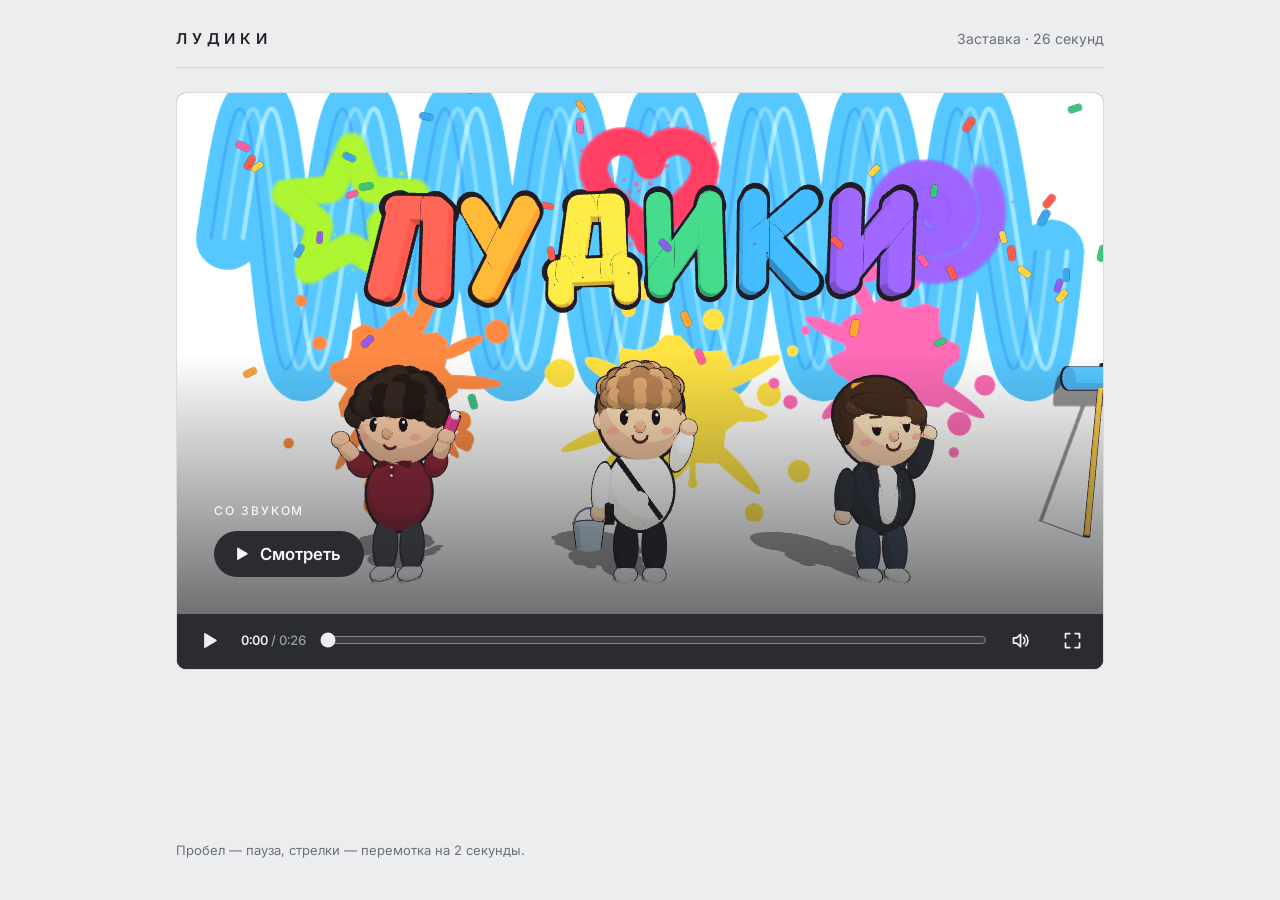
==== index.html @ fb8e396e "Добавить сайт ЛУДИКИ Co-Authored-By: Claude Sonnet 5.5 <noreply@anthropic.com> Claude-Session: https" ====
<!doctype html>
<html lang="ru">
<head>
<meta charset="utf-8">
<meta name="viewport" content="width=device-width,initial-scale=1,viewport-fit=cover">
<meta name="description" content="ЛУДИКИ — анимированная заставка со звуком, 26 секунд.">
<meta name="theme-color" content="#ECEDEF" media="(prefers-color-scheme: light)">
<meta name="theme-color" content="#151618" media="(prefers-color-scheme: dark)">
<meta property="og:title" content="ЛУДИКИ">
<meta property="og:description" content="Анимированная заставка со звуком, 26 секунд.">
<link rel="icon" href="data:image/svg+xml,%3Csvg xmlns='http://www.w3.org/2000/svg' viewBox='0 0 64 64'%3E%3Crect width='64' height='64' rx='14' fill='%232A2C30'/%3E%3Cpath d='M24 18v28l22-14z' fill='%23F6F6F7'/%3E%3C/svg%3E">
<title>ЛУДИКИ — заставка</title>
<link rel="preconnect" href="https://fonts.googleapis.com">
<link rel="preconnect" href="https://fonts.gstatic.com" crossorigin>
<link rel="stylesheet" href="https://fonts.googleapis.com/css2?family=Inter:wght@400;500;600&display=swap" media="print" onload="this.media='all'">
<noscript><link rel="stylesheet" href="https://fonts.googleapis.com/css2?family=Inter:wght@400;500;600&display=swap"></noscript>
<style>
html{color-scheme:light}
body{margin:0}
/* Minimal grey page: small wordmark, one 16:9 player, one line of footer */
:root{
  --bg:#ECEDEF; --surface:#F6F6F7; --fg:#1F2124; --muted:#6B6F76; --line:#D8DADE;
  --chrome:#2A2C30; --chrome-fg:#EDEEF0; --chrome-muted:#9A9EA6; --chrome-hover:#3A3D42;
  --btn:#2A2C30; --btn-fg:#F6F6F7; --scrim:rgba(24,25,28,.62); --stage-bg:#FFFFFF;
  --font:"Inter","Segoe UI",system-ui,-apple-system,"Helvetica Neue",Arial,sans-serif;
}
@media (prefers-color-scheme: dark){
  :root:not([data-theme="light"]){ --bg:#151618; --surface:#1D1E21; --fg:#E9EAEC; --muted:#8E929A; --line:#2B2D31; --chrome:#202225; --chrome-hover:#2E3034; --btn:#E9EAEC; --btn-fg:#1A1B1E; color-scheme:dark; }
}
:root[data-theme="dark"]{ --bg:#151618; --surface:#1D1E21; --fg:#E9EAEC; --muted:#8E929A; --line:#2B2D31; --chrome:#202225; --chrome-hover:#2E3034; --btn:#E9EAEC; --btn-fg:#1A1B1E; color-scheme:dark; }
*{box-sizing:border-box}
[hidden]{display:none!important}
body{background:var(--bg);color:var(--fg);font-family:var(--font);font-size:16px;line-height:1.5}
.page{max-width:960px;margin:0 auto;padding-left:max(16px,env(safe-area-inset-left,0px));padding-right:max(16px,env(safe-area-inset-right,0px));padding-block:28px 40px;display:flex;flex-direction:column;gap:24px;min-height:100vh}
.top{display:flex;align-items:baseline;justify-content:space-between;gap:8px 24px;flex-wrap:wrap;padding-bottom:16px;border-bottom:1px solid var(--line)}
.brand{margin:0;font-weight:600;font-size:15px;letter-spacing:.32em;text-transform:uppercase}
.sub{margin:0;font-size:14px;color:var(--muted)}
.player{border-radius:10px;overflow:hidden;background:var(--chrome);border:1px solid var(--line)}
.stage{position:relative;width:100%;max-width:100%;aspect-ratio:16/9;overflow:hidden;background:var(--stage-bg);container-type:inline-size;cursor:pointer;user-select:none;-webkit-user-select:none}
.stage canvas{position:absolute;inset:0;width:100%;height:100%;display:block}
.player:fullscreen{display:flex;flex-direction:column;justify-content:center;border-radius:0;border:0;background:#000}
.player:fullscreen .stage{width:min(100vw,calc((100vh - 60px) * 16 / 9));margin-inline:auto}
.poster{position:absolute;inset:0;display:flex;flex-direction:column;justify-content:flex-end;align-items:flex-start;gap:1.2cqw;padding:4cqw;background:linear-gradient(180deg,rgba(24,25,28,0) 50%,var(--scrim) 100%);color:#fff;cursor:default}
.poster p{margin:0}
.poster .ep{font-weight:500;letter-spacing:.16em;text-transform:uppercase;font-size:clamp(10px,1.3cqw,14px);opacity:.9}
.bigplay{display:inline-flex;align-items:center;gap:.6em;border:0;border-radius:999px;background:var(--btn);color:var(--btn-fg);font:600 clamp(14px,1.8cqw,19px)/1 var(--font);padding:.85em 1.4em .85em 1.1em;cursor:pointer}
.bigplay svg{width:1.05em;height:1.05em;fill:currentColor}
.bigplay:hover{opacity:.9}
.bigplay:focus-visible{outline:2px solid #fff;outline-offset:3px}
.fail{position:absolute;inset:0;display:grid;place-content:center;padding:24px;text-align:center;background:var(--chrome);color:var(--chrome-fg);font-weight:500}
.controls{display:flex;align-items:center;gap:10px 14px;padding:8px 12px 10px;color:var(--chrome-fg);background:var(--chrome)}
.ctl{flex:none;display:grid;place-items:center;width:38px;height:38px;border:0;border-radius:8px;background:transparent;color:var(--chrome-fg);cursor:pointer}
.ctl svg{width:21px;height:21px;fill:currentColor}
.ctl:hover{background:var(--chrome-hover)}
.ctl:focus-visible{outline:2px solid var(--chrome-fg);outline-offset:1px}
.time{flex:none;font-variant-numeric:tabular-nums;font-weight:500;font-size:13px;color:var(--chrome-muted);min-width:7.6ch}
.time b{color:var(--chrome-fg);font-weight:600}
.scrub{position:relative;flex:1;min-width:0;height:38px;display:flex;align-items:center}
.scrub input{width:100%;margin:0;accent-color:var(--chrome-fg);cursor:pointer}
.ticks{display:none}
.foot{margin:auto 0 0;font-size:13px;color:var(--muted)}
@media (hover:none){ .foot{display:none} }
@media (max-width:520px){ .controls{flex-wrap:wrap;padding:6px 8px 8px} .scrub{order:-1;flex-basis:100%} .time{margin-right:auto} .player{border-radius:8px} }
</style>
</head>
<body>


<div class="page">
  <header class="top">
    <h1 class="brand">Лудики</h1>
    <p class="sub">Заставка · 26 секунд</p>
  </header>

  <section class="player" id="player" aria-label="Заставка Лудики">
    <div class="stage" id="stage">
      <canvas id="scene" aria-label="Анимированная заставка ЛУДИКИ"></canvas>
      <div class="poster" id="poster">
        <p class="ep" id="posterEp">Со звуком</p>
        <button class="bigplay" id="start" type="button"><svg viewBox="0 0 24 24" aria-hidden="true"><path d="M7 4.5v15a1 1 0 0 0 1.5.86l12.4-7.5a1 1 0 0 0 0-1.72L8.5 3.64A1 1 0 0 0 7 4.5z"/></svg><span id="startLabel">Смотреть</span></button>
      </div>
    </div>
    <div class="controls">
      <button class="ctl" id="play" type="button" aria-label="Смотреть"><svg viewBox="0 0 24 24" aria-hidden="true"><path id="playIcon" d="M7 4.5v15a1 1 0 0 0 1.5.86l12.4-7.5a1 1 0 0 0 0-1.72L8.5 3.64A1 1 0 0 0 7 4.5z"/></svg></button>
      <div class="time" id="time"><b>0:00</b> / 0:26</div>
      <div class="scrub"><div class="ticks" id="ticks"></div><input id="scrub" type="range" min="0" max="260" step="1" value="0" aria-label="Перемотка"></div>
      <button class="ctl" id="sound" type="button" aria-label="Выключить звук" aria-pressed="false"><svg viewBox="0 0 24 24" aria-hidden="true"><path id="soundIcon" d="M4 9h3.5L12 5v14l-4.5-4H4zM15.5 8.5a5 5 0 0 1 0 7M18 6a8.5 8.5 0 0 1 0 12" style="fill:none;stroke:currentColor;stroke-width:2;stroke-linecap:round;stroke-linejoin:round"/></svg></button>
      <button class="ctl" id="fs" type="button" aria-label="Во весь экран"><svg viewBox="0 0 24 24" aria-hidden="true"><path d="M4 9V4h5M20 9V4h-5M4 15v5h5M20 15v5h-5" style="fill:none;stroke:currentColor;stroke-width:2;stroke-linecap:round;stroke-linejoin:round"/></svg></button>
    </div>
  </section>

  <p class="foot">Пробел — пауза, стрелки — перемотка на 2 секунды.</p>
</div>
<script>
window.__report=function(msg){ try{ var h=document.getElementById('stage')||document.body; if(h.querySelector('.fail[data-r]')) return; var d=document.createElement('div'); d.className='fail'; d.setAttribute('data-r','1'); d.textContent='Ошибка: '+msg; h.appendChild(d); }catch(e){} };
window.addEventListener('error',function(e){ window.__report((e.message||'неизвестная')+(e.lineno?' (строка '+e.lineno+')':'')); });
window.addEventListener('unhandledrejection',function(e){ window.__report(String(e.reason&&e.reason.message||e.reason)); });
</script>
<script>/* three.js r128 (MIT), встроен, чтобы не зависеть от CDN */
/**
 * @license
 * Copyright 2010-2021 Three.js Authors
 * SPDX-License-Identifier: MIT
 */
!function(t,e){"object"==typeof exports&&"undefined"!=typeof module?e(exports):"function"==typeof define&&define.amd?define(["exports"],e):e((t="undefined"!=typeof globalThis?globalThis:t||self).THREE={})}(this,(function(t){"use strict";const e="128",n=100,i=300,r=301,s=302,a=303,o=304,l=306,c=307,h=1e3,u=1001,d=1002,p=1003,m=1004,f=1005,g=1006,v=1007,y=1008,x=1009,_=1012,w=1014,b=1015,M=1016,S=1020,T=1022,E=1023,A=1026,L=1027,R=33776,C=33777,P=33778,D=33779,I=35840,N=35841,B=35842,z=35843,F=37492,O=37496,H=2300,G=2301,U=2302,k=2400,V=2401,W=2402,j=2500,q=2501,X=3e3,Y=3001,Z=3007,J=3002,Q=3004,K=3005,$=3006,tt=7680,et=35044,nt=35048,it="300 es";class rt{addEventListener(t,e){void 0===this._listeners&&(this._listeners={});const n=this._listeners;void 0===n[t]&&(n[t]=[]),-1===n[t].indexOf(e)&&n[t].push(e)}hasEventListener(t,e){if(void 0===this._listeners)return!1;const n=this._listeners;return void 0!==n[t]&&-1!==n[t].indexOf(e)}removeEventListener(t,e){if(void 0===this._listeners)return;const n=this._listeners[t];if(void 0!==n){const t=n.indexOf(e);-1!==t&&n.splice(t,1)}}dispatchEvent(t){if(void 0===this._listeners)return;const e=this._listeners[t.type];if(void 0!==e){t.target=this;const n=e.slice(0);for(let e=0,i=n.length;e<i;e++)n[e].call(this,t);t.target=null}}}const st=[];for(let t=0;t<256;t++)st[t]=(t<16?"0":"")+t.toString(16);let at=1234567;const ot=Math.PI/180,lt=180/Math.PI;function ct(){const t=4294967295*Math.random()|0,e=4294967295*Math.random()|0,n=4294967295*Math.random()|0,i=4294967295*Math.random()|0;return(st[255&t]+st[t>>8&255]+st[t>>16&255]+st[t>>24&255]+"-"+st[255&e]+st[e>>8&255]+"-"+st[e>>16&15|64]+st[e>>24&255]+"-"+st[63&n|128]+st[n>>8&255]+"-"+st[n>>16&255]+st[n>>24&255]+st[255&i]+st[i>>8&255]+st[i>>16&255]+st[i>>24&255]).toUpperCase()}function ht(t,e,n){return Math.max(e,Math.min(n,t))}function ut(t,e){return(t%e+e)%e}function dt(t,e,n){return(1-n)*t+n*e}function pt(t){return 0==(t&t-1)&&0!==t}function mt(t){return Math.pow(2,Math.ceil(Math.log(t)/Math.LN2))}function ft(t){return Math.pow(2,Math.floor(Math.log(t)/Math.LN2))}var gt=Object.freeze({__proto__:null,DEG2RAD:ot,RAD2DEG:lt,generateUUID:ct,clamp:ht,euclideanModulo:ut,mapLinear:function(t,e,n,i,r){return i+(t-e)*(r-i)/(n-e)},inverseLerp:function(t,e,n){return t!==e?(n-t)/(e-t):0},lerp:dt,damp:function(t,e,n,i){return dt(t,e,1-Math.exp(-n*i))},pingpong:function(t,e=1){return e-Math.abs(ut(t,2*e)-e)},smoothstep:function(t,e,n){return t<=e?0:t>=n?1:(t=(t-e)/(n-e))*t*(3-2*t)},smootherstep:function(t,e,n){return t<=e?0:t>=n?1:(t=(t-e)/(n-e))*t*t*(t*(6*t-15)+10)},randInt:function(t,e){return t+Math.floor(Math.random()*(e-t+1))},randFloat:function(t,e){return t+Math.random()*(e-t)},randFloatSpread:function(t){return t*(.5-Math.random())},seededRandom:function(t){return void 0!==t&&(at=t%2147483647),at=16807*at%2147483647,(at-1)/2147483646},degToRad:function(t){return t*ot},radToDeg:function(t){return t*lt},isPowerOfTwo:pt,ceilPowerOfTwo:mt,floorPowerOfTwo:ft,setQuaternionFromProperEuler:function(t,e,n,i,r){const s=Math.cos,a=Math.sin,o=s(n/2),l=a(n/2),c=s((e+i)/2),h=a((e+i)/2),u=s((e-i)/2),d=a((e-i)/2),p=s((i-e)/2),m=a((i-e)/2);switch(r){case"XYX":t.set(o*h,l*u,l*d,o*c);break;case"YZY":t.set(l*d,o*h,l*u,o*c);break;case"ZXZ":t.set(l*u,l*d,o*h,o*c);break;case"XZX":t.set(o*h,l*m,l*p,o*c);break;case"YXY":t.set(l*p,o*h,l*m,o*c);break;case"ZYZ":t.set(l*m,l*p,o*h,o*c);break;default:console.warn("THREE.MathUtils: .setQuaternionFromProperEuler() encountered an unknown order: "+r)}}});class vt{constructor(t=0,e=0){this.x=t,this.y=e}get width(){return this.x}set width(t){this.x=t}get height(){return this.y}set height(t){this.y=t}set(t,e){return this.x=t,this.y=e,this}setScalar(t){return this.x=t,this.y=t,this}setX(t){return this.x=t,this}setY(t){return this.y=t,this}setComponent(t,e){switch(t){case 0:this.x=e;break;case 1:this.y=e;break;default:throw new Error("index is out of range: "+t)}return this}getComponent(t){switch(t){case 0:return this.x;case 1:return this.y;default:throw new Error("index is out of range: "+t)}}clone(){return new this.constructor(this.x,this.y)}copy(t){return this.x=t.x,this.y=t.y,this}add(t,e){return void 0!==e?(console.warn("THREE.Vector2: .add() now only accepts one argument. Use .addVectors( a, b ) instead."),this.addVectors(t,e)):(this.x+=t.x,this.y+=t.y,this)}addScalar(t){return this.x+=t,this.y+=t,this}addVectors(t,e){return this.x=t.x+e.x,this.y=t.y+e.y,this}addScaledVector(t,e){return this.x+=t.x*e,this.y+=t.y*e,this}sub(t,e){return void 0!==e?(console.warn("THREE.Vector2: .sub() now only accepts one argument. Use .subVectors( a, b ) instead."),this.subVectors(t,e)):(this.x-=t.x,this.y-=t.y,this)}subScalar(t){return this.x-=t,this.y-=t,this}subVectors(t,e){return this.x=t.x-e.x,this.y=t.y-e.y,this}multiply(t){return this.x*=t.x,this.y*=t.y,this}multiplyScalar(t){return this.x*=t,this.y*=t,this}divide(t){return this.x/=t.x,this.y/=t.y,this}divideScalar(t){return this.multiplyScalar(1/t)}applyMatrix3(t){const e=this.x,n=this.y,i=t.elements;return this.x=i[0]*e+i[3]*n+i[6],this.y=i[1]*e+i[4]*n+i[7],this}min(t){return this.x=Math.min(this.x,t.x),this.y=Math.min(this.y,t.y),this}max(t){return this.x=Math.max(this.x,t.x),this.y=Math.max(this.y,t.y),this}clamp(t,e){return this.x=Math.max(t.x,Math.min(e.x,this.x)),this.y=Math.max(t.y,Math.min(e.y,this.y)),this}clampScalar(t,e){return this.x=Math.max(t,Math.min(e,this.x)),this.y=Math.max(t,Math.min(e,this.y)),this}clampLength(t,e){const n=this.length();return this.divideScalar(n||1).multiplyScalar(Math.max(t,Math.min(e,n)))}floor(){return this.x=Math.floor(this.x),this.y=Math.floor(this.y),this}ceil(){return this.x=Math.ceil(this.x),this.y=Math.ceil(this.y),this}round(){return this.x=Math.round(this.x),this.y=Math.round(this.y),this}roundToZero(){return this.x=this.x<0?Math.ceil(this.x):Math.floor(this.x),this.y=this.y<0?Math.ceil(this.y):Math.floor(this.y),this}negate(){return this.x=-this.x,this.y=-this.y,this}dot(t){return this.x*t.x+this.y*t.y}cross(t){return this.x*t.y-this.y*t.x}lengthSq(){return this.x*this.x+this.y*this.y}length(){return Math.sqrt(this.x*this.x+this.y*this.y)}manhattanLength(){return Math.abs(this.x)+Math.abs(this.y)}normalize(){return this.divideScalar(this.length()||1)}angle(){return Math.atan2(-this.y,-this.x)+Math.PI}distanceTo(t){return Math.sqrt(this.distanceToSquared(t))}distanceToSquared(t){const e=this.x-t.x,n=this.y-t.y;return e*e+n*n}manhattanDistanceTo(t){return Math.abs(this.x-t.x)+Math.abs(this.y-t.y)}setLength(t){return this.normalize().multiplyScalar(t)}lerp(t,e){return this.x+=(t.x-this.x)*e,this.y+=(t.y-this.y)*e,this}lerpVectors(t,e,n){return this.x=t.x+(e.x-t.x)*n,this.y=t.y+(e.y-t.y)*n,this}equals(t){return t.x===this.x&&t.y===this.y}fromArray(t,e=0){return this.x=t[e],this.y=t[e+1],this}toArray(t=[],e=0){return t[e]=this.x,t[e+1]=this.y,t}fromBufferAttribute(t,e,n){return void 0!==n&&console.warn("THREE.Vector2: offset has been removed from .fromBufferAttribute()."),this.x=t.getX(e),this.y=t.getY(e),this}rotateAround(t,e){const n=Math.cos(e),i=Math.sin(e),r=this.x-t.x,s=this.y-t.y;return this.x=r*n-s*i+t.x,this.y=r*i+s*n+t.y,this}random(){return this.x=Math.random(),this.y=Math.random(),this}}vt.prototype.isVector2=!0;class yt{constructor(){this.elements=[1,0,0,0,1,0,0,0,1],arguments.length>0&&console.error("THREE.Matrix3: the constructor no longer reads arguments. use .set() instead.")}set(t,e,n,i,r,s,a,o,l){const c=this.elements;return c[0]=t,c[1]=i,c[2]=a,c[3]=e,c[4]=r,c[5]=o,c[6]=n,c[7]=s,c[8]=l,this}identity(){return this.set(1,0,0,0,1,0,0,0,1),this}copy(t){const e=this.elements,n=t.elements;return e[0]=n[0],e[1]=n[1],e[2]=n[2],e[3]=n[3],e[4]=n[4],e[5]=n[5],e[6]=n[6],e[7]=n[7],e[8]=n[8],this}extractBasis(t,e,n){return t.setFromMatrix3Column(this,0),e.setFromMatrix3Column(this,1),n.setFromMatrix3Column(this,2),this}setFromMatrix4(t){const e=t.elements;return this.set(e[0],e[4],e[8],e[1],e[5],e[9],e[2],e[6],e[10]),this}multiply(t){return this.multiplyMatrices(this,t)}premultiply(t){return this.multiplyMatrices(t,this)}multiplyMatrices(t,e){const n=t.elements,i=e.elements,r=this.elements,s=n[0],a=n[3],o=n[6],l=n[1],c=n[4],h=n[7],u=n[2],d=n[5],p=n[8],m=i[0],f=i[3],g=i[6],v=i[1],y=i[4],x=i[7],_=i[2],w=i[5],b=i[8];return r[0]=s*m+a*v+o*_,r[3]=s*f+a*y+o*w,r[6]=s*g+a*x+o*b,r[1]=l*m+c*v+h*_,r[4]=l*f+c*y+h*w,r[7]=l*g+c*x+h*b,r[2]=u*m+d*v+p*_,r[5]=u*f+d*y+p*w,r[8]=u*g+d*x+p*b,this}multiplyScalar(t){const e=this.elements;return e[0]*=t,e[3]*=t,e[6]*=t,e[1]*=t,e[4]*=t,e[7]*=t,e[2]*=t,e[5]*=t,e[8]*=t,this}determinant(){const t=this.elements,e=t[0],n=t[1],i=t[2],r=t[3],s=t[4],a=t[5],o=t[6],l=t[7],c=t[8];return e*s*c-e*a*l-n*r*c+n*a*o+i*r*l-i*s*o}invert(){const t=this.elements,e=t[0],n=t[1],i=t[2],r=t[3],s=t[4],a=t[5],o=t[6],l=t[7],c=t[8],h=c*s-a*l,u=a*o-c*r,d=l*r-s*o,p=e*h+n*u+i*d;if(0===p)return this.set(0,0,0,0,0,0,0,0,0);const m=1/p;return t[0]=h*m,t[1]=(i*l-c*n)*m,t[2]=(a*n-i*s)*m,t[3]=u*m,t[4]=(c*e-i*o)*m,t[5]=(i*r-a*e)*m,t[6]=d*m,t[7]=(n*o-l*e)*m,t[8]=(s*e-n*r)*m,this}transpose(){let t;const e=this.elements;return t=e[1],e[1]=e[3],e[3]=t,t=e[2],e[2]=e[6],e[6]=t,t=e[5],e[5]=e[7],e[7]=t,this}getNormalMatrix(t){return this.setFromMatrix4(t).invert().transpose()}transposeIntoArray(t){const e=this.elements;return t[0]=e[0],t[1]=e[3],t[2]=e[6],t[3]=e[1],t[4]=e[4],t[5]=e[7],t[6]=e[2],t[7]=e[5],t[8]=e[8],this}setUvTransform(t,e,n,i,r,s,a){const o=Math.cos(r),l=Math.sin(r);return this.set(n*o,n*l,-n*(o*s+l*a)+s+t,-i*l,i*o,-i*(-l*s+o*a)+a+e,0,0,1),this}scale(t,e){const n=this.elements;return n[0]*=t,n[3]*=t,n[6]*=t,n[1]*=e,n[4]*=e,n[7]*=e,this}rotate(t){const e=Math.cos(t),n=Math.sin(t),i=this.elements,r=i[0],s=i[3],a=i[6],o=i[1],l=i[4],c=i[7];return i[0]=e*r+n*o,i[3]=e*s+n*l,i[6]=e*a+n*c,i[1]=-n*r+e*o,i[4]=-n*s+e*l,i[7]=-n*a+e*c,this}translate(t,e){const n=this.elements;return n[0]+=t*n[2],n[3]+=t*n[5],n[6]+=t*n[8],n[1]+=e*n[2],n[4]+=e*n[5],n[7]+=e*n[8],this}equals(t){const e=this.elements,n=t.elements;for(let t=0;t<9;t++)if(e[t]!==n[t])return!1;return!0}fromArray(t,e=0){for(let n=0;n<9;n++)this.elements[n]=t[n+e];return this}toArray(t=[],e=0){const n=this.elements;return t[e]=n[0],t[e+1]=n[1],t[e+2]=n[2],t[e+3]=n[3],t[e+4]=n[4],t[e+5]=n[5],t[e+6]=n[6],t[e+7]=n[7],t[e+8]=n[8],t}clone(){return(new this.constructor).fromArray(this.elements)}}let xt;yt.prototype.isMatrix3=!0;class _t{static getDataURL(t){if(/^data:/i.test(t.src))return t.src;if("undefined"==typeof HTMLCanvasElement)return t.src;let e;if(t instanceof HTMLCanvasElement)e=t;else{void 0===xt&&(xt=document.createElementNS("http://www.w3.org/1999/xhtml","canvas")),xt.width=t.width,xt.height=t.height;const n=xt.getContext("2d");t instanceof ImageData?n.putImageData(t,0,0):n.drawImage(t,0,0,t.width,t.height),e=xt}return e.width>2048||e.height>2048?(console.warn("THREE.ImageUtils.getDataURL: Image converted to jpg for performance reasons",t),e.toDataURL("image/jpeg",.6)):e.toDataURL("image/png")}}let wt=0;class bt extends rt{constructor(t=bt.DEFAULT_IMAGE,e=bt.DEFAULT_MAPPING,n=1001,i=1001,r=1006,s=1008,a=1023,o=1009,l=1,c=3e3){super(),Object.defineProperty(this,"id",{value:wt++}),this.uuid=ct(),this.name="",this.image=t,this.mipmaps=[],this.mapping=e,this.wrapS=n,this.wrapT=i,this.magFilter=r,this.minFilter=s,this.anisotropy=l,this.format=a,this.internalFormat=null,this.type=o,this.offset=new vt(0,0),this.repeat=new vt(1,1),this.center=new vt(0,0),this.rotation=0,this.matrixAutoUpdate=!0,this.matrix=new yt,this.generateMipmaps=!0,this.premultiplyAlpha=!1,this.flipY=!0,this.unpackAlignment=4,this.encoding=c,this.version=0,this.onUpdate=null}updateMatrix(){this.matrix.setUvTransform(this.offset.x,this.offset.y,this.repeat.x,this.repeat.y,this.rotation,this.center.x,this.center.y)}clone(){return(new this.constructor).copy(this)}copy(t){return this.name=t.name,this.image=t.image,this.mipmaps=t.mipmaps.slice(0),this.mapping=t.mapping,this.wrapS=t.wrapS,this.wrapT=t.wrapT,this.magFilter=t.magFilter,this.minFilter=t.minFilter,this.anisotropy=t.anisotropy,this.format=t.format,this.internalFormat=t.internalFormat,this.type=t.type,this.offset.copy(t.offset),this.repeat.copy(t.repeat),this.center.copy(t.center),this.rotation=t.rotation,this.matrixAutoUpdate=t.matrixAutoUpdate,this.matrix.copy(t.matrix),this.generateMipmaps=t.generateMipmaps,this.premultiplyAlpha=t.premultiplyAlpha,this.flipY=t.flipY,this.unpackAlignment=t.unpackAlignment,this.encoding=t.encoding,this}toJSON(t){const e=void 0===t||"string"==typeof t;if(!e&&void 0!==t.textures[this.uuid])return t.textures[this.uuid];const n={metadata:{version:4.5,type:"Texture",generator:"Texture.toJSON"},uuid:this.uuid,name:this.name,mapping:this.mapping,repeat:[this.repeat.x,this.repeat.y],offset:[this.offset.x,this.offset.y],center:[this.center.x,this.center.y],rotation:this.rotation,wrap:[this.wrapS,this.wrapT],format:this.format,type:this.type,encoding:this.encoding,minFilter:this.minFilter,magFilter:this.magFilter,anisotropy:this.anisotropy,flipY:this.flipY,premultiplyAlpha:this.premultiplyAlpha,unpackAlignment:this.unpackAlignment};if(void 0!==this.image){const i=this.image;if(void 0===i.uuid&&(i.uuid=ct()),!e&&void 0===t.images[i.uuid]){let e;if(Array.isArray(i)){e=[];for(let t=0,n=i.length;t<n;t++)i[t].isDataTexture?e.push(Mt(i[t].image)):e.push(Mt(i[t]))}else e=Mt(i);t.images[i.uuid]={uuid:i.uuid,url:e}}n.image=i.uuid}return e||(t.textures[this.uuid]=n),n}dispose(){this.dispatchEvent({type:"dispose"})}transformUv(t){if(this.mapping!==i)return t;if(t.applyMatrix3(this.matrix),t.x<0||t.x>1)switch(this.wrapS){case h:t.x=t.x-Math.floor(t.x);break;case u:t.x=t.x<0?0:1;break;case d:1===Math.abs(Math.floor(t.x)%2)?t.x=Math.ceil(t.x)-t.x:t.x=t.x-Math.floor(t.x)}if(t.y<0||t.y>1)switch(this.wrapT){case h:t.y=t.y-Math.floor(t.y);break;case u:t.y=t.y<0?0:1;break;case d:1===Math.abs(Math.floor(t.y)%2)?t.y=Math.ceil(t.y)-t.y:t.y=t.y-Math.floor(t.y)}return this.flipY&&(t.y=1-t.y),t}set needsUpdate(t){!0===t&&this.version++}}function Mt(t){return"undefined"!=typeof HTMLImageElement&&t instanceof HTMLImageElement||"undefined"!=typeof HTMLCanvasElement&&t instanceof HTMLCanvasElement||"undefined"!=typeof ImageBitmap&&t instanceof ImageBitmap?_t.getDataURL(t):t.data?{data:Array.prototype.slice.call(t.data),width:t.width,height:t.height,type:t.data.constructor.name}:(console.warn("THREE.Texture: Unable to serialize Texture."),{})}bt.DEFAULT_IMAGE=void 0,bt.DEFAULT_MAPPING=i,bt.prototype.isTexture=!0;class St{constructor(t=0,e=0,n=0,i=1){this.x=t,this.y=e,this.z=n,this.w=i}get width(){return this.z}set width(t){this.z=t}get height(){return this.w}set height(t){this.w=t}set(t,e,n,i){return this.x=t,this.y=e,this.z=n,this.w=i,this}setScalar(t){return this.x=t,this.y=t,this.z=t,this.w=t,this}setX(t){return this.x=t,this}setY(t){return this.y=t,this}setZ(t){return this.z=t,this}setW(t){return this.w=t,this}setComponent(t,e){switch(t){case 0:this.x=e;break;case 1:this.y=e;break;case 2:this.z=e;break;case 3:this.w=e;break;default:throw new Error("index is out of range: "+t)}return this}getComponent(t){switch(t){case 0:return this.x;case 1:return this.y;case 2:return this.z;case 3:return this.w;default:throw new Error("index is out of range: "+t)}}clone(){return new this.constructor(this.x,this.y,this.z,this.w)}copy(t){return this.x=t.x,this.y=t.y,this.z=t.z,this.w=void 0!==t.w?t.w:1,this}add(t,e){return void 0!==e?(console.warn("THREE.Vector4: .add() now only accepts one argument. Use .addVectors( a, b ) instead."),this.addVectors(t,e)):(this.x+=t.x,this.y+=t.y,this.z+=t.z,this.w+=t.w,this)}addScalar(t){return this.x+=t,this.y+=t,this.z+=t,this.w+=t,this}addVectors(t,e){return this.x=t.x+e.x,this.y=t.y+e.y,this.z=t.z+e.z,this.w=t.w+e.w,this}addScaledVector(t,e){return this.x+=t.x*e,this.y+=t.y*e,this.z+=t.z*e,this.w+=t.w*e,this}sub(t,e){return void 0!==e?(console.warn("THREE.Vector4: .sub() now only accepts one argument. Use .subVectors( a, b ) instead."),this.subVectors(t,e)):(this.x-=t.x,this.y-=t.y,this.z-=t.z,this.w-=t.w,this)}subScalar(t){return this.x-=t,this.y-=t,this.z-=t,this.w-=t,this}subVectors(t,e){return this.x=t.x-e.x,this.y=t.y-e.y,this.z=t.z-e.z,this.w=t.w-e.w,this}multiply(t){return this.x*=t.x,this.y*=t.y,this.z*=t.z,this.w*=t.w,this}multiplyScalar(t){return this.x*=t,this.y*=t,this.z*=t,this.w*=t,this}applyMatrix4(t){const e=this.x,n=this.y,i=this.z,r=this.w,s=t.elements;return this.x=s[0]*e+s[4]*n+s[8]*i+s[12]*r,this.y=s[1]*e+s[5]*n+s[9]*i+s[13]*r,this.z=s[2]*e+s[6]*n+s[10]*i+s[14]*r,this.w=s[3]*e+s[7]*n+s[11]*i+s[15]*r,this}divideScalar(t){return this.multiplyScalar(1/t)}setAxisAngleFromQuaternion(t){this.w=2*Math.acos(t.w);const e=Math.sqrt(1-t.w*t.w);return e<1e-4?(this.x=1,this.y=0,this.z=0):(this.x=t.x/e,this.y=t.y/e,this.z=t.z/e),this}setAxisAngleFromRotationMatrix(t){let e,n,i,r;const s=.01,a=.1,o=t.elements,l=o[0],c=o[4],h=o[8],u=o[1],d=o[5],p=o[9],m=o[2],f=o[6],g=o[10];if(Math.abs(c-u)<s&&Math.abs(h-m)<s&&Math.abs(p-f)<s){if(Math.abs(c+u)<a&&Math.abs(h+m)<a&&Math.abs(p+f)<a&&Math.abs(l+d+g-3)<a)return this.set(1,0,0,0),this;e=Math.PI;const t=(l+1)/2,o=(d+1)/2,v=(g+1)/2,y=(c+u)/4,x=(h+m)/4,_=(p+f)/4;return t>o&&t>v?t<s?(n=0,i=.707106781,r=.707106781):(n=Math.sqrt(t),i=y/n,r=x/n):o>v?o<s?(n=.707106781,i=0,r=.707106781):(i=Math.sqrt(o),n=y/i,r=_/i):v<s?(n=.707106781,i=.707106781,r=0):(r=Math.sqrt(v),n=x/r,i=_/r),this.set(n,i,r,e),this}let v=Math.sqrt((f-p)*(f-p)+(h-m)*(h-m)+(u-c)*(u-c));return Math.abs(v)<.001&&(v=1),this.x=(f-p)/v,this.y=(h-m)/v,this.z=(u-c)/v,this.w=Math.acos((l+d+g-1)/2),this}min(t){return this.x=Math.min(this.x,t.x),this.y=Math.min(this.y,t.y),this.z=Math.min(this.z,t.z),this.w=Math.min(this.w,t.w),this}max(t){return this.x=Math.max(this.x,t.x),this.y=Math.max(this.y,t.y),this.z=Math.max(this.z,t.z),this.w=Math.max(this.w,t.w),this}clamp(t,e){return this.x=Math.max(t.x,Math.min(e.x,this.x)),this.y=Math.max(t.y,Math.min(e.y,this.y)),this.z=Math.max(t.z,Math.min(e.z,this.z)),this.w=Math.max(t.w,Math.min(e.w,this.w)),this}clampScalar(t,e){return this.x=Math.max(t,Math.min(e,this.x)),this.y=Math.max(t,Math.min(e,this.y)),this.z=Math.max(t,Math.min(e,this.z)),this.w=Math.max(t,Math.min(e,this.w)),this}clampLength(t,e){const n=this.length();return this.divideScalar(n||1).multiplyScalar(Math.max(t,Math.min(e,n)))}floor(){return this.x=Math.floor(this.x),this.y=Math.floor(this.y),this.z=Math.floor(this.z),this.w=Math.floor(this.w),this}ceil(){return this.x=Math.ceil(this.x),this.y=Math.ceil(this.y),this.z=Math.ceil(this.z),this.w=Math.ceil(this.w),this}round(){return this.x=Math.round(this.x),this.y=Math.round(this.y),this.z=Math.round(this.z),this.w=Math.round(this.w),this}roundToZero(){return this.x=this.x<0?Math.ceil(this.x):Math.floor(this.x),this.y=this.y<0?Math.ceil(this.y):Math.floor(this.y),this.z=this.z<0?Math.ceil(this.z):Math.floor(this.z),this.w=this.w<0?Math.ceil(this.w):Math.floor(this.w),this}negate(){return this.x=-this.x,this.y=-this.y,this.z=-this.z,this.w=-this.w,this}dot(t){return this.x*t.x+this.y*t.y+this.z*t.z+this.w*t.w}lengthSq(){return this.x*this.x+this.y*this.y+this.z*this.z+this.w*this.w}length(){return Math.sqrt(this.x*this.x+this.y*this.y+this.z*this.z+this.w*this.w)}manhattanLength(){return Math.abs(this.x)+Math.abs(this.y)+Math.abs(this.z)+Math.abs(this.w)}normalize(){return this.divideScalar(this.length()||1)}setLength(t){return this.normalize().multiplyScalar(t)}lerp(t,e){return this.x+=(t.x-this.x)*e,this.y+=(t.y-this.y)*e,this.z+=(t.z-this.z)*e,this.w+=(t.w-this.w)*e,this}lerpVectors(t,e,n){return this.x=t.x+(e.x-t.x)*n,this.y=t.y+(e.y-t.y)*n,this.z=t.z+(e.z-t.z)*n,this.w=t.w+(e.w-t.w)*n,this}equals(t){return t.x===this.x&&t.y===this.y&&t.z===this.z&&t.w===this.w}fromArray(t,e=0){return this.x=t[e],this.y=t[e+1],this.z=t[e+2],this.w=t[e+3],this}toArray(t=[],e=0){return t[e]=this.x,t[e+1]=this.y,t[e+2]=this.z,t[e+3]=this.w,t}fromBufferAttribute(t,e,n){return void 0!==n&&console.warn("THREE.Vector4: offset has been removed from .fromBufferAttribute()."),this.x=t.getX(e),this.y=t.getY(e),this.z=t.getZ(e),this.w=t.getW(e),this}random(){return this.x=Math.random(),this.y=Math.random(),this.z=Math.random(),this.w=Math.random(),this}}St.prototype.isVector4=!0;class Tt extends rt{constructor(t,e,n){super(),this.width=t,this.height=e,this.depth=1,this.scissor=new St(0,0,t,e),this.scissorTest=!1,this.viewport=new St(0,0,t,e),n=n||{},this.texture=new bt(void 0,n.mapping,n.wrapS,n.wrapT,n.magFilter,n.minFilter,n.format,n.type,n.anisotropy,n.encoding),this.texture.image={},this.texture.image.width=t,this.texture.image.height=e,this.texture.image.depth=1,this.texture.generateMipmaps=void 0!==n.generateMipmaps&&n.generateMipmaps,this.texture.minFilter=void 0!==n.minFilter?n.minFilter:g,this.depthBuffer=void 0===n.depthBuffer||n.depthBuffer,this.stencilBuffer=void 0!==n.stencilBuffer&&n.stencilBuffer,this.depthTexture=void 0!==n.depthTexture?n.depthTexture:null}setTexture(t){t.image={width:this.width,height:this.height,depth:this.depth},this.texture=t}setSize(t,e,n=1){this.width===t&&this.height===e&&this.depth===n||(this.width=t,this.height=e,this.depth=n,this.texture.image.width=t,this.texture.image.height=e,this.texture.image.depth=n,this.dispose()),this.viewport.set(0,0,t,e),this.scissor.set(0,0,t,e)}clone(){return(new this.constructor).copy(this)}copy(t){return this.width=t.width,this.height=t.height,this.depth=t.depth,this.viewport.copy(t.viewport),this.texture=t.texture.clone(),this.depthBuffer=t.depthBuffer,this.stencilBuffer=t.stencilBuffer,this.depthTexture=t.depthTexture,this}dispose(){this.dispatchEvent({type:"dispose"})}}Tt.prototype.isWebGLRenderTarget=!0;class Et extends Tt{constructor(t,e,n){super(t,e,n),this.samples=4}copy(t){return super.copy.call(this,t),this.samples=t.samples,this}}Et.prototype.isWebGLMultisampleRenderTarget=!0;class At{constructor(t=0,e=0,n=0,i=1){this._x=t,this._y=e,this._z=n,this._w=i}static slerp(t,e,n,i){return console.warn("THREE.Quaternion: Static .slerp() has been deprecated. Use qm.slerpQuaternions( qa, qb, t ) instead."),n.slerpQuaternions(t,e,i)}static slerpFlat(t,e,n,i,r,s,a){let o=n[i+0],l=n[i+1],c=n[i+2],h=n[i+3];const u=r[s+0],d=r[s+1],p=r[s+2],m=r[s+3];if(0===a)return t[e+0]=o,t[e+1]=l,t[e+2]=c,void(t[e+3]=h);if(1===a)return t[e+0]=u,t[e+1]=d,t[e+2]=p,void(t[e+3]=m);if(h!==m||o!==u||l!==d||c!==p){let t=1-a;const e=o*u+l*d+c*p+h*m,n=e>=0?1:-1,i=1-e*e;if(i>Number.EPSILON){const r=Math.sqrt(i),s=Math.atan2(r,e*n);t=Math.sin(t*s)/r,a=Math.sin(a*s)/r}const r=a*n;if(o=o*t+u*r,l=l*t+d*r,c=c*t+p*r,h=h*t+m*r,t===1-a){const t=1/Math.sqrt(o*o+l*l+c*c+h*h);o*=t,l*=t,c*=t,h*=t}}t[e]=o,t[e+1]=l,t[e+2]=c,t[e+3]=h}static multiplyQuaternionsFlat(t,e,n,i,r,s){const a=n[i],o=n[i+1],l=n[i+2],c=n[i+3],h=r[s],u=r[s+1],d=r[s+2],p=r[s+3];return t[e]=a*p+c*h+o*d-l*u,t[e+1]=o*p+c*u+l*h-a*d,t[e+2]=l*p+c*d+a*u-o*h,t[e+3]=c*p-a*h-o*u-l*d,t}get x(){return this._x}set x(t){this._x=t,this._onChangeCallback()}get y(){return this._y}set y(t){this._y=t,this._onChangeCallback()}get z(){return this._z}set z(t){this._z=t,this._onChangeCallback()}get w(){return this._w}set w(t){this._w=t,this._onChangeCallback()}set(t,e,n,i){return this._x=t,this._y=e,this._z=n,this._w=i,this._onChangeCallback(),this}clone(){return new this.constructor(this._x,this._y,this._z,this._w)}copy(t){return this._x=t.x,this._y=t.y,this._z=t.z,this._w=t.w,this._onChangeCallback(),this}setFromEuler(t,e){if(!t||!t.isEuler)throw new Error("THREE.Quaternion: .setFromEuler() now expects an Euler rotation rather than a Vector3 and order.");const n=t._x,i=t._y,r=t._z,s=t._order,a=Math.cos,o=Math.sin,l=a(n/2),c=a(i/2),h=a(r/2),u=o(n/2),d=o(i/2),p=o(r/2);switch(s){case"XYZ":this._x=u*c*h+l*d*p,this._y=l*d*h-u*c*p,this._z=l*c*p+u*d*h,this._w=l*c*h-u*d*p;break;case"YXZ":this._x=u*c*h+l*d*p,this._y=l*d*h-u*c*p,this._z=l*c*p-u*d*h,this._w=l*c*h+u*d*p;break;case"ZXY":this._x=u*c*h-l*d*p,this._y=l*d*h+u*c*p,this._z=l*c*p+u*d*h,this._w=l*c*h-u*d*p;break;case"ZYX":this._x=u*c*h-l*d*p,this._y=l*d*h+u*c*p,this._z=l*c*p-u*d*h,this._w=l*c*h+u*d*p;break;case"YZX":this._x=u*c*h+l*d*p,this._y=l*d*h+u*c*p,this._z=l*c*p-u*d*h,this._w=l*c*h-u*d*p;break;case"XZY":this._x=u*c*h-l*d*p,this._y=l*d*h-u*c*p,this._z=l*c*p+u*d*h,this._w=l*c*h+u*d*p;break;default:console.warn("THREE.Quaternion: .setFromEuler() encountered an unknown order: "+s)}return!1!==e&&this._onChangeCallback(),this}setFromAxisAngle(t,e){const n=e/2,i=Math.sin(n);return this._x=t.x*i,this._y=t.y*i,this._z=t.z*i,this._w=Math.cos(n),this._onChangeCallback(),this}setFromRotationMatrix(t){const e=t.elements,n=e[0],i=e[4],r=e[8],s=e[1],a=e[5],o=e[9],l=e[2],c=e[6],h=e[10],u=n+a+h;if(u>0){const t=.5/Math.sqrt(u+1);this._w=.25/t,this._x=(c-o)*t,this._y=(r-l)*t,this._z=(s-i)*t}else if(n>a&&n>h){const t=2*Math.sqrt(1+n-a-h);this._w=(c-o)/t,this._x=.25*t,this._y=(i+s)/t,this._z=(r+l)/t}else if(a>h){const t=2*Math.sqrt(1+a-n-h);this._w=(r-l)/t,this._x=(i+s)/t,this._y=.25*t,this._z=(o+c)/t}else{const t=2*Math.sqrt(1+h-n-a);this._w=(s-i)/t,this._x=(r+l)/t,this._y=(o+c)/t,this._z=.25*t}return this._onChangeCallback(),this}setFromUnitVectors(t,e){let n=t.dot(e)+1;return n<Number.EPSILON?(n=0,Math.abs(t.x)>Math.abs(t.z)?(this._x=-t.y,this._y=t.x,this._z=0,this._w=n):(this._x=0,this._y=-t.z,this._z=t.y,this._w=n)):(this._x=t.y*e.z-t.z*e.y,this._y=t.z*e.x-t.x*e.z,this._z=t.x*e.y-t.y*e.x,this._w=n),this.normalize()}angleTo(t){return 2*Math.acos(Math.abs(ht(this.dot(t),-1,1)))}rotateTowards(t,e){const n=this.angleTo(t);if(0===n)return this;const i=Math.min(1,e/n);return this.slerp(t,i),this}identity(){return this.set(0,0,0,1)}invert(){return this.conjugate()}conjugate(){return this._x*=-1,this._y*=-1,this._z*=-1,this._onChangeCallback(),this}dot(t){return this._x*t._x+this._y*t._y+this._z*t._z+this._w*t._w}lengthSq(){return this._x*this._x+this._y*this._y+this._z*this._z+this._w*this._w}length(){return Math.sqrt(this._x*this._x+this._y*this._y+this._z*this._z+this._w*this._w)}normalize(){let t=this.length();return 0===t?(this._x=0,this._y=0,this._z=0,this._w=1):(t=1/t,this._x=this._x*t,this._y=this._y*t,this._z=this._z*t,this._w=this._w*t),this._onChangeCallback(),this}multiply(t,e){return void 0!==e?(console.warn("THREE.Quaternion: .multiply() now only accepts one argument. Use .multiplyQuaternions( a, b ) instead."),this.multiplyQuaternions(t,e)):this.multiplyQuaternions(this,t)}premultiply(t){return this.multiplyQuaternions(t,this)}multiplyQuaternions(t,e){const n=t._x,i=t._y,r=t._z,s=t._w,a=e._x,o=e._y,l=e._z,c=e._w;return this._x=n*c+s*a+i*l-r*o,this._y=i*c+s*o+r*a-n*l,this._z=r*c+s*l+n*o-i*a,this._w=s*c-n*a-i*o-r*l,this._onChangeCallback(),this}slerp(t,e){if(0===e)return this;if(1===e)return this.copy(t);const n=this._x,i=this._y,r=this._z,s=this._w;let a=s*t._w+n*t._x+i*t._y+r*t._z;if(a<0?(this._w=-t._w,this._x=-t._x,this._y=-t._y,this._z=-t._z,a=-a):this.copy(t),a>=1)return this._w=s,this._x=n,this._y=i,this._z=r,this;const o=1-a*a;if(o<=Number.EPSILON){const t=1-e;return this._w=t*s+e*this._w,this._x=t*n+e*this._x,this._y=t*i+e*this._y,this._z=t*r+e*this._z,this.normalize(),this._onChangeCallback(),this}const l=Math.sqrt(o),c=Math.atan2(l,a),h=Math.sin((1-e)*c)/l,u=Math.sin(e*c)/l;return this._w=s*h+this._w*u,this._x=n*h+this._x*u,this._y=i*h+this._y*u,this._z=r*h+this._z*u,this._onChangeCallback(),this}slerpQuaternions(t,e,n){this.copy(t).slerp(e,n)}equals(t){return t._x===this._x&&t._y===this._y&&t._z===this._z&&t._w===this._w}fromArray(t,e=0){return this._x=t[e],this._y=t[e+1],this._z=t[e+2],this._w=t[e+3],this._onChangeCallback(),this}toArray(t=[],e=0){return t[e]=this._x,t[e+1]=this._y,t[e+2]=this._z,t[e+3]=this._w,t}fromBufferAttribute(t,e){return this._x=t.getX(e),this._y=t.getY(e),this._z=t.getZ(e),this._w=t.getW(e),this}_onChange(t){return this._onChangeCallback=t,this}_onChangeCallback(){}}At.prototype.isQuaternion=!0;class Lt{constructor(t=0,e=0,n=0){this.x=t,this.y=e,this.z=n}set(t,e,n){return void 0===n&&(n=this.z),this.x=t,this.y=e,this.z=n,this}setScalar(t){return this.x=t,this.y=t,this.z=t,this}setX(t){return this.x=t,this}setY(t){return this.y=t,this}setZ(t){return this.z=t,this}setComponent(t,e){switch(t){case 0:this.x=e;break;case 1:this.y=e;break;case 2:this.z=e;break;default:throw new Error("index is out of range: "+t)}return this}getComponent(t){switch(t){case 0:return this.x;case 1:return this.y;case 2:return this.z;default:throw new Error("index is out of range: "+t)}}clone(){return new this.constructor(this.x,this.y,this.z)}copy(t){return this.x=t.x,this.y=t.y,this.z=t.z,this}add(t,e){return void 0!==e?(console.warn("THREE.Vector3: .add() now only accepts one argument. Use .addVectors( a, b ) instead."),this.addVectors(t,e)):(this.x+=t.x,this.y+=t.y,this.z+=t.z,this)}addScalar(t){return this.x+=t,this.y+=t,this.z+=t,this}addVectors(t,e){return this.x=t.x+e.x,this.y=t.y+e.y,this.z=t.z+e.z,this}addScaledVector(t,e){return this.x+=t.x*e,this.y+=t.y*e,this.z+=t.z*e,this}sub(t,e){return void 0!==e?(console.warn("THREE.Vector3: .sub() now only accepts one argument. Use .subVectors( a, b ) instead."),this.subVectors(t,e)):(this.x-=t.x,this.y-=t.y,this.z-=t.z,this)}subScalar(t){return this.x-=t,this.y-=t,this.z-=t,this}subVectors(t,e){return this.x=t.x-e.x,this.y=t.y-e.y,this.z=t.z-e.z,this}multiply(t,e){return void 0!==e?(console.warn("THREE.Vector3: .multiply() now only accepts one argument. Use .multiplyVectors( a, b ) instead."),this.multiplyVectors(t,e)):(this.x*=t.x,this.y*=t.y,this.z*=t.z,this)}multiplyScalar(t){return this.x*=t,this.y*=t,this.z*=t,this}multiplyVectors(t,e){return this.x=t.x*e.x,this.y=t.y*e.y,this.z=t.z*e.z,this}applyEuler(t){return t&&t.isEuler||console.error("THREE.Vector3: .applyEuler() now expects an Euler rotation rather than a Vector3 and order."),this.applyQuaternion(Ct.setFromEuler(t))}applyAxisAngle(t,e){return this.applyQuaternion(Ct.setFromAxisAngle(t,e))}applyMatrix3(t){const e=this.x,n=this.y,i=this.z,r=t.elements;return this.x=r[0]*e+r[3]*n+r[6]*i,this.y=r[1]*e+r[4]*n+r[7]*i,this.z=r[2]*e+r[5]*n+r[8]*i,this}applyNormalMatrix(t){return this.applyMatrix3(t).normalize()}applyMatrix4(t){const e=this.x,n=this.y,i=this.z,r=t.elements,s=1/(r[3]*e+r[7]*n+r[11]*i+r[15]);return this.x=(r[0]*e+r[4]*n+r[8]*i+r[12])*s,this.y=(r[1]*e+r[5]*n+r[9]*i+r[13])*s,this.z=(r[2]*e+r[6]*n+r[10]*i+r[14])*s,this}applyQuaternion(t){const e=this.x,n=this.y,i=this.z,r=t.x,s=t.y,a=t.z,o=t.w,l=o*e+s*i-a*n,c=o*n+a*e-r*i,h=o*i+r*n-s*e,u=-r*e-s*n-a*i;return this.x=l*o+u*-r+c*-a-h*-s,this.y=c*o+u*-s+h*-r-l*-a,this.z=h*o+u*-a+l*-s-c*-r,this}project(t){return this.applyMatrix4(t.matrixWorldInverse).applyMatrix4(t.projectionMatrix)}unproject(t){return this.applyMatrix4(t.projectionMatrixInverse).applyMatrix4(t.matrixWorld)}transformDirection(t){const e=this.x,n=this.y,i=this.z,r=t.elements;return this.x=r[0]*e+r[4]*n+r[8]*i,this.y=r[1]*e+r[5]*n+r[9]*i,this.z=r[2]*e+r[6]*n+r[10]*i,this.normalize()}divide(t){return this.x/=t.x,this.y/=t.y,this.z/=t.z,this}divideScalar(t){return this.multiplyScalar(1/t)}min(t){return this.x=Math.min(this.x,t.x),this.y=Math.min(this.y,t.y),this.z=Math.min(this.z,t.z),this}max(t){return this.x=Math.max(this.x,t.x),this.y=Math.max(this.y,t.y),this.z=Math.max(this.z,t.z),this}clamp(t,e){return this.x=Math.max(t.x,Math.min(e.x,this.x)),this.y=Math.max(t.y,Math.min(e.y,this.y)),this.z=Math.max(t.z,Math.min(e.z,this.z)),this}clampScalar(t,e){return this.x=Math.max(t,Math.min(e,this.x)),this.y=Math.max(t,Math.min(e,this.y)),this.z=Math.max(t,Math.min(e,this.z)),this}clampLength(t,e){const n=this.length();return this.divideScalar(n||1).multiplyScalar(Math.max(t,Math.min(e,n)))}floor(){return this.x=Math.floor(this.x),this.y=Math.floor(this.y),this.z=Math.floor(this.z),this}ceil(){return this.x=Math.ceil(this.x),this.y=Math.ceil(this.y),this.z=Math.ceil(this.z),this}round(){return this.x=Math.round(this.x),this.y=Math.round(this.y),this.z=Math.round(this.z),this}roundToZero(){return this.x=this.x<0?Math.ceil(this.x):Math.floor(this.x),this.y=this.y<0?Math.ceil(this.y):Math.floor(this.y),this.z=this.z<0?Math.ceil(this.z):Math.floor(this.z),this}negate(){return this.x=-this.x,this.y=-this.y,this.z=-this.z,this}dot(t){return this.x*t.x+this.y*t.y+this.z*t.z}lengthSq(){return this.x*this.x+this.y*this.y+this.z*this.z}length(){return Math.sqrt(this.x*this.x+this.y*this.y+this.z*this.z)}manhattanLength(){return Math.abs(this.x)+Math.abs(this.y)+Math.abs(this.z)}normalize(){return this.divideScalar(this.length()||1)}setLength(t){return this.normalize().multiplyScalar(t)}lerp(t,e){return this.x+=(t.x-this.x)*e,this.y+=(t.y-this.y)*e,this.z+=(t.z-this.z)*e,this}lerpVectors(t,e,n){return this.x=t.x+(e.x-t.x)*n,this.y=t.y+(e.y-t.y)*n,this.z=t.z+(e.z-t.z)*n,this}cross(t,e){return void 0!==e?(console.warn("THREE.Vector3: .cross() now only accepts one argument. Use .crossVectors( a, b ) instead."),this.crossVectors(t,e)):this.crossVectors(this,t)}crossVectors(t,e){const n=t.x,i=t.y,r=t.z,s=e.x,a=e.y,o=e.z;return this.x=i*o-r*a,this.y=r*s-n*o,this.z=n*a-i*s,this}projectOnVector(t){const e=t.lengthSq();if(0===e)return this.set(0,0,0);const n=t.dot(this)/e;return this.copy(t).multiplyScalar(n)}projectOnPlane(t){return Rt.copy(this).projectOnVector(t),this.sub(Rt)}reflect(t){return this.sub(Rt.copy(t).multiplyScalar(2*this.dot(t)))}angleTo(t){const e=Math.sqrt(this.lengthSq()*t.lengthSq());if(0===e)return Math.PI/2;const n=this.dot(t)/e;return Math.acos(ht(n,-1,1))}distanceTo(t){return Math.sqrt(this.distanceToSquared(t))}distanceToSquared(t){const e=this.x-t.x,n=this.y-t.y,i=this.z-t.z;return e*e+n*n+i*i}manhattanDistanceTo(t){return Math.abs(this.x-t.x)+Math.abs(this.y-t.y)+Math.abs(this.z-t.z)}setFromSpherical(t){return this.setFromSphericalCoords(t.radius,t.phi,t.theta)}setFromSphericalCoords(t,e,n){const i=Math.sin(e)*t;return this.x=i*Math.sin(n),this.y=Math.cos(e)*t,this.z=i*Math.cos(n),this}setFromCylindrical(t){return this.setFromCylindricalCoords(t.radius,t.theta,t.y)}setFromCylindricalCoords(t,e,n){return this.x=t*Math.sin(e),this.y=n,this.z=t*Math.cos(e),this}setFromMatrixPosition(t){const e=t.elements;return this.x=e[12],this.y=e[13],this.z=e[14],this}setFromMatrixScale(t){const e=this.setFromMatrixColumn(t,0).length(),n=this.setFromMatrixColumn(t,1).length(),i=this.setFromMatrixColumn(t,2).length();return this.x=e,this.y=n,this.z=i,this}setFromMatrixColumn(t,e){return this.fromArray(t.elements,4*e)}setFromMatrix3Column(t,e){return this.fromArray(t.elements,3*e)}equals(t){return t.x===this.x&&t.y===this.y&&t.z===this.z}fromArray(t,e=0){return this.x=t[e],this.y=t[e+1],this.z=t[e+2],this}toArray(t=[],e=0){return t[e]=this.x,t[e+1]=this.y,t[e+2]=this.z,t}fromBufferAttribute(t,e,n){return void 0!==n&&console.warn("THREE.Vector3: offset has been removed from .fromBufferAttribute()."),this.x=t.getX(e),this.y=t.getY(e),this.z=t.getZ(e),this}random(){return this.x=Math.random(),this.y=Math.random(),this.z=Math.random(),this}}Lt.prototype.isVector3=!0;const Rt=new Lt,Ct=new At;class Pt{constructor(t=new Lt(1/0,1/0,1/0),e=new Lt(-1/0,-1/0,-1/0)){this.min=t,this.max=e}set(t,e){return this.min.copy(t),this.max.copy(e),this}setFromArray(t){let e=1/0,n=1/0,i=1/0,r=-1/0,s=-1/0,a=-1/0;for(let o=0,l=t.length;o<l;o+=3){const l=t[o],c=t[o+1],h=t[o+2];l<e&&(e=l),c<n&&(n=c),h<i&&(i=h),l>r&&(r=l),c>s&&(s=c),h>a&&(a=h)}return this.min.set(e,n,i),this.max.set(r,s,a),this}setFromBufferAttribute(t){let e=1/0,n=1/0,i=1/0,r=-1/0,s=-1/0,a=-1/0;for(let o=0,l=t.count;o<l;o++){const l=t.getX(o),c=t.getY(o),h=t.getZ(o);l<e&&(e=l),c<n&&(n=c),h<i&&(i=h),l>r&&(r=l),c>s&&(s=c),h>a&&(a=h)}return this.min.set(e,n,i),this.max.set(r,s,a),this}setFromPoints(t){this.makeEmpty();for(let e=0,n=t.length;e<n;e++)this.expandByPoint(t[e]);return this}setFromCenterAndSize(t,e){const n=It.copy(e).multiplyScalar(.5);return this.min.copy(t).sub(n),this.max.copy(t).add(n),this}setFromObject(t){return this.makeEmpty(),this.expandByObject(t)}clone(){return(new this.constructor).copy(this)}copy(t){return this.min.copy(t.min),this.max.copy(t.max),this}makeEmpty(){return this.min.x=this.min.y=this.min.z=1/0,this.max.x=this.max.y=this.max.z=-1/0,this}isEmpty(){return this.max.x<this.min.x||this.max.y<this.min.y||this.max.z<this.min.z}getCenter(t){return void 0===t&&(console.warn("THREE.Box3: .getCenter() target is now required"),t=new Lt),this.isEmpty()?t.set(0,0,0):t.addVectors(this.min,this.max).multiplyScalar(.5)}getSize(t){return void 0===t&&(console.warn("THREE.Box3: .getSize() target is now required"),t=new Lt),this.isEmpty()?t.set(0,0,0):t.subVectors(this.max,this.min)}expandByPoint(t){return this.min.min(t),this.max.max(t),this}expandByVector(t){return this.min.sub(t),this.max.add(t),this}expandByScalar(t){return this.min.addScalar(-t),this.max.addScalar(t),this}expandByObject(t){t.updateWorldMatrix(!1,!1);const e=t.geometry;void 0!==e&&(null===e.boundingBox&&e.computeBoundingBox(),Nt.copy(e.boundingBox),Nt.applyMatrix4(t.matrixWorld),this.union(Nt));const n=t.children;for(let t=0,e=n.length;t<e;t++)this.expandByObject(n[t]);return this}containsPoint(t){return!(t.x<this.min.x||t.x>this.max.x||t.y<this.min.y||t.y>this.max.y||t.z<this.min.z||t.z>this.max.z)}containsBox(t){return this.min.x<=t.min.x&&t.max.x<=this.max.x&&this.min.y<=t.min.y&&t.max.y<=this.max.y&&this.min.z<=t.min.z&&t.max.z<=this.max.z}getParameter(t,e){return void 0===e&&(console.warn("THREE.Box3: .getParameter() target is now required"),e=new Lt),e.set((t.x-this.min.x)/(this.max.x-this.min.x),(t.y-this.min.y)/(this.max.y-this.min.y),(t.z-this.min.z)/(this.max.z-this.min.z))}intersectsBox(t){return!(t.max.x<this.min.x||t.min.x>this.max.x||t.max.y<this.min.y||t.min.y>this.max.y||t.max.z<this.min.z||t.min.z>this.max.z)}intersectsSphere(t){return this.clampPoint(t.center,It),It.distanceToSquared(t.center)<=t.radius*t.radius}intersectsPlane(t){let e,n;return t.normal.x>0?(e=t.normal.x*this.min.x,n=t.normal.x*this.max.x):(e=t.normal.x*this.max.x,n=t.normal.x*this.min.x),t.normal.y>0?(e+=t.normal.y*this.min.y,n+=t.normal.y*this.max.y):(e+=t.normal.y*this.max.y,n+=t.normal.y*this.min.y),t.normal.z>0?(e+=t.normal.z*this.min.z,n+=t.normal.z*this.max.z):(e+=t.normal.z*this.max.z,n+=t.normal.z*this.min.z),e<=-t.constant&&n>=-t.constant}intersectsTriangle(t){if(this.isEmpty())return!1;this.getCenter(Ut),kt.subVectors(this.max,Ut),Bt.subVectors(t.a,Ut),zt.subVectors(t.b,Ut),Ft.subVectors(t.c,Ut),Ot.subVectors(zt,Bt),Ht.subVectors(Ft,zt),Gt.subVectors(Bt,Ft);let e=[0,-Ot.z,Ot.y,0,-Ht.z,Ht.y,0,-Gt.z,Gt.y,Ot.z,0,-Ot.x,Ht.z,0,-Ht.x,Gt.z,0,-Gt.x,-Ot.y,Ot.x,0,-Ht.y,Ht.x,0,-Gt.y,Gt.x,0];return!!jt(e,Bt,zt,Ft,kt)&&(e=[1,0,0,0,1,0,0,0,1],!!jt(e,Bt,zt,Ft,kt)&&(Vt.crossVectors(Ot,Ht),e=[Vt.x,Vt.y,Vt.z],jt(e,Bt,zt,Ft,kt)))}clampPoint(t,e){return void 0===e&&(console.warn("THREE.Box3: .clampPoint() target is now required"),e=new Lt),e.copy(t).clamp(this.min,this.max)}distanceToPoint(t){return It.copy(t).clamp(this.min,this.max).sub(t).length()}getBoundingSphere(t){return void 0===t&&console.error("THREE.Box3: .getBoundingSphere() target is now required"),this.getCenter(t.center),t.radius=.5*this.getSize(It).length(),t}intersect(t){return this.min.max(t.min),this.max.min(t.max),this.isEmpty()&&this.makeEmpty(),this}union(t){return this.min.min(t.min),this.max.max(t.max),this}applyMatrix4(t){return this.isEmpty()||(Dt[0].set(this.min.x,this.min.y,this.min.z).applyMatrix4(t),Dt[1].set(this.min.x,this.min.y,this.max.z).applyMatrix4(t),Dt[2].set(this.min.x,this.max.y,this.min.z).applyMatrix4(t),Dt[3].set(this.min.x,this.max.y,this.max.z).applyMatrix4(t),Dt[4].set(this.max.x,this.min.y,this.min.z).applyMatrix4(t),Dt[5].set(this.max.x,this.min.y,this.max.z).applyMatrix4(t),Dt[6].set(this.max.x,this.max.y,this.min.z).applyMatrix4(t),Dt[7].set(this.max.x,this.max.y,this.max.z).applyMatrix4(t),this.setFromPoints(Dt)),this}translate(t){return this.min.add(t),this.max.add(t),this}equals(t){return t.min.equals(this.min)&&t.max.equals(this.max)}}Pt.prototype.isBox3=!0;const Dt=[new Lt,new Lt,new Lt,new Lt,new Lt,new Lt,new Lt,new Lt],It=new Lt,Nt=new Pt,Bt=new Lt,zt=new Lt,Ft=new Lt,Ot=new Lt,Ht=new Lt,Gt=new Lt,Ut=new Lt,kt=new Lt,Vt=new Lt,Wt=new Lt;function jt(t,e,n,i,r){for(let s=0,a=t.length-3;s<=a;s+=3){Wt.fromArray(t,s);const a=r.x*Math.abs(Wt.x)+r.y*Math.abs(Wt.y)+r.z*Math.abs(Wt.z),o=e.dot(Wt),l=n.dot(Wt),c=i.dot(Wt);if(Math.max(-Math.max(o,l,c),Math.min(o,l,c))>a)return!1}return!0}const qt=new Pt,Xt=new Lt,Yt=new Lt,Zt=new Lt;class Jt{constructor(t=new Lt,e=-1){this.center=t,this.radius=e}set(t,e){return this.center.copy(t),this.radius=e,this}setFromPoints(t,e){const n=this.center;void 0!==e?n.copy(e):qt.setFromPoints(t).getCenter(n);let i=0;for(let e=0,r=t.length;e<r;e++)i=Math.max(i,n.distanceToSquared(t[e]));return this.radius=Math.sqrt(i),this}copy(t){return this.center.copy(t.center),this.radius=t.radius,this}isEmpty(){return this.radius<0}makeEmpty(){return this.center.set(0,0,0),this.radius=-1,this}containsPoint(t){return t.distanceToSquared(this.center)<=this.radius*this.radius}distanceToPoint(t){return t.distanceTo(this.center)-this.radius}intersectsSphere(t){const e=this.radius+t.radius;return t.center.distanceToSquared(this.center)<=e*e}intersectsBox(t){return t.intersectsSphere(this)}intersectsPlane(t){return Math.abs(t.distanceToPoint(this.center))<=this.radius}clampPoint(t,e){const n=this.center.distanceToSquared(t);return void 0===e&&(console.warn("THREE.Sphere: .clampPoint() target is now required"),e=new Lt),e.copy(t),n>this.radius*this.radius&&(e.sub(this.center).normalize(),e.multiplyScalar(this.radius).add(this.center)),e}getBoundingBox(t){return void 0===t&&(console.warn("THREE.Sphere: .getBoundingBox() target is now required"),t=new Pt),this.isEmpty()?(t.makeEmpty(),t):(t.set(this.center,this.center),t.expandByScalar(this.radius),t)}applyMatrix4(t){return this.center.applyMatrix4(t),this.radius=this.radius*t.getMaxScaleOnAxis(),this}translate(t){return this.center.add(t),this}expandByPoint(t){Zt.subVectors(t,this.center);const e=Zt.lengthSq();if(e>this.radius*this.radius){const t=Math.sqrt(e),n=.5*(t-this.radius);this.center.add(Zt.multiplyScalar(n/t)),this.radius+=n}return this}union(t){return Yt.subVectors(t.center,this.center).normalize().multiplyScalar(t.radius),this.expandByPoint(Xt.copy(t.center).add(Yt)),this.expandByPoint(Xt.copy(t.center).sub(Yt)),this}equals(t){return t.center.equals(this.center)&&t.radius===this.radius}clone(){return(new this.constructor).copy(this)}}const Qt=new Lt,Kt=new Lt,$t=new Lt,te=new Lt,ee=new Lt,ne=new Lt,ie=new Lt;class re{constructor(t=new Lt,e=new Lt(0,0,-1)){this.origin=t,this.direction=e}set(t,e){return this.origin.copy(t),this.direction.copy(e),this}copy(t){return this.origin.copy(t.origin),this.direction.copy(t.direction),this}at(t,e){return void 0===e&&(console.warn("THREE.Ray: .at() target is now required"),e=new Lt),e.copy(this.direction).multiplyScalar(t).add(this.origin)}lookAt(t){return this.direction.copy(t).sub(this.origin).normalize(),this}recast(t){return this.origin.copy(this.at(t,Qt)),this}closestPointToPoint(t,e){void 0===e&&(console.warn("THREE.Ray: .closestPointToPoint() target is now required"),e=new Lt),e.subVectors(t,this.origin);const n=e.dot(this.direction);return n<0?e.copy(this.origin):e.copy(this.direction).multiplyScalar(n).add(this.origin)}distanceToPoint(t){return Math.sqrt(this.distanceSqToPoint(t))}distanceSqToPoint(t){const e=Qt.subVectors(t,this.origin).dot(this.direction);return e<0?this.origin.distanceToSquared(t):(Qt.copy(this.direction).multiplyScalar(e).add(this.origin),Qt.distanceToSquared(t))}distanceSqToSegment(t,e,n,i){Kt.copy(t).add(e).multiplyScalar(.5),$t.copy(e).sub(t).normalize(),te.copy(this.origin).sub(Kt);const r=.5*t.distanceTo(e),s=-this.direction.dot($t),a=te.dot(this.direction),o=-te.dot($t),l=te.lengthSq(),c=Math.abs(1-s*s);let h,u,d,p;if(c>0)if(h=s*o-a,u=s*a-o,p=r*c,h>=0)if(u>=-p)if(u<=p){const t=1/c;h*=t,u*=t,d=h*(h+s*u+2*a)+u*(s*h+u+2*o)+l}else u=r,h=Math.max(0,-(s*u+a)),d=-h*h+u*(u+2*o)+l;else u=-r,h=Math.max(0,-(s*u+a)),d=-h*h+u*(u+2*o)+l;else u<=-p?(h=Math.max(0,-(-s*r+a)),u=h>0?-r:Math.min(Math.max(-r,-o),r),d=-h*h+u*(u+2*o)+l):u<=p?(h=0,u=Math.min(Math.max(-r,-o),r),d=u*(u+2*o)+l):(h=Math.max(0,-(s*r+a)),u=h>0?r:Math.min(Math.max(-r,-o),r),d=-h*h+u*(u+2*o)+l);else u=s>0?-r:r,h=Math.max(0,-(s*u+a)),d=-h*h+u*(u+2*o)+l;return n&&n.copy(this.direction).multiplyScalar(h).add(this.origin),i&&i.copy($t).multiplyScalar(u).add(Kt),d}intersectSphere(t,e){Qt.subVectors(t.center,this.origin);const n=Qt.dot(this.direction),i=Qt.dot(Qt)-n*n,r=t.radius*t.radius;if(i>r)return null;const s=Math.sqrt(r-i),a=n-s,o=n+s;return a<0&&o<0?null:a<0?this.at(o,e):this.at(a,e)}intersectsSphere(t){return this.distanceSqToPoint(t.center)<=t.radius*t.radius}distanceToPlane(t){const e=t.normal.dot(this.direction);if(0===e)return 0===t.distanceToPoint(this.origin)?0:null;const n=-(this.origin.dot(t.normal)+t.constant)/e;return n>=0?n:null}intersectPlane(t,e){const n=this.distanceToPlane(t);return null===n?null:this.at(n,e)}intersectsPlane(t){const e=t.distanceToPoint(this.origin);if(0===e)return!0;return t.normal.dot(this.direction)*e<0}intersectBox(t,e){let n,i,r,s,a,o;const l=1/this.direction.x,c=1/this.direction.y,h=1/this.direction.z,u=this.origin;return l>=0?(n=(t.min.x-u.x)*l,i=(t.max.x-u.x)*l):(n=(t.max.x-u.x)*l,i=(t.min.x-u.x)*l),c>=0?(r=(t.min.y-u.y)*c,s=(t.max.y-u.y)*c):(r=(t.max.y-u.y)*c,s=(t.min.y-u.y)*c),n>s||r>i?null:((r>n||n!=n)&&(n=r),(s<i||i!=i)&&(i=s),h>=0?(a=(t.min.z-u.z)*h,o=(t.max.z-u.z)*h):(a=(t.max.z-u.z)*h,o=(t.min.z-u.z)*h),n>o||a>i?null:((a>n||n!=n)&&(n=a),(o<i||i!=i)&&(i=o),i<0?null:this.at(n>=0?n:i,e)))}intersectsBox(t){return null!==this.intersectBox(t,Qt)}intersectTriangle(t,e,n,i,r){ee.subVectors(e,t),ne.subVectors(n,t),ie.crossVectors(ee,ne);let s,a=this.direction.dot(ie);if(a>0){if(i)return null;s=1}else{if(!(a<0))return null;s=-1,a=-a}te.subVectors(this.origin,t);const o=s*this.direction.dot(ne.crossVectors(te,ne));if(o<0)return null;const l=s*this.direction.dot(ee.cross(te));if(l<0)return null;if(o+l>a)return null;const c=-s*te.dot(ie);return c<0?null:this.at(c/a,r)}applyMatrix4(t){return this.origin.applyMatrix4(t),this.direction.transformDirection(t),this}equals(t){return t.origin.equals(this.origin)&&t.direction.equals(this.direction)}clone(){return(new this.constructor).copy(this)}}class se{constructor(){this.elements=[1,0,0,0,0,1,0,0,0,0,1,0,0,0,0,1],arguments.length>0&&console.error("THREE.Matrix4: the constructor no longer reads arguments. use .set() instead.")}set(t,e,n,i,r,s,a,o,l,c,h,u,d,p,m,f){const g=this.elements;return g[0]=t,g[4]=e,g[8]=n,g[12]=i,g[1]=r,g[5]=s,g[9]=a,g[13]=o,g[2]=l,g[6]=c,g[10]=h,g[14]=u,g[3]=d,g[7]=p,g[11]=m,g[15]=f,this}identity(){return this.set(1,0,0,0,0,1,0,0,0,0,1,0,0,0,0,1),this}clone(){return(new se).fromArray(this.elements)}copy(t){const e=this.elements,n=t.elements;return e[0]=n[0],e[1]=n[1],e[2]=n[2],e[3]=n[3],e[4]=n[4],e[5]=n[5],e[6]=n[6],e[7]=n[7],e[8]=n[8],e[9]=n[9],e[10]=n[10],e[11]=n[11],e[12]=n[12],e[13]=n[13],e[14]=n[14],e[15]=n[15],this}copyPosition(t){const e=this.elements,n=t.elements;return e[12]=n[12],e[13]=n[13],e[14]=n[14],this}setFromMatrix3(t){const e=t.elements;return this.set(e[0],e[3],e[6],0,e[1],e[4],e[7],0,e[2],e[5],e[8],0,0,0,0,1),this}extractBasis(t,e,n){return t.setFromMatrixColumn(this,0),e.setFromMatrixColumn(this,1),n.setFromMatrixColumn(this,2),this}makeBasis(t,e,n){return this.set(t.x,e.x,n.x,0,t.y,e.y,n.y,0,t.z,e.z,n.z,0,0,0,0,1),this}extractRotation(t){const e=this.elements,n=t.elements,i=1/ae.setFromMatrixColumn(t,0).length(),r=1/ae.setFromMatrixColumn(t,1).length(),s=1/ae.setFromMatrixColumn(t,2).length();return e[0]=n[0]*i,e[1]=n[1]*i,e[2]=n[2]*i,e[3]=0,e[4]=n[4]*r,e[5]=n[5]*r,e[6]=n[6]*r,e[7]=0,e[8]=n[8]*s,e[9]=n[9]*s,e[10]=n[10]*s,e[11]=0,e[12]=0,e[13]=0,e[14]=0,e[15]=1,this}makeRotationFromEuler(t){t&&t.isEuler||console.error("THREE.Matrix4: .makeRotationFromEuler() now expects a Euler rotation rather than a Vector3 and order.");const e=this.elements,n=t.x,i=t.y,r=t.z,s=Math.cos(n),a=Math.sin(n),o=Math.cos(i),l=Math.sin(i),c=Math.cos(r),h=Math.sin(r);if("XYZ"===t.order){const t=s*c,n=s*h,i=a*c,r=a*h;e[0]=o*c,e[4]=-o*h,e[8]=l,e[1]=n+i*l,e[5]=t-r*l,e[9]=-a*o,e[2]=r-t*l,e[6]=i+n*l,e[10]=s*o}else if("YXZ"===t.order){const t=o*c,n=o*h,i=l*c,r=l*h;e[0]=t+r*a,e[4]=i*a-n,e[8]=s*l,e[1]=s*h,e[5]=s*c,e[9]=-a,e[2]=n*a-i,e[6]=r+t*a,e[10]=s*o}else if("ZXY"===t.order){const t=o*c,n=o*h,i=l*c,r=l*h;e[0]=t-r*a,e[4]=-s*h,e[8]=i+n*a,e[1]=n+i*a,e[5]=s*c,e[9]=r-t*a,e[2]=-s*l,e[6]=a,e[10]=s*o}else if("ZYX"===t.order){const t=s*c,n=s*h,i=a*c,r=a*h;e[0]=o*c,e[4]=i*l-n,e[8]=t*l+r,e[1]=o*h,e[5]=r*l+t,e[9]=n*l-i,e[2]=-l,e[6]=a*o,e[10]=s*o}else if("YZX"===t.order){const t=s*o,n=s*l,i=a*o,r=a*l;e[0]=o*c,e[4]=r-t*h,e[8]=i*h+n,e[1]=h,e[5]=s*c,e[9]=-a*c,e[2]=-l*c,e[6]=n*h+i,e[10]=t-r*h}else if("XZY"===t.order){const t=s*o,n=s*l,i=a*o,r=a*l;e[0]=o*c,e[4]=-h,e[8]=l*c,e[1]=t*h+r,e[5]=s*c,e[9]=n*h-i,e[2]=i*h-n,e[6]=a*c,e[10]=r*h+t}return e[3]=0,e[7]=0,e[11]=0,e[12]=0,e[13]=0,e[14]=0,e[15]=1,this}makeRotationFromQuaternion(t){return this.compose(le,t,ce)}lookAt(t,e,n){const i=this.elements;return de.subVectors(t,e),0===de.lengthSq()&&(de.z=1),de.normalize(),he.crossVectors(n,de),0===he.lengthSq()&&(1===Math.abs(n.z)?de.x+=1e-4:de.z+=1e-4,de.normalize(),he.crossVectors(n,de)),he.normalize(),ue.crossVectors(de,he),i[0]=he.x,i[4]=ue.x,i[8]=de.x,i[1]=he.y,i[5]=ue.y,i[9]=de.y,i[2]=he.z,i[6]=ue.z,i[10]=de.z,this}multiply(t,e){return void 0!==e?(console.warn("THREE.Matrix4: .multiply() now only accepts one argument. Use .multiplyMatrices( a, b ) instead."),this.multiplyMatrices(t,e)):this.multiplyMatrices(this,t)}premultiply(t){return this.multiplyMatrices(t,this)}multiplyMatrices(t,e){const n=t.elements,i=e.elements,r=this.elements,s=n[0],a=n[4],o=n[8],l=n[12],c=n[1],h=n[5],u=n[9],d=n[13],p=n[2],m=n[6],f=n[10],g=n[14],v=n[3],y=n[7],x=n[11],_=n[15],w=i[0],b=i[4],M=i[8],S=i[12],T=i[1],E=i[5],A=i[9],L=i[13],R=i[2],C=i[6],P=i[10],D=i[14],I=i[3],N=i[7],B=i[11],z=i[15];return r[0]=s*w+a*T+o*R+l*I,r[4]=s*b+a*E+o*C+l*N,r[8]=s*M+a*A+o*P+l*B,r[12]=s*S+a*L+o*D+l*z,r[1]=c*w+h*T+u*R+d*I,r[5]=c*b+h*E+u*C+d*N,r[9]=c*M+h*A+u*P+d*B,r[13]=c*S+h*L+u*D+d*z,r[2]=p*w+m*T+f*R+g*I,r[6]=p*b+m*E+f*C+g*N,r[10]=p*M+m*A+f*P+g*B,r[14]=p*S+m*L+f*D+g*z,r[3]=v*w+y*T+x*R+_*I,r[7]=v*b+y*E+x*C+_*N,r[11]=v*M+y*A+x*P+_*B,r[15]=v*S+y*L+x*D+_*z,this}multiplyScalar(t){const e=this.elements;return e[0]*=t,e[4]*=t,e[8]*=t,e[12]*=t,e[1]*=t,e[5]*=t,e[9]*=t,e[13]*=t,e[2]*=t,e[6]*=t,e[10]*=t,e[14]*=t,e[3]*=t,e[7]*=t,e[11]*=t,e[15]*=t,this}determinant(){const t=this.elements,e=t[0],n=t[4],i=t[8],r=t[12],s=t[1],a=t[5],o=t[9],l=t[13],c=t[2],h=t[6],u=t[10],d=t[14];return t[3]*(+r*o*h-i*l*h-r*a*u+n*l*u+i*a*d-n*o*d)+t[7]*(+e*o*d-e*l*u+r*s*u-i*s*d+i*l*c-r*o*c)+t[11]*(+e*l*h-e*a*d-r*s*h+n*s*d+r*a*c-n*l*c)+t[15]*(-i*a*c-e*o*h+e*a*u+i*s*h-n*s*u+n*o*c)}transpose(){const t=this.elements;let e;return e=t[1],t[1]=t[4],t[4]=e,e=t[2],t[2]=t[8],t[8]=e,e=t[6],t[6]=t[9],t[9]=e,e=t[3],t[3]=t[12],t[12]=e,e=t[7],t[7]=t[13],t[13]=e,e=t[11],t[11]=t[14],t[14]=e,this}setPosition(t,e,n){const i=this.elements;return t.isVector3?(i[12]=t.x,i[13]=t.y,i[14]=t.z):(i[12]=t,i[13]=e,i[14]=n),this}invert(){const t=this.elements,e=t[0],n=t[1],i=t[2],r=t[3],s=t[4],a=t[5],o=t[6],l=t[7],c=t[8],h=t[9],u=t[10],d=t[11],p=t[12],m=t[13],f=t[14],g=t[15],v=h*f*l-m*u*l+m*o*d-a*f*d-h*o*g+a*u*g,y=p*u*l-c*f*l-p*o*d+s*f*d+c*o*g-s*u*g,x=c*m*l-p*h*l+p*a*d-s*m*d-c*a*g+s*h*g,_=p*h*o-c*m*o-p*a*u+s*m*u+c*a*f-s*h*f,w=e*v+n*y+i*x+r*_;if(0===w)return this.set(0,0,0,0,0,0,0,0,0,0,0,0,0,0,0,0);const b=1/w;return t[0]=v*b,t[1]=(m*u*r-h*f*r-m*i*d+n*f*d+h*i*g-n*u*g)*b,t[2]=(a*f*r-m*o*r+m*i*l-n*f*l-a*i*g+n*o*g)*b,t[3]=(h*o*r-a*u*r-h*i*l+n*u*l+a*i*d-n*o*d)*b,t[4]=y*b,t[5]=(c*f*r-p*u*r+p*i*d-e*f*d-c*i*g+e*u*g)*b,t[6]=(p*o*r-s*f*r-p*i*l+e*f*l+s*i*g-e*o*g)*b,t[7]=(s*u*r-c*o*r+c*i*l-e*u*l-s*i*d+e*o*d)*b,t[8]=x*b,t[9]=(p*h*r-c*m*r-p*n*d+e*m*d+c*n*g-e*h*g)*b,t[10]=(s*m*r-p*a*r+p*n*l-e*m*l-s*n*g+e*a*g)*b,t[11]=(c*a*r-s*h*r-c*n*l+e*h*l+s*n*d-e*a*d)*b,t[12]=_*b,t[13]=(c*m*i-p*h*i+p*n*u-e*m*u-c*n*f+e*h*f)*b,t[14]=(p*a*i-s*m*i-p*n*o+e*m*o+s*n*f-e*a*f)*b,t[15]=(s*h*i-c*a*i+c*n*o-e*h*o-s*n*u+e*a*u)*b,this}scale(t){const e=this.elements,n=t.x,i=t.y,r=t.z;return e[0]*=n,e[4]*=i,e[8]*=r,e[1]*=n,e[5]*=i,e[9]*=r,e[2]*=n,e[6]*=i,e[10]*=r,e[3]*=n,e[7]*=i,e[11]*=r,this}getMaxScaleOnAxis(){const t=this.elements,e=t[0]*t[0]+t[1]*t[1]+t[2]*t[2],n=t[4]*t[4]+t[5]*t[5]+t[6]*t[6],i=t[8]*t[8]+t[9]*t[9]+t[10]*t[10];return Math.sqrt(Math.max(e,n,i))}makeTranslation(t,e,n){return this.set(1,0,0,t,0,1,0,e,0,0,1,n,0,0,0,1),this}makeRotationX(t){const e=Math.cos(t),n=Math.sin(t);return this.set(1,0,0,0,0,e,-n,0,0,n,e,0,0,0,0,1),this}makeRotationY(t){const e=Math.cos(t),n=Math.sin(t);return this.set(e,0,n,0,0,1,0,0,-n,0,e,0,0,0,0,1),this}makeRotationZ(t){const e=Math.cos(t),n=Math.sin(t);return this.set(e,-n,0,0,n,e,0,0,0,0,1,0,0,0,0,1),this}makeRotationAxis(t,e){const n=Math.cos(e),i=Math.sin(e),r=1-n,s=t.x,a=t.y,o=t.z,l=r*s,c=r*a;return this.set(l*s+n,l*a-i*o,l*o+i*a,0,l*a+i*o,c*a+n,c*o-i*s,0,l*o-i*a,c*o+i*s,r*o*o+n,0,0,0,0,1),this}makeScale(t,e,n){return this.set(t,0,0,0,0,e,0,0,0,0,n,0,0,0,0,1),this}makeShear(t,e,n){return this.set(1,e,n,0,t,1,n,0,t,e,1,0,0,0,0,1),this}compose(t,e,n){const i=this.elements,r=e._x,s=e._y,a=e._z,o=e._w,l=r+r,c=s+s,h=a+a,u=r*l,d=r*c,p=r*h,m=s*c,f=s*h,g=a*h,v=o*l,y=o*c,x=o*h,_=n.x,w=n.y,b=n.z;return i[0]=(1-(m+g))*_,i[1]=(d+x)*_,i[2]=(p-y)*_,i[3]=0,i[4]=(d-x)*w,i[5]=(1-(u+g))*w,i[6]=(f+v)*w,i[7]=0,i[8]=(p+y)*b,i[9]=(f-v)*b,i[10]=(1-(u+m))*b,i[11]=0,i[12]=t.x,i[13]=t.y,i[14]=t.z,i[15]=1,this}decompose(t,e,n){const i=this.elements;let r=ae.set(i[0],i[1],i[2]).length();const s=ae.set(i[4],i[5],i[6]).length(),a=ae.set(i[8],i[9],i[10]).length();this.determinant()<0&&(r=-r),t.x=i[12],t.y=i[13],t.z=i[14],oe.copy(this);const o=1/r,l=1/s,c=1/a;return oe.elements[0]*=o,oe.elements[1]*=o,oe.elements[2]*=o,oe.elements[4]*=l,oe.elements[5]*=l,oe.elements[6]*=l,oe.elements[8]*=c,oe.elements[9]*=c,oe.elements[10]*=c,e.setFromRotationMatrix(oe),n.x=r,n.y=s,n.z=a,this}makePerspective(t,e,n,i,r,s){void 0===s&&console.warn("THREE.Matrix4: .makePerspective() has been redefined and has a new signature. Please check the docs.");const a=this.elements,o=2*r/(e-t),l=2*r/(n-i),c=(e+t)/(e-t),h=(n+i)/(n-i),u=-(s+r)/(s-r),d=-2*s*r/(s-r);return a[0]=o,a[4]=0,a[8]=c,a[12]=0,a[1]=0,a[5]=l,a[9]=h,a[13]=0,a[2]=0,a[6]=0,a[10]=u,a[14]=d,a[3]=0,a[7]=0,a[11]=-1,a[15]=0,this}makeOrthographic(t,e,n,i,r,s){const a=this.elements,o=1/(e-t),l=1/(n-i),c=1/(s-r),h=(e+t)*o,u=(n+i)*l,d=(s+r)*c;return a[0]=2*o,a[4]=0,a[8]=0,a[12]=-h,a[1]=0,a[5]=2*l,a[9]=0,a[13]=-u,a[2]=0,a[6]=0,a[10]=-2*c,a[14]=-d,a[3]=0,a[7]=0,a[11]=0,a[15]=1,this}equals(t){const e=this.elements,n=t.elements;for(let t=0;t<16;t++)if(e[t]!==n[t])return!1;return!0}fromArray(t,e=0){for(let n=0;n<16;n++)this.elements[n]=t[n+e];return this}toArray(t=[],e=0){const n=this.elements;return t[e]=n[0],t[e+1]=n[1],t[e+2]=n[2],t[e+3]=n[3],t[e+4]=n[4],t[e+5]=n[5],t[e+6]=n[6],t[e+7]=n[7],t[e+8]=n[8],t[e+9]=n[9],t[e+10]=n[10],t[e+11]=n[11],t[e+12]=n[12],t[e+13]=n[13],t[e+14]=n[14],t[e+15]=n[15],t}}se.prototype.isMatrix4=!0;const ae=new Lt,oe=new se,le=new Lt(0,0,0),ce=new Lt(1,1,1),he=new Lt,ue=new Lt,de=new Lt,pe=new se,me=new At;class fe{constructor(t=0,e=0,n=0,i=fe.DefaultOrder){this._x=t,this._y=e,this._z=n,this._order=i}get x(){return this._x}set x(t){this._x=t,this._onChangeCallback()}get y(){return this._y}set y(t){this._y=t,this._onChangeCallback()}get z(){return this._z}set z(t){this._z=t,this._onChangeCallback()}get order(){return this._order}set order(t){this._order=t,this._onChangeCallback()}set(t,e,n,i){return this._x=t,this._y=e,this._z=n,this._order=i||this._order,this._onChangeCallback(),this}clone(){return new this.constructor(this._x,this._y,this._z,this._order)}copy(t){return this._x=t._x,this._y=t._y,this._z=t._z,this._order=t._order,this._onChangeCallback(),this}setFromRotationMatrix(t,e,n){const i=t.elements,r=i[0],s=i[4],a=i[8],o=i[1],l=i[5],c=i[9],h=i[2],u=i[6],d=i[10];switch(e=e||this._order){case"XYZ":this._y=Math.asin(ht(a,-1,1)),Math.abs(a)<.9999999?(this._x=Math.atan2(-c,d),this._z=Math.atan2(-s,r)):(this._x=Math.atan2(u,l),this._z=0);break;case"YXZ":this._x=Math.asin(-ht(c,-1,1)),Math.abs(c)<.9999999?(this._y=Math.atan2(a,d),this._z=Math.atan2(o,l)):(this._y=Math.atan2(-h,r),this._z=0);break;case"ZXY":this._x=Math.asin(ht(u,-1,1)),Math.abs(u)<.9999999?(this._y=Math.atan2(-h,d),this._z=Math.atan2(-s,l)):(this._y=0,this._z=Math.atan2(o,r));break;case"ZYX":this._y=Math.asin(-ht(h,-1,1)),Math.abs(h)<.9999999?(this._x=Math.atan2(u,d),this._z=Math.atan2(o,r)):(this._x=0,this._z=Math.atan2(-s,l));break;case"YZX":this._z=Math.asin(ht(o,-1,1)),Math.abs(o)<.9999999?(this._x=Math.atan2(-c,l),this._y=Math.atan2(-h,r)):(this._x=0,this._y=Math.atan2(a,d));break;case"XZY":this._z=Math.asin(-ht(s,-1,1)),Math.abs(s)<.9999999?(this._x=Math.atan2(u,l),this._y=Math.atan2(a,r)):(this._x=Math.atan2(-c,d),this._y=0);break;default:console.warn("THREE.Euler: .setFromRotationMatrix() encountered an unknown order: "+e)}return this._order=e,!1!==n&&this._onChangeCallback(),this}setFromQuaternion(t,e,n){return pe.makeRotationFromQuaternion(t),this.setFromRotationMatrix(pe,e,n)}setFromVector3(t,e){return this.set(t.x,t.y,t.z,e||this._order)}reorder(t){return me.setFromEuler(this),this.setFromQuaternion(me,t)}equals(t){return t._x===this._x&&t._y===this._y&&t._z===this._z&&t._order===this._order}fromArray(t){return this._x=t[0],this._y=t[1],this._z=t[2],void 0!==t[3]&&(this._order=t[3]),this._onChangeCallback(),this}toArray(t=[],e=0){return t[e]=this._x,t[e+1]=this._y,t[e+2]=this._z,t[e+3]=this._order,t}toVector3(t){return t?t.set(this._x,this._y,this._z):new Lt(this._x,this._y,this._z)}_onChange(t){return this._onChangeCallback=t,this}_onChangeCallback(){}}fe.prototype.isEuler=!0,fe.DefaultOrder="XYZ",fe.RotationOrders=["XYZ","YZX","ZXY","XZY","YXZ","ZYX"];class ge{constructor(){this.mask=1}set(t){this.mask=1<<t|0}enable(t){this.mask|=1<<t|0}enableAll(){this.mask=-1}toggle(t){this.mask^=1<<t|0}disable(t){this.mask&=~(1<<t|0)}disableAll(){this.mask=0}test(t){return 0!=(this.mask&t.mask)}}let ve=0;const ye=new Lt,xe=new At,_e=new se,we=new Lt,be=new Lt,Me=new Lt,Se=new At,Te=new Lt(1,0,0),Ee=new Lt(0,1,0),Ae=new Lt(0,0,1),Le={type:"added"},Re={type:"removed"};class Ce extends rt{constructor(){super(),Object.defineProperty(this,"id",{value:ve++}),this.uuid=ct(),this.name="",this.type="Object3D",this.parent=null,this.children=[],this.up=Ce.DefaultUp.clone();const t=new Lt,e=new fe,n=new At,i=new Lt(1,1,1);e._onChange((function(){n.setFromEuler(e,!1)})),n._onChange((function(){e.setFromQuaternion(n,void 0,!1)})),Object.defineProperties(this,{position:{configurable:!0,enumerable:!0,value:t},rotation:{configurable:!0,enumerable:!0,value:e},quaternion:{configurable:!0,enumerable:!0,value:n},scale:{configurable:!0,enumerable:!0,value:i},modelViewMatrix:{value:new se},normalMatrix:{value:new yt}}),this.matrix=new se,this.matrixWorld=new se,this.matrixAutoUpdate=Ce.DefaultMatrixAutoUpdate,this.matrixWorldNeedsUpdate=!1,this.layers=new ge,this.visible=!0,this.castShadow=!1,this.receiveShadow=!1,this.frustumCulled=!0,this.renderOrder=0,this.animations=[],this.userData={}}onBeforeRender(){}onAfterRender(){}applyMatrix4(t){this.matrixAutoUpdate&&this.updateMatrix(),this.matrix.premultiply(t),this.matrix.decompose(this.position,this.quaternion,this.scale)}applyQuaternion(t){return this.quaternion.premultiply(t),this}setRotationFromAxisAngle(t,e){this.quaternion.setFromAxisAngle(t,e)}setRotationFromEuler(t){this.quaternion.setFromEuler(t,!0)}setRotationFromMatrix(t){this.quaternion.setFromRotationMatrix(t)}setRotationFromQuaternion(t){this.quaternion.copy(t)}rotateOnAxis(t,e){return xe.setFromAxisAngle(t,e),this.quaternion.multiply(xe),this}rotateOnWorldAxis(t,e){return xe.setFromAxisAngle(t,e),this.quaternion.premultiply(xe),this}rotateX(t){return this.rotateOnAxis(Te,t)}rotateY(t){return this.rotateOnAxis(Ee,t)}rotateZ(t){return this.rotateOnAxis(Ae,t)}translateOnAxis(t,e){return ye.copy(t).applyQuaternion(this.quaternion),this.position.add(ye.multiplyScalar(e)),this}translateX(t){return this.translateOnAxis(Te,t)}translateY(t){return this.translateOnAxis(Ee,t)}translateZ(t){return this.translateOnAxis(Ae,t)}localToWorld(t){return t.applyMatrix4(this.matrixWorld)}worldToLocal(t){return t.applyMatrix4(_e.copy(this.matrixWorld).invert())}lookAt(t,e,n){t.isVector3?we.copy(t):we.set(t,e,n);const i=this.parent;this.updateWorldMatrix(!0,!1),be.setFromMatrixPosition(this.matrixWorld),this.isCamera||this.isLight?_e.lookAt(be,we,this.up):_e.lookAt(we,be,this.up),this.quaternion.setFromRotationMatrix(_e),i&&(_e.extractRotation(i.matrixWorld),xe.setFromRotationMatrix(_e),this.quaternion.premultiply(xe.invert()))}add(t){if(arguments.length>1){for(let t=0;t<arguments.length;t++)this.add(arguments[t]);return this}return t===this?(console.error("THREE.Object3D.add: object can't be added as a child of itself.",t),this):(t&&t.isObject3D?(null!==t.parent&&t.parent.remove(t),t.parent=this,this.children.push(t),t.dispatchEvent(Le)):console.error("THREE.Object3D.add: object not an instance of THREE.Object3D.",t),this)}remove(t){if(arguments.length>1){for(let t=0;t<arguments.length;t++)this.remove(arguments[t]);return this}const e=this.children.indexOf(t);return-1!==e&&(t.parent=null,this.children.splice(e,1),t.dispatchEvent(Re)),this}clear(){for(let t=0;t<this.children.length;t++){const e=this.children[t];e.parent=null,e.dispatchEvent(Re)}return this.children.length=0,this}attach(t){return this.updateWorldMatrix(!0,!1),_e.copy(this.matrixWorld).invert(),null!==t.parent&&(t.parent.updateWorldMatrix(!0,!1),_e.multiply(t.parent.matrixWorld)),t.applyMatrix4(_e),this.add(t),t.updateWorldMatrix(!1,!0),this}getObjectById(t){return this.getObjectByProperty("id",t)}getObjectByName(t){return this.getObjectByProperty("name",t)}getObjectByProperty(t,e){if(this[t]===e)return this;for(let n=0,i=this.children.length;n<i;n++){const i=this.children[n].getObjectByProperty(t,e);if(void 0!==i)return i}}getWorldPosition(t){return void 0===t&&(console.warn("THREE.Object3D: .getWorldPosition() target is now required"),t=new Lt),this.updateWorldMatrix(!0,!1),t.setFromMatrixPosition(this.matrixWorld)}getWorldQuaternion(t){return void 0===t&&(console.warn("THREE.Object3D: .getWorldQuaternion() target is now required"),t=new At),this.updateWorldMatrix(!0,!1),this.matrixWorld.decompose(be,t,Me),t}getWorldScale(t){return void 0===t&&(console.warn("THREE.Object3D: .getWorldScale() target is now required"),t=new Lt),this.updateWorldMatrix(!0,!1),this.matrixWorld.decompose(be,Se,t),t}getWorldDirection(t){void 0===t&&(console.warn("THREE.Object3D: .getWorldDirection() target is now required"),t=new Lt),this.updateWorldMatrix(!0,!1);const e=this.matrixWorld.elements;return t.set(e[8],e[9],e[10]).normalize()}raycast(){}traverse(t){t(this);const e=this.children;for(let n=0,i=e.length;n<i;n++)e[n].traverse(t)}traverseVisible(t){if(!1===this.visible)return;t(this);const e=this.children;for(let n=0,i=e.length;n<i;n++)e[n].traverseVisible(t)}traverseAncestors(t){const e=this.parent;null!==e&&(t(e),e.traverseAncestors(t))}updateMatrix(){this.matrix.compose(this.position,this.quaternion,this.scale),this.matrixWorldNeedsUpdate=!0}updateMatrixWorld(t){this.matrixAutoUpdate&&this.updateMatrix(),(this.matrixWorldNeedsUpdate||t)&&(null===this.parent?this.matrixWorld.copy(this.matrix):this.matrixWorld.multiplyMatrices(this.parent.matrixWorld,this.matrix),this.matrixWorldNeedsUpdate=!1,t=!0);const e=this.children;for(let n=0,i=e.length;n<i;n++)e[n].updateMatrixWorld(t)}updateWorldMatrix(t,e){const n=this.parent;if(!0===t&&null!==n&&n.updateWorldMatrix(!0,!1),this.matrixAutoUpdate&&this.updateMatrix(),null===this.parent?this.matrixWorld.copy(this.matrix):this.matrixWorld.multiplyMatrices(this.parent.matrixWorld,this.matrix),!0===e){const t=this.children;for(let e=0,n=t.length;e<n;e++)t[e].updateWorldMatrix(!1,!0)}}toJSON(t){const e=void 0===t||"string"==typeof t,n={};e&&(t={geometries:{},materials:{},textures:{},images:{},shapes:{},skeletons:{},animations:{}},n.metadata={version:4.5,type:"Object",generator:"Object3D.toJSON"});const i={};function r(e,n){return void 0===e[n.uuid]&&(e[n.uuid]=n.toJSON(t)),n.uuid}if(i.uuid=this.uuid,i.type=this.type,""!==this.name&&(i.name=this.name),!0===this.castShadow&&(i.castShadow=!0),!0===this.receiveShadow&&(i.receiveShadow=!0),!1===this.visible&&(i.visible=!1),!1===this.frustumCulled&&(i.frustumCulled=!1),0!==this.renderOrder&&(i.renderOrder=this.renderOrder),"{}"!==JSON.stringify(this.userData)&&(i.userData=this.userData),i.layers=this.layers.mask,i.matrix=this.matrix.toArray(),!1===this.matrixAutoUpdate&&(i.matrixAutoUpdate=!1),this.isInstancedMesh&&(i.type="InstancedMesh",i.count=this.count,i.instanceMatrix=this.instanceMatrix.toJSON(),null!==this.instanceColor&&(i.instanceColor=this.instanceColor.toJSON())),this.isMesh||this.isLine||this.isPoints){i.geometry=r(t.geometries,this.geometry);const e=this.geometry.parameters;if(void 0!==e&&void 0!==e.shapes){const n=e.shapes;if(Array.isArray(n))for(let e=0,i=n.length;e<i;e++){const i=n[e];r(t.shapes,i)}else r(t.shapes,n)}}if(this.isSkinnedMesh&&(i.bindMode=this.bindMode,i.bindMatrix=this.bindMatrix.toArray(),void 0!==this.skeleton&&(r(t.skeletons,this.skeleton),i.skeleton=this.skeleton.uuid)),void 0!==this.material)if(Array.isArray(this.material)){const e=[];for(let n=0,i=this.material.length;n<i;n++)e.push(r(t.materials,this.material[n]));i.material=e}else i.material=r(t.materials,this.material);if(this.children.length>0){i.children=[];for(let e=0;e<this.children.length;e++)i.children.push(this.children[e].toJSON(t).object)}if(this.animations.length>0){i.animations=[];for(let e=0;e<this.animations.length;e++){const n=this.animations[e];i.animations.push(r(t.animations,n))}}if(e){const e=s(t.geometries),i=s(t.materials),r=s(t.textures),a=s(t.images),o=s(t.shapes),l=s(t.skeletons),c=s(t.animations);e.length>0&&(n.geometries=e),i.length>0&&(n.materials=i),r.length>0&&(n.textures=r),a.length>0&&(n.images=a),o.length>0&&(n.shapes=o),l.length>0&&(n.skeletons=l),c.length>0&&(n.animations=c)}return n.object=i,n;function s(t){const e=[];for(const n in t){const i=t[n];delete i.metadata,e.push(i)}return e}}clone(t){return(new this.constructor).copy(this,t)}copy(t,e=!0){if(this.name=t.name,this.up.copy(t.up),this.position.copy(t.position),this.rotation.order=t.rotation.order,this.quaternion.copy(t.quaternion),this.scale.copy(t.scale),this.matrix.copy(t.matrix),this.matrixWorld.copy(t.matrixWorld),this.matrixAutoUpdate=t.matrixAutoUpdate,this.matrixWorldNeedsUpdate=t.matrixWorldNeedsUpdate,this.layers.mask=t.layers.mask,this.visible=t.visible,this.castShadow=t.castShadow,this.receiveShadow=t.receiveShadow,this.frustumCulled=t.frustumCulled,this.renderOrder=t.renderOrder,this.userData=JSON.parse(JSON.stringify(t.userData)),!0===e)for(let e=0;e<t.children.length;e++){const n=t.children[e];this.add(n.clone())}return this}}Ce.DefaultUp=new Lt(0,1,0),Ce.DefaultMatrixAutoUpdate=!0,Ce.prototype.isObject3D=!0;const Pe=new Lt,De=new Lt,Ie=new yt;class Ne{constructor(t=new Lt(1,0,0),e=0){this.normal=t,this.constant=e}set(t,e){return this.normal.copy(t),this.constant=e,this}setComponents(t,e,n,i){return this.normal.set(t,e,n),this.constant=i,this}setFromNormalAndCoplanarPoint(t,e){return this.normal.copy(t),this.constant=-e.dot(this.normal),this}setFromCoplanarPoints(t,e,n){const i=Pe.subVectors(n,e).cross(De.subVectors(t,e)).normalize();return this.setFromNormalAndCoplanarPoint(i,t),this}copy(t){return this.normal.copy(t.normal),this.constant=t.constant,this}normalize(){const t=1/this.normal.length();return this.normal.multiplyScalar(t),this.constant*=t,this}negate(){return this.constant*=-1,this.normal.negate(),this}distanceToPoint(t){return this.normal.dot(t)+this.constant}distanceToSphere(t){return this.distanceToPoint(t.center)-t.radius}projectPoint(t,e){return void 0===e&&(console.warn("THREE.Plane: .projectPoint() target is now required"),e=new Lt),e.copy(this.normal).multiplyScalar(-this.distanceToPoint(t)).add(t)}intersectLine(t,e){void 0===e&&(console.warn("THREE.Plane: .intersectLine() target is now required"),e=new Lt);const n=t.delta(Pe),i=this.normal.dot(n);if(0===i)return 0===this.distanceToPoint(t.start)?e.copy(t.start):null;const r=-(t.start.dot(this.normal)+this.constant)/i;return r<0||r>1?null:e.copy(n).multiplyScalar(r).add(t.start)}intersectsLine(t){const e=this.distanceToPoint(t.start),n=this.distanceToPoint(t.end);return e<0&&n>0||n<0&&e>0}intersectsBox(t){return t.intersectsPlane(this)}intersectsSphere(t){return t.intersectsPlane(this)}coplanarPoint(t){return void 0===t&&(console.warn("THREE.Plane: .coplanarPoint() target is now required"),t=new Lt),t.copy(this.normal).multiplyScalar(-this.constant)}applyMatrix4(t,e){const n=e||Ie.getNormalMatrix(t),i=this.coplanarPoint(Pe).applyMatrix4(t),r=this.normal.applyMatrix3(n).normalize();return this.constant=-i.dot(r),this}translate(t){return this.constant-=t.dot(this.normal),this}equals(t){return t.normal.equals(this.normal)&&t.constant===this.constant}clone(){return(new this.constructor).copy(this)}}Ne.prototype.isPlane=!0;const Be=new Lt,ze=new Lt,Fe=new Lt,Oe=new Lt,He=new Lt,Ge=new Lt,Ue=new Lt,ke=new Lt,Ve=new Lt,We=new Lt;class je{constructor(t=new Lt,e=new Lt,n=new Lt){this.a=t,this.b=e,this.c=n}static getNormal(t,e,n,i){void 0===i&&(console.warn("THREE.Triangle: .getNormal() target is now required"),i=new Lt),i.subVectors(n,e),Be.subVectors(t,e),i.cross(Be);const r=i.lengthSq();return r>0?i.multiplyScalar(1/Math.sqrt(r)):i.set(0,0,0)}static getBarycoord(t,e,n,i,r){Be.subVectors(i,e),ze.subVectors(n,e),Fe.subVectors(t,e);const s=Be.dot(Be),a=Be.dot(ze),o=Be.dot(Fe),l=ze.dot(ze),c=ze.dot(Fe),h=s*l-a*a;if(void 0===r&&(console.warn("THREE.Triangle: .getBarycoord() target is now required"),r=new Lt),0===h)return r.set(-2,-1,-1);const u=1/h,d=(l*o-a*c)*u,p=(s*c-a*o)*u;return r.set(1-d-p,p,d)}static containsPoint(t,e,n,i){return this.getBarycoord(t,e,n,i,Oe),Oe.x>=0&&Oe.y>=0&&Oe.x+Oe.y<=1}static getUV(t,e,n,i,r,s,a,o){return this.getBarycoord(t,e,n,i,Oe),o.set(0,0),o.addScaledVector(r,Oe.x),o.addScaledVector(s,Oe.y),o.addScaledVector(a,Oe.z),o}static isFrontFacing(t,e,n,i){return Be.subVectors(n,e),ze.subVectors(t,e),Be.cross(ze).dot(i)<0}set(t,e,n){return this.a.copy(t),this.b.copy(e),this.c.copy(n),this}setFromPointsAndIndices(t,e,n,i){return this.a.copy(t[e]),this.b.copy(t[n]),this.c.copy(t[i]),this}clone(){return(new this.constructor).copy(this)}copy(t){return this.a.copy(t.a),this.b.copy(t.b),this.c.copy(t.c),this}getArea(){return Be.subVectors(this.c,this.b),ze.subVectors(this.a,this.b),.5*Be.cross(ze).length()}getMidpoint(t){return void 0===t&&(console.warn("THREE.Triangle: .getMidpoint() target is now required"),t=new Lt),t.addVectors(this.a,this.b).add(this.c).multiplyScalar(1/3)}getNormal(t){return je.getNormal(this.a,this.b,this.c,t)}getPlane(t){return void 0===t&&(console.warn("THREE.Triangle: .getPlane() target is now required"),t=new Ne),t.setFromCoplanarPoints(this.a,this.b,this.c)}getBarycoord(t,e){return je.getBarycoord(t,this.a,this.b,this.c,e)}getUV(t,e,n,i,r){return je.getUV(t,this.a,this.b,this.c,e,n,i,r)}containsPoint(t){return je.containsPoint(t,this.a,this.b,this.c)}isFrontFacing(t){return je.isFrontFacing(this.a,this.b,this.c,t)}intersectsBox(t){return t.intersectsTriangle(this)}closestPointToPoint(t,e){void 0===e&&(console.warn("THREE.Triangle: .closestPointToPoint() target is now required"),e=new Lt);const n=this.a,i=this.b,r=this.c;let s,a;He.subVectors(i,n),Ge.subVectors(r,n),ke.subVectors(t,n);const o=He.dot(ke),l=Ge.dot(ke);if(o<=0&&l<=0)return e.copy(n);Ve.subVectors(t,i);const c=He.dot(Ve),h=Ge.dot(Ve);if(c>=0&&h<=c)return e.copy(i);const u=o*h-c*l;if(u<=0&&o>=0&&c<=0)return s=o/(o-c),e.copy(n).addScaledVector(He,s);We.subVectors(t,r);const d=He.dot(We),p=Ge.dot(We);if(p>=0&&d<=p)return e.copy(r);const m=d*l-o*p;if(m<=0&&l>=0&&p<=0)return a=l/(l-p),e.copy(n).addScaledVector(Ge,a);const f=c*p-d*h;if(f<=0&&h-c>=0&&d-p>=0)return Ue.subVectors(r,i),a=(h-c)/(h-c+(d-p)),e.copy(i).addScaledVector(Ue,a);const g=1/(f+m+u);return s=m*g,a=u*g,e.copy(n).addScaledVector(He,s).addScaledVector(Ge,a)}equals(t){return t.a.equals(this.a)&&t.b.equals(this.b)&&t.c.equals(this.c)}}let qe=0;function Xe(){Object.defineProperty(this,"id",{value:qe++}),this.uuid=ct(),this.name="",this.type="Material",this.fog=!0,this.blending=1,this.side=0,this.vertexColors=!1,this.opacity=1,this.transparent=!1,this.blendSrc=204,this.blendDst=205,this.blendEquation=n,this.blendSrcAlpha=null,this.blendDstAlpha=null,this.blendEquationAlpha=null,this.depthFunc=3,this.depthTest=!0,this.depthWrite=!0,this.stencilWriteMask=255,this.stencilFunc=519,this.stencilRef=0,this.stencilFuncMask=255,this.stencilFail=tt,this.stencilZFail=tt,this.stencilZPass=tt,this.stencilWrite=!1,this.clippingPlanes=null,this.clipIntersection=!1,this.clipShadows=!1,this.shadowSide=null,this.colorWrite=!0,this.precision=null,this.polygonOffset=!1,this.polygonOffsetFactor=0,this.polygonOffsetUnits=0,this.dithering=!1,this.alphaTest=0,this.alphaToCoverage=!1,this.premultipliedAlpha=!1,this.visible=!0,this.toneMapped=!0,this.userData={},this.version=0}Xe.prototype=Object.assign(Object.create(rt.prototype),{constructor:Xe,isMaterial:!0,onBuild:function(){},onBeforeCompile:function(){},customProgramCacheKey:function(){return this.onBeforeCompile.toString()},setValues:function(t){if(void 0!==t)for(const e in t){const n=t[e];if(void 0===n){console.warn("THREE.Material: '"+e+"' parameter is undefined.");continue}if("shading"===e){console.warn("THREE."+this.type+": .shading has been removed. Use the boolean .flatShading instead."),this.flatShading=1===n;continue}const i=this[e];void 0!==i?i&&i.isColor?i.set(n):i&&i.isVector3&&n&&n.isVector3?i.copy(n):this[e]=n:console.warn("THREE."+this.type+": '"+e+"' is not a property of this material.")}},toJSON:function(t){const e=void 0===t||"string"==typeof t;e&&(t={textures:{},images:{}});const n={metadata:{version:4.5,type:"Material",generator:"Material.toJSON"}};function i(t){const e=[];for(const n in t){const i=t[n];delete i.metadata,e.push(i)}return e}if(n.uuid=this.uuid,n.type=this.type,""!==this.name&&(n.name=this.name),this.color&&this.color.isColor&&(n.color=this.color.getHex()),void 0!==this.roughness&&(n.roughness=this.roughness),void 0!==this.metalness&&(n.metalness=this.metalness),this.sheen&&this.sheen.isColor&&(n.sheen=this.sheen.getHex()),this.emissive&&this.emissive.isColor&&(n.emissive=this.emissive.getHex()),this.emissiveIntensity&&1!==this.emissiveIntensity&&(n.emissiveIntensity=this.emissiveIntensity),this.specular&&this.specular.isColor&&(n.specular=this.specular.getHex()),void 0!==this.shininess&&(n.shininess=this.shininess),void 0!==this.clearcoat&&(n.clearcoat=this.clearcoat),void 0!==this.clearcoatRoughness&&(n.clearcoatRoughness=this.clearcoatRoughness),this.clearcoatMap&&this.clearcoatMap.isTexture&&(n.clearcoatMap=this.clearcoatMap.toJSON(t).uuid),this.clearcoatRoughnessMap&&this.clearcoatRoughnessMap.isTexture&&(n.clearcoatRoughnessMap=this.clearcoatRoughnessMap.toJSON(t).uuid),this.clearcoatNormalMap&&this.clearcoatNormalMap.isTexture&&(n.clearcoatNormalMap=this.clearcoatNormalMap.toJSON(t).uuid,n.clearcoatNormalScale=this.clearcoatNormalScale.toArray()),this.map&&this.map.isTexture&&(n.map=this.map.toJSON(t).uuid),this.matcap&&this.matcap.isTexture&&(n.matcap=this.matcap.toJSON(t).uuid),this.alphaMap&&this.alphaMap.isTexture&&(n.alphaMap=this.alphaMap.toJSON(t).uuid),this.lightMap&&this.lightMap.isTexture&&(n.lightMap=this.lightMap.toJSON(t).uuid,n.lightMapIntensity=this.lightMapIntensity),this.aoMap&&this.aoMap.isTexture&&(n.aoMap=this.aoMap.toJSON(t).uuid,n.aoMapIntensity=this.aoMapIntensity),this.bumpMap&&this.bumpMap.isTexture&&(n.bumpMap=this.bumpMap.toJSON(t).uuid,n.bumpScale=this.bumpScale),this.normalMap&&this.normalMap.isTexture&&(n.normalMap=this.normalMap.toJSON(t).uuid,n.normalMapType=this.normalMapType,n.normalScale=this.normalScale.toArray()),this.displacementMap&&this.displacementMap.isTexture&&(n.displacementMap=this.displacementMap.toJSON(t).uuid,n.displacementScale=this.displacementScale,n.displacementBias=this.displacementBias),this.roughnessMap&&this.roughnessMap.isTexture&&(n.roughnessMap=this.roughnessMap.toJSON(t).uuid),this.metalnessMap&&this.metalnessMap.isTexture&&(n.metalnessMap=this.metalnessMap.toJSON(t).uuid),this.emissiveMap&&this.emissiveMap.isTexture&&(n.emissiveMap=this.emissiveMap.toJSON(t).uuid),this.specularMap&&this.specularMap.isTexture&&(n.specularMap=this.specularMap.toJSON(t).uuid),this.envMap&&this.envMap.isTexture&&(n.envMap=this.envMap.toJSON(t).uuid,void 0!==this.combine&&(n.combine=this.combine)),void 0!==this.envMapIntensity&&(n.envMapIntensity=this.envMapIntensity),void 0!==this.reflectivity&&(n.reflectivity=this.reflectivity),void 0!==this.refractionRatio&&(n.refractionRatio=this.refractionRatio),this.gradientMap&&this.gradientMap.isTexture&&(n.gradientMap=this.gradientMap.toJSON(t).uuid),void 0!==this.size&&(n.size=this.size),null!==this.shadowSide&&(n.shadowSide=this.shadowSide),void 0!==this.sizeAttenuation&&(n.sizeAttenuation=this.sizeAttenuation),1!==this.blending&&(n.blending=this.blending),0!==this.side&&(n.side=this.side),this.vertexColors&&(n.vertexColors=!0),this.opacity<1&&(n.opacity=this.opacity),!0===this.transparent&&(n.transparent=this.transparent),n.depthFunc=this.depthFunc,n.depthTest=this.depthTest,n.depthWrite=this.depthWrite,n.colorWrite=this.colorWrite,n.stencilWrite=this.stencilWrite,n.stencilWriteMask=this.stencilWriteMask,n.stencilFunc=this.stencilFunc,n.stencilRef=this.stencilRef,n.stencilFuncMask=this.stencilFuncMask,n.stencilFail=this.stencilFail,n.stencilZFail=this.stencilZFail,n.stencilZPass=this.stencilZPass,this.rotation&&0!==this.rotation&&(n.rotation=this.rotation),!0===this.polygonOffset&&(n.polygonOffset=!0),0!==this.polygonOffsetFactor&&(n.polygonOffsetFactor=this.polygonOffsetFactor),0!==this.polygonOffsetUnits&&(n.polygonOffsetUnits=this.polygonOffsetUnits),this.linewidth&&1!==this.linewidth&&(n.linewidth=this.linewidth),void 0!==this.dashSize&&(n.dashSize=this.dashSize),void 0!==this.gapSize&&(n.gapSize=this.gapSize),void 0!==this.scale&&(n.scale=this.scale),!0===this.dithering&&(n.dithering=!0),this.alphaTest>0&&(n.alphaTest=this.alphaTest),!0===this.alphaToCoverage&&(n.alphaToCoverage=this.alphaToCoverage),!0===this.premultipliedAlpha&&(n.premultipliedAlpha=this.premultipliedAlpha),!0===this.wireframe&&(n.wireframe=this.wireframe),this.wireframeLinewidth>1&&(n.wireframeLinewidth=this.wireframeLinewidth),"round"!==this.wireframeLinecap&&(n.wireframeLinecap=this.wireframeLinecap),"round"!==this.wireframeLinejoin&&(n.wireframeLinejoin=this.wireframeLinejoin),!0===this.morphTargets&&(n.morphTargets=!0),!0===this.morphNormals&&(n.morphNormals=!0),!0===this.skinning&&(n.skinning=!0),!0===this.flatShading&&(n.flatShading=this.flatShading),!1===this.visible&&(n.visible=!1),!1===this.toneMapped&&(n.toneMapped=!1),"{}"!==JSON.stringify(this.userData)&&(n.userData=this.userData),e){const e=i(t.textures),r=i(t.images);e.length>0&&(n.textures=e),r.length>0&&(n.images=r)}return n},clone:function(){return(new this.constructor).copy(this)},copy:function(t){this.name=t.name,this.fog=t.fog,this.blending=t.blending,this.side=t.side,this.vertexColors=t.vertexColors,this.opacity=t.opacity,this.transparent=t.transparent,this.blendSrc=t.blendSrc,this.blendDst=t.blendDst,this.blendEquation=t.blendEquation,this.blendSrcAlpha=t.blendSrcAlpha,this.blendDstAlpha=t.blendDstAlpha,this.blendEquationAlpha=t.blendEquationAlpha,this.depthFunc=t.depthFunc,this.depthTest=t.depthTest,this.depthWrite=t.depthWrite,this.stencilWriteMask=t.stencilWriteMask,this.stencilFunc=t.stencilFunc,this.stencilRef=t.stencilRef,this.stencilFuncMask=t.stencilFuncMask,this.stencilFail=t.stencilFail,this.stencilZFail=t.stencilZFail,this.stencilZPass=t.stencilZPass,this.stencilWrite=t.stencilWrite;const e=t.clippingPlanes;let n=null;if(null!==e){const t=e.length;n=new Array(t);for(let i=0;i!==t;++i)n[i]=e[i].clone()}return this.clippingPlanes=n,this.clipIntersection=t.clipIntersection,this.clipShadows=t.clipShadows,this.shadowSide=t.shadowSide,this.colorWrite=t.colorWrite,this.precision=t.precision,this.polygonOffset=t.polygonOffset,this.polygonOffsetFactor=t.polygonOffsetFactor,this.polygonOffsetUnits=t.polygonOffsetUnits,this.dithering=t.dithering,this.alphaTest=t.alphaTest,this.alphaToCoverage=t.alphaToCoverage,this.premultipliedAlpha=t.premultipliedAlpha,this.visible=t.visible,this.toneMapped=t.toneMapped,this.userData=JSON.parse(JSON.stringify(t.userData)),this},dispose:function(){this.dispatchEvent({type:"dispose"})}}),Object.defineProperty(Xe.prototype,"needsUpdate",{set:function(t){!0===t&&this.version++}});const Ye={aliceblue:15792383,antiquewhite:16444375,aqua:65535,aquamarine:8388564,azure:15794175,beige:16119260,bisque:16770244,black:0,blanchedalmond:16772045,blue:255,blueviolet:9055202,brown:10824234,burlywood:14596231,cadetblue:6266528,chartreuse:8388352,chocolate:13789470,coral:16744272,cornflowerblue:6591981,cornsilk:16775388,crimson:14423100,cyan:65535,darkblue:139,darkcyan:35723,darkgoldenrod:12092939,darkgray:11119017,darkgreen:25600,darkgrey:11119017,darkkhaki:12433259,darkmagenta:9109643,darkolivegreen:5597999,darkorange:16747520,darkorchid:10040012,darkred:9109504,darksalmon:15308410,darkseagreen:9419919,darkslateblue:4734347,darkslategray:3100495,darkslategrey:3100495,darkturquoise:52945,darkviolet:9699539,deeppink:16716947,deepskyblue:49151,dimgray:6908265,dimgrey:6908265,dodgerblue:2003199,firebrick:11674146,floralwhite:16775920,forestgreen:2263842,fuchsia:16711935,gainsboro:14474460,ghostwhite:16316671,gold:16766720,goldenrod:14329120,gray:8421504,green:32768,greenyellow:11403055,grey:8421504,honeydew:15794160,hotpink:16738740,indianred:13458524,indigo:4915330,ivory:16777200,khaki:15787660,lavender:15132410,lavenderblush:16773365,lawngreen:8190976,lemonchiffon:16775885,lightblue:11393254,lightcoral:15761536,lightcyan:14745599,lightgoldenrodyellow:16448210,lightgray:13882323,lightgreen:9498256,lightgrey:13882323,lightpink:16758465,lightsalmon:16752762,lightseagreen:2142890,lightskyblue:8900346,lightslategray:7833753,lightslategrey:7833753,lightsteelblue:11584734,lightyellow:16777184,lime:65280,limegreen:3329330,linen:16445670,magenta:16711935,maroon:8388608,mediumaquamarine:6737322,mediumblue:205,mediumorchid:12211667,mediumpurple:9662683,mediumseagreen:3978097,mediumslateblue:8087790,mediumspringgreen:64154,mediumturquoise:4772300,mediumvioletred:13047173,midnightblue:1644912,mintcream:16121850,mistyrose:16770273,moccasin:16770229,navajowhite:16768685,navy:128,oldlace:16643558,olive:8421376,olivedrab:7048739,orange:16753920,orangered:16729344,orchid:14315734,palegoldenrod:15657130,palegreen:10025880,paleturquoise:11529966,palevioletred:14381203,papayawhip:16773077,peachpuff:16767673,peru:13468991,pink:16761035,plum:14524637,powderblue:11591910,purple:8388736,rebeccapurple:6697881,red:16711680,rosybrown:12357519,royalblue:4286945,saddlebrown:9127187,salmon:16416882,sandybrown:16032864,seagreen:3050327,seashell:16774638,sienna:10506797,silver:12632256,skyblue:8900331,slateblue:6970061,slategray:7372944,slategrey:7372944,snow:16775930,springgreen:65407,steelblue:4620980,tan:13808780,teal:32896,thistle:14204888,tomato:16737095,turquoise:4251856,violet:15631086,wheat:16113331,white:16777215,whitesmoke:16119285,yellow:16776960,yellowgreen:10145074},Ze={h:0,s:0,l:0},Je={h:0,s:0,l:0};function Qe(t,e,n){return n<0&&(n+=1),n>1&&(n-=1),n<1/6?t+6*(e-t)*n:n<.5?e:n<2/3?t+6*(e-t)*(2/3-n):t}function Ke(t){return t<.04045?.0773993808*t:Math.pow(.9478672986*t+.0521327014,2.4)}function $e(t){return t<.0031308?12.92*t:1.055*Math.pow(t,.41666)-.055}class tn{constructor(t,e,n){return void 0===e&&void 0===n?this.set(t):this.setRGB(t,e,n)}set(t){return t&&t.isColor?this.copy(t):"number"==typeof t?this.setHex(t):"string"==typeof t&&this.setStyle(t),this}setScalar(t){return this.r=t,this.g=t,this.b=t,this}setHex(t){return t=Math.floor(t),this.r=(t>>16&255)/255,this.g=(t>>8&255)/255,this.b=(255&t)/255,this}setRGB(t,e,n){return this.r=t,this.g=e,this.b=n,this}setHSL(t,e,n){if(t=ut(t,1),e=ht(e,0,1),n=ht(n,0,1),0===e)this.r=this.g=this.b=n;else{const i=n<=.5?n*(1+e):n+e-n*e,r=2*n-i;this.r=Qe(r,i,t+1/3),this.g=Qe(r,i,t),this.b=Qe(r,i,t-1/3)}return this}setStyle(t){function e(e){void 0!==e&&parseFloat(e)<1&&console.warn("THREE.Color: Alpha component of "+t+" will be ignored.")}let n;if(n=/^((?:rgb|hsl)a?)\(([^\)]*)\)/.exec(t)){let t;const i=n[1],r=n[2];switch(i){case"rgb":case"rgba":if(t=/^\s*(\d+)\s*,\s*(\d+)\s*,\s*(\d+)\s*(?:,\s*(\d*\.?\d+)\s*)?$/.exec(r))return this.r=Math.min(255,parseInt(t[1],10))/255,this.g=Math.min(255,parseInt(t[2],10))/255,this.b=Math.min(255,parseInt(t[3],10))/255,e(t[4]),this;if(t=/^\s*(\d+)\%\s*,\s*(\d+)\%\s*,\s*(\d+)\%\s*(?:,\s*(\d*\.?\d+)\s*)?$/.exec(r))return this.r=Math.min(100,parseInt(t[1],10))/100,this.g=Math.min(100,parseInt(t[2],10))/100,this.b=Math.min(100,parseInt(t[3],10))/100,e(t[4]),this;break;case"hsl":case"hsla":if(t=/^\s*(\d*\.?\d+)\s*,\s*(\d+)\%\s*,\s*(\d+)\%\s*(?:,\s*(\d*\.?\d+)\s*)?$/.exec(r)){const n=parseFloat(t[1])/360,i=parseInt(t[2],10)/100,r=parseInt(t[3],10)/100;return e(t[4]),this.setHSL(n,i,r)}}}else if(n=/^\#([A-Fa-f\d]+)$/.exec(t)){const t=n[1],e=t.length;if(3===e)return this.r=parseInt(t.charAt(0)+t.charAt(0),16)/255,this.g=parseInt(t.charAt(1)+t.charAt(1),16)/255,this.b=parseInt(t.charAt(2)+t.charAt(2),16)/255,this;if(6===e)return this.r=parseInt(t.charAt(0)+t.charAt(1),16)/255,this.g=parseInt(t.charAt(2)+t.charAt(3),16)/255,this.b=parseInt(t.charAt(4)+t.charAt(5),16)/255,this}return t&&t.length>0?this.setColorName(t):this}setColorName(t){const e=Ye[t.toLowerCase()];return void 0!==e?this.setHex(e):console.warn("THREE.Color: Unknown color "+t),this}clone(){return new this.constructor(this.r,this.g,this.b)}copy(t){return this.r=t.r,this.g=t.g,this.b=t.b,this}copyGammaToLinear(t,e=2){return this.r=Math.pow(t.r,e),this.g=Math.pow(t.g,e),this.b=Math.pow(t.b,e),this}copyLinearToGamma(t,e=2){const n=e>0?1/e:1;return this.r=Math.pow(t.r,n),this.g=Math.pow(t.g,n),this.b=Math.pow(t.b,n),this}convertGammaToLinear(t){return this.copyGammaToLinear(this,t),this}convertLinearToGamma(t){return this.copyLinearToGamma(this,t),this}copySRGBToLinear(t){return this.r=Ke(t.r),this.g=Ke(t.g),this.b=Ke(t.b),this}copyLinearToSRGB(t){return this.r=$e(t.r),this.g=$e(t.g),this.b=$e(t.b),this}convertSRGBToLinear(){return this.copySRGBToLinear(this),this}convertLinearToSRGB(){return this.copyLinearToSRGB(this),this}getHex(){return 255*this.r<<16^255*this.g<<8^255*this.b<<0}getHexString(){return("000000"+this.getHex().toString(16)).slice(-6)}getHSL(t){void 0===t&&(console.warn("THREE.Color: .getHSL() target is now required"),t={h:0,s:0,l:0});const e=this.r,n=this.g,i=this.b,r=Math.max(e,n,i),s=Math.min(e,n,i);let a,o;const l=(s+r)/2;if(s===r)a=0,o=0;else{const t=r-s;switch(o=l<=.5?t/(r+s):t/(2-r-s),r){case e:a=(n-i)/t+(n<i?6:0);break;case n:a=(i-e)/t+2;break;case i:a=(e-n)/t+4}a/=6}return t.h=a,t.s=o,t.l=l,t}getStyle(){return"rgb("+(255*this.r|0)+","+(255*this.g|0)+","+(255*this.b|0)+")"}offsetHSL(t,e,n){return this.getHSL(Ze),Ze.h+=t,Ze.s+=e,Ze.l+=n,this.setHSL(Ze.h,Ze.s,Ze.l),this}add(t){return this.r+=t.r,this.g+=t.g,this.b+=t.b,this}addColors(t,e){return this.r=t.r+e.r,this.g=t.g+e.g,this.b=t.b+e.b,this}addScalar(t){return this.r+=t,this.g+=t,this.b+=t,this}sub(t){return this.r=Math.max(0,this.r-t.r),this.g=Math.max(0,this.g-t.g),this.b=Math.max(0,this.b-t.b),this}multiply(t){return this.r*=t.r,this.g*=t.g,this.b*=t.b,this}multiplyScalar(t){return this.r*=t,this.g*=t,this.b*=t,this}lerp(t,e){return this.r+=(t.r-this.r)*e,this.g+=(t.g-this.g)*e,this.b+=(t.b-this.b)*e,this}lerpColors(t,e,n){return this.r=t.r+(e.r-t.r)*n,this.g=t.g+(e.g-t.g)*n,this.b=t.b+(e.b-t.b)*n,this}lerpHSL(t,e){this.getHSL(Ze),t.getHSL(Je);const n=dt(Ze.h,Je.h,e),i=dt(Ze.s,Je.s,e),r=dt(Ze.l,Je.l,e);return this.setHSL(n,i,r),this}equals(t){return t.r===this.r&&t.g===this.g&&t.b===this.b}fromArray(t,e=0){return this.r=t[e],this.g=t[e+1],this.b=t[e+2],this}toArray(t=[],e=0){return t[e]=this.r,t[e+1]=this.g,t[e+2]=this.b,t}fromBufferAttribute(t,e){return this.r=t.getX(e),this.g=t.getY(e),this.b=t.getZ(e),!0===t.normalized&&(this.r/=255,this.g/=255,this.b/=255),this}toJSON(){return this.getHex()}}tn.NAMES=Ye,tn.prototype.isColor=!0,tn.prototype.r=1,tn.prototype.g=1,tn.prototype.b=1;class en extends Xe{constructor(t){super(),this.type="MeshBasicMaterial",this.color=new tn(16777215),this.map=null,this.lightMap=null,this.lightMapIntensity=1,this.aoMap=null,this.aoMapIntensity=1,this.specularMap=null,this.alphaMap=null,this.envMap=null,this.combine=0,this.reflectivity=1,this.refractionRatio=.98,this.wireframe=!1,this.wireframeLinewidth=1,this.wireframeLinecap="round",this.wireframeLinejoin="round",this.skinning=!1,this.morphTargets=!1,this.setValues(t)}copy(t){return super.copy(t),this.color.copy(t.color),this.map=t.map,this.lightMap=t.lightMap,this.lightMapIntensity=t.lightMapIntensity,this.aoMap=t.aoMap,this.aoMapIntensity=t.aoMapIntensity,this.specularMap=t.specularMap,this.alphaMap=t.alphaMap,this.envMap=t.envMap,this.combine=t.combine,this.reflectivity=t.reflectivity,this.refractionRatio=t.refractionRatio,this.wireframe=t.wireframe,this.wireframeLinewidth=t.wireframeLinewidth,this.wireframeLinecap=t.wireframeLinecap,this.wireframeLinejoin=t.wireframeLinejoin,this.skinning=t.skinning,this.morphTargets=t.morphTargets,this}}en.prototype.isMeshBasicMaterial=!0;const nn=new Lt,rn=new vt;class sn{constructor(t,e,n){if(Array.isArray(t))throw new TypeError("THREE.BufferAttribute: array should be a Typed Array.");this.name="",this.array=t,this.itemSize=e,this.count=void 0!==t?t.length/e:0,this.normalized=!0===n,this.usage=et,this.updateRange={offset:0,count:-1},this.version=0,this.onUploadCallback=function(){}}set needsUpdate(t){!0===t&&this.version++}setUsage(t){return this.usage=t,this}copy(t){return this.name=t.name,this.array=new t.array.constructor(t.array),this.itemSize=t.itemSize,this.count=t.count,this.normalized=t.normalized,this.usage=t.usage,this}copyAt(t,e,n){t*=this.itemSize,n*=e.itemSize;for(let i=0,r=this.itemSize;i<r;i++)this.array[t+i]=e.array[n+i];return this}copyArray(t){return this.array.set(t),this}copyColorsArray(t){const e=this.array;let n=0;for(let i=0,r=t.length;i<r;i++){let r=t[i];void 0===r&&(console.warn("THREE.BufferAttribute.copyColorsArray(): color is undefined",i),r=new tn),e[n++]=r.r,e[n++]=r.g,e[n++]=r.b}return this}copyVector2sArray(t){const e=this.array;let n=0;for(let i=0,r=t.length;i<r;i++){let r=t[i];void 0===r&&(console.warn("THREE.BufferAttribute.copyVector2sArray(): vector is undefined",i),r=new vt),e[n++]=r.x,e[n++]=r.y}return this}copyVector3sArray(t){const e=this.array;let n=0;for(let i=0,r=t.length;i<r;i++){let r=t[i];void 0===r&&(console.warn("THREE.BufferAttribute.copyVector3sArray(): vector is undefined",i),r=new Lt),e[n++]=r.x,e[n++]=r.y,e[n++]=r.z}return this}copyVector4sArray(t){const e=this.array;let n=0;for(let i=0,r=t.length;i<r;i++){let r=t[i];void 0===r&&(console.warn("THREE.BufferAttribute.copyVector4sArray(): vector is undefined",i),r=new St),e[n++]=r.x,e[n++]=r.y,e[n++]=r.z,e[n++]=r.w}return this}applyMatrix3(t){if(2===this.itemSize)for(let e=0,n=this.count;e<n;e++)rn.fromBufferAttribute(this,e),rn.applyMatrix3(t),this.setXY(e,rn.x,rn.y);else if(3===this.itemSize)for(let e=0,n=this.count;e<n;e++)nn.fromBufferAttribute(this,e),nn.applyMatrix3(t),this.setXYZ(e,nn.x,nn.y,nn.z);return this}applyMatrix4(t){for(let e=0,n=this.count;e<n;e++)nn.x=this.getX(e),nn.y=this.getY(e),nn.z=this.getZ(e),nn.applyMatrix4(t),this.setXYZ(e,nn.x,nn.y,nn.z);return this}applyNormalMatrix(t){for(let e=0,n=this.count;e<n;e++)nn.x=this.getX(e),nn.y=this.getY(e),nn.z=this.getZ(e),nn.applyNormalMatrix(t),this.setXYZ(e,nn.x,nn.y,nn.z);return this}transformDirection(t){for(let e=0,n=this.count;e<n;e++)nn.x=this.getX(e),nn.y=this.getY(e),nn.z=this.getZ(e),nn.transformDirection(t),this.setXYZ(e,nn.x,nn.y,nn.z);return this}set(t,e=0){return this.array.set(t,e),this}getX(t){return this.array[t*this.itemSize]}setX(t,e){return this.array[t*this.itemSize]=e,this}getY(t){return this.array[t*this.itemSize+1]}setY(t,e){return this.array[t*this.itemSize+1]=e,this}getZ(t){return this.array[t*this.itemSize+2]}setZ(t,e){return this.array[t*this.itemSize+2]=e,this}getW(t){return this.array[t*this.itemSize+3]}setW(t,e){return this.array[t*this.itemSize+3]=e,this}setXY(t,e,n){return t*=this.itemSize,this.array[t+0]=e,this.array[t+1]=n,this}setXYZ(t,e,n,i){return t*=this.itemSize,this.array[t+0]=e,this.array[t+1]=n,this.array[t+2]=i,this}setXYZW(t,e,n,i,r){return t*=this.itemSize,this.array[t+0]=e,this.array[t+1]=n,this.array[t+2]=i,this.array[t+3]=r,this}onUpload(t){return this.onUploadCallback=t,this}clone(){return new this.constructor(this.array,this.itemSize).copy(this)}toJSON(){const t={itemSize:this.itemSize,type:this.array.constructor.name,array:Array.prototype.slice.call(this.array),normalized:this.normalized};return""!==this.name&&(t.name=this.name),this.usage!==et&&(t.usage=this.usage),0===this.updateRange.offset&&-1===this.updateRange.count||(t.updateRange=this.updateRange),t}}sn.prototype.isBufferAttribute=!0;class an extends sn{constructor(t,e,n){super(new Int8Array(t),e,n)}}class on extends sn{constructor(t,e,n){super(new Uint8Array(t),e,n)}}class ln extends sn{constructor(t,e,n){super(new Uint8ClampedArray(t),e,n)}}class cn extends sn{constructor(t,e,n){super(new Int16Array(t),e,n)}}class hn extends sn{constructor(t,e,n){super(new Uint16Array(t),e,n)}}class un extends sn{constructor(t,e,n){super(new Int32Array(t),e,n)}}class dn extends sn{constructor(t,e,n){super(new Uint32Array(t),e,n)}}class pn extends sn{constructor(t,e,n){super(new Uint16Array(t),e,n)}}pn.prototype.isFloat16BufferAttribute=!0;class mn extends sn{constructor(t,e,n){super(new Float32Array(t),e,n)}}class fn extends sn{constructor(t,e,n){super(new Float64Array(t),e,n)}}function gn(t){if(0===t.length)return-1/0;let e=t[0];for(let n=1,i=t.length;n<i;++n)t[n]>e&&(e=t[n]);return e}const vn={Int8Array:Int8Array,Uint8Array:Uint8Array,Uint8ClampedArray:Uint8ClampedArray,Int16Array:Int16Array,Uint16Array:Uint16Array,Int32Array:Int32Array,Uint32Array:Uint32Array,Float32Array:Float32Array,Float64Array:Float64Array};function yn(t,e){return new vn[t](e)}let xn=0;const _n=new se,wn=new Ce,bn=new Lt,Mn=new Pt,Sn=new Pt,Tn=new Lt;class En extends rt{constructor(){super(),Object.defineProperty(this,"id",{value:xn++}),this.uuid=ct(),this.name="",this.type="BufferGeometry",this.index=null,this.attributes={},this.morphAttributes={},this.morphTargetsRelative=!1,this.groups=[],this.boundingBox=null,this.boundingSphere=null,this.drawRange={start:0,count:1/0},this.userData={}}getIndex(){return this.index}setIndex(t){return Array.isArray(t)?this.index=new(gn(t)>65535?dn:hn)(t,1):this.index=t,this}getAttribute(t){return this.attributes[t]}setAttribute(t,e){return this.attributes[t]=e,this}deleteAttribute(t){return delete this.attributes[t],this}hasAttribute(t){return void 0!==this.attributes[t]}addGroup(t,e,n=0){this.groups.push({start:t,count:e,materialIndex:n})}clearGroups(){this.groups=[]}setDrawRange(t,e){this.drawRange.start=t,this.drawRange.count=e}applyMatrix4(t){const e=this.attributes.position;void 0!==e&&(e.applyMatrix4(t),e.needsUpdate=!0);const n=this.attributes.normal;if(void 0!==n){const e=(new yt).getNormalMatrix(t);n.applyNormalMatrix(e),n.needsUpdate=!0}const i=this.attributes.tangent;return void 0!==i&&(i.transformDirection(t),i.needsUpdate=!0),null!==this.boundingBox&&this.computeBoundingBox(),null!==this.boundingSphere&&this.computeBoundingSphere(),this}rotateX(t){return _n.makeRotationX(t),this.applyMatrix4(_n),this}rotateY(t){return _n.makeRotationY(t),this.applyMatrix4(_n),this}rotateZ(t){return _n.makeRotationZ(t),this.applyMatrix4(_n),this}translate(t,e,n){return _n.makeTranslation(t,e,n),this.applyMatrix4(_n),this}scale(t,e,n){return _n.makeScale(t,e,n),this.applyMatrix4(_n),this}lookAt(t){return wn.lookAt(t),wn.updateMatrix(),this.applyMatrix4(wn.matrix),this}center(){return this.computeBoundingBox(),this.boundingBox.getCenter(bn).negate(),this.translate(bn.x,bn.y,bn.z),this}setFromPoints(t){const e=[];for(let n=0,i=t.length;n<i;n++){const i=t[n];e.push(i.x,i.y,i.z||0)}return this.setAttribute("position",new mn(e,3)),this}computeBoundingBox(){null===this.boundingBox&&(this.boundingBox=new Pt);const t=this.attributes.position,e=this.morphAttributes.position;if(t&&t.isGLBufferAttribute)return console.error('THREE.BufferGeometry.computeBoundingBox(): GLBufferAttribute requires a manual bounding box. Alternatively set "mesh.frustumCulled" to "false".',this),void this.boundingBox.set(new Lt(-1/0,-1/0,-1/0),new Lt(1/0,1/0,1/0));if(void 0!==t){if(this.boundingBox.setFromBufferAttribute(t),e)for(let t=0,n=e.length;t<n;t++){const n=e[t];Mn.setFromBufferAttribute(n),this.morphTargetsRelative?(Tn.addVectors(this.boundingBox.min,Mn.min),this.boundingBox.expandByPoint(Tn),Tn.addVectors(this.boundingBox.max,Mn.max),this.boundingBox.expandByPoint(Tn)):(this.boundingBox.expandByPoint(Mn.min),this.boundingBox.expandByPoint(Mn.max))}}else this.boundingBox.makeEmpty();(isNaN(this.boundingBox.min.x)||isNaN(this.boundingBox.min.y)||isNaN(this.boundingBox.min.z))&&console.error('THREE.BufferGeometry.computeBoundingBox(): Computed min/max have NaN values. The "position" attribute is likely to have NaN values.',this)}computeBoundingSphere(){null===this.boundingSphere&&(this.boundingSphere=new Jt);const t=this.attributes.position,e=this.morphAttributes.position;if(t&&t.isGLBufferAttribute)return console.error('THREE.BufferGeometry.computeBoundingSphere(): GLBufferAttribute requires a manual bounding sphere. Alternatively set "mesh.frustumCulled" to "false".',this),void this.boundingSphere.set(new Lt,1/0);if(t){const n=this.boundingSphere.center;if(Mn.setFromBufferAttribute(t),e)for(let t=0,n=e.length;t<n;t++){const n=e[t];Sn.setFromBufferAttribute(n),this.morphTargetsRelative?(Tn.addVectors(Mn.min,Sn.min),Mn.expandByPoint(Tn),Tn.addVectors(Mn.max,Sn.max),Mn.expandByPoint(Tn)):(Mn.expandByPoint(Sn.min),Mn.expandByPoint(Sn.max))}Mn.getCenter(n);let i=0;for(let e=0,r=t.count;e<r;e++)Tn.fromBufferAttribute(t,e),i=Math.max(i,n.distanceToSquared(Tn));if(e)for(let r=0,s=e.length;r<s;r++){const s=e[r],a=this.morphTargetsRelative;for(let e=0,r=s.count;e<r;e++)Tn.fromBufferAttribute(s,e),a&&(bn.fromBufferAttribute(t,e),Tn.add(bn)),i=Math.max(i,n.distanceToSquared(Tn))}this.boundingSphere.radius=Math.sqrt(i),isNaN(this.boundingSphere.radius)&&console.error('THREE.BufferGeometry.computeBoundingSphere(): Computed radius is NaN. The "position" attribute is likely to have NaN values.',this)}}computeFaceNormals(){}computeTangents(){const t=this.index,e=this.attributes;if(null===t||void 0===e.position||void 0===e.normal||void 0===e.uv)return void console.error("THREE.BufferGeometry: .computeTangents() failed. Missing required attributes (index, position, normal or uv)");const n=t.array,i=e.position.array,r=e.normal.array,s=e.uv.array,a=i.length/3;void 0===e.tangent&&this.setAttribute("tangent",new sn(new Float32Array(4*a),4));const o=e.tangent.array,l=[],c=[];for(let t=0;t<a;t++)l[t]=new Lt,c[t]=new Lt;const h=new Lt,u=new Lt,d=new Lt,p=new vt,m=new vt,f=new vt,g=new Lt,v=new Lt;function y(t,e,n){h.fromArray(i,3*t),u.fromArray(i,3*e),d.fromArray(i,3*n),p.fromArray(s,2*t),m.fromArray(s,2*e),f.fromArray(s,2*n),u.sub(h),d.sub(h),m.sub(p),f.sub(p);const r=1/(m.x*f.y-f.x*m.y);isFinite(r)&&(g.copy(u).multiplyScalar(f.y).addScaledVector(d,-m.y).multiplyScalar(r),v.copy(d).multiplyScalar(m.x).addScaledVector(u,-f.x).multiplyScalar(r),l[t].add(g),l[e].add(g),l[n].add(g),c[t].add(v),c[e].add(v),c[n].add(v))}let x=this.groups;0===x.length&&(x=[{start:0,count:n.length}]);for(let t=0,e=x.length;t<e;++t){const e=x[t],i=e.start;for(let t=i,r=i+e.count;t<r;t+=3)y(n[t+0],n[t+1],n[t+2])}const _=new Lt,w=new Lt,b=new Lt,M=new Lt;function S(t){b.fromArray(r,3*t),M.copy(b);const e=l[t];_.copy(e),_.sub(b.multiplyScalar(b.dot(e))).normalize(),w.crossVectors(M,e);const n=w.dot(c[t])<0?-1:1;o[4*t]=_.x,o[4*t+1]=_.y,o[4*t+2]=_.z,o[4*t+3]=n}for(let t=0,e=x.length;t<e;++t){const e=x[t],i=e.start;for(let t=i,r=i+e.count;t<r;t+=3)S(n[t+0]),S(n[t+1]),S(n[t+2])}}computeVertexNormals(){const t=this.index,e=this.getAttribute("position");if(void 0!==e){let n=this.getAttribute("normal");if(void 0===n)n=new sn(new Float32Array(3*e.count),3),this.setAttribute("normal",n);else for(let t=0,e=n.count;t<e;t++)n.setXYZ(t,0,0,0);const i=new Lt,r=new Lt,s=new Lt,a=new Lt,o=new Lt,l=new Lt,c=new Lt,h=new Lt;if(t)for(let u=0,d=t.count;u<d;u+=3){const d=t.getX(u+0),p=t.getX(u+1),m=t.getX(u+2);i.fromBufferAttribute(e,d),r.fromBufferAttribute(e,p),s.fromBufferAttribute(e,m),c.subVectors(s,r),h.subVectors(i,r),c.cross(h),a.fromBufferAttribute(n,d),o.fromBufferAttribute(n,p),l.fromBufferAttribute(n,m),a.add(c),o.add(c),l.add(c),n.setXYZ(d,a.x,a.y,a.z),n.setXYZ(p,o.x,o.y,o.z),n.setXYZ(m,l.x,l.y,l.z)}else for(let t=0,a=e.count;t<a;t+=3)i.fromBufferAttribute(e,t+0),r.fromBufferAttribute(e,t+1),s.fromBufferAttribute(e,t+2),c.subVectors(s,r),h.subVectors(i,r),c.cross(h),n.setXYZ(t+0,c.x,c.y,c.z),n.setXYZ(t+1,c.x,c.y,c.z),n.setXYZ(t+2,c.x,c.y,c.z);this.normalizeNormals(),n.needsUpdate=!0}}merge(t,e){if(!t||!t.isBufferGeometry)return void console.error("THREE.BufferGeometry.merge(): geometry not an instance of THREE.BufferGeometry.",t);void 0===e&&(e=0,console.warn("THREE.BufferGeometry.merge(): Overwriting original geometry, starting at offset=0. Use BufferGeometryUtils.mergeBufferGeometries() for lossless merge."));const n=this.attributes;for(const i in n){if(void 0===t.attributes[i])continue;const r=n[i].array,s=t.attributes[i],a=s.array,o=s.itemSize*e,l=Math.min(a.length,r.length-o);for(let t=0,e=o;t<l;t++,e++)r[e]=a[t]}return this}normalizeNormals(){const t=this.attributes.normal;for(let e=0,n=t.count;e<n;e++)Tn.fromBufferAttribute(t,e),Tn.normalize(),t.setXYZ(e,Tn.x,Tn.y,Tn.z)}toNonIndexed(){function t(t,e){const n=t.array,i=t.itemSize,r=t.normalized,s=new n.constructor(e.length*i);let a=0,o=0;for(let t=0,r=e.length;t<r;t++){a=e[t]*i;for(let t=0;t<i;t++)s[o++]=n[a++]}return new sn(s,i,r)}if(null===this.index)return console.warn("THREE.BufferGeometry.toNonIndexed(): BufferGeometry is already non-indexed."),this;const e=new En,n=this.index.array,i=this.attributes;for(const r in i){const s=t(i[r],n);e.setAttribute(r,s)}const r=this.morphAttributes;for(const i in r){const s=[],a=r[i];for(let e=0,i=a.length;e<i;e++){const i=t(a[e],n);s.push(i)}e.morphAttributes[i]=s}e.morphTargetsRelative=this.morphTargetsRelative;const s=this.groups;for(let t=0,n=s.length;t<n;t++){const n=s[t];e.addGroup(n.start,n.count,n.materialIndex)}return e}toJSON(){const t={metadata:{version:4.5,type:"BufferGeometry",generator:"BufferGeometry.toJSON"}};if(t.uuid=this.uuid,t.type=this.type,""!==this.name&&(t.name=this.name),Object.keys(this.userData).length>0&&(t.userData=this.userData),void 0!==this.parameters){const e=this.parameters;for(const n in e)void 0!==e[n]&&(t[n]=e[n]);return t}t.data={attributes:{}};const e=this.index;null!==e&&(t.data.index={type:e.array.constructor.name,array:Array.prototype.slice.call(e.array)});const n=this.attributes;for(const e in n){const i=n[e];t.data.attributes[e]=i.toJSON(t.data)}const i={};let r=!1;for(const e in this.morphAttributes){const n=this.morphAttributes[e],s=[];for(let e=0,i=n.length;e<i;e++){const i=n[e];s.push(i.toJSON(t.data))}s.length>0&&(i[e]=s,r=!0)}r&&(t.data.morphAttributes=i,t.data.morphTargetsRelative=this.morphTargetsRelative);const s=this.groups;s.length>0&&(t.data.groups=JSON.parse(JSON.stringify(s)));const a=this.boundingSphere;return null!==a&&(t.data.boundingSphere={center:a.center.toArray(),radius:a.radius}),t}clone(){return(new En).copy(this)}copy(t){this.index=null,this.attributes={},this.morphAttributes={},this.groups=[],this.boundingBox=null,this.boundingSphere=null;const e={};this.name=t.name;const n=t.index;null!==n&&this.setIndex(n.clone(e));const i=t.attributes;for(const t in i){const n=i[t];this.setAttribute(t,n.clone(e))}const r=t.morphAttributes;for(const t in r){const n=[],i=r[t];for(let t=0,r=i.length;t<r;t++)n.push(i[t].clone(e));this.morphAttributes[t]=n}this.morphTargetsRelative=t.morphTargetsRelative;const s=t.groups;for(let t=0,e=s.length;t<e;t++){const e=s[t];this.addGroup(e.start,e.count,e.materialIndex)}const a=t.boundingBox;null!==a&&(this.boundingBox=a.clone());const o=t.boundingSphere;return null!==o&&(this.boundingSphere=o.clone()),this.drawRange.start=t.drawRange.start,this.drawRange.count=t.drawRange.count,this.userData=t.userData,this}dispose(){this.dispatchEvent({type:"dispose"})}}En.prototype.isBufferGeometry=!0;const An=new se,Ln=new re,Rn=new Jt,Cn=new Lt,Pn=new Lt,Dn=new Lt,In=new Lt,Nn=new Lt,Bn=new Lt,zn=new Lt,Fn=new Lt,On=new Lt,Hn=new vt,Gn=new vt,Un=new vt,kn=new Lt,Vn=new Lt;class Wn extends Ce{constructor(t=new En,e=new en){super(),this.type="Mesh",this.geometry=t,this.material=e,this.updateMorphTargets()}copy(t){return super.copy(t),void 0!==t.morphTargetInfluences&&(this.morphTargetInfluences=t.morphTargetInfluences.slice()),void 0!==t.morphTargetDictionary&&(this.morphTargetDictionary=Object.assign({},t.morphTargetDictionary)),this.material=t.material,this.geometry=t.geometry,this}updateMorphTargets(){const t=this.geometry;if(t.isBufferGeometry){const e=t.morphAttributes,n=Object.keys(e);if(n.length>0){const t=e[n[0]];if(void 0!==t){this.morphTargetInfluences=[],this.morphTargetDictionary={};for(let e=0,n=t.length;e<n;e++){const n=t[e].name||String(e);this.morphTargetInfluences.push(0),this.morphTargetDictionary[n]=e}}}}else{const e=t.morphTargets;void 0!==e&&e.length>0&&console.error("THREE.Mesh.updateMorphTargets() no longer supports THREE.Geometry. Use THREE.BufferGeometry instead.")}}raycast(t,e){const n=this.geometry,i=this.material,r=this.matrixWorld;if(void 0===i)return;if(null===n.boundingSphere&&n.computeBoundingSphere(),Rn.copy(n.boundingSphere),Rn.applyMatrix4(r),!1===t.ray.intersectsSphere(Rn))return;if(An.copy(r).invert(),Ln.copy(t.ray).applyMatrix4(An),null!==n.boundingBox&&!1===Ln.intersectsBox(n.boundingBox))return;let s;if(n.isBufferGeometry){const r=n.index,a=n.attributes.position,o=n.morphAttributes.position,l=n.morphTargetsRelative,c=n.attributes.uv,h=n.attributes.uv2,u=n.groups,d=n.drawRange;if(null!==r)if(Array.isArray(i))for(let n=0,p=u.length;n<p;n++){const p=u[n],m=i[p.materialIndex];for(let n=Math.max(p.start,d.start),i=Math.min(p.start+p.count,d.start+d.count);n<i;n+=3){const i=r.getX(n),u=r.getX(n+1),d=r.getX(n+2);s=jn(this,m,t,Ln,a,o,l,c,h,i,u,d),s&&(s.faceIndex=Math.floor(n/3),s.face.materialIndex=p.materialIndex,e.push(s))}}else{for(let n=Math.max(0,d.start),u=Math.min(r.count,d.start+d.count);n<u;n+=3){const u=r.getX(n),d=r.getX(n+1),p=r.getX(n+2);s=jn(this,i,t,Ln,a,o,l,c,h,u,d,p),s&&(s.faceIndex=Math.floor(n/3),e.push(s))}}else if(void 0!==a)if(Array.isArray(i))for(let n=0,r=u.length;n<r;n++){const r=u[n],p=i[r.materialIndex];for(let n=Math.max(r.start,d.start),i=Math.min(r.start+r.count,d.start+d.count);n<i;n+=3){s=jn(this,p,t,Ln,a,o,l,c,h,n,n+1,n+2),s&&(s.faceIndex=Math.floor(n/3),s.face.materialIndex=r.materialIndex,e.push(s))}}else{for(let n=Math.max(0,d.start),r=Math.min(a.count,d.start+d.count);n<r;n+=3){s=jn(this,i,t,Ln,a,o,l,c,h,n,n+1,n+2),s&&(s.faceIndex=Math.floor(n/3),e.push(s))}}}else n.isGeometry&&console.error("THREE.Mesh.raycast() no longer supports THREE.Geometry. Use THREE.BufferGeometry instead.")}}function jn(t,e,n,i,r,s,a,o,l,c,h,u){Cn.fromBufferAttribute(r,c),Pn.fromBufferAttribute(r,h),Dn.fromBufferAttribute(r,u);const d=t.morphTargetInfluences;if(e.morphTargets&&s&&d){zn.set(0,0,0),Fn.set(0,0,0),On.set(0,0,0);for(let t=0,e=s.length;t<e;t++){const e=d[t],n=s[t];0!==e&&(In.fromBufferAttribute(n,c),Nn.fromBufferAttribute(n,h),Bn.fromBufferAttribute(n,u),a?(zn.addScaledVector(In,e),Fn.addScaledVector(Nn,e),On.addScaledVector(Bn,e)):(zn.addScaledVector(In.sub(Cn),e),Fn.addScaledVector(Nn.sub(Pn),e),On.addScaledVector(Bn.sub(Dn),e)))}Cn.add(zn),Pn.add(Fn),Dn.add(On)}t.isSkinnedMesh&&e.skinning&&(t.boneTransform(c,Cn),t.boneTransform(h,Pn),t.boneTransform(u,Dn));const p=function(t,e,n,i,r,s,a,o){let l;if(l=1===e.side?i.intersectTriangle(a,s,r,!0,o):i.intersectTriangle(r,s,a,2!==e.side,o),null===l)return null;Vn.copy(o),Vn.applyMatrix4(t.matrixWorld);const c=n.ray.origin.distanceTo(Vn);return c<n.near||c>n.far?null:{distance:c,point:Vn.clone(),object:t}}(t,e,n,i,Cn,Pn,Dn,kn);if(p){o&&(Hn.fromBufferAttribute(o,c),Gn.fromBufferAttribute(o,h),Un.fromBufferAttribute(o,u),p.uv=je.getUV(kn,Cn,Pn,Dn,Hn,Gn,Un,new vt)),l&&(Hn.fromBufferAttribute(l,c),Gn.fromBufferAttribute(l,h),Un.fromBufferAttribute(l,u),p.uv2=je.getUV(kn,Cn,Pn,Dn,Hn,Gn,Un,new vt));const t={a:c,b:h,c:u,normal:new Lt,materialIndex:0};je.getNormal(Cn,Pn,Dn,t.normal),p.face=t}return p}Wn.prototype.isMesh=!0;class qn extends En{constructor(t=1,e=1,n=1,i=1,r=1,s=1){super(),this.type="BoxGeometry",this.parameters={width:t,height:e,depth:n,widthSegments:i,heightSegments:r,depthSegments:s};const a=this;i=Math.floor(i),r=Math.floor(r),s=Math.floor(s);const o=[],l=[],c=[],h=[];let u=0,d=0;function p(t,e,n,i,r,s,p,m,f,g,v){const y=s/f,x=p/g,_=s/2,w=p/2,b=m/2,M=f+1,S=g+1;let T=0,E=0;const A=new Lt;for(let s=0;s<S;s++){const a=s*x-w;for(let o=0;o<M;o++){const u=o*y-_;A[t]=u*i,A[e]=a*r,A[n]=b,l.push(A.x,A.y,A.z),A[t]=0,A[e]=0,A[n]=m>0?1:-1,c.push(A.x,A.y,A.z),h.push(o/f),h.push(1-s/g),T+=1}}for(let t=0;t<g;t++)for(let e=0;e<f;e++){const n=u+e+M*t,i=u+e+M*(t+1),r=u+(e+1)+M*(t+1),s=u+(e+1)+M*t;o.push(n,i,s),o.push(i,r,s),E+=6}a.addGroup(d,E,v),d+=E,u+=T}p("z","y","x",-1,-1,n,e,t,s,r,0),p("z","y","x",1,-1,n,e,-t,s,r,1),p("x","z","y",1,1,t,n,e,i,s,2),p("x","z","y",1,-1,t,n,-e,i,s,3),p("x","y","z",1,-1,t,e,n,i,r,4),p("x","y","z",-1,-1,t,e,-n,i,r,5),this.setIndex(o),this.setAttribute("position",new mn(l,3)),this.setAttribute("normal",new mn(c,3)),this.setAttribute("uv",new mn(h,2))}}function Xn(t){const e={};for(const n in t){e[n]={};for(const i in t[n]){const r=t[n][i];r&&(r.isColor||r.isMatrix3||r.isMatrix4||r.isVector2||r.isVector3||r.isVector4||r.isTexture||r.isQuaternion)?e[n][i]=r.clone():Array.isArray(r)?e[n][i]=r.slice():e[n][i]=r}}return e}function Yn(t){const e={};for(let n=0;n<t.length;n++){const i=Xn(t[n]);for(const t in i)e[t]=i[t]}return e}const Zn={clone:Xn,merge:Yn};class Jn extends Xe{constructor(t){super(),this.type="ShaderMaterial",this.defines={},this.uniforms={},this.vertexShader="void main() {\n\tgl_Position = projectionMatrix * modelViewMatrix * vec4( position, 1.0 );\n}",this.fragmentShader="void main() {\n\tgl_FragColor = vec4( 1.0, 0.0, 0.0, 1.0 );\n}",this.linewidth=1,this.wireframe=!1,this.wireframeLinewidth=1,this.fog=!1,this.lights=!1,this.clipping=!1,this.skinning=!1,this.morphTargets=!1,this.morphNormals=!1,this.extensions={derivatives:!1,fragDepth:!1,drawBuffers:!1,shaderTextureLOD:!1},this.defaultAttributeValues={color:[1,1,1],uv:[0,0],uv2:[0,0]},this.index0AttributeName=void 0,this.uniformsNeedUpdate=!1,this.glslVersion=null,void 0!==t&&(void 0!==t.attributes&&console.error("THREE.ShaderMaterial: attributes should now be defined in THREE.BufferGeometry instead."),this.setValues(t))}copy(t){return super.copy(t),this.fragmentShader=t.fragmentShader,this.vertexShader=t.vertexShader,this.uniforms=Xn(t.uniforms),this.defines=Object.assign({},t.defines),this.wireframe=t.wireframe,this.wireframeLinewidth=t.wireframeLinewidth,this.lights=t.lights,this.clipping=t.clipping,this.skinning=t.skinning,this.morphTargets=t.morphTargets,this.morphNormals=t.morphNormals,this.extensions=Object.assign({},t.extensions),this.glslVersion=t.glslVersion,this}toJSON(t){const e=super.toJSON(t);e.glslVersion=this.glslVersion,e.uniforms={};for(const n in this.uniforms){const i=this.uniforms[n].value;i&&i.isTexture?e.uniforms[n]={type:"t",value:i.toJSON(t).uuid}:i&&i.isColor?e.uniforms[n]={type:"c",value:i.getHex()}:i&&i.isVector2?e.uniforms[n]={type:"v2",value:i.toArray()}:i&&i.isVector3?e.uniforms[n]={type:"v3",value:i.toArray()}:i&&i.isVector4?e.uniforms[n]={type:"v4",value:i.toArray()}:i&&i.isMatrix3?e.uniforms[n]={type:"m3",value:i.toArray()}:i&&i.isMatrix4?e.uniforms[n]={type:"m4",value:i.toArray()}:e.uniforms[n]={value:i}}Object.keys(this.defines).length>0&&(e.defines=this.defines),e.vertexShader=this.vertexShader,e.fragmentShader=this.fragmentShader;const n={};for(const t in this.extensions)!0===this.extensions[t]&&(n[t]=!0);return Object.keys(n).length>0&&(e.extensions=n),e}}Jn.prototype.isShaderMaterial=!0;class Qn extends Ce{constructor(){super(),this.type="Camera",this.matrixWorldInverse=new se,this.projectionMatrix=new se,this.projectionMatrixInverse=new se}copy(t,e){return super.copy(t,e),this.matrixWorldInverse.copy(t.matrixWorldInverse),this.projectionMatrix.copy(t.projectionMatrix),this.projectionMatrixInverse.copy(t.projectionMatrixInverse),this}getWorldDirection(t){void 0===t&&(console.warn("THREE.Camera: .getWorldDirection() target is now required"),t=new Lt),this.updateWorldMatrix(!0,!1);const e=this.matrixWorld.elements;return t.set(-e[8],-e[9],-e[10]).normalize()}updateMatrixWorld(t){super.updateMatrixWorld(t),this.matrixWorldInverse.copy(this.matrixWorld).invert()}updateWorldMatrix(t,e){super.updateWorldMatrix(t,e),this.matrixWorldInverse.copy(this.matrixWorld).invert()}clone(){return(new this.constructor).copy(this)}}Qn.prototype.isCamera=!0;class Kn extends Qn{constructor(t=50,e=1,n=.1,i=2e3){super(),this.type="PerspectiveCamera",this.fov=t,this.zoom=1,this.near=n,this.far=i,this.focus=10,this.aspect=e,this.view=null,this.filmGauge=35,this.filmOffset=0,this.updateProjectionMatrix()}copy(t,e){return super.copy(t,e),this.fov=t.fov,this.zoom=t.zoom,this.near=t.near,this.far=t.far,this.focus=t.focus,this.aspect=t.aspect,this.view=null===t.view?null:Object.assign({},t.view),this.filmGauge=t.filmGauge,this.filmOffset=t.filmOffset,this}setFocalLength(t){const e=.5*this.getFilmHeight()/t;this.fov=2*lt*Math.atan(e),this.updateProjectionMatrix()}getFocalLength(){const t=Math.tan(.5*ot*this.fov);return.5*this.getFilmHeight()/t}getEffectiveFOV(){return 2*lt*Math.atan(Math.tan(.5*ot*this.fov)/this.zoom)}getFilmWidth(){return this.filmGauge*Math.min(this.aspect,1)}getFilmHeight(){return this.filmGauge/Math.max(this.aspect,1)}setViewOffset(t,e,n,i,r,s){this.aspect=t/e,null===this.view&&(this.view={enabled:!0,fullWidth:1,fullHeight:1,offsetX:0,offsetY:0,width:1,height:1}),this.view.enabled=!0,this.view.fullWidth=t,this.view.fullHeight=e,this.view.offsetX=n,this.view.offsetY=i,this.view.width=r,this.view.height=s,this.updateProjectionMatrix()}clearViewOffset(){null!==this.view&&(this.view.enabled=!1),this.updateProjectionMatrix()}updateProjectionMatrix(){const t=this.near;let e=t*Math.tan(.5*ot*this.fov)/this.zoom,n=2*e,i=this.aspect*n,r=-.5*i;const s=this.view;if(null!==this.view&&this.view.enabled){const t=s.fullWidth,a=s.fullHeight;r+=s.offsetX*i/t,e-=s.offsetY*n/a,i*=s.width/t,n*=s.height/a}const a=this.filmOffset;0!==a&&(r+=t*a/this.getFilmWidth()),this.projectionMatrix.makePerspective(r,r+i,e,e-n,t,this.far),this.projectionMatrixInverse.copy(this.projectionMatrix).invert()}toJSON(t){const e=super.toJSON(t);return e.object.fov=this.fov,e.object.zoom=this.zoom,e.object.near=this.near,e.object.far=this.far,e.object.focus=this.focus,e.object.aspect=this.aspect,null!==this.view&&(e.object.view=Object.assign({},this.view)),e.object.filmGauge=this.filmGauge,e.object.filmOffset=this.filmOffset,e}}Kn.prototype.isPerspectiveCamera=!0;const $n=90;class ti extends Ce{constructor(t,e,n){if(super(),this.type="CubeCamera",!0!==n.isWebGLCubeRenderTarget)return void console.error("THREE.CubeCamera: The constructor now expects an instance of WebGLCubeRenderTarget as third parameter.");this.renderTarget=n;const i=new Kn($n,1,t,e);i.layers=this.layers,i.up.set(0,-1,0),i.lookAt(new Lt(1,0,0)),this.add(i);const r=new Kn($n,1,t,e);r.layers=this.layers,r.up.set(0,-1,0),r.lookAt(new Lt(-1,0,0)),this.add(r);const s=new Kn($n,1,t,e);s.layers=this.layers,s.up.set(0,0,1),s.lookAt(new Lt(0,1,0)),this.add(s);const a=new Kn($n,1,t,e);a.layers=this.layers,a.up.set(0,0,-1),a.lookAt(new Lt(0,-1,0)),this.add(a);const o=new Kn($n,1,t,e);o.layers=this.layers,o.up.set(0,-1,0),o.lookAt(new Lt(0,0,1)),this.add(o);const l=new Kn($n,1,t,e);l.layers=this.layers,l.up.set(0,-1,0),l.lookAt(new Lt(0,0,-1)),this.add(l)}update(t,e){null===this.parent&&this.updateMatrixWorld();const n=this.renderTarget,[i,r,s,a,o,l]=this.children,c=t.xr.enabled,h=t.getRenderTarget();t.xr.enabled=!1;const u=n.texture.generateMipmaps;n.texture.generateMipmaps=!1,t.setRenderTarget(n,0),t.render(e,i),t.setRenderTarget(n,1),t.render(e,r),t.setRenderTarget(n,2),t.render(e,s),t.setRenderTarget(n,3),t.render(e,a),t.setRenderTarget(n,4),t.render(e,o),n.texture.generateMipmaps=u,t.setRenderTarget(n,5),t.render(e,l),t.setRenderTarget(h),t.xr.enabled=c}}class ei extends bt{constructor(t,e,n,i,s,a,o,l,c,h){super(t=void 0!==t?t:[],e=void 0!==e?e:r,n,i,s,a,o=void 0!==o?o:T,l,c,h),this._needsFlipEnvMap=!0,this.flipY=!1}get images(){return this.image}set images(t){this.image=t}}ei.prototype.isCubeTexture=!0;class ni extends Tt{constructor(t,e,n){Number.isInteger(e)&&(console.warn("THREE.WebGLCubeRenderTarget: constructor signature is now WebGLCubeRenderTarget( size, options )"),e=n),super(t,t,e),e=e||{},this.texture=new ei(void 0,e.mapping,e.wrapS,e.wrapT,e.magFilter,e.minFilter,e.format,e.type,e.anisotropy,e.encoding),this.texture.generateMipmaps=void 0!==e.generateMipmaps&&e.generateMipmaps,this.texture.minFilter=void 0!==e.minFilter?e.minFilter:g,this.texture._needsFlipEnvMap=!1}fromEquirectangularTexture(t,e){this.texture.type=e.type,this.texture.format=E,this.texture.encoding=e.encoding,this.texture.generateMipmaps=e.generateMipmaps,this.texture.minFilter=e.minFilter,this.texture.magFilter=e.magFilter;const n={uniforms:{tEquirect:{value:null}},vertexShader:"\n\n\t\t\t\tvarying vec3 vWorldDirection;\n\n\t\t\t\tvec3 transformDirection( in vec3 dir, in mat4 matrix ) {\n\n\t\t\t\t\treturn normalize( ( matrix * vec4( dir, 0.0 ) ).xyz );\n\n\t\t\t\t}\n\n\t\t\t\tvoid main() {\n\n\t\t\t\t\tvWorldDirection = transformDirection( position, modelMatrix );\n\n\t\t\t\t\t#include <begin_vertex>\n\t\t\t\t\t#include <project_vertex>\n\n\t\t\t\t}\n\t\t\t",fragmentShader:"\n\n\t\t\t\tuniform sampler2D tEquirect;\n\n\t\t\t\tvarying vec3 vWorldDirection;\n\n\t\t\t\t#include <common>\n\n\t\t\t\tvoid main() {\n\n\t\t\t\t\tvec3 direction = normalize( vWorldDirection );\n\n\t\t\t\t\tvec2 sampleUV = equirectUv( direction );\n\n\t\t\t\t\tgl_FragColor = texture2D( tEquirect, sampleUV );\n\n\t\t\t\t}\n\t\t\t"},i=new qn(5,5,5),r=new Jn({name:"CubemapFromEquirect",uniforms:Xn(n.uniforms),vertexShader:n.vertexShader,fragmentShader:n.fragmentShader,side:1,blending:0});r.uniforms.tEquirect.value=e;const s=new Wn(i,r),a=e.minFilter;e.minFilter===y&&(e.minFilter=g);return new ti(1,10,this).update(t,s),e.minFilter=a,s.geometry.dispose(),s.material.dispose(),this}clear(t,e,n,i){const r=t.getRenderTarget();for(let r=0;r<6;r++)t.setRenderTarget(this,r),t.clear(e,n,i);t.setRenderTarget(r)}}ni.prototype.isWebGLCubeRenderTarget=!0;class ii extends bt{constructor(t,e,n,i,r,s,a,o,l,c,h,u){super(null,s,a,o,l,c,i,r,h,u),this.image={data:t||null,width:e||1,height:n||1},this.magFilter=void 0!==l?l:p,this.minFilter=void 0!==c?c:p,this.generateMipmaps=!1,this.flipY=!1,this.unpackAlignment=1,this.needsUpdate=!0}}ii.prototype.isDataTexture=!0;const ri=new Jt,si=new Lt;class ai{constructor(t=new Ne,e=new Ne,n=new Ne,i=new Ne,r=new Ne,s=new Ne){this.planes=[t,e,n,i,r,s]}set(t,e,n,i,r,s){const a=this.planes;return a[0].copy(t),a[1].copy(e),a[2].copy(n),a[3].copy(i),a[4].copy(r),a[5].copy(s),this}copy(t){const e=this.planes;for(let n=0;n<6;n++)e[n].copy(t.planes[n]);return this}setFromProjectionMatrix(t){const e=this.planes,n=t.elements,i=n[0],r=n[1],s=n[2],a=n[3],o=n[4],l=n[5],c=n[6],h=n[7],u=n[8],d=n[9],p=n[10],m=n[11],f=n[12],g=n[13],v=n[14],y=n[15];return e[0].setComponents(a-i,h-o,m-u,y-f).normalize(),e[1].setComponents(a+i,h+o,m+u,y+f).normalize(),e[2].setComponents(a+r,h+l,m+d,y+g).normalize(),e[3].setComponents(a-r,h-l,m-d,y-g).normalize(),e[4].setComponents(a-s,h-c,m-p,y-v).normalize(),e[5].setComponents(a+s,h+c,m+p,y+v).normalize(),this}intersectsObject(t){const e=t.geometry;return null===e.boundingSphere&&e.computeBoundingSphere(),ri.copy(e.boundingSphere).applyMatrix4(t.matrixWorld),this.intersectsSphere(ri)}intersectsSprite(t){return ri.center.set(0,0,0),ri.radius=.7071067811865476,ri.applyMatrix4(t.matrixWorld),this.intersectsSphere(ri)}intersectsSphere(t){const e=this.planes,n=t.center,i=-t.radius;for(let t=0;t<6;t++){if(e[t].distanceToPoint(n)<i)return!1}return!0}intersectsBox(t){const e=this.planes;for(let n=0;n<6;n++){const i=e[n];if(si.x=i.normal.x>0?t.max.x:t.min.x,si.y=i.normal.y>0?t.max.y:t.min.y,si.z=i.normal.z>0?t.max.z:t.min.z,i.distanceToPoint(si)<0)return!1}return!0}containsPoint(t){const e=this.planes;for(let n=0;n<6;n++)if(e[n].distanceToPoint(t)<0)return!1;return!0}clone(){return(new this.constructor).copy(this)}}function oi(){let t=null,e=!1,n=null,i=null;function r(e,s){n(e,s),i=t.requestAnimationFrame(r)}return{start:function(){!0!==e&&null!==n&&(i=t.requestAnimationFrame(r),e=!0)},stop:function(){t.cancelAnimationFrame(i),e=!1},setAnimationLoop:function(t){n=t},setContext:function(e){t=e}}}function li(t,e){const n=e.isWebGL2,i=new WeakMap;return{get:function(t){return t.isInterleavedBufferAttribute&&(t=t.data),i.get(t)},remove:function(e){e.isInterleavedBufferAttribute&&(e=e.data);const n=i.get(e);n&&(t.deleteBuffer(n.buffer),i.delete(e))},update:function(e,r){if(e.isGLBufferAttribute){const t=i.get(e);return void((!t||t.version<e.version)&&i.set(e,{buffer:e.buffer,type:e.type,bytesPerElement:e.elementSize,version:e.version}))}e.isInterleavedBufferAttribute&&(e=e.data);const s=i.get(e);void 0===s?i.set(e,function(e,i){const r=e.array,s=e.usage,a=t.createBuffer();t.bindBuffer(i,a),t.bufferData(i,r,s),e.onUploadCallback();let o=5126;return r instanceof Float32Array?o=5126:r instanceof Float64Array?console.warn("THREE.WebGLAttributes: Unsupported data buffer format: Float64Array."):r instanceof Uint16Array?e.isFloat16BufferAttribute?n?o=5131:console.warn("THREE.WebGLAttributes: Usage of Float16BufferAttribute requires WebGL2."):o=5123:r instanceof Int16Array?o=5122:r instanceof Uint32Array?o=5125:r instanceof Int32Array?o=5124:r instanceof Int8Array?o=5120:r instanceof Uint8Array&&(o=5121),{buffer:a,type:o,bytesPerElement:r.BYTES_PER_ELEMENT,version:e.version}}(e,r)):s.version<e.version&&(!function(e,i,r){const s=i.array,a=i.updateRange;t.bindBuffer(r,e),-1===a.count?t.bufferSubData(r,0,s):(n?t.bufferSubData(r,a.offset*s.BYTES_PER_ELEMENT,s,a.offset,a.count):t.bufferSubData(r,a.offset*s.BYTES_PER_ELEMENT,s.subarray(a.offset,a.offset+a.count)),a.count=-1)}(s.buffer,e,r),s.version=e.version)}}}class ci extends En{constructor(t=1,e=1,n=1,i=1){super(),this.type="PlaneGeometry",this.parameters={width:t,height:e,widthSegments:n,heightSegments:i};const r=t/2,s=e/2,a=Math.floor(n),o=Math.floor(i),l=a+1,c=o+1,h=t/a,u=e/o,d=[],p=[],m=[],f=[];for(let t=0;t<c;t++){const e=t*u-s;for(let n=0;n<l;n++){const i=n*h-r;p.push(i,-e,0),m.push(0,0,1),f.push(n/a),f.push(1-t/o)}}for(let t=0;t<o;t++)for(let e=0;e<a;e++){const n=e+l*t,i=e+l*(t+1),r=e+1+l*(t+1),s=e+1+l*t;d.push(n,i,s),d.push(i,r,s)}this.setIndex(d),this.setAttribute("position",new mn(p,3)),this.setAttribute("normal",new mn(m,3)),this.setAttribute("uv",new mn(f,2))}}const hi={alphamap_fragment:"#ifdef USE_ALPHAMAP\n\tdiffuseColor.a *= texture2D( alphaMap, vUv ).g;\n#endif",alphamap_pars_fragment:"#ifdef USE_ALPHAMAP\n\tuniform sampler2D alphaMap;\n#endif",alphatest_fragment:"#ifdef ALPHATEST\n\tif ( diffuseColor.a < ALPHATEST ) discard;\n#endif",aomap_fragment:"#ifdef USE_AOMAP\n\tfloat ambientOcclusion = ( texture2D( aoMap, vUv2 ).r - 1.0 ) * aoMapIntensity + 1.0;\n\treflectedLight.indirectDiffuse *= ambientOcclusion;\n\t#if defined( USE_ENVMAP ) && defined( STANDARD )\n\t\tfloat dotNV = saturate( dot( geometry.normal, geometry.viewDir ) );\n\t\treflectedLight.indirectSpecular *= computeSpecularOcclusion( dotNV, ambientOcclusion, material.specularRoughness );\n\t#endif\n#endif",aomap_pars_fragment:"#ifdef USE_AOMAP\n\tuniform sampler2D aoMap;\n\tuniform float aoMapIntensity;\n#endif",begin_vertex:"vec3 transformed = vec3( position );",beginnormal_vertex:"vec3 objectNormal = vec3( normal );\n#ifdef USE_TANGENT\n\tvec3 objectTangent = vec3( tangent.xyz );\n#endif",bsdfs:"vec2 integrateSpecularBRDF( const in float dotNV, const in float roughness ) {\n\tconst vec4 c0 = vec4( - 1, - 0.0275, - 0.572, 0.022 );\n\tconst vec4 c1 = vec4( 1, 0.0425, 1.04, - 0.04 );\n\tvec4 r = roughness * c0 + c1;\n\tfloat a004 = min( r.x * r.x, exp2( - 9.28 * dotNV ) ) * r.x + r.y;\n\treturn vec2( -1.04, 1.04 ) * a004 + r.zw;\n}\nfloat punctualLightIntensityToIrradianceFactor( const in float lightDistance, const in float cutoffDistance, const in float decayExponent ) {\n#if defined ( PHYSICALLY_CORRECT_LIGHTS )\n\tfloat distanceFalloff = 1.0 / max( pow( lightDistance, decayExponent ), 0.01 );\n\tif( cutoffDistance > 0.0 ) {\n\t\tdistanceFalloff *= pow2( saturate( 1.0 - pow4( lightDistance / cutoffDistance ) ) );\n\t}\n\treturn distanceFalloff;\n#else\n\tif( cutoffDistance > 0.0 && decayExponent > 0.0 ) {\n\t\treturn pow( saturate( -lightDistance / cutoffDistance + 1.0 ), decayExponent );\n\t}\n\treturn 1.0;\n#endif\n}\nvec3 BRDF_Diffuse_Lambert( const in vec3 diffuseColor ) {\n\treturn RECIPROCAL_PI * diffuseColor;\n}\nvec3 F_Schlick( const in vec3 specularColor, const in float dotLH ) {\n\tfloat fresnel = exp2( ( -5.55473 * dotLH - 6.98316 ) * dotLH );\n\treturn ( 1.0 - specularColor ) * fresnel + specularColor;\n}\nvec3 F_Schlick_RoughnessDependent( const in vec3 F0, const in float dotNV, const in float roughness ) {\n\tfloat fresnel = exp2( ( -5.55473 * dotNV - 6.98316 ) * dotNV );\n\tvec3 Fr = max( vec3( 1.0 - roughness ), F0 ) - F0;\n\treturn Fr * fresnel + F0;\n}\nfloat G_GGX_Smith( const in float alpha, const in float dotNL, const in float dotNV ) {\n\tfloat a2 = pow2( alpha );\n\tfloat gl = dotNL + sqrt( a2 + ( 1.0 - a2 ) * pow2( dotNL ) );\n\tfloat gv = dotNV + sqrt( a2 + ( 1.0 - a2 ) * pow2( dotNV ) );\n\treturn 1.0 / ( gl * gv );\n}\nfloat G_GGX_SmithCorrelated( const in float alpha, const in float dotNL, const in float dotNV ) {\n\tfloat a2 = pow2( alpha );\n\tfloat gv = dotNL * sqrt( a2 + ( 1.0 - a2 ) * pow2( dotNV ) );\n\tfloat gl = dotNV * sqrt( a2 + ( 1.0 - a2 ) * pow2( dotNL ) );\n\treturn 0.5 / max( gv + gl, EPSILON );\n}\nfloat D_GGX( const in float alpha, const in float dotNH ) {\n\tfloat a2 = pow2( alpha );\n\tfloat denom = pow2( dotNH ) * ( a2 - 1.0 ) + 1.0;\n\treturn RECIPROCAL_PI * a2 / pow2( denom );\n}\nvec3 BRDF_Specular_GGX( const in IncidentLight incidentLight, const in vec3 viewDir, const in vec3 normal, const in vec3 specularColor, const in float roughness ) {\n\tfloat alpha = pow2( roughness );\n\tvec3 halfDir = normalize( incidentLight.direction + viewDir );\n\tfloat dotNL = saturate( dot( normal, incidentLight.direction ) );\n\tfloat dotNV = saturate( dot( normal, viewDir ) );\n\tfloat dotNH = saturate( dot( normal, halfDir ) );\n\tfloat dotLH = saturate( dot( incidentLight.direction, halfDir ) );\n\tvec3 F = F_Schlick( specularColor, dotLH );\n\tfloat G = G_GGX_SmithCorrelated( alpha, dotNL, dotNV );\n\tfloat D = D_GGX( alpha, dotNH );\n\treturn F * ( G * D );\n}\nvec2 LTC_Uv( const in vec3 N, const in vec3 V, const in float roughness ) {\n\tconst float LUT_SIZE = 64.0;\n\tconst float LUT_SCALE = ( LUT_SIZE - 1.0 ) / LUT_SIZE;\n\tconst float LUT_BIAS = 0.5 / LUT_SIZE;\n\tfloat dotNV = saturate( dot( N, V ) );\n\tvec2 uv = vec2( roughness, sqrt( 1.0 - dotNV ) );\n\tuv = uv * LUT_SCALE + LUT_BIAS;\n\treturn uv;\n}\nfloat LTC_ClippedSphereFormFactor( const in vec3 f ) {\n\tfloat l = length( f );\n\treturn max( ( l * l + f.z ) / ( l + 1.0 ), 0.0 );\n}\nvec3 LTC_EdgeVectorFormFactor( const in vec3 v1, const in vec3 v2 ) {\n\tfloat x = dot( v1, v2 );\n\tfloat y = abs( x );\n\tfloat a = 0.8543985 + ( 0.4965155 + 0.0145206 * y ) * y;\n\tfloat b = 3.4175940 + ( 4.1616724 + y ) * y;\n\tfloat v = a / b;\n\tfloat theta_sintheta = ( x > 0.0 ) ? v : 0.5 * inversesqrt( max( 1.0 - x * x, 1e-7 ) ) - v;\n\treturn cross( v1, v2 ) * theta_sintheta;\n}\nvec3 LTC_Evaluate( const in vec3 N, const in vec3 V, const in vec3 P, const in mat3 mInv, const in vec3 rectCoords[ 4 ] ) {\n\tvec3 v1 = rectCoords[ 1 ] - rectCoords[ 0 ];\n\tvec3 v2 = rectCoords[ 3 ] - rectCoords[ 0 ];\n\tvec3 lightNormal = cross( v1, v2 );\n\tif( dot( lightNormal, P - rectCoords[ 0 ] ) < 0.0 ) return vec3( 0.0 );\n\tvec3 T1, T2;\n\tT1 = normalize( V - N * dot( V, N ) );\n\tT2 = - cross( N, T1 );\n\tmat3 mat = mInv * transposeMat3( mat3( T1, T2, N ) );\n\tvec3 coords[ 4 ];\n\tcoords[ 0 ] = mat * ( rectCoords[ 0 ] - P );\n\tcoords[ 1 ] = mat * ( rectCoords[ 1 ] - P );\n\tcoords[ 2 ] = mat * ( rectCoords[ 2 ] - P );\n\tcoords[ 3 ] = mat * ( rectCoords[ 3 ] - P );\n\tcoords[ 0 ] = normalize( coords[ 0 ] );\n\tcoords[ 1 ] = normalize( coords[ 1 ] );\n\tcoords[ 2 ] = normalize( coords[ 2 ] );\n\tcoords[ 3 ] = normalize( coords[ 3 ] );\n\tvec3 vectorFormFactor = vec3( 0.0 );\n\tvectorFormFactor += LTC_EdgeVectorFormFactor( coords[ 0 ], coords[ 1 ] );\n\tvectorFormFactor += LTC_EdgeVectorFormFactor( coords[ 1 ], coords[ 2 ] );\n\tvectorFormFactor += LTC_EdgeVectorFormFactor( coords[ 2 ], coords[ 3 ] );\n\tvectorFormFactor += LTC_EdgeVectorFormFactor( coords[ 3 ], coords[ 0 ] );\n\tfloat result = LTC_ClippedSphereFormFactor( vectorFormFactor );\n\treturn vec3( result );\n}\nvec3 BRDF_Specular_GGX_Environment( const in vec3 viewDir, const in vec3 normal, const in vec3 specularColor, const in float roughness ) {\n\tfloat dotNV = saturate( dot( normal, viewDir ) );\n\tvec2 brdf = integrateSpecularBRDF( dotNV, roughness );\n\treturn specularColor * brdf.x + brdf.y;\n}\nvoid BRDF_Specular_Multiscattering_Environment( const in GeometricContext geometry, const in vec3 specularColor, const in float roughness, inout vec3 singleScatter, inout vec3 multiScatter ) {\n\tfloat dotNV = saturate( dot( geometry.normal, geometry.viewDir ) );\n\tvec3 F = F_Schlick_RoughnessDependent( specularColor, dotNV, roughness );\n\tvec2 brdf = integrateSpecularBRDF( dotNV, roughness );\n\tvec3 FssEss = F * brdf.x + brdf.y;\n\tfloat Ess = brdf.x + brdf.y;\n\tfloat Ems = 1.0 - Ess;\n\tvec3 Favg = specularColor + ( 1.0 - specularColor ) * 0.047619;\tvec3 Fms = FssEss * Favg / ( 1.0 - Ems * Favg );\n\tsingleScatter += FssEss;\n\tmultiScatter += Fms * Ems;\n}\nfloat G_BlinnPhong_Implicit( ) {\n\treturn 0.25;\n}\nfloat D_BlinnPhong( const in float shininess, const in float dotNH ) {\n\treturn RECIPROCAL_PI * ( shininess * 0.5 + 1.0 ) * pow( dotNH, shininess );\n}\nvec3 BRDF_Specular_BlinnPhong( const in IncidentLight incidentLight, const in GeometricContext geometry, const in vec3 specularColor, const in float shininess ) {\n\tvec3 halfDir = normalize( incidentLight.direction + geometry.viewDir );\n\tfloat dotNH = saturate( dot( geometry.normal, halfDir ) );\n\tfloat dotLH = saturate( dot( incidentLight.direction, halfDir ) );\n\tvec3 F = F_Schlick( specularColor, dotLH );\n\tfloat G = G_BlinnPhong_Implicit( );\n\tfloat D = D_BlinnPhong( shininess, dotNH );\n\treturn F * ( G * D );\n}\nfloat GGXRoughnessToBlinnExponent( const in float ggxRoughness ) {\n\treturn ( 2.0 / pow2( ggxRoughness + 0.0001 ) - 2.0 );\n}\nfloat BlinnExponentToGGXRoughness( const in float blinnExponent ) {\n\treturn sqrt( 2.0 / ( blinnExponent + 2.0 ) );\n}\n#if defined( USE_SHEEN )\nfloat D_Charlie(float roughness, float NoH) {\n\tfloat invAlpha = 1.0 / roughness;\n\tfloat cos2h = NoH * NoH;\n\tfloat sin2h = max(1.0 - cos2h, 0.0078125);\treturn (2.0 + invAlpha) * pow(sin2h, invAlpha * 0.5) / (2.0 * PI);\n}\nfloat V_Neubelt(float NoV, float NoL) {\n\treturn saturate(1.0 / (4.0 * (NoL + NoV - NoL * NoV)));\n}\nvec3 BRDF_Specular_Sheen( const in float roughness, const in vec3 L, const in GeometricContext geometry, vec3 specularColor ) {\n\tvec3 N = geometry.normal;\n\tvec3 V = geometry.viewDir;\n\tvec3 H = normalize( V + L );\n\tfloat dotNH = saturate( dot( N, H ) );\n\treturn specularColor * D_Charlie( roughness, dotNH ) * V_Neubelt( dot(N, V), dot(N, L) );\n}\n#endif",bumpmap_pars_fragment:"#ifdef USE_BUMPMAP\n\tuniform sampler2D bumpMap;\n\tuniform float bumpScale;\n\tvec2 dHdxy_fwd() {\n\t\tvec2 dSTdx = dFdx( vUv );\n\t\tvec2 dSTdy = dFdy( vUv );\n\t\tfloat Hll = bumpScale * texture2D( bumpMap, vUv ).x;\n\t\tfloat dBx = bumpScale * texture2D( bumpMap, vUv + dSTdx ).x - Hll;\n\t\tfloat dBy = bumpScale * texture2D( bumpMap, vUv + dSTdy ).x - Hll;\n\t\treturn vec2( dBx, dBy );\n\t}\n\tvec3 perturbNormalArb( vec3 surf_pos, vec3 surf_norm, vec2 dHdxy, float faceDirection ) {\n\t\tvec3 vSigmaX = vec3( dFdx( surf_pos.x ), dFdx( surf_pos.y ), dFdx( surf_pos.z ) );\n\t\tvec3 vSigmaY = vec3( dFdy( surf_pos.x ), dFdy( surf_pos.y ), dFdy( surf_pos.z ) );\n\t\tvec3 vN = surf_norm;\n\t\tvec3 R1 = cross( vSigmaY, vN );\n\t\tvec3 R2 = cross( vN, vSigmaX );\n\t\tfloat fDet = dot( vSigmaX, R1 ) * faceDirection;\n\t\tvec3 vGrad = sign( fDet ) * ( dHdxy.x * R1 + dHdxy.y * R2 );\n\t\treturn normalize( abs( fDet ) * surf_norm - vGrad );\n\t}\n#endif",clipping_planes_fragment:"#if NUM_CLIPPING_PLANES > 0\n\tvec4 plane;\n\t#pragma unroll_loop_start\n\tfor ( int i = 0; i < UNION_CLIPPING_PLANES; i ++ ) {\n\t\tplane = clippingPlanes[ i ];\n\t\tif ( dot( vClipPosition, plane.xyz ) > plane.w ) discard;\n\t}\n\t#pragma unroll_loop_end\n\t#if UNION_CLIPPING_PLANES < NUM_CLIPPING_PLANES\n\t\tbool clipped = true;\n\t\t#pragma unroll_loop_start\n\t\tfor ( int i = UNION_CLIPPING_PLANES; i < NUM_CLIPPING_PLANES; i ++ ) {\n\t\t\tplane = clippingPlanes[ i ];\n\t\t\tclipped = ( dot( vClipPosition, plane.xyz ) > plane.w ) && clipped;\n\t\t}\n\t\t#pragma unroll_loop_end\n\t\tif ( clipped ) discard;\n\t#endif\n#endif",clipping_planes_pars_fragment:"#if NUM_CLIPPING_PLANES > 0\n\tvarying vec3 vClipPosition;\n\tuniform vec4 clippingPlanes[ NUM_CLIPPING_PLANES ];\n#endif",clipping_planes_pars_vertex:"#if NUM_CLIPPING_PLANES > 0\n\tvarying vec3 vClipPosition;\n#endif",clipping_planes_vertex:"#if NUM_CLIPPING_PLANES > 0\n\tvClipPosition = - mvPosition.xyz;\n#endif",color_fragment:"#if defined( USE_COLOR_ALPHA )\n\tdiffuseColor *= vColor;\n#elif defined( USE_COLOR )\n\tdiffuseColor.rgb *= vColor;\n#endif",color_pars_fragment:"#if defined( USE_COLOR_ALPHA )\n\tvarying vec4 vColor;\n#elif defined( USE_COLOR )\n\tvarying vec3 vColor;\n#endif",color_pars_vertex:"#if defined( USE_COLOR_ALPHA )\n\tvarying vec4 vColor;\n#elif defined( USE_COLOR ) || defined( USE_INSTANCING_COLOR )\n\tvarying vec3 vColor;\n#endif",color_vertex:"#if defined( USE_COLOR_ALPHA )\n\tvColor = vec4( 1.0 );\n#elif defined( USE_COLOR ) || defined( USE_INSTANCING_COLOR )\n\tvColor = vec3( 1.0 );\n#endif\n#ifdef USE_COLOR\n\tvColor *= color;\n#endif\n#ifdef USE_INSTANCING_COLOR\n\tvColor.xyz *= instanceColor.xyz;\n#endif",common:"#define PI 3.141592653589793\n#define PI2 6.283185307179586\n#define PI_HALF 1.5707963267948966\n#define RECIPROCAL_PI 0.3183098861837907\n#define RECIPROCAL_PI2 0.15915494309189535\n#define EPSILON 1e-6\n#ifndef saturate\n#define saturate(a) clamp( a, 0.0, 1.0 )\n#endif\n#define whiteComplement(a) ( 1.0 - saturate( a ) )\nfloat pow2( const in float x ) { return x*x; }\nfloat pow3( const in float x ) { return x*x*x; }\nfloat pow4( const in float x ) { float x2 = x*x; return x2*x2; }\nfloat average( const in vec3 color ) { return dot( color, vec3( 0.3333 ) ); }\nhighp float rand( const in vec2 uv ) {\n\tconst highp float a = 12.9898, b = 78.233, c = 43758.5453;\n\thighp float dt = dot( uv.xy, vec2( a,b ) ), sn = mod( dt, PI );\n\treturn fract(sin(sn) * c);\n}\n#ifdef HIGH_PRECISION\n\tfloat precisionSafeLength( vec3 v ) { return length( v ); }\n#else\n\tfloat max3( vec3 v ) { return max( max( v.x, v.y ), v.z ); }\n\tfloat precisionSafeLength( vec3 v ) {\n\t\tfloat maxComponent = max3( abs( v ) );\n\t\treturn length( v / maxComponent ) * maxComponent;\n\t}\n#endif\nstruct IncidentLight {\n\tvec3 color;\n\tvec3 direction;\n\tbool visible;\n};\nstruct ReflectedLight {\n\tvec3 directDiffuse;\n\tvec3 directSpecular;\n\tvec3 indirectDiffuse;\n\tvec3 indirectSpecular;\n};\nstruct GeometricContext {\n\tvec3 position;\n\tvec3 normal;\n\tvec3 viewDir;\n#ifdef CLEARCOAT\n\tvec3 clearcoatNormal;\n#endif\n};\nvec3 transformDirection( in vec3 dir, in mat4 matrix ) {\n\treturn normalize( ( matrix * vec4( dir, 0.0 ) ).xyz );\n}\nvec3 inverseTransformDirection( in vec3 dir, in mat4 matrix ) {\n\treturn normalize( ( vec4( dir, 0.0 ) * matrix ).xyz );\n}\nvec3 projectOnPlane(in vec3 point, in vec3 pointOnPlane, in vec3 planeNormal ) {\n\tfloat distance = dot( planeNormal, point - pointOnPlane );\n\treturn - distance * planeNormal + point;\n}\nfloat sideOfPlane( in vec3 point, in vec3 pointOnPlane, in vec3 planeNormal ) {\n\treturn sign( dot( point - pointOnPlane, planeNormal ) );\n}\nvec3 linePlaneIntersect( in vec3 pointOnLine, in vec3 lineDirection, in vec3 pointOnPlane, in vec3 planeNormal ) {\n\treturn lineDirection * ( dot( planeNormal, pointOnPlane - pointOnLine ) / dot( planeNormal, lineDirection ) ) + pointOnLine;\n}\nmat3 transposeMat3( const in mat3 m ) {\n\tmat3 tmp;\n\ttmp[ 0 ] = vec3( m[ 0 ].x, m[ 1 ].x, m[ 2 ].x );\n\ttmp[ 1 ] = vec3( m[ 0 ].y, m[ 1 ].y, m[ 2 ].y );\n\ttmp[ 2 ] = vec3( m[ 0 ].z, m[ 1 ].z, m[ 2 ].z );\n\treturn tmp;\n}\nfloat linearToRelativeLuminance( const in vec3 color ) {\n\tvec3 weights = vec3( 0.2126, 0.7152, 0.0722 );\n\treturn dot( weights, color.rgb );\n}\nbool isPerspectiveMatrix( mat4 m ) {\n\treturn m[ 2 ][ 3 ] == - 1.0;\n}\nvec2 equirectUv( in vec3 dir ) {\n\tfloat u = atan( dir.z, dir.x ) * RECIPROCAL_PI2 + 0.5;\n\tfloat v = asin( clamp( dir.y, - 1.0, 1.0 ) ) * RECIPROCAL_PI + 0.5;\n\treturn vec2( u, v );\n}",cube_uv_reflection_fragment:"#ifdef ENVMAP_TYPE_CUBE_UV\n\t#define cubeUV_maxMipLevel 8.0\n\t#define cubeUV_minMipLevel 4.0\n\t#define cubeUV_maxTileSize 256.0\n\t#define cubeUV_minTileSize 16.0\n\tfloat getFace( vec3 direction ) {\n\t\tvec3 absDirection = abs( direction );\n\t\tfloat face = - 1.0;\n\t\tif ( absDirection.x > absDirection.z ) {\n\t\t\tif ( absDirection.x > absDirection.y )\n\t\t\t\tface = direction.x > 0.0 ? 0.0 : 3.0;\n\t\t\telse\n\t\t\t\tface = direction.y > 0.0 ? 1.0 : 4.0;\n\t\t} else {\n\t\t\tif ( absDirection.z > absDirection.y )\n\t\t\t\tface = direction.z > 0.0 ? 2.0 : 5.0;\n\t\t\telse\n\t\t\t\tface = direction.y > 0.0 ? 1.0 : 4.0;\n\t\t}\n\t\treturn face;\n\t}\n\tvec2 getUV( vec3 direction, float face ) {\n\t\tvec2 uv;\n\t\tif ( face == 0.0 ) {\n\t\t\tuv = vec2( direction.z, direction.y ) / abs( direction.x );\n\t\t} else if ( face == 1.0 ) {\n\t\t\tuv = vec2( - direction.x, - direction.z ) / abs( direction.y );\n\t\t} else if ( face == 2.0 ) {\n\t\t\tuv = vec2( - direction.x, direction.y ) / abs( direction.z );\n\t\t} else if ( face == 3.0 ) {\n\t\t\tuv = vec2( - direction.z, direction.y ) / abs( direction.x );\n\t\t} else if ( face == 4.0 ) {\n\t\t\tuv = vec2( - direction.x, direction.z ) / abs( direction.y );\n\t\t} else {\n\t\t\tuv = vec2( direction.x, direction.y ) / abs( direction.z );\n\t\t}\n\t\treturn 0.5 * ( uv + 1.0 );\n\t}\n\tvec3 bilinearCubeUV( sampler2D envMap, vec3 direction, float mipInt ) {\n\t\tfloat face = getFace( direction );\n\t\tfloat filterInt = max( cubeUV_minMipLevel - mipInt, 0.0 );\n\t\tmipInt = max( mipInt, cubeUV_minMipLevel );\n\t\tfloat faceSize = exp2( mipInt );\n\t\tfloat texelSize = 1.0 / ( 3.0 * cubeUV_maxTileSize );\n\t\tvec2 uv = getUV( direction, face ) * ( faceSize - 1.0 );\n\t\tvec2 f = fract( uv );\n\t\tuv += 0.5 - f;\n\t\tif ( face > 2.0 ) {\n\t\t\tuv.y += faceSize;\n\t\t\tface -= 3.0;\n\t\t}\n\t\tuv.x += face * faceSize;\n\t\tif ( mipInt < cubeUV_maxMipLevel ) {\n\t\t\tuv.y += 2.0 * cubeUV_maxTileSize;\n\t\t}\n\t\tuv.y += filterInt * 2.0 * cubeUV_minTileSize;\n\t\tuv.x += 3.0 * max( 0.0, cubeUV_maxTileSize - 2.0 * faceSize );\n\t\tuv *= texelSize;\n\t\tvec3 tl = envMapTexelToLinear( texture2D( envMap, uv ) ).rgb;\n\t\tuv.x += texelSize;\n\t\tvec3 tr = envMapTexelToLinear( texture2D( envMap, uv ) ).rgb;\n\t\tuv.y += texelSize;\n\t\tvec3 br = envMapTexelToLinear( texture2D( envMap, uv ) ).rgb;\n\t\tuv.x -= texelSize;\n\t\tvec3 bl = envMapTexelToLinear( texture2D( envMap, uv ) ).rgb;\n\t\tvec3 tm = mix( tl, tr, f.x );\n\t\tvec3 bm = mix( bl, br, f.x );\n\t\treturn mix( tm, bm, f.y );\n\t}\n\t#define r0 1.0\n\t#define v0 0.339\n\t#define m0 - 2.0\n\t#define r1 0.8\n\t#define v1 0.276\n\t#define m1 - 1.0\n\t#define r4 0.4\n\t#define v4 0.046\n\t#define m4 2.0\n\t#define r5 0.305\n\t#define v5 0.016\n\t#define m5 3.0\n\t#define r6 0.21\n\t#define v6 0.0038\n\t#define m6 4.0\n\tfloat roughnessToMip( float roughness ) {\n\t\tfloat mip = 0.0;\n\t\tif ( roughness >= r1 ) {\n\t\t\tmip = ( r0 - roughness ) * ( m1 - m0 ) / ( r0 - r1 ) + m0;\n\t\t} else if ( roughness >= r4 ) {\n\t\t\tmip = ( r1 - roughness ) * ( m4 - m1 ) / ( r1 - r4 ) + m1;\n\t\t} else if ( roughness >= r5 ) {\n\t\t\tmip = ( r4 - roughness ) * ( m5 - m4 ) / ( r4 - r5 ) + m4;\n\t\t} else if ( roughness >= r6 ) {\n\t\t\tmip = ( r5 - roughness ) * ( m6 - m5 ) / ( r5 - r6 ) + m5;\n\t\t} else {\n\t\t\tmip = - 2.0 * log2( 1.16 * roughness );\t\t}\n\t\treturn mip;\n\t}\n\tvec4 textureCubeUV( sampler2D envMap, vec3 sampleDir, float roughness ) {\n\t\tfloat mip = clamp( roughnessToMip( roughness ), m0, cubeUV_maxMipLevel );\n\t\tfloat mipF = fract( mip );\n\t\tfloat mipInt = floor( mip );\n\t\tvec3 color0 = bilinearCubeUV( envMap, sampleDir, mipInt );\n\t\tif ( mipF == 0.0 ) {\n\t\t\treturn vec4( color0, 1.0 );\n\t\t} else {\n\t\t\tvec3 color1 = bilinearCubeUV( envMap, sampleDir, mipInt + 1.0 );\n\t\t\treturn vec4( mix( color0, color1, mipF ), 1.0 );\n\t\t}\n\t}\n#endif",defaultnormal_vertex:"vec3 transformedNormal = objectNormal;\n#ifdef USE_INSTANCING\n\tmat3 m = mat3( instanceMatrix );\n\ttransformedNormal /= vec3( dot( m[ 0 ], m[ 0 ] ), dot( m[ 1 ], m[ 1 ] ), dot( m[ 2 ], m[ 2 ] ) );\n\ttransformedNormal = m * transformedNormal;\n#endif\ntransformedNormal = normalMatrix * transformedNormal;\n#ifdef FLIP_SIDED\n\ttransformedNormal = - transformedNormal;\n#endif\n#ifdef USE_TANGENT\n\tvec3 transformedTangent = ( modelViewMatrix * vec4( objectTangent, 0.0 ) ).xyz;\n\t#ifdef FLIP_SIDED\n\t\ttransformedTangent = - transformedTangent;\n\t#endif\n#endif",displacementmap_pars_vertex:"#ifdef USE_DISPLACEMENTMAP\n\tuniform sampler2D displacementMap;\n\tuniform float displacementScale;\n\tuniform float displacementBias;\n#endif",displacementmap_vertex:"#ifdef USE_DISPLACEMENTMAP\n\ttransformed += normalize( objectNormal ) * ( texture2D( displacementMap, vUv ).x * displacementScale + displacementBias );\n#endif",emissivemap_fragment:"#ifdef USE_EMISSIVEMAP\n\tvec4 emissiveColor = texture2D( emissiveMap, vUv );\n\temissiveColor.rgb = emissiveMapTexelToLinear( emissiveColor ).rgb;\n\ttotalEmissiveRadiance *= emissiveColor.rgb;\n#endif",emissivemap_pars_fragment:"#ifdef USE_EMISSIVEMAP\n\tuniform sampler2D emissiveMap;\n#endif",encodings_fragment:"gl_FragColor = linearToOutputTexel( gl_FragColor );",encodings_pars_fragment:"\nvec4 LinearToLinear( in vec4 value ) {\n\treturn value;\n}\nvec4 GammaToLinear( in vec4 value, in float gammaFactor ) {\n\treturn vec4( pow( value.rgb, vec3( gammaFactor ) ), value.a );\n}\nvec4 LinearToGamma( in vec4 value, in float gammaFactor ) {\n\treturn vec4( pow( value.rgb, vec3( 1.0 / gammaFactor ) ), value.a );\n}\nvec4 sRGBToLinear( in vec4 value ) {\n\treturn vec4( mix( pow( value.rgb * 0.9478672986 + vec3( 0.0521327014 ), vec3( 2.4 ) ), value.rgb * 0.0773993808, vec3( lessThanEqual( value.rgb, vec3( 0.04045 ) ) ) ), value.a );\n}\nvec4 LinearTosRGB( in vec4 value ) {\n\treturn vec4( mix( pow( value.rgb, vec3( 0.41666 ) ) * 1.055 - vec3( 0.055 ), value.rgb * 12.92, vec3( lessThanEqual( value.rgb, vec3( 0.0031308 ) ) ) ), value.a );\n}\nvec4 RGBEToLinear( in vec4 value ) {\n\treturn vec4( value.rgb * exp2( value.a * 255.0 - 128.0 ), 1.0 );\n}\nvec4 LinearToRGBE( in vec4 value ) {\n\tfloat maxComponent = max( max( value.r, value.g ), value.b );\n\tfloat fExp = clamp( ceil( log2( maxComponent ) ), -128.0, 127.0 );\n\treturn vec4( value.rgb / exp2( fExp ), ( fExp + 128.0 ) / 255.0 );\n}\nvec4 RGBMToLinear( in vec4 value, in float maxRange ) {\n\treturn vec4( value.rgb * value.a * maxRange, 1.0 );\n}\nvec4 LinearToRGBM( in vec4 value, in float maxRange ) {\n\tfloat maxRGB = max( value.r, max( value.g, value.b ) );\n\tfloat M = clamp( maxRGB / maxRange, 0.0, 1.0 );\n\tM = ceil( M * 255.0 ) / 255.0;\n\treturn vec4( value.rgb / ( M * maxRange ), M );\n}\nvec4 RGBDToLinear( in vec4 value, in float maxRange ) {\n\treturn vec4( value.rgb * ( ( maxRange / 255.0 ) / value.a ), 1.0 );\n}\nvec4 LinearToRGBD( in vec4 value, in float maxRange ) {\n\tfloat maxRGB = max( value.r, max( value.g, value.b ) );\n\tfloat D = max( maxRange / maxRGB, 1.0 );\n\tD = clamp( floor( D ) / 255.0, 0.0, 1.0 );\n\treturn vec4( value.rgb * ( D * ( 255.0 / maxRange ) ), D );\n}\nconst mat3 cLogLuvM = mat3( 0.2209, 0.3390, 0.4184, 0.1138, 0.6780, 0.7319, 0.0102, 0.1130, 0.2969 );\nvec4 LinearToLogLuv( in vec4 value ) {\n\tvec3 Xp_Y_XYZp = cLogLuvM * value.rgb;\n\tXp_Y_XYZp = max( Xp_Y_XYZp, vec3( 1e-6, 1e-6, 1e-6 ) );\n\tvec4 vResult;\n\tvResult.xy = Xp_Y_XYZp.xy / Xp_Y_XYZp.z;\n\tfloat Le = 2.0 * log2(Xp_Y_XYZp.y) + 127.0;\n\tvResult.w = fract( Le );\n\tvResult.z = ( Le - ( floor( vResult.w * 255.0 ) ) / 255.0 ) / 255.0;\n\treturn vResult;\n}\nconst mat3 cLogLuvInverseM = mat3( 6.0014, -2.7008, -1.7996, -1.3320, 3.1029, -5.7721, 0.3008, -1.0882, 5.6268 );\nvec4 LogLuvToLinear( in vec4 value ) {\n\tfloat Le = value.z * 255.0 + value.w;\n\tvec3 Xp_Y_XYZp;\n\tXp_Y_XYZp.y = exp2( ( Le - 127.0 ) / 2.0 );\n\tXp_Y_XYZp.z = Xp_Y_XYZp.y / value.y;\n\tXp_Y_XYZp.x = value.x * Xp_Y_XYZp.z;\n\tvec3 vRGB = cLogLuvInverseM * Xp_Y_XYZp.rgb;\n\treturn vec4( max( vRGB, 0.0 ), 1.0 );\n}",envmap_fragment:"#ifdef USE_ENVMAP\n\t#ifdef ENV_WORLDPOS\n\t\tvec3 cameraToFrag;\n\t\tif ( isOrthographic ) {\n\t\t\tcameraToFrag = normalize( vec3( - viewMatrix[ 0 ][ 2 ], - viewMatrix[ 1 ][ 2 ], - viewMatrix[ 2 ][ 2 ] ) );\n\t\t} else {\n\t\t\tcameraToFrag = normalize( vWorldPosition - cameraPosition );\n\t\t}\n\t\tvec3 worldNormal = inverseTransformDirection( normal, viewMatrix );\n\t\t#ifdef ENVMAP_MODE_REFLECTION\n\t\t\tvec3 reflectVec = reflect( cameraToFrag, worldNormal );\n\t\t#else\n\t\t\tvec3 reflectVec = refract( cameraToFrag, worldNormal, refractionRatio );\n\t\t#endif\n\t#else\n\t\tvec3 reflectVec = vReflect;\n\t#endif\n\t#ifdef ENVMAP_TYPE_CUBE\n\t\tvec4 envColor = textureCube( envMap, vec3( flipEnvMap * reflectVec.x, reflectVec.yz ) );\n\t#elif defined( ENVMAP_TYPE_CUBE_UV )\n\t\tvec4 envColor = textureCubeUV( envMap, reflectVec, 0.0 );\n\t#else\n\t\tvec4 envColor = vec4( 0.0 );\n\t#endif\n\t#ifndef ENVMAP_TYPE_CUBE_UV\n\t\tenvColor = envMapTexelToLinear( envColor );\n\t#endif\n\t#ifdef ENVMAP_BLENDING_MULTIPLY\n\t\toutgoingLight = mix( outgoingLight, outgoingLight * envColor.xyz, specularStrength * reflectivity );\n\t#elif defined( ENVMAP_BLENDING_MIX )\n\t\toutgoingLight = mix( outgoingLight, envColor.xyz, specularStrength * reflectivity );\n\t#elif defined( ENVMAP_BLENDING_ADD )\n\t\toutgoingLight += envColor.xyz * specularStrength * reflectivity;\n\t#endif\n#endif",envmap_common_pars_fragment:"#ifdef USE_ENVMAP\n\tuniform float envMapIntensity;\n\tuniform float flipEnvMap;\n\tuniform int maxMipLevel;\n\t#ifdef ENVMAP_TYPE_CUBE\n\t\tuniform samplerCube envMap;\n\t#else\n\t\tuniform sampler2D envMap;\n\t#endif\n\t\n#endif",envmap_pars_fragment:"#ifdef USE_ENVMAP\n\tuniform float reflectivity;\n\t#if defined( USE_BUMPMAP ) || defined( USE_NORMALMAP ) || defined( PHONG )\n\t\t#define ENV_WORLDPOS\n\t#endif\n\t#ifdef ENV_WORLDPOS\n\t\tvarying vec3 vWorldPosition;\n\t\tuniform float refractionRatio;\n\t#else\n\t\tvarying vec3 vReflect;\n\t#endif\n#endif",envmap_pars_vertex:"#ifdef USE_ENVMAP\n\t#if defined( USE_BUMPMAP ) || defined( USE_NORMALMAP ) ||defined( PHONG )\n\t\t#define ENV_WORLDPOS\n\t#endif\n\t#ifdef ENV_WORLDPOS\n\t\t\n\t\tvarying vec3 vWorldPosition;\n\t#else\n\t\tvarying vec3 vReflect;\n\t\tuniform float refractionRatio;\n\t#endif\n#endif",envmap_physical_pars_fragment:"#if defined( USE_ENVMAP )\n\t#ifdef ENVMAP_MODE_REFRACTION\n\t\tuniform float refractionRatio;\n\t#endif\n\tvec3 getLightProbeIndirectIrradiance( const in GeometricContext geometry, const in int maxMIPLevel ) {\n\t\tvec3 worldNormal = inverseTransformDirection( geometry.normal, viewMatrix );\n\t\t#ifdef ENVMAP_TYPE_CUBE\n\t\t\tvec3 queryVec = vec3( flipEnvMap * worldNormal.x, worldNormal.yz );\n\t\t\t#ifdef TEXTURE_LOD_EXT\n\t\t\t\tvec4 envMapColor = textureCubeLodEXT( envMap, queryVec, float( maxMIPLevel ) );\n\t\t\t#else\n\t\t\t\tvec4 envMapColor = textureCube( envMap, queryVec, float( maxMIPLevel ) );\n\t\t\t#endif\n\t\t\tenvMapColor.rgb = envMapTexelToLinear( envMapColor ).rgb;\n\t\t#elif defined( ENVMAP_TYPE_CUBE_UV )\n\t\t\tvec4 envMapColor = textureCubeUV( envMap, worldNormal, 1.0 );\n\t\t#else\n\t\t\tvec4 envMapColor = vec4( 0.0 );\n\t\t#endif\n\t\treturn PI * envMapColor.rgb * envMapIntensity;\n\t}\n\tfloat getSpecularMIPLevel( const in float roughness, const in int maxMIPLevel ) {\n\t\tfloat maxMIPLevelScalar = float( maxMIPLevel );\n\t\tfloat sigma = PI * roughness * roughness / ( 1.0 + roughness );\n\t\tfloat desiredMIPLevel = maxMIPLevelScalar + log2( sigma );\n\t\treturn clamp( desiredMIPLevel, 0.0, maxMIPLevelScalar );\n\t}\n\tvec3 getLightProbeIndirectRadiance( const in vec3 viewDir, const in vec3 normal, const in float roughness, const in int maxMIPLevel ) {\n\t\t#ifdef ENVMAP_MODE_REFLECTION\n\t\t\tvec3 reflectVec = reflect( -viewDir, normal );\n\t\t\treflectVec = normalize( mix( reflectVec, normal, roughness * roughness) );\n\t\t#else\n\t\t\tvec3 reflectVec = refract( -viewDir, normal, refractionRatio );\n\t\t#endif\n\t\treflectVec = inverseTransformDirection( reflectVec, viewMatrix );\n\t\tfloat specularMIPLevel = getSpecularMIPLevel( roughness, maxMIPLevel );\n\t\t#ifdef ENVMAP_TYPE_CUBE\n\t\t\tvec3 queryReflectVec = vec3( flipEnvMap * reflectVec.x, reflectVec.yz );\n\t\t\t#ifdef TEXTURE_LOD_EXT\n\t\t\t\tvec4 envMapColor = textureCubeLodEXT( envMap, queryReflectVec, specularMIPLevel );\n\t\t\t#else\n\t\t\t\tvec4 envMapColor = textureCube( envMap, queryReflectVec, specularMIPLevel );\n\t\t\t#endif\n\t\t\tenvMapColor.rgb = envMapTexelToLinear( envMapColor ).rgb;\n\t\t#elif defined( ENVMAP_TYPE_CUBE_UV )\n\t\t\tvec4 envMapColor = textureCubeUV( envMap, reflectVec, roughness );\n\t\t#endif\n\t\treturn envMapColor.rgb * envMapIntensity;\n\t}\n#endif",envmap_vertex:"#ifdef USE_ENVMAP\n\t#ifdef ENV_WORLDPOS\n\t\tvWorldPosition = worldPosition.xyz;\n\t#else\n\t\tvec3 cameraToVertex;\n\t\tif ( isOrthographic ) {\n\t\t\tcameraToVertex = normalize( vec3( - viewMatrix[ 0 ][ 2 ], - viewMatrix[ 1 ][ 2 ], - viewMatrix[ 2 ][ 2 ] ) );\n\t\t} else {\n\t\t\tcameraToVertex = normalize( worldPosition.xyz - cameraPosition );\n\t\t}\n\t\tvec3 worldNormal = inverseTransformDirection( transformedNormal, viewMatrix );\n\t\t#ifdef ENVMAP_MODE_REFLECTION\n\t\t\tvReflect = reflect( cameraToVertex, worldNormal );\n\t\t#else\n\t\t\tvReflect = refract( cameraToVertex, worldNormal, refractionRatio );\n\t\t#endif\n\t#endif\n#endif",fog_vertex:"#ifdef USE_FOG\n\tfogDepth = - mvPosition.z;\n#endif",fog_pars_vertex:"#ifdef USE_FOG\n\tvarying float fogDepth;\n#endif",fog_fragment:"#ifdef USE_FOG\n\t#ifdef FOG_EXP2\n\t\tfloat fogFactor = 1.0 - exp( - fogDensity * fogDensity * fogDepth * fogDepth );\n\t#else\n\t\tfloat fogFactor = smoothstep( fogNear, fogFar, fogDepth );\n\t#endif\n\tgl_FragColor.rgb = mix( gl_FragColor.rgb, fogColor, fogFactor );\n#endif",fog_pars_fragment:"#ifdef USE_FOG\n\tuniform vec3 fogColor;\n\tvarying float fogDepth;\n\t#ifdef FOG_EXP2\n\t\tuniform float fogDensity;\n\t#else\n\t\tuniform float fogNear;\n\t\tuniform float fogFar;\n\t#endif\n#endif",gradientmap_pars_fragment:"#ifdef USE_GRADIENTMAP\n\tuniform sampler2D gradientMap;\n#endif\nvec3 getGradientIrradiance( vec3 normal, vec3 lightDirection ) {\n\tfloat dotNL = dot( normal, lightDirection );\n\tvec2 coord = vec2( dotNL * 0.5 + 0.5, 0.0 );\n\t#ifdef USE_GRADIENTMAP\n\t\treturn texture2D( gradientMap, coord ).rgb;\n\t#else\n\t\treturn ( coord.x < 0.7 ) ? vec3( 0.7 ) : vec3( 1.0 );\n\t#endif\n}",lightmap_fragment:"#ifdef USE_LIGHTMAP\n\tvec4 lightMapTexel= texture2D( lightMap, vUv2 );\n\treflectedLight.indirectDiffuse += PI * lightMapTexelToLinear( lightMapTexel ).rgb * lightMapIntensity;\n#endif",lightmap_pars_fragment:"#ifdef USE_LIGHTMAP\n\tuniform sampler2D lightMap;\n\tuniform float lightMapIntensity;\n#endif",lights_lambert_vertex:"vec3 diffuse = vec3( 1.0 );\nGeometricContext geometry;\ngeometry.position = mvPosition.xyz;\ngeometry.normal = normalize( transformedNormal );\ngeometry.viewDir = ( isOrthographic ) ? vec3( 0, 0, 1 ) : normalize( -mvPosition.xyz );\nGeometricContext backGeometry;\nbackGeometry.position = geometry.position;\nbackGeometry.normal = -geometry.normal;\nbackGeometry.viewDir = geometry.viewDir;\nvLightFront = vec3( 0.0 );\nvIndirectFront = vec3( 0.0 );\n#ifdef DOUBLE_SIDED\n\tvLightBack = vec3( 0.0 );\n\tvIndirectBack = vec3( 0.0 );\n#endif\nIncidentLight directLight;\nfloat dotNL;\nvec3 directLightColor_Diffuse;\nvIndirectFront += getAmbientLightIrradiance( ambientLightColor );\nvIndirectFront += getLightProbeIrradiance( lightProbe, geometry );\n#ifdef DOUBLE_SIDED\n\tvIndirectBack += getAmbientLightIrradiance( ambientLightColor );\n\tvIndirectBack += getLightProbeIrradiance( lightProbe, backGeometry );\n#endif\n#if NUM_POINT_LIGHTS > 0\n\t#pragma unroll_loop_start\n\tfor ( int i = 0; i < NUM_POINT_LIGHTS; i ++ ) {\n\t\tgetPointDirectLightIrradiance( pointLights[ i ], geometry, directLight );\n\t\tdotNL = dot( geometry.normal, directLight.direction );\n\t\tdirectLightColor_Diffuse = PI * directLight.color;\n\t\tvLightFront += saturate( dotNL ) * directLightColor_Diffuse;\n\t\t#ifdef DOUBLE_SIDED\n\t\t\tvLightBack += saturate( -dotNL ) * directLightColor_Diffuse;\n\t\t#endif\n\t}\n\t#pragma unroll_loop_end\n#endif\n#if NUM_SPOT_LIGHTS > 0\n\t#pragma unroll_loop_start\n\tfor ( int i = 0; i < NUM_SPOT_LIGHTS; i ++ ) {\n\t\tgetSpotDirectLightIrradiance( spotLights[ i ], geometry, directLight );\n\t\tdotNL = dot( geometry.normal, directLight.direction );\n\t\tdirectLightColor_Diffuse = PI * directLight.color;\n\t\tvLightFront += saturate( dotNL ) * directLightColor_Diffuse;\n\t\t#ifdef DOUBLE_SIDED\n\t\t\tvLightBack += saturate( -dotNL ) * directLightColor_Diffuse;\n\t\t#endif\n\t}\n\t#pragma unroll_loop_end\n#endif\n#if NUM_DIR_LIGHTS > 0\n\t#pragma unroll_loop_start\n\tfor ( int i = 0; i < NUM_DIR_LIGHTS; i ++ ) {\n\t\tgetDirectionalDirectLightIrradiance( directionalLights[ i ], geometry, directLight );\n\t\tdotNL = dot( geometry.normal, directLight.direction );\n\t\tdirectLightColor_Diffuse = PI * directLight.color;\n\t\tvLightFront += saturate( dotNL ) * directLightColor_Diffuse;\n\t\t#ifdef DOUBLE_SIDED\n\t\t\tvLightBack += saturate( -dotNL ) * directLightColor_Diffuse;\n\t\t#endif\n\t}\n\t#pragma unroll_loop_end\n#endif\n#if NUM_HEMI_LIGHTS > 0\n\t#pragma unroll_loop_start\n\tfor ( int i = 0; i < NUM_HEMI_LIGHTS; i ++ ) {\n\t\tvIndirectFront += getHemisphereLightIrradiance( hemisphereLights[ i ], geometry );\n\t\t#ifdef DOUBLE_SIDED\n\t\t\tvIndirectBack += getHemisphereLightIrradiance( hemisphereLights[ i ], backGeometry );\n\t\t#endif\n\t}\n\t#pragma unroll_loop_end\n#endif",lights_pars_begin:"uniform bool receiveShadow;\nuniform vec3 ambientLightColor;\nuniform vec3 lightProbe[ 9 ];\nvec3 shGetIrradianceAt( in vec3 normal, in vec3 shCoefficients[ 9 ] ) {\n\tfloat x = normal.x, y = normal.y, z = normal.z;\n\tvec3 result = shCoefficients[ 0 ] * 0.886227;\n\tresult += shCoefficients[ 1 ] * 2.0 * 0.511664 * y;\n\tresult += shCoefficients[ 2 ] * 2.0 * 0.511664 * z;\n\tresult += shCoefficients[ 3 ] * 2.0 * 0.511664 * x;\n\tresult += shCoefficients[ 4 ] * 2.0 * 0.429043 * x * y;\n\tresult += shCoefficients[ 5 ] * 2.0 * 0.429043 * y * z;\n\tresult += shCoefficients[ 6 ] * ( 0.743125 * z * z - 0.247708 );\n\tresult += shCoefficients[ 7 ] * 2.0 * 0.429043 * x * z;\n\tresult += shCoefficients[ 8 ] * 0.429043 * ( x * x - y * y );\n\treturn result;\n}\nvec3 getLightProbeIrradiance( const in vec3 lightProbe[ 9 ], const in GeometricContext geometry ) {\n\tvec3 worldNormal = inverseTransformDirection( geometry.normal, viewMatrix );\n\tvec3 irradiance = shGetIrradianceAt( worldNormal, lightProbe );\n\treturn irradiance;\n}\nvec3 getAmbientLightIrradiance( const in vec3 ambientLightColor ) {\n\tvec3 irradiance = ambientLightColor;\n\t#ifndef PHYSICALLY_CORRECT_LIGHTS\n\t\tirradiance *= PI;\n\t#endif\n\treturn irradiance;\n}\n#if NUM_DIR_LIGHTS > 0\n\tstruct DirectionalLight {\n\t\tvec3 direction;\n\t\tvec3 color;\n\t};\n\tuniform DirectionalLight directionalLights[ NUM_DIR_LIGHTS ];\n\tvoid getDirectionalDirectLightIrradiance( const in DirectionalLight directionalLight, const in GeometricContext geometry, out IncidentLight directLight ) {\n\t\tdirectLight.color = directionalLight.color;\n\t\tdirectLight.direction = directionalLight.direction;\n\t\tdirectLight.visible = true;\n\t}\n#endif\n#if NUM_POINT_LIGHTS > 0\n\tstruct PointLight {\n\t\tvec3 position;\n\t\tvec3 color;\n\t\tfloat distance;\n\t\tfloat decay;\n\t};\n\tuniform PointLight pointLights[ NUM_POINT_LIGHTS ];\n\tvoid getPointDirectLightIrradiance( const in PointLight pointLight, const in GeometricContext geometry, out IncidentLight directLight ) {\n\t\tvec3 lVector = pointLight.position - geometry.position;\n\t\tdirectLight.direction = normalize( lVector );\n\t\tfloat lightDistance = length( lVector );\n\t\tdirectLight.color = pointLight.color;\n\t\tdirectLight.color *= punctualLightIntensityToIrradianceFactor( lightDistance, pointLight.distance, pointLight.decay );\n\t\tdirectLight.visible = ( directLight.color != vec3( 0.0 ) );\n\t}\n#endif\n#if NUM_SPOT_LIGHTS > 0\n\tstruct SpotLight {\n\t\tvec3 position;\n\t\tvec3 direction;\n\t\tvec3 color;\n\t\tfloat distance;\n\t\tfloat decay;\n\t\tfloat coneCos;\n\t\tfloat penumbraCos;\n\t};\n\tuniform SpotLight spotLights[ NUM_SPOT_LIGHTS ];\n\tvoid getSpotDirectLightIrradiance( const in SpotLight spotLight, const in GeometricContext geometry, out IncidentLight directLight ) {\n\t\tvec3 lVector = spotLight.position - geometry.position;\n\t\tdirectLight.direction = normalize( lVector );\n\t\tfloat lightDistance = length( lVector );\n\t\tfloat angleCos = dot( directLight.direction, spotLight.direction );\n\t\tif ( angleCos > spotLight.coneCos ) {\n\t\t\tfloat spotEffect = smoothstep( spotLight.coneCos, spotLight.penumbraCos, angleCos );\n\t\t\tdirectLight.color = spotLight.color;\n\t\t\tdirectLight.color *= spotEffect * punctualLightIntensityToIrradianceFactor( lightDistance, spotLight.distance, spotLight.decay );\n\t\t\tdirectLight.visible = true;\n\t\t} else {\n\t\t\tdirectLight.color = vec3( 0.0 );\n\t\t\tdirectLight.visible = false;\n\t\t}\n\t}\n#endif\n#if NUM_RECT_AREA_LIGHTS > 0\n\tstruct RectAreaLight {\n\t\tvec3 color;\n\t\tvec3 position;\n\t\tvec3 halfWidth;\n\t\tvec3 halfHeight;\n\t};\n\tuniform sampler2D ltc_1;\tuniform sampler2D ltc_2;\n\tuniform RectAreaLight rectAreaLights[ NUM_RECT_AREA_LIGHTS ];\n#endif\n#if NUM_HEMI_LIGHTS > 0\n\tstruct HemisphereLight {\n\t\tvec3 direction;\n\t\tvec3 skyColor;\n\t\tvec3 groundColor;\n\t};\n\tuniform HemisphereLight hemisphereLights[ NUM_HEMI_LIGHTS ];\n\tvec3 getHemisphereLightIrradiance( const in HemisphereLight hemiLight, const in GeometricContext geometry ) {\n\t\tfloat dotNL = dot( geometry.normal, hemiLight.direction );\n\t\tfloat hemiDiffuseWeight = 0.5 * dotNL + 0.5;\n\t\tvec3 irradiance = mix( hemiLight.groundColor, hemiLight.skyColor, hemiDiffuseWeight );\n\t\t#ifndef PHYSICALLY_CORRECT_LIGHTS\n\t\t\tirradiance *= PI;\n\t\t#endif\n\t\treturn irradiance;\n\t}\n#endif",lights_toon_fragment:"ToonMaterial material;\nmaterial.diffuseColor = diffuseColor.rgb;",lights_toon_pars_fragment:"varying vec3 vViewPosition;\n#ifndef FLAT_SHADED\n\tvarying vec3 vNormal;\n#endif\nstruct ToonMaterial {\n\tvec3 diffuseColor;\n};\nvoid RE_Direct_Toon( const in IncidentLight directLight, const in GeometricContext geometry, const in ToonMaterial material, inout ReflectedLight reflectedLight ) {\n\tvec3 irradiance = getGradientIrradiance( geometry.normal, directLight.direction ) * directLight.color;\n\t#ifndef PHYSICALLY_CORRECT_LIGHTS\n\t\tirradiance *= PI;\n\t#endif\n\treflectedLight.directDiffuse += irradiance * BRDF_Diffuse_Lambert( material.diffuseColor );\n}\nvoid RE_IndirectDiffuse_Toon( const in vec3 irradiance, const in GeometricContext geometry, const in ToonMaterial material, inout ReflectedLight reflectedLight ) {\n\treflectedLight.indirectDiffuse += irradiance * BRDF_Diffuse_Lambert( material.diffuseColor );\n}\n#define RE_Direct\t\t\t\tRE_Direct_Toon\n#define RE_IndirectDiffuse\t\tRE_IndirectDiffuse_Toon\n#define Material_LightProbeLOD( material )\t(0)",lights_phong_fragment:"BlinnPhongMaterial material;\nmaterial.diffuseColor = diffuseColor.rgb;\nmaterial.specularColor = specular;\nmaterial.specularShininess = shininess;\nmaterial.specularStrength = specularStrength;",lights_phong_pars_fragment:"varying vec3 vViewPosition;\n#ifndef FLAT_SHADED\n\tvarying vec3 vNormal;\n#endif\nstruct BlinnPhongMaterial {\n\tvec3 diffuseColor;\n\tvec3 specularColor;\n\tfloat specularShininess;\n\tfloat specularStrength;\n};\nvoid RE_Direct_BlinnPhong( const in IncidentLight directLight, const in GeometricContext geometry, const in BlinnPhongMaterial material, inout ReflectedLight reflectedLight ) {\n\tfloat dotNL = saturate( dot( geometry.normal, directLight.direction ) );\n\tvec3 irradiance = dotNL * directLight.color;\n\t#ifndef PHYSICALLY_CORRECT_LIGHTS\n\t\tirradiance *= PI;\n\t#endif\n\treflectedLight.directDiffuse += irradiance * BRDF_Diffuse_Lambert( material.diffuseColor );\n\treflectedLight.directSpecular += irradiance * BRDF_Specular_BlinnPhong( directLight, geometry, material.specularColor, material.specularShininess ) * material.specularStrength;\n}\nvoid RE_IndirectDiffuse_BlinnPhong( const in vec3 irradiance, const in GeometricContext geometry, const in BlinnPhongMaterial material, inout ReflectedLight reflectedLight ) {\n\treflectedLight.indirectDiffuse += irradiance * BRDF_Diffuse_Lambert( material.diffuseColor );\n}\n#define RE_Direct\t\t\t\tRE_Direct_BlinnPhong\n#define RE_IndirectDiffuse\t\tRE_IndirectDiffuse_BlinnPhong\n#define Material_LightProbeLOD( material )\t(0)",lights_physical_fragment:"PhysicalMaterial material;\nmaterial.diffuseColor = diffuseColor.rgb * ( 1.0 - metalnessFactor );\nvec3 dxy = max( abs( dFdx( geometryNormal ) ), abs( dFdy( geometryNormal ) ) );\nfloat geometryRoughness = max( max( dxy.x, dxy.y ), dxy.z );\nmaterial.specularRoughness = max( roughnessFactor, 0.0525 );material.specularRoughness += geometryRoughness;\nmaterial.specularRoughness = min( material.specularRoughness, 1.0 );\n#ifdef REFLECTIVITY\n\tmaterial.specularColor = mix( vec3( MAXIMUM_SPECULAR_COEFFICIENT * pow2( reflectivity ) ), diffuseColor.rgb, metalnessFactor );\n#else\n\tmaterial.specularColor = mix( vec3( DEFAULT_SPECULAR_COEFFICIENT ), diffuseColor.rgb, metalnessFactor );\n#endif\n#ifdef CLEARCOAT\n\tmaterial.clearcoat = clearcoat;\n\tmaterial.clearcoatRoughness = clearcoatRoughness;\n\t#ifdef USE_CLEARCOATMAP\n\t\tmaterial.clearcoat *= texture2D( clearcoatMap, vUv ).x;\n\t#endif\n\t#ifdef USE_CLEARCOAT_ROUGHNESSMAP\n\t\tmaterial.clearcoatRoughness *= texture2D( clearcoatRoughnessMap, vUv ).y;\n\t#endif\n\tmaterial.clearcoat = saturate( material.clearcoat );\tmaterial.clearcoatRoughness = max( material.clearcoatRoughness, 0.0525 );\n\tmaterial.clearcoatRoughness += geometryRoughness;\n\tmaterial.clearcoatRoughness = min( material.clearcoatRoughness, 1.0 );\n#endif\n#ifdef USE_SHEEN\n\tmaterial.sheenColor = sheen;\n#endif",lights_physical_pars_fragment:"struct PhysicalMaterial {\n\tvec3 diffuseColor;\n\tfloat specularRoughness;\n\tvec3 specularColor;\n#ifdef CLEARCOAT\n\tfloat clearcoat;\n\tfloat clearcoatRoughness;\n#endif\n#ifdef USE_SHEEN\n\tvec3 sheenColor;\n#endif\n};\n#define MAXIMUM_SPECULAR_COEFFICIENT 0.16\n#define DEFAULT_SPECULAR_COEFFICIENT 0.04\nfloat clearcoatDHRApprox( const in float roughness, const in float dotNL ) {\n\treturn DEFAULT_SPECULAR_COEFFICIENT + ( 1.0 - DEFAULT_SPECULAR_COEFFICIENT ) * ( pow( 1.0 - dotNL, 5.0 ) * pow( 1.0 - roughness, 2.0 ) );\n}\n#if NUM_RECT_AREA_LIGHTS > 0\n\tvoid RE_Direct_RectArea_Physical( const in RectAreaLight rectAreaLight, const in GeometricContext geometry, const in PhysicalMaterial material, inout ReflectedLight reflectedLight ) {\n\t\tvec3 normal = geometry.normal;\n\t\tvec3 viewDir = geometry.viewDir;\n\t\tvec3 position = geometry.position;\n\t\tvec3 lightPos = rectAreaLight.position;\n\t\tvec3 halfWidth = rectAreaLight.halfWidth;\n\t\tvec3 halfHeight = rectAreaLight.halfHeight;\n\t\tvec3 lightColor = rectAreaLight.color;\n\t\tfloat roughness = material.specularRoughness;\n\t\tvec3 rectCoords[ 4 ];\n\t\trectCoords[ 0 ] = lightPos + halfWidth - halfHeight;\t\trectCoords[ 1 ] = lightPos - halfWidth - halfHeight;\n\t\trectCoords[ 2 ] = lightPos - halfWidth + halfHeight;\n\t\trectCoords[ 3 ] = lightPos + halfWidth + halfHeight;\n\t\tvec2 uv = LTC_Uv( normal, viewDir, roughness );\n\t\tvec4 t1 = texture2D( ltc_1, uv );\n\t\tvec4 t2 = texture2D( ltc_2, uv );\n\t\tmat3 mInv = mat3(\n\t\t\tvec3( t1.x, 0, t1.y ),\n\t\t\tvec3(\t\t0, 1,\t\t0 ),\n\t\t\tvec3( t1.z, 0, t1.w )\n\t\t);\n\t\tvec3 fresnel = ( material.specularColor * t2.x + ( vec3( 1.0 ) - material.specularColor ) * t2.y );\n\t\treflectedLight.directSpecular += lightColor * fresnel * LTC_Evaluate( normal, viewDir, position, mInv, rectCoords );\n\t\treflectedLight.directDiffuse += lightColor * material.diffuseColor * LTC_Evaluate( normal, viewDir, position, mat3( 1.0 ), rectCoords );\n\t}\n#endif\nvoid RE_Direct_Physical( const in IncidentLight directLight, const in GeometricContext geometry, const in PhysicalMaterial material, inout ReflectedLight reflectedLight ) {\n\tfloat dotNL = saturate( dot( geometry.normal, directLight.direction ) );\n\tvec3 irradiance = dotNL * directLight.color;\n\t#ifndef PHYSICALLY_CORRECT_LIGHTS\n\t\tirradiance *= PI;\n\t#endif\n\t#ifdef CLEARCOAT\n\t\tfloat ccDotNL = saturate( dot( geometry.clearcoatNormal, directLight.direction ) );\n\t\tvec3 ccIrradiance = ccDotNL * directLight.color;\n\t\t#ifndef PHYSICALLY_CORRECT_LIGHTS\n\t\t\tccIrradiance *= PI;\n\t\t#endif\n\t\tfloat clearcoatDHR = material.clearcoat * clearcoatDHRApprox( material.clearcoatRoughness, ccDotNL );\n\t\treflectedLight.directSpecular += ccIrradiance * material.clearcoat * BRDF_Specular_GGX( directLight, geometry.viewDir, geometry.clearcoatNormal, vec3( DEFAULT_SPECULAR_COEFFICIENT ), material.clearcoatRoughness );\n\t#else\n\t\tfloat clearcoatDHR = 0.0;\n\t#endif\n\t#ifdef USE_SHEEN\n\t\treflectedLight.directSpecular += ( 1.0 - clearcoatDHR ) * irradiance * BRDF_Specular_Sheen(\n\t\t\tmaterial.specularRoughness,\n\t\t\tdirectLight.direction,\n\t\t\tgeometry,\n\t\t\tmaterial.sheenColor\n\t\t);\n\t#else\n\t\treflectedLight.directSpecular += ( 1.0 - clearcoatDHR ) * irradiance * BRDF_Specular_GGX( directLight, geometry.viewDir, geometry.normal, material.specularColor, material.specularRoughness);\n\t#endif\n\treflectedLight.directDiffuse += ( 1.0 - clearcoatDHR ) * irradiance * BRDF_Diffuse_Lambert( material.diffuseColor );\n}\nvoid RE_IndirectDiffuse_Physical( const in vec3 irradiance, const in GeometricContext geometry, const in PhysicalMaterial material, inout ReflectedLight reflectedLight ) {\n\treflectedLight.indirectDiffuse += irradiance * BRDF_Diffuse_Lambert( material.diffuseColor );\n}\nvoid RE_IndirectSpecular_Physical( const in vec3 radiance, const in vec3 irradiance, const in vec3 clearcoatRadiance, const in GeometricContext geometry, const in PhysicalMaterial material, inout ReflectedLight reflectedLight) {\n\t#ifdef CLEARCOAT\n\t\tfloat ccDotNV = saturate( dot( geometry.clearcoatNormal, geometry.viewDir ) );\n\t\treflectedLight.indirectSpecular += clearcoatRadiance * material.clearcoat * BRDF_Specular_GGX_Environment( geometry.viewDir, geometry.clearcoatNormal, vec3( DEFAULT_SPECULAR_COEFFICIENT ), material.clearcoatRoughness );\n\t\tfloat ccDotNL = ccDotNV;\n\t\tfloat clearcoatDHR = material.clearcoat * clearcoatDHRApprox( material.clearcoatRoughness, ccDotNL );\n\t#else\n\t\tfloat clearcoatDHR = 0.0;\n\t#endif\n\tfloat clearcoatInv = 1.0 - clearcoatDHR;\n\tvec3 singleScattering = vec3( 0.0 );\n\tvec3 multiScattering = vec3( 0.0 );\n\tvec3 cosineWeightedIrradiance = irradiance * RECIPROCAL_PI;\n\tBRDF_Specular_Multiscattering_Environment( geometry, material.specularColor, material.specularRoughness, singleScattering, multiScattering );\n\tvec3 diffuse = material.diffuseColor * ( 1.0 - ( singleScattering + multiScattering ) );\n\treflectedLight.indirectSpecular += clearcoatInv * radiance * singleScattering;\n\treflectedLight.indirectSpecular += multiScattering * cosineWeightedIrradiance;\n\treflectedLight.indirectDiffuse += diffuse * cosineWeightedIrradiance;\n}\n#define RE_Direct\t\t\t\tRE_Direct_Physical\n#define RE_Direct_RectArea\t\tRE_Direct_RectArea_Physical\n#define RE_IndirectDiffuse\t\tRE_IndirectDiffuse_Physical\n#define RE_IndirectSpecular\t\tRE_IndirectSpecular_Physical\nfloat computeSpecularOcclusion( const in float dotNV, const in float ambientOcclusion, const in float roughness ) {\n\treturn saturate( pow( dotNV + ambientOcclusion, exp2( - 16.0 * roughness - 1.0 ) ) - 1.0 + ambientOcclusion );\n}",lights_fragment_begin:"\nGeometricContext geometry;\ngeometry.position = - vViewPosition;\ngeometry.normal = normal;\ngeometry.viewDir = ( isOrthographic ) ? vec3( 0, 0, 1 ) : normalize( vViewPosition );\n#ifdef CLEARCOAT\n\tgeometry.clearcoatNormal = clearcoatNormal;\n#endif\nIncidentLight directLight;\n#if ( NUM_POINT_LIGHTS > 0 ) && defined( RE_Direct )\n\tPointLight pointLight;\n\t#if defined( USE_SHADOWMAP ) && NUM_POINT_LIGHT_SHADOWS > 0\n\tPointLightShadow pointLightShadow;\n\t#endif\n\t#pragma unroll_loop_start\n\tfor ( int i = 0; i < NUM_POINT_LIGHTS; i ++ ) {\n\t\tpointLight = pointLights[ i ];\n\t\tgetPointDirectLightIrradiance( pointLight, geometry, directLight );\n\t\t#if defined( USE_SHADOWMAP ) && ( UNROLLED_LOOP_INDEX < NUM_POINT_LIGHT_SHADOWS )\n\t\tpointLightShadow = pointLightShadows[ i ];\n\t\tdirectLight.color *= all( bvec2( directLight.visible, receiveShadow ) ) ? getPointShadow( pointShadowMap[ i ], pointLightShadow.shadowMapSize, pointLightShadow.shadowBias, pointLightShadow.shadowRadius, vPointShadowCoord[ i ], pointLightShadow.shadowCameraNear, pointLightShadow.shadowCameraFar ) : 1.0;\n\t\t#endif\n\t\tRE_Direct( directLight, geometry, material, reflectedLight );\n\t}\n\t#pragma unroll_loop_end\n#endif\n#if ( NUM_SPOT_LIGHTS > 0 ) && defined( RE_Direct )\n\tSpotLight spotLight;\n\t#if defined( USE_SHADOWMAP ) && NUM_SPOT_LIGHT_SHADOWS > 0\n\tSpotLightShadow spotLightShadow;\n\t#endif\n\t#pragma unroll_loop_start\n\tfor ( int i = 0; i < NUM_SPOT_LIGHTS; i ++ ) {\n\t\tspotLight = spotLights[ i ];\n\t\tgetSpotDirectLightIrradiance( spotLight, geometry, directLight );\n\t\t#if defined( USE_SHADOWMAP ) && ( UNROLLED_LOOP_INDEX < NUM_SPOT_LIGHT_SHADOWS )\n\t\tspotLightShadow = spotLightShadows[ i ];\n\t\tdirectLight.color *= all( bvec2( directLight.visible, receiveShadow ) ) ? getShadow( spotShadowMap[ i ], spotLightShadow.shadowMapSize, spotLightShadow.shadowBias, spotLightShadow.shadowRadius, vSpotShadowCoord[ i ] ) : 1.0;\n\t\t#endif\n\t\tRE_Direct( directLight, geometry, material, reflectedLight );\n\t}\n\t#pragma unroll_loop_end\n#endif\n#if ( NUM_DIR_LIGHTS > 0 ) && defined( RE_Direct )\n\tDirectionalLight directionalLight;\n\t#if defined( USE_SHADOWMAP ) && NUM_DIR_LIGHT_SHADOWS > 0\n\tDirectionalLightShadow directionalLightShadow;\n\t#endif\n\t#pragma unroll_loop_start\n\tfor ( int i = 0; i < NUM_DIR_LIGHTS; i ++ ) {\n\t\tdirectionalLight = directionalLights[ i ];\n\t\tgetDirectionalDirectLightIrradiance( directionalLight, geometry, directLight );\n\t\t#if defined( USE_SHADOWMAP ) && ( UNROLLED_LOOP_INDEX < NUM_DIR_LIGHT_SHADOWS )\n\t\tdirectionalLightShadow = directionalLightShadows[ i ];\n\t\tdirectLight.color *= all( bvec2( directLight.visible, receiveShadow ) ) ? getShadow( directionalShadowMap[ i ], directionalLightShadow.shadowMapSize, directionalLightShadow.shadowBias, directionalLightShadow.shadowRadius, vDirectionalShadowCoord[ i ] ) : 1.0;\n\t\t#endif\n\t\tRE_Direct( directLight, geometry, material, reflectedLight );\n\t}\n\t#pragma unroll_loop_end\n#endif\n#if ( NUM_RECT_AREA_LIGHTS > 0 ) && defined( RE_Direct_RectArea )\n\tRectAreaLight rectAreaLight;\n\t#pragma unroll_loop_start\n\tfor ( int i = 0; i < NUM_RECT_AREA_LIGHTS; i ++ ) {\n\t\trectAreaLight = rectAreaLights[ i ];\n\t\tRE_Direct_RectArea( rectAreaLight, geometry, material, reflectedLight );\n\t}\n\t#pragma unroll_loop_end\n#endif\n#if defined( RE_IndirectDiffuse )\n\tvec3 iblIrradiance = vec3( 0.0 );\n\tvec3 irradiance = getAmbientLightIrradiance( ambientLightColor );\n\tirradiance += getLightProbeIrradiance( lightProbe, geometry );\n\t#if ( NUM_HEMI_LIGHTS > 0 )\n\t\t#pragma unroll_loop_start\n\t\tfor ( int i = 0; i < NUM_HEMI_LIGHTS; i ++ ) {\n\t\t\tirradiance += getHemisphereLightIrradiance( hemisphereLights[ i ], geometry );\n\t\t}\n\t\t#pragma unroll_loop_end\n\t#endif\n#endif\n#if defined( RE_IndirectSpecular )\n\tvec3 radiance = vec3( 0.0 );\n\tvec3 clearcoatRadiance = vec3( 0.0 );\n#endif",lights_fragment_maps:"#if defined( RE_IndirectDiffuse )\n\t#ifdef USE_LIGHTMAP\n\t\tvec4 lightMapTexel= texture2D( lightMap, vUv2 );\n\t\tvec3 lightMapIrradiance = lightMapTexelToLinear( lightMapTexel ).rgb * lightMapIntensity;\n\t\t#ifndef PHYSICALLY_CORRECT_LIGHTS\n\t\t\tlightMapIrradiance *= PI;\n\t\t#endif\n\t\tirradiance += lightMapIrradiance;\n\t#endif\n\t#if defined( USE_ENVMAP ) && defined( STANDARD ) && defined( ENVMAP_TYPE_CUBE_UV )\n\t\tiblIrradiance += getLightProbeIndirectIrradiance( geometry, maxMipLevel );\n\t#endif\n#endif\n#if defined( USE_ENVMAP ) && defined( RE_IndirectSpecular )\n\tradiance += getLightProbeIndirectRadiance( geometry.viewDir, geometry.normal, material.specularRoughness, maxMipLevel );\n\t#ifdef CLEARCOAT\n\t\tclearcoatRadiance += getLightProbeIndirectRadiance( geometry.viewDir, geometry.clearcoatNormal, material.clearcoatRoughness, maxMipLevel );\n\t#endif\n#endif",lights_fragment_end:"#if defined( RE_IndirectDiffuse )\n\tRE_IndirectDiffuse( irradiance, geometry, material, reflectedLight );\n#endif\n#if defined( RE_IndirectSpecular )\n\tRE_IndirectSpecular( radiance, iblIrradiance, clearcoatRadiance, geometry, material, reflectedLight );\n#endif",logdepthbuf_fragment:"#if defined( USE_LOGDEPTHBUF ) && defined( USE_LOGDEPTHBUF_EXT )\n\tgl_FragDepthEXT = vIsPerspective == 0.0 ? gl_FragCoord.z : log2( vFragDepth ) * logDepthBufFC * 0.5;\n#endif",logdepthbuf_pars_fragment:"#if defined( USE_LOGDEPTHBUF ) && defined( USE_LOGDEPTHBUF_EXT )\n\tuniform float logDepthBufFC;\n\tvarying float vFragDepth;\n\tvarying float vIsPerspective;\n#endif",logdepthbuf_pars_vertex:"#ifdef USE_LOGDEPTHBUF\n\t#ifdef USE_LOGDEPTHBUF_EXT\n\t\tvarying float vFragDepth;\n\t\tvarying float vIsPerspective;\n\t#else\n\t\tuniform float logDepthBufFC;\n\t#endif\n#endif",logdepthbuf_vertex:"#ifdef USE_LOGDEPTHBUF\n\t#ifdef USE_LOGDEPTHBUF_EXT\n\t\tvFragDepth = 1.0 + gl_Position.w;\n\t\tvIsPerspective = float( isPerspectiveMatrix( projectionMatrix ) );\n\t#else\n\t\tif ( isPerspectiveMatrix( projectionMatrix ) ) {\n\t\t\tgl_Position.z = log2( max( EPSILON, gl_Position.w + 1.0 ) ) * logDepthBufFC - 1.0;\n\t\t\tgl_Position.z *= gl_Position.w;\n\t\t}\n\t#endif\n#endif",map_fragment:"#ifdef USE_MAP\n\tvec4 texelColor = texture2D( map, vUv );\n\ttexelColor = mapTexelToLinear( texelColor );\n\tdiffuseColor *= texelColor;\n#endif",map_pars_fragment:"#ifdef USE_MAP\n\tuniform sampler2D map;\n#endif",map_particle_fragment:"#if defined( USE_MAP ) || defined( USE_ALPHAMAP )\n\tvec2 uv = ( uvTransform * vec3( gl_PointCoord.x, 1.0 - gl_PointCoord.y, 1 ) ).xy;\n#endif\n#ifdef USE_MAP\n\tvec4 mapTexel = texture2D( map, uv );\n\tdiffuseColor *= mapTexelToLinear( mapTexel );\n#endif\n#ifdef USE_ALPHAMAP\n\tdiffuseColor.a *= texture2D( alphaMap, uv ).g;\n#endif",map_particle_pars_fragment:"#if defined( USE_MAP ) || defined( USE_ALPHAMAP )\n\tuniform mat3 uvTransform;\n#endif\n#ifdef USE_MAP\n\tuniform sampler2D map;\n#endif\n#ifdef USE_ALPHAMAP\n\tuniform sampler2D alphaMap;\n#endif",metalnessmap_fragment:"float metalnessFactor = metalness;\n#ifdef USE_METALNESSMAP\n\tvec4 texelMetalness = texture2D( metalnessMap, vUv );\n\tmetalnessFactor *= texelMetalness.b;\n#endif",metalnessmap_pars_fragment:"#ifdef USE_METALNESSMAP\n\tuniform sampler2D metalnessMap;\n#endif",morphnormal_vertex:"#ifdef USE_MORPHNORMALS\n\tobjectNormal *= morphTargetBaseInfluence;\n\tobjectNormal += morphNormal0 * morphTargetInfluences[ 0 ];\n\tobjectNormal += morphNormal1 * morphTargetInfluences[ 1 ];\n\tobjectNormal += morphNormal2 * morphTargetInfluences[ 2 ];\n\tobjectNormal += morphNormal3 * morphTargetInfluences[ 3 ];\n#endif",morphtarget_pars_vertex:"#ifdef USE_MORPHTARGETS\n\tuniform float morphTargetBaseInfluence;\n\t#ifndef USE_MORPHNORMALS\n\t\tuniform float morphTargetInfluences[ 8 ];\n\t#else\n\t\tuniform float morphTargetInfluences[ 4 ];\n\t#endif\n#endif",morphtarget_vertex:"#ifdef USE_MORPHTARGETS\n\ttransformed *= morphTargetBaseInfluence;\n\ttransformed += morphTarget0 * morphTargetInfluences[ 0 ];\n\ttransformed += morphTarget1 * morphTargetInfluences[ 1 ];\n\ttransformed += morphTarget2 * morphTargetInfluences[ 2 ];\n\ttransformed += morphTarget3 * morphTargetInfluences[ 3 ];\n\t#ifndef USE_MORPHNORMALS\n\t\ttransformed += morphTarget4 * morphTargetInfluences[ 4 ];\n\t\ttransformed += morphTarget5 * morphTargetInfluences[ 5 ];\n\t\ttransformed += morphTarget6 * morphTargetInfluences[ 6 ];\n\t\ttransformed += morphTarget7 * morphTargetInfluences[ 7 ];\n\t#endif\n#endif",normal_fragment_begin:"float faceDirection = gl_FrontFacing ? 1.0 : - 1.0;\n#ifdef FLAT_SHADED\n\tvec3 fdx = vec3( dFdx( vViewPosition.x ), dFdx( vViewPosition.y ), dFdx( vViewPosition.z ) );\n\tvec3 fdy = vec3( dFdy( vViewPosition.x ), dFdy( vViewPosition.y ), dFdy( vViewPosition.z ) );\n\tvec3 normal = normalize( cross( fdx, fdy ) );\n#else\n\tvec3 normal = normalize( vNormal );\n\t#ifdef DOUBLE_SIDED\n\t\tnormal = normal * faceDirection;\n\t#endif\n\t#ifdef USE_TANGENT\n\t\tvec3 tangent = normalize( vTangent );\n\t\tvec3 bitangent = normalize( vBitangent );\n\t\t#ifdef DOUBLE_SIDED\n\t\t\ttangent = tangent * faceDirection;\n\t\t\tbitangent = bitangent * faceDirection;\n\t\t#endif\n\t\t#if defined( TANGENTSPACE_NORMALMAP ) || defined( USE_CLEARCOAT_NORMALMAP )\n\t\t\tmat3 vTBN = mat3( tangent, bitangent, normal );\n\t\t#endif\n\t#endif\n#endif\nvec3 geometryNormal = normal;",normal_fragment_maps:"#ifdef OBJECTSPACE_NORMALMAP\n\tnormal = texture2D( normalMap, vUv ).xyz * 2.0 - 1.0;\n\t#ifdef FLIP_SIDED\n\t\tnormal = - normal;\n\t#endif\n\t#ifdef DOUBLE_SIDED\n\t\tnormal = normal * faceDirection;\n\t#endif\n\tnormal = normalize( normalMatrix * normal );\n#elif defined( TANGENTSPACE_NORMALMAP )\n\tvec3 mapN = texture2D( normalMap, vUv ).xyz * 2.0 - 1.0;\n\tmapN.xy *= normalScale;\n\t#ifdef USE_TANGENT\n\t\tnormal = normalize( vTBN * mapN );\n\t#else\n\t\tnormal = perturbNormal2Arb( -vViewPosition, normal, mapN, faceDirection );\n\t#endif\n#elif defined( USE_BUMPMAP )\n\tnormal = perturbNormalArb( -vViewPosition, normal, dHdxy_fwd(), faceDirection );\n#endif",normalmap_pars_fragment:"#ifdef USE_NORMALMAP\n\tuniform sampler2D normalMap;\n\tuniform vec2 normalScale;\n#endif\n#ifdef OBJECTSPACE_NORMALMAP\n\tuniform mat3 normalMatrix;\n#endif\n#if ! defined ( USE_TANGENT ) && ( defined ( TANGENTSPACE_NORMALMAP ) || defined ( USE_CLEARCOAT_NORMALMAP ) )\n\tvec3 perturbNormal2Arb( vec3 eye_pos, vec3 surf_norm, vec3 mapN, float faceDirection ) {\n\t\tvec3 q0 = vec3( dFdx( eye_pos.x ), dFdx( eye_pos.y ), dFdx( eye_pos.z ) );\n\t\tvec3 q1 = vec3( dFdy( eye_pos.x ), dFdy( eye_pos.y ), dFdy( eye_pos.z ) );\n\t\tvec2 st0 = dFdx( vUv.st );\n\t\tvec2 st1 = dFdy( vUv.st );\n\t\tvec3 N = surf_norm;\n\t\tvec3 q1perp = cross( q1, N );\n\t\tvec3 q0perp = cross( N, q0 );\n\t\tvec3 T = q1perp * st0.x + q0perp * st1.x;\n\t\tvec3 B = q1perp * st0.y + q0perp * st1.y;\n\t\tfloat det = max( dot( T, T ), dot( B, B ) );\n\t\tfloat scale = ( det == 0.0 ) ? 0.0 : faceDirection * inversesqrt( det );\n\t\treturn normalize( T * ( mapN.x * scale ) + B * ( mapN.y * scale ) + N * mapN.z );\n\t}\n#endif",clearcoat_normal_fragment_begin:"#ifdef CLEARCOAT\n\tvec3 clearcoatNormal = geometryNormal;\n#endif",clearcoat_normal_fragment_maps:"#ifdef USE_CLEARCOAT_NORMALMAP\n\tvec3 clearcoatMapN = texture2D( clearcoatNormalMap, vUv ).xyz * 2.0 - 1.0;\n\tclearcoatMapN.xy *= clearcoatNormalScale;\n\t#ifdef USE_TANGENT\n\t\tclearcoatNormal = normalize( vTBN * clearcoatMapN );\n\t#else\n\t\tclearcoatNormal = perturbNormal2Arb( - vViewPosition, clearcoatNormal, clearcoatMapN, faceDirection );\n\t#endif\n#endif",clearcoat_pars_fragment:"#ifdef USE_CLEARCOATMAP\n\tuniform sampler2D clearcoatMap;\n#endif\n#ifdef USE_CLEARCOAT_ROUGHNESSMAP\n\tuniform sampler2D clearcoatRoughnessMap;\n#endif\n#ifdef USE_CLEARCOAT_NORMALMAP\n\tuniform sampler2D clearcoatNormalMap;\n\tuniform vec2 clearcoatNormalScale;\n#endif",packing:"vec3 packNormalToRGB( const in vec3 normal ) {\n\treturn normalize( normal ) * 0.5 + 0.5;\n}\nvec3 unpackRGBToNormal( const in vec3 rgb ) {\n\treturn 2.0 * rgb.xyz - 1.0;\n}\nconst float PackUpscale = 256. / 255.;const float UnpackDownscale = 255. / 256.;\nconst vec3 PackFactors = vec3( 256. * 256. * 256., 256. * 256., 256. );\nconst vec4 UnpackFactors = UnpackDownscale / vec4( PackFactors, 1. );\nconst float ShiftRight8 = 1. / 256.;\nvec4 packDepthToRGBA( const in float v ) {\n\tvec4 r = vec4( fract( v * PackFactors ), v );\n\tr.yzw -= r.xyz * ShiftRight8;\treturn r * PackUpscale;\n}\nfloat unpackRGBAToDepth( const in vec4 v ) {\n\treturn dot( v, UnpackFactors );\n}\nvec4 pack2HalfToRGBA( vec2 v ) {\n\tvec4 r = vec4( v.x, fract( v.x * 255.0 ), v.y, fract( v.y * 255.0 ));\n\treturn vec4( r.x - r.y / 255.0, r.y, r.z - r.w / 255.0, r.w);\n}\nvec2 unpackRGBATo2Half( vec4 v ) {\n\treturn vec2( v.x + ( v.y / 255.0 ), v.z + ( v.w / 255.0 ) );\n}\nfloat viewZToOrthographicDepth( const in float viewZ, const in float near, const in float far ) {\n\treturn ( viewZ + near ) / ( near - far );\n}\nfloat orthographicDepthToViewZ( const in float linearClipZ, const in float near, const in float far ) {\n\treturn linearClipZ * ( near - far ) - near;\n}\nfloat viewZToPerspectiveDepth( const in float viewZ, const in float near, const in float far ) {\n\treturn (( near + viewZ ) * far ) / (( far - near ) * viewZ );\n}\nfloat perspectiveDepthToViewZ( const in float invClipZ, const in float near, const in float far ) {\n\treturn ( near * far ) / ( ( far - near ) * invClipZ - far );\n}",premultiplied_alpha_fragment:"#ifdef PREMULTIPLIED_ALPHA\n\tgl_FragColor.rgb *= gl_FragColor.a;\n#endif",project_vertex:"vec4 mvPosition = vec4( transformed, 1.0 );\n#ifdef USE_INSTANCING\n\tmvPosition = instanceMatrix * mvPosition;\n#endif\nmvPosition = modelViewMatrix * mvPosition;\ngl_Position = projectionMatrix * mvPosition;",dithering_fragment:"#ifdef DITHERING\n\tgl_FragColor.rgb = dithering( gl_FragColor.rgb );\n#endif",dithering_pars_fragment:"#ifdef DITHERING\n\tvec3 dithering( vec3 color ) {\n\t\tfloat grid_position = rand( gl_FragCoord.xy );\n\t\tvec3 dither_shift_RGB = vec3( 0.25 / 255.0, -0.25 / 255.0, 0.25 / 255.0 );\n\t\tdither_shift_RGB = mix( 2.0 * dither_shift_RGB, -2.0 * dither_shift_RGB, grid_position );\n\t\treturn color + dither_shift_RGB;\n\t}\n#endif",roughnessmap_fragment:"float roughnessFactor = roughness;\n#ifdef USE_ROUGHNESSMAP\n\tvec4 texelRoughness = texture2D( roughnessMap, vUv );\n\troughnessFactor *= texelRoughness.g;\n#endif",roughnessmap_pars_fragment:"#ifdef USE_ROUGHNESSMAP\n\tuniform sampler2D roughnessMap;\n#endif",shadowmap_pars_fragment:"#ifdef USE_SHADOWMAP\n\t#if NUM_DIR_LIGHT_SHADOWS > 0\n\t\tuniform sampler2D directionalShadowMap[ NUM_DIR_LIGHT_SHADOWS ];\n\t\tvarying vec4 vDirectionalShadowCoord[ NUM_DIR_LIGHT_SHADOWS ];\n\t\tstruct DirectionalLightShadow {\n\t\t\tfloat shadowBias;\n\t\t\tfloat shadowNormalBias;\n\t\t\tfloat shadowRadius;\n\t\t\tvec2 shadowMapSize;\n\t\t};\n\t\tuniform DirectionalLightShadow directionalLightShadows[ NUM_DIR_LIGHT_SHADOWS ];\n\t#endif\n\t#if NUM_SPOT_LIGHT_SHADOWS > 0\n\t\tuniform sampler2D spotShadowMap[ NUM_SPOT_LIGHT_SHADOWS ];\n\t\tvarying vec4 vSpotShadowCoord[ NUM_SPOT_LIGHT_SHADOWS ];\n\t\tstruct SpotLightShadow {\n\t\t\tfloat shadowBias;\n\t\t\tfloat shadowNormalBias;\n\t\t\tfloat shadowRadius;\n\t\t\tvec2 shadowMapSize;\n\t\t};\n\t\tuniform SpotLightShadow spotLightShadows[ NUM_SPOT_LIGHT_SHADOWS ];\n\t#endif\n\t#if NUM_POINT_LIGHT_SHADOWS > 0\n\t\tuniform sampler2D pointShadowMap[ NUM_POINT_LIGHT_SHADOWS ];\n\t\tvarying vec4 vPointShadowCoord[ NUM_POINT_LIGHT_SHADOWS ];\n\t\tstruct PointLightShadow {\n\t\t\tfloat shadowBias;\n\t\t\tfloat shadowNormalBias;\n\t\t\tfloat shadowRadius;\n\t\t\tvec2 shadowMapSize;\n\t\t\tfloat shadowCameraNear;\n\t\t\tfloat shadowCameraFar;\n\t\t};\n\t\tuniform PointLightShadow pointLightShadows[ NUM_POINT_LIGHT_SHADOWS ];\n\t#endif\n\tfloat texture2DCompare( sampler2D depths, vec2 uv, float compare ) {\n\t\treturn step( compare, unpackRGBAToDepth( texture2D( depths, uv ) ) );\n\t}\n\tvec2 texture2DDistribution( sampler2D shadow, vec2 uv ) {\n\t\treturn unpackRGBATo2Half( texture2D( shadow, uv ) );\n\t}\n\tfloat VSMShadow (sampler2D shadow, vec2 uv, float compare ){\n\t\tfloat occlusion = 1.0;\n\t\tvec2 distribution = texture2DDistribution( shadow, uv );\n\t\tfloat hard_shadow = step( compare , distribution.x );\n\t\tif (hard_shadow != 1.0 ) {\n\t\t\tfloat distance = compare - distribution.x ;\n\t\t\tfloat variance = max( 0.00000, distribution.y * distribution.y );\n\t\t\tfloat softness_probability = variance / (variance + distance * distance );\t\t\tsoftness_probability = clamp( ( softness_probability - 0.3 ) / ( 0.95 - 0.3 ), 0.0, 1.0 );\t\t\tocclusion = clamp( max( hard_shadow, softness_probability ), 0.0, 1.0 );\n\t\t}\n\t\treturn occlusion;\n\t}\n\tfloat getShadow( sampler2D shadowMap, vec2 shadowMapSize, float shadowBias, float shadowRadius, vec4 shadowCoord ) {\n\t\tfloat shadow = 1.0;\n\t\tshadowCoord.xyz /= shadowCoord.w;\n\t\tshadowCoord.z += shadowBias;\n\t\tbvec4 inFrustumVec = bvec4 ( shadowCoord.x >= 0.0, shadowCoord.x <= 1.0, shadowCoord.y >= 0.0, shadowCoord.y <= 1.0 );\n\t\tbool inFrustum = all( inFrustumVec );\n\t\tbvec2 frustumTestVec = bvec2( inFrustum, shadowCoord.z <= 1.0 );\n\t\tbool frustumTest = all( frustumTestVec );\n\t\tif ( frustumTest ) {\n\t\t#if defined( SHADOWMAP_TYPE_PCF )\n\t\t\tvec2 texelSize = vec2( 1.0 ) / shadowMapSize;\n\t\t\tfloat dx0 = - texelSize.x * shadowRadius;\n\t\t\tfloat dy0 = - texelSize.y * shadowRadius;\n\t\t\tfloat dx1 = + texelSize.x * shadowRadius;\n\t\t\tfloat dy1 = + texelSize.y * shadowRadius;\n\t\t\tfloat dx2 = dx0 / 2.0;\n\t\t\tfloat dy2 = dy0 / 2.0;\n\t\t\tfloat dx3 = dx1 / 2.0;\n\t\t\tfloat dy3 = dy1 / 2.0;\n\t\t\tshadow = (\n\t\t\t\ttexture2DCompare( shadowMap, shadowCoord.xy + vec2( dx0, dy0 ), shadowCoord.z ) +\n\t\t\t\ttexture2DCompare( shadowMap, shadowCoord.xy + vec2( 0.0, dy0 ), shadowCoord.z ) +\n\t\t\t\ttexture2DCompare( shadowMap, shadowCoord.xy + vec2( dx1, dy0 ), shadowCoord.z ) +\n\t\t\t\ttexture2DCompare( shadowMap, shadowCoord.xy + vec2( dx2, dy2 ), shadowCoord.z ) +\n\t\t\t\ttexture2DCompare( shadowMap, shadowCoord.xy + vec2( 0.0, dy2 ), shadowCoord.z ) +\n\t\t\t\ttexture2DCompare( shadowMap, shadowCoord.xy + vec2( dx3, dy2 ), shadowCoord.z ) +\n\t\t\t\ttexture2DCompare( shadowMap, shadowCoord.xy + vec2( dx0, 0.0 ), shadowCoord.z ) +\n\t\t\t\ttexture2DCompare( shadowMap, shadowCoord.xy + vec2( dx2, 0.0 ), shadowCoord.z ) +\n\t\t\t\ttexture2DCompare( shadowMap, shadowCoord.xy, shadowCoord.z ) +\n\t\t\t\ttexture2DCompare( shadowMap, shadowCoord.xy + vec2( dx3, 0.0 ), shadowCoord.z ) +\n\t\t\t\ttexture2DCompare( shadowMap, shadowCoord.xy + vec2( dx1, 0.0 ), shadowCoord.z ) +\n\t\t\t\ttexture2DCompare( shadowMap, shadowCoord.xy + vec2( dx2, dy3 ), shadowCoord.z ) +\n\t\t\t\ttexture2DCompare( shadowMap, shadowCoord.xy + vec2( 0.0, dy3 ), shadowCoord.z ) +\n\t\t\t\ttexture2DCompare( shadowMap, shadowCoord.xy + vec2( dx3, dy3 ), shadowCoord.z ) +\n\t\t\t\ttexture2DCompare( shadowMap, shadowCoord.xy + vec2( dx0, dy1 ), shadowCoord.z ) +\n\t\t\t\ttexture2DCompare( shadowMap, shadowCoord.xy + vec2( 0.0, dy1 ), shadowCoord.z ) +\n\t\t\t\ttexture2DCompare( shadowMap, shadowCoord.xy + vec2( dx1, dy1 ), shadowCoord.z )\n\t\t\t) * ( 1.0 / 17.0 );\n\t\t#elif defined( SHADOWMAP_TYPE_PCF_SOFT )\n\t\t\tvec2 texelSize = vec2( 1.0 ) / shadowMapSize;\n\t\t\tfloat dx = texelSize.x;\n\t\t\tfloat dy = texelSize.y;\n\t\t\tvec2 uv = shadowCoord.xy;\n\t\t\tvec2 f = fract( uv * shadowMapSize + 0.5 );\n\t\t\tuv -= f * texelSize;\n\t\t\tshadow = (\n\t\t\t\ttexture2DCompare( shadowMap, uv, shadowCoord.z ) +\n\t\t\t\ttexture2DCompare( shadowMap, uv + vec2( dx, 0.0 ), shadowCoord.z ) +\n\t\t\t\ttexture2DCompare( shadowMap, uv + vec2( 0.0, dy ), shadowCoord.z ) +\n\t\t\t\ttexture2DCompare( shadowMap, uv + texelSize, shadowCoord.z ) +\n\t\t\t\tmix( texture2DCompare( shadowMap, uv + vec2( -dx, 0.0 ), shadowCoord.z ), \n\t\t\t\t\t texture2DCompare( shadowMap, uv + vec2( 2.0 * dx, 0.0 ), shadowCoord.z ),\n\t\t\t\t\t f.x ) +\n\t\t\t\tmix( texture2DCompare( shadowMap, uv + vec2( -dx, dy ), shadowCoord.z ), \n\t\t\t\t\t texture2DCompare( shadowMap, uv + vec2( 2.0 * dx, dy ), shadowCoord.z ),\n\t\t\t\t\t f.x ) +\n\t\t\t\tmix( texture2DCompare( shadowMap, uv + vec2( 0.0, -dy ), shadowCoord.z ), \n\t\t\t\t\t texture2DCompare( shadowMap, uv + vec2( 0.0, 2.0 * dy ), shadowCoord.z ),\n\t\t\t\t\t f.y ) +\n\t\t\t\tmix( texture2DCompare( shadowMap, uv + vec2( dx, -dy ), shadowCoord.z ), \n\t\t\t\t\t texture2DCompare( shadowMap, uv + vec2( dx, 2.0 * dy ), shadowCoord.z ),\n\t\t\t\t\t f.y ) +\n\t\t\t\tmix( mix( texture2DCompare( shadowMap, uv + vec2( -dx, -dy ), shadowCoord.z ), \n\t\t\t\t\t\t\ttexture2DCompare( shadowMap, uv + vec2( 2.0 * dx, -dy ), shadowCoord.z ),\n\t\t\t\t\t\t\tf.x ),\n\t\t\t\t\t mix( texture2DCompare( shadowMap, uv + vec2( -dx, 2.0 * dy ), shadowCoord.z ), \n\t\t\t\t\t\t\ttexture2DCompare( shadowMap, uv + vec2( 2.0 * dx, 2.0 * dy ), shadowCoord.z ),\n\t\t\t\t\t\t\tf.x ),\n\t\t\t\t\t f.y )\n\t\t\t) * ( 1.0 / 9.0 );\n\t\t#elif defined( SHADOWMAP_TYPE_VSM )\n\t\t\tshadow = VSMShadow( shadowMap, shadowCoord.xy, shadowCoord.z );\n\t\t#else\n\t\t\tshadow = texture2DCompare( shadowMap, shadowCoord.xy, shadowCoord.z );\n\t\t#endif\n\t\t}\n\t\treturn shadow;\n\t}\n\tvec2 cubeToUV( vec3 v, float texelSizeY ) {\n\t\tvec3 absV = abs( v );\n\t\tfloat scaleToCube = 1.0 / max( absV.x, max( absV.y, absV.z ) );\n\t\tabsV *= scaleToCube;\n\t\tv *= scaleToCube * ( 1.0 - 2.0 * texelSizeY );\n\t\tvec2 planar = v.xy;\n\t\tfloat almostATexel = 1.5 * texelSizeY;\n\t\tfloat almostOne = 1.0 - almostATexel;\n\t\tif ( absV.z >= almostOne ) {\n\t\t\tif ( v.z > 0.0 )\n\t\t\t\tplanar.x = 4.0 - v.x;\n\t\t} else if ( absV.x >= almostOne ) {\n\t\t\tfloat signX = sign( v.x );\n\t\t\tplanar.x = v.z * signX + 2.0 * signX;\n\t\t} else if ( absV.y >= almostOne ) {\n\t\t\tfloat signY = sign( v.y );\n\t\t\tplanar.x = v.x + 2.0 * signY + 2.0;\n\t\t\tplanar.y = v.z * signY - 2.0;\n\t\t}\n\t\treturn vec2( 0.125, 0.25 ) * planar + vec2( 0.375, 0.75 );\n\t}\n\tfloat getPointShadow( sampler2D shadowMap, vec2 shadowMapSize, float shadowBias, float shadowRadius, vec4 shadowCoord, float shadowCameraNear, float shadowCameraFar ) {\n\t\tvec2 texelSize = vec2( 1.0 ) / ( shadowMapSize * vec2( 4.0, 2.0 ) );\n\t\tvec3 lightToPosition = shadowCoord.xyz;\n\t\tfloat dp = ( length( lightToPosition ) - shadowCameraNear ) / ( shadowCameraFar - shadowCameraNear );\t\tdp += shadowBias;\n\t\tvec3 bd3D = normalize( lightToPosition );\n\t\t#if defined( SHADOWMAP_TYPE_PCF ) || defined( SHADOWMAP_TYPE_PCF_SOFT ) || defined( SHADOWMAP_TYPE_VSM )\n\t\t\tvec2 offset = vec2( - 1, 1 ) * shadowRadius * texelSize.y;\n\t\t\treturn (\n\t\t\t\ttexture2DCompare( shadowMap, cubeToUV( bd3D + offset.xyy, texelSize.y ), dp ) +\n\t\t\t\ttexture2DCompare( shadowMap, cubeToUV( bd3D + offset.yyy, texelSize.y ), dp ) +\n\t\t\t\ttexture2DCompare( shadowMap, cubeToUV( bd3D + offset.xyx, texelSize.y ), dp ) +\n\t\t\t\ttexture2DCompare( shadowMap, cubeToUV( bd3D + offset.yyx, texelSize.y ), dp ) +\n\t\t\t\ttexture2DCompare( shadowMap, cubeToUV( bd3D, texelSize.y ), dp ) +\n\t\t\t\ttexture2DCompare( shadowMap, cubeToUV( bd3D + offset.xxy, texelSize.y ), dp ) +\n\t\t\t\ttexture2DCompare( shadowMap, cubeToUV( bd3D + offset.yxy, texelSize.y ), dp ) +\n\t\t\t\ttexture2DCompare( shadowMap, cubeToUV( bd3D + offset.xxx, texelSize.y ), dp ) +\n\t\t\t\ttexture2DCompare( shadowMap, cubeToUV( bd3D + offset.yxx, texelSize.y ), dp )\n\t\t\t) * ( 1.0 / 9.0 );\n\t\t#else\n\t\t\treturn texture2DCompare( shadowMap, cubeToUV( bd3D, texelSize.y ), dp );\n\t\t#endif\n\t}\n#endif",shadowmap_pars_vertex:"#ifdef USE_SHADOWMAP\n\t#if NUM_DIR_LIGHT_SHADOWS > 0\n\t\tuniform mat4 directionalShadowMatrix[ NUM_DIR_LIGHT_SHADOWS ];\n\t\tvarying vec4 vDirectionalShadowCoord[ NUM_DIR_LIGHT_SHADOWS ];\n\t\tstruct DirectionalLightShadow {\n\t\t\tfloat shadowBias;\n\t\t\tfloat shadowNormalBias;\n\t\t\tfloat shadowRadius;\n\t\t\tvec2 shadowMapSize;\n\t\t};\n\t\tuniform DirectionalLightShadow directionalLightShadows[ NUM_DIR_LIGHT_SHADOWS ];\n\t#endif\n\t#if NUM_SPOT_LIGHT_SHADOWS > 0\n\t\tuniform mat4 spotShadowMatrix[ NUM_SPOT_LIGHT_SHADOWS ];\n\t\tvarying vec4 vSpotShadowCoord[ NUM_SPOT_LIGHT_SHADOWS ];\n\t\tstruct SpotLightShadow {\n\t\t\tfloat shadowBias;\n\t\t\tfloat shadowNormalBias;\n\t\t\tfloat shadowRadius;\n\t\t\tvec2 shadowMapSize;\n\t\t};\n\t\tuniform SpotLightShadow spotLightShadows[ NUM_SPOT_LIGHT_SHADOWS ];\n\t#endif\n\t#if NUM_POINT_LIGHT_SHADOWS > 0\n\t\tuniform mat4 pointShadowMatrix[ NUM_POINT_LIGHT_SHADOWS ];\n\t\tvarying vec4 vPointShadowCoord[ NUM_POINT_LIGHT_SHADOWS ];\n\t\tstruct PointLightShadow {\n\t\t\tfloat shadowBias;\n\t\t\tfloat shadowNormalBias;\n\t\t\tfloat shadowRadius;\n\t\t\tvec2 shadowMapSize;\n\t\t\tfloat shadowCameraNear;\n\t\t\tfloat shadowCameraFar;\n\t\t};\n\t\tuniform PointLightShadow pointLightShadows[ NUM_POINT_LIGHT_SHADOWS ];\n\t#endif\n#endif",shadowmap_vertex:"#ifdef USE_SHADOWMAP\n\t#if NUM_DIR_LIGHT_SHADOWS > 0 || NUM_SPOT_LIGHT_SHADOWS > 0 || NUM_POINT_LIGHT_SHADOWS > 0\n\t\tvec3 shadowWorldNormal = inverseTransformDirection( transformedNormal, viewMatrix );\n\t\tvec4 shadowWorldPosition;\n\t#endif\n\t#if NUM_DIR_LIGHT_SHADOWS > 0\n\t#pragma unroll_loop_start\n\tfor ( int i = 0; i < NUM_DIR_LIGHT_SHADOWS; i ++ ) {\n\t\tshadowWorldPosition = worldPosition + vec4( shadowWorldNormal * directionalLightShadows[ i ].shadowNormalBias, 0 );\n\t\tvDirectionalShadowCoord[ i ] = directionalShadowMatrix[ i ] * shadowWorldPosition;\n\t}\n\t#pragma unroll_loop_end\n\t#endif\n\t#if NUM_SPOT_LIGHT_SHADOWS > 0\n\t#pragma unroll_loop_start\n\tfor ( int i = 0; i < NUM_SPOT_LIGHT_SHADOWS; i ++ ) {\n\t\tshadowWorldPosition = worldPosition + vec4( shadowWorldNormal * spotLightShadows[ i ].shadowNormalBias, 0 );\n\t\tvSpotShadowCoord[ i ] = spotShadowMatrix[ i ] * shadowWorldPosition;\n\t}\n\t#pragma unroll_loop_end\n\t#endif\n\t#if NUM_POINT_LIGHT_SHADOWS > 0\n\t#pragma unroll_loop_start\n\tfor ( int i = 0; i < NUM_POINT_LIGHT_SHADOWS; i ++ ) {\n\t\tshadowWorldPosition = worldPosition + vec4( shadowWorldNormal * pointLightShadows[ i ].shadowNormalBias, 0 );\n\t\tvPointShadowCoord[ i ] = pointShadowMatrix[ i ] * shadowWorldPosition;\n\t}\n\t#pragma unroll_loop_end\n\t#endif\n#endif",shadowmask_pars_fragment:"float getShadowMask() {\n\tfloat shadow = 1.0;\n\t#ifdef USE_SHADOWMAP\n\t#if NUM_DIR_LIGHT_SHADOWS > 0\n\tDirectionalLightShadow directionalLight;\n\t#pragma unroll_loop_start\n\tfor ( int i = 0; i < NUM_DIR_LIGHT_SHADOWS; i ++ ) {\n\t\tdirectionalLight = directionalLightShadows[ i ];\n\t\tshadow *= receiveShadow ? getShadow( directionalShadowMap[ i ], directionalLight.shadowMapSize, directionalLight.shadowBias, directionalLight.shadowRadius, vDirectionalShadowCoord[ i ] ) : 1.0;\n\t}\n\t#pragma unroll_loop_end\n\t#endif\n\t#if NUM_SPOT_LIGHT_SHADOWS > 0\n\tSpotLightShadow spotLight;\n\t#pragma unroll_loop_start\n\tfor ( int i = 0; i < NUM_SPOT_LIGHT_SHADOWS; i ++ ) {\n\t\tspotLight = spotLightShadows[ i ];\n\t\tshadow *= receiveShadow ? getShadow( spotShadowMap[ i ], spotLight.shadowMapSize, spotLight.shadowBias, spotLight.shadowRadius, vSpotShadowCoord[ i ] ) : 1.0;\n\t}\n\t#pragma unroll_loop_end\n\t#endif\n\t#if NUM_POINT_LIGHT_SHADOWS > 0\n\tPointLightShadow pointLight;\n\t#pragma unroll_loop_start\n\tfor ( int i = 0; i < NUM_POINT_LIGHT_SHADOWS; i ++ ) {\n\t\tpointLight = pointLightShadows[ i ];\n\t\tshadow *= receiveShadow ? getPointShadow( pointShadowMap[ i ], pointLight.shadowMapSize, pointLight.shadowBias, pointLight.shadowRadius, vPointShadowCoord[ i ], pointLight.shadowCameraNear, pointLight.shadowCameraFar ) : 1.0;\n\t}\n\t#pragma unroll_loop_end\n\t#endif\n\t#endif\n\treturn shadow;\n}",skinbase_vertex:"#ifdef USE_SKINNING\n\tmat4 boneMatX = getBoneMatrix( skinIndex.x );\n\tmat4 boneMatY = getBoneMatrix( skinIndex.y );\n\tmat4 boneMatZ = getBoneMatrix( skinIndex.z );\n\tmat4 boneMatW = getBoneMatrix( skinIndex.w );\n#endif",skinning_pars_vertex:"#ifdef USE_SKINNING\n\tuniform mat4 bindMatrix;\n\tuniform mat4 bindMatrixInverse;\n\t#ifdef BONE_TEXTURE\n\t\tuniform highp sampler2D boneTexture;\n\t\tuniform int boneTextureSize;\n\t\tmat4 getBoneMatrix( const in float i ) {\n\t\t\tfloat j = i * 4.0;\n\t\t\tfloat x = mod( j, float( boneTextureSize ) );\n\t\t\tfloat y = floor( j / float( boneTextureSize ) );\n\t\t\tfloat dx = 1.0 / float( boneTextureSize );\n\t\t\tfloat dy = 1.0 / float( boneTextureSize );\n\t\t\ty = dy * ( y + 0.5 );\n\t\t\tvec4 v1 = texture2D( boneTexture, vec2( dx * ( x + 0.5 ), y ) );\n\t\t\tvec4 v2 = texture2D( boneTexture, vec2( dx * ( x + 1.5 ), y ) );\n\t\t\tvec4 v3 = texture2D( boneTexture, vec2( dx * ( x + 2.5 ), y ) );\n\t\t\tvec4 v4 = texture2D( boneTexture, vec2( dx * ( x + 3.5 ), y ) );\n\t\t\tmat4 bone = mat4( v1, v2, v3, v4 );\n\t\t\treturn bone;\n\t\t}\n\t#else\n\t\tuniform mat4 boneMatrices[ MAX_BONES ];\n\t\tmat4 getBoneMatrix( const in float i ) {\n\t\t\tmat4 bone = boneMatrices[ int(i) ];\n\t\t\treturn bone;\n\t\t}\n\t#endif\n#endif",skinning_vertex:"#ifdef USE_SKINNING\n\tvec4 skinVertex = bindMatrix * vec4( transformed, 1.0 );\n\tvec4 skinned = vec4( 0.0 );\n\tskinned += boneMatX * skinVertex * skinWeight.x;\n\tskinned += boneMatY * skinVertex * skinWeight.y;\n\tskinned += boneMatZ * skinVertex * skinWeight.z;\n\tskinned += boneMatW * skinVertex * skinWeight.w;\n\ttransformed = ( bindMatrixInverse * skinned ).xyz;\n#endif",skinnormal_vertex:"#ifdef USE_SKINNING\n\tmat4 skinMatrix = mat4( 0.0 );\n\tskinMatrix += skinWeight.x * boneMatX;\n\tskinMatrix += skinWeight.y * boneMatY;\n\tskinMatrix += skinWeight.z * boneMatZ;\n\tskinMatrix += skinWeight.w * boneMatW;\n\tskinMatrix = bindMatrixInverse * skinMatrix * bindMatrix;\n\tobjectNormal = vec4( skinMatrix * vec4( objectNormal, 0.0 ) ).xyz;\n\t#ifdef USE_TANGENT\n\t\tobjectTangent = vec4( skinMatrix * vec4( objectTangent, 0.0 ) ).xyz;\n\t#endif\n#endif",specularmap_fragment:"float specularStrength;\n#ifdef USE_SPECULARMAP\n\tvec4 texelSpecular = texture2D( specularMap, vUv );\n\tspecularStrength = texelSpecular.r;\n#else\n\tspecularStrength = 1.0;\n#endif",specularmap_pars_fragment:"#ifdef USE_SPECULARMAP\n\tuniform sampler2D specularMap;\n#endif",tonemapping_fragment:"#if defined( TONE_MAPPING )\n\tgl_FragColor.rgb = toneMapping( gl_FragColor.rgb );\n#endif",tonemapping_pars_fragment:"#ifndef saturate\n#define saturate(a) clamp( a, 0.0, 1.0 )\n#endif\nuniform float toneMappingExposure;\nvec3 LinearToneMapping( vec3 color ) {\n\treturn toneMappingExposure * color;\n}\nvec3 ReinhardToneMapping( vec3 color ) {\n\tcolor *= toneMappingExposure;\n\treturn saturate( color / ( vec3( 1.0 ) + color ) );\n}\nvec3 OptimizedCineonToneMapping( vec3 color ) {\n\tcolor *= toneMappingExposure;\n\tcolor = max( vec3( 0.0 ), color - 0.004 );\n\treturn pow( ( color * ( 6.2 * color + 0.5 ) ) / ( color * ( 6.2 * color + 1.7 ) + 0.06 ), vec3( 2.2 ) );\n}\nvec3 RRTAndODTFit( vec3 v ) {\n\tvec3 a = v * ( v + 0.0245786 ) - 0.000090537;\n\tvec3 b = v * ( 0.983729 * v + 0.4329510 ) + 0.238081;\n\treturn a / b;\n}\nvec3 ACESFilmicToneMapping( vec3 color ) {\n\tconst mat3 ACESInputMat = mat3(\n\t\tvec3( 0.59719, 0.07600, 0.02840 ),\t\tvec3( 0.35458, 0.90834, 0.13383 ),\n\t\tvec3( 0.04823, 0.01566, 0.83777 )\n\t);\n\tconst mat3 ACESOutputMat = mat3(\n\t\tvec3(\t1.60475, -0.10208, -0.00327 ),\t\tvec3( -0.53108,\t1.10813, -0.07276 ),\n\t\tvec3( -0.07367, -0.00605,\t1.07602 )\n\t);\n\tcolor *= toneMappingExposure / 0.6;\n\tcolor = ACESInputMat * color;\n\tcolor = RRTAndODTFit( color );\n\tcolor = ACESOutputMat * color;\n\treturn saturate( color );\n}\nvec3 CustomToneMapping( vec3 color ) { return color; }",transmissionmap_fragment:"#ifdef USE_TRANSMISSIONMAP\n\ttotalTransmission *= texture2D( transmissionMap, vUv ).r;\n#endif",transmissionmap_pars_fragment:"#ifdef USE_TRANSMISSIONMAP\n\tuniform sampler2D transmissionMap;\n#endif",uv_pars_fragment:"#if ( defined( USE_UV ) && ! defined( UVS_VERTEX_ONLY ) )\n\tvarying vec2 vUv;\n#endif",uv_pars_vertex:"#ifdef USE_UV\n\t#ifdef UVS_VERTEX_ONLY\n\t\tvec2 vUv;\n\t#else\n\t\tvarying vec2 vUv;\n\t#endif\n\tuniform mat3 uvTransform;\n#endif",uv_vertex:"#ifdef USE_UV\n\tvUv = ( uvTransform * vec3( uv, 1 ) ).xy;\n#endif",uv2_pars_fragment:"#if defined( USE_LIGHTMAP ) || defined( USE_AOMAP )\n\tvarying vec2 vUv2;\n#endif",uv2_pars_vertex:"#if defined( USE_LIGHTMAP ) || defined( USE_AOMAP )\n\tattribute vec2 uv2;\n\tvarying vec2 vUv2;\n\tuniform mat3 uv2Transform;\n#endif",uv2_vertex:"#if defined( USE_LIGHTMAP ) || defined( USE_AOMAP )\n\tvUv2 = ( uv2Transform * vec3( uv2, 1 ) ).xy;\n#endif",worldpos_vertex:"#if defined( USE_ENVMAP ) || defined( DISTANCE ) || defined ( USE_SHADOWMAP )\n\tvec4 worldPosition = vec4( transformed, 1.0 );\n\t#ifdef USE_INSTANCING\n\t\tworldPosition = instanceMatrix * worldPosition;\n\t#endif\n\tworldPosition = modelMatrix * worldPosition;\n#endif",background_frag:"uniform sampler2D t2D;\nvarying vec2 vUv;\nvoid main() {\n\tvec4 texColor = texture2D( t2D, vUv );\n\tgl_FragColor = mapTexelToLinear( texColor );\n\t#include <tonemapping_fragment>\n\t#include <encodings_fragment>\n}",background_vert:"varying vec2 vUv;\nuniform mat3 uvTransform;\nvoid main() {\n\tvUv = ( uvTransform * vec3( uv, 1 ) ).xy;\n\tgl_Position = vec4( position.xy, 1.0, 1.0 );\n}",cube_frag:"#include <envmap_common_pars_fragment>\nuniform float opacity;\nvarying vec3 vWorldDirection;\n#include <cube_uv_reflection_fragment>\nvoid main() {\n\tvec3 vReflect = vWorldDirection;\n\t#include <envmap_fragment>\n\tgl_FragColor = envColor;\n\tgl_FragColor.a *= opacity;\n\t#include <tonemapping_fragment>\n\t#include <encodings_fragment>\n}",cube_vert:"varying vec3 vWorldDirection;\n#include <common>\nvoid main() {\n\tvWorldDirection = transformDirection( position, modelMatrix );\n\t#include <begin_vertex>\n\t#include <project_vertex>\n\tgl_Position.z = gl_Position.w;\n}",depth_frag:"#if DEPTH_PACKING == 3200\n\tuniform float opacity;\n#endif\n#include <common>\n#include <packing>\n#include <uv_pars_fragment>\n#include <map_pars_fragment>\n#include <alphamap_pars_fragment>\n#include <logdepthbuf_pars_fragment>\n#include <clipping_planes_pars_fragment>\nvarying vec2 vHighPrecisionZW;\nvoid main() {\n\t#include <clipping_planes_fragment>\n\tvec4 diffuseColor = vec4( 1.0 );\n\t#if DEPTH_PACKING == 3200\n\t\tdiffuseColor.a = opacity;\n\t#endif\n\t#include <map_fragment>\n\t#include <alphamap_fragment>\n\t#include <alphatest_fragment>\n\t#include <logdepthbuf_fragment>\n\tfloat fragCoordZ = 0.5 * vHighPrecisionZW[0] / vHighPrecisionZW[1] + 0.5;\n\t#if DEPTH_PACKING == 3200\n\t\tgl_FragColor = vec4( vec3( 1.0 - fragCoordZ ), opacity );\n\t#elif DEPTH_PACKING == 3201\n\t\tgl_FragColor = packDepthToRGBA( fragCoordZ );\n\t#endif\n}",depth_vert:"#include <common>\n#include <uv_pars_vertex>\n#include <displacementmap_pars_vertex>\n#include <morphtarget_pars_vertex>\n#include <skinning_pars_vertex>\n#include <logdepthbuf_pars_vertex>\n#include <clipping_planes_pars_vertex>\nvarying vec2 vHighPrecisionZW;\nvoid main() {\n\t#include <uv_vertex>\n\t#include <skinbase_vertex>\n\t#ifdef USE_DISPLACEMENTMAP\n\t\t#include <beginnormal_vertex>\n\t\t#include <morphnormal_vertex>\n\t\t#include <skinnormal_vertex>\n\t#endif\n\t#include <begin_vertex>\n\t#include <morphtarget_vertex>\n\t#include <skinning_vertex>\n\t#include <displacementmap_vertex>\n\t#include <project_vertex>\n\t#include <logdepthbuf_vertex>\n\t#include <clipping_planes_vertex>\n\tvHighPrecisionZW = gl_Position.zw;\n}",distanceRGBA_frag:"#define DISTANCE\nuniform vec3 referencePosition;\nuniform float nearDistance;\nuniform float farDistance;\nvarying vec3 vWorldPosition;\n#include <common>\n#include <packing>\n#include <uv_pars_fragment>\n#include <map_pars_fragment>\n#include <alphamap_pars_fragment>\n#include <clipping_planes_pars_fragment>\nvoid main () {\n\t#include <clipping_planes_fragment>\n\tvec4 diffuseColor = vec4( 1.0 );\n\t#include <map_fragment>\n\t#include <alphamap_fragment>\n\t#include <alphatest_fragment>\n\tfloat dist = length( vWorldPosition - referencePosition );\n\tdist = ( dist - nearDistance ) / ( farDistance - nearDistance );\n\tdist = saturate( dist );\n\tgl_FragColor = packDepthToRGBA( dist );\n}",distanceRGBA_vert:"#define DISTANCE\nvarying vec3 vWorldPosition;\n#include <common>\n#include <uv_pars_vertex>\n#include <displacementmap_pars_vertex>\n#include <morphtarget_pars_vertex>\n#include <skinning_pars_vertex>\n#include <clipping_planes_pars_vertex>\nvoid main() {\n\t#include <uv_vertex>\n\t#include <skinbase_vertex>\n\t#ifdef USE_DISPLACEMENTMAP\n\t\t#include <beginnormal_vertex>\n\t\t#include <morphnormal_vertex>\n\t\t#include <skinnormal_vertex>\n\t#endif\n\t#include <begin_vertex>\n\t#include <morphtarget_vertex>\n\t#include <skinning_vertex>\n\t#include <displacementmap_vertex>\n\t#include <project_vertex>\n\t#include <worldpos_vertex>\n\t#include <clipping_planes_vertex>\n\tvWorldPosition = worldPosition.xyz;\n}",equirect_frag:"uniform sampler2D tEquirect;\nvarying vec3 vWorldDirection;\n#include <common>\nvoid main() {\n\tvec3 direction = normalize( vWorldDirection );\n\tvec2 sampleUV = equirectUv( direction );\n\tvec4 texColor = texture2D( tEquirect, sampleUV );\n\tgl_FragColor = mapTexelToLinear( texColor );\n\t#include <tonemapping_fragment>\n\t#include <encodings_fragment>\n}",equirect_vert:"varying vec3 vWorldDirection;\n#include <common>\nvoid main() {\n\tvWorldDirection = transformDirection( position, modelMatrix );\n\t#include <begin_vertex>\n\t#include <project_vertex>\n}",linedashed_frag:"uniform vec3 diffuse;\nuniform float opacity;\nuniform float dashSize;\nuniform float totalSize;\nvarying float vLineDistance;\n#include <common>\n#include <color_pars_fragment>\n#include <fog_pars_fragment>\n#include <logdepthbuf_pars_fragment>\n#include <clipping_planes_pars_fragment>\nvoid main() {\n\t#include <clipping_planes_fragment>\n\tif ( mod( vLineDistance, totalSize ) > dashSize ) {\n\t\tdiscard;\n\t}\n\tvec3 outgoingLight = vec3( 0.0 );\n\tvec4 diffuseColor = vec4( diffuse, opacity );\n\t#include <logdepthbuf_fragment>\n\t#include <color_fragment>\n\toutgoingLight = diffuseColor.rgb;\n\tgl_FragColor = vec4( outgoingLight, diffuseColor.a );\n\t#include <tonemapping_fragment>\n\t#include <encodings_fragment>\n\t#include <fog_fragment>\n\t#include <premultiplied_alpha_fragment>\n}",linedashed_vert:"uniform float scale;\nattribute float lineDistance;\nvarying float vLineDistance;\n#include <common>\n#include <color_pars_vertex>\n#include <fog_pars_vertex>\n#include <morphtarget_pars_vertex>\n#include <logdepthbuf_pars_vertex>\n#include <clipping_planes_pars_vertex>\nvoid main() {\n\tvLineDistance = scale * lineDistance;\n\t#include <color_vertex>\n\t#include <begin_vertex>\n\t#include <morphtarget_vertex>\n\t#include <project_vertex>\n\t#include <logdepthbuf_vertex>\n\t#include <clipping_planes_vertex>\n\t#include <fog_vertex>\n}",meshbasic_frag:"uniform vec3 diffuse;\nuniform float opacity;\n#ifndef FLAT_SHADED\n\tvarying vec3 vNormal;\n#endif\n#include <common>\n#include <dithering_pars_fragment>\n#include <color_pars_fragment>\n#include <uv_pars_fragment>\n#include <uv2_pars_fragment>\n#include <map_pars_fragment>\n#include <alphamap_pars_fragment>\n#include <aomap_pars_fragment>\n#include <lightmap_pars_fragment>\n#include <envmap_common_pars_fragment>\n#include <envmap_pars_fragment>\n#include <cube_uv_reflection_fragment>\n#include <fog_pars_fragment>\n#include <specularmap_pars_fragment>\n#include <logdepthbuf_pars_fragment>\n#include <clipping_planes_pars_fragment>\nvoid main() {\n\t#include <clipping_planes_fragment>\n\tvec4 diffuseColor = vec4( diffuse, opacity );\n\t#include <logdepthbuf_fragment>\n\t#include <map_fragment>\n\t#include <color_fragment>\n\t#include <alphamap_fragment>\n\t#include <alphatest_fragment>\n\t#include <specularmap_fragment>\n\tReflectedLight reflectedLight = ReflectedLight( vec3( 0.0 ), vec3( 0.0 ), vec3( 0.0 ), vec3( 0.0 ) );\n\t#ifdef USE_LIGHTMAP\n\t\n\t\tvec4 lightMapTexel= texture2D( lightMap, vUv2 );\n\t\treflectedLight.indirectDiffuse += lightMapTexelToLinear( lightMapTexel ).rgb * lightMapIntensity;\n\t#else\n\t\treflectedLight.indirectDiffuse += vec3( 1.0 );\n\t#endif\n\t#include <aomap_fragment>\n\treflectedLight.indirectDiffuse *= diffuseColor.rgb;\n\tvec3 outgoingLight = reflectedLight.indirectDiffuse;\n\t#include <envmap_fragment>\n\tgl_FragColor = vec4( outgoingLight, diffuseColor.a );\n\t#include <tonemapping_fragment>\n\t#include <encodings_fragment>\n\t#include <fog_fragment>\n\t#include <premultiplied_alpha_fragment>\n\t#include <dithering_fragment>\n}",meshbasic_vert:"#include <common>\n#include <uv_pars_vertex>\n#include <uv2_pars_vertex>\n#include <envmap_pars_vertex>\n#include <color_pars_vertex>\n#include <fog_pars_vertex>\n#include <morphtarget_pars_vertex>\n#include <skinning_pars_vertex>\n#include <logdepthbuf_pars_vertex>\n#include <clipping_planes_pars_vertex>\nvoid main() {\n\t#include <uv_vertex>\n\t#include <uv2_vertex>\n\t#include <color_vertex>\n\t#include <skinbase_vertex>\n\t#ifdef USE_ENVMAP\n\t#include <beginnormal_vertex>\n\t#include <morphnormal_vertex>\n\t#include <skinnormal_vertex>\n\t#include <defaultnormal_vertex>\n\t#endif\n\t#include <begin_vertex>\n\t#include <morphtarget_vertex>\n\t#include <skinning_vertex>\n\t#include <project_vertex>\n\t#include <logdepthbuf_vertex>\n\t#include <worldpos_vertex>\n\t#include <clipping_planes_vertex>\n\t#include <envmap_vertex>\n\t#include <fog_vertex>\n}",meshlambert_frag:"uniform vec3 diffuse;\nuniform vec3 emissive;\nuniform float opacity;\nvarying vec3 vLightFront;\nvarying vec3 vIndirectFront;\n#ifdef DOUBLE_SIDED\n\tvarying vec3 vLightBack;\n\tvarying vec3 vIndirectBack;\n#endif\n#include <common>\n#include <packing>\n#include <dithering_pars_fragment>\n#include <color_pars_fragment>\n#include <uv_pars_fragment>\n#include <uv2_pars_fragment>\n#include <map_pars_fragment>\n#include <alphamap_pars_fragment>\n#include <aomap_pars_fragment>\n#include <lightmap_pars_fragment>\n#include <emissivemap_pars_fragment>\n#include <envmap_common_pars_fragment>\n#include <envmap_pars_fragment>\n#include <cube_uv_reflection_fragment>\n#include <bsdfs>\n#include <lights_pars_begin>\n#include <fog_pars_fragment>\n#include <shadowmap_pars_fragment>\n#include <shadowmask_pars_fragment>\n#include <specularmap_pars_fragment>\n#include <logdepthbuf_pars_fragment>\n#include <clipping_planes_pars_fragment>\nvoid main() {\n\t#include <clipping_planes_fragment>\n\tvec4 diffuseColor = vec4( diffuse, opacity );\n\tReflectedLight reflectedLight = ReflectedLight( vec3( 0.0 ), vec3( 0.0 ), vec3( 0.0 ), vec3( 0.0 ) );\n\tvec3 totalEmissiveRadiance = emissive;\n\t#include <logdepthbuf_fragment>\n\t#include <map_fragment>\n\t#include <color_fragment>\n\t#include <alphamap_fragment>\n\t#include <alphatest_fragment>\n\t#include <specularmap_fragment>\n\t#include <emissivemap_fragment>\n\t#ifdef DOUBLE_SIDED\n\t\treflectedLight.indirectDiffuse += ( gl_FrontFacing ) ? vIndirectFront : vIndirectBack;\n\t#else\n\t\treflectedLight.indirectDiffuse += vIndirectFront;\n\t#endif\n\t#include <lightmap_fragment>\n\treflectedLight.indirectDiffuse *= BRDF_Diffuse_Lambert( diffuseColor.rgb );\n\t#ifdef DOUBLE_SIDED\n\t\treflectedLight.directDiffuse = ( gl_FrontFacing ) ? vLightFront : vLightBack;\n\t#else\n\t\treflectedLight.directDiffuse = vLightFront;\n\t#endif\n\treflectedLight.directDiffuse *= BRDF_Diffuse_Lambert( diffuseColor.rgb ) * getShadowMask();\n\t#include <aomap_fragment>\n\tvec3 outgoingLight = reflectedLight.directDiffuse + reflectedLight.indirectDiffuse + totalEmissiveRadiance;\n\t#include <envmap_fragment>\n\tgl_FragColor = vec4( outgoingLight, diffuseColor.a );\n\t#include <tonemapping_fragment>\n\t#include <encodings_fragment>\n\t#include <fog_fragment>\n\t#include <premultiplied_alpha_fragment>\n\t#include <dithering_fragment>\n}",meshlambert_vert:"#define LAMBERT\nvarying vec3 vLightFront;\nvarying vec3 vIndirectFront;\n#ifdef DOUBLE_SIDED\n\tvarying vec3 vLightBack;\n\tvarying vec3 vIndirectBack;\n#endif\n#include <common>\n#include <uv_pars_vertex>\n#include <uv2_pars_vertex>\n#include <envmap_pars_vertex>\n#include <bsdfs>\n#include <lights_pars_begin>\n#include <color_pars_vertex>\n#include <fog_pars_vertex>\n#include <morphtarget_pars_vertex>\n#include <skinning_pars_vertex>\n#include <shadowmap_pars_vertex>\n#include <logdepthbuf_pars_vertex>\n#include <clipping_planes_pars_vertex>\nvoid main() {\n\t#include <uv_vertex>\n\t#include <uv2_vertex>\n\t#include <color_vertex>\n\t#include <beginnormal_vertex>\n\t#include <morphnormal_vertex>\n\t#include <skinbase_vertex>\n\t#include <skinnormal_vertex>\n\t#include <defaultnormal_vertex>\n\t#include <begin_vertex>\n\t#include <morphtarget_vertex>\n\t#include <skinning_vertex>\n\t#include <project_vertex>\n\t#include <logdepthbuf_vertex>\n\t#include <clipping_planes_vertex>\n\t#include <worldpos_vertex>\n\t#include <envmap_vertex>\n\t#include <lights_lambert_vertex>\n\t#include <shadowmap_vertex>\n\t#include <fog_vertex>\n}",meshmatcap_frag:"#define MATCAP\nuniform vec3 diffuse;\nuniform float opacity;\nuniform sampler2D matcap;\nvarying vec3 vViewPosition;\n#ifndef FLAT_SHADED\n\tvarying vec3 vNormal;\n#endif\n#include <common>\n#include <dithering_pars_fragment>\n#include <color_pars_fragment>\n#include <uv_pars_fragment>\n#include <map_pars_fragment>\n#include <alphamap_pars_fragment>\n#include <fog_pars_fragment>\n#include <bumpmap_pars_fragment>\n#include <normalmap_pars_fragment>\n#include <logdepthbuf_pars_fragment>\n#include <clipping_planes_pars_fragment>\nvoid main() {\n\t#include <clipping_planes_fragment>\n\tvec4 diffuseColor = vec4( diffuse, opacity );\n\t#include <logdepthbuf_fragment>\n\t#include <map_fragment>\n\t#include <color_fragment>\n\t#include <alphamap_fragment>\n\t#include <alphatest_fragment>\n\t#include <normal_fragment_begin>\n\t#include <normal_fragment_maps>\n\tvec3 viewDir = normalize( vViewPosition );\n\tvec3 x = normalize( vec3( viewDir.z, 0.0, - viewDir.x ) );\n\tvec3 y = cross( viewDir, x );\n\tvec2 uv = vec2( dot( x, normal ), dot( y, normal ) ) * 0.495 + 0.5;\n\t#ifdef USE_MATCAP\n\t\tvec4 matcapColor = texture2D( matcap, uv );\n\t\tmatcapColor = matcapTexelToLinear( matcapColor );\n\t#else\n\t\tvec4 matcapColor = vec4( 1.0 );\n\t#endif\n\tvec3 outgoingLight = diffuseColor.rgb * matcapColor.rgb;\n\tgl_FragColor = vec4( outgoingLight, diffuseColor.a );\n\t#include <tonemapping_fragment>\n\t#include <encodings_fragment>\n\t#include <fog_fragment>\n\t#include <premultiplied_alpha_fragment>\n\t#include <dithering_fragment>\n}",meshmatcap_vert:"#define MATCAP\nvarying vec3 vViewPosition;\n#ifndef FLAT_SHADED\n\tvarying vec3 vNormal;\n#endif\n#include <common>\n#include <uv_pars_vertex>\n#include <color_pars_vertex>\n#include <displacementmap_pars_vertex>\n#include <fog_pars_vertex>\n#include <morphtarget_pars_vertex>\n#include <skinning_pars_vertex>\n#include <logdepthbuf_pars_vertex>\n#include <clipping_planes_pars_vertex>\nvoid main() {\n\t#include <uv_vertex>\n\t#include <color_vertex>\n\t#include <beginnormal_vertex>\n\t#include <morphnormal_vertex>\n\t#include <skinbase_vertex>\n\t#include <skinnormal_vertex>\n\t#include <defaultnormal_vertex>\n\t#ifndef FLAT_SHADED\n\t\tvNormal = normalize( transformedNormal );\n\t#endif\n\t#include <begin_vertex>\n\t#include <morphtarget_vertex>\n\t#include <skinning_vertex>\n\t#include <displacementmap_vertex>\n\t#include <project_vertex>\n\t#include <logdepthbuf_vertex>\n\t#include <clipping_planes_vertex>\n\t#include <fog_vertex>\n\tvViewPosition = - mvPosition.xyz;\n}",meshtoon_frag:"#define TOON\nuniform vec3 diffuse;\nuniform vec3 emissive;\nuniform float opacity;\n#include <common>\n#include <packing>\n#include <dithering_pars_fragment>\n#include <color_pars_fragment>\n#include <uv_pars_fragment>\n#include <uv2_pars_fragment>\n#include <map_pars_fragment>\n#include <alphamap_pars_fragment>\n#include <aomap_pars_fragment>\n#include <lightmap_pars_fragment>\n#include <emissivemap_pars_fragment>\n#include <gradientmap_pars_fragment>\n#include <fog_pars_fragment>\n#include <bsdfs>\n#include <lights_pars_begin>\n#include <lights_toon_pars_fragment>\n#include <shadowmap_pars_fragment>\n#include <bumpmap_pars_fragment>\n#include <normalmap_pars_fragment>\n#include <logdepthbuf_pars_fragment>\n#include <clipping_planes_pars_fragment>\nvoid main() {\n\t#include <clipping_planes_fragment>\n\tvec4 diffuseColor = vec4( diffuse, opacity );\n\tReflectedLight reflectedLight = ReflectedLight( vec3( 0.0 ), vec3( 0.0 ), vec3( 0.0 ), vec3( 0.0 ) );\n\tvec3 totalEmissiveRadiance = emissive;\n\t#include <logdepthbuf_fragment>\n\t#include <map_fragment>\n\t#include <color_fragment>\n\t#include <alphamap_fragment>\n\t#include <alphatest_fragment>\n\t#include <normal_fragment_begin>\n\t#include <normal_fragment_maps>\n\t#include <emissivemap_fragment>\n\t#include <lights_toon_fragment>\n\t#include <lights_fragment_begin>\n\t#include <lights_fragment_maps>\n\t#include <lights_fragment_end>\n\t#include <aomap_fragment>\n\tvec3 outgoingLight = reflectedLight.directDiffuse + reflectedLight.indirectDiffuse + totalEmissiveRadiance;\n\tgl_FragColor = vec4( outgoingLight, diffuseColor.a );\n\t#include <tonemapping_fragment>\n\t#include <encodings_fragment>\n\t#include <fog_fragment>\n\t#include <premultiplied_alpha_fragment>\n\t#include <dithering_fragment>\n}",meshtoon_vert:"#define TOON\nvarying vec3 vViewPosition;\n#ifndef FLAT_SHADED\n\tvarying vec3 vNormal;\n#endif\n#include <common>\n#include <uv_pars_vertex>\n#include <uv2_pars_vertex>\n#include <displacementmap_pars_vertex>\n#include <color_pars_vertex>\n#include <fog_pars_vertex>\n#include <morphtarget_pars_vertex>\n#include <skinning_pars_vertex>\n#include <shadowmap_pars_vertex>\n#include <logdepthbuf_pars_vertex>\n#include <clipping_planes_pars_vertex>\nvoid main() {\n\t#include <uv_vertex>\n\t#include <uv2_vertex>\n\t#include <color_vertex>\n\t#include <beginnormal_vertex>\n\t#include <morphnormal_vertex>\n\t#include <skinbase_vertex>\n\t#include <skinnormal_vertex>\n\t#include <defaultnormal_vertex>\n#ifndef FLAT_SHADED\n\tvNormal = normalize( transformedNormal );\n#endif\n\t#include <begin_vertex>\n\t#include <morphtarget_vertex>\n\t#include <skinning_vertex>\n\t#include <displacementmap_vertex>\n\t#include <project_vertex>\n\t#include <logdepthbuf_vertex>\n\t#include <clipping_planes_vertex>\n\tvViewPosition = - mvPosition.xyz;\n\t#include <worldpos_vertex>\n\t#include <shadowmap_vertex>\n\t#include <fog_vertex>\n}",meshphong_frag:"#define PHONG\nuniform vec3 diffuse;\nuniform vec3 emissive;\nuniform vec3 specular;\nuniform float shininess;\nuniform float opacity;\n#include <common>\n#include <packing>\n#include <dithering_pars_fragment>\n#include <color_pars_fragment>\n#include <uv_pars_fragment>\n#include <uv2_pars_fragment>\n#include <map_pars_fragment>\n#include <alphamap_pars_fragment>\n#include <aomap_pars_fragment>\n#include <lightmap_pars_fragment>\n#include <emissivemap_pars_fragment>\n#include <envmap_common_pars_fragment>\n#include <envmap_pars_fragment>\n#include <cube_uv_reflection_fragment>\n#include <fog_pars_fragment>\n#include <bsdfs>\n#include <lights_pars_begin>\n#include <lights_phong_pars_fragment>\n#include <shadowmap_pars_fragment>\n#include <bumpmap_pars_fragment>\n#include <normalmap_pars_fragment>\n#include <specularmap_pars_fragment>\n#include <logdepthbuf_pars_fragment>\n#include <clipping_planes_pars_fragment>\nvoid main() {\n\t#include <clipping_planes_fragment>\n\tvec4 diffuseColor = vec4( diffuse, opacity );\n\tReflectedLight reflectedLight = ReflectedLight( vec3( 0.0 ), vec3( 0.0 ), vec3( 0.0 ), vec3( 0.0 ) );\n\tvec3 totalEmissiveRadiance = emissive;\n\t#include <logdepthbuf_fragment>\n\t#include <map_fragment>\n\t#include <color_fragment>\n\t#include <alphamap_fragment>\n\t#include <alphatest_fragment>\n\t#include <specularmap_fragment>\n\t#include <normal_fragment_begin>\n\t#include <normal_fragment_maps>\n\t#include <emissivemap_fragment>\n\t#include <lights_phong_fragment>\n\t#include <lights_fragment_begin>\n\t#include <lights_fragment_maps>\n\t#include <lights_fragment_end>\n\t#include <aomap_fragment>\n\tvec3 outgoingLight = reflectedLight.directDiffuse + reflectedLight.indirectDiffuse + reflectedLight.directSpecular + reflectedLight.indirectSpecular + totalEmissiveRadiance;\n\t#include <envmap_fragment>\n\tgl_FragColor = vec4( outgoingLight, diffuseColor.a );\n\t#include <tonemapping_fragment>\n\t#include <encodings_fragment>\n\t#include <fog_fragment>\n\t#include <premultiplied_alpha_fragment>\n\t#include <dithering_fragment>\n}",meshphong_vert:"#define PHONG\nvarying vec3 vViewPosition;\n#ifndef FLAT_SHADED\n\tvarying vec3 vNormal;\n#endif\n#include <common>\n#include <uv_pars_vertex>\n#include <uv2_pars_vertex>\n#include <displacementmap_pars_vertex>\n#include <envmap_pars_vertex>\n#include <color_pars_vertex>\n#include <fog_pars_vertex>\n#include <morphtarget_pars_vertex>\n#include <skinning_pars_vertex>\n#include <shadowmap_pars_vertex>\n#include <logdepthbuf_pars_vertex>\n#include <clipping_planes_pars_vertex>\nvoid main() {\n\t#include <uv_vertex>\n\t#include <uv2_vertex>\n\t#include <color_vertex>\n\t#include <beginnormal_vertex>\n\t#include <morphnormal_vertex>\n\t#include <skinbase_vertex>\n\t#include <skinnormal_vertex>\n\t#include <defaultnormal_vertex>\n#ifndef FLAT_SHADED\n\tvNormal = normalize( transformedNormal );\n#endif\n\t#include <begin_vertex>\n\t#include <morphtarget_vertex>\n\t#include <skinning_vertex>\n\t#include <displacementmap_vertex>\n\t#include <project_vertex>\n\t#include <logdepthbuf_vertex>\n\t#include <clipping_planes_vertex>\n\tvViewPosition = - mvPosition.xyz;\n\t#include <worldpos_vertex>\n\t#include <envmap_vertex>\n\t#include <shadowmap_vertex>\n\t#include <fog_vertex>\n}",meshphysical_frag:"#define STANDARD\n#ifdef PHYSICAL\n\t#define REFLECTIVITY\n\t#define CLEARCOAT\n\t#define TRANSMISSION\n#endif\nuniform vec3 diffuse;\nuniform vec3 emissive;\nuniform float roughness;\nuniform float metalness;\nuniform float opacity;\n#ifdef TRANSMISSION\n\tuniform float transmission;\n#endif\n#ifdef REFLECTIVITY\n\tuniform float reflectivity;\n#endif\n#ifdef CLEARCOAT\n\tuniform float clearcoat;\n\tuniform float clearcoatRoughness;\n#endif\n#ifdef USE_SHEEN\n\tuniform vec3 sheen;\n#endif\nvarying vec3 vViewPosition;\n#ifndef FLAT_SHADED\n\tvarying vec3 vNormal;\n\t#ifdef USE_TANGENT\n\t\tvarying vec3 vTangent;\n\t\tvarying vec3 vBitangent;\n\t#endif\n#endif\n#include <common>\n#include <packing>\n#include <dithering_pars_fragment>\n#include <color_pars_fragment>\n#include <uv_pars_fragment>\n#include <uv2_pars_fragment>\n#include <map_pars_fragment>\n#include <alphamap_pars_fragment>\n#include <aomap_pars_fragment>\n#include <lightmap_pars_fragment>\n#include <emissivemap_pars_fragment>\n#include <transmissionmap_pars_fragment>\n#include <bsdfs>\n#include <cube_uv_reflection_fragment>\n#include <envmap_common_pars_fragment>\n#include <envmap_physical_pars_fragment>\n#include <fog_pars_fragment>\n#include <lights_pars_begin>\n#include <lights_physical_pars_fragment>\n#include <shadowmap_pars_fragment>\n#include <bumpmap_pars_fragment>\n#include <normalmap_pars_fragment>\n#include <clearcoat_pars_fragment>\n#include <roughnessmap_pars_fragment>\n#include <metalnessmap_pars_fragment>\n#include <logdepthbuf_pars_fragment>\n#include <clipping_planes_pars_fragment>\nvoid main() {\n\t#include <clipping_planes_fragment>\n\tvec4 diffuseColor = vec4( diffuse, opacity );\n\tReflectedLight reflectedLight = ReflectedLight( vec3( 0.0 ), vec3( 0.0 ), vec3( 0.0 ), vec3( 0.0 ) );\n\tvec3 totalEmissiveRadiance = emissive;\n\t#ifdef TRANSMISSION\n\t\tfloat totalTransmission = transmission;\n\t#endif\n\t#include <logdepthbuf_fragment>\n\t#include <map_fragment>\n\t#include <color_fragment>\n\t#include <alphamap_fragment>\n\t#include <alphatest_fragment>\n\t#include <roughnessmap_fragment>\n\t#include <metalnessmap_fragment>\n\t#include <normal_fragment_begin>\n\t#include <normal_fragment_maps>\n\t#include <clearcoat_normal_fragment_begin>\n\t#include <clearcoat_normal_fragment_maps>\n\t#include <emissivemap_fragment>\n\t#include <transmissionmap_fragment>\n\t#include <lights_physical_fragment>\n\t#include <lights_fragment_begin>\n\t#include <lights_fragment_maps>\n\t#include <lights_fragment_end>\n\t#include <aomap_fragment>\n\tvec3 outgoingLight = reflectedLight.directDiffuse + reflectedLight.indirectDiffuse + reflectedLight.directSpecular + reflectedLight.indirectSpecular + totalEmissiveRadiance;\n\t#ifdef TRANSMISSION\n\t\tdiffuseColor.a *= mix( saturate( 1. - totalTransmission + linearToRelativeLuminance( reflectedLight.directSpecular + reflectedLight.indirectSpecular ) ), 1.0, metalness );\n\t#endif\n\tgl_FragColor = vec4( outgoingLight, diffuseColor.a );\n\t#include <tonemapping_fragment>\n\t#include <encodings_fragment>\n\t#include <fog_fragment>\n\t#include <premultiplied_alpha_fragment>\n\t#include <dithering_fragment>\n}",meshphysical_vert:"#define STANDARD\nvarying vec3 vViewPosition;\n#ifndef FLAT_SHADED\n\tvarying vec3 vNormal;\n\t#ifdef USE_TANGENT\n\t\tvarying vec3 vTangent;\n\t\tvarying vec3 vBitangent;\n\t#endif\n#endif\n#include <common>\n#include <uv_pars_vertex>\n#include <uv2_pars_vertex>\n#include <displacementmap_pars_vertex>\n#include <color_pars_vertex>\n#include <fog_pars_vertex>\n#include <morphtarget_pars_vertex>\n#include <skinning_pars_vertex>\n#include <shadowmap_pars_vertex>\n#include <logdepthbuf_pars_vertex>\n#include <clipping_planes_pars_vertex>\nvoid main() {\n\t#include <uv_vertex>\n\t#include <uv2_vertex>\n\t#include <color_vertex>\n\t#include <beginnormal_vertex>\n\t#include <morphnormal_vertex>\n\t#include <skinbase_vertex>\n\t#include <skinnormal_vertex>\n\t#include <defaultnormal_vertex>\n#ifndef FLAT_SHADED\n\tvNormal = normalize( transformedNormal );\n\t#ifdef USE_TANGENT\n\t\tvTangent = normalize( transformedTangent );\n\t\tvBitangent = normalize( cross( vNormal, vTangent ) * tangent.w );\n\t#endif\n#endif\n\t#include <begin_vertex>\n\t#include <morphtarget_vertex>\n\t#include <skinning_vertex>\n\t#include <displacementmap_vertex>\n\t#include <project_vertex>\n\t#include <logdepthbuf_vertex>\n\t#include <clipping_planes_vertex>\n\tvViewPosition = - mvPosition.xyz;\n\t#include <worldpos_vertex>\n\t#include <shadowmap_vertex>\n\t#include <fog_vertex>\n}",normal_frag:"#define NORMAL\nuniform float opacity;\n#if defined( FLAT_SHADED ) || defined( USE_BUMPMAP ) || defined( TANGENTSPACE_NORMALMAP )\n\tvarying vec3 vViewPosition;\n#endif\n#ifndef FLAT_SHADED\n\tvarying vec3 vNormal;\n\t#ifdef USE_TANGENT\n\t\tvarying vec3 vTangent;\n\t\tvarying vec3 vBitangent;\n\t#endif\n#endif\n#include <packing>\n#include <uv_pars_fragment>\n#include <bumpmap_pars_fragment>\n#include <normalmap_pars_fragment>\n#include <logdepthbuf_pars_fragment>\n#include <clipping_planes_pars_fragment>\nvoid main() {\n\t#include <clipping_planes_fragment>\n\t#include <logdepthbuf_fragment>\n\t#include <normal_fragment_begin>\n\t#include <normal_fragment_maps>\n\tgl_FragColor = vec4( packNormalToRGB( normal ), opacity );\n}",normal_vert:"#define NORMAL\n#if defined( FLAT_SHADED ) || defined( USE_BUMPMAP ) || defined( TANGENTSPACE_NORMALMAP )\n\tvarying vec3 vViewPosition;\n#endif\n#ifndef FLAT_SHADED\n\tvarying vec3 vNormal;\n\t#ifdef USE_TANGENT\n\t\tvarying vec3 vTangent;\n\t\tvarying vec3 vBitangent;\n\t#endif\n#endif\n#include <common>\n#include <uv_pars_vertex>\n#include <displacementmap_pars_vertex>\n#include <morphtarget_pars_vertex>\n#include <skinning_pars_vertex>\n#include <logdepthbuf_pars_vertex>\n#include <clipping_planes_pars_vertex>\nvoid main() {\n\t#include <uv_vertex>\n\t#include <beginnormal_vertex>\n\t#include <morphnormal_vertex>\n\t#include <skinbase_vertex>\n\t#include <skinnormal_vertex>\n\t#include <defaultnormal_vertex>\n#ifndef FLAT_SHADED\n\tvNormal = normalize( transformedNormal );\n\t#ifdef USE_TANGENT\n\t\tvTangent = normalize( transformedTangent );\n\t\tvBitangent = normalize( cross( vNormal, vTangent ) * tangent.w );\n\t#endif\n#endif\n\t#include <begin_vertex>\n\t#include <morphtarget_vertex>\n\t#include <skinning_vertex>\n\t#include <displacementmap_vertex>\n\t#include <project_vertex>\n\t#include <logdepthbuf_vertex>\n\t#include <clipping_planes_vertex>\n#if defined( FLAT_SHADED ) || defined( USE_BUMPMAP ) || defined( TANGENTSPACE_NORMALMAP )\n\tvViewPosition = - mvPosition.xyz;\n#endif\n}",points_frag:"uniform vec3 diffuse;\nuniform float opacity;\n#include <common>\n#include <color_pars_fragment>\n#include <map_particle_pars_fragment>\n#include <fog_pars_fragment>\n#include <logdepthbuf_pars_fragment>\n#include <clipping_planes_pars_fragment>\nvoid main() {\n\t#include <clipping_planes_fragment>\n\tvec3 outgoingLight = vec3( 0.0 );\n\tvec4 diffuseColor = vec4( diffuse, opacity );\n\t#include <logdepthbuf_fragment>\n\t#include <map_particle_fragment>\n\t#include <color_fragment>\n\t#include <alphatest_fragment>\n\toutgoingLight = diffuseColor.rgb;\n\tgl_FragColor = vec4( outgoingLight, diffuseColor.a );\n\t#include <tonemapping_fragment>\n\t#include <encodings_fragment>\n\t#include <fog_fragment>\n\t#include <premultiplied_alpha_fragment>\n}",points_vert:"uniform float size;\nuniform float scale;\n#include <common>\n#include <color_pars_vertex>\n#include <fog_pars_vertex>\n#include <morphtarget_pars_vertex>\n#include <logdepthbuf_pars_vertex>\n#include <clipping_planes_pars_vertex>\nvoid main() {\n\t#include <color_vertex>\n\t#include <begin_vertex>\n\t#include <morphtarget_vertex>\n\t#include <project_vertex>\n\tgl_PointSize = size;\n\t#ifdef USE_SIZEATTENUATION\n\t\tbool isPerspective = isPerspectiveMatrix( projectionMatrix );\n\t\tif ( isPerspective ) gl_PointSize *= ( scale / - mvPosition.z );\n\t#endif\n\t#include <logdepthbuf_vertex>\n\t#include <clipping_planes_vertex>\n\t#include <worldpos_vertex>\n\t#include <fog_vertex>\n}",shadow_frag:"uniform vec3 color;\nuniform float opacity;\n#include <common>\n#include <packing>\n#include <fog_pars_fragment>\n#include <bsdfs>\n#include <lights_pars_begin>\n#include <shadowmap_pars_fragment>\n#include <shadowmask_pars_fragment>\nvoid main() {\n\tgl_FragColor = vec4( color, opacity * ( 1.0 - getShadowMask() ) );\n\t#include <tonemapping_fragment>\n\t#include <encodings_fragment>\n\t#include <fog_fragment>\n}",shadow_vert:"#include <common>\n#include <fog_pars_vertex>\n#include <shadowmap_pars_vertex>\nvoid main() {\n\t#include <begin_vertex>\n\t#include <project_vertex>\n\t#include <worldpos_vertex>\n\t#include <beginnormal_vertex>\n\t#include <morphnormal_vertex>\n\t#include <skinbase_vertex>\n\t#include <skinnormal_vertex>\n\t#include <defaultnormal_vertex>\n\t#include <shadowmap_vertex>\n\t#include <fog_vertex>\n}",sprite_frag:"uniform vec3 diffuse;\nuniform float opacity;\n#include <common>\n#include <uv_pars_fragment>\n#include <map_pars_fragment>\n#include <alphamap_pars_fragment>\n#include <fog_pars_fragment>\n#include <logdepthbuf_pars_fragment>\n#include <clipping_planes_pars_fragment>\nvoid main() {\n\t#include <clipping_planes_fragment>\n\tvec3 outgoingLight = vec3( 0.0 );\n\tvec4 diffuseColor = vec4( diffuse, opacity );\n\t#include <logdepthbuf_fragment>\n\t#include <map_fragment>\n\t#include <alphamap_fragment>\n\t#include <alphatest_fragment>\n\toutgoingLight = diffuseColor.rgb;\n\tgl_FragColor = vec4( outgoingLight, diffuseColor.a );\n\t#include <tonemapping_fragment>\n\t#include <encodings_fragment>\n\t#include <fog_fragment>\n}",sprite_vert:"uniform float rotation;\nuniform vec2 center;\n#include <common>\n#include <uv_pars_vertex>\n#include <fog_pars_vertex>\n#include <logdepthbuf_pars_vertex>\n#include <clipping_planes_pars_vertex>\nvoid main() {\n\t#include <uv_vertex>\n\tvec4 mvPosition = modelViewMatrix * vec4( 0.0, 0.0, 0.0, 1.0 );\n\tvec2 scale;\n\tscale.x = length( vec3( modelMatrix[ 0 ].x, modelMatrix[ 0 ].y, modelMatrix[ 0 ].z ) );\n\tscale.y = length( vec3( modelMatrix[ 1 ].x, modelMatrix[ 1 ].y, modelMatrix[ 1 ].z ) );\n\t#ifndef USE_SIZEATTENUATION\n\t\tbool isPerspective = isPerspectiveMatrix( projectionMatrix );\n\t\tif ( isPerspective ) scale *= - mvPosition.z;\n\t#endif\n\tvec2 alignedPosition = ( position.xy - ( center - vec2( 0.5 ) ) ) * scale;\n\tvec2 rotatedPosition;\n\trotatedPosition.x = cos( rotation ) * alignedPosition.x - sin( rotation ) * alignedPosition.y;\n\trotatedPosition.y = sin( rotation ) * alignedPosition.x + cos( rotation ) * alignedPosition.y;\n\tmvPosition.xy += rotatedPosition;\n\tgl_Position = projectionMatrix * mvPosition;\n\t#include <logdepthbuf_vertex>\n\t#include <clipping_planes_vertex>\n\t#include <fog_vertex>\n}"},ui={common:{diffuse:{value:new tn(15658734)},opacity:{value:1},map:{value:null},uvTransform:{value:new yt},uv2Transform:{value:new yt},alphaMap:{value:null}},specularmap:{specularMap:{value:null}},envmap:{envMap:{value:null},flipEnvMap:{value:-1},reflectivity:{value:1},refractionRatio:{value:.98},maxMipLevel:{value:0}},aomap:{aoMap:{value:null},aoMapIntensity:{value:1}},lightmap:{lightMap:{value:null},lightMapIntensity:{value:1}},emissivemap:{emissiveMap:{value:null}},bumpmap:{bumpMap:{value:null},bumpScale:{value:1}},normalmap:{normalMap:{value:null},normalScale:{value:new vt(1,1)}},displacementmap:{displacementMap:{value:null},displacementScale:{value:1},displacementBias:{value:0}},roughnessmap:{roughnessMap:{value:null}},metalnessmap:{metalnessMap:{value:null}},gradientmap:{gradientMap:{value:null}},fog:{fogDensity:{value:25e-5},fogNear:{value:1},fogFar:{value:2e3},fogColor:{value:new tn(16777215)}},lights:{ambientLightColor:{value:[]},lightProbe:{value:[]},directionalLights:{value:[],properties:{direction:{},color:{}}},directionalLightShadows:{value:[],properties:{shadowBias:{},shadowNormalBias:{},shadowRadius:{},shadowMapSize:{}}},directionalShadowMap:{value:[]},directionalShadowMatrix:{value:[]},spotLights:{value:[],properties:{color:{},position:{},direction:{},distance:{},coneCos:{},penumbraCos:{},decay:{}}},spotLightShadows:{value:[],properties:{shadowBias:{},shadowNormalBias:{},shadowRadius:{},shadowMapSize:{}}},spotShadowMap:{value:[]},spotShadowMatrix:{value:[]},pointLights:{value:[],properties:{color:{},position:{},decay:{},distance:{}}},pointLightShadows:{value:[],properties:{shadowBias:{},shadowNormalBias:{},shadowRadius:{},shadowMapSize:{},shadowCameraNear:{},shadowCameraFar:{}}},pointShadowMap:{value:[]},pointShadowMatrix:{value:[]},hemisphereLights:{value:[],properties:{direction:{},skyColor:{},groundColor:{}}},rectAreaLights:{value:[],properties:{color:{},position:{},width:{},height:{}}},ltc_1:{value:null},ltc_2:{value:null}},points:{diffuse:{value:new tn(15658734)},opacity:{value:1},size:{value:1},scale:{value:1},map:{value:null},alphaMap:{value:null},uvTransform:{value:new yt}},sprite:{diffuse:{value:new tn(15658734)},opacity:{value:1},center:{value:new vt(.5,.5)},rotation:{value:0},map:{value:null},alphaMap:{value:null},uvTransform:{value:new yt}}},di={basic:{uniforms:Yn([ui.common,ui.specularmap,ui.envmap,ui.aomap,ui.lightmap,ui.fog]),vertexShader:hi.meshbasic_vert,fragmentShader:hi.meshbasic_frag},lambert:{uniforms:Yn([ui.common,ui.specularmap,ui.envmap,ui.aomap,ui.lightmap,ui.emissivemap,ui.fog,ui.lights,{emissive:{value:new tn(0)}}]),vertexShader:hi.meshlambert_vert,fragmentShader:hi.meshlambert_frag},phong:{uniforms:Yn([ui.common,ui.specularmap,ui.envmap,ui.aomap,ui.lightmap,ui.emissivemap,ui.bumpmap,ui.normalmap,ui.displacementmap,ui.fog,ui.lights,{emissive:{value:new tn(0)},specular:{value:new tn(1118481)},shininess:{value:30}}]),vertexShader:hi.meshphong_vert,fragmentShader:hi.meshphong_frag},standard:{uniforms:Yn([ui.common,ui.envmap,ui.aomap,ui.lightmap,ui.emissivemap,ui.bumpmap,ui.normalmap,ui.displacementmap,ui.roughnessmap,ui.metalnessmap,ui.fog,ui.lights,{emissive:{value:new tn(0)},roughness:{value:1},metalness:{value:0},envMapIntensity:{value:1}}]),vertexShader:hi.meshphysical_vert,fragmentShader:hi.meshphysical_frag},toon:{uniforms:Yn([ui.common,ui.aomap,ui.lightmap,ui.emissivemap,ui.bumpmap,ui.normalmap,ui.displacementmap,ui.gradientmap,ui.fog,ui.lights,{emissive:{value:new tn(0)}}]),vertexShader:hi.meshtoon_vert,fragmentShader:hi.meshtoon_frag},matcap:{uniforms:Yn([ui.common,ui.bumpmap,ui.normalmap,ui.displacementmap,ui.fog,{matcap:{value:null}}]),vertexShader:hi.meshmatcap_vert,fragmentShader:hi.meshmatcap_frag},points:{uniforms:Yn([ui.points,ui.fog]),vertexShader:hi.points_vert,fragmentShader:hi.points_frag},dashed:{uniforms:Yn([ui.common,ui.fog,{scale:{value:1},dashSize:{value:1},totalSize:{value:2}}]),vertexShader:hi.linedashed_vert,fragmentShader:hi.linedashed_frag},depth:{uniforms:Yn([ui.common,ui.displacementmap]),vertexShader:hi.depth_vert,fragmentShader:hi.depth_frag},normal:{uniforms:Yn([ui.common,ui.bumpmap,ui.normalmap,ui.displacementmap,{opacity:{value:1}}]),vertexShader:hi.normal_vert,fragmentShader:hi.normal_frag},sprite:{uniforms:Yn([ui.sprite,ui.fog]),vertexShader:hi.sprite_vert,fragmentShader:hi.sprite_frag},background:{uniforms:{uvTransform:{value:new yt},t2D:{value:null}},vertexShader:hi.background_vert,fragmentShader:hi.background_frag},cube:{uniforms:Yn([ui.envmap,{opacity:{value:1}}]),vertexShader:hi.cube_vert,fragmentShader:hi.cube_frag},equirect:{uniforms:{tEquirect:{value:null}},vertexShader:hi.equirect_vert,fragmentShader:hi.equirect_frag},distanceRGBA:{uniforms:Yn([ui.common,ui.displacementmap,{referencePosition:{value:new Lt},nearDistance:{value:1},farDistance:{value:1e3}}]),vertexShader:hi.distanceRGBA_vert,fragmentShader:hi.distanceRGBA_frag},shadow:{uniforms:Yn([ui.lights,ui.fog,{color:{value:new tn(0)},opacity:{value:1}}]),vertexShader:hi.shadow_vert,fragmentShader:hi.shadow_frag}};function pi(t,e,n,i,r){const s=new tn(0);let a,o,c=0,h=null,u=0,d=null;function p(t,e){n.buffers.color.setClear(t.r,t.g,t.b,e,r)}return{getClearColor:function(){return s},setClearColor:function(t,e=1){s.set(t),c=e,p(s,c)},getClearAlpha:function(){return c},setClearAlpha:function(t){c=t,p(s,c)},render:function(n,r,m,f){let g=!0===r.isScene?r.background:null;g&&g.isTexture&&(g=e.get(g));const v=t.xr,y=v.getSession&&v.getSession();y&&"additive"===y.environmentBlendMode&&(g=null),null===g?p(s,c):g&&g.isColor&&(p(g,1),f=!0),(t.autoClear||f)&&t.clear(t.autoClearColor,t.autoClearDepth,t.autoClearStencil),g&&(g.isCubeTexture||g.mapping===l)?(void 0===o&&(o=new Wn(new qn(1,1,1),new Jn({name:"BackgroundCubeMaterial",uniforms:Xn(di.cube.uniforms),vertexShader:di.cube.vertexShader,fragmentShader:di.cube.fragmentShader,side:1,depthTest:!1,depthWrite:!1,fog:!1})),o.geometry.deleteAttribute("normal"),o.geometry.deleteAttribute("uv"),o.onBeforeRender=function(t,e,n){this.matrixWorld.copyPosition(n.matrixWorld)},Object.defineProperty(o.material,"envMap",{get:function(){return this.uniforms.envMap.value}}),i.update(o)),o.material.uniforms.envMap.value=g,o.material.uniforms.flipEnvMap.value=g.isCubeTexture&&g._needsFlipEnvMap?-1:1,h===g&&u===g.version&&d===t.toneMapping||(o.material.needsUpdate=!0,h=g,u=g.version,d=t.toneMapping),n.unshift(o,o.geometry,o.material,0,0,null)):g&&g.isTexture&&(void 0===a&&(a=new Wn(new ci(2,2),new Jn({name:"BackgroundMaterial",uniforms:Xn(di.background.uniforms),vertexShader:di.background.vertexShader,fragmentShader:di.background.fragmentShader,side:0,depthTest:!1,depthWrite:!1,fog:!1})),a.geometry.deleteAttribute("normal"),Object.defineProperty(a.material,"map",{get:function(){return this.uniforms.t2D.value}}),i.update(a)),a.material.uniforms.t2D.value=g,!0===g.matrixAutoUpdate&&g.updateMatrix(),a.material.uniforms.uvTransform.value.copy(g.matrix),h===g&&u===g.version&&d===t.toneMapping||(a.material.needsUpdate=!0,h=g,u=g.version,d=t.toneMapping),n.unshift(a,a.geometry,a.material,0,0,null))}}}function mi(t,e,n,i){const r=t.getParameter(34921),s=i.isWebGL2?null:e.get("OES_vertex_array_object"),a=i.isWebGL2||null!==s,o={},l=d(null);let c=l;function h(e){return i.isWebGL2?t.bindVertexArray(e):s.bindVertexArrayOES(e)}function u(e){return i.isWebGL2?t.deleteVertexArray(e):s.deleteVertexArrayOES(e)}function d(t){const e=[],n=[],i=[];for(let t=0;t<r;t++)e[t]=0,n[t]=0,i[t]=0;return{geometry:null,program:null,wireframe:!1,newAttributes:e,enabledAttributes:n,attributeDivisors:i,object:t,attributes:{},index:null}}function p(){const t=c.newAttributes;for(let e=0,n=t.length;e<n;e++)t[e]=0}function m(t){f(t,0)}function f(n,r){const s=c.newAttributes,a=c.enabledAttributes,o=c.attributeDivisors;if(s[n]=1,0===a[n]&&(t.enableVertexAttribArray(n),a[n]=1),o[n]!==r){(i.isWebGL2?t:e.get("ANGLE_instanced_arrays"))[i.isWebGL2?"vertexAttribDivisor":"vertexAttribDivisorANGLE"](n,r),o[n]=r}}function g(){const e=c.newAttributes,n=c.enabledAttributes;for(let i=0,r=n.length;i<r;i++)n[i]!==e[i]&&(t.disableVertexAttribArray(i),n[i]=0)}function v(e,n,r,s,a,o){!0!==i.isWebGL2||5124!==r&&5125!==r?t.vertexAttribPointer(e,n,r,s,a,o):t.vertexAttribIPointer(e,n,r,a,o)}function y(){x(),c!==l&&(c=l,h(c.object))}function x(){l.geometry=null,l.program=null,l.wireframe=!1}return{setup:function(r,l,u,y,x){let _=!1;if(a){const e=function(e,n,r){const a=!0===r.wireframe;let l=o[e.id];void 0===l&&(l={},o[e.id]=l);let c=l[n.id];void 0===c&&(c={},l[n.id]=c);let h=c[a];void 0===h&&(h=d(i.isWebGL2?t.createVertexArray():s.createVertexArrayOES()),c[a]=h);return h}(y,u,l);c!==e&&(c=e,h(c.object)),_=function(t,e){const n=c.attributes,i=t.attributes;let r=0;for(const t in i){const e=n[t],s=i[t];if(void 0===e)return!0;if(e.attribute!==s)return!0;if(e.data!==s.data)return!0;r++}return c.attributesNum!==r||c.index!==e}(y,x),_&&function(t,e){const n={},i=t.attributes;let r=0;for(const t in i){const e=i[t],s={};s.attribute=e,e.data&&(s.data=e.data),n[t]=s,r++}c.attributes=n,c.attributesNum=r,c.index=e}(y,x)}else{const t=!0===l.wireframe;c.geometry===y.id&&c.program===u.id&&c.wireframe===t||(c.geometry=y.id,c.program=u.id,c.wireframe=t,_=!0)}!0===r.isInstancedMesh&&(_=!0),null!==x&&n.update(x,34963),_&&(!function(r,s,a,o){if(!1===i.isWebGL2&&(r.isInstancedMesh||o.isInstancedBufferGeometry)&&null===e.get("ANGLE_instanced_arrays"))return;p();const l=o.attributes,c=a.getAttributes(),h=s.defaultAttributeValues;for(const e in c){const i=c[e];if(i>=0){const s=l[e];if(void 0!==s){const e=s.normalized,r=s.itemSize,a=n.get(s);if(void 0===a)continue;const l=a.buffer,c=a.type,h=a.bytesPerElement;if(s.isInterleavedBufferAttribute){const n=s.data,a=n.stride,u=s.offset;n&&n.isInstancedInterleavedBuffer?(f(i,n.meshPerAttribute),void 0===o._maxInstanceCount&&(o._maxInstanceCount=n.meshPerAttribute*n.count)):m(i),t.bindBuffer(34962,l),v(i,r,c,e,a*h,u*h)}else s.isInstancedBufferAttribute?(f(i,s.meshPerAttribute),void 0===o._maxInstanceCount&&(o._maxInstanceCount=s.meshPerAttribute*s.count)):m(i),t.bindBuffer(34962,l),v(i,r,c,e,0,0)}else if("instanceMatrix"===e){const e=n.get(r.instanceMatrix);if(void 0===e)continue;const s=e.buffer,a=e.type;f(i+0,1),f(i+1,1),f(i+2,1),f(i+3,1),t.bindBuffer(34962,s),t.vertexAttribPointer(i+0,4,a,!1,64,0),t.vertexAttribPointer(i+1,4,a,!1,64,16),t.vertexAttribPointer(i+2,4,a,!1,64,32),t.vertexAttribPointer(i+3,4,a,!1,64,48)}else if("instanceColor"===e){const e=n.get(r.instanceColor);if(void 0===e)continue;const s=e.buffer,a=e.type;f(i,1),t.bindBuffer(34962,s),t.vertexAttribPointer(i,3,a,!1,12,0)}else if(void 0!==h){const n=h[e];if(void 0!==n)switch(n.length){case 2:t.vertexAttrib2fv(i,n);break;case 3:t.vertexAttrib3fv(i,n);break;case 4:t.vertexAttrib4fv(i,n);break;default:t.vertexAttrib1fv(i,n)}}}}g()}(r,l,u,y),null!==x&&t.bindBuffer(34963,n.get(x).buffer))},reset:y,resetDefaultState:x,dispose:function(){y();for(const t in o){const e=o[t];for(const t in e){const n=e[t];for(const t in n)u(n[t].object),delete n[t];delete e[t]}delete o[t]}},releaseStatesOfGeometry:function(t){if(void 0===o[t.id])return;const e=o[t.id];for(const t in e){const n=e[t];for(const t in n)u(n[t].object),delete n[t];delete e[t]}delete o[t.id]},releaseStatesOfProgram:function(t){for(const e in o){const n=o[e];if(void 0===n[t.id])continue;const i=n[t.id];for(const t in i)u(i[t].object),delete i[t];delete n[t.id]}},initAttributes:p,enableAttribute:m,disableUnusedAttributes:g}}function fi(t,e,n,i){const r=i.isWebGL2;let s;this.setMode=function(t){s=t},this.render=function(e,i){t.drawArrays(s,e,i),n.update(i,s,1)},this.renderInstances=function(i,a,o){if(0===o)return;let l,c;if(r)l=t,c="drawArraysInstanced";else if(l=e.get("ANGLE_instanced_arrays"),c="drawArraysInstancedANGLE",null===l)return void console.error("THREE.WebGLBufferRenderer: using THREE.InstancedBufferGeometry but hardware does not support extension ANGLE_instanced_arrays.");l[c](s,i,a,o),n.update(a,s,o)}}function gi(t,e,n){let i;function r(e){if("highp"===e){if(t.getShaderPrecisionFormat(35633,36338).precision>0&&t.getShaderPrecisionFormat(35632,36338).precision>0)return"highp";e="mediump"}return"mediump"===e&&t.getShaderPrecisionFormat(35633,36337).precision>0&&t.getShaderPrecisionFormat(35632,36337).precision>0?"mediump":"lowp"}const s="undefined"!=typeof WebGL2RenderingContext&&t instanceof WebGL2RenderingContext||"undefined"!=typeof WebGL2ComputeRenderingContext&&t instanceof WebGL2ComputeRenderingContext;let a=void 0!==n.precision?n.precision:"highp";const o=r(a);o!==a&&(console.warn("THREE.WebGLRenderer:",a,"not supported, using",o,"instead."),a=o);const l=!0===n.logarithmicDepthBuffer,c=t.getParameter(34930),h=t.getParameter(35660),u=t.getParameter(3379),d=t.getParameter(34076),p=t.getParameter(34921),m=t.getParameter(36347),f=t.getParameter(36348),g=t.getParameter(36349),v=h>0,y=s||e.has("OES_texture_float");return{isWebGL2:s,getMaxAnisotropy:function(){if(void 0!==i)return i;if(!0===e.has("EXT_texture_filter_anisotropic")){const n=e.get("EXT_texture_filter_anisotropic");i=t.getParameter(n.MAX_TEXTURE_MAX_ANISOTROPY_EXT)}else i=0;return i},getMaxPrecision:r,precision:a,logarithmicDepthBuffer:l,maxTextures:c,maxVertexTextures:h,maxTextureSize:u,maxCubemapSize:d,maxAttributes:p,maxVertexUniforms:m,maxVaryings:f,maxFragmentUniforms:g,vertexTextures:v,floatFragmentTextures:y,floatVertexTextures:v&&y,maxSamples:s?t.getParameter(36183):0}}function vi(t){const e=this;let n=null,i=0,r=!1,s=!1;const a=new Ne,o=new yt,l={value:null,needsUpdate:!1};function c(){l.value!==n&&(l.value=n,l.needsUpdate=i>0),e.numPlanes=i,e.numIntersection=0}function h(t,n,i,r){const s=null!==t?t.length:0;let c=null;if(0!==s){if(c=l.value,!0!==r||null===c){const e=i+4*s,r=n.matrixWorldInverse;o.getNormalMatrix(r),(null===c||c.length<e)&&(c=new Float32Array(e));for(let e=0,n=i;e!==s;++e,n+=4)a.copy(t[e]).applyMatrix4(r,o),a.normal.toArray(c,n),c[n+3]=a.constant}l.value=c,l.needsUpdate=!0}return e.numPlanes=s,e.numIntersection=0,c}this.uniform=l,this.numPlanes=0,this.numIntersection=0,this.init=function(t,e,s){const a=0!==t.length||e||0!==i||r;return r=e,n=h(t,s,0),i=t.length,a},this.beginShadows=function(){s=!0,h(null)},this.endShadows=function(){s=!1,c()},this.setState=function(e,a,o){const u=e.clippingPlanes,d=e.clipIntersection,p=e.clipShadows,m=t.get(e);if(!r||null===u||0===u.length||s&&!p)s?h(null):c();else{const t=s?0:i,e=4*t;let r=m.clippingState||null;l.value=r,r=h(u,a,e,o);for(let t=0;t!==e;++t)r[t]=n[t];m.clippingState=r,this.numIntersection=d?this.numPlanes:0,this.numPlanes+=t}}}function yi(t){let e=new WeakMap;function n(t,e){return e===a?t.mapping=r:e===o&&(t.mapping=s),t}function i(t){const n=t.target;n.removeEventListener("dispose",i);const r=e.get(n);void 0!==r&&(e.delete(n),r.dispose())}return{get:function(r){if(r&&r.isTexture){const s=r.mapping;if(s===a||s===o){if(e.has(r)){return n(e.get(r).texture,r.mapping)}{const s=r.image;if(s&&s.height>0){const a=t.getRenderTarget(),o=new ni(s.height/2);return o.fromEquirectangularTexture(t,r),e.set(r,o),t.setRenderTarget(a),r.addEventListener("dispose",i),n(o.texture,r.mapping)}return null}}}return r},dispose:function(){e=new WeakMap}}}function xi(t){const e={};function n(n){if(void 0!==e[n])return e[n];let i;switch(n){case"WEBGL_depth_texture":i=t.getExtension("WEBGL_depth_texture")||t.getExtension("MOZ_WEBGL_depth_texture")||t.getExtension("WEBKIT_WEBGL_depth_texture");break;case"EXT_texture_filter_anisotropic":i=t.getExtension("EXT_texture_filter_anisotropic")||t.getExtension("MOZ_EXT_texture_filter_anisotropic")||t.getExtension("WEBKIT_EXT_texture_filter_anisotropic");break;case"WEBGL_compressed_texture_s3tc":i=t.getExtension("WEBGL_compressed_texture_s3tc")||t.getExtension("MOZ_WEBGL_compressed_texture_s3tc")||t.getExtension("WEBKIT_WEBGL_compressed_texture_s3tc");break;case"WEBGL_compressed_texture_pvrtc":i=t.getExtension("WEBGL_compressed_texture_pvrtc")||t.getExtension("WEBKIT_WEBGL_compressed_texture_pvrtc");break;default:i=t.getExtension(n)}return e[n]=i,i}return{has:function(t){return null!==n(t)},init:function(t){t.isWebGL2?n("EXT_color_buffer_float"):(n("WEBGL_depth_texture"),n("OES_texture_float"),n("OES_texture_half_float"),n("OES_texture_half_float_linear"),n("OES_standard_derivatives"),n("OES_element_index_uint"),n("OES_vertex_array_object"),n("ANGLE_instanced_arrays")),n("OES_texture_float_linear"),n("EXT_color_buffer_half_float")},get:function(t){const e=n(t);return null===e&&console.warn("THREE.WebGLRenderer: "+t+" extension not supported."),e}}}function _i(t,e,n,i){const r={},s=new WeakMap;function a(t){const o=t.target;null!==o.index&&e.remove(o.index);for(const t in o.attributes)e.remove(o.attributes[t]);o.removeEventListener("dispose",a),delete r[o.id];const l=s.get(o);l&&(e.remove(l),s.delete(o)),i.releaseStatesOfGeometry(o),!0===o.isInstancedBufferGeometry&&delete o._maxInstanceCount,n.memory.geometries--}function o(t){const n=[],i=t.index,r=t.attributes.position;let a=0;if(null!==i){const t=i.array;a=i.version;for(let e=0,i=t.length;e<i;e+=3){const i=t[e+0],r=t[e+1],s=t[e+2];n.push(i,r,r,s,s,i)}}else{const t=r.array;a=r.version;for(let e=0,i=t.length/3-1;e<i;e+=3){const t=e+0,i=e+1,r=e+2;n.push(t,i,i,r,r,t)}}const o=new(gn(n)>65535?dn:hn)(n,1);o.version=a;const l=s.get(t);l&&e.remove(l),s.set(t,o)}return{get:function(t,e){return!0===r[e.id]||(e.addEventListener("dispose",a),r[e.id]=!0,n.memory.geometries++),e},update:function(t){const n=t.attributes;for(const t in n)e.update(n[t],34962);const i=t.morphAttributes;for(const t in i){const n=i[t];for(let t=0,i=n.length;t<i;t++)e.update(n[t],34962)}},getWireframeAttribute:function(t){const e=s.get(t);if(e){const n=t.index;null!==n&&e.version<n.version&&o(t)}else o(t);return s.get(t)}}}function wi(t,e,n,i){const r=i.isWebGL2;let s,a,o;this.setMode=function(t){s=t},this.setIndex=function(t){a=t.type,o=t.bytesPerElement},this.render=function(e,i){t.drawElements(s,i,a,e*o),n.update(i,s,1)},this.renderInstances=function(i,l,c){if(0===c)return;let h,u;if(r)h=t,u="drawElementsInstanced";else if(h=e.get("ANGLE_instanced_arrays"),u="drawElementsInstancedANGLE",null===h)return void console.error("THREE.WebGLIndexedBufferRenderer: using THREE.InstancedBufferGeometry but hardware does not support extension ANGLE_instanced_arrays.");h[u](s,l,a,i*o,c),n.update(l,s,c)}}function bi(t){const e={frame:0,calls:0,triangles:0,points:0,lines:0};return{memory:{geometries:0,textures:0},render:e,programs:null,autoReset:!0,reset:function(){e.frame++,e.calls=0,e.triangles=0,e.points=0,e.lines=0},update:function(t,n,i){switch(e.calls++,n){case 4:e.triangles+=i*(t/3);break;case 1:e.lines+=i*(t/2);break;case 3:e.lines+=i*(t-1);break;case 2:e.lines+=i*t;break;case 0:e.points+=i*t;break;default:console.error("THREE.WebGLInfo: Unknown draw mode:",n)}}}}function Mi(t,e){return t[0]-e[0]}function Si(t,e){return Math.abs(e[1])-Math.abs(t[1])}function Ti(t){const e={},n=new Float32Array(8),i=[];for(let t=0;t<8;t++)i[t]=[t,0];return{update:function(r,s,a,o){const l=r.morphTargetInfluences,c=void 0===l?0:l.length;let h=e[s.id];if(void 0===h){h=[];for(let t=0;t<c;t++)h[t]=[t,0];e[s.id]=h}for(let t=0;t<c;t++){const e=h[t];e[0]=t,e[1]=l[t]}h.sort(Si);for(let t=0;t<8;t++)t<c&&h[t][1]?(i[t][0]=h[t][0],i[t][1]=h[t][1]):(i[t][0]=Number.MAX_SAFE_INTEGER,i[t][1]=0);i.sort(Mi);const u=a.morphTargets&&s.morphAttributes.position,d=a.morphNormals&&s.morphAttributes.normal;let p=0;for(let t=0;t<8;t++){const e=i[t],r=e[0],a=e[1];r!==Number.MAX_SAFE_INTEGER&&a?(u&&s.getAttribute("morphTarget"+t)!==u[r]&&s.setAttribute("morphTarget"+t,u[r]),d&&s.getAttribute("morphNormal"+t)!==d[r]&&s.setAttribute("morphNormal"+t,d[r]),n[t]=a,p+=a):(u&&!0===s.hasAttribute("morphTarget"+t)&&s.deleteAttribute("morphTarget"+t),d&&!0===s.hasAttribute("morphNormal"+t)&&s.deleteAttribute("morphNormal"+t),n[t]=0)}const m=s.morphTargetsRelative?1:1-p;o.getUniforms().setValue(t,"morphTargetBaseInfluence",m),o.getUniforms().setValue(t,"morphTargetInfluences",n)}}}function Ei(t,e,n,i){let r=new WeakMap;function s(t){const e=t.target;e.removeEventListener("dispose",s),n.remove(e.instanceMatrix),null!==e.instanceColor&&n.remove(e.instanceColor)}return{update:function(t){const a=i.render.frame,o=t.geometry,l=e.get(t,o);return r.get(l)!==a&&(e.update(l),r.set(l,a)),t.isInstancedMesh&&(!1===t.hasEventListener("dispose",s)&&t.addEventListener("dispose",s),n.update(t.instanceMatrix,34962),null!==t.instanceColor&&n.update(t.instanceColor,34962)),l},dispose:function(){r=new WeakMap}}}di.physical={uniforms:Yn([di.standard.uniforms,{clearcoat:{value:0},clearcoatMap:{value:null},clearcoatRoughness:{value:0},clearcoatRoughnessMap:{value:null},clearcoatNormalScale:{value:new vt(1,1)},clearcoatNormalMap:{value:null},sheen:{value:new tn(0)},transmission:{value:0},transmissionMap:{value:null}}]),vertexShader:hi.meshphysical_vert,fragmentShader:hi.meshphysical_frag};class Ai extends bt{constructor(t=null,e=1,n=1,i=1){super(null),this.image={data:t,width:e,height:n,depth:i},this.magFilter=p,this.minFilter=p,this.wrapR=u,this.generateMipmaps=!1,this.flipY=!1,this.unpackAlignment=1,this.needsUpdate=!0}}Ai.prototype.isDataTexture2DArray=!0;class Li extends bt{constructor(t=null,e=1,n=1,i=1){super(null),this.image={data:t,width:e,height:n,depth:i},this.magFilter=p,this.minFilter=p,this.wrapR=u,this.generateMipmaps=!1,this.flipY=!1,this.unpackAlignment=1,this.needsUpdate=!0}}Li.prototype.isDataTexture3D=!0;const Ri=new bt,Ci=new Ai,Pi=new Li,Di=new ei,Ii=[],Ni=[],Bi=new Float32Array(16),zi=new Float32Array(9),Fi=new Float32Array(4);function Oi(t,e,n){const i=t[0];if(i<=0||i>0)return t;const r=e*n;let s=Ii[r];if(void 0===s&&(s=new Float32Array(r),Ii[r]=s),0!==e){i.toArray(s,0);for(let i=1,r=0;i!==e;++i)r+=n,t[i].toArray(s,r)}return s}function Hi(t,e){if(t.length!==e.length)return!1;for(let n=0,i=t.length;n<i;n++)if(t[n]!==e[n])return!1;return!0}function Gi(t,e){for(let n=0,i=e.length;n<i;n++)t[n]=e[n]}function Ui(t,e){let n=Ni[e];void 0===n&&(n=new Int32Array(e),Ni[e]=n);for(let i=0;i!==e;++i)n[i]=t.allocateTextureUnit();return n}function ki(t,e){const n=this.cache;n[0]!==e&&(t.uniform1f(this.addr,e),n[0]=e)}function Vi(t,e){const n=this.cache;if(void 0!==e.x)n[0]===e.x&&n[1]===e.y||(t.uniform2f(this.addr,e.x,e.y),n[0]=e.x,n[1]=e.y);else{if(Hi(n,e))return;t.uniform2fv(this.addr,e),Gi(n,e)}}function Wi(t,e){const n=this.cache;if(void 0!==e.x)n[0]===e.x&&n[1]===e.y&&n[2]===e.z||(t.uniform3f(this.addr,e.x,e.y,e.z),n[0]=e.x,n[1]=e.y,n[2]=e.z);else if(void 0!==e.r)n[0]===e.r&&n[1]===e.g&&n[2]===e.b||(t.uniform3f(this.addr,e.r,e.g,e.b),n[0]=e.r,n[1]=e.g,n[2]=e.b);else{if(Hi(n,e))return;t.uniform3fv(this.addr,e),Gi(n,e)}}function ji(t,e){const n=this.cache;if(void 0!==e.x)n[0]===e.x&&n[1]===e.y&&n[2]===e.z&&n[3]===e.w||(t.uniform4f(this.addr,e.x,e.y,e.z,e.w),n[0]=e.x,n[1]=e.y,n[2]=e.z,n[3]=e.w);else{if(Hi(n,e))return;t.uniform4fv(this.addr,e),Gi(n,e)}}function qi(t,e){const n=this.cache,i=e.elements;if(void 0===i){if(Hi(n,e))return;t.uniformMatrix2fv(this.addr,!1,e),Gi(n,e)}else{if(Hi(n,i))return;Fi.set(i),t.uniformMatrix2fv(this.addr,!1,Fi),Gi(n,i)}}function Xi(t,e){const n=this.cache,i=e.elements;if(void 0===i){if(Hi(n,e))return;t.uniformMatrix3fv(this.addr,!1,e),Gi(n,e)}else{if(Hi(n,i))return;zi.set(i),t.uniformMatrix3fv(this.addr,!1,zi),Gi(n,i)}}function Yi(t,e){const n=this.cache,i=e.elements;if(void 0===i){if(Hi(n,e))return;t.uniformMatrix4fv(this.addr,!1,e),Gi(n,e)}else{if(Hi(n,i))return;Bi.set(i),t.uniformMatrix4fv(this.addr,!1,Bi),Gi(n,i)}}function Zi(t,e){const n=this.cache;n[0]!==e&&(t.uniform1i(this.addr,e),n[0]=e)}function Ji(t,e){const n=this.cache;Hi(n,e)||(t.uniform2iv(this.addr,e),Gi(n,e))}function Qi(t,e){const n=this.cache;Hi(n,e)||(t.uniform3iv(this.addr,e),Gi(n,e))}function Ki(t,e){const n=this.cache;Hi(n,e)||(t.uniform4iv(this.addr,e),Gi(n,e))}function $i(t,e){const n=this.cache;n[0]!==e&&(t.uniform1ui(this.addr,e),n[0]=e)}function tr(t,e){const n=this.cache;Hi(n,e)||(t.uniform2uiv(this.addr,e),Gi(n,e))}function er(t,e){const n=this.cache;Hi(n,e)||(t.uniform3uiv(this.addr,e),Gi(n,e))}function nr(t,e){const n=this.cache;Hi(n,e)||(t.uniform4uiv(this.addr,e),Gi(n,e))}function ir(t,e,n){const i=this.cache,r=n.allocateTextureUnit();i[0]!==r&&(t.uniform1i(this.addr,r),i[0]=r),n.safeSetTexture2D(e||Ri,r)}function rr(t,e,n){const i=this.cache,r=n.allocateTextureUnit();i[0]!==r&&(t.uniform1i(this.addr,r),i[0]=r),n.setTexture3D(e||Pi,r)}function sr(t,e,n){const i=this.cache,r=n.allocateTextureUnit();i[0]!==r&&(t.uniform1i(this.addr,r),i[0]=r),n.safeSetTextureCube(e||Di,r)}function ar(t,e,n){const i=this.cache,r=n.allocateTextureUnit();i[0]!==r&&(t.uniform1i(this.addr,r),i[0]=r),n.setTexture2DArray(e||Ci,r)}function or(t,e){t.uniform1fv(this.addr,e)}function lr(t,e){const n=Oi(e,this.size,2);t.uniform2fv(this.addr,n)}function cr(t,e){const n=Oi(e,this.size,3);t.uniform3fv(this.addr,n)}function hr(t,e){const n=Oi(e,this.size,4);t.uniform4fv(this.addr,n)}function ur(t,e){const n=Oi(e,this.size,4);t.uniformMatrix2fv(this.addr,!1,n)}function dr(t,e){const n=Oi(e,this.size,9);t.uniformMatrix3fv(this.addr,!1,n)}function pr(t,e){const n=Oi(e,this.size,16);t.uniformMatrix4fv(this.addr,!1,n)}function mr(t,e){t.uniform1iv(this.addr,e)}function fr(t,e){t.uniform2iv(this.addr,e)}function gr(t,e){t.uniform3iv(this.addr,e)}function vr(t,e){t.uniform4iv(this.addr,e)}function yr(t,e){t.uniform1uiv(this.addr,e)}function xr(t,e){t.uniform2uiv(this.addr,e)}function _r(t,e){t.uniform3uiv(this.addr,e)}function wr(t,e){t.uniform4uiv(this.addr,e)}function br(t,e,n){const i=e.length,r=Ui(n,i);t.uniform1iv(this.addr,r);for(let t=0;t!==i;++t)n.safeSetTexture2D(e[t]||Ri,r[t])}function Mr(t,e,n){const i=e.length,r=Ui(n,i);t.uniform1iv(this.addr,r);for(let t=0;t!==i;++t)n.safeSetTextureCube(e[t]||Di,r[t])}function Sr(t,e,n){this.id=t,this.addr=n,this.cache=[],this.setValue=function(t){switch(t){case 5126:return ki;case 35664:return Vi;case 35665:return Wi;case 35666:return ji;case 35674:return qi;case 35675:return Xi;case 35676:return Yi;case 5124:case 35670:return Zi;case 35667:case 35671:return Ji;case 35668:case 35672:return Qi;case 35669:case 35673:return Ki;case 5125:return $i;case 36294:return tr;case 36295:return er;case 36296:return nr;case 35678:case 36198:case 36298:case 36306:case 35682:return ir;case 35679:case 36299:case 36307:return rr;case 35680:case 36300:case 36308:case 36293:return sr;case 36289:case 36303:case 36311:case 36292:return ar}}(e.type)}function Tr(t,e,n){this.id=t,this.addr=n,this.cache=[],this.size=e.size,this.setValue=function(t){switch(t){case 5126:return or;case 35664:return lr;case 35665:return cr;case 35666:return hr;case 35674:return ur;case 35675:return dr;case 35676:return pr;case 5124:case 35670:return mr;case 35667:case 35671:return fr;case 35668:case 35672:return gr;case 35669:case 35673:return vr;case 5125:return yr;case 36294:return xr;case 36295:return _r;case 36296:return wr;case 35678:case 36198:case 36298:case 36306:case 35682:return br;case 35680:case 36300:case 36308:case 36293:return Mr}}(e.type)}function Er(t){this.id=t,this.seq=[],this.map={}}Tr.prototype.updateCache=function(t){const e=this.cache;t instanceof Float32Array&&e.length!==t.length&&(this.cache=new Float32Array(t.length)),Gi(e,t)},Er.prototype.setValue=function(t,e,n){const i=this.seq;for(let r=0,s=i.length;r!==s;++r){const s=i[r];s.setValue(t,e[s.id],n)}};const Ar=/(\w+)(\])?(\[|\.)?/g;function Lr(t,e){t.seq.push(e),t.map[e.id]=e}function Rr(t,e,n){const i=t.name,r=i.length;for(Ar.lastIndex=0;;){const s=Ar.exec(i),a=Ar.lastIndex;let o=s[1];const l="]"===s[2],c=s[3];if(l&&(o|=0),void 0===c||"["===c&&a+2===r){Lr(n,void 0===c?new Sr(o,t,e):new Tr(o,t,e));break}{let t=n.map[o];void 0===t&&(t=new Er(o),Lr(n,t)),n=t}}}function Cr(t,e){this.seq=[],this.map={};const n=t.getProgramParameter(e,35718);for(let i=0;i<n;++i){const n=t.getActiveUniform(e,i);Rr(n,t.getUniformLocation(e,n.name),this)}}function Pr(t,e,n){const i=t.createShader(e);return t.shaderSource(i,n),t.compileShader(i),i}Cr.prototype.setValue=function(t,e,n,i){const r=this.map[e];void 0!==r&&r.setValue(t,n,i)},Cr.prototype.setOptional=function(t,e,n){const i=e[n];void 0!==i&&this.setValue(t,n,i)},Cr.upload=function(t,e,n,i){for(let r=0,s=e.length;r!==s;++r){const s=e[r],a=n[s.id];!1!==a.needsUpdate&&s.setValue(t,a.value,i)}},Cr.seqWithValue=function(t,e){const n=[];for(let i=0,r=t.length;i!==r;++i){const r=t[i];r.id in e&&n.push(r)}return n};let Dr=0;function Ir(t){switch(t){case X:return["Linear","( value )"];case Y:return["sRGB","( value )"];case J:return["RGBE","( value )"];case Q:return["RGBM","( value, 7.0 )"];case K:return["RGBM","( value, 16.0 )"];case $:return["RGBD","( value, 256.0 )"];case Z:return["Gamma","( value, float( GAMMA_FACTOR ) )"];case 3003:return["LogLuv","( value )"];default:return console.warn("THREE.WebGLProgram: Unsupported encoding:",t),["Linear","( value )"]}}function Nr(t,e,n){const i=t.getShaderParameter(e,35713),r=t.getShaderInfoLog(e).trim();if(i&&""===r)return"";return"THREE.WebGLShader: gl.getShaderInfoLog() "+n+"\n"+r+function(t){const e=t.split("\n");for(let t=0;t<e.length;t++)e[t]=t+1+": "+e[t];return e.join("\n")}(t.getShaderSource(e))}function Br(t,e){const n=Ir(e);return"vec4 "+t+"( vec4 value ) { return "+n[0]+"ToLinear"+n[1]+"; }"}function zr(t,e){const n=Ir(e);return"vec4 "+t+"( vec4 value ) { return LinearTo"+n[0]+n[1]+"; }"}function Fr(t,e){let n;switch(e){case 1:n="Linear";break;case 2:n="Reinhard";break;case 3:n="OptimizedCineon";break;case 4:n="ACESFilmic";break;case 5:n="Custom";break;default:console.warn("THREE.WebGLProgram: Unsupported toneMapping:",e),n="Linear"}return"vec3 "+t+"( vec3 color ) { return "+n+"ToneMapping( color ); }"}function Or(t){return""!==t}function Hr(t,e){return t.replace(/NUM_DIR_LIGHTS/g,e.numDirLights).replace(/NUM_SPOT_LIGHTS/g,e.numSpotLights).replace(/NUM_RECT_AREA_LIGHTS/g,e.numRectAreaLights).replace(/NUM_POINT_LIGHTS/g,e.numPointLights).replace(/NUM_HEMI_LIGHTS/g,e.numHemiLights).replace(/NUM_DIR_LIGHT_SHADOWS/g,e.numDirLightShadows).replace(/NUM_SPOT_LIGHT_SHADOWS/g,e.numSpotLightShadows).replace(/NUM_POINT_LIGHT_SHADOWS/g,e.numPointLightShadows)}function Gr(t,e){return t.replace(/NUM_CLIPPING_PLANES/g,e.numClippingPlanes).replace(/UNION_CLIPPING_PLANES/g,e.numClippingPlanes-e.numClipIntersection)}const Ur=/^[ \t]*#include +<([\w\d./]+)>/gm;function kr(t){return t.replace(Ur,Vr)}function Vr(t,e){const n=hi[e];if(void 0===n)throw new Error("Can not resolve #include <"+e+">");return kr(n)}const Wr=/#pragma unroll_loop[\s]+?for \( int i \= (\d+)\; i < (\d+)\; i \+\+ \) \{([\s\S]+?)(?=\})\}/g,jr=/#pragma unroll_loop_start\s+for\s*\(\s*int\s+i\s*=\s*(\d+)\s*;\s*i\s*<\s*(\d+)\s*;\s*i\s*\+\+\s*\)\s*{([\s\S]+?)}\s+#pragma unroll_loop_end/g;function qr(t){return t.replace(jr,Yr).replace(Wr,Xr)}function Xr(t,e,n,i){return console.warn("WebGLProgram: #pragma unroll_loop shader syntax is deprecated. Please use #pragma unroll_loop_start syntax instead."),Yr(t,e,n,i)}function Yr(t,e,n,i){let r="";for(let t=parseInt(e);t<parseInt(n);t++)r+=i.replace(/\[\s*i\s*\]/g,"[ "+t+" ]").replace(/UNROLLED_LOOP_INDEX/g,t);return r}function Zr(t){let e="precision "+t.precision+" float;\nprecision "+t.precision+" int;";return"highp"===t.precision?e+="\n#define HIGH_PRECISION":"mediump"===t.precision?e+="\n#define MEDIUM_PRECISION":"lowp"===t.precision&&(e+="\n#define LOW_PRECISION"),e}function Jr(t,e,n,i){const a=t.getContext(),o=n.defines;let h=n.vertexShader,u=n.fragmentShader;const d=function(t){let e="SHADOWMAP_TYPE_BASIC";return 1===t.shadowMapType?e="SHADOWMAP_TYPE_PCF":2===t.shadowMapType?e="SHADOWMAP_TYPE_PCF_SOFT":3===t.shadowMapType&&(e="SHADOWMAP_TYPE_VSM"),e}(n),p=function(t){let e="ENVMAP_TYPE_CUBE";if(t.envMap)switch(t.envMapMode){case r:case s:e="ENVMAP_TYPE_CUBE";break;case l:case c:e="ENVMAP_TYPE_CUBE_UV"}return e}(n),m=function(t){let e="ENVMAP_MODE_REFLECTION";if(t.envMap)switch(t.envMapMode){case s:case c:e="ENVMAP_MODE_REFRACTION"}return e}(n),f=function(t){let e="ENVMAP_BLENDING_NONE";if(t.envMap)switch(t.combine){case 0:e="ENVMAP_BLENDING_MULTIPLY";break;case 1:e="ENVMAP_BLENDING_MIX";break;case 2:e="ENVMAP_BLENDING_ADD"}return e}(n),g=t.gammaFactor>0?t.gammaFactor:1,v=n.isWebGL2?"":function(t){return[t.extensionDerivatives||t.envMapCubeUV||t.bumpMap||t.tangentSpaceNormalMap||t.clearcoatNormalMap||t.flatShading||"physical"===t.shaderID?"#extension GL_OES_standard_derivatives : enable":"",(t.extensionFragDepth||t.logarithmicDepthBuffer)&&t.rendererExtensionFragDepth?"#extension GL_EXT_frag_depth : enable":"",t.extensionDrawBuffers&&t.rendererExtensionDrawBuffers?"#extension GL_EXT_draw_buffers : require":"",(t.extensionShaderTextureLOD||t.envMap)&&t.rendererExtensionShaderTextureLod?"#extension GL_EXT_shader_texture_lod : enable":""].filter(Or).join("\n")}(n),y=function(t){const e=[];for(const n in t){const i=t[n];!1!==i&&e.push("#define "+n+" "+i)}return e.join("\n")}(o),x=a.createProgram();let _,w,b=n.glslVersion?"#version "+n.glslVersion+"\n":"";n.isRawShaderMaterial?(_=[y].filter(Or).join("\n"),_.length>0&&(_+="\n"),w=[v,y].filter(Or).join("\n"),w.length>0&&(w+="\n")):(_=[Zr(n),"#define SHADER_NAME "+n.shaderName,y,n.instancing?"#define USE_INSTANCING":"",n.instancingColor?"#define USE_INSTANCING_COLOR":"",n.supportsVertexTextures?"#define VERTEX_TEXTURES":"","#define GAMMA_FACTOR "+g,"#define MAX_BONES "+n.maxBones,n.useFog&&n.fog?"#define USE_FOG":"",n.useFog&&n.fogExp2?"#define FOG_EXP2":"",n.map?"#define USE_MAP":"",n.envMap?"#define USE_ENVMAP":"",n.envMap?"#define "+m:"",n.lightMap?"#define USE_LIGHTMAP":"",n.aoMap?"#define USE_AOMAP":"",n.emissiveMap?"#define USE_EMISSIVEMAP":"",n.bumpMap?"#define USE_BUMPMAP":"",n.normalMap?"#define USE_NORMALMAP":"",n.normalMap&&n.objectSpaceNormalMap?"#define OBJECTSPACE_NORMALMAP":"",n.normalMap&&n.tangentSpaceNormalMap?"#define TANGENTSPACE_NORMALMAP":"",n.clearcoatMap?"#define USE_CLEARCOATMAP":"",n.clearcoatRoughnessMap?"#define USE_CLEARCOAT_ROUGHNESSMAP":"",n.clearcoatNormalMap?"#define USE_CLEARCOAT_NORMALMAP":"",n.displacementMap&&n.supportsVertexTextures?"#define USE_DISPLACEMENTMAP":"",n.specularMap?"#define USE_SPECULARMAP":"",n.roughnessMap?"#define USE_ROUGHNESSMAP":"",n.metalnessMap?"#define USE_METALNESSMAP":"",n.alphaMap?"#define USE_ALPHAMAP":"",n.transmissionMap?"#define USE_TRANSMISSIONMAP":"",n.vertexTangents?"#define USE_TANGENT":"",n.vertexColors?"#define USE_COLOR":"",n.vertexAlphas?"#define USE_COLOR_ALPHA":"",n.vertexUvs?"#define USE_UV":"",n.uvsVertexOnly?"#define UVS_VERTEX_ONLY":"",n.flatShading?"#define FLAT_SHADED":"",n.skinning?"#define USE_SKINNING":"",n.useVertexTexture?"#define BONE_TEXTURE":"",n.morphTargets?"#define USE_MORPHTARGETS":"",n.morphNormals&&!1===n.flatShading?"#define USE_MORPHNORMALS":"",n.doubleSided?"#define DOUBLE_SIDED":"",n.flipSided?"#define FLIP_SIDED":"",n.shadowMapEnabled?"#define USE_SHADOWMAP":"",n.shadowMapEnabled?"#define "+d:"",n.sizeAttenuation?"#define USE_SIZEATTENUATION":"",n.logarithmicDepthBuffer?"#define USE_LOGDEPTHBUF":"",n.logarithmicDepthBuffer&&n.rendererExtensionFragDepth?"#define USE_LOGDEPTHBUF_EXT":"","uniform mat4 modelMatrix;","uniform mat4 modelViewMatrix;","uniform mat4 projectionMatrix;","uniform mat4 viewMatrix;","uniform mat3 normalMatrix;","uniform vec3 cameraPosition;","uniform bool isOrthographic;","#ifdef USE_INSTANCING","\tattribute mat4 instanceMatrix;","#endif","#ifdef USE_INSTANCING_COLOR","\tattribute vec3 instanceColor;","#endif","attribute vec3 position;","attribute vec3 normal;","attribute vec2 uv;","#ifdef USE_TANGENT","\tattribute vec4 tangent;","#endif","#if defined( USE_COLOR_ALPHA )","\tattribute vec4 color;","#elif defined( USE_COLOR )","\tattribute vec3 color;","#endif","#ifdef USE_MORPHTARGETS","\tattribute vec3 morphTarget0;","\tattribute vec3 morphTarget1;","\tattribute vec3 morphTarget2;","\tattribute vec3 morphTarget3;","\t#ifdef USE_MORPHNORMALS","\t\tattribute vec3 morphNormal0;","\t\tattribute vec3 morphNormal1;","\t\tattribute vec3 morphNormal2;","\t\tattribute vec3 morphNormal3;","\t#else","\t\tattribute vec3 morphTarget4;","\t\tattribute vec3 morphTarget5;","\t\tattribute vec3 morphTarget6;","\t\tattribute vec3 morphTarget7;","\t#endif","#endif","#ifdef USE_SKINNING","\tattribute vec4 skinIndex;","\tattribute vec4 skinWeight;","#endif","\n"].filter(Or).join("\n"),w=[v,Zr(n),"#define SHADER_NAME "+n.shaderName,y,n.alphaTest?"#define ALPHATEST "+n.alphaTest+(n.alphaTest%1?"":".0"):"","#define GAMMA_FACTOR "+g,n.useFog&&n.fog?"#define USE_FOG":"",n.useFog&&n.fogExp2?"#define FOG_EXP2":"",n.map?"#define USE_MAP":"",n.matcap?"#define USE_MATCAP":"",n.envMap?"#define USE_ENVMAP":"",n.envMap?"#define "+p:"",n.envMap?"#define "+m:"",n.envMap?"#define "+f:"",n.lightMap?"#define USE_LIGHTMAP":"",n.aoMap?"#define USE_AOMAP":"",n.emissiveMap?"#define USE_EMISSIVEMAP":"",n.bumpMap?"#define USE_BUMPMAP":"",n.normalMap?"#define USE_NORMALMAP":"",n.normalMap&&n.objectSpaceNormalMap?"#define OBJECTSPACE_NORMALMAP":"",n.normalMap&&n.tangentSpaceNormalMap?"#define TANGENTSPACE_NORMALMAP":"",n.clearcoatMap?"#define USE_CLEARCOATMAP":"",n.clearcoatRoughnessMap?"#define USE_CLEARCOAT_ROUGHNESSMAP":"",n.clearcoatNormalMap?"#define USE_CLEARCOAT_NORMALMAP":"",n.specularMap?"#define USE_SPECULARMAP":"",n.roughnessMap?"#define USE_ROUGHNESSMAP":"",n.metalnessMap?"#define USE_METALNESSMAP":"",n.alphaMap?"#define USE_ALPHAMAP":"",n.sheen?"#define USE_SHEEN":"",n.transmissionMap?"#define USE_TRANSMISSIONMAP":"",n.vertexTangents?"#define USE_TANGENT":"",n.vertexColors||n.instancingColor?"#define USE_COLOR":"",n.vertexAlphas?"#define USE_COLOR_ALPHA":"",n.vertexUvs?"#define USE_UV":"",n.uvsVertexOnly?"#define UVS_VERTEX_ONLY":"",n.gradientMap?"#define USE_GRADIENTMAP":"",n.flatShading?"#define FLAT_SHADED":"",n.doubleSided?"#define DOUBLE_SIDED":"",n.flipSided?"#define FLIP_SIDED":"",n.shadowMapEnabled?"#define USE_SHADOWMAP":"",n.shadowMapEnabled?"#define "+d:"",n.premultipliedAlpha?"#define PREMULTIPLIED_ALPHA":"",n.physicallyCorrectLights?"#define PHYSICALLY_CORRECT_LIGHTS":"",n.logarithmicDepthBuffer?"#define USE_LOGDEPTHBUF":"",n.logarithmicDepthBuffer&&n.rendererExtensionFragDepth?"#define USE_LOGDEPTHBUF_EXT":"",(n.extensionShaderTextureLOD||n.envMap)&&n.rendererExtensionShaderTextureLod?"#define TEXTURE_LOD_EXT":"","uniform mat4 viewMatrix;","uniform vec3 cameraPosition;","uniform bool isOrthographic;",0!==n.toneMapping?"#define TONE_MAPPING":"",0!==n.toneMapping?hi.tonemapping_pars_fragment:"",0!==n.toneMapping?Fr("toneMapping",n.toneMapping):"",n.dithering?"#define DITHERING":"",hi.encodings_pars_fragment,n.map?Br("mapTexelToLinear",n.mapEncoding):"",n.matcap?Br("matcapTexelToLinear",n.matcapEncoding):"",n.envMap?Br("envMapTexelToLinear",n.envMapEncoding):"",n.emissiveMap?Br("emissiveMapTexelToLinear",n.emissiveMapEncoding):"",n.lightMap?Br("lightMapTexelToLinear",n.lightMapEncoding):"",zr("linearToOutputTexel",n.outputEncoding),n.depthPacking?"#define DEPTH_PACKING "+n.depthPacking:"","\n"].filter(Or).join("\n")),h=kr(h),h=Hr(h,n),h=Gr(h,n),u=kr(u),u=Hr(u,n),u=Gr(u,n),h=qr(h),u=qr(u),n.isWebGL2&&!0!==n.isRawShaderMaterial&&(b="#version 300 es\n",_=["#define attribute in","#define varying out","#define texture2D texture"].join("\n")+"\n"+_,w=["#define varying in",n.glslVersion===it?"":"out highp vec4 pc_fragColor;",n.glslVersion===it?"":"#define gl_FragColor pc_fragColor","#define gl_FragDepthEXT gl_FragDepth","#define texture2D texture","#define textureCube texture","#define texture2DProj textureProj","#define texture2DLodEXT textureLod","#define texture2DProjLodEXT textureProjLod","#define textureCubeLodEXT textureLod","#define texture2DGradEXT textureGrad","#define texture2DProjGradEXT textureProjGrad","#define textureCubeGradEXT textureGrad"].join("\n")+"\n"+w);const M=b+w+u,S=Pr(a,35633,b+_+h),T=Pr(a,35632,M);if(a.attachShader(x,S),a.attachShader(x,T),void 0!==n.index0AttributeName?a.bindAttribLocation(x,0,n.index0AttributeName):!0===n.morphTargets&&a.bindAttribLocation(x,0,"position"),a.linkProgram(x),t.debug.checkShaderErrors){const t=a.getProgramInfoLog(x).trim(),e=a.getShaderInfoLog(S).trim(),n=a.getShaderInfoLog(T).trim();let i=!0,r=!0;if(!1===a.getProgramParameter(x,35714)){i=!1;const e=Nr(a,S,"vertex"),n=Nr(a,T,"fragment");console.error("THREE.WebGLProgram: shader error: ",a.getError(),"35715",a.getProgramParameter(x,35715),"gl.getProgramInfoLog",t,e,n)}else""!==t?console.warn("THREE.WebGLProgram: gl.getProgramInfoLog()",t):""!==e&&""!==n||(r=!1);r&&(this.diagnostics={runnable:i,programLog:t,vertexShader:{log:e,prefix:_},fragmentShader:{log:n,prefix:w}})}let E,A;return a.deleteShader(S),a.deleteShader(T),this.getUniforms=function(){return void 0===E&&(E=new Cr(a,x)),E},this.getAttributes=function(){return void 0===A&&(A=function(t,e){const n={},i=t.getProgramParameter(e,35721);for(let r=0;r<i;r++){const i=t.getActiveAttrib(e,r).name;n[i]=t.getAttribLocation(e,i)}return n}(a,x)),A},this.destroy=function(){i.releaseStatesOfProgram(this),a.deleteProgram(x),this.program=void 0},this.name=n.shaderName,this.id=Dr++,this.cacheKey=e,this.usedTimes=1,this.program=x,this.vertexShader=S,this.fragmentShader=T,this}function Qr(t,e,n,i,r,s){const a=[],o=i.isWebGL2,h=i.logarithmicDepthBuffer,u=i.floatVertexTextures,d=i.maxVertexUniforms,p=i.vertexTextures;let m=i.precision;const f={MeshDepthMaterial:"depth",MeshDistanceMaterial:"distanceRGBA",MeshNormalMaterial:"normal",MeshBasicMaterial:"basic",MeshLambertMaterial:"lambert",MeshPhongMaterial:"phong",MeshToonMaterial:"toon",MeshStandardMaterial:"physical",MeshPhysicalMaterial:"physical",MeshMatcapMaterial:"matcap",LineBasicMaterial:"basic",LineDashedMaterial:"dashed",PointsMaterial:"points",ShadowMaterial:"shadow",SpriteMaterial:"sprite"},g=["precision","isWebGL2","supportsVertexTextures","outputEncoding","instancing","instancingColor","map","mapEncoding","matcap","matcapEncoding","envMap","envMapMode","envMapEncoding","envMapCubeUV","lightMap","lightMapEncoding","aoMap","emissiveMap","emissiveMapEncoding","bumpMap","normalMap","objectSpaceNormalMap","tangentSpaceNormalMap","clearcoatMap","clearcoatRoughnessMap","clearcoatNormalMap","displacementMap","specularMap","roughnessMap","metalnessMap","gradientMap","alphaMap","combine","vertexColors","vertexAlphas","vertexTangents","vertexUvs","uvsVertexOnly","fog","useFog","fogExp2","flatShading","sizeAttenuation","logarithmicDepthBuffer","skinning","maxBones","useVertexTexture","morphTargets","morphNormals","premultipliedAlpha","numDirLights","numPointLights","numSpotLights","numHemiLights","numRectAreaLights","numDirLightShadows","numPointLightShadows","numSpotLightShadows","shadowMapEnabled","shadowMapType","toneMapping","physicallyCorrectLights","alphaTest","doubleSided","flipSided","numClippingPlanes","numClipIntersection","depthPacking","dithering","sheen","transmissionMap"];function v(t){let e;return t&&t.isTexture?e=t.encoding:t&&t.isWebGLRenderTarget?(console.warn("THREE.WebGLPrograms.getTextureEncodingFromMap: don't use render targets as textures. Use their .texture property instead."),e=t.texture.encoding):e=X,e}return{getParameters:function(r,a,g,y,x){const _=y.fog,w=r.isMeshStandardMaterial?y.environment:null,b=e.get(r.envMap||w),M=f[r.type],S=x.isSkinnedMesh?function(t){const e=t.skeleton.bones;if(u)return 1024;{const t=d,n=Math.floor((t-20)/4),i=Math.min(n,e.length);return i<e.length?(console.warn("THREE.WebGLRenderer: Skeleton has "+e.length+" bones. This GPU supports "+i+"."),0):i}}(x):0;let T,E;if(null!==r.precision&&(m=i.getMaxPrecision(r.precision),m!==r.precision&&console.warn("THREE.WebGLProgram.getParameters:",r.precision,"not supported, using",m,"instead.")),M){const t=di[M];T=t.vertexShader,E=t.fragmentShader}else T=r.vertexShader,E=r.fragmentShader;const A=t.getRenderTarget();return{isWebGL2:o,shaderID:M,shaderName:r.type,vertexShader:T,fragmentShader:E,defines:r.defines,isRawShaderMaterial:!0===r.isRawShaderMaterial,glslVersion:r.glslVersion,precision:m,instancing:!0===x.isInstancedMesh,instancingColor:!0===x.isInstancedMesh&&null!==x.instanceColor,supportsVertexTextures:p,outputEncoding:null!==A?v(A.texture):t.outputEncoding,map:!!r.map,mapEncoding:v(r.map),matcap:!!r.matcap,matcapEncoding:v(r.matcap),envMap:!!b,envMapMode:b&&b.mapping,envMapEncoding:v(b),envMapCubeUV:!!b&&(b.mapping===l||b.mapping===c),lightMap:!!r.lightMap,lightMapEncoding:v(r.lightMap),aoMap:!!r.aoMap,emissiveMap:!!r.emissiveMap,emissiveMapEncoding:v(r.emissiveMap),bumpMap:!!r.bumpMap,normalMap:!!r.normalMap,objectSpaceNormalMap:1===r.normalMapType,tangentSpaceNormalMap:0===r.normalMapType,clearcoatMap:!!r.clearcoatMap,clearcoatRoughnessMap:!!r.clearcoatRoughnessMap,clearcoatNormalMap:!!r.clearcoatNormalMap,displacementMap:!!r.displacementMap,roughnessMap:!!r.roughnessMap,metalnessMap:!!r.metalnessMap,specularMap:!!r.specularMap,alphaMap:!!r.alphaMap,gradientMap:!!r.gradientMap,sheen:!!r.sheen,transmissionMap:!!r.transmissionMap,combine:r.combine,vertexTangents:r.normalMap&&r.vertexTangents,vertexColors:r.vertexColors,vertexAlphas:!0===r.vertexColors&&x.geometry&&x.geometry.attributes.color&&4===x.geometry.attributes.color.itemSize,vertexUvs:!!(r.map||r.bumpMap||r.normalMap||r.specularMap||r.alphaMap||r.emissiveMap||r.roughnessMap||r.metalnessMap||r.clearcoatMap||r.clearcoatRoughnessMap||r.clearcoatNormalMap||r.displacementMap||r.transmissionMap),uvsVertexOnly:!(r.map||r.bumpMap||r.normalMap||r.specularMap||r.alphaMap||r.emissiveMap||r.roughnessMap||r.metalnessMap||r.clearcoatNormalMap||r.transmissionMap||!r.displacementMap),fog:!!_,useFog:r.fog,fogExp2:_&&_.isFogExp2,flatShading:!!r.flatShading,sizeAttenuation:r.sizeAttenuation,logarithmicDepthBuffer:h,skinning:r.skinning&&S>0,maxBones:S,useVertexTexture:u,morphTargets:r.morphTargets,morphNormals:r.morphNormals,numDirLights:a.directional.length,numPointLights:a.point.length,numSpotLights:a.spot.length,numRectAreaLights:a.rectArea.length,numHemiLights:a.hemi.length,numDirLightShadows:a.directionalShadowMap.length,numPointLightShadows:a.pointShadowMap.length,numSpotLightShadows:a.spotShadowMap.length,numClippingPlanes:s.numPlanes,numClipIntersection:s.numIntersection,dithering:r.dithering,shadowMapEnabled:t.shadowMap.enabled&&g.length>0,shadowMapType:t.shadowMap.type,toneMapping:r.toneMapped?t.toneMapping:0,physicallyCorrectLights:t.physicallyCorrectLights,premultipliedAlpha:r.premultipliedAlpha,alphaTest:r.alphaTest,doubleSided:2===r.side,flipSided:1===r.side,depthPacking:void 0!==r.depthPacking&&r.depthPacking,index0AttributeName:r.index0AttributeName,extensionDerivatives:r.extensions&&r.extensions.derivatives,extensionFragDepth:r.extensions&&r.extensions.fragDepth,extensionDrawBuffers:r.extensions&&r.extensions.drawBuffers,extensionShaderTextureLOD:r.extensions&&r.extensions.shaderTextureLOD,rendererExtensionFragDepth:o||n.has("EXT_frag_depth"),rendererExtensionDrawBuffers:o||n.has("WEBGL_draw_buffers"),rendererExtensionShaderTextureLod:o||n.has("EXT_shader_texture_lod"),customProgramCacheKey:r.customProgramCacheKey()}},getProgramCacheKey:function(e){const n=[];if(e.shaderID?n.push(e.shaderID):(n.push(e.fragmentShader),n.push(e.vertexShader)),void 0!==e.defines)for(const t in e.defines)n.push(t),n.push(e.defines[t]);if(!1===e.isRawShaderMaterial){for(let t=0;t<g.length;t++)n.push(e[g[t]]);n.push(t.outputEncoding),n.push(t.gammaFactor)}return n.push(e.customProgramCacheKey),n.join()},getUniforms:function(t){const e=f[t.type];let n;if(e){const t=di[e];n=Zn.clone(t.uniforms)}else n=t.uniforms;return n},acquireProgram:function(e,n){let i;for(let t=0,e=a.length;t<e;t++){const e=a[t];if(e.cacheKey===n){i=e,++i.usedTimes;break}}return void 0===i&&(i=new Jr(t,n,e,r),a.push(i)),i},releaseProgram:function(t){if(0==--t.usedTimes){const e=a.indexOf(t);a[e]=a[a.length-1],a.pop(),t.destroy()}},programs:a}}function Kr(){let t=new WeakMap;return{get:function(e){let n=t.get(e);return void 0===n&&(n={},t.set(e,n)),n},remove:function(e){t.delete(e)},update:function(e,n,i){t.get(e)[n]=i},dispose:function(){t=new WeakMap}}}function $r(t,e){return t.groupOrder!==e.groupOrder?t.groupOrder-e.groupOrder:t.renderOrder!==e.renderOrder?t.renderOrder-e.renderOrder:t.program!==e.program?t.program.id-e.program.id:t.material.id!==e.material.id?t.material.id-e.material.id:t.z!==e.z?t.z-e.z:t.id-e.id}function ts(t,e){return t.groupOrder!==e.groupOrder?t.groupOrder-e.groupOrder:t.renderOrder!==e.renderOrder?t.renderOrder-e.renderOrder:t.z!==e.z?e.z-t.z:t.id-e.id}function es(t){const e=[];let n=0;const i=[],r=[],s={id:-1};function a(i,r,a,o,l,c){let h=e[n];const u=t.get(a);return void 0===h?(h={id:i.id,object:i,geometry:r,material:a,program:u.program||s,groupOrder:o,renderOrder:i.renderOrder,z:l,group:c},e[n]=h):(h.id=i.id,h.object=i,h.geometry=r,h.material=a,h.program=u.program||s,h.groupOrder=o,h.renderOrder=i.renderOrder,h.z=l,h.group=c),n++,h}return{opaque:i,transparent:r,init:function(){n=0,i.length=0,r.length=0},push:function(t,e,n,s,o,l){const c=a(t,e,n,s,o,l);(!0===n.transparent?r:i).push(c)},unshift:function(t,e,n,s,o,l){const c=a(t,e,n,s,o,l);(!0===n.transparent?r:i).unshift(c)},finish:function(){for(let t=n,i=e.length;t<i;t++){const n=e[t];if(null===n.id)break;n.id=null,n.object=null,n.geometry=null,n.material=null,n.program=null,n.group=null}},sort:function(t,e){i.length>1&&i.sort(t||$r),r.length>1&&r.sort(e||ts)}}}function ns(t){let e=new WeakMap;return{get:function(n,i){let r;return!1===e.has(n)?(r=new es(t),e.set(n,[r])):i>=e.get(n).length?(r=new es(t),e.get(n).push(r)):r=e.get(n)[i],r},dispose:function(){e=new WeakMap}}}function is(){const t={};return{get:function(e){if(void 0!==t[e.id])return t[e.id];let n;switch(e.type){case"DirectionalLight":n={direction:new Lt,color:new tn};break;case"SpotLight":n={position:new Lt,direction:new Lt,color:new tn,distance:0,coneCos:0,penumbraCos:0,decay:0};break;case"PointLight":n={position:new Lt,color:new tn,distance:0,decay:0};break;case"HemisphereLight":n={direction:new Lt,skyColor:new tn,groundColor:new tn};break;case"RectAreaLight":n={color:new tn,position:new Lt,halfWidth:new Lt,halfHeight:new Lt}}return t[e.id]=n,n}}}let rs=0;function ss(t,e){return(e.castShadow?1:0)-(t.castShadow?1:0)}function as(t,e){const n=new is,i=function(){const t={};return{get:function(e){if(void 0!==t[e.id])return t[e.id];let n;switch(e.type){case"DirectionalLight":case"SpotLight":n={shadowBias:0,shadowNormalBias:0,shadowRadius:1,shadowMapSize:new vt};break;case"PointLight":n={shadowBias:0,shadowNormalBias:0,shadowRadius:1,shadowMapSize:new vt,shadowCameraNear:1,shadowCameraFar:1e3}}return t[e.id]=n,n}}}(),r={version:0,hash:{directionalLength:-1,pointLength:-1,spotLength:-1,rectAreaLength:-1,hemiLength:-1,numDirectionalShadows:-1,numPointShadows:-1,numSpotShadows:-1},ambient:[0,0,0],probe:[],directional:[],directionalShadow:[],directionalShadowMap:[],directionalShadowMatrix:[],spot:[],spotShadow:[],spotShadowMap:[],spotShadowMatrix:[],rectArea:[],rectAreaLTC1:null,rectAreaLTC2:null,point:[],pointShadow:[],pointShadowMap:[],pointShadowMatrix:[],hemi:[]};for(let t=0;t<9;t++)r.probe.push(new Lt);const s=new Lt,a=new se,o=new se;return{setup:function(s){let a=0,o=0,l=0;for(let t=0;t<9;t++)r.probe[t].set(0,0,0);let c=0,h=0,u=0,d=0,p=0,m=0,f=0,g=0;s.sort(ss);for(let t=0,e=s.length;t<e;t++){const e=s[t],v=e.color,y=e.intensity,x=e.distance,_=e.shadow&&e.shadow.map?e.shadow.map.texture:null;if(e.isAmbientLight)a+=v.r*y,o+=v.g*y,l+=v.b*y;else if(e.isLightProbe)for(let t=0;t<9;t++)r.probe[t].addScaledVector(e.sh.coefficients[t],y);else if(e.isDirectionalLight){const t=n.get(e);if(t.color.copy(e.color).multiplyScalar(e.intensity),e.castShadow){const t=e.shadow,n=i.get(e);n.shadowBias=t.bias,n.shadowNormalBias=t.normalBias,n.shadowRadius=t.radius,n.shadowMapSize=t.mapSize,r.directionalShadow[c]=n,r.directionalShadowMap[c]=_,r.directionalShadowMatrix[c]=e.shadow.matrix,m++}r.directional[c]=t,c++}else if(e.isSpotLight){const t=n.get(e);if(t.position.setFromMatrixPosition(e.matrixWorld),t.color.copy(v).multiplyScalar(y),t.distance=x,t.coneCos=Math.cos(e.angle),t.penumbraCos=Math.cos(e.angle*(1-e.penumbra)),t.decay=e.decay,e.castShadow){const t=e.shadow,n=i.get(e);n.shadowBias=t.bias,n.shadowNormalBias=t.normalBias,n.shadowRadius=t.radius,n.shadowMapSize=t.mapSize,r.spotShadow[u]=n,r.spotShadowMap[u]=_,r.spotShadowMatrix[u]=e.shadow.matrix,g++}r.spot[u]=t,u++}else if(e.isRectAreaLight){const t=n.get(e);t.color.copy(v).multiplyScalar(y),t.halfWidth.set(.5*e.width,0,0),t.halfHeight.set(0,.5*e.height,0),r.rectArea[d]=t,d++}else if(e.isPointLight){const t=n.get(e);if(t.color.copy(e.color).multiplyScalar(e.intensity),t.distance=e.distance,t.decay=e.decay,e.castShadow){const t=e.shadow,n=i.get(e);n.shadowBias=t.bias,n.shadowNormalBias=t.normalBias,n.shadowRadius=t.radius,n.shadowMapSize=t.mapSize,n.shadowCameraNear=t.camera.near,n.shadowCameraFar=t.camera.far,r.pointShadow[h]=n,r.pointShadowMap[h]=_,r.pointShadowMatrix[h]=e.shadow.matrix,f++}r.point[h]=t,h++}else if(e.isHemisphereLight){const t=n.get(e);t.skyColor.copy(e.color).multiplyScalar(y),t.groundColor.copy(e.groundColor).multiplyScalar(y),r.hemi[p]=t,p++}}d>0&&(e.isWebGL2||!0===t.has("OES_texture_float_linear")?(r.rectAreaLTC1=ui.LTC_FLOAT_1,r.rectAreaLTC2=ui.LTC_FLOAT_2):!0===t.has("OES_texture_half_float_linear")?(r.rectAreaLTC1=ui.LTC_HALF_1,r.rectAreaLTC2=ui.LTC_HALF_2):console.error("THREE.WebGLRenderer: Unable to use RectAreaLight. Missing WebGL extensions.")),r.ambient[0]=a,r.ambient[1]=o,r.ambient[2]=l;const v=r.hash;v.directionalLength===c&&v.pointLength===h&&v.spotLength===u&&v.rectAreaLength===d&&v.hemiLength===p&&v.numDirectionalShadows===m&&v.numPointShadows===f&&v.numSpotShadows===g||(r.directional.length=c,r.spot.length=u,r.rectArea.length=d,r.point.length=h,r.hemi.length=p,r.directionalShadow.length=m,r.directionalShadowMap.length=m,r.pointShadow.length=f,r.pointShadowMap.length=f,r.spotShadow.length=g,r.spotShadowMap.length=g,r.directionalShadowMatrix.length=m,r.pointShadowMatrix.length=f,r.spotShadowMatrix.length=g,v.directionalLength=c,v.pointLength=h,v.spotLength=u,v.rectAreaLength=d,v.hemiLength=p,v.numDirectionalShadows=m,v.numPointShadows=f,v.numSpotShadows=g,r.version=rs++)},setupView:function(t,e){let n=0,i=0,l=0,c=0,h=0;const u=e.matrixWorldInverse;for(let e=0,d=t.length;e<d;e++){const d=t[e];if(d.isDirectionalLight){const t=r.directional[n];t.direction.setFromMatrixPosition(d.matrixWorld),s.setFromMatrixPosition(d.target.matrixWorld),t.direction.sub(s),t.direction.transformDirection(u),n++}else if(d.isSpotLight){const t=r.spot[l];t.position.setFromMatrixPosition(d.matrixWorld),t.position.applyMatrix4(u),t.direction.setFromMatrixPosition(d.matrixWorld),s.setFromMatrixPosition(d.target.matrixWorld),t.direction.sub(s),t.direction.transformDirection(u),l++}else if(d.isRectAreaLight){const t=r.rectArea[c];t.position.setFromMatrixPosition(d.matrixWorld),t.position.applyMatrix4(u),o.identity(),a.copy(d.matrixWorld),a.premultiply(u),o.extractRotation(a),t.halfWidth.set(.5*d.width,0,0),t.halfHeight.set(0,.5*d.height,0),t.halfWidth.applyMatrix4(o),t.halfHeight.applyMatrix4(o),c++}else if(d.isPointLight){const t=r.point[i];t.position.setFromMatrixPosition(d.matrixWorld),t.position.applyMatrix4(u),i++}else if(d.isHemisphereLight){const t=r.hemi[h];t.direction.setFromMatrixPosition(d.matrixWorld),t.direction.transformDirection(u),t.direction.normalize(),h++}}},state:r}}function os(t,e){const n=new as(t,e),i=[],r=[];return{init:function(){i.length=0,r.length=0},state:{lightsArray:i,shadowsArray:r,lights:n},setupLights:function(){n.setup(i)},setupLightsView:function(t){n.setupView(i,t)},pushLight:function(t){i.push(t)},pushShadow:function(t){r.push(t)}}}function ls(t,e){let n=new WeakMap;return{get:function(i,r=0){let s;return!1===n.has(i)?(s=new os(t,e),n.set(i,[s])):r>=n.get(i).length?(s=new os(t,e),n.get(i).push(s)):s=n.get(i)[r],s},dispose:function(){n=new WeakMap}}}class cs extends Xe{constructor(t){super(),this.type="MeshDepthMaterial",this.depthPacking=3200,this.skinning=!1,this.morphTargets=!1,this.map=null,this.alphaMap=null,this.displacementMap=null,this.displacementScale=1,this.displacementBias=0,this.wireframe=!1,this.wireframeLinewidth=1,this.fog=!1,this.setValues(t)}copy(t){return super.copy(t),this.depthPacking=t.depthPacking,this.skinning=t.skinning,this.morphTargets=t.morphTargets,this.map=t.map,this.alphaMap=t.alphaMap,this.displacementMap=t.displacementMap,this.displacementScale=t.displacementScale,this.displacementBias=t.displacementBias,this.wireframe=t.wireframe,this.wireframeLinewidth=t.wireframeLinewidth,this}}cs.prototype.isMeshDepthMaterial=!0;class hs extends Xe{constructor(t){super(),this.type="MeshDistanceMaterial",this.referencePosition=new Lt,this.nearDistance=1,this.farDistance=1e3,this.skinning=!1,this.morphTargets=!1,this.map=null,this.alphaMap=null,this.displacementMap=null,this.displacementScale=1,this.displacementBias=0,this.fog=!1,this.setValues(t)}copy(t){return super.copy(t),this.referencePosition.copy(t.referencePosition),this.nearDistance=t.nearDistance,this.farDistance=t.farDistance,this.skinning=t.skinning,this.morphTargets=t.morphTargets,this.map=t.map,this.alphaMap=t.alphaMap,this.displacementMap=t.displacementMap,this.displacementScale=t.displacementScale,this.displacementBias=t.displacementBias,this}}hs.prototype.isMeshDistanceMaterial=!0;function us(t,e,n){let i=new ai;const r=new vt,s=new vt,a=new St,o=[],l=[],c={},h=n.maxTextureSize,u={0:1,1:0,2:2},d=new Jn({defines:{SAMPLE_RATE:2/8,HALF_SAMPLE_RATE:1/8},uniforms:{shadow_pass:{value:null},resolution:{value:new vt},radius:{value:4}},vertexShader:"void main() {\n\tgl_Position = vec4( position, 1.0 );\n}",fragmentShader:"uniform sampler2D shadow_pass;\nuniform vec2 resolution;\nuniform float radius;\n#include <packing>\nvoid main() {\n\tfloat mean = 0.0;\n\tfloat squared_mean = 0.0;\n\tfloat depth = unpackRGBAToDepth( texture2D( shadow_pass, ( gl_FragCoord.xy ) / resolution ) );\n\tfor ( float i = -1.0; i < 1.0 ; i += SAMPLE_RATE) {\n\t\t#ifdef HORIZONTAL_PASS\n\t\t\tvec2 distribution = unpackRGBATo2Half( texture2D( shadow_pass, ( gl_FragCoord.xy + vec2( i, 0.0 ) * radius ) / resolution ) );\n\t\t\tmean += distribution.x;\n\t\t\tsquared_mean += distribution.y * distribution.y + distribution.x * distribution.x;\n\t\t#else\n\t\t\tfloat depth = unpackRGBAToDepth( texture2D( shadow_pass, ( gl_FragCoord.xy + vec2( 0.0, i ) * radius ) / resolution ) );\n\t\t\tmean += depth;\n\t\t\tsquared_mean += depth * depth;\n\t\t#endif\n\t}\n\tmean = mean * HALF_SAMPLE_RATE;\n\tsquared_mean = squared_mean * HALF_SAMPLE_RATE;\n\tfloat std_dev = sqrt( squared_mean - mean * mean );\n\tgl_FragColor = pack2HalfToRGBA( vec2( mean, std_dev ) );\n}"}),m=d.clone();m.defines.HORIZONTAL_PASS=1;const f=new En;f.setAttribute("position",new sn(new Float32Array([-1,-1,.5,3,-1,.5,-1,3,.5]),3));const v=new Wn(f,d),y=this;function x(n,i){const r=e.update(v);d.uniforms.shadow_pass.value=n.map.texture,d.uniforms.resolution.value=n.mapSize,d.uniforms.radius.value=n.radius,t.setRenderTarget(n.mapPass),t.clear(),t.renderBufferDirect(i,null,r,d,v,null),m.uniforms.shadow_pass.value=n.mapPass.texture,m.uniforms.resolution.value=n.mapSize,m.uniforms.radius.value=n.radius,t.setRenderTarget(n.map),t.clear(),t.renderBufferDirect(i,null,r,m,v,null)}function _(t,e,n){const i=t<<0|e<<1|n<<2;let r=o[i];return void 0===r&&(r=new cs({depthPacking:3201,morphTargets:t,skinning:e}),o[i]=r),r}function w(t,e,n){const i=t<<0|e<<1|n<<2;let r=l[i];return void 0===r&&(r=new hs({morphTargets:t,skinning:e}),l[i]=r),r}function b(e,n,i,r,s,a,o){let l=null,h=_,d=e.customDepthMaterial;if(!0===r.isPointLight&&(h=w,d=e.customDistanceMaterial),void 0===d){let t=!1;!0===i.morphTargets&&(t=n.morphAttributes&&n.morphAttributes.position&&n.morphAttributes.position.length>0);let r=!1;!0===e.isSkinnedMesh&&(!0===i.skinning?r=!0:console.warn("THREE.WebGLShadowMap: THREE.SkinnedMesh with material.skinning set to false:",e));l=h(t,r,!0===e.isInstancedMesh)}else l=d;if(t.localClippingEnabled&&!0===i.clipShadows&&0!==i.clippingPlanes.length){const t=l.uuid,e=i.uuid;let n=c[t];void 0===n&&(n={},c[t]=n);let r=n[e];void 0===r&&(r=l.clone(),n[e]=r),l=r}return l.visible=i.visible,l.wireframe=i.wireframe,l.side=3===o?null!==i.shadowSide?i.shadowSide:i.side:null!==i.shadowSide?i.shadowSide:u[i.side],l.clipShadows=i.clipShadows,l.clippingPlanes=i.clippingPlanes,l.clipIntersection=i.clipIntersection,l.wireframeLinewidth=i.wireframeLinewidth,l.linewidth=i.linewidth,!0===r.isPointLight&&!0===l.isMeshDistanceMaterial&&(l.referencePosition.setFromMatrixPosition(r.matrixWorld),l.nearDistance=s,l.farDistance=a),l}function M(n,r,s,a,o){if(!1===n.visible)return;if(n.layers.test(r.layers)&&(n.isMesh||n.isLine||n.isPoints)&&(n.castShadow||n.receiveShadow&&3===o)&&(!n.frustumCulled||i.intersectsObject(n))){n.modelViewMatrix.multiplyMatrices(s.matrixWorldInverse,n.matrixWorld);const i=e.update(n),r=n.material;if(Array.isArray(r)){const e=i.groups;for(let l=0,c=e.length;l<c;l++){const c=e[l],h=r[c.materialIndex];if(h&&h.visible){const e=b(n,i,h,a,s.near,s.far,o);t.renderBufferDirect(s,null,i,e,n,c)}}}else if(r.visible){const e=b(n,i,r,a,s.near,s.far,o);t.renderBufferDirect(s,null,i,e,n,null)}}const l=n.children;for(let t=0,e=l.length;t<e;t++)M(l[t],r,s,a,o)}this.enabled=!1,this.autoUpdate=!0,this.needsUpdate=!1,this.type=1,this.render=function(e,n,o){if(!1===y.enabled)return;if(!1===y.autoUpdate&&!1===y.needsUpdate)return;if(0===e.length)return;const l=t.getRenderTarget(),c=t.getActiveCubeFace(),u=t.getActiveMipmapLevel(),d=t.state;d.setBlending(0),d.buffers.color.setClear(1,1,1,1),d.buffers.depth.setTest(!0),d.setScissorTest(!1);for(let l=0,c=e.length;l<c;l++){const c=e[l],u=c.shadow;if(void 0===u){console.warn("THREE.WebGLShadowMap:",c,"has no shadow.");continue}if(!1===u.autoUpdate&&!1===u.needsUpdate)continue;r.copy(u.mapSize);const m=u.getFrameExtents();if(r.multiply(m),s.copy(u.mapSize),(r.x>h||r.y>h)&&(r.x>h&&(s.x=Math.floor(h/m.x),r.x=s.x*m.x,u.mapSize.x=s.x),r.y>h&&(s.y=Math.floor(h/m.y),r.y=s.y*m.y,u.mapSize.y=s.y)),null===u.map&&!u.isPointLightShadow&&3===this.type){const t={minFilter:g,magFilter:g,format:E};u.map=new Tt(r.x,r.y,t),u.map.texture.name=c.name+".shadowMap",u.mapPass=new Tt(r.x,r.y,t),u.camera.updateProjectionMatrix()}if(null===u.map){const t={minFilter:p,magFilter:p,format:E};u.map=new Tt(r.x,r.y,t),u.map.texture.name=c.name+".shadowMap",u.camera.updateProjectionMatrix()}t.setRenderTarget(u.map),t.clear();const f=u.getViewportCount();for(let t=0;t<f;t++){const e=u.getViewport(t);a.set(s.x*e.x,s.y*e.y,s.x*e.z,s.y*e.w),d.viewport(a),u.updateMatrices(c,t),i=u.getFrustum(),M(n,o,u.camera,c,this.type)}u.isPointLightShadow||3!==this.type||x(u,o),u.needsUpdate=!1}y.needsUpdate=!1,t.setRenderTarget(l,c,u)}}function ds(t,e,i){const r=i.isWebGL2;const s=new function(){let e=!1;const n=new St;let i=null;const r=new St(0,0,0,0);return{setMask:function(n){i===n||e||(t.colorMask(n,n,n,n),i=n)},setLocked:function(t){e=t},setClear:function(e,i,s,a,o){!0===o&&(e*=a,i*=a,s*=a),n.set(e,i,s,a),!1===r.equals(n)&&(t.clearColor(e,i,s,a),r.copy(n))},reset:function(){e=!1,i=null,r.set(-1,0,0,0)}}},a=new function(){let e=!1,n=null,i=null,r=null;return{setTest:function(t){t?z(2929):F(2929)},setMask:function(i){n===i||e||(t.depthMask(i),n=i)},setFunc:function(e){if(i!==e){if(e)switch(e){case 0:t.depthFunc(512);break;case 1:t.depthFunc(519);break;case 2:t.depthFunc(513);break;case 3:t.depthFunc(515);break;case 4:t.depthFunc(514);break;case 5:t.depthFunc(518);break;case 6:t.depthFunc(516);break;case 7:t.depthFunc(517);break;default:t.depthFunc(515)}else t.depthFunc(515);i=e}},setLocked:function(t){e=t},setClear:function(e){r!==e&&(t.clearDepth(e),r=e)},reset:function(){e=!1,n=null,i=null,r=null}}},o=new function(){let e=!1,n=null,i=null,r=null,s=null,a=null,o=null,l=null,c=null;return{setTest:function(t){e||(t?z(2960):F(2960))},setMask:function(i){n===i||e||(t.stencilMask(i),n=i)},setFunc:function(e,n,a){i===e&&r===n&&s===a||(t.stencilFunc(e,n,a),i=e,r=n,s=a)},setOp:function(e,n,i){a===e&&o===n&&l===i||(t.stencilOp(e,n,i),a=e,o=n,l=i)},setLocked:function(t){e=t},setClear:function(e){c!==e&&(t.clearStencil(e),c=e)},reset:function(){e=!1,n=null,i=null,r=null,s=null,a=null,o=null,l=null,c=null}}};let l={},c=null,h={},u=null,d=!1,p=null,m=null,f=null,g=null,v=null,y=null,x=null,_=!1,w=null,b=null,M=null,S=null,T=null;const E=t.getParameter(35661);let A=!1,L=0;const R=t.getParameter(7938);-1!==R.indexOf("WebGL")?(L=parseFloat(/^WebGL (\d)/.exec(R)[1]),A=L>=1):-1!==R.indexOf("OpenGL ES")&&(L=parseFloat(/^OpenGL ES (\d)/.exec(R)[1]),A=L>=2);let C=null,P={};const D=new St(0,0,t.canvas.width,t.canvas.height),I=new St(0,0,t.canvas.width,t.canvas.height);function N(e,n,i){const r=new Uint8Array(4),s=t.createTexture();t.bindTexture(e,s),t.texParameteri(e,10241,9728),t.texParameteri(e,10240,9728);for(let e=0;e<i;e++)t.texImage2D(n+e,0,6408,1,1,0,6408,5121,r);return s}const B={};function z(e){!0!==l[e]&&(t.enable(e),l[e]=!0)}function F(e){!1!==l[e]&&(t.disable(e),l[e]=!1)}B[3553]=N(3553,3553,1),B[34067]=N(34067,34069,6),s.setClear(0,0,0,1),a.setClear(1),o.setClear(0),z(2929),a.setFunc(3),U(!1),k(1),z(2884),G(0);const O={[n]:32774,101:32778,102:32779};if(r)O[103]=32775,O[104]=32776;else{const t=e.get("EXT_blend_minmax");null!==t&&(O[103]=t.MIN_EXT,O[104]=t.MAX_EXT)}const H={200:0,201:1,202:768,204:770,210:776,208:774,206:772,203:769,205:771,209:775,207:773};function G(e,i,r,s,a,o,l,c){if(0!==e){if(!1===d&&(z(3042),d=!0),5===e)a=a||i,o=o||r,l=l||s,i===m&&a===v||(t.blendEquationSeparate(O[i],O[a]),m=i,v=a),r===f&&s===g&&o===y&&l===x||(t.blendFuncSeparate(H[r],H[s],H[o],H[l]),f=r,g=s,y=o,x=l),p=e,_=null;else if(e!==p||c!==_){if(m===n&&v===n||(t.blendEquation(32774),m=n,v=n),c)switch(e){case 1:t.blendFuncSeparate(1,771,1,771);break;case 2:t.blendFunc(1,1);break;case 3:t.blendFuncSeparate(0,0,769,771);break;case 4:t.blendFuncSeparate(0,768,0,770);break;default:console.error("THREE.WebGLState: Invalid blending: ",e)}else switch(e){case 1:t.blendFuncSeparate(770,771,1,771);break;case 2:t.blendFunc(770,1);break;case 3:t.blendFunc(0,769);break;case 4:t.blendFunc(0,768);break;default:console.error("THREE.WebGLState: Invalid blending: ",e)}f=null,g=null,y=null,x=null,p=e,_=c}}else!0===d&&(F(3042),d=!1)}function U(e){w!==e&&(e?t.frontFace(2304):t.frontFace(2305),w=e)}function k(e){0!==e?(z(2884),e!==b&&(1===e?t.cullFace(1029):2===e?t.cullFace(1028):t.cullFace(1032))):F(2884),b=e}function V(e,n,i){e?(z(32823),S===n&&T===i||(t.polygonOffset(n,i),S=n,T=i)):F(32823)}function W(e){void 0===e&&(e=33984+E-1),C!==e&&(t.activeTexture(e),C=e)}return{buffers:{color:s,depth:a,stencil:o},enable:z,disable:F,bindFramebuffer:function(e,n){null===n&&null!==c&&(n=c),h[e]!==n&&(t.bindFramebuffer(e,n),h[e]=n,r&&(36009===e&&(h[36160]=n),36160===e&&(h[36009]=n)))},bindXRFramebuffer:function(e){e!==c&&(t.bindFramebuffer(36160,e),c=e)},useProgram:function(e){return u!==e&&(t.useProgram(e),u=e,!0)},setBlending:G,setMaterial:function(t,e){2===t.side?F(2884):z(2884);let n=1===t.side;e&&(n=!n),U(n),1===t.blending&&!1===t.transparent?G(0):G(t.blending,t.blendEquation,t.blendSrc,t.blendDst,t.blendEquationAlpha,t.blendSrcAlpha,t.blendDstAlpha,t.premultipliedAlpha),a.setFunc(t.depthFunc),a.setTest(t.depthTest),a.setMask(t.depthWrite),s.setMask(t.colorWrite);const i=t.stencilWrite;o.setTest(i),i&&(o.setMask(t.stencilWriteMask),o.setFunc(t.stencilFunc,t.stencilRef,t.stencilFuncMask),o.setOp(t.stencilFail,t.stencilZFail,t.stencilZPass)),V(t.polygonOffset,t.polygonOffsetFactor,t.polygonOffsetUnits),!0===t.alphaToCoverage?z(32926):F(32926)},setFlipSided:U,setCullFace:k,setLineWidth:function(e){e!==M&&(A&&t.lineWidth(e),M=e)},setPolygonOffset:V,setScissorTest:function(t){t?z(3089):F(3089)},activeTexture:W,bindTexture:function(e,n){null===C&&W();let i=P[C];void 0===i&&(i={type:void 0,texture:void 0},P[C]=i),i.type===e&&i.texture===n||(t.bindTexture(e,n||B[e]),i.type=e,i.texture=n)},unbindTexture:function(){const e=P[C];void 0!==e&&void 0!==e.type&&(t.bindTexture(e.type,null),e.type=void 0,e.texture=void 0)},compressedTexImage2D:function(){try{t.compressedTexImage2D.apply(t,arguments)}catch(t){console.error("THREE.WebGLState:",t)}},texImage2D:function(){try{t.texImage2D.apply(t,arguments)}catch(t){console.error("THREE.WebGLState:",t)}},texImage3D:function(){try{t.texImage3D.apply(t,arguments)}catch(t){console.error("THREE.WebGLState:",t)}},scissor:function(e){!1===D.equals(e)&&(t.scissor(e.x,e.y,e.z,e.w),D.copy(e))},viewport:function(e){!1===I.equals(e)&&(t.viewport(e.x,e.y,e.z,e.w),I.copy(e))},reset:function(){t.disable(3042),t.disable(2884),t.disable(2929),t.disable(32823),t.disable(3089),t.disable(2960),t.disable(32926),t.blendEquation(32774),t.blendFunc(1,0),t.blendFuncSeparate(1,0,1,0),t.colorMask(!0,!0,!0,!0),t.clearColor(0,0,0,0),t.depthMask(!0),t.depthFunc(513),t.clearDepth(1),t.stencilMask(4294967295),t.stencilFunc(519,0,4294967295),t.stencilOp(7680,7680,7680),t.clearStencil(0),t.cullFace(1029),t.frontFace(2305),t.polygonOffset(0,0),t.activeTexture(33984),t.bindFramebuffer(36160,null),!0===r&&(t.bindFramebuffer(36009,null),t.bindFramebuffer(36008,null)),t.useProgram(null),t.lineWidth(1),t.scissor(0,0,t.canvas.width,t.canvas.height),t.viewport(0,0,t.canvas.width,t.canvas.height),l={},C=null,P={},c=null,h={},u=null,d=!1,p=null,m=null,f=null,g=null,v=null,y=null,x=null,_=!1,w=null,b=null,M=null,S=null,T=null,D.set(0,0,t.canvas.width,t.canvas.height),I.set(0,0,t.canvas.width,t.canvas.height),s.reset(),a.reset(),o.reset()}}}function ps(t,e,n,i,r,s,a){const o=r.isWebGL2,l=r.maxTextures,c=r.maxCubemapSize,x=r.maxTextureSize,R=r.maxSamples,C=new WeakMap;let P,D=!1;try{D="undefined"!=typeof OffscreenCanvas&&null!==new OffscreenCanvas(1,1).getContext("2d")}catch(t){}function I(t,e){return D?new OffscreenCanvas(t,e):document.createElementNS("http://www.w3.org/1999/xhtml","canvas")}function N(t,e,n,i){let r=1;if((t.width>i||t.height>i)&&(r=i/Math.max(t.width,t.height)),r<1||!0===e){if("undefined"!=typeof HTMLImageElement&&t instanceof HTMLImageElement||"undefined"!=typeof HTMLCanvasElement&&t instanceof HTMLCanvasElement||"undefined"!=typeof ImageBitmap&&t instanceof ImageBitmap){const i=e?ft:Math.floor,s=i(r*t.width),a=i(r*t.height);void 0===P&&(P=I(s,a));const o=n?I(s,a):P;o.width=s,o.height=a;return o.getContext("2d").drawImage(t,0,0,s,a),console.warn("THREE.WebGLRenderer: Texture has been resized from ("+t.width+"x"+t.height+") to ("+s+"x"+a+")."),o}return"data"in t&&console.warn("THREE.WebGLRenderer: Image in DataTexture is too big ("+t.width+"x"+t.height+")."),t}return t}function B(t){return pt(t.width)&&pt(t.height)}function z(t,e){return t.generateMipmaps&&e&&t.minFilter!==p&&t.minFilter!==g}function F(e,n,r,s){t.generateMipmap(e);i.get(n).__maxMipLevel=Math.log2(Math.max(r,s))}function O(n,i,r){if(!1===o)return i;if(null!==n){if(void 0!==t[n])return t[n];console.warn("THREE.WebGLRenderer: Attempt to use non-existing WebGL internal format '"+n+"'")}let s=i;return 6403===i&&(5126===r&&(s=33326),5131===r&&(s=33325),5121===r&&(s=33321)),6407===i&&(5126===r&&(s=34837),5131===r&&(s=34843),5121===r&&(s=32849)),6408===i&&(5126===r&&(s=34836),5131===r&&(s=34842),5121===r&&(s=32856)),33325!==s&&33326!==s&&34842!==s&&34836!==s||e.get("EXT_color_buffer_float"),s}function H(t){return t===p||t===m||t===f?9728:9729}function G(e){const n=e.target;n.removeEventListener("dispose",G),function(e){const n=i.get(e);if(void 0===n.__webglInit)return;t.deleteTexture(n.__webglTexture),i.remove(e)}(n),n.isVideoTexture&&C.delete(n),a.memory.textures--}function U(e){const n=e.target;n.removeEventListener("dispose",U),function(e){const n=e.texture,r=i.get(e),s=i.get(n);if(!e)return;void 0!==s.__webglTexture&&t.deleteTexture(s.__webglTexture);e.depthTexture&&e.depthTexture.dispose();if(e.isWebGLCubeRenderTarget)for(let e=0;e<6;e++)t.deleteFramebuffer(r.__webglFramebuffer[e]),r.__webglDepthbuffer&&t.deleteRenderbuffer(r.__webglDepthbuffer[e]);else t.deleteFramebuffer(r.__webglFramebuffer),r.__webglDepthbuffer&&t.deleteRenderbuffer(r.__webglDepthbuffer),r.__webglMultisampledFramebuffer&&t.deleteFramebuffer(r.__webglMultisampledFramebuffer),r.__webglColorRenderbuffer&&t.deleteRenderbuffer(r.__webglColorRenderbuffer),r.__webglDepthRenderbuffer&&t.deleteRenderbuffer(r.__webglDepthRenderbuffer);i.remove(n),i.remove(e)}(n),a.memory.textures--}let k=0;function V(t,e){const r=i.get(t);if(t.isVideoTexture&&function(t){const e=a.render.frame;C.get(t)!==e&&(C.set(t,e),t.update())}(t),t.version>0&&r.__version!==t.version){const n=t.image;if(void 0===n)console.warn("THREE.WebGLRenderer: Texture marked for update but image is undefined");else{if(!1!==n.complete)return void Z(r,t,e);console.warn("THREE.WebGLRenderer: Texture marked for update but image is incomplete")}}n.activeTexture(33984+e),n.bindTexture(3553,r.__webglTexture)}function W(e,r){const a=i.get(e);e.version>0&&a.__version!==e.version?function(e,i,r){if(6!==i.image.length)return;Y(e,i),n.activeTexture(33984+r),n.bindTexture(34067,e.__webglTexture),t.pixelStorei(37440,i.flipY),t.pixelStorei(37441,i.premultiplyAlpha),t.pixelStorei(3317,i.unpackAlignment),t.pixelStorei(37443,0);const a=i&&(i.isCompressedTexture||i.image[0].isCompressedTexture),l=i.image[0]&&i.image[0].isDataTexture,h=[];for(let t=0;t<6;t++)h[t]=a||l?l?i.image[t].image:i.image[t]:N(i.image[t],!1,!0,c);const u=h[0],d=B(u)||o,p=s.convert(i.format),m=s.convert(i.type),f=O(i.internalFormat,p,m);let g;if(X(34067,i,d),a){for(let t=0;t<6;t++){g=h[t].mipmaps;for(let e=0;e<g.length;e++){const r=g[e];i.format!==E&&i.format!==T?null!==p?n.compressedTexImage2D(34069+t,e,f,r.width,r.height,0,r.data):console.warn("THREE.WebGLRenderer: Attempt to load unsupported compressed texture format in .setTextureCube()"):n.texImage2D(34069+t,e,f,r.width,r.height,0,p,m,r.data)}}e.__maxMipLevel=g.length-1}else{g=i.mipmaps;for(let t=0;t<6;t++)if(l){n.texImage2D(34069+t,0,f,h[t].width,h[t].height,0,p,m,h[t].data);for(let e=0;e<g.length;e++){const i=g[e].image[t].image;n.texImage2D(34069+t,e+1,f,i.width,i.height,0,p,m,i.data)}}else{n.texImage2D(34069+t,0,f,p,m,h[t]);for(let e=0;e<g.length;e++){const i=g[e];n.texImage2D(34069+t,e+1,f,p,m,i.image[t])}}e.__maxMipLevel=g.length}z(i,d)&&F(34067,i,u.width,u.height);e.__version=i.version,i.onUpdate&&i.onUpdate(i)}(a,e,r):(n.activeTexture(33984+r),n.bindTexture(34067,a.__webglTexture))}const j={[h]:10497,[u]:33071,[d]:33648},q={[p]:9728,[m]:9984,[f]:9986,[g]:9729,[v]:9985,[y]:9987};function X(n,s,a){if(a?(t.texParameteri(n,10242,j[s.wrapS]),t.texParameteri(n,10243,j[s.wrapT]),32879!==n&&35866!==n||t.texParameteri(n,32882,j[s.wrapR]),t.texParameteri(n,10240,q[s.magFilter]),t.texParameteri(n,10241,q[s.minFilter])):(t.texParameteri(n,10242,33071),t.texParameteri(n,10243,33071),32879!==n&&35866!==n||t.texParameteri(n,32882,33071),s.wrapS===u&&s.wrapT===u||console.warn("THREE.WebGLRenderer: Texture is not power of two. Texture.wrapS and Texture.wrapT should be set to THREE.ClampToEdgeWrapping."),t.texParameteri(n,10240,H(s.magFilter)),t.texParameteri(n,10241,H(s.minFilter)),s.minFilter!==p&&s.minFilter!==g&&console.warn("THREE.WebGLRenderer: Texture is not power of two. Texture.minFilter should be set to THREE.NearestFilter or THREE.LinearFilter.")),!0===e.has("EXT_texture_filter_anisotropic")){const a=e.get("EXT_texture_filter_anisotropic");if(s.type===b&&!1===e.has("OES_texture_float_linear"))return;if(!1===o&&s.type===M&&!1===e.has("OES_texture_half_float_linear"))return;(s.anisotropy>1||i.get(s).__currentAnisotropy)&&(t.texParameterf(n,a.TEXTURE_MAX_ANISOTROPY_EXT,Math.min(s.anisotropy,r.getMaxAnisotropy())),i.get(s).__currentAnisotropy=s.anisotropy)}}function Y(e,n){void 0===e.__webglInit&&(e.__webglInit=!0,n.addEventListener("dispose",G),e.__webglTexture=t.createTexture(),a.memory.textures++)}function Z(e,i,r){let a=3553;i.isDataTexture2DArray&&(a=35866),i.isDataTexture3D&&(a=32879),Y(e,i),n.activeTexture(33984+r),n.bindTexture(a,e.__webglTexture),t.pixelStorei(37440,i.flipY),t.pixelStorei(37441,i.premultiplyAlpha),t.pixelStorei(3317,i.unpackAlignment),t.pixelStorei(37443,0);const l=function(t){return!o&&(t.wrapS!==u||t.wrapT!==u||t.minFilter!==p&&t.minFilter!==g)}(i)&&!1===B(i.image),c=N(i.image,l,!1,x),h=B(c)||o,d=s.convert(i.format);let m,f=s.convert(i.type),v=O(i.internalFormat,d,f);X(a,i,h);const y=i.mipmaps;if(i.isDepthTexture)v=6402,o?v=i.type===b?36012:i.type===w?33190:i.type===S?35056:33189:i.type===b&&console.error("WebGLRenderer: Floating point depth texture requires WebGL2."),i.format===A&&6402===v&&i.type!==_&&i.type!==w&&(console.warn("THREE.WebGLRenderer: Use UnsignedShortType or UnsignedIntType for DepthFormat DepthTexture."),i.type=_,f=s.convert(i.type)),i.format===L&&6402===v&&(v=34041,i.type!==S&&(console.warn("THREE.WebGLRenderer: Use UnsignedInt248Type for DepthStencilFormat DepthTexture."),i.type=S,f=s.convert(i.type))),n.texImage2D(3553,0,v,c.width,c.height,0,d,f,null);else if(i.isDataTexture)if(y.length>0&&h){for(let t=0,e=y.length;t<e;t++)m=y[t],n.texImage2D(3553,t,v,m.width,m.height,0,d,f,m.data);i.generateMipmaps=!1,e.__maxMipLevel=y.length-1}else n.texImage2D(3553,0,v,c.width,c.height,0,d,f,c.data),e.__maxMipLevel=0;else if(i.isCompressedTexture){for(let t=0,e=y.length;t<e;t++)m=y[t],i.format!==E&&i.format!==T?null!==d?n.compressedTexImage2D(3553,t,v,m.width,m.height,0,m.data):console.warn("THREE.WebGLRenderer: Attempt to load unsupported compressed texture format in .uploadTexture()"):n.texImage2D(3553,t,v,m.width,m.height,0,d,f,m.data);e.__maxMipLevel=y.length-1}else if(i.isDataTexture2DArray)n.texImage3D(35866,0,v,c.width,c.height,c.depth,0,d,f,c.data),e.__maxMipLevel=0;else if(i.isDataTexture3D)n.texImage3D(32879,0,v,c.width,c.height,c.depth,0,d,f,c.data),e.__maxMipLevel=0;else if(y.length>0&&h){for(let t=0,e=y.length;t<e;t++)m=y[t],n.texImage2D(3553,t,v,d,f,m);i.generateMipmaps=!1,e.__maxMipLevel=y.length-1}else n.texImage2D(3553,0,v,d,f,c),e.__maxMipLevel=0;z(i,h)&&F(a,i,c.width,c.height),e.__version=i.version,i.onUpdate&&i.onUpdate(i)}function J(e,r,a,o){const l=r.texture,c=s.convert(l.format),h=s.convert(l.type),u=O(l.internalFormat,c,h);32879===o||35866===o?n.texImage3D(o,0,u,r.width,r.height,r.depth,0,c,h,null):n.texImage2D(o,0,u,r.width,r.height,0,c,h,null),n.bindFramebuffer(36160,e),t.framebufferTexture2D(36160,a,o,i.get(l).__webglTexture,0),n.bindFramebuffer(36160,null)}function Q(e,n,i){if(t.bindRenderbuffer(36161,e),n.depthBuffer&&!n.stencilBuffer){let r=33189;if(i){const e=n.depthTexture;e&&e.isDepthTexture&&(e.type===b?r=36012:e.type===w&&(r=33190));const i=$(n);t.renderbufferStorageMultisample(36161,i,r,n.width,n.height)}else t.renderbufferStorage(36161,r,n.width,n.height);t.framebufferRenderbuffer(36160,36096,36161,e)}else if(n.depthBuffer&&n.stencilBuffer){if(i){const e=$(n);t.renderbufferStorageMultisample(36161,e,35056,n.width,n.height)}else t.renderbufferStorage(36161,34041,n.width,n.height);t.framebufferRenderbuffer(36160,33306,36161,e)}else{const e=n.texture,r=s.convert(e.format),a=s.convert(e.type),o=O(e.internalFormat,r,a);if(i){const e=$(n);t.renderbufferStorageMultisample(36161,e,o,n.width,n.height)}else t.renderbufferStorage(36161,o,n.width,n.height)}t.bindRenderbuffer(36161,null)}function K(e){const r=i.get(e),s=!0===e.isWebGLCubeRenderTarget;if(e.depthTexture){if(s)throw new Error("target.depthTexture not supported in Cube render targets");!function(e,r){if(r&&r.isWebGLCubeRenderTarget)throw new Error("Depth Texture with cube render targets is not supported");if(n.bindFramebuffer(36160,e),!r.depthTexture||!r.depthTexture.isDepthTexture)throw new Error("renderTarget.depthTexture must be an instance of THREE.DepthTexture");i.get(r.depthTexture).__webglTexture&&r.depthTexture.image.width===r.width&&r.depthTexture.image.height===r.height||(r.depthTexture.image.width=r.width,r.depthTexture.image.height=r.height,r.depthTexture.needsUpdate=!0),V(r.depthTexture,0);const s=i.get(r.depthTexture).__webglTexture;if(r.depthTexture.format===A)t.framebufferTexture2D(36160,36096,3553,s,0);else{if(r.depthTexture.format!==L)throw new Error("Unknown depthTexture format");t.framebufferTexture2D(36160,33306,3553,s,0)}}(r.__webglFramebuffer,e)}else if(s){r.__webglDepthbuffer=[];for(let i=0;i<6;i++)n.bindFramebuffer(36160,r.__webglFramebuffer[i]),r.__webglDepthbuffer[i]=t.createRenderbuffer(),Q(r.__webglDepthbuffer[i],e,!1)}else n.bindFramebuffer(36160,r.__webglFramebuffer),r.__webglDepthbuffer=t.createRenderbuffer(),Q(r.__webglDepthbuffer,e,!1);n.bindFramebuffer(36160,null)}function $(t){return o&&t.isWebGLMultisampleRenderTarget?Math.min(R,t.samples):0}let tt=!1,et=!1;this.allocateTextureUnit=function(){const t=k;return t>=l&&console.warn("THREE.WebGLTextures: Trying to use "+t+" texture units while this GPU supports only "+l),k+=1,t},this.resetTextureUnits=function(){k=0},this.setTexture2D=V,this.setTexture2DArray=function(t,e){const r=i.get(t);t.version>0&&r.__version!==t.version?Z(r,t,e):(n.activeTexture(33984+e),n.bindTexture(35866,r.__webglTexture))},this.setTexture3D=function(t,e){const r=i.get(t);t.version>0&&r.__version!==t.version?Z(r,t,e):(n.activeTexture(33984+e),n.bindTexture(32879,r.__webglTexture))},this.setTextureCube=W,this.setupRenderTarget=function(e){const r=e.texture,l=i.get(e),c=i.get(r);e.addEventListener("dispose",U),c.__webglTexture=t.createTexture(),c.__version=r.version,a.memory.textures++;const h=!0===e.isWebGLCubeRenderTarget,u=!0===e.isWebGLMultisampleRenderTarget,d=r.isDataTexture3D||r.isDataTexture2DArray,p=B(e)||o;if(!o||r.format!==T||r.type!==b&&r.type!==M||(r.format=E,console.warn("THREE.WebGLRenderer: Rendering to textures with RGB format is not supported. Using RGBA format instead.")),h){l.__webglFramebuffer=[];for(let e=0;e<6;e++)l.__webglFramebuffer[e]=t.createFramebuffer()}else if(l.__webglFramebuffer=t.createFramebuffer(),u)if(o){l.__webglMultisampledFramebuffer=t.createFramebuffer(),l.__webglColorRenderbuffer=t.createRenderbuffer(),t.bindRenderbuffer(36161,l.__webglColorRenderbuffer);const i=s.convert(r.format),a=s.convert(r.type),o=O(r.internalFormat,i,a),c=$(e);t.renderbufferStorageMultisample(36161,c,o,e.width,e.height),n.bindFramebuffer(36160,l.__webglMultisampledFramebuffer),t.framebufferRenderbuffer(36160,36064,36161,l.__webglColorRenderbuffer),t.bindRenderbuffer(36161,null),e.depthBuffer&&(l.__webglDepthRenderbuffer=t.createRenderbuffer(),Q(l.__webglDepthRenderbuffer,e,!0)),n.bindFramebuffer(36160,null)}else console.warn("THREE.WebGLRenderer: WebGLMultisampleRenderTarget can only be used with WebGL2.");if(h){n.bindTexture(34067,c.__webglTexture),X(34067,r,p);for(let t=0;t<6;t++)J(l.__webglFramebuffer[t],e,36064,34069+t);z(r,p)&&F(34067,r,e.width,e.height),n.bindTexture(34067,null)}else{let t=3553;if(d)if(o){t=r.isDataTexture3D?32879:35866}else console.warn("THREE.DataTexture3D and THREE.DataTexture2DArray only supported with WebGL2.");n.bindTexture(t,c.__webglTexture),X(t,r,p),J(l.__webglFramebuffer,e,36064,t),z(r,p)&&F(3553,r,e.width,e.height),n.bindTexture(3553,null)}e.depthBuffer&&K(e)},this.updateRenderTargetMipmap=function(t){const e=t.texture;if(z(e,B(t)||o)){const r=t.isWebGLCubeRenderTarget?34067:3553,s=i.get(e).__webglTexture;n.bindTexture(r,s),F(r,e,t.width,t.height),n.bindTexture(r,null)}},this.updateMultisampleRenderTarget=function(e){if(e.isWebGLMultisampleRenderTarget)if(o){const r=e.width,s=e.height;let a=16384;e.depthBuffer&&(a|=256),e.stencilBuffer&&(a|=1024);const o=i.get(e);n.bindFramebuffer(36008,o.__webglMultisampledFramebuffer),n.bindFramebuffer(36009,o.__webglFramebuffer),t.blitFramebuffer(0,0,r,s,0,0,r,s,a,9728),n.bindFramebuffer(36008,null),n.bindFramebuffer(36009,o.__webglMultisampledFramebuffer)}else console.warn("THREE.WebGLRenderer: WebGLMultisampleRenderTarget can only be used with WebGL2.")},this.safeSetTexture2D=function(t,e){t&&t.isWebGLRenderTarget&&(!1===tt&&(console.warn("THREE.WebGLTextures.safeSetTexture2D: don't use render targets as textures. Use their .texture property instead."),tt=!0),t=t.texture),V(t,e)},this.safeSetTextureCube=function(t,e){t&&t.isWebGLCubeRenderTarget&&(!1===et&&(console.warn("THREE.WebGLTextures.safeSetTextureCube: don't use cube render targets as textures. Use their .texture property instead."),et=!0),t=t.texture),W(t,e)}}function ms(t,e,n){const i=n.isWebGL2;return{convert:function(t){let n;if(t===x)return 5121;if(1017===t)return 32819;if(1018===t)return 32820;if(1019===t)return 33635;if(1010===t)return 5120;if(1011===t)return 5122;if(t===_)return 5123;if(1013===t)return 5124;if(t===w)return 5125;if(t===b)return 5126;if(t===M)return i?5131:(n=e.get("OES_texture_half_float"),null!==n?n.HALF_FLOAT_OES:null);if(1021===t)return 6406;if(t===T)return 6407;if(t===E)return 6408;if(1024===t)return 6409;if(1025===t)return 6410;if(t===A)return 6402;if(t===L)return 34041;if(1028===t)return 6403;if(1029===t)return 36244;if(1030===t)return 33319;if(1031===t)return 33320;if(1032===t)return 36248;if(1033===t)return 36249;if(t===R||t===C||t===P||t===D){if(n=e.get("WEBGL_compressed_texture_s3tc"),null===n)return null;if(t===R)return n.COMPRESSED_RGB_S3TC_DXT1_EXT;if(t===C)return n.COMPRESSED_RGBA_S3TC_DXT1_EXT;if(t===P)return n.COMPRESSED_RGBA_S3TC_DXT3_EXT;if(t===D)return n.COMPRESSED_RGBA_S3TC_DXT5_EXT}if(t===I||t===N||t===B||t===z){if(n=e.get("WEBGL_compressed_texture_pvrtc"),null===n)return null;if(t===I)return n.COMPRESSED_RGB_PVRTC_4BPPV1_IMG;if(t===N)return n.COMPRESSED_RGB_PVRTC_2BPPV1_IMG;if(t===B)return n.COMPRESSED_RGBA_PVRTC_4BPPV1_IMG;if(t===z)return n.COMPRESSED_RGBA_PVRTC_2BPPV1_IMG}if(36196===t)return n=e.get("WEBGL_compressed_texture_etc1"),null!==n?n.COMPRESSED_RGB_ETC1_WEBGL:null;if((t===F||t===O)&&(n=e.get("WEBGL_compressed_texture_etc"),null!==n)){if(t===F)return n.COMPRESSED_RGB8_ETC2;if(t===O)return n.COMPRESSED_RGBA8_ETC2_EAC}return 37808===t||37809===t||37810===t||37811===t||37812===t||37813===t||37814===t||37815===t||37816===t||37817===t||37818===t||37819===t||37820===t||37821===t||37840===t||37841===t||37842===t||37843===t||37844===t||37845===t||37846===t||37847===t||37848===t||37849===t||37850===t||37851===t||37852===t||37853===t?(n=e.get("WEBGL_compressed_texture_astc"),null!==n?t:null):36492===t?(n=e.get("EXT_texture_compression_bptc"),null!==n?t:null):t===S?i?34042:(n=e.get("WEBGL_depth_texture"),null!==n?n.UNSIGNED_INT_24_8_WEBGL:null):void 0}}}class fs extends Kn{constructor(t=[]){super(),this.cameras=t}}fs.prototype.isArrayCamera=!0;class gs extends Ce{constructor(){super(),this.type="Group"}}gs.prototype.isGroup=!0;const vs={type:"move"};class ys{constructor(){this._targetRay=null,this._grip=null,this._hand=null}getHandSpace(){return null===this._hand&&(this._hand=new gs,this._hand.matrixAutoUpdate=!1,this._hand.visible=!1,this._hand.joints={},this._hand.inputState={pinching:!1}),this._hand}getTargetRaySpace(){return null===this._targetRay&&(this._targetRay=new gs,this._targetRay.matrixAutoUpdate=!1,this._targetRay.visible=!1,this._targetRay.hasLinearVelocity=!1,this._targetRay.linearVelocity=new Lt,this._targetRay.hasAngularVelocity=!1,this._targetRay.angularVelocity=new Lt),this._targetRay}getGripSpace(){return null===this._grip&&(this._grip=new gs,this._grip.matrixAutoUpdate=!1,this._grip.visible=!1,this._grip.hasLinearVelocity=!1,this._grip.linearVelocity=new Lt,this._grip.hasAngularVelocity=!1,this._grip.angularVelocity=new Lt),this._grip}dispatchEvent(t){return null!==this._targetRay&&this._targetRay.dispatchEvent(t),null!==this._grip&&this._grip.dispatchEvent(t),null!==this._hand&&this._hand.dispatchEvent(t),this}disconnect(t){return this.dispatchEvent({type:"disconnected",data:t}),null!==this._targetRay&&(this._targetRay.visible=!1),null!==this._grip&&(this._grip.visible=!1),null!==this._hand&&(this._hand.visible=!1),this}update(t,e,n){let i=null,r=null,s=null;const a=this._targetRay,o=this._grip,l=this._hand;if(t&&"visible-blurred"!==e.session.visibilityState)if(null!==a&&(i=e.getPose(t.targetRaySpace,n),null!==i&&(a.matrix.fromArray(i.transform.matrix),a.matrix.decompose(a.position,a.rotation,a.scale),i.linearVelocity?(a.hasLinearVelocity=!0,a.linearVelocity.copy(i.linearVelocity)):a.hasLinearVelocity=!1,i.angularVelocity?(a.hasAngularVelocity=!0,a.angularVelocity.copy(i.angularVelocity)):a.hasAngularVelocity=!1,this.dispatchEvent(vs))),l&&t.hand){s=!0;for(const i of t.hand.values()){const t=e.getJointPose(i,n);if(void 0===l.joints[i.jointName]){const t=new gs;t.matrixAutoUpdate=!1,t.visible=!1,l.joints[i.jointName]=t,l.add(t)}const r=l.joints[i.jointName];null!==t&&(r.matrix.fromArray(t.transform.matrix),r.matrix.decompose(r.position,r.rotation,r.scale),r.jointRadius=t.radius),r.visible=null!==t}const i=l.joints["index-finger-tip"],r=l.joints["thumb-tip"],a=i.position.distanceTo(r.position),o=.02,c=.005;l.inputState.pinching&&a>o+c?(l.inputState.pinching=!1,this.dispatchEvent({type:"pinchend",handedness:t.handedness,target:this})):!l.inputState.pinching&&a<=o-c&&(l.inputState.pinching=!0,this.dispatchEvent({type:"pinchstart",handedness:t.handedness,target:this}))}else null!==o&&t.gripSpace&&(r=e.getPose(t.gripSpace,n),null!==r&&(o.matrix.fromArray(r.transform.matrix),o.matrix.decompose(o.position,o.rotation,o.scale),r.linearVelocity?(o.hasLinearVelocity=!0,o.linearVelocity.copy(r.linearVelocity)):o.hasLinearVelocity=!1,r.angularVelocity?(o.hasAngularVelocity=!0,o.angularVelocity.copy(r.angularVelocity)):o.hasAngularVelocity=!1));return null!==a&&(a.visible=null!==i),null!==o&&(o.visible=null!==r),null!==l&&(l.visible=null!==s),this}}class xs extends rt{constructor(t,e){super();const n=this,i=t.state;let r=null,s=1,a=null,o="local-floor",l=null;const c=[],h=new Map,u=new Kn;u.layers.enable(1),u.viewport=new St;const d=new Kn;d.layers.enable(2),d.viewport=new St;const p=[u,d],m=new fs;m.layers.enable(1),m.layers.enable(2);let f=null,g=null;function v(t){const e=h.get(t.inputSource);e&&e.dispatchEvent({type:t.type,data:t.inputSource})}function y(){h.forEach((function(t,e){t.disconnect(e)})),h.clear(),f=null,g=null,i.bindXRFramebuffer(null),t.setRenderTarget(t.getRenderTarget()),S.stop(),n.isPresenting=!1,n.dispatchEvent({type:"sessionend"})}function x(t){const e=r.inputSources;for(let t=0;t<c.length;t++)h.set(e[t],c[t]);for(let e=0;e<t.removed.length;e++){const n=t.removed[e],i=h.get(n);i&&(i.dispatchEvent({type:"disconnected",data:n}),h.delete(n))}for(let e=0;e<t.added.length;e++){const n=t.added[e],i=h.get(n);i&&i.dispatchEvent({type:"connected",data:n})}}this.enabled=!1,this.isPresenting=!1,this.getController=function(t){let e=c[t];return void 0===e&&(e=new ys,c[t]=e),e.getTargetRaySpace()},this.getControllerGrip=function(t){let e=c[t];return void 0===e&&(e=new ys,c[t]=e),e.getGripSpace()},this.getHand=function(t){let e=c[t];return void 0===e&&(e=new ys,c[t]=e),e.getHandSpace()},this.setFramebufferScaleFactor=function(t){s=t,!0===n.isPresenting&&console.warn("THREE.WebXRManager: Cannot change framebuffer scale while presenting.")},this.setReferenceSpaceType=function(t){o=t,!0===n.isPresenting&&console.warn("THREE.WebXRManager: Cannot change reference space type while presenting.")},this.getReferenceSpace=function(){return a},this.getSession=function(){return r},this.setSession=async function(t){if(r=t,null!==r){r.addEventListener("select",v),r.addEventListener("selectstart",v),r.addEventListener("selectend",v),r.addEventListener("squeeze",v),r.addEventListener("squeezestart",v),r.addEventListener("squeezeend",v),r.addEventListener("end",y),r.addEventListener("inputsourceschange",x);const t=e.getContextAttributes();!0!==t.xrCompatible&&await e.makeXRCompatible();const i={antialias:t.antialias,alpha:t.alpha,depth:t.depth,stencil:t.stencil,framebufferScaleFactor:s},l=new XRWebGLLayer(r,e,i);r.updateRenderState({baseLayer:l}),a=await r.requestReferenceSpace(o),S.setContext(r),S.start(),n.isPresenting=!0,n.dispatchEvent({type:"sessionstart"})}};const _=new Lt,w=new Lt;function b(t,e){null===e?t.matrixWorld.copy(t.matrix):t.matrixWorld.multiplyMatrices(e.matrixWorld,t.matrix),t.matrixWorldInverse.copy(t.matrixWorld).invert()}this.getCamera=function(t){m.near=d.near=u.near=t.near,m.far=d.far=u.far=t.far,f===m.near&&g===m.far||(r.updateRenderState({depthNear:m.near,depthFar:m.far}),f=m.near,g=m.far);const e=t.parent,n=m.cameras;b(m,e);for(let t=0;t<n.length;t++)b(n[t],e);t.matrixWorld.copy(m.matrixWorld),t.matrix.copy(m.matrix),t.matrix.decompose(t.position,t.quaternion,t.scale);const i=t.children;for(let t=0,e=i.length;t<e;t++)i[t].updateMatrixWorld(!0);return 2===n.length?function(t,e,n){_.setFromMatrixPosition(e.matrixWorld),w.setFromMatrixPosition(n.matrixWorld);const i=_.distanceTo(w),r=e.projectionMatrix.elements,s=n.projectionMatrix.elements,a=r[14]/(r[10]-1),o=r[14]/(r[10]+1),l=(r[9]+1)/r[5],c=(r[9]-1)/r[5],h=(r[8]-1)/r[0],u=(s[8]+1)/s[0],d=a*h,p=a*u,m=i/(-h+u),f=m*-h;e.matrixWorld.decompose(t.position,t.quaternion,t.scale),t.translateX(f),t.translateZ(m),t.matrixWorld.compose(t.position,t.quaternion,t.scale),t.matrixWorldInverse.copy(t.matrixWorld).invert();const g=a+m,v=o+m,y=d-f,x=p+(i-f),b=l*o/v*g,M=c*o/v*g;t.projectionMatrix.makePerspective(y,x,b,M,g,v)}(m,u,d):m.projectionMatrix.copy(u.projectionMatrix),m};let M=null;const S=new oi;S.setAnimationLoop((function(t,e){if(l=e.getViewerPose(a),null!==l){const t=l.views,e=r.renderState.baseLayer;i.bindXRFramebuffer(e.framebuffer);let n=!1;t.length!==m.cameras.length&&(m.cameras.length=0,n=!0);for(let i=0;i<t.length;i++){const r=t[i],s=e.getViewport(r),a=p[i];a.matrix.fromArray(r.transform.matrix),a.projectionMatrix.fromArray(r.projectionMatrix),a.viewport.set(s.x,s.y,s.width,s.height),0===i&&m.matrix.copy(a.matrix),!0===n&&m.cameras.push(a)}}const n=r.inputSources;for(let t=0;t<c.length;t++){const i=c[t],r=n[t];i.update(r,e,a)}M&&M(t,e)})),this.setAnimationLoop=function(t){M=t},this.dispose=function(){}}}function _s(t){function e(e,n){e.opacity.value=n.opacity,n.color&&e.diffuse.value.copy(n.color),n.emissive&&e.emissive.value.copy(n.emissive).multiplyScalar(n.emissiveIntensity),n.map&&(e.map.value=n.map),n.alphaMap&&(e.alphaMap.value=n.alphaMap),n.specularMap&&(e.specularMap.value=n.specularMap);const i=t.get(n).envMap;if(i){e.envMap.value=i,e.flipEnvMap.value=i.isCubeTexture&&i._needsFlipEnvMap?-1:1,e.reflectivity.value=n.reflectivity,e.refractionRatio.value=n.refractionRatio;const r=t.get(i).__maxMipLevel;void 0!==r&&(e.maxMipLevel.value=r)}let r,s;n.lightMap&&(e.lightMap.value=n.lightMap,e.lightMapIntensity.value=n.lightMapIntensity),n.aoMap&&(e.aoMap.value=n.aoMap,e.aoMapIntensity.value=n.aoMapIntensity),n.map?r=n.map:n.specularMap?r=n.specularMap:n.displacementMap?r=n.displacementMap:n.normalMap?r=n.normalMap:n.bumpMap?r=n.bumpMap:n.roughnessMap?r=n.roughnessMap:n.metalnessMap?r=n.metalnessMap:n.alphaMap?r=n.alphaMap:n.emissiveMap?r=n.emissiveMap:n.clearcoatMap?r=n.clearcoatMap:n.clearcoatNormalMap?r=n.clearcoatNormalMap:n.clearcoatRoughnessMap&&(r=n.clearcoatRoughnessMap),void 0!==r&&(r.isWebGLRenderTarget&&(r=r.texture),!0===r.matrixAutoUpdate&&r.updateMatrix(),e.uvTransform.value.copy(r.matrix)),n.aoMap?s=n.aoMap:n.lightMap&&(s=n.lightMap),void 0!==s&&(s.isWebGLRenderTarget&&(s=s.texture),!0===s.matrixAutoUpdate&&s.updateMatrix(),e.uv2Transform.value.copy(s.matrix))}function n(e,n){e.roughness.value=n.roughness,e.metalness.value=n.metalness,n.roughnessMap&&(e.roughnessMap.value=n.roughnessMap),n.metalnessMap&&(e.metalnessMap.value=n.metalnessMap),n.emissiveMap&&(e.emissiveMap.value=n.emissiveMap),n.bumpMap&&(e.bumpMap.value=n.bumpMap,e.bumpScale.value=n.bumpScale,1===n.side&&(e.bumpScale.value*=-1)),n.normalMap&&(e.normalMap.value=n.normalMap,e.normalScale.value.copy(n.normalScale),1===n.side&&e.normalScale.value.negate()),n.displacementMap&&(e.displacementMap.value=n.displacementMap,e.displacementScale.value=n.displacementScale,e.displacementBias.value=n.displacementBias);t.get(n).envMap&&(e.envMapIntensity.value=n.envMapIntensity)}return{refreshFogUniforms:function(t,e){t.fogColor.value.copy(e.color),e.isFog?(t.fogNear.value=e.near,t.fogFar.value=e.far):e.isFogExp2&&(t.fogDensity.value=e.density)},refreshMaterialUniforms:function(t,i,r,s){i.isMeshBasicMaterial?e(t,i):i.isMeshLambertMaterial?(e(t,i),function(t,e){e.emissiveMap&&(t.emissiveMap.value=e.emissiveMap)}(t,i)):i.isMeshToonMaterial?(e(t,i),function(t,e){e.gradientMap&&(t.gradientMap.value=e.gradientMap);e.emissiveMap&&(t.emissiveMap.value=e.emissiveMap);e.bumpMap&&(t.bumpMap.value=e.bumpMap,t.bumpScale.value=e.bumpScale,1===e.side&&(t.bumpScale.value*=-1));e.normalMap&&(t.normalMap.value=e.normalMap,t.normalScale.value.copy(e.normalScale),1===e.side&&t.normalScale.value.negate());e.displacementMap&&(t.displacementMap.value=e.displacementMap,t.displacementScale.value=e.displacementScale,t.displacementBias.value=e.displacementBias)}(t,i)):i.isMeshPhongMaterial?(e(t,i),function(t,e){t.specular.value.copy(e.specular),t.shininess.value=Math.max(e.shininess,1e-4),e.emissiveMap&&(t.emissiveMap.value=e.emissiveMap);e.bumpMap&&(t.bumpMap.value=e.bumpMap,t.bumpScale.value=e.bumpScale,1===e.side&&(t.bumpScale.value*=-1));e.normalMap&&(t.normalMap.value=e.normalMap,t.normalScale.value.copy(e.normalScale),1===e.side&&t.normalScale.value.negate());e.displacementMap&&(t.displacementMap.value=e.displacementMap,t.displacementScale.value=e.displacementScale,t.displacementBias.value=e.displacementBias)}(t,i)):i.isMeshStandardMaterial?(e(t,i),i.isMeshPhysicalMaterial?function(t,e){n(t,e),t.reflectivity.value=e.reflectivity,t.clearcoat.value=e.clearcoat,t.clearcoatRoughness.value=e.clearcoatRoughness,e.sheen&&t.sheen.value.copy(e.sheen);e.clearcoatMap&&(t.clearcoatMap.value=e.clearcoatMap);e.clearcoatRoughnessMap&&(t.clearcoatRoughnessMap.value=e.clearcoatRoughnessMap);e.clearcoatNormalMap&&(t.clearcoatNormalScale.value.copy(e.clearcoatNormalScale),t.clearcoatNormalMap.value=e.clearcoatNormalMap,1===e.side&&t.clearcoatNormalScale.value.negate());t.transmission.value=e.transmission,e.transmissionMap&&(t.transmissionMap.value=e.transmissionMap)}(t,i):n(t,i)):i.isMeshMatcapMaterial?(e(t,i),function(t,e){e.matcap&&(t.matcap.value=e.matcap);e.bumpMap&&(t.bumpMap.value=e.bumpMap,t.bumpScale.value=e.bumpScale,1===e.side&&(t.bumpScale.value*=-1));e.normalMap&&(t.normalMap.value=e.normalMap,t.normalScale.value.copy(e.normalScale),1===e.side&&t.normalScale.value.negate());e.displacementMap&&(t.displacementMap.value=e.displacementMap,t.displacementScale.value=e.displacementScale,t.displacementBias.value=e.displacementBias)}(t,i)):i.isMeshDepthMaterial?(e(t,i),function(t,e){e.displacementMap&&(t.displacementMap.value=e.displacementMap,t.displacementScale.value=e.displacementScale,t.displacementBias.value=e.displacementBias)}(t,i)):i.isMeshDistanceMaterial?(e(t,i),function(t,e){e.displacementMap&&(t.displacementMap.value=e.displacementMap,t.displacementScale.value=e.displacementScale,t.displacementBias.value=e.displacementBias);t.referencePosition.value.copy(e.referencePosition),t.nearDistance.value=e.nearDistance,t.farDistance.value=e.farDistance}(t,i)):i.isMeshNormalMaterial?(e(t,i),function(t,e){e.bumpMap&&(t.bumpMap.value=e.bumpMap,t.bumpScale.value=e.bumpScale,1===e.side&&(t.bumpScale.value*=-1));e.normalMap&&(t.normalMap.value=e.normalMap,t.normalScale.value.copy(e.normalScale),1===e.side&&t.normalScale.value.negate());e.displacementMap&&(t.displacementMap.value=e.displacementMap,t.displacementScale.value=e.displacementScale,t.displacementBias.value=e.displacementBias)}(t,i)):i.isLineBasicMaterial?(function(t,e){t.diffuse.value.copy(e.color),t.opacity.value=e.opacity}(t,i),i.isLineDashedMaterial&&function(t,e){t.dashSize.value=e.dashSize,t.totalSize.value=e.dashSize+e.gapSize,t.scale.value=e.scale}(t,i)):i.isPointsMaterial?function(t,e,n,i){t.diffuse.value.copy(e.color),t.opacity.value=e.opacity,t.size.value=e.size*n,t.scale.value=.5*i,e.map&&(t.map.value=e.map);e.alphaMap&&(t.alphaMap.value=e.alphaMap);let r;e.map?r=e.map:e.alphaMap&&(r=e.alphaMap);void 0!==r&&(!0===r.matrixAutoUpdate&&r.updateMatrix(),t.uvTransform.value.copy(r.matrix))}(t,i,r,s):i.isSpriteMaterial?function(t,e){t.diffuse.value.copy(e.color),t.opacity.value=e.opacity,t.rotation.value=e.rotation,e.map&&(t.map.value=e.map);e.alphaMap&&(t.alphaMap.value=e.alphaMap);let n;e.map?n=e.map:e.alphaMap&&(n=e.alphaMap);void 0!==n&&(!0===n.matrixAutoUpdate&&n.updateMatrix(),t.uvTransform.value.copy(n.matrix))}(t,i):i.isShadowMaterial?(t.color.value.copy(i.color),t.opacity.value=i.opacity):i.isShaderMaterial&&(i.uniformsNeedUpdate=!1)}}}function ws(t){const e=void 0!==(t=t||{}).canvas?t.canvas:function(){const t=document.createElementNS("http://www.w3.org/1999/xhtml","canvas");return t.style.display="block",t}(),n=void 0!==t.context?t.context:null,i=void 0!==t.alpha&&t.alpha,r=void 0===t.depth||t.depth,s=void 0===t.stencil||t.stencil,a=void 0!==t.antialias&&t.antialias,o=void 0===t.premultipliedAlpha||t.premultipliedAlpha,l=void 0!==t.preserveDrawingBuffer&&t.preserveDrawingBuffer,c=void 0!==t.powerPreference?t.powerPreference:"default",h=void 0!==t.failIfMajorPerformanceCaveat&&t.failIfMajorPerformanceCaveat;let u=null,d=null;const p=[],m=[];this.domElement=e,this.debug={checkShaderErrors:!0},this.autoClear=!0,this.autoClearColor=!0,this.autoClearDepth=!0,this.autoClearStencil=!0,this.sortObjects=!0,this.clippingPlanes=[],this.localClippingEnabled=!1,this.gammaFactor=2,this.outputEncoding=X,this.physicallyCorrectLights=!1,this.toneMapping=0,this.toneMappingExposure=1;const f=this;let g=!1,v=0,y=0,_=null,w=-1,S=null;const T=new St,A=new St;let L=null,R=e.width,C=e.height,P=1,D=null,I=null;const N=new St(0,0,R,C),B=new St(0,0,R,C);let z=!1;const F=new ai;let O=!1,H=!1;const G=new se,U=new Lt,k={background:null,fog:null,environment:null,overrideMaterial:null,isScene:!0};function V(){return null===_?P:1}let W,j,q,Y,Z,J,Q,K,$,tt,et,nt,it,rt,st,at,ot,lt,ct,ht,ut,dt,pt=n;function ft(t,n){for(let i=0;i<t.length;i++){const r=t[i],s=e.getContext(r,n);if(null!==s)return s}return null}try{const t={alpha:i,depth:r,stencil:s,antialias:a,premultipliedAlpha:o,preserveDrawingBuffer:l,powerPreference:c,failIfMajorPerformanceCaveat:h};if(e.addEventListener("webglcontextlost",xt,!1),e.addEventListener("webglcontextrestored",_t,!1),null===pt){const e=["webgl2","webgl","experimental-webgl"];if(!0===f.isWebGL1Renderer&&e.shift(),pt=ft(e,t),null===pt)throw ft(e)?new Error("Error creating WebGL context with your selected attributes."):new Error("Error creating WebGL context.")}void 0===pt.getShaderPrecisionFormat&&(pt.getShaderPrecisionFormat=function(){return{rangeMin:1,rangeMax:1,precision:1}})}catch(t){throw console.error("THREE.WebGLRenderer: "+t.message),t}function gt(){W=new xi(pt),j=new gi(pt,W,t),W.init(j),ut=new ms(pt,W,j),q=new ds(pt,W,j),Y=new bi(pt),Z=new Kr,J=new ps(pt,W,q,Z,j,ut,Y),Q=new yi(f),K=new li(pt,j),dt=new mi(pt,W,K,j),$=new _i(pt,K,Y,dt),tt=new Ei(pt,$,K,Y),lt=new Ti(pt),st=new vi(Z),et=new Qr(f,Q,W,j,dt,st),nt=new _s(Z),it=new ns(Z),rt=new ls(W,j),ot=new pi(f,Q,q,tt,o),at=new us(f,tt,j),ct=new fi(pt,W,Y,j),ht=new wi(pt,W,Y,j),Y.programs=et.programs,f.capabilities=j,f.extensions=W,f.properties=Z,f.renderLists=it,f.shadowMap=at,f.state=q,f.info=Y}gt();const yt=new xs(f,pt);function xt(t){t.preventDefault(),console.log("THREE.WebGLRenderer: Context Lost."),g=!0}function _t(){console.log("THREE.WebGLRenderer: Context Restored."),g=!1;const t=Y.autoReset,e=at.enabled,n=at.autoUpdate,i=at.needsUpdate,r=at.type;gt(),Y.autoReset=t,at.enabled=e,at.autoUpdate=n,at.needsUpdate=i,at.type=r}function wt(t){const e=t.target;e.removeEventListener("dispose",wt),function(t){(function(t){const e=Z.get(t).programs;void 0!==e&&e.forEach((function(t){et.releaseProgram(t)}))})(t),Z.remove(t)}(e)}this.xr=yt,this.getContext=function(){return pt},this.getContextAttributes=function(){return pt.getContextAttributes()},this.forceContextLoss=function(){const t=W.get("WEBGL_lose_context");t&&t.loseContext()},this.forceContextRestore=function(){const t=W.get("WEBGL_lose_context");t&&t.restoreContext()},this.getPixelRatio=function(){return P},this.setPixelRatio=function(t){void 0!==t&&(P=t,this.setSize(R,C,!1))},this.getSize=function(t){return void 0===t&&(console.warn("WebGLRenderer: .getsize() now requires a Vector2 as an argument"),t=new vt),t.set(R,C)},this.setSize=function(t,n,i){yt.isPresenting?console.warn("THREE.WebGLRenderer: Can't change size while VR device is presenting."):(R=t,C=n,e.width=Math.floor(t*P),e.height=Math.floor(n*P),!1!==i&&(e.style.width=t+"px",e.style.height=n+"px"),this.setViewport(0,0,t,n))},this.getDrawingBufferSize=function(t){return void 0===t&&(console.warn("WebGLRenderer: .getdrawingBufferSize() now requires a Vector2 as an argument"),t=new vt),t.set(R*P,C*P).floor()},this.setDrawingBufferSize=function(t,n,i){R=t,C=n,P=i,e.width=Math.floor(t*i),e.height=Math.floor(n*i),this.setViewport(0,0,t,n)},this.getCurrentViewport=function(t){return void 0===t&&(console.warn("WebGLRenderer: .getCurrentViewport() now requires a Vector4 as an argument"),t=new St),t.copy(T)},this.getViewport=function(t){return t.copy(N)},this.setViewport=function(t,e,n,i){t.isVector4?N.set(t.x,t.y,t.z,t.w):N.set(t,e,n,i),q.viewport(T.copy(N).multiplyScalar(P).floor())},this.getScissor=function(t){return t.copy(B)},this.setScissor=function(t,e,n,i){t.isVector4?B.set(t.x,t.y,t.z,t.w):B.set(t,e,n,i),q.scissor(A.copy(B).multiplyScalar(P).floor())},this.getScissorTest=function(){return z},this.setScissorTest=function(t){q.setScissorTest(z=t)},this.setOpaqueSort=function(t){D=t},this.setTransparentSort=function(t){I=t},this.getClearColor=function(t){return void 0===t&&(console.warn("WebGLRenderer: .getClearColor() now requires a Color as an argument"),t=new tn),t.copy(ot.getClearColor())},this.setClearColor=function(){ot.setClearColor.apply(ot,arguments)},this.getClearAlpha=function(){return ot.getClearAlpha()},this.setClearAlpha=function(){ot.setClearAlpha.apply(ot,arguments)},this.clear=function(t,e,n){let i=0;(void 0===t||t)&&(i|=16384),(void 0===e||e)&&(i|=256),(void 0===n||n)&&(i|=1024),pt.clear(i)},this.clearColor=function(){this.clear(!0,!1,!1)},this.clearDepth=function(){this.clear(!1,!0,!1)},this.clearStencil=function(){this.clear(!1,!1,!0)},this.dispose=function(){e.removeEventListener("webglcontextlost",xt,!1),e.removeEventListener("webglcontextrestored",_t,!1),it.dispose(),rt.dispose(),Z.dispose(),Q.dispose(),tt.dispose(),dt.dispose(),yt.dispose(),yt.removeEventListener("sessionstart",Mt),yt.removeEventListener("sessionend",Tt),Et.stop()},this.renderBufferImmediate=function(t,e){dt.initAttributes();const n=Z.get(t);t.hasPositions&&!n.position&&(n.position=pt.createBuffer()),t.hasNormals&&!n.normal&&(n.normal=pt.createBuffer()),t.hasUvs&&!n.uv&&(n.uv=pt.createBuffer()),t.hasColors&&!n.color&&(n.color=pt.createBuffer());const i=e.getAttributes();t.hasPositions&&(pt.bindBuffer(34962,n.position),pt.bufferData(34962,t.positionArray,35048),dt.enableAttribute(i.position),pt.vertexAttribPointer(i.position,3,5126,!1,0,0)),t.hasNormals&&(pt.bindBuffer(34962,n.normal),pt.bufferData(34962,t.normalArray,35048),dt.enableAttribute(i.normal),pt.vertexAttribPointer(i.normal,3,5126,!1,0,0)),t.hasUvs&&(pt.bindBuffer(34962,n.uv),pt.bufferData(34962,t.uvArray,35048),dt.enableAttribute(i.uv),pt.vertexAttribPointer(i.uv,2,5126,!1,0,0)),t.hasColors&&(pt.bindBuffer(34962,n.color),pt.bufferData(34962,t.colorArray,35048),dt.enableAttribute(i.color),pt.vertexAttribPointer(i.color,3,5126,!1,0,0)),dt.disableUnusedAttributes(),pt.drawArrays(4,0,t.count),t.count=0},this.renderBufferDirect=function(t,e,n,i,r,s){null===e&&(e=k);const a=r.isMesh&&r.matrixWorld.determinant()<0,o=It(t,e,i,r);q.setMaterial(i,a);let l=n.index;const c=n.attributes.position;if(null===l){if(void 0===c||0===c.count)return}else if(0===l.count)return;let h,u=1;!0===i.wireframe&&(l=$.getWireframeAttribute(n),u=2),(i.morphTargets||i.morphNormals)&&lt.update(r,n,i,o),dt.setup(r,i,o,n,l);let d=ct;null!==l&&(h=K.get(l),d=ht,d.setIndex(h));const p=null!==l?l.count:c.count,m=n.drawRange.start*u,f=n.drawRange.count*u,g=null!==s?s.start*u:0,v=null!==s?s.count*u:1/0,y=Math.max(m,g),x=Math.min(p,m+f,g+v)-1,_=Math.max(0,x-y+1);if(0!==_){if(r.isMesh)!0===i.wireframe?(q.setLineWidth(i.wireframeLinewidth*V()),d.setMode(1)):d.setMode(4);else if(r.isLine){let t=i.linewidth;void 0===t&&(t=1),q.setLineWidth(t*V()),r.isLineSegments?d.setMode(1):r.isLineLoop?d.setMode(2):d.setMode(3)}else r.isPoints?d.setMode(0):r.isSprite&&d.setMode(4);if(r.isInstancedMesh)d.renderInstances(y,_,r.count);else if(n.isInstancedBufferGeometry){const t=Math.min(n.instanceCount,n._maxInstanceCount);d.renderInstances(y,_,t)}else d.render(y,_)}},this.compile=function(t,e){d=rt.get(t),d.init(),t.traverseVisible((function(t){t.isLight&&t.layers.test(e.layers)&&(d.pushLight(t),t.castShadow&&d.pushShadow(t))})),d.setupLights(),t.traverse((function(e){const n=e.material;if(n)if(Array.isArray(n))for(let i=0;i<n.length;i++){Pt(n[i],t,e)}else Pt(n,t,e)}))};let bt=null;function Mt(){Et.stop()}function Tt(){Et.start()}const Et=new oi;function At(t,e,n,i){if(!1===t.visible)return;if(t.layers.test(e.layers))if(t.isGroup)n=t.renderOrder;else if(t.isLOD)!0===t.autoUpdate&&t.update(e);else if(t.isLight)d.pushLight(t),t.castShadow&&d.pushShadow(t);else if(t.isSprite){if(!t.frustumCulled||F.intersectsSprite(t)){i&&U.setFromMatrixPosition(t.matrixWorld).applyMatrix4(G);const e=tt.update(t),r=t.material;r.visible&&u.push(t,e,r,n,U.z,null)}}else if(t.isImmediateRenderObject)i&&U.setFromMatrixPosition(t.matrixWorld).applyMatrix4(G),u.push(t,null,t.material,n,U.z,null);else if((t.isMesh||t.isLine||t.isPoints)&&(t.isSkinnedMesh&&t.skeleton.frame!==Y.render.frame&&(t.skeleton.update(),t.skeleton.frame=Y.render.frame),!t.frustumCulled||F.intersectsObject(t))){i&&U.setFromMatrixPosition(t.matrixWorld).applyMatrix4(G);const e=tt.update(t),r=t.material;if(Array.isArray(r)){const i=e.groups;for(let s=0,a=i.length;s<a;s++){const a=i[s],o=r[a.materialIndex];o&&o.visible&&u.push(t,e,o,n,U.z,a)}}else r.visible&&u.push(t,e,r,n,U.z,null)}const r=t.children;for(let t=0,s=r.length;t<s;t++)At(r[t],e,n,i)}function Rt(t,e,n){const i=!0===e.isScene?e.overrideMaterial:null;for(let r=0,s=t.length;r<s;r++){const s=t[r],a=s.object,o=s.geometry,l=null===i?s.material:i,c=s.group;if(n.isArrayCamera){const t=n.cameras;for(let n=0,i=t.length;n<i;n++){const i=t[n];a.layers.test(i.layers)&&(q.viewport(T.copy(i.viewport)),d.setupLightsView(i),Ct(a,e,i,o,l,c))}}else Ct(a,e,n,o,l,c)}}function Ct(t,e,n,i,r,s){if(t.onBeforeRender(f,e,n,i,r,s),t.modelViewMatrix.multiplyMatrices(n.matrixWorldInverse,t.matrixWorld),t.normalMatrix.getNormalMatrix(t.modelViewMatrix),t.isImmediateRenderObject){const i=It(n,e,r,t);q.setMaterial(r),dt.reset(),function(t,e){t.render((function(t){f.renderBufferImmediate(t,e)}))}(t,i)}else f.renderBufferDirect(n,e,i,r,t,s);t.onAfterRender(f,e,n,i,r,s)}function Pt(t,e,n){!0!==e.isScene&&(e=k);const i=Z.get(t),r=d.state.lights,s=d.state.shadowsArray,a=r.state.version,o=et.getParameters(t,r.state,s,e,n),l=et.getProgramCacheKey(o);let c=i.programs;i.environment=t.isMeshStandardMaterial?e.environment:null,i.fog=e.fog,i.envMap=Q.get(t.envMap||i.environment),void 0===c&&(t.addEventListener("dispose",wt),c=new Map,i.programs=c);let h=c.get(l);if(void 0!==h){if(i.currentProgram===h&&i.lightsStateVersion===a)return Dt(t,o),h}else o.uniforms=et.getUniforms(t),t.onBuild(o,f),t.onBeforeCompile(o,f),h=et.acquireProgram(o,l),c.set(l,h),i.uniforms=o.uniforms;const u=i.uniforms;(t.isShaderMaterial||t.isRawShaderMaterial)&&!0!==t.clipping||(u.clippingPlanes=st.uniform),Dt(t,o),i.needsLights=function(t){return t.isMeshLambertMaterial||t.isMeshToonMaterial||t.isMeshPhongMaterial||t.isMeshStandardMaterial||t.isShadowMaterial||t.isShaderMaterial&&!0===t.lights}(t),i.lightsStateVersion=a,i.needsLights&&(u.ambientLightColor.value=r.state.ambient,u.lightProbe.value=r.state.probe,u.directionalLights.value=r.state.directional,u.directionalLightShadows.value=r.state.directionalShadow,u.spotLights.value=r.state.spot,u.spotLightShadows.value=r.state.spotShadow,u.rectAreaLights.value=r.state.rectArea,u.ltc_1.value=r.state.rectAreaLTC1,u.ltc_2.value=r.state.rectAreaLTC2,u.pointLights.value=r.state.point,u.pointLightShadows.value=r.state.pointShadow,u.hemisphereLights.value=r.state.hemi,u.directionalShadowMap.value=r.state.directionalShadowMap,u.directionalShadowMatrix.value=r.state.directionalShadowMatrix,u.spotShadowMap.value=r.state.spotShadowMap,u.spotShadowMatrix.value=r.state.spotShadowMatrix,u.pointShadowMap.value=r.state.pointShadowMap,u.pointShadowMatrix.value=r.state.pointShadowMatrix);const p=h.getUniforms(),m=Cr.seqWithValue(p.seq,u);return i.currentProgram=h,i.uniformsList=m,h}function Dt(t,e){const n=Z.get(t);n.outputEncoding=e.outputEncoding,n.instancing=e.instancing,n.numClippingPlanes=e.numClippingPlanes,n.numIntersection=e.numClipIntersection,n.vertexAlphas=e.vertexAlphas}function It(t,e,n,i){!0!==e.isScene&&(e=k),J.resetTextureUnits();const r=e.fog,s=n.isMeshStandardMaterial?e.environment:null,a=null===_?f.outputEncoding:_.texture.encoding,o=Q.get(n.envMap||s),l=!0===n.vertexColors&&i.geometry&&i.geometry.attributes.color&&4===i.geometry.attributes.color.itemSize,c=Z.get(n),h=d.state.lights;if(!0===O&&(!0===H||t!==S)){const e=t===S&&n.id===w;st.setState(n,t,e)}let u=!1;n.version===c.__version?c.needsLights&&c.lightsStateVersion!==h.state.version||c.outputEncoding!==a||i.isInstancedMesh&&!1===c.instancing?u=!0:i.isInstancedMesh||!0!==c.instancing?c.envMap!==o||n.fog&&c.fog!==r?u=!0:void 0===c.numClippingPlanes||c.numClippingPlanes===st.numPlanes&&c.numIntersection===st.numIntersection?c.vertexAlphas!==l&&(u=!0):u=!0:u=!0:(u=!0,c.__version=n.version);let p=c.currentProgram;!0===u&&(p=Pt(n,e,i));let m=!1,g=!1,v=!1;const y=p.getUniforms(),x=c.uniforms;if(q.useProgram(p.program)&&(m=!0,g=!0,v=!0),n.id!==w&&(w=n.id,g=!0),m||S!==t){if(y.setValue(pt,"projectionMatrix",t.projectionMatrix),j.logarithmicDepthBuffer&&y.setValue(pt,"logDepthBufFC",2/(Math.log(t.far+1)/Math.LN2)),S!==t&&(S=t,g=!0,v=!0),n.isShaderMaterial||n.isMeshPhongMaterial||n.isMeshToonMaterial||n.isMeshStandardMaterial||n.envMap){const e=y.map.cameraPosition;void 0!==e&&e.setValue(pt,U.setFromMatrixPosition(t.matrixWorld))}(n.isMeshPhongMaterial||n.isMeshToonMaterial||n.isMeshLambertMaterial||n.isMeshBasicMaterial||n.isMeshStandardMaterial||n.isShaderMaterial)&&y.setValue(pt,"isOrthographic",!0===t.isOrthographicCamera),(n.isMeshPhongMaterial||n.isMeshToonMaterial||n.isMeshLambertMaterial||n.isMeshBasicMaterial||n.isMeshStandardMaterial||n.isShaderMaterial||n.isShadowMaterial||n.skinning)&&y.setValue(pt,"viewMatrix",t.matrixWorldInverse)}if(n.skinning){y.setOptional(pt,i,"bindMatrix"),y.setOptional(pt,i,"bindMatrixInverse");const t=i.skeleton;if(t){const e=t.bones;if(j.floatVertexTextures){if(null===t.boneTexture){let n=Math.sqrt(4*e.length);n=mt(n),n=Math.max(n,4);const i=new Float32Array(n*n*4);i.set(t.boneMatrices);const r=new ii(i,n,n,E,b);t.boneMatrices=i,t.boneTexture=r,t.boneTextureSize=n}y.setValue(pt,"boneTexture",t.boneTexture,J),y.setValue(pt,"boneTextureSize",t.boneTextureSize)}else y.setOptional(pt,t,"boneMatrices")}}var M,T;return(g||c.receiveShadow!==i.receiveShadow)&&(c.receiveShadow=i.receiveShadow,y.setValue(pt,"receiveShadow",i.receiveShadow)),g&&(y.setValue(pt,"toneMappingExposure",f.toneMappingExposure),c.needsLights&&(T=v,(M=x).ambientLightColor.needsUpdate=T,M.lightProbe.needsUpdate=T,M.directionalLights.needsUpdate=T,M.directionalLightShadows.needsUpdate=T,M.pointLights.needsUpdate=T,M.pointLightShadows.needsUpdate=T,M.spotLights.needsUpdate=T,M.spotLightShadows.needsUpdate=T,M.rectAreaLights.needsUpdate=T,M.hemisphereLights.needsUpdate=T),r&&n.fog&&nt.refreshFogUniforms(x,r),nt.refreshMaterialUniforms(x,n,P,C),Cr.upload(pt,c.uniformsList,x,J)),n.isShaderMaterial&&!0===n.uniformsNeedUpdate&&(Cr.upload(pt,c.uniformsList,x,J),n.uniformsNeedUpdate=!1),n.isSpriteMaterial&&y.setValue(pt,"center",i.center),y.setValue(pt,"modelViewMatrix",i.modelViewMatrix),y.setValue(pt,"normalMatrix",i.normalMatrix),y.setValue(pt,"modelMatrix",i.matrixWorld),p}Et.setAnimationLoop((function(t){bt&&bt(t)})),"undefined"!=typeof window&&Et.setContext(window),this.setAnimationLoop=function(t){bt=t,yt.setAnimationLoop(t),null===t?Et.stop():Et.start()},yt.addEventListener("sessionstart",Mt),yt.addEventListener("sessionend",Tt),this.render=function(t,e){let n,i;if(void 0!==arguments[2]&&(console.warn("THREE.WebGLRenderer.render(): the renderTarget argument has been removed. Use .setRenderTarget() instead."),n=arguments[2]),void 0!==arguments[3]&&(console.warn("THREE.WebGLRenderer.render(): the forceClear argument has been removed. Use .clear() instead."),i=arguments[3]),void 0!==e&&!0!==e.isCamera)return void console.error("THREE.WebGLRenderer.render: camera is not an instance of THREE.Camera.");if(!0===g)return;!0===t.autoUpdate&&t.updateMatrixWorld(),null===e.parent&&e.updateMatrixWorld(),!0===yt.enabled&&!0===yt.isPresenting&&(e=yt.getCamera(e)),!0===t.isScene&&t.onBeforeRender(f,t,e,n||_),d=rt.get(t,m.length),d.init(),m.push(d),G.multiplyMatrices(e.projectionMatrix,e.matrixWorldInverse),F.setFromProjectionMatrix(G),H=this.localClippingEnabled,O=st.init(this.clippingPlanes,H,e),u=it.get(t,p.length),u.init(),p.push(u),At(t,e,0,f.sortObjects),u.finish(),!0===f.sortObjects&&u.sort(D,I),!0===O&&st.beginShadows();const r=d.state.shadowsArray;at.render(r,t,e),d.setupLights(),d.setupLightsView(e),!0===O&&st.endShadows(),!0===this.info.autoReset&&this.info.reset(),void 0!==n&&this.setRenderTarget(n),ot.render(u,t,e,i);const s=u.opaque,a=u.transparent;s.length>0&&Rt(s,t,e),a.length>0&&Rt(a,t,e),null!==_&&(J.updateRenderTargetMipmap(_),J.updateMultisampleRenderTarget(_)),!0===t.isScene&&t.onAfterRender(f,t,e),q.buffers.depth.setTest(!0),q.buffers.depth.setMask(!0),q.buffers.color.setMask(!0),q.setPolygonOffset(!1),dt.resetDefaultState(),w=-1,S=null,m.pop(),d=m.length>0?m[m.length-1]:null,p.pop(),u=p.length>0?p[p.length-1]:null},this.getActiveCubeFace=function(){return v},this.getActiveMipmapLevel=function(){return y},this.getRenderTarget=function(){return _},this.setRenderTarget=function(t,e=0,n=0){_=t,v=e,y=n,t&&void 0===Z.get(t).__webglFramebuffer&&J.setupRenderTarget(t);let i=null,r=!1,s=!1;if(t){const n=t.texture;(n.isDataTexture3D||n.isDataTexture2DArray)&&(s=!0);const a=Z.get(t).__webglFramebuffer;t.isWebGLCubeRenderTarget?(i=a[e],r=!0):i=t.isWebGLMultisampleRenderTarget?Z.get(t).__webglMultisampledFramebuffer:a,T.copy(t.viewport),A.copy(t.scissor),L=t.scissorTest}else T.copy(N).multiplyScalar(P).floor(),A.copy(B).multiplyScalar(P).floor(),L=z;if(q.bindFramebuffer(36160,i),q.viewport(T),q.scissor(A),q.setScissorTest(L),r){const i=Z.get(t.texture);pt.framebufferTexture2D(36160,36064,34069+e,i.__webglTexture,n)}else if(s){const i=Z.get(t.texture),r=e||0;pt.framebufferTextureLayer(36160,36064,i.__webglTexture,n||0,r)}},this.readRenderTargetPixels=function(t,e,n,i,r,s,a){if(!t||!t.isWebGLRenderTarget)return void console.error("THREE.WebGLRenderer.readRenderTargetPixels: renderTarget is not THREE.WebGLRenderTarget.");let o=Z.get(t).__webglFramebuffer;if(t.isWebGLCubeRenderTarget&&void 0!==a&&(o=o[a]),o){q.bindFramebuffer(36160,o);try{const a=t.texture,o=a.format,l=a.type;if(o!==E&&ut.convert(o)!==pt.getParameter(35739))return void console.error("THREE.WebGLRenderer.readRenderTargetPixels: renderTarget is not in RGBA or implementation defined format.");const c=l===M&&(W.has("EXT_color_buffer_half_float")||j.isWebGL2&&W.has("EXT_color_buffer_float"));if(!(l===x||ut.convert(l)===pt.getParameter(35738)||l===b&&(j.isWebGL2||W.has("OES_texture_float")||W.has("WEBGL_color_buffer_float"))||c))return void console.error("THREE.WebGLRenderer.readRenderTargetPixels: renderTarget is not in UnsignedByteType or implementation defined type.");36053===pt.checkFramebufferStatus(36160)?e>=0&&e<=t.width-i&&n>=0&&n<=t.height-r&&pt.readPixels(e,n,i,r,ut.convert(o),ut.convert(l),s):console.error("THREE.WebGLRenderer.readRenderTargetPixels: readPixels from renderTarget failed. Framebuffer not complete.")}finally{const t=null!==_?Z.get(_).__webglFramebuffer:null;q.bindFramebuffer(36160,t)}}},this.copyFramebufferToTexture=function(t,e,n=0){const i=Math.pow(2,-n),r=Math.floor(e.image.width*i),s=Math.floor(e.image.height*i),a=ut.convert(e.format);J.setTexture2D(e,0),pt.copyTexImage2D(3553,n,a,t.x,t.y,r,s,0),q.unbindTexture()},this.copyTextureToTexture=function(t,e,n,i=0){const r=e.image.width,s=e.image.height,a=ut.convert(n.format),o=ut.convert(n.type);J.setTexture2D(n,0),pt.pixelStorei(37440,n.flipY),pt.pixelStorei(37441,n.premultiplyAlpha),pt.pixelStorei(3317,n.unpackAlignment),e.isDataTexture?pt.texSubImage2D(3553,i,t.x,t.y,r,s,a,o,e.image.data):e.isCompressedTexture?pt.compressedTexSubImage2D(3553,i,t.x,t.y,e.mipmaps[0].width,e.mipmaps[0].height,a,e.mipmaps[0].data):pt.texSubImage2D(3553,i,t.x,t.y,a,o,e.image),0===i&&n.generateMipmaps&&pt.generateMipmap(3553),q.unbindTexture()},this.copyTextureToTexture3D=function(t,e,n,i,r=0){if(f.isWebGL1Renderer)return void console.warn("THREE.WebGLRenderer.copyTextureToTexture3D: can only be used with WebGL2.");const{width:s,height:a,data:o}=n.image,l=ut.convert(i.format),c=ut.convert(i.type);let h;if(i.isDataTexture3D)J.setTexture3D(i,0),h=32879;else{if(!i.isDataTexture2DArray)return void console.warn("THREE.WebGLRenderer.copyTextureToTexture3D: only supports THREE.DataTexture3D and THREE.DataTexture2DArray.");J.setTexture2DArray(i,0),h=35866}pt.pixelStorei(37440,i.flipY),pt.pixelStorei(37441,i.premultiplyAlpha),pt.pixelStorei(3317,i.unpackAlignment);const u=pt.getParameter(3314),d=pt.getParameter(32878),p=pt.getParameter(3316),m=pt.getParameter(3315),g=pt.getParameter(32877);pt.pixelStorei(3314,s),pt.pixelStorei(32878,a),pt.pixelStorei(3316,t.min.x),pt.pixelStorei(3315,t.min.y),pt.pixelStorei(32877,t.min.z),pt.texSubImage3D(h,r,e.x,e.y,e.z,t.max.x-t.min.x+1,t.max.y-t.min.y+1,t.max.z-t.min.z+1,l,c,o),pt.pixelStorei(3314,u),pt.pixelStorei(32878,d),pt.pixelStorei(3316,p),pt.pixelStorei(3315,m),pt.pixelStorei(32877,g),0===r&&i.generateMipmaps&&pt.generateMipmap(h),q.unbindTexture()},this.initTexture=function(t){J.setTexture2D(t,0),q.unbindTexture()},this.resetState=function(){v=0,y=0,_=null,q.reset(),dt.reset()},"undefined"!=typeof __THREE_DEVTOOLS__&&__THREE_DEVTOOLS__.dispatchEvent(new CustomEvent("observe",{detail:this}))}class bs extends ws{}bs.prototype.isWebGL1Renderer=!0;class Ms{constructor(t,e=25e-5){this.name="",this.color=new tn(t),this.density=e}clone(){return new Ms(this.color,this.density)}toJSON(){return{type:"FogExp2",color:this.color.getHex(),density:this.density}}}Ms.prototype.isFogExp2=!0;class Ss{constructor(t,e=1,n=1e3){this.name="",this.color=new tn(t),this.near=e,this.far=n}clone(){return new Ss(this.color,this.near,this.far)}toJSON(){return{type:"Fog",color:this.color.getHex(),near:this.near,far:this.far}}}Ss.prototype.isFog=!0;class Ts extends Ce{constructor(){super(),this.type="Scene",this.background=null,this.environment=null,this.fog=null,this.overrideMaterial=null,this.autoUpdate=!0,"undefined"!=typeof __THREE_DEVTOOLS__&&__THREE_DEVTOOLS__.dispatchEvent(new CustomEvent("observe",{detail:this}))}copy(t,e){return super.copy(t,e),null!==t.background&&(this.background=t.background.clone()),null!==t.environment&&(this.environment=t.environment.clone()),null!==t.fog&&(this.fog=t.fog.clone()),null!==t.overrideMaterial&&(this.overrideMaterial=t.overrideMaterial.clone()),this.autoUpdate=t.autoUpdate,this.matrixAutoUpdate=t.matrixAutoUpdate,this}toJSON(t){const e=super.toJSON(t);return null!==this.background&&(e.object.background=this.background.toJSON(t)),null!==this.environment&&(e.object.environment=this.environment.toJSON(t)),null!==this.fog&&(e.object.fog=this.fog.toJSON()),e}}Ts.prototype.isScene=!0;class Es{constructor(t,e){this.array=t,this.stride=e,this.count=void 0!==t?t.length/e:0,this.usage=et,this.updateRange={offset:0,count:-1},this.version=0,this.uuid=ct(),this.onUploadCallback=function(){}}set needsUpdate(t){!0===t&&this.version++}setUsage(t){return this.usage=t,this}copy(t){return this.array=new t.array.constructor(t.array),this.count=t.count,this.stride=t.stride,this.usage=t.usage,this}copyAt(t,e,n){t*=this.stride,n*=e.stride;for(let i=0,r=this.stride;i<r;i++)this.array[t+i]=e.array[n+i];return this}set(t,e=0){return this.array.set(t,e),this}clone(t){void 0===t.arrayBuffers&&(t.arrayBuffers={}),void 0===this.array.buffer._uuid&&(this.array.buffer._uuid=ct()),void 0===t.arrayBuffers[this.array.buffer._uuid]&&(t.arrayBuffers[this.array.buffer._uuid]=this.array.slice(0).buffer);const e=new this.array.constructor(t.arrayBuffers[this.array.buffer._uuid]),n=new Es(e,this.stride);return n.setUsage(this.usage),n}onUpload(t){return this.onUploadCallback=t,this}toJSON(t){return void 0===t.arrayBuffers&&(t.arrayBuffers={}),void 0===this.array.buffer._uuid&&(this.array.buffer._uuid=ct()),void 0===t.arrayBuffers[this.array.buffer._uuid]&&(t.arrayBuffers[this.array.buffer._uuid]=Array.prototype.slice.call(new Uint32Array(this.array.buffer))),{uuid:this.uuid,buffer:this.array.buffer._uuid,type:this.array.constructor.name,stride:this.stride}}}Es.prototype.isInterleavedBuffer=!0;const As=new Lt;class Ls{constructor(t,e,n,i){this.name="",this.data=t,this.itemSize=e,this.offset=n,this.normalized=!0===i}get count(){return this.data.count}get array(){return this.data.array}set needsUpdate(t){this.data.needsUpdate=t}applyMatrix4(t){for(let e=0,n=this.data.count;e<n;e++)As.x=this.getX(e),As.y=this.getY(e),As.z=this.getZ(e),As.applyMatrix4(t),this.setXYZ(e,As.x,As.y,As.z);return this}applyNormalMatrix(t){for(let e=0,n=this.count;e<n;e++)As.x=this.getX(e),As.y=this.getY(e),As.z=this.getZ(e),As.applyNormalMatrix(t),this.setXYZ(e,As.x,As.y,As.z);return this}transformDirection(t){for(let e=0,n=this.count;e<n;e++)As.x=this.getX(e),As.y=this.getY(e),As.z=this.getZ(e),As.transformDirection(t),this.setXYZ(e,As.x,As.y,As.z);return this}setX(t,e){return this.data.array[t*this.data.stride+this.offset]=e,this}setY(t,e){return this.data.array[t*this.data.stride+this.offset+1]=e,this}setZ(t,e){return this.data.array[t*this.data.stride+this.offset+2]=e,this}setW(t,e){return this.data.array[t*this.data.stride+this.offset+3]=e,this}getX(t){return this.data.array[t*this.data.stride+this.offset]}getY(t){return this.data.array[t*this.data.stride+this.offset+1]}getZ(t){return this.data.array[t*this.data.stride+this.offset+2]}getW(t){return this.data.array[t*this.data.stride+this.offset+3]}setXY(t,e,n){return t=t*this.data.stride+this.offset,this.data.array[t+0]=e,this.data.array[t+1]=n,this}setXYZ(t,e,n,i){return t=t*this.data.stride+this.offset,this.data.array[t+0]=e,this.data.array[t+1]=n,this.data.array[t+2]=i,this}setXYZW(t,e,n,i,r){return t=t*this.data.stride+this.offset,this.data.array[t+0]=e,this.data.array[t+1]=n,this.data.array[t+2]=i,this.data.array[t+3]=r,this}clone(t){if(void 0===t){console.log("THREE.InterleavedBufferAttribute.clone(): Cloning an interlaved buffer attribute will deinterleave buffer data.");const t=[];for(let e=0;e<this.count;e++){const n=e*this.data.stride+this.offset;for(let e=0;e<this.itemSize;e++)t.push(this.data.array[n+e])}return new sn(new this.array.constructor(t),this.itemSize,this.normalized)}return void 0===t.interleavedBuffers&&(t.interleavedBuffers={}),void 0===t.interleavedBuffers[this.data.uuid]&&(t.interleavedBuffers[this.data.uuid]=this.data.clone(t)),new Ls(t.interleavedBuffers[this.data.uuid],this.itemSize,this.offset,this.normalized)}toJSON(t){if(void 0===t){console.log("THREE.InterleavedBufferAttribute.toJSON(): Serializing an interlaved buffer attribute will deinterleave buffer data.");const t=[];for(let e=0;e<this.count;e++){const n=e*this.data.stride+this.offset;for(let e=0;e<this.itemSize;e++)t.push(this.data.array[n+e])}return{itemSize:this.itemSize,type:this.array.constructor.name,array:t,normalized:this.normalized}}return void 0===t.interleavedBuffers&&(t.interleavedBuffers={}),void 0===t.interleavedBuffers[this.data.uuid]&&(t.interleavedBuffers[this.data.uuid]=this.data.toJSON(t)),{isInterleavedBufferAttribute:!0,itemSize:this.itemSize,data:this.data.uuid,offset:this.offset,normalized:this.normalized}}}Ls.prototype.isInterleavedBufferAttribute=!0;class Rs extends Xe{constructor(t){super(),this.type="SpriteMaterial",this.color=new tn(16777215),this.map=null,this.alphaMap=null,this.rotation=0,this.sizeAttenuation=!0,this.transparent=!0,this.setValues(t)}copy(t){return super.copy(t),this.color.copy(t.color),this.map=t.map,this.alphaMap=t.alphaMap,this.rotation=t.rotation,this.sizeAttenuation=t.sizeAttenuation,this}}let Cs;Rs.prototype.isSpriteMaterial=!0;const Ps=new Lt,Ds=new Lt,Is=new Lt,Ns=new vt,Bs=new vt,zs=new se,Fs=new Lt,Os=new Lt,Hs=new Lt,Gs=new vt,Us=new vt,ks=new vt;class Vs extends Ce{constructor(t){if(super(),this.type="Sprite",void 0===Cs){Cs=new En;const t=new Float32Array([-.5,-.5,0,0,0,.5,-.5,0,1,0,.5,.5,0,1,1,-.5,.5,0,0,1]),e=new Es(t,5);Cs.setIndex([0,1,2,0,2,3]),Cs.setAttribute("position",new Ls(e,3,0,!1)),Cs.setAttribute("uv",new Ls(e,2,3,!1))}this.geometry=Cs,this.material=void 0!==t?t:new Rs,this.center=new vt(.5,.5)}raycast(t,e){null===t.camera&&console.error('THREE.Sprite: "Raycaster.camera" needs to be set in order to raycast against sprites.'),Ds.setFromMatrixScale(this.matrixWorld),zs.copy(t.camera.matrixWorld),this.modelViewMatrix.multiplyMatrices(t.camera.matrixWorldInverse,this.matrixWorld),Is.setFromMatrixPosition(this.modelViewMatrix),t.camera.isPerspectiveCamera&&!1===this.material.sizeAttenuation&&Ds.multiplyScalar(-Is.z);const n=this.material.rotation;let i,r;0!==n&&(r=Math.cos(n),i=Math.sin(n));const s=this.center;Ws(Fs.set(-.5,-.5,0),Is,s,Ds,i,r),Ws(Os.set(.5,-.5,0),Is,s,Ds,i,r),Ws(Hs.set(.5,.5,0),Is,s,Ds,i,r),Gs.set(0,0),Us.set(1,0),ks.set(1,1);let a=t.ray.intersectTriangle(Fs,Os,Hs,!1,Ps);if(null===a&&(Ws(Os.set(-.5,.5,0),Is,s,Ds,i,r),Us.set(0,1),a=t.ray.intersectTriangle(Fs,Hs,Os,!1,Ps),null===a))return;const o=t.ray.origin.distanceTo(Ps);o<t.near||o>t.far||e.push({distance:o,point:Ps.clone(),uv:je.getUV(Ps,Fs,Os,Hs,Gs,Us,ks,new vt),face:null,object:this})}copy(t){return super.copy(t),void 0!==t.center&&this.center.copy(t.center),this.material=t.material,this}}function Ws(t,e,n,i,r,s){Ns.subVectors(t,n).addScalar(.5).multiply(i),void 0!==r?(Bs.x=s*Ns.x-r*Ns.y,Bs.y=r*Ns.x+s*Ns.y):Bs.copy(Ns),t.copy(e),t.x+=Bs.x,t.y+=Bs.y,t.applyMatrix4(zs)}Vs.prototype.isSprite=!0;const js=new Lt,qs=new Lt;class Xs extends Ce{constructor(){super(),this._currentLevel=0,this.type="LOD",Object.defineProperties(this,{levels:{enumerable:!0,value:[]},isLOD:{value:!0}}),this.autoUpdate=!0}copy(t){super.copy(t,!1);const e=t.levels;for(let t=0,n=e.length;t<n;t++){const n=e[t];this.addLevel(n.object.clone(),n.distance)}return this.autoUpdate=t.autoUpdate,this}addLevel(t,e=0){e=Math.abs(e);const n=this.levels;let i;for(i=0;i<n.length&&!(e<n[i].distance);i++);return n.splice(i,0,{distance:e,object:t}),this.add(t),this}getCurrentLevel(){return this._currentLevel}getObjectForDistance(t){const e=this.levels;if(e.length>0){let n,i;for(n=1,i=e.length;n<i&&!(t<e[n].distance);n++);return e[n-1].object}return null}raycast(t,e){if(this.levels.length>0){js.setFromMatrixPosition(this.matrixWorld);const n=t.ray.origin.distanceTo(js);this.getObjectForDistance(n).raycast(t,e)}}update(t){const e=this.levels;if(e.length>1){js.setFromMatrixPosition(t.matrixWorld),qs.setFromMatrixPosition(this.matrixWorld);const n=js.distanceTo(qs)/t.zoom;let i,r;for(e[0].object.visible=!0,i=1,r=e.length;i<r&&n>=e[i].distance;i++)e[i-1].object.visible=!1,e[i].object.visible=!0;for(this._currentLevel=i-1;i<r;i++)e[i].object.visible=!1}}toJSON(t){const e=super.toJSON(t);!1===this.autoUpdate&&(e.object.autoUpdate=!1),e.object.levels=[];const n=this.levels;for(let t=0,i=n.length;t<i;t++){const i=n[t];e.object.levels.push({object:i.object.uuid,distance:i.distance})}return e}}const Ys=new Lt,Zs=new St,Js=new St,Qs=new Lt,Ks=new se;class $s extends Wn{constructor(t,e){super(t,e),this.type="SkinnedMesh",this.bindMode="attached",this.bindMatrix=new se,this.bindMatrixInverse=new se}copy(t){return super.copy(t),this.bindMode=t.bindMode,this.bindMatrix.copy(t.bindMatrix),this.bindMatrixInverse.copy(t.bindMatrixInverse),this.skeleton=t.skeleton,this}bind(t,e){this.skeleton=t,void 0===e&&(this.updateMatrixWorld(!0),this.skeleton.calculateInverses(),e=this.matrixWorld),this.bindMatrix.copy(e),this.bindMatrixInverse.copy(e).invert()}pose(){this.skeleton.pose()}normalizeSkinWeights(){const t=new St,e=this.geometry.attributes.skinWeight;for(let n=0,i=e.count;n<i;n++){t.x=e.getX(n),t.y=e.getY(n),t.z=e.getZ(n),t.w=e.getW(n);const i=1/t.manhattanLength();i!==1/0?t.multiplyScalar(i):t.set(1,0,0,0),e.setXYZW(n,t.x,t.y,t.z,t.w)}}updateMatrixWorld(t){super.updateMatrixWorld(t),"attached"===this.bindMode?this.bindMatrixInverse.copy(this.matrixWorld).invert():"detached"===this.bindMode?this.bindMatrixInverse.copy(this.bindMatrix).invert():console.warn("THREE.SkinnedMesh: Unrecognized bindMode: "+this.bindMode)}boneTransform(t,e){const n=this.skeleton,i=this.geometry;Zs.fromBufferAttribute(i.attributes.skinIndex,t),Js.fromBufferAttribute(i.attributes.skinWeight,t),Ys.fromBufferAttribute(i.attributes.position,t).applyMatrix4(this.bindMatrix),e.set(0,0,0);for(let t=0;t<4;t++){const i=Js.getComponent(t);if(0!==i){const r=Zs.getComponent(t);Ks.multiplyMatrices(n.bones[r].matrixWorld,n.boneInverses[r]),e.addScaledVector(Qs.copy(Ys).applyMatrix4(Ks),i)}}return e.applyMatrix4(this.bindMatrixInverse)}}$s.prototype.isSkinnedMesh=!0;class ta extends Ce{constructor(){super(),this.type="Bone"}}ta.prototype.isBone=!0;const ea=new se,na=new se;class ia{constructor(t=[],e=[]){this.uuid=ct(),this.bones=t.slice(0),this.boneInverses=e,this.boneMatrices=null,this.boneTexture=null,this.boneTextureSize=0,this.frame=-1,this.init()}init(){const t=this.bones,e=this.boneInverses;if(this.boneMatrices=new Float32Array(16*t.length),0===e.length)this.calculateInverses();else if(t.length!==e.length){console.warn("THREE.Skeleton: Number of inverse bone matrices does not match amount of bones."),this.boneInverses=[];for(let t=0,e=this.bones.length;t<e;t++)this.boneInverses.push(new se)}}calculateInverses(){this.boneInverses.length=0;for(let t=0,e=this.bones.length;t<e;t++){const e=new se;this.bones[t]&&e.copy(this.bones[t].matrixWorld).invert(),this.boneInverses.push(e)}}pose(){for(let t=0,e=this.bones.length;t<e;t++){const e=this.bones[t];e&&e.matrixWorld.copy(this.boneInverses[t]).invert()}for(let t=0,e=this.bones.length;t<e;t++){const e=this.bones[t];e&&(e.parent&&e.parent.isBone?(e.matrix.copy(e.parent.matrixWorld).invert(),e.matrix.multiply(e.matrixWorld)):e.matrix.copy(e.matrixWorld),e.matrix.decompose(e.position,e.quaternion,e.scale))}}update(){const t=this.bones,e=this.boneInverses,n=this.boneMatrices,i=this.boneTexture;for(let i=0,r=t.length;i<r;i++){const r=t[i]?t[i].matrixWorld:na;ea.multiplyMatrices(r,e[i]),ea.toArray(n,16*i)}null!==i&&(i.needsUpdate=!0)}clone(){return new ia(this.bones,this.boneInverses)}getBoneByName(t){for(let e=0,n=this.bones.length;e<n;e++){const n=this.bones[e];if(n.name===t)return n}}dispose(){null!==this.boneTexture&&(this.boneTexture.dispose(),this.boneTexture=null)}fromJSON(t,e){this.uuid=t.uuid;for(let n=0,i=t.bones.length;n<i;n++){const i=t.bones[n];let r=e[i];void 0===r&&(console.warn("THREE.Skeleton: No bone found with UUID:",i),r=new ta),this.bones.push(r),this.boneInverses.push((new se).fromArray(t.boneInverses[n]))}return this.init(),this}toJSON(){const t={metadata:{version:4.5,type:"Skeleton",generator:"Skeleton.toJSON"},bones:[],boneInverses:[]};t.uuid=this.uuid;const e=this.bones,n=this.boneInverses;for(let i=0,r=e.length;i<r;i++){const r=e[i];t.bones.push(r.uuid);const s=n[i];t.boneInverses.push(s.toArray())}return t}}const ra=new se,sa=new se,aa=[],oa=new Wn;class la extends Wn{constructor(t,e,n){super(t,e),this.instanceMatrix=new sn(new Float32Array(16*n),16),this.instanceColor=null,this.count=n,this.frustumCulled=!1}copy(t){return super.copy(t),this.instanceMatrix.copy(t.instanceMatrix),null!==t.instanceColor&&(this.instanceColor=t.instanceColor.clone()),this.count=t.count,this}getColorAt(t,e){e.fromArray(this.instanceColor.array,3*t)}getMatrixAt(t,e){e.fromArray(this.instanceMatrix.array,16*t)}raycast(t,e){const n=this.matrixWorld,i=this.count;if(oa.geometry=this.geometry,oa.material=this.material,void 0!==oa.material)for(let r=0;r<i;r++){this.getMatrixAt(r,ra),sa.multiplyMatrices(n,ra),oa.matrixWorld=sa,oa.raycast(t,aa);for(let t=0,n=aa.length;t<n;t++){const n=aa[t];n.instanceId=r,n.object=this,e.push(n)}aa.length=0}}setColorAt(t,e){null===this.instanceColor&&(this.instanceColor=new sn(new Float32Array(3*this.count),3)),e.toArray(this.instanceColor.array,3*t)}setMatrixAt(t,e){e.toArray(this.instanceMatrix.array,16*t)}updateMorphTargets(){}dispose(){this.dispatchEvent({type:"dispose"})}}la.prototype.isInstancedMesh=!0;class ca extends Xe{constructor(t){super(),this.type="LineBasicMaterial",this.color=new tn(16777215),this.linewidth=1,this.linecap="round",this.linejoin="round",this.morphTargets=!1,this.setValues(t)}copy(t){return super.copy(t),this.color.copy(t.color),this.linewidth=t.linewidth,this.linecap=t.linecap,this.linejoin=t.linejoin,this.morphTargets=t.morphTargets,this}}ca.prototype.isLineBasicMaterial=!0;const ha=new Lt,ua=new Lt,da=new se,pa=new re,ma=new Jt;class fa extends Ce{constructor(t=new En,e=new ca){super(),this.type="Line",this.geometry=t,this.material=e,this.updateMorphTargets()}copy(t){return super.copy(t),this.material=t.material,this.geometry=t.geometry,this}computeLineDistances(){const t=this.geometry;if(t.isBufferGeometry)if(null===t.index){const e=t.attributes.position,n=[0];for(let t=1,i=e.count;t<i;t++)ha.fromBufferAttribute(e,t-1),ua.fromBufferAttribute(e,t),n[t]=n[t-1],n[t]+=ha.distanceTo(ua);t.setAttribute("lineDistance",new mn(n,1))}else console.warn("THREE.Line.computeLineDistances(): Computation only possible with non-indexed BufferGeometry.");else t.isGeometry&&console.error("THREE.Line.computeLineDistances() no longer supports THREE.Geometry. Use THREE.BufferGeometry instead.");return this}raycast(t,e){const n=this.geometry,i=this.matrixWorld,r=t.params.Line.threshold,s=n.drawRange;if(null===n.boundingSphere&&n.computeBoundingSphere(),ma.copy(n.boundingSphere),ma.applyMatrix4(i),ma.radius+=r,!1===t.ray.intersectsSphere(ma))return;da.copy(i).invert(),pa.copy(t.ray).applyMatrix4(da);const a=r/((this.scale.x+this.scale.y+this.scale.z)/3),o=a*a,l=new Lt,c=new Lt,h=new Lt,u=new Lt,d=this.isLineSegments?2:1;if(n.isBufferGeometry){const i=n.index,r=n.attributes.position;if(null!==i){for(let n=Math.max(0,s.start),a=Math.min(i.count,s.start+s.count)-1;n<a;n+=d){const s=i.getX(n),a=i.getX(n+1);l.fromBufferAttribute(r,s),c.fromBufferAttribute(r,a);if(pa.distanceSqToSegment(l,c,u,h)>o)continue;u.applyMatrix4(this.matrixWorld);const d=t.ray.origin.distanceTo(u);d<t.near||d>t.far||e.push({distance:d,point:h.clone().applyMatrix4(this.matrixWorld),index:n,face:null,faceIndex:null,object:this})}}else{for(let n=Math.max(0,s.start),i=Math.min(r.count,s.start+s.count)-1;n<i;n+=d){l.fromBufferAttribute(r,n),c.fromBufferAttribute(r,n+1);if(pa.distanceSqToSegment(l,c,u,h)>o)continue;u.applyMatrix4(this.matrixWorld);const i=t.ray.origin.distanceTo(u);i<t.near||i>t.far||e.push({distance:i,point:h.clone().applyMatrix4(this.matrixWorld),index:n,face:null,faceIndex:null,object:this})}}}else n.isGeometry&&console.error("THREE.Line.raycast() no longer supports THREE.Geometry. Use THREE.BufferGeometry instead.")}updateMorphTargets(){const t=this.geometry;if(t.isBufferGeometry){const e=t.morphAttributes,n=Object.keys(e);if(n.length>0){const t=e[n[0]];if(void 0!==t){this.morphTargetInfluences=[],this.morphTargetDictionary={};for(let e=0,n=t.length;e<n;e++){const n=t[e].name||String(e);this.morphTargetInfluences.push(0),this.morphTargetDictionary[n]=e}}}}else{const e=t.morphTargets;void 0!==e&&e.length>0&&console.error("THREE.Line.updateMorphTargets() does not support THREE.Geometry. Use THREE.BufferGeometry instead.")}}}fa.prototype.isLine=!0;const ga=new Lt,va=new Lt;class ya extends fa{constructor(t,e){super(t,e),this.type="LineSegments"}computeLineDistances(){const t=this.geometry;if(t.isBufferGeometry)if(null===t.index){const e=t.attributes.position,n=[];for(let t=0,i=e.count;t<i;t+=2)ga.fromBufferAttribute(e,t),va.fromBufferAttribute(e,t+1),n[t]=0===t?0:n[t-1],n[t+1]=n[t]+ga.distanceTo(va);t.setAttribute("lineDistance",new mn(n,1))}else console.warn("THREE.LineSegments.computeLineDistances(): Computation only possible with non-indexed BufferGeometry.");else t.isGeometry&&console.error("THREE.LineSegments.computeLineDistances() no longer supports THREE.Geometry. Use THREE.BufferGeometry instead.");return this}}ya.prototype.isLineSegments=!0;class xa extends fa{constructor(t,e){super(t,e),this.type="LineLoop"}}xa.prototype.isLineLoop=!0;class _a extends Xe{constructor(t){super(),this.type="PointsMaterial",this.color=new tn(16777215),this.map=null,this.alphaMap=null,this.size=1,this.sizeAttenuation=!0,this.morphTargets=!1,this.setValues(t)}copy(t){return super.copy(t),this.color.copy(t.color),this.map=t.map,this.alphaMap=t.alphaMap,this.size=t.size,this.sizeAttenuation=t.sizeAttenuation,this.morphTargets=t.morphTargets,this}}_a.prototype.isPointsMaterial=!0;const wa=new se,ba=new re,Ma=new Jt,Sa=new Lt;class Ta extends Ce{constructor(t=new En,e=new _a){super(),this.type="Points",this.geometry=t,this.material=e,this.updateMorphTargets()}copy(t){return super.copy(t),this.material=t.material,this.geometry=t.geometry,this}raycast(t,e){const n=this.geometry,i=this.matrixWorld,r=t.params.Points.threshold,s=n.drawRange;if(null===n.boundingSphere&&n.computeBoundingSphere(),Ma.copy(n.boundingSphere),Ma.applyMatrix4(i),Ma.radius+=r,!1===t.ray.intersectsSphere(Ma))return;wa.copy(i).invert(),ba.copy(t.ray).applyMatrix4(wa);const a=r/((this.scale.x+this.scale.y+this.scale.z)/3),o=a*a;if(n.isBufferGeometry){const r=n.index,a=n.attributes.position;if(null!==r){for(let n=Math.max(0,s.start),l=Math.min(r.count,s.start+s.count);n<l;n++){const s=r.getX(n);Sa.fromBufferAttribute(a,s),Ea(Sa,s,o,i,t,e,this)}}else{for(let n=Math.max(0,s.start),r=Math.min(a.count,s.start+s.count);n<r;n++)Sa.fromBufferAttribute(a,n),Ea(Sa,n,o,i,t,e,this)}}else console.error("THREE.Points.raycast() no longer supports THREE.Geometry. Use THREE.BufferGeometry instead.")}updateMorphTargets(){const t=this.geometry;if(t.isBufferGeometry){const e=t.morphAttributes,n=Object.keys(e);if(n.length>0){const t=e[n[0]];if(void 0!==t){this.morphTargetInfluences=[],this.morphTargetDictionary={};for(let e=0,n=t.length;e<n;e++){const n=t[e].name||String(e);this.morphTargetInfluences.push(0),this.morphTargetDictionary[n]=e}}}}else{const e=t.morphTargets;void 0!==e&&e.length>0&&console.error("THREE.Points.updateMorphTargets() does not support THREE.Geometry. Use THREE.BufferGeometry instead.")}}}function Ea(t,e,n,i,r,s,a){const o=ba.distanceSqToPoint(t);if(o<n){const n=new Lt;ba.closestPointToPoint(t,n),n.applyMatrix4(i);const l=r.ray.origin.distanceTo(n);if(l<r.near||l>r.far)return;s.push({distance:l,distanceToRay:Math.sqrt(o),point:n,index:e,face:null,object:a})}}Ta.prototype.isPoints=!0;class Aa extends bt{constructor(t,e,n,i,r,s,a,o,l){super(t,e,n,i,r,s,a,o,l),this.format=void 0!==a?a:T,this.minFilter=void 0!==s?s:g,this.magFilter=void 0!==r?r:g,this.generateMipmaps=!1;const c=this;"requestVideoFrameCallback"in t&&t.requestVideoFrameCallback((function e(){c.needsUpdate=!0,t.requestVideoFrameCallback(e)}))}clone(){return new this.constructor(this.image).copy(this)}update(){const t=this.image;!1==="requestVideoFrameCallback"in t&&t.readyState>=t.HAVE_CURRENT_DATA&&(this.needsUpdate=!0)}}Aa.prototype.isVideoTexture=!0;class La extends bt{constructor(t,e,n,i,r,s,a,o,l,c,h,u){super(null,s,a,o,l,c,i,r,h,u),this.image={width:e,height:n},this.mipmaps=t,this.flipY=!1,this.generateMipmaps=!1}}La.prototype.isCompressedTexture=!0;class Ra extends bt{constructor(t,e,n,i,r,s,a,o,l){super(t,e,n,i,r,s,a,o,l),this.needsUpdate=!0}}Ra.prototype.isCanvasTexture=!0;class Ca extends bt{constructor(t,e,n,i,r,s,a,o,l,c){if((c=void 0!==c?c:A)!==A&&c!==L)throw new Error("DepthTexture format must be either THREE.DepthFormat or THREE.DepthStencilFormat");void 0===n&&c===A&&(n=_),void 0===n&&c===L&&(n=S),super(null,i,r,s,a,o,c,n,l),this.image={width:t,height:e},this.magFilter=void 0!==a?a:p,this.minFilter=void 0!==o?o:p,this.flipY=!1,this.generateMipmaps=!1}}Ca.prototype.isDepthTexture=!0;class Pa extends En{constructor(t=1,e=8,n=0,i=2*Math.PI){super(),this.type="CircleGeometry",this.parameters={radius:t,segments:e,thetaStart:n,thetaLength:i},e=Math.max(3,e);const r=[],s=[],a=[],o=[],l=new Lt,c=new vt;s.push(0,0,0),a.push(0,0,1),o.push(.5,.5);for(let r=0,h=3;r<=e;r++,h+=3){const u=n+r/e*i;l.x=t*Math.cos(u),l.y=t*Math.sin(u),s.push(l.x,l.y,l.z),a.push(0,0,1),c.x=(s[h]/t+1)/2,c.y=(s[h+1]/t+1)/2,o.push(c.x,c.y)}for(let t=1;t<=e;t++)r.push(t,t+1,0);this.setIndex(r),this.setAttribute("position",new mn(s,3)),this.setAttribute("normal",new mn(a,3)),this.setAttribute("uv",new mn(o,2))}}class Da extends En{constructor(t=1,e=1,n=1,i=8,r=1,s=!1,a=0,o=2*Math.PI){super(),this.type="CylinderGeometry",this.parameters={radiusTop:t,radiusBottom:e,height:n,radialSegments:i,heightSegments:r,openEnded:s,thetaStart:a,thetaLength:o};const l=this;i=Math.floor(i),r=Math.floor(r);const c=[],h=[],u=[],d=[];let p=0;const m=[],f=n/2;let g=0;function v(n){const r=p,s=new vt,m=new Lt;let v=0;const y=!0===n?t:e,x=!0===n?1:-1;for(let t=1;t<=i;t++)h.push(0,f*x,0),u.push(0,x,0),d.push(.5,.5),p++;const _=p;for(let t=0;t<=i;t++){const e=t/i*o+a,n=Math.cos(e),r=Math.sin(e);m.x=y*r,m.y=f*x,m.z=y*n,h.push(m.x,m.y,m.z),u.push(0,x,0),s.x=.5*n+.5,s.y=.5*r*x+.5,d.push(s.x,s.y),p++}for(let t=0;t<i;t++){const e=r+t,i=_+t;!0===n?c.push(i,i+1,e):c.push(i+1,i,e),v+=3}l.addGroup(g,v,!0===n?1:2),g+=v}!function(){const s=new Lt,v=new Lt;let y=0;const x=(e-t)/n;for(let l=0;l<=r;l++){const c=[],g=l/r,y=g*(e-t)+t;for(let t=0;t<=i;t++){const e=t/i,r=e*o+a,l=Math.sin(r),m=Math.cos(r);v.x=y*l,v.y=-g*n+f,v.z=y*m,h.push(v.x,v.y,v.z),s.set(l,x,m).normalize(),u.push(s.x,s.y,s.z),d.push(e,1-g),c.push(p++)}m.push(c)}for(let t=0;t<i;t++)for(let e=0;e<r;e++){const n=m[e][t],i=m[e+1][t],r=m[e+1][t+1],s=m[e][t+1];c.push(n,i,s),c.push(i,r,s),y+=6}l.addGroup(g,y,0),g+=y}(),!1===s&&(t>0&&v(!0),e>0&&v(!1)),this.setIndex(c),this.setAttribute("position",new mn(h,3)),this.setAttribute("normal",new mn(u,3)),this.setAttribute("uv",new mn(d,2))}}class Ia extends Da{constructor(t=1,e=1,n=8,i=1,r=!1,s=0,a=2*Math.PI){super(0,t,e,n,i,r,s,a),this.type="ConeGeometry",this.parameters={radius:t,height:e,radialSegments:n,heightSegments:i,openEnded:r,thetaStart:s,thetaLength:a}}}class Na extends En{constructor(t,e,n=1,i=0){super(),this.type="PolyhedronGeometry",this.parameters={vertices:t,indices:e,radius:n,detail:i};const r=[],s=[];function a(t,e,n,i){const r=i+1,s=[];for(let i=0;i<=r;i++){s[i]=[];const a=t.clone().lerp(n,i/r),o=e.clone().lerp(n,i/r),l=r-i;for(let t=0;t<=l;t++)s[i][t]=0===t&&i===r?a:a.clone().lerp(o,t/l)}for(let t=0;t<r;t++)for(let e=0;e<2*(r-t)-1;e++){const n=Math.floor(e/2);e%2==0?(o(s[t][n+1]),o(s[t+1][n]),o(s[t][n])):(o(s[t][n+1]),o(s[t+1][n+1]),o(s[t+1][n]))}}function o(t){r.push(t.x,t.y,t.z)}function l(e,n){const i=3*e;n.x=t[i+0],n.y=t[i+1],n.z=t[i+2]}function c(t,e,n,i){i<0&&1===t.x&&(s[e]=t.x-1),0===n.x&&0===n.z&&(s[e]=i/2/Math.PI+.5)}function h(t){return Math.atan2(t.z,-t.x)}!function(t){const n=new Lt,i=new Lt,r=new Lt;for(let s=0;s<e.length;s+=3)l(e[s+0],n),l(e[s+1],i),l(e[s+2],r),a(n,i,r,t)}(i),function(t){const e=new Lt;for(let n=0;n<r.length;n+=3)e.x=r[n+0],e.y=r[n+1],e.z=r[n+2],e.normalize().multiplyScalar(t),r[n+0]=e.x,r[n+1]=e.y,r[n+2]=e.z}(n),function(){const t=new Lt;for(let n=0;n<r.length;n+=3){t.x=r[n+0],t.y=r[n+1],t.z=r[n+2];const i=h(t)/2/Math.PI+.5,a=(e=t,Math.atan2(-e.y,Math.sqrt(e.x*e.x+e.z*e.z))/Math.PI+.5);s.push(i,1-a)}var e;(function(){const t=new Lt,e=new Lt,n=new Lt,i=new Lt,a=new vt,o=new vt,l=new vt;for(let u=0,d=0;u<r.length;u+=9,d+=6){t.set(r[u+0],r[u+1],r[u+2]),e.set(r[u+3],r[u+4],r[u+5]),n.set(r[u+6],r[u+7],r[u+8]),a.set(s[d+0],s[d+1]),o.set(s[d+2],s[d+3]),l.set(s[d+4],s[d+5]),i.copy(t).add(e).add(n).divideScalar(3);const p=h(i);c(a,d+0,t,p),c(o,d+2,e,p),c(l,d+4,n,p)}})(),function(){for(let t=0;t<s.length;t+=6){const e=s[t+0],n=s[t+2],i=s[t+4],r=Math.max(e,n,i),a=Math.min(e,n,i);r>.9&&a<.1&&(e<.2&&(s[t+0]+=1),n<.2&&(s[t+2]+=1),i<.2&&(s[t+4]+=1))}}()}(),this.setAttribute("position",new mn(r,3)),this.setAttribute("normal",new mn(r.slice(),3)),this.setAttribute("uv",new mn(s,2)),0===i?this.computeVertexNormals():this.normalizeNormals()}}class Ba extends Na{constructor(t=1,e=0){const n=(1+Math.sqrt(5))/2,i=1/n;super([-1,-1,-1,-1,-1,1,-1,1,-1,-1,1,1,1,-1,-1,1,-1,1,1,1,-1,1,1,1,0,-i,-n,0,-i,n,0,i,-n,0,i,n,-i,-n,0,-i,n,0,i,-n,0,i,n,0,-n,0,-i,n,0,-i,-n,0,i,n,0,i],[3,11,7,3,7,15,3,15,13,7,19,17,7,17,6,7,6,15,17,4,8,17,8,10,17,10,6,8,0,16,8,16,2,8,2,10,0,12,1,0,1,18,0,18,16,6,10,2,6,2,13,6,13,15,2,16,18,2,18,3,2,3,13,18,1,9,18,9,11,18,11,3,4,14,12,4,12,0,4,0,8,11,9,5,11,5,19,11,19,7,19,5,14,19,14,4,19,4,17,1,12,14,1,14,5,1,5,9],t,e),this.type="DodecahedronGeometry",this.parameters={radius:t,detail:e}}}const za=new Lt,Fa=new Lt,Oa=new Lt,Ha=new je;class Ga extends En{constructor(t,e){if(super(),this.type="EdgesGeometry",this.parameters={thresholdAngle:e},e=void 0!==e?e:1,!0===t.isGeometry)return void console.error("THREE.EdgesGeometry no longer supports THREE.Geometry. Use THREE.BufferGeometry instead.");const n=Math.pow(10,4),i=Math.cos(ot*e),r=t.getIndex(),s=t.getAttribute("position"),a=r?r.count:s.count,o=[0,0,0],l=["a","b","c"],c=new Array(3),h={},u=[];for(let t=0;t<a;t+=3){r?(o[0]=r.getX(t),o[1]=r.getX(t+1),o[2]=r.getX(t+2)):(o[0]=t,o[1]=t+1,o[2]=t+2);const{a:e,b:a,c:d}=Ha;if(e.fromBufferAttribute(s,o[0]),a.fromBufferAttribute(s,o[1]),d.fromBufferAttribute(s,o[2]),Ha.getNormal(Oa),c[0]=`${Math.round(e.x*n)},${Math.round(e.y*n)},${Math.round(e.z*n)}`,c[1]=`${Math.round(a.x*n)},${Math.round(a.y*n)},${Math.round(a.z*n)}`,c[2]=`${Math.round(d.x*n)},${Math.round(d.y*n)},${Math.round(d.z*n)}`,c[0]!==c[1]&&c[1]!==c[2]&&c[2]!==c[0])for(let t=0;t<3;t++){const e=(t+1)%3,n=c[t],r=c[e],s=Ha[l[t]],a=Ha[l[e]],d=`${n}_${r}`,p=`${r}_${n}`;p in h&&h[p]?(Oa.dot(h[p].normal)<=i&&(u.push(s.x,s.y,s.z),u.push(a.x,a.y,a.z)),h[p]=null):d in h||(h[d]={index0:o[t],index1:o[e],normal:Oa.clone()})}}for(const t in h)if(h[t]){const{index0:e,index1:n}=h[t];za.fromBufferAttribute(s,e),Fa.fromBufferAttribute(s,n),u.push(za.x,za.y,za.z),u.push(Fa.x,Fa.y,Fa.z)}this.setAttribute("position",new mn(u,3))}}const Ua=function(t,e,n){n=n||2;const i=e&&e.length,r=i?e[0]*n:t.length;let s=ka(t,0,r,n,!0);const a=[];if(!s||s.next===s.prev)return a;let o,l,c,h,u,d,p;if(i&&(s=function(t,e,n,i){const r=[];let s,a,o,l,c;for(s=0,a=e.length;s<a;s++)o=e[s]*i,l=s<a-1?e[s+1]*i:t.length,c=ka(t,o,l,i,!1),c===c.next&&(c.steiner=!0),r.push($a(c));for(r.sort(Za),s=0;s<r.length;s++)Ja(r[s],n),n=Va(n,n.next);return n}(t,e,s,n)),t.length>80*n){o=c=t[0],l=h=t[1];for(let e=n;e<r;e+=n)u=t[e],d=t[e+1],u<o&&(o=u),d<l&&(l=d),u>c&&(c=u),d>h&&(h=d);p=Math.max(c-o,h-l),p=0!==p?1/p:0}return Wa(s,a,n,o,l,p),a};function ka(t,e,n,i,r){let s,a;if(r===function(t,e,n,i){let r=0;for(let s=e,a=n-i;s<n;s+=i)r+=(t[a]-t[s])*(t[s+1]+t[a+1]),a=s;return r}(t,e,n,i)>0)for(s=e;s<n;s+=i)a=co(s,t[s],t[s+1],a);else for(s=n-i;s>=e;s-=i)a=co(s,t[s],t[s+1],a);return a&&io(a,a.next)&&(ho(a),a=a.next),a}function Va(t,e){if(!t)return t;e||(e=t);let n,i=t;do{if(n=!1,i.steiner||!io(i,i.next)&&0!==no(i.prev,i,i.next))i=i.next;else{if(ho(i),i=e=i.prev,i===i.next)break;n=!0}}while(n||i!==e);return e}function Wa(t,e,n,i,r,s,a){if(!t)return;!a&&s&&function(t,e,n,i){let r=t;do{null===r.z&&(r.z=Ka(r.x,r.y,e,n,i)),r.prevZ=r.prev,r.nextZ=r.next,r=r.next}while(r!==t);r.prevZ.nextZ=null,r.prevZ=null,function(t){let e,n,i,r,s,a,o,l,c=1;do{for(n=t,t=null,s=null,a=0;n;){for(a++,i=n,o=0,e=0;e<c&&(o++,i=i.nextZ,i);e++);for(l=c;o>0||l>0&&i;)0!==o&&(0===l||!i||n.z<=i.z)?(r=n,n=n.nextZ,o--):(r=i,i=i.nextZ,l--),s?s.nextZ=r:t=r,r.prevZ=s,s=r;n=i}s.nextZ=null,c*=2}while(a>1)}(r)}(t,i,r,s);let o,l,c=t;for(;t.prev!==t.next;)if(o=t.prev,l=t.next,s?qa(t,i,r,s):ja(t))e.push(o.i/n),e.push(t.i/n),e.push(l.i/n),ho(t),t=l.next,c=l.next;else if((t=l)===c){a?1===a?Wa(t=Xa(Va(t),e,n),e,n,i,r,s,2):2===a&&Ya(t,e,n,i,r,s):Wa(Va(t),e,n,i,r,s,1);break}}function ja(t){const e=t.prev,n=t,i=t.next;if(no(e,n,i)>=0)return!1;let r=t.next.next;for(;r!==t.prev;){if(to(e.x,e.y,n.x,n.y,i.x,i.y,r.x,r.y)&&no(r.prev,r,r.next)>=0)return!1;r=r.next}return!0}function qa(t,e,n,i){const r=t.prev,s=t,a=t.next;if(no(r,s,a)>=0)return!1;const o=r.x<s.x?r.x<a.x?r.x:a.x:s.x<a.x?s.x:a.x,l=r.y<s.y?r.y<a.y?r.y:a.y:s.y<a.y?s.y:a.y,c=r.x>s.x?r.x>a.x?r.x:a.x:s.x>a.x?s.x:a.x,h=r.y>s.y?r.y>a.y?r.y:a.y:s.y>a.y?s.y:a.y,u=Ka(o,l,e,n,i),d=Ka(c,h,e,n,i);let p=t.prevZ,m=t.nextZ;for(;p&&p.z>=u&&m&&m.z<=d;){if(p!==t.prev&&p!==t.next&&to(r.x,r.y,s.x,s.y,a.x,a.y,p.x,p.y)&&no(p.prev,p,p.next)>=0)return!1;if(p=p.prevZ,m!==t.prev&&m!==t.next&&to(r.x,r.y,s.x,s.y,a.x,a.y,m.x,m.y)&&no(m.prev,m,m.next)>=0)return!1;m=m.nextZ}for(;p&&p.z>=u;){if(p!==t.prev&&p!==t.next&&to(r.x,r.y,s.x,s.y,a.x,a.y,p.x,p.y)&&no(p.prev,p,p.next)>=0)return!1;p=p.prevZ}for(;m&&m.z<=d;){if(m!==t.prev&&m!==t.next&&to(r.x,r.y,s.x,s.y,a.x,a.y,m.x,m.y)&&no(m.prev,m,m.next)>=0)return!1;m=m.nextZ}return!0}function Xa(t,e,n){let i=t;do{const r=i.prev,s=i.next.next;!io(r,s)&&ro(r,i,i.next,s)&&oo(r,s)&&oo(s,r)&&(e.push(r.i/n),e.push(i.i/n),e.push(s.i/n),ho(i),ho(i.next),i=t=s),i=i.next}while(i!==t);return Va(i)}function Ya(t,e,n,i,r,s){let a=t;do{let t=a.next.next;for(;t!==a.prev;){if(a.i!==t.i&&eo(a,t)){let o=lo(a,t);return a=Va(a,a.next),o=Va(o,o.next),Wa(a,e,n,i,r,s),void Wa(o,e,n,i,r,s)}t=t.next}a=a.next}while(a!==t)}function Za(t,e){return t.x-e.x}function Ja(t,e){if(e=function(t,e){let n=e;const i=t.x,r=t.y;let s,a=-1/0;do{if(r<=n.y&&r>=n.next.y&&n.next.y!==n.y){const t=n.x+(r-n.y)*(n.next.x-n.x)/(n.next.y-n.y);if(t<=i&&t>a){if(a=t,t===i){if(r===n.y)return n;if(r===n.next.y)return n.next}s=n.x<n.next.x?n:n.next}}n=n.next}while(n!==e);if(!s)return null;if(i===a)return s;const o=s,l=s.x,c=s.y;let h,u=1/0;n=s;do{i>=n.x&&n.x>=l&&i!==n.x&&to(r<c?i:a,r,l,c,r<c?a:i,r,n.x,n.y)&&(h=Math.abs(r-n.y)/(i-n.x),oo(n,t)&&(h<u||h===u&&(n.x>s.x||n.x===s.x&&Qa(s,n)))&&(s=n,u=h)),n=n.next}while(n!==o);return s}(t,e)){const n=lo(e,t);Va(e,e.next),Va(n,n.next)}}function Qa(t,e){return no(t.prev,t,e.prev)<0&&no(e.next,t,t.next)<0}function Ka(t,e,n,i,r){return(t=1431655765&((t=858993459&((t=252645135&((t=16711935&((t=32767*(t-n)*r)|t<<8))|t<<4))|t<<2))|t<<1))|(e=1431655765&((e=858993459&((e=252645135&((e=16711935&((e=32767*(e-i)*r)|e<<8))|e<<4))|e<<2))|e<<1))<<1}function $a(t){let e=t,n=t;do{(e.x<n.x||e.x===n.x&&e.y<n.y)&&(n=e),e=e.next}while(e!==t);return n}function to(t,e,n,i,r,s,a,o){return(r-a)*(e-o)-(t-a)*(s-o)>=0&&(t-a)*(i-o)-(n-a)*(e-o)>=0&&(n-a)*(s-o)-(r-a)*(i-o)>=0}function eo(t,e){return t.next.i!==e.i&&t.prev.i!==e.i&&!function(t,e){let n=t;do{if(n.i!==t.i&&n.next.i!==t.i&&n.i!==e.i&&n.next.i!==e.i&&ro(n,n.next,t,e))return!0;n=n.next}while(n!==t);return!1}(t,e)&&(oo(t,e)&&oo(e,t)&&function(t,e){let n=t,i=!1;const r=(t.x+e.x)/2,s=(t.y+e.y)/2;do{n.y>s!=n.next.y>s&&n.next.y!==n.y&&r<(n.next.x-n.x)*(s-n.y)/(n.next.y-n.y)+n.x&&(i=!i),n=n.next}while(n!==t);return i}(t,e)&&(no(t.prev,t,e.prev)||no(t,e.prev,e))||io(t,e)&&no(t.prev,t,t.next)>0&&no(e.prev,e,e.next)>0)}function no(t,e,n){return(e.y-t.y)*(n.x-e.x)-(e.x-t.x)*(n.y-e.y)}function io(t,e){return t.x===e.x&&t.y===e.y}function ro(t,e,n,i){const r=ao(no(t,e,n)),s=ao(no(t,e,i)),a=ao(no(n,i,t)),o=ao(no(n,i,e));return r!==s&&a!==o||(!(0!==r||!so(t,n,e))||(!(0!==s||!so(t,i,e))||(!(0!==a||!so(n,t,i))||!(0!==o||!so(n,e,i)))))}function so(t,e,n){return e.x<=Math.max(t.x,n.x)&&e.x>=Math.min(t.x,n.x)&&e.y<=Math.max(t.y,n.y)&&e.y>=Math.min(t.y,n.y)}function ao(t){return t>0?1:t<0?-1:0}function oo(t,e){return no(t.prev,t,t.next)<0?no(t,e,t.next)>=0&&no(t,t.prev,e)>=0:no(t,e,t.prev)<0||no(t,t.next,e)<0}function lo(t,e){const n=new uo(t.i,t.x,t.y),i=new uo(e.i,e.x,e.y),r=t.next,s=e.prev;return t.next=e,e.prev=t,n.next=r,r.prev=n,i.next=n,n.prev=i,s.next=i,i.prev=s,i}function co(t,e,n,i){const r=new uo(t,e,n);return i?(r.next=i.next,r.prev=i,i.next.prev=r,i.next=r):(r.prev=r,r.next=r),r}function ho(t){t.next.prev=t.prev,t.prev.next=t.next,t.prevZ&&(t.prevZ.nextZ=t.nextZ),t.nextZ&&(t.nextZ.prevZ=t.prevZ)}function uo(t,e,n){this.i=t,this.x=e,this.y=n,this.prev=null,this.next=null,this.z=null,this.prevZ=null,this.nextZ=null,this.steiner=!1}class po{static area(t){const e=t.length;let n=0;for(let i=e-1,r=0;r<e;i=r++)n+=t[i].x*t[r].y-t[r].x*t[i].y;return.5*n}static isClockWise(t){return po.area(t)<0}static triangulateShape(t,e){const n=[],i=[],r=[];mo(t),fo(n,t);let s=t.length;e.forEach(mo);for(let t=0;t<e.length;t++)i.push(s),s+=e[t].length,fo(n,e[t]);const a=Ua(n,i);for(let t=0;t<a.length;t+=3)r.push(a.slice(t,t+3));return r}}function mo(t){const e=t.length;e>2&&t[e-1].equals(t[0])&&t.pop()}function fo(t,e){for(let n=0;n<e.length;n++)t.push(e[n].x),t.push(e[n].y)}class go extends En{constructor(t,e){super(),this.type="ExtrudeGeometry",this.parameters={shapes:t,options:e},t=Array.isArray(t)?t:[t];const n=this,i=[],r=[];for(let e=0,n=t.length;e<n;e++){s(t[e])}function s(t){const s=[],a=void 0!==e.curveSegments?e.curveSegments:12,o=void 0!==e.steps?e.steps:1;let l=void 0!==e.depth?e.depth:100,c=void 0===e.bevelEnabled||e.bevelEnabled,h=void 0!==e.bevelThickness?e.bevelThickness:6,u=void 0!==e.bevelSize?e.bevelSize:h-2,d=void 0!==e.bevelOffset?e.bevelOffset:0,p=void 0!==e.bevelSegments?e.bevelSegments:3;const m=e.extrudePath,f=void 0!==e.UVGenerator?e.UVGenerator:vo;void 0!==e.amount&&(console.warn("THREE.ExtrudeBufferGeometry: amount has been renamed to depth."),l=e.amount);let g,v,y,x,_,w=!1;m&&(g=m.getSpacedPoints(o),w=!0,c=!1,v=m.computeFrenetFrames(o,!1),y=new Lt,x=new Lt,_=new Lt),c||(p=0,h=0,u=0,d=0);const b=t.extractPoints(a);let M=b.shape;const S=b.holes;if(!po.isClockWise(M)){M=M.reverse();for(let t=0,e=S.length;t<e;t++){const e=S[t];po.isClockWise(e)&&(S[t]=e.reverse())}}const T=po.triangulateShape(M,S),E=M;for(let t=0,e=S.length;t<e;t++){const e=S[t];M=M.concat(e)}function A(t,e,n){return e||console.error("THREE.ExtrudeGeometry: vec does not exist"),e.clone().multiplyScalar(n).add(t)}const L=M.length,R=T.length;function C(t,e,n){let i,r,s;const a=t.x-e.x,o=t.y-e.y,l=n.x-t.x,c=n.y-t.y,h=a*a+o*o,u=a*c-o*l;if(Math.abs(u)>Number.EPSILON){const u=Math.sqrt(h),d=Math.sqrt(l*l+c*c),p=e.x-o/u,m=e.y+a/u,f=((n.x-c/d-p)*c-(n.y+l/d-m)*l)/(a*c-o*l);i=p+a*f-t.x,r=m+o*f-t.y;const g=i*i+r*r;if(g<=2)return new vt(i,r);s=Math.sqrt(g/2)}else{let t=!1;a>Number.EPSILON?l>Number.EPSILON&&(t=!0):a<-Number.EPSILON?l<-Number.EPSILON&&(t=!0):Math.sign(o)===Math.sign(c)&&(t=!0),t?(i=-o,r=a,s=Math.sqrt(h)):(i=a,r=o,s=Math.sqrt(h/2))}return new vt(i/s,r/s)}const P=[];for(let t=0,e=E.length,n=e-1,i=t+1;t<e;t++,n++,i++)n===e&&(n=0),i===e&&(i=0),P[t]=C(E[t],E[n],E[i]);const D=[];let I,N=P.concat();for(let t=0,e=S.length;t<e;t++){const e=S[t];I=[];for(let t=0,n=e.length,i=n-1,r=t+1;t<n;t++,i++,r++)i===n&&(i=0),r===n&&(r=0),I[t]=C(e[t],e[i],e[r]);D.push(I),N=N.concat(I)}for(let t=0;t<p;t++){const e=t/p,n=h*Math.cos(e*Math.PI/2),i=u*Math.sin(e*Math.PI/2)+d;for(let t=0,e=E.length;t<e;t++){const e=A(E[t],P[t],i);F(e.x,e.y,-n)}for(let t=0,e=S.length;t<e;t++){const e=S[t];I=D[t];for(let t=0,r=e.length;t<r;t++){const r=A(e[t],I[t],i);F(r.x,r.y,-n)}}}const B=u+d;for(let t=0;t<L;t++){const e=c?A(M[t],N[t],B):M[t];w?(x.copy(v.normals[0]).multiplyScalar(e.x),y.copy(v.binormals[0]).multiplyScalar(e.y),_.copy(g[0]).add(x).add(y),F(_.x,_.y,_.z)):F(e.x,e.y,0)}for(let t=1;t<=o;t++)for(let e=0;e<L;e++){const n=c?A(M[e],N[e],B):M[e];w?(x.copy(v.normals[t]).multiplyScalar(n.x),y.copy(v.binormals[t]).multiplyScalar(n.y),_.copy(g[t]).add(x).add(y),F(_.x,_.y,_.z)):F(n.x,n.y,l/o*t)}for(let t=p-1;t>=0;t--){const e=t/p,n=h*Math.cos(e*Math.PI/2),i=u*Math.sin(e*Math.PI/2)+d;for(let t=0,e=E.length;t<e;t++){const e=A(E[t],P[t],i);F(e.x,e.y,l+n)}for(let t=0,e=S.length;t<e;t++){const e=S[t];I=D[t];for(let t=0,r=e.length;t<r;t++){const r=A(e[t],I[t],i);w?F(r.x,r.y+g[o-1].y,g[o-1].x+n):F(r.x,r.y,l+n)}}}function z(t,e){let n=t.length;for(;--n>=0;){const i=n;let r=n-1;r<0&&(r=t.length-1);for(let t=0,n=o+2*p;t<n;t++){const n=L*t,s=L*(t+1);H(e+i+n,e+r+n,e+r+s,e+i+s)}}}function F(t,e,n){s.push(t),s.push(e),s.push(n)}function O(t,e,r){G(t),G(e),G(r);const s=i.length/3,a=f.generateTopUV(n,i,s-3,s-2,s-1);U(a[0]),U(a[1]),U(a[2])}function H(t,e,r,s){G(t),G(e),G(s),G(e),G(r),G(s);const a=i.length/3,o=f.generateSideWallUV(n,i,a-6,a-3,a-2,a-1);U(o[0]),U(o[1]),U(o[3]),U(o[1]),U(o[2]),U(o[3])}function G(t){i.push(s[3*t+0]),i.push(s[3*t+1]),i.push(s[3*t+2])}function U(t){r.push(t.x),r.push(t.y)}!function(){const t=i.length/3;if(c){let t=0,e=L*t;for(let t=0;t<R;t++){const n=T[t];O(n[2]+e,n[1]+e,n[0]+e)}t=o+2*p,e=L*t;for(let t=0;t<R;t++){const n=T[t];O(n[0]+e,n[1]+e,n[2]+e)}}else{for(let t=0;t<R;t++){const e=T[t];O(e[2],e[1],e[0])}for(let t=0;t<R;t++){const e=T[t];O(e[0]+L*o,e[1]+L*o,e[2]+L*o)}}n.addGroup(t,i.length/3-t,0)}(),function(){const t=i.length/3;let e=0;z(E,e),e+=E.length;for(let t=0,n=S.length;t<n;t++){const n=S[t];z(n,e),e+=n.length}n.addGroup(t,i.length/3-t,1)}()}this.setAttribute("position",new mn(i,3)),this.setAttribute("uv",new mn(r,2)),this.computeVertexNormals()}toJSON(){const t=En.prototype.toJSON.call(this);return function(t,e,n){if(n.shapes=[],Array.isArray(t))for(let e=0,i=t.length;e<i;e++){const i=t[e];n.shapes.push(i.uuid)}else n.shapes.push(t.uuid);void 0!==e.extrudePath&&(n.options.extrudePath=e.extrudePath.toJSON());return n}(this.parameters.shapes,this.parameters.options,t)}}const vo={generateTopUV:function(t,e,n,i,r){const s=e[3*n],a=e[3*n+1],o=e[3*i],l=e[3*i+1],c=e[3*r],h=e[3*r+1];return[new vt(s,a),new vt(o,l),new vt(c,h)]},generateSideWallUV:function(t,e,n,i,r,s){const a=e[3*n],o=e[3*n+1],l=e[3*n+2],c=e[3*i],h=e[3*i+1],u=e[3*i+2],d=e[3*r],p=e[3*r+1],m=e[3*r+2],f=e[3*s],g=e[3*s+1],v=e[3*s+2];return Math.abs(o-h)<.01?[new vt(a,1-l),new vt(c,1-u),new vt(d,1-m),new vt(f,1-v)]:[new vt(o,1-l),new vt(h,1-u),new vt(p,1-m),new vt(g,1-v)]}};class yo extends Na{constructor(t=1,e=0){const n=(1+Math.sqrt(5))/2;super([-1,n,0,1,n,0,-1,-n,0,1,-n,0,0,-1,n,0,1,n,0,-1,-n,0,1,-n,n,0,-1,n,0,1,-n,0,-1,-n,0,1],[0,11,5,0,5,1,0,1,7,0,7,10,0,10,11,1,5,9,5,11,4,11,10,2,10,7,6,7,1,8,3,9,4,3,4,2,3,2,6,3,6,8,3,8,9,4,9,5,2,4,11,6,2,10,8,6,7,9,8,1],t,e),this.type="IcosahedronGeometry",this.parameters={radius:t,detail:e}}}class xo extends En{constructor(t,e=12,n=0,i=2*Math.PI){super(),this.type="LatheGeometry",this.parameters={points:t,segments:e,phiStart:n,phiLength:i},e=Math.floor(e),i=ht(i,0,2*Math.PI);const r=[],s=[],a=[],o=1/e,l=new Lt,c=new vt;for(let r=0;r<=e;r++){const h=n+r*o*i,u=Math.sin(h),d=Math.cos(h);for(let n=0;n<=t.length-1;n++)l.x=t[n].x*u,l.y=t[n].y,l.z=t[n].x*d,s.push(l.x,l.y,l.z),c.x=r/e,c.y=n/(t.length-1),a.push(c.x,c.y)}for(let n=0;n<e;n++)for(let e=0;e<t.length-1;e++){const i=e+n*t.length,s=i,a=i+t.length,o=i+t.length+1,l=i+1;r.push(s,a,l),r.push(a,o,l)}if(this.setIndex(r),this.setAttribute("position",new mn(s,3)),this.setAttribute("uv",new mn(a,2)),this.computeVertexNormals(),i===2*Math.PI){const n=this.attributes.normal.array,i=new Lt,r=new Lt,s=new Lt,a=e*t.length*3;for(let e=0,o=0;e<t.length;e++,o+=3)i.x=n[o+0],i.y=n[o+1],i.z=n[o+2],r.x=n[a+o+0],r.y=n[a+o+1],r.z=n[a+o+2],s.addVectors(i,r).normalize(),n[o+0]=n[a+o+0]=s.x,n[o+1]=n[a+o+1]=s.y,n[o+2]=n[a+o+2]=s.z}}}class _o extends Na{constructor(t=1,e=0){super([1,0,0,-1,0,0,0,1,0,0,-1,0,0,0,1,0,0,-1],[0,2,4,0,4,3,0,3,5,0,5,2,1,2,5,1,5,3,1,3,4,1,4,2],t,e),this.type="OctahedronGeometry",this.parameters={radius:t,detail:e}}}class wo extends En{constructor(t,e,n){super(),this.type="ParametricGeometry",this.parameters={func:t,slices:e,stacks:n};const i=[],r=[],s=[],a=[],o=1e-5,l=new Lt,c=new Lt,h=new Lt,u=new Lt,d=new Lt;t.length<3&&console.error("THREE.ParametricGeometry: Function must now modify a Vector3 as third parameter.");const p=e+1;for(let i=0;i<=n;i++){const p=i/n;for(let n=0;n<=e;n++){const i=n/e;t(i,p,c),r.push(c.x,c.y,c.z),i-o>=0?(t(i-o,p,h),u.subVectors(c,h)):(t(i+o,p,h),u.subVectors(h,c)),p-o>=0?(t(i,p-o,h),d.subVectors(c,h)):(t(i,p+o,h),d.subVectors(h,c)),l.crossVectors(u,d).normalize(),s.push(l.x,l.y,l.z),a.push(i,p)}}for(let t=0;t<n;t++)for(let n=0;n<e;n++){const e=t*p+n,r=t*p+n+1,s=(t+1)*p+n+1,a=(t+1)*p+n;i.push(e,r,a),i.push(r,s,a)}this.setIndex(i),this.setAttribute("position",new mn(r,3)),this.setAttribute("normal",new mn(s,3)),this.setAttribute("uv",new mn(a,2))}}class bo extends En{constructor(t=.5,e=1,n=8,i=1,r=0,s=2*Math.PI){super(),this.type="RingGeometry",this.parameters={innerRadius:t,outerRadius:e,thetaSegments:n,phiSegments:i,thetaStart:r,thetaLength:s},n=Math.max(3,n);const a=[],o=[],l=[],c=[];let h=t;const u=(e-t)/(i=Math.max(1,i)),d=new Lt,p=new vt;for(let t=0;t<=i;t++){for(let t=0;t<=n;t++){const i=r+t/n*s;d.x=h*Math.cos(i),d.y=h*Math.sin(i),o.push(d.x,d.y,d.z),l.push(0,0,1),p.x=(d.x/e+1)/2,p.y=(d.y/e+1)/2,c.push(p.x,p.y)}h+=u}for(let t=0;t<i;t++){const e=t*(n+1);for(let t=0;t<n;t++){const i=t+e,r=i,s=i+n+1,o=i+n+2,l=i+1;a.push(r,s,l),a.push(s,o,l)}}this.setIndex(a),this.setAttribute("position",new mn(o,3)),this.setAttribute("normal",new mn(l,3)),this.setAttribute("uv",new mn(c,2))}}class Mo extends En{constructor(t,e=12){super(),this.type="ShapeGeometry",this.parameters={shapes:t,curveSegments:e};const n=[],i=[],r=[],s=[];let a=0,o=0;if(!1===Array.isArray(t))l(t);else for(let e=0;e<t.length;e++)l(t[e]),this.addGroup(a,o,e),a+=o,o=0;function l(t){const a=i.length/3,l=t.extractPoints(e);let c=l.shape;const h=l.holes;!1===po.isClockWise(c)&&(c=c.reverse());for(let t=0,e=h.length;t<e;t++){const e=h[t];!0===po.isClockWise(e)&&(h[t]=e.reverse())}const u=po.triangulateShape(c,h);for(let t=0,e=h.length;t<e;t++){const e=h[t];c=c.concat(e)}for(let t=0,e=c.length;t<e;t++){const e=c[t];i.push(e.x,e.y,0),r.push(0,0,1),s.push(e.x,e.y)}for(let t=0,e=u.length;t<e;t++){const e=u[t],i=e[0]+a,r=e[1]+a,s=e[2]+a;n.push(i,r,s),o+=3}}this.setIndex(n),this.setAttribute("position",new mn(i,3)),this.setAttribute("normal",new mn(r,3)),this.setAttribute("uv",new mn(s,2))}toJSON(){const t=En.prototype.toJSON.call(this);return function(t,e){if(e.shapes=[],Array.isArray(t))for(let n=0,i=t.length;n<i;n++){const i=t[n];e.shapes.push(i.uuid)}else e.shapes.push(t.uuid);return e}(this.parameters.shapes,t)}}class So extends En{constructor(t=1,e=8,n=6,i=0,r=2*Math.PI,s=0,a=Math.PI){super(),this.type="SphereGeometry",this.parameters={radius:t,widthSegments:e,heightSegments:n,phiStart:i,phiLength:r,thetaStart:s,thetaLength:a},e=Math.max(3,Math.floor(e)),n=Math.max(2,Math.floor(n));const o=Math.min(s+a,Math.PI);let l=0;const c=[],h=new Lt,u=new Lt,d=[],p=[],m=[],f=[];for(let d=0;d<=n;d++){const g=[],v=d/n;let y=0;0==d&&0==s?y=.5/e:d==n&&o==Math.PI&&(y=-.5/e);for(let n=0;n<=e;n++){const o=n/e;h.x=-t*Math.cos(i+o*r)*Math.sin(s+v*a),h.y=t*Math.cos(s+v*a),h.z=t*Math.sin(i+o*r)*Math.sin(s+v*a),p.push(h.x,h.y,h.z),u.copy(h).normalize(),m.push(u.x,u.y,u.z),f.push(o+y,1-v),g.push(l++)}c.push(g)}for(let t=0;t<n;t++)for(let i=0;i<e;i++){const e=c[t][i+1],r=c[t][i],a=c[t+1][i],l=c[t+1][i+1];(0!==t||s>0)&&d.push(e,r,l),(t!==n-1||o<Math.PI)&&d.push(r,a,l)}this.setIndex(d),this.setAttribute("position",new mn(p,3)),this.setAttribute("normal",new mn(m,3)),this.setAttribute("uv",new mn(f,2))}}class To extends Na{constructor(t=1,e=0){super([1,1,1,-1,-1,1,-1,1,-1,1,-1,-1],[2,1,0,0,3,2,1,3,0,2,3,1],t,e),this.type="TetrahedronGeometry",this.parameters={radius:t,detail:e}}}class Eo extends go{constructor(t,e={}){const n=e.font;if(!n||!n.isFont)return console.error("THREE.TextGeometry: font parameter is not an instance of THREE.Font."),new En;const i=n.generateShapes(t,e.size);e.depth=void 0!==e.height?e.height:50,void 0===e.bevelThickness&&(e.bevelThickness=10),void 0===e.bevelSize&&(e.bevelSize=8),void 0===e.bevelEnabled&&(e.bevelEnabled=!1),super(i,e),this.type="TextGeometry"}}class Ao extends En{constructor(t=1,e=.4,n=8,i=6,r=2*Math.PI){super(),this.type="TorusGeometry",this.parameters={radius:t,tube:e,radialSegments:n,tubularSegments:i,arc:r},n=Math.floor(n),i=Math.floor(i);const s=[],a=[],o=[],l=[],c=new Lt,h=new Lt,u=new Lt;for(let s=0;s<=n;s++)for(let d=0;d<=i;d++){const p=d/i*r,m=s/n*Math.PI*2;h.x=(t+e*Math.cos(m))*Math.cos(p),h.y=(t+e*Math.cos(m))*Math.sin(p),h.z=e*Math.sin(m),a.push(h.x,h.y,h.z),c.x=t*Math.cos(p),c.y=t*Math.sin(p),u.subVectors(h,c).normalize(),o.push(u.x,u.y,u.z),l.push(d/i),l.push(s/n)}for(let t=1;t<=n;t++)for(let e=1;e<=i;e++){const n=(i+1)*t+e-1,r=(i+1)*(t-1)+e-1,a=(i+1)*(t-1)+e,o=(i+1)*t+e;s.push(n,r,o),s.push(r,a,o)}this.setIndex(s),this.setAttribute("position",new mn(a,3)),this.setAttribute("normal",new mn(o,3)),this.setAttribute("uv",new mn(l,2))}}class Lo extends En{constructor(t=1,e=.4,n=64,i=8,r=2,s=3){super(),this.type="TorusKnotGeometry",this.parameters={radius:t,tube:e,tubularSegments:n,radialSegments:i,p:r,q:s},n=Math.floor(n),i=Math.floor(i);const a=[],o=[],l=[],c=[],h=new Lt,u=new Lt,d=new Lt,p=new Lt,m=new Lt,f=new Lt,g=new Lt;for(let a=0;a<=n;++a){const y=a/n*r*Math.PI*2;v(y,r,s,t,d),v(y+.01,r,s,t,p),f.subVectors(p,d),g.addVectors(p,d),m.crossVectors(f,g),g.crossVectors(m,f),m.normalize(),g.normalize();for(let t=0;t<=i;++t){const r=t/i*Math.PI*2,s=-e*Math.cos(r),p=e*Math.sin(r);h.x=d.x+(s*g.x+p*m.x),h.y=d.y+(s*g.y+p*m.y),h.z=d.z+(s*g.z+p*m.z),o.push(h.x,h.y,h.z),u.subVectors(h,d).normalize(),l.push(u.x,u.y,u.z),c.push(a/n),c.push(t/i)}}for(let t=1;t<=n;t++)for(let e=1;e<=i;e++){const n=(i+1)*(t-1)+(e-1),r=(i+1)*t+(e-1),s=(i+1)*t+e,o=(i+1)*(t-1)+e;a.push(n,r,o),a.push(r,s,o)}function v(t,e,n,i,r){const s=Math.cos(t),a=Math.sin(t),o=n/e*t,l=Math.cos(o);r.x=i*(2+l)*.5*s,r.y=i*(2+l)*a*.5,r.z=i*Math.sin(o)*.5}this.setIndex(a),this.setAttribute("position",new mn(o,3)),this.setAttribute("normal",new mn(l,3)),this.setAttribute("uv",new mn(c,2))}}class Ro extends En{constructor(t,e=64,n=1,i=8,r=!1){super(),this.type="TubeGeometry",this.parameters={path:t,tubularSegments:e,radius:n,radialSegments:i,closed:r};const s=t.computeFrenetFrames(e,r);this.tangents=s.tangents,this.normals=s.normals,this.binormals=s.binormals;const a=new Lt,o=new Lt,l=new vt;let c=new Lt;const h=[],u=[],d=[],p=[];function m(r){c=t.getPointAt(r/e,c);const l=s.normals[r],d=s.binormals[r];for(let t=0;t<=i;t++){const e=t/i*Math.PI*2,r=Math.sin(e),s=-Math.cos(e);o.x=s*l.x+r*d.x,o.y=s*l.y+r*d.y,o.z=s*l.z+r*d.z,o.normalize(),u.push(o.x,o.y,o.z),a.x=c.x+n*o.x,a.y=c.y+n*o.y,a.z=c.z+n*o.z,h.push(a.x,a.y,a.z)}}!function(){for(let t=0;t<e;t++)m(t);m(!1===r?e:0),function(){for(let t=0;t<=e;t++)for(let n=0;n<=i;n++)l.x=t/e,l.y=n/i,d.push(l.x,l.y)}(),function(){for(let t=1;t<=e;t++)for(let e=1;e<=i;e++){const n=(i+1)*(t-1)+(e-1),r=(i+1)*t+(e-1),s=(i+1)*t+e,a=(i+1)*(t-1)+e;p.push(n,r,a),p.push(r,s,a)}}()}(),this.setIndex(p),this.setAttribute("position",new mn(h,3)),this.setAttribute("normal",new mn(u,3)),this.setAttribute("uv",new mn(d,2))}toJSON(){const t=En.prototype.toJSON.call(this);return t.path=this.parameters.path.toJSON(),t}}class Co extends En{constructor(t){if(super(),this.type="WireframeGeometry",!0===t.isGeometry)return void console.error("THREE.WireframeGeometry no longer supports THREE.Geometry. Use THREE.BufferGeometry instead.");const e=[],n=[0,0],i={},r=new Lt;if(null!==t.index){const s=t.attributes.position,a=t.index;let o=t.groups;0===o.length&&(o=[{start:0,count:a.count,materialIndex:0}]);for(let t=0,e=o.length;t<e;++t){const e=o[t],r=e.start;for(let t=r,s=r+e.count;t<s;t+=3)for(let e=0;e<3;e++){const r=a.getX(t+e),s=a.getX(t+(e+1)%3);n[0]=Math.min(r,s),n[1]=Math.max(r,s);const o=n[0]+","+n[1];void 0===i[o]&&(i[o]={index1:n[0],index2:n[1]})}}for(const t in i){const n=i[t];r.fromBufferAttribute(s,n.index1),e.push(r.x,r.y,r.z),r.fromBufferAttribute(s,n.index2),e.push(r.x,r.y,r.z)}}else{const n=t.attributes.position;for(let t=0,i=n.count/3;t<i;t++)for(let i=0;i<3;i++){const s=3*t+i;r.fromBufferAttribute(n,s),e.push(r.x,r.y,r.z);const a=3*t+(i+1)%3;r.fromBufferAttribute(n,a),e.push(r.x,r.y,r.z)}}this.setAttribute("position",new mn(e,3))}}var Po=Object.freeze({__proto__:null,BoxGeometry:qn,BoxBufferGeometry:qn,CircleGeometry:Pa,CircleBufferGeometry:Pa,ConeGeometry:Ia,ConeBufferGeometry:Ia,CylinderGeometry:Da,CylinderBufferGeometry:Da,DodecahedronGeometry:Ba,DodecahedronBufferGeometry:Ba,EdgesGeometry:Ga,ExtrudeGeometry:go,ExtrudeBufferGeometry:go,IcosahedronGeometry:yo,IcosahedronBufferGeometry:yo,LatheGeometry:xo,LatheBufferGeometry:xo,OctahedronGeometry:_o,OctahedronBufferGeometry:_o,ParametricGeometry:wo,ParametricBufferGeometry:wo,PlaneGeometry:ci,PlaneBufferGeometry:ci,PolyhedronGeometry:Na,PolyhedronBufferGeometry:Na,RingGeometry:bo,RingBufferGeometry:bo,ShapeGeometry:Mo,ShapeBufferGeometry:Mo,SphereGeometry:So,SphereBufferGeometry:So,TetrahedronGeometry:To,TetrahedronBufferGeometry:To,TextGeometry:Eo,TextBufferGeometry:Eo,TorusGeometry:Ao,TorusBufferGeometry:Ao,TorusKnotGeometry:Lo,TorusKnotBufferGeometry:Lo,TubeGeometry:Ro,TubeBufferGeometry:Ro,WireframeGeometry:Co});class Do extends Xe{constructor(t){super(),this.type="ShadowMaterial",this.color=new tn(0),this.transparent=!0,this.setValues(t)}copy(t){return super.copy(t),this.color.copy(t.color),this}}Do.prototype.isShadowMaterial=!0;class Io extends Jn{constructor(t){super(t),this.type="RawShaderMaterial"}}Io.prototype.isRawShaderMaterial=!0;class No extends Xe{constructor(t){super(),this.defines={STANDARD:""},this.type="MeshStandardMaterial",this.color=new tn(16777215),this.roughness=1,this.metalness=0,this.map=null,this.lightMap=null,this.lightMapIntensity=1,this.aoMap=null,this.aoMapIntensity=1,this.emissive=new tn(0),this.emissiveIntensity=1,this.emissiveMap=null,this.bumpMap=null,this.bumpScale=1,this.normalMap=null,this.normalMapType=0,this.normalScale=new vt(1,1),this.displacementMap=null,this.displacementScale=1,this.displacementBias=0,this.roughnessMap=null,this.metalnessMap=null,this.alphaMap=null,this.envMap=null,this.envMapIntensity=1,this.refractionRatio=.98,this.wireframe=!1,this.wireframeLinewidth=1,this.wireframeLinecap="round",this.wireframeLinejoin="round",this.skinning=!1,this.morphTargets=!1,this.morphNormals=!1,this.flatShading=!1,this.vertexTangents=!1,this.setValues(t)}copy(t){return super.copy(t),this.defines={STANDARD:""},this.color.copy(t.color),this.roughness=t.roughness,this.metalness=t.metalness,this.map=t.map,this.lightMap=t.lightMap,this.lightMapIntensity=t.lightMapIntensity,this.aoMap=t.aoMap,this.aoMapIntensity=t.aoMapIntensity,this.emissive.copy(t.emissive),this.emissiveMap=t.emissiveMap,this.emissiveIntensity=t.emissiveIntensity,this.bumpMap=t.bumpMap,this.bumpScale=t.bumpScale,this.normalMap=t.normalMap,this.normalMapType=t.normalMapType,this.normalScale.copy(t.normalScale),this.displacementMap=t.displacementMap,this.displacementScale=t.displacementScale,this.displacementBias=t.displacementBias,this.roughnessMap=t.roughnessMap,this.metalnessMap=t.metalnessMap,this.alphaMap=t.alphaMap,this.envMap=t.envMap,this.envMapIntensity=t.envMapIntensity,this.refractionRatio=t.refractionRatio,this.wireframe=t.wireframe,this.wireframeLinewidth=t.wireframeLinewidth,this.wireframeLinecap=t.wireframeLinecap,this.wireframeLinejoin=t.wireframeLinejoin,this.skinning=t.skinning,this.morphTargets=t.morphTargets,this.morphNormals=t.morphNormals,this.flatShading=t.flatShading,this.vertexTangents=t.vertexTangents,this}}No.prototype.isMeshStandardMaterial=!0;class Bo extends No{constructor(t){super(),this.defines={STANDARD:"",PHYSICAL:""},this.type="MeshPhysicalMaterial",this.clearcoat=0,this.clearcoatMap=null,this.clearcoatRoughness=0,this.clearcoatRoughnessMap=null,this.clearcoatNormalScale=new vt(1,1),this.clearcoatNormalMap=null,this.reflectivity=.5,Object.defineProperty(this,"ior",{get:function(){return(1+.4*this.reflectivity)/(1-.4*this.reflectivity)},set:function(t){this.reflectivity=ht(2.5*(t-1)/(t+1),0,1)}}),this.sheen=null,this.transmission=0,this.transmissionMap=null,this.setValues(t)}copy(t){return super.copy(t),this.defines={STANDARD:"",PHYSICAL:""},this.clearcoat=t.clearcoat,this.clearcoatMap=t.clearcoatMap,this.clearcoatRoughness=t.clearcoatRoughness,this.clearcoatRoughnessMap=t.clearcoatRoughnessMap,this.clearcoatNormalMap=t.clearcoatNormalMap,this.clearcoatNormalScale.copy(t.clearcoatNormalScale),this.reflectivity=t.reflectivity,t.sheen?this.sheen=(this.sheen||new tn).copy(t.sheen):this.sheen=null,this.transmission=t.transmission,this.transmissionMap=t.transmissionMap,this}}Bo.prototype.isMeshPhysicalMaterial=!0;class zo extends Xe{constructor(t){super(),this.type="MeshPhongMaterial",this.color=new tn(16777215),this.specular=new tn(1118481),this.shininess=30,this.map=null,this.lightMap=null,this.lightMapIntensity=1,this.aoMap=null,this.aoMapIntensity=1,this.emissive=new tn(0),this.emissiveIntensity=1,this.emissiveMap=null,this.bumpMap=null,this.bumpScale=1,this.normalMap=null,this.normalMapType=0,this.normalScale=new vt(1,1),this.displacementMap=null,this.displacementScale=1,this.displacementBias=0,this.specularMap=null,this.alphaMap=null,this.envMap=null,this.combine=0,this.reflectivity=1,this.refractionRatio=.98,this.wireframe=!1,this.wireframeLinewidth=1,this.wireframeLinecap="round",this.wireframeLinejoin="round",this.skinning=!1,this.morphTargets=!1,this.morphNormals=!1,this.flatShading=!1,this.setValues(t)}copy(t){return super.copy(t),this.color.copy(t.color),this.specular.copy(t.specular),this.shininess=t.shininess,this.map=t.map,this.lightMap=t.lightMap,this.lightMapIntensity=t.lightMapIntensity,this.aoMap=t.aoMap,this.aoMapIntensity=t.aoMapIntensity,this.emissive.copy(t.emissive),this.emissiveMap=t.emissiveMap,this.emissiveIntensity=t.emissiveIntensity,this.bumpMap=t.bumpMap,this.bumpScale=t.bumpScale,this.normalMap=t.normalMap,this.normalMapType=t.normalMapType,this.normalScale.copy(t.normalScale),this.displacementMap=t.displacementMap,this.displacementScale=t.displacementScale,this.displacementBias=t.displacementBias,this.specularMap=t.specularMap,this.alphaMap=t.alphaMap,this.envMap=t.envMap,this.combine=t.combine,this.reflectivity=t.reflectivity,this.refractionRatio=t.refractionRatio,this.wireframe=t.wireframe,this.wireframeLinewidth=t.wireframeLinewidth,this.wireframeLinecap=t.wireframeLinecap,this.wireframeLinejoin=t.wireframeLinejoin,this.skinning=t.skinning,this.morphTargets=t.morphTargets,this.morphNormals=t.morphNormals,this.flatShading=t.flatShading,this}}zo.prototype.isMeshPhongMaterial=!0;class Fo extends Xe{constructor(t){super(),this.defines={TOON:""},this.type="MeshToonMaterial",this.color=new tn(16777215),this.map=null,this.gradientMap=null,this.lightMap=null,this.lightMapIntensity=1,this.aoMap=null,this.aoMapIntensity=1,this.emissive=new tn(0),this.emissiveIntensity=1,this.emissiveMap=null,this.bumpMap=null,this.bumpScale=1,this.normalMap=null,this.normalMapType=0,this.normalScale=new vt(1,1),this.displacementMap=null,this.displacementScale=1,this.displacementBias=0,this.alphaMap=null,this.wireframe=!1,this.wireframeLinewidth=1,this.wireframeLinecap="round",this.wireframeLinejoin="round",this.skinning=!1,this.morphTargets=!1,this.morphNormals=!1,this.setValues(t)}copy(t){return super.copy(t),this.color.copy(t.color),this.map=t.map,this.gradientMap=t.gradientMap,this.lightMap=t.lightMap,this.lightMapIntensity=t.lightMapIntensity,this.aoMap=t.aoMap,this.aoMapIntensity=t.aoMapIntensity,this.emissive.copy(t.emissive),this.emissiveMap=t.emissiveMap,this.emissiveIntensity=t.emissiveIntensity,this.bumpMap=t.bumpMap,this.bumpScale=t.bumpScale,this.normalMap=t.normalMap,this.normalMapType=t.normalMapType,this.normalScale.copy(t.normalScale),this.displacementMap=t.displacementMap,this.displacementScale=t.displacementScale,this.displacementBias=t.displacementBias,this.alphaMap=t.alphaMap,this.wireframe=t.wireframe,this.wireframeLinewidth=t.wireframeLinewidth,this.wireframeLinecap=t.wireframeLinecap,this.wireframeLinejoin=t.wireframeLinejoin,this.skinning=t.skinning,this.morphTargets=t.morphTargets,this.morphNormals=t.morphNormals,this}}Fo.prototype.isMeshToonMaterial=!0;class Oo extends Xe{constructor(t){super(),this.type="MeshNormalMaterial",this.bumpMap=null,this.bumpScale=1,this.normalMap=null,this.normalMapType=0,this.normalScale=new vt(1,1),this.displacementMap=null,this.displacementScale=1,this.displacementBias=0,this.wireframe=!1,this.wireframeLinewidth=1,this.fog=!1,this.skinning=!1,this.morphTargets=!1,this.morphNormals=!1,this.flatShading=!1,this.setValues(t)}copy(t){return super.copy(t),this.bumpMap=t.bumpMap,this.bumpScale=t.bumpScale,this.normalMap=t.normalMap,this.normalMapType=t.normalMapType,this.normalScale.copy(t.normalScale),this.displacementMap=t.displacementMap,this.displacementScale=t.displacementScale,this.displacementBias=t.displacementBias,this.wireframe=t.wireframe,this.wireframeLinewidth=t.wireframeLinewidth,this.skinning=t.skinning,this.morphTargets=t.morphTargets,this.morphNormals=t.morphNormals,this.flatShading=t.flatShading,this}}Oo.prototype.isMeshNormalMaterial=!0;class Ho extends Xe{constructor(t){super(),this.type="MeshLambertMaterial",this.color=new tn(16777215),this.map=null,this.lightMap=null,this.lightMapIntensity=1,this.aoMap=null,this.aoMapIntensity=1,this.emissive=new tn(0),this.emissiveIntensity=1,this.emissiveMap=null,this.specularMap=null,this.alphaMap=null,this.envMap=null,this.combine=0,this.reflectivity=1,this.refractionRatio=.98,this.wireframe=!1,this.wireframeLinewidth=1,this.wireframeLinecap="round",this.wireframeLinejoin="round",this.skinning=!1,this.morphTargets=!1,this.morphNormals=!1,this.setValues(t)}copy(t){return super.copy(t),this.color.copy(t.color),this.map=t.map,this.lightMap=t.lightMap,this.lightMapIntensity=t.lightMapIntensity,this.aoMap=t.aoMap,this.aoMapIntensity=t.aoMapIntensity,this.emissive.copy(t.emissive),this.emissiveMap=t.emissiveMap,this.emissiveIntensity=t.emissiveIntensity,this.specularMap=t.specularMap,this.alphaMap=t.alphaMap,this.envMap=t.envMap,this.combine=t.combine,this.reflectivity=t.reflectivity,this.refractionRatio=t.refractionRatio,this.wireframe=t.wireframe,this.wireframeLinewidth=t.wireframeLinewidth,this.wireframeLinecap=t.wireframeLinecap,this.wireframeLinejoin=t.wireframeLinejoin,this.skinning=t.skinning,this.morphTargets=t.morphTargets,this.morphNormals=t.morphNormals,this}}Ho.prototype.isMeshLambertMaterial=!0;class Go extends Xe{constructor(t){super(),this.defines={MATCAP:""},this.type="MeshMatcapMaterial",this.color=new tn(16777215),this.matcap=null,this.map=null,this.bumpMap=null,this.bumpScale=1,this.normalMap=null,this.normalMapType=0,this.normalScale=new vt(1,1),this.displacementMap=null,this.displacementScale=1,this.displacementBias=0,this.alphaMap=null,this.skinning=!1,this.morphTargets=!1,this.morphNormals=!1,this.flatShading=!1,this.setValues(t)}copy(t){return super.copy(t),this.defines={MATCAP:""},this.color.copy(t.color),this.matcap=t.matcap,this.map=t.map,this.bumpMap=t.bumpMap,this.bumpScale=t.bumpScale,this.normalMap=t.normalMap,this.normalMapType=t.normalMapType,this.normalScale.copy(t.normalScale),this.displacementMap=t.displacementMap,this.displacementScale=t.displacementScale,this.displacementBias=t.displacementBias,this.alphaMap=t.alphaMap,this.skinning=t.skinning,this.morphTargets=t.morphTargets,this.morphNormals=t.morphNormals,this.flatShading=t.flatShading,this}}Go.prototype.isMeshMatcapMaterial=!0;class Uo extends ca{constructor(t){super(),this.type="LineDashedMaterial",this.scale=1,this.dashSize=3,this.gapSize=1,this.setValues(t)}copy(t){return super.copy(t),this.scale=t.scale,this.dashSize=t.dashSize,this.gapSize=t.gapSize,this}}Uo.prototype.isLineDashedMaterial=!0;var ko=Object.freeze({__proto__:null,ShadowMaterial:Do,SpriteMaterial:Rs,RawShaderMaterial:Io,ShaderMaterial:Jn,PointsMaterial:_a,MeshPhysicalMaterial:Bo,MeshStandardMaterial:No,MeshPhongMaterial:zo,MeshToonMaterial:Fo,MeshNormalMaterial:Oo,MeshLambertMaterial:Ho,MeshDepthMaterial:cs,MeshDistanceMaterial:hs,MeshBasicMaterial:en,MeshMatcapMaterial:Go,LineDashedMaterial:Uo,LineBasicMaterial:ca,Material:Xe});const Vo={arraySlice:function(t,e,n){return Vo.isTypedArray(t)?new t.constructor(t.subarray(e,void 0!==n?n:t.length)):t.slice(e,n)},convertArray:function(t,e,n){return!t||!n&&t.constructor===e?t:"number"==typeof e.BYTES_PER_ELEMENT?new e(t):Array.prototype.slice.call(t)},isTypedArray:function(t){return ArrayBuffer.isView(t)&&!(t instanceof DataView)},getKeyframeOrder:function(t){const e=t.length,n=new Array(e);for(let t=0;t!==e;++t)n[t]=t;return n.sort((function(e,n){return t[e]-t[n]})),n},sortedArray:function(t,e,n){const i=t.length,r=new t.constructor(i);for(let s=0,a=0;a!==i;++s){const i=n[s]*e;for(let n=0;n!==e;++n)r[a++]=t[i+n]}return r},flattenJSON:function(t,e,n,i){let r=1,s=t[0];for(;void 0!==s&&void 0===s[i];)s=t[r++];if(void 0===s)return;let a=s[i];if(void 0!==a)if(Array.isArray(a))do{a=s[i],void 0!==a&&(e.push(s.time),n.push.apply(n,a)),s=t[r++]}while(void 0!==s);else if(void 0!==a.toArray)do{a=s[i],void 0!==a&&(e.push(s.time),a.toArray(n,n.length)),s=t[r++]}while(void 0!==s);else do{a=s[i],void 0!==a&&(e.push(s.time),n.push(a)),s=t[r++]}while(void 0!==s)},subclip:function(t,e,n,i,r=30){const s=t.clone();s.name=e;const a=[];for(let t=0;t<s.tracks.length;++t){const e=s.tracks[t],o=e.getValueSize(),l=[],c=[];for(let t=0;t<e.times.length;++t){const s=e.times[t]*r;if(!(s<n||s>=i)){l.push(e.times[t]);for(let n=0;n<o;++n)c.push(e.values[t*o+n])}}0!==l.length&&(e.times=Vo.convertArray(l,e.times.constructor),e.values=Vo.convertArray(c,e.values.constructor),a.push(e))}s.tracks=a;let o=1/0;for(let t=0;t<s.tracks.length;++t)o>s.tracks[t].times[0]&&(o=s.tracks[t].times[0]);for(let t=0;t<s.tracks.length;++t)s.tracks[t].shift(-1*o);return s.resetDuration(),s},makeClipAdditive:function(t,e=0,n=t,i=30){i<=0&&(i=30);const r=n.tracks.length,s=e/i;for(let e=0;e<r;++e){const i=n.tracks[e],r=i.ValueTypeName;if("bool"===r||"string"===r)continue;const a=t.tracks.find((function(t){return t.name===i.name&&t.ValueTypeName===r}));if(void 0===a)continue;let o=0;const l=i.getValueSize();i.createInterpolant.isInterpolantFactoryMethodGLTFCubicSpline&&(o=l/3);let c=0;const h=a.getValueSize();a.createInterpolant.isInterpolantFactoryMethodGLTFCubicSpline&&(c=h/3);const u=i.times.length-1;let d;if(s<=i.times[0]){const t=o,e=l-o;d=Vo.arraySlice(i.values,t,e)}else if(s>=i.times[u]){const t=u*l+o,e=t+l-o;d=Vo.arraySlice(i.values,t,e)}else{const t=i.createInterpolant(),e=o,n=l-o;t.evaluate(s),d=Vo.arraySlice(t.resultBuffer,e,n)}if("quaternion"===r){(new At).fromArray(d).normalize().conjugate().toArray(d)}const p=a.times.length;for(let t=0;t<p;++t){const e=t*h+c;if("quaternion"===r)At.multiplyQuaternionsFlat(a.values,e,d,0,a.values,e);else{const t=h-2*c;for(let n=0;n<t;++n)a.values[e+n]-=d[n]}}}return t.blendMode=q,t}};class Wo{constructor(t,e,n,i){this.parameterPositions=t,this._cachedIndex=0,this.resultBuffer=void 0!==i?i:new e.constructor(n),this.sampleValues=e,this.valueSize=n,this.settings=null,this.DefaultSettings_={}}evaluate(t){const e=this.parameterPositions;let n=this._cachedIndex,i=e[n],r=e[n-1];t:{e:{let s;n:{i:if(!(t<i)){for(let s=n+2;;){if(void 0===i){if(t<r)break i;return n=e.length,this._cachedIndex=n,this.afterEnd_(n-1,t,r)}if(n===s)break;if(r=i,i=e[++n],t<i)break e}s=e.length;break n}if(t>=r)break t;{const a=e[1];t<a&&(n=2,r=a);for(let s=n-2;;){if(void 0===r)return this._cachedIndex=0,this.beforeStart_(0,t,i);if(n===s)break;if(i=r,r=e[--n-1],t>=r)break e}s=n,n=0}}for(;n<s;){const i=n+s>>>1;t<e[i]?s=i:n=i+1}if(i=e[n],r=e[n-1],void 0===r)return this._cachedIndex=0,this.beforeStart_(0,t,i);if(void 0===i)return n=e.length,this._cachedIndex=n,this.afterEnd_(n-1,r,t)}this._cachedIndex=n,this.intervalChanged_(n,r,i)}return this.interpolate_(n,r,t,i)}getSettings_(){return this.settings||this.DefaultSettings_}copySampleValue_(t){const e=this.resultBuffer,n=this.sampleValues,i=this.valueSize,r=t*i;for(let t=0;t!==i;++t)e[t]=n[r+t];return e}interpolate_(){throw new Error("call to abstract method")}intervalChanged_(){}}Wo.prototype.beforeStart_=Wo.prototype.copySampleValue_,Wo.prototype.afterEnd_=Wo.prototype.copySampleValue_;class jo extends Wo{constructor(t,e,n,i){super(t,e,n,i),this._weightPrev=-0,this._offsetPrev=-0,this._weightNext=-0,this._offsetNext=-0,this.DefaultSettings_={endingStart:k,endingEnd:k}}intervalChanged_(t,e,n){const i=this.parameterPositions;let r=t-2,s=t+1,a=i[r],o=i[s];if(void 0===a)switch(this.getSettings_().endingStart){case V:r=t,a=2*e-n;break;case W:r=i.length-2,a=e+i[r]-i[r+1];break;default:r=t,a=n}if(void 0===o)switch(this.getSettings_().endingEnd){case V:s=t,o=2*n-e;break;case W:s=1,o=n+i[1]-i[0];break;default:s=t-1,o=e}const l=.5*(n-e),c=this.valueSize;this._weightPrev=l/(e-a),this._weightNext=l/(o-n),this._offsetPrev=r*c,this._offsetNext=s*c}interpolate_(t,e,n,i){const r=this.resultBuffer,s=this.sampleValues,a=this.valueSize,o=t*a,l=o-a,c=this._offsetPrev,h=this._offsetNext,u=this._weightPrev,d=this._weightNext,p=(n-e)/(i-e),m=p*p,f=m*p,g=-u*f+2*u*m-u*p,v=(1+u)*f+(-1.5-2*u)*m+(-.5+u)*p+1,y=(-1-d)*f+(1.5+d)*m+.5*p,x=d*f-d*m;for(let t=0;t!==a;++t)r[t]=g*s[c+t]+v*s[l+t]+y*s[o+t]+x*s[h+t];return r}}class qo extends Wo{constructor(t,e,n,i){super(t,e,n,i)}interpolate_(t,e,n,i){const r=this.resultBuffer,s=this.sampleValues,a=this.valueSize,o=t*a,l=o-a,c=(n-e)/(i-e),h=1-c;for(let t=0;t!==a;++t)r[t]=s[l+t]*h+s[o+t]*c;return r}}class Xo extends Wo{constructor(t,e,n,i){super(t,e,n,i)}interpolate_(t){return this.copySampleValue_(t-1)}}class Yo{constructor(t,e,n,i){if(void 0===t)throw new Error("THREE.KeyframeTrack: track name is undefined");if(void 0===e||0===e.length)throw new Error("THREE.KeyframeTrack: no keyframes in track named "+t);this.name=t,this.times=Vo.convertArray(e,this.TimeBufferType),this.values=Vo.convertArray(n,this.ValueBufferType),this.setInterpolation(i||this.DefaultInterpolation)}static toJSON(t){const e=t.constructor;let n;if(e.toJSON!==this.toJSON)n=e.toJSON(t);else{n={name:t.name,times:Vo.convertArray(t.times,Array),values:Vo.convertArray(t.values,Array)};const e=t.getInterpolation();e!==t.DefaultInterpolation&&(n.interpolation=e)}return n.type=t.ValueTypeName,n}InterpolantFactoryMethodDiscrete(t){return new Xo(this.times,this.values,this.getValueSize(),t)}InterpolantFactoryMethodLinear(t){return new qo(this.times,this.values,this.getValueSize(),t)}InterpolantFactoryMethodSmooth(t){return new jo(this.times,this.values,this.getValueSize(),t)}setInterpolation(t){let e;switch(t){case H:e=this.InterpolantFactoryMethodDiscrete;break;case G:e=this.InterpolantFactoryMethodLinear;break;case U:e=this.InterpolantFactoryMethodSmooth}if(void 0===e){const e="unsupported interpolation for "+this.ValueTypeName+" keyframe track named "+this.name;if(void 0===this.createInterpolant){if(t===this.DefaultInterpolation)throw new Error(e);this.setInterpolation(this.DefaultInterpolation)}return console.warn("THREE.KeyframeTrack:",e),this}return this.createInterpolant=e,this}getInterpolation(){switch(this.createInterpolant){case this.InterpolantFactoryMethodDiscrete:return H;case this.InterpolantFactoryMethodLinear:return G;case this.InterpolantFactoryMethodSmooth:return U}}getValueSize(){return this.values.length/this.times.length}shift(t){if(0!==t){const e=this.times;for(let n=0,i=e.length;n!==i;++n)e[n]+=t}return this}scale(t){if(1!==t){const e=this.times;for(let n=0,i=e.length;n!==i;++n)e[n]*=t}return this}trim(t,e){const n=this.times,i=n.length;let r=0,s=i-1;for(;r!==i&&n[r]<t;)++r;for(;-1!==s&&n[s]>e;)--s;if(++s,0!==r||s!==i){r>=s&&(s=Math.max(s,1),r=s-1);const t=this.getValueSize();this.times=Vo.arraySlice(n,r,s),this.values=Vo.arraySlice(this.values,r*t,s*t)}return this}validate(){let t=!0;const e=this.getValueSize();e-Math.floor(e)!=0&&(console.error("THREE.KeyframeTrack: Invalid value size in track.",this),t=!1);const n=this.times,i=this.values,r=n.length;0===r&&(console.error("THREE.KeyframeTrack: Track is empty.",this),t=!1);let s=null;for(let e=0;e!==r;e++){const i=n[e];if("number"==typeof i&&isNaN(i)){console.error("THREE.KeyframeTrack: Time is not a valid number.",this,e,i),t=!1;break}if(null!==s&&s>i){console.error("THREE.KeyframeTrack: Out of order keys.",this,e,i,s),t=!1;break}s=i}if(void 0!==i&&Vo.isTypedArray(i))for(let e=0,n=i.length;e!==n;++e){const n=i[e];if(isNaN(n)){console.error("THREE.KeyframeTrack: Value is not a valid number.",this,e,n),t=!1;break}}return t}optimize(){const t=Vo.arraySlice(this.times),e=Vo.arraySlice(this.values),n=this.getValueSize(),i=this.getInterpolation()===U,r=t.length-1;let s=1;for(let a=1;a<r;++a){let r=!1;const o=t[a];if(o!==t[a+1]&&(1!==a||o!==t[0]))if(i)r=!0;else{const t=a*n,i=t-n,s=t+n;for(let a=0;a!==n;++a){const n=e[t+a];if(n!==e[i+a]||n!==e[s+a]){r=!0;break}}}if(r){if(a!==s){t[s]=t[a];const i=a*n,r=s*n;for(let t=0;t!==n;++t)e[r+t]=e[i+t]}++s}}if(r>0){t[s]=t[r];for(let t=r*n,i=s*n,a=0;a!==n;++a)e[i+a]=e[t+a];++s}return s!==t.length?(this.times=Vo.arraySlice(t,0,s),this.values=Vo.arraySlice(e,0,s*n)):(this.times=t,this.values=e),this}clone(){const t=Vo.arraySlice(this.times,0),e=Vo.arraySlice(this.values,0),n=new(0,this.constructor)(this.name,t,e);return n.createInterpolant=this.createInterpolant,n}}Yo.prototype.TimeBufferType=Float32Array,Yo.prototype.ValueBufferType=Float32Array,Yo.prototype.DefaultInterpolation=G;class Zo extends Yo{}Zo.prototype.ValueTypeName="bool",Zo.prototype.ValueBufferType=Array,Zo.prototype.DefaultInterpolation=H,Zo.prototype.InterpolantFactoryMethodLinear=void 0,Zo.prototype.InterpolantFactoryMethodSmooth=void 0;class Jo extends Yo{}Jo.prototype.ValueTypeName="color";class Qo extends Yo{}Qo.prototype.ValueTypeName="number";class Ko extends Wo{constructor(t,e,n,i){super(t,e,n,i)}interpolate_(t,e,n,i){const r=this.resultBuffer,s=this.sampleValues,a=this.valueSize,o=(n-e)/(i-e);let l=t*a;for(let t=l+a;l!==t;l+=4)At.slerpFlat(r,0,s,l-a,s,l,o);return r}}class $o extends Yo{InterpolantFactoryMethodLinear(t){return new Ko(this.times,this.values,this.getValueSize(),t)}}$o.prototype.ValueTypeName="quaternion",$o.prototype.DefaultInterpolation=G,$o.prototype.InterpolantFactoryMethodSmooth=void 0;class tl extends Yo{}tl.prototype.ValueTypeName="string",tl.prototype.ValueBufferType=Array,tl.prototype.DefaultInterpolation=H,tl.prototype.InterpolantFactoryMethodLinear=void 0,tl.prototype.InterpolantFactoryMethodSmooth=void 0;class el extends Yo{}el.prototype.ValueTypeName="vector";class nl{constructor(t,e=-1,n,i=2500){this.name=t,this.tracks=n,this.duration=e,this.blendMode=i,this.uuid=ct(),this.duration<0&&this.resetDuration()}static parse(t){const e=[],n=t.tracks,i=1/(t.fps||1);for(let t=0,r=n.length;t!==r;++t)e.push(il(n[t]).scale(i));const r=new this(t.name,t.duration,e,t.blendMode);return r.uuid=t.uuid,r}static toJSON(t){const e=[],n=t.tracks,i={name:t.name,duration:t.duration,tracks:e,uuid:t.uuid,blendMode:t.blendMode};for(let t=0,i=n.length;t!==i;++t)e.push(Yo.toJSON(n[t]));return i}static CreateFromMorphTargetSequence(t,e,n,i){const r=e.length,s=[];for(let t=0;t<r;t++){let a=[],o=[];a.push((t+r-1)%r,t,(t+1)%r),o.push(0,1,0);const l=Vo.getKeyframeOrder(a);a=Vo.sortedArray(a,1,l),o=Vo.sortedArray(o,1,l),i||0!==a[0]||(a.push(r),o.push(o[0])),s.push(new Qo(".morphTargetInfluences["+e[t].name+"]",a,o).scale(1/n))}return new this(t,-1,s)}static findByName(t,e){let n=t;if(!Array.isArray(t)){const e=t;n=e.geometry&&e.geometry.animations||e.animations}for(let t=0;t<n.length;t++)if(n[t].name===e)return n[t];return null}static CreateClipsFromMorphTargetSequences(t,e,n){const i={},r=/^([\w-]*?)([\d]+)$/;for(let e=0,n=t.length;e<n;e++){const n=t[e],s=n.name.match(r);if(s&&s.length>1){const t=s[1];let e=i[t];e||(i[t]=e=[]),e.push(n)}}const s=[];for(const t in i)s.push(this.CreateFromMorphTargetSequence(t,i[t],e,n));return s}static parseAnimation(t,e){if(!t)return console.error("THREE.AnimationClip: No animation in JSONLoader data."),null;const n=function(t,e,n,i,r){if(0!==n.length){const s=[],a=[];Vo.flattenJSON(n,s,a,i),0!==s.length&&r.push(new t(e,s,a))}},i=[],r=t.name||"default",s=t.fps||30,a=t.blendMode;let o=t.length||-1;const l=t.hierarchy||[];for(let t=0;t<l.length;t++){const r=l[t].keys;if(r&&0!==r.length)if(r[0].morphTargets){const t={};let e;for(e=0;e<r.length;e++)if(r[e].morphTargets)for(let n=0;n<r[e].morphTargets.length;n++)t[r[e].morphTargets[n]]=-1;for(const n in t){const t=[],s=[];for(let i=0;i!==r[e].morphTargets.length;++i){const i=r[e];t.push(i.time),s.push(i.morphTarget===n?1:0)}i.push(new Qo(".morphTargetInfluence["+n+"]",t,s))}o=t.length*(s||1)}else{const s=".bones["+e[t].name+"]";n(el,s+".position",r,"pos",i),n($o,s+".quaternion",r,"rot",i),n(el,s+".scale",r,"scl",i)}}if(0===i.length)return null;return new this(r,o,i,a)}resetDuration(){let t=0;for(let e=0,n=this.tracks.length;e!==n;++e){const n=this.tracks[e];t=Math.max(t,n.times[n.times.length-1])}return this.duration=t,this}trim(){for(let t=0;t<this.tracks.length;t++)this.tracks[t].trim(0,this.duration);return this}validate(){let t=!0;for(let e=0;e<this.tracks.length;e++)t=t&&this.tracks[e].validate();return t}optimize(){for(let t=0;t<this.tracks.length;t++)this.tracks[t].optimize();return this}clone(){const t=[];for(let e=0;e<this.tracks.length;e++)t.push(this.tracks[e].clone());return new this.constructor(this.name,this.duration,t,this.blendMode)}toJSON(){return this.constructor.toJSON(this)}}function il(t){if(void 0===t.type)throw new Error("THREE.KeyframeTrack: track type undefined, can not parse");const e=function(t){switch(t.toLowerCase()){case"scalar":case"double":case"float":case"number":case"integer":return Qo;case"vector":case"vector2":case"vector3":case"vector4":return el;case"color":return Jo;case"quaternion":return $o;case"bool":case"boolean":return Zo;case"string":return tl}throw new Error("THREE.KeyframeTrack: Unsupported typeName: "+t)}(t.type);if(void 0===t.times){const e=[],n=[];Vo.flattenJSON(t.keys,e,n,"value"),t.times=e,t.values=n}return void 0!==e.parse?e.parse(t):new e(t.name,t.times,t.values,t.interpolation)}const rl={enabled:!1,files:{},add:function(t,e){!1!==this.enabled&&(this.files[t]=e)},get:function(t){if(!1!==this.enabled)return this.files[t]},remove:function(t){delete this.files[t]},clear:function(){this.files={}}};class sl{constructor(t,e,n){const i=this;let r,s=!1,a=0,o=0;const l=[];this.onStart=void 0,this.onLoad=t,this.onProgress=e,this.onError=n,this.itemStart=function(t){o++,!1===s&&void 0!==i.onStart&&i.onStart(t,a,o),s=!0},this.itemEnd=function(t){a++,void 0!==i.onProgress&&i.onProgress(t,a,o),a===o&&(s=!1,void 0!==i.onLoad&&i.onLoad())},this.itemError=function(t){void 0!==i.onError&&i.onError(t)},this.resolveURL=function(t){return r?r(t):t},this.setURLModifier=function(t){return r=t,this},this.addHandler=function(t,e){return l.push(t,e),this},this.removeHandler=function(t){const e=l.indexOf(t);return-1!==e&&l.splice(e,2),this},this.getHandler=function(t){for(let e=0,n=l.length;e<n;e+=2){const n=l[e],i=l[e+1];if(n.global&&(n.lastIndex=0),n.test(t))return i}return null}}}const al=new sl;class ol{constructor(t){this.manager=void 0!==t?t:al,this.crossOrigin="anonymous",this.withCredentials=!1,this.path="",this.resourcePath="",this.requestHeader={}}load(){}loadAsync(t,e){const n=this;return new Promise((function(i,r){n.load(t,i,e,r)}))}parse(){}setCrossOrigin(t){return this.crossOrigin=t,this}setWithCredentials(t){return this.withCredentials=t,this}setPath(t){return this.path=t,this}setResourcePath(t){return this.resourcePath=t,this}setRequestHeader(t){return this.requestHeader=t,this}}const ll={};class cl extends ol{constructor(t){super(t)}load(t,e,n,i){void 0===t&&(t=""),void 0!==this.path&&(t=this.path+t),t=this.manager.resolveURL(t);const r=this,s=rl.get(t);if(void 0!==s)return r.manager.itemStart(t),setTimeout((function(){e&&e(s),r.manager.itemEnd(t)}),0),s;if(void 0!==ll[t])return void ll[t].push({onLoad:e,onProgress:n,onError:i});const a=t.match(/^data:(.*?)(;base64)?,(.*)$/);let o;if(a){const n=a[1],s=!!a[2];let o=a[3];o=decodeURIComponent(o),s&&(o=atob(o));try{let i;const s=(this.responseType||"").toLowerCase();switch(s){case"arraybuffer":case"blob":const t=new Uint8Array(o.length);for(let e=0;e<o.length;e++)t[e]=o.charCodeAt(e);i="blob"===s?new Blob([t.buffer],{type:n}):t.buffer;break;case"document":const e=new DOMParser;i=e.parseFromString(o,n);break;case"json":i=JSON.parse(o);break;default:i=o}setTimeout((function(){e&&e(i),r.manager.itemEnd(t)}),0)}catch(e){setTimeout((function(){i&&i(e),r.manager.itemError(t),r.manager.itemEnd(t)}),0)}}else{ll[t]=[],ll[t].push({onLoad:e,onProgress:n,onError:i}),o=new XMLHttpRequest,o.open("GET",t,!0),o.addEventListener("load",(function(e){const n=this.response,i=ll[t];if(delete ll[t],200===this.status||0===this.status){0===this.status&&console.warn("THREE.FileLoader: HTTP Status 0 received."),rl.add(t,n);for(let t=0,e=i.length;t<e;t++){const e=i[t];e.onLoad&&e.onLoad(n)}r.manager.itemEnd(t)}else{for(let t=0,n=i.length;t<n;t++){const n=i[t];n.onError&&n.onError(e)}r.manager.itemError(t),r.manager.itemEnd(t)}}),!1),o.addEventListener("progress",(function(e){const n=ll[t];for(let t=0,i=n.length;t<i;t++){const i=n[t];i.onProgress&&i.onProgress(e)}}),!1),o.addEventListener("error",(function(e){const n=ll[t];delete ll[t];for(let t=0,i=n.length;t<i;t++){const i=n[t];i.onError&&i.onError(e)}r.manager.itemError(t),r.manager.itemEnd(t)}),!1),o.addEventListener("abort",(function(e){const n=ll[t];delete ll[t];for(let t=0,i=n.length;t<i;t++){const i=n[t];i.onError&&i.onError(e)}r.manager.itemError(t),r.manager.itemEnd(t)}),!1),void 0!==this.responseType&&(o.responseType=this.responseType),void 0!==this.withCredentials&&(o.withCredentials=this.withCredentials),o.overrideMimeType&&o.overrideMimeType(void 0!==this.mimeType?this.mimeType:"text/plain");for(const t in this.requestHeader)o.setRequestHeader(t,this.requestHeader[t]);o.send(null)}return r.manager.itemStart(t),o}setResponseType(t){return this.responseType=t,this}setMimeType(t){return this.mimeType=t,this}}class hl extends ol{constructor(t){super(t)}load(t,e,n,i){void 0!==this.path&&(t=this.path+t),t=this.manager.resolveURL(t);const r=this,s=rl.get(t);if(void 0!==s)return r.manager.itemStart(t),setTimeout((function(){e&&e(s),r.manager.itemEnd(t)}),0),s;const a=document.createElementNS("http://www.w3.org/1999/xhtml","img");function o(){a.removeEventListener("load",o,!1),a.removeEventListener("error",l,!1),rl.add(t,this),e&&e(this),r.manager.itemEnd(t)}function l(e){a.removeEventListener("load",o,!1),a.removeEventListener("error",l,!1),i&&i(e),r.manager.itemError(t),r.manager.itemEnd(t)}return a.addEventListener("load",o,!1),a.addEventListener("error",l,!1),"data:"!==t.substr(0,5)&&void 0!==this.crossOrigin&&(a.crossOrigin=this.crossOrigin),r.manager.itemStart(t),a.src=t,a}}class ul extends ol{constructor(t){super(t)}load(t,e,n,i){const r=new ei,s=new hl(this.manager);s.setCrossOrigin(this.crossOrigin),s.setPath(this.path);let a=0;function o(n){s.load(t[n],(function(t){r.images[n]=t,a++,6===a&&(r.needsUpdate=!0,e&&e(r))}),void 0,i)}for(let e=0;e<t.length;++e)o(e);return r}}class dl extends ol{constructor(t){super(t)}load(t,e,n,i){const r=this,s=new ii,a=new cl(this.manager);return a.setResponseType("arraybuffer"),a.setRequestHeader(this.requestHeader),a.setPath(this.path),a.setWithCredentials(r.withCredentials),a.load(t,(function(t){const n=r.parse(t);n&&(void 0!==n.image?s.image=n.image:void 0!==n.data&&(s.image.width=n.width,s.image.height=n.height,s.image.data=n.data),s.wrapS=void 0!==n.wrapS?n.wrapS:u,s.wrapT=void 0!==n.wrapT?n.wrapT:u,s.magFilter=void 0!==n.magFilter?n.magFilter:g,s.minFilter=void 0!==n.minFilter?n.minFilter:g,s.anisotropy=void 0!==n.anisotropy?n.anisotropy:1,void 0!==n.encoding&&(s.encoding=n.encoding),void 0!==n.flipY&&(s.flipY=n.flipY),void 0!==n.format&&(s.format=n.format),void 0!==n.type&&(s.type=n.type),void 0!==n.mipmaps&&(s.mipmaps=n.mipmaps,s.minFilter=y),1===n.mipmapCount&&(s.minFilter=g),void 0!==n.generateMipmaps&&(s.generateMipmaps=n.generateMipmaps),s.needsUpdate=!0,e&&e(s,n))}),n,i),s}}class pl extends ol{constructor(t){super(t)}load(t,e,n,i){const r=new bt,s=new hl(this.manager);return s.setCrossOrigin(this.crossOrigin),s.setPath(this.path),s.load(t,(function(n){r.image=n;const i=t.search(/\.jpe?g($|\?)/i)>0||0===t.search(/^data\:image\/jpeg/);r.format=i?T:E,r.needsUpdate=!0,void 0!==e&&e(r)}),n,i),r}}class ml{constructor(){this.type="Curve",this.arcLengthDivisions=200}getPoint(){return console.warn("THREE.Curve: .getPoint() not implemented."),null}getPointAt(t,e){const n=this.getUtoTmapping(t);return this.getPoint(n,e)}getPoints(t=5){const e=[];for(let n=0;n<=t;n++)e.push(this.getPoint(n/t));return e}getSpacedPoints(t=5){const e=[];for(let n=0;n<=t;n++)e.push(this.getPointAt(n/t));return e}getLength(){const t=this.getLengths();return t[t.length-1]}getLengths(t=this.arcLengthDivisions){if(this.cacheArcLengths&&this.cacheArcLengths.length===t+1&&!this.needsUpdate)return this.cacheArcLengths;this.needsUpdate=!1;const e=[];let n,i=this.getPoint(0),r=0;e.push(0);for(let s=1;s<=t;s++)n=this.getPoint(s/t),r+=n.distanceTo(i),e.push(r),i=n;return this.cacheArcLengths=e,e}updateArcLengths(){this.needsUpdate=!0,this.getLengths()}getUtoTmapping(t,e){const n=this.getLengths();let i=0;const r=n.length;let s;s=e||t*n[r-1];let a,o=0,l=r-1;for(;o<=l;)if(i=Math.floor(o+(l-o)/2),a=n[i]-s,a<0)o=i+1;else{if(!(a>0)){l=i;break}l=i-1}if(i=l,n[i]===s)return i/(r-1);const c=n[i];return(i+(s-c)/(n[i+1]-c))/(r-1)}getTangent(t,e){const n=1e-4;let i=t-n,r=t+n;i<0&&(i=0),r>1&&(r=1);const s=this.getPoint(i),a=this.getPoint(r),o=e||(s.isVector2?new vt:new Lt);return o.copy(a).sub(s).normalize(),o}getTangentAt(t,e){const n=this.getUtoTmapping(t);return this.getTangent(n,e)}computeFrenetFrames(t,e){const n=new Lt,i=[],r=[],s=[],a=new Lt,o=new se;for(let e=0;e<=t;e++){const n=e/t;i[e]=this.getTangentAt(n,new Lt),i[e].normalize()}r[0]=new Lt,s[0]=new Lt;let l=Number.MAX_VALUE;const c=Math.abs(i[0].x),h=Math.abs(i[0].y),u=Math.abs(i[0].z);c<=l&&(l=c,n.set(1,0,0)),h<=l&&(l=h,n.set(0,1,0)),u<=l&&n.set(0,0,1),a.crossVectors(i[0],n).normalize(),r[0].crossVectors(i[0],a),s[0].crossVectors(i[0],r[0]);for(let e=1;e<=t;e++){if(r[e]=r[e-1].clone(),s[e]=s[e-1].clone(),a.crossVectors(i[e-1],i[e]),a.length()>Number.EPSILON){a.normalize();const t=Math.acos(ht(i[e-1].dot(i[e]),-1,1));r[e].applyMatrix4(o.makeRotationAxis(a,t))}s[e].crossVectors(i[e],r[e])}if(!0===e){let e=Math.acos(ht(r[0].dot(r[t]),-1,1));e/=t,i[0].dot(a.crossVectors(r[0],r[t]))>0&&(e=-e);for(let n=1;n<=t;n++)r[n].applyMatrix4(o.makeRotationAxis(i[n],e*n)),s[n].crossVectors(i[n],r[n])}return{tangents:i,normals:r,binormals:s}}clone(){return(new this.constructor).copy(this)}copy(t){return this.arcLengthDivisions=t.arcLengthDivisions,this}toJSON(){const t={metadata:{version:4.5,type:"Curve",generator:"Curve.toJSON"}};return t.arcLengthDivisions=this.arcLengthDivisions,t.type=this.type,t}fromJSON(t){return this.arcLengthDivisions=t.arcLengthDivisions,this}}class fl extends ml{constructor(t=0,e=0,n=1,i=1,r=0,s=2*Math.PI,a=!1,o=0){super(),this.type="EllipseCurve",this.aX=t,this.aY=e,this.xRadius=n,this.yRadius=i,this.aStartAngle=r,this.aEndAngle=s,this.aClockwise=a,this.aRotation=o}getPoint(t,e){const n=e||new vt,i=2*Math.PI;let r=this.aEndAngle-this.aStartAngle;const s=Math.abs(r)<Number.EPSILON;for(;r<0;)r+=i;for(;r>i;)r-=i;r<Number.EPSILON&&(r=s?0:i),!0!==this.aClockwise||s||(r===i?r=-i:r-=i);const a=this.aStartAngle+t*r;let o=this.aX+this.xRadius*Math.cos(a),l=this.aY+this.yRadius*Math.sin(a);if(0!==this.aRotation){const t=Math.cos(this.aRotation),e=Math.sin(this.aRotation),n=o-this.aX,i=l-this.aY;o=n*t-i*e+this.aX,l=n*e+i*t+this.aY}return n.set(o,l)}copy(t){return super.copy(t),this.aX=t.aX,this.aY=t.aY,this.xRadius=t.xRadius,this.yRadius=t.yRadius,this.aStartAngle=t.aStartAngle,this.aEndAngle=t.aEndAngle,this.aClockwise=t.aClockwise,this.aRotation=t.aRotation,this}toJSON(){const t=super.toJSON();return t.aX=this.aX,t.aY=this.aY,t.xRadius=this.xRadius,t.yRadius=this.yRadius,t.aStartAngle=this.aStartAngle,t.aEndAngle=this.aEndAngle,t.aClockwise=this.aClockwise,t.aRotation=this.aRotation,t}fromJSON(t){return super.fromJSON(t),this.aX=t.aX,this.aY=t.aY,this.xRadius=t.xRadius,this.yRadius=t.yRadius,this.aStartAngle=t.aStartAngle,this.aEndAngle=t.aEndAngle,this.aClockwise=t.aClockwise,this.aRotation=t.aRotation,this}}fl.prototype.isEllipseCurve=!0;class gl extends fl{constructor(t,e,n,i,r,s){super(t,e,n,n,i,r,s),this.type="ArcCurve"}}function vl(){let t=0,e=0,n=0,i=0;function r(r,s,a,o){t=r,e=a,n=-3*r+3*s-2*a-o,i=2*r-2*s+a+o}return{initCatmullRom:function(t,e,n,i,s){r(e,n,s*(n-t),s*(i-e))},initNonuniformCatmullRom:function(t,e,n,i,s,a,o){let l=(e-t)/s-(n-t)/(s+a)+(n-e)/a,c=(n-e)/a-(i-e)/(a+o)+(i-n)/o;l*=a,c*=a,r(e,n,l,c)},calc:function(r){const s=r*r;return t+e*r+n*s+i*(s*r)}}}gl.prototype.isArcCurve=!0;const yl=new Lt,xl=new vl,_l=new vl,wl=new vl;class bl extends ml{constructor(t=[],e=!1,n="centripetal",i=.5){super(),this.type="CatmullRomCurve3",this.points=t,this.closed=e,this.curveType=n,this.tension=i}getPoint(t,e=new Lt){const n=e,i=this.points,r=i.length,s=(r-(this.closed?0:1))*t;let a,o,l=Math.floor(s),c=s-l;this.closed?l+=l>0?0:(Math.floor(Math.abs(l)/r)+1)*r:0===c&&l===r-1&&(l=r-2,c=1),this.closed||l>0?a=i[(l-1)%r]:(yl.subVectors(i[0],i[1]).add(i[0]),a=yl);const h=i[l%r],u=i[(l+1)%r];if(this.closed||l+2<r?o=i[(l+2)%r]:(yl.subVectors(i[r-1],i[r-2]).add(i[r-1]),o=yl),"centripetal"===this.curveType||"chordal"===this.curveType){const t="chordal"===this.curveType?.5:.25;let e=Math.pow(a.distanceToSquared(h),t),n=Math.pow(h.distanceToSquared(u),t),i=Math.pow(u.distanceToSquared(o),t);n<1e-4&&(n=1),e<1e-4&&(e=n),i<1e-4&&(i=n),xl.initNonuniformCatmullRom(a.x,h.x,u.x,o.x,e,n,i),_l.initNonuniformCatmullRom(a.y,h.y,u.y,o.y,e,n,i),wl.initNonuniformCatmullRom(a.z,h.z,u.z,o.z,e,n,i)}else"catmullrom"===this.curveType&&(xl.initCatmullRom(a.x,h.x,u.x,o.x,this.tension),_l.initCatmullRom(a.y,h.y,u.y,o.y,this.tension),wl.initCatmullRom(a.z,h.z,u.z,o.z,this.tension));return n.set(xl.calc(c),_l.calc(c),wl.calc(c)),n}copy(t){super.copy(t),this.points=[];for(let e=0,n=t.points.length;e<n;e++){const n=t.points[e];this.points.push(n.clone())}return this.closed=t.closed,this.curveType=t.curveType,this.tension=t.tension,this}toJSON(){const t=super.toJSON();t.points=[];for(let e=0,n=this.points.length;e<n;e++){const n=this.points[e];t.points.push(n.toArray())}return t.closed=this.closed,t.curveType=this.curveType,t.tension=this.tension,t}fromJSON(t){super.fromJSON(t),this.points=[];for(let e=0,n=t.points.length;e<n;e++){const n=t.points[e];this.points.push((new Lt).fromArray(n))}return this.closed=t.closed,this.curveType=t.curveType,this.tension=t.tension,this}}function Ml(t,e,n,i,r){const s=.5*(i-e),a=.5*(r-n),o=t*t;return(2*n-2*i+s+a)*(t*o)+(-3*n+3*i-2*s-a)*o+s*t+n}function Sl(t,e,n,i){return function(t,e){const n=1-t;return n*n*e}(t,e)+function(t,e){return 2*(1-t)*t*e}(t,n)+function(t,e){return t*t*e}(t,i)}function Tl(t,e,n,i,r){return function(t,e){const n=1-t;return n*n*n*e}(t,e)+function(t,e){const n=1-t;return 3*n*n*t*e}(t,n)+function(t,e){return 3*(1-t)*t*t*e}(t,i)+function(t,e){return t*t*t*e}(t,r)}bl.prototype.isCatmullRomCurve3=!0;class El extends ml{constructor(t=new vt,e=new vt,n=new vt,i=new vt){super(),this.type="CubicBezierCurve",this.v0=t,this.v1=e,this.v2=n,this.v3=i}getPoint(t,e=new vt){const n=e,i=this.v0,r=this.v1,s=this.v2,a=this.v3;return n.set(Tl(t,i.x,r.x,s.x,a.x),Tl(t,i.y,r.y,s.y,a.y)),n}copy(t){return super.copy(t),this.v0.copy(t.v0),this.v1.copy(t.v1),this.v2.copy(t.v2),this.v3.copy(t.v3),this}toJSON(){const t=super.toJSON();return t.v0=this.v0.toArray(),t.v1=this.v1.toArray(),t.v2=this.v2.toArray(),t.v3=this.v3.toArray(),t}fromJSON(t){return super.fromJSON(t),this.v0.fromArray(t.v0),this.v1.fromArray(t.v1),this.v2.fromArray(t.v2),this.v3.fromArray(t.v3),this}}El.prototype.isCubicBezierCurve=!0;class Al extends ml{constructor(t=new Lt,e=new Lt,n=new Lt,i=new Lt){super(),this.type="CubicBezierCurve3",this.v0=t,this.v1=e,this.v2=n,this.v3=i}getPoint(t,e=new Lt){const n=e,i=this.v0,r=this.v1,s=this.v2,a=this.v3;return n.set(Tl(t,i.x,r.x,s.x,a.x),Tl(t,i.y,r.y,s.y,a.y),Tl(t,i.z,r.z,s.z,a.z)),n}copy(t){return super.copy(t),this.v0.copy(t.v0),this.v1.copy(t.v1),this.v2.copy(t.v2),this.v3.copy(t.v3),this}toJSON(){const t=super.toJSON();return t.v0=this.v0.toArray(),t.v1=this.v1.toArray(),t.v2=this.v2.toArray(),t.v3=this.v3.toArray(),t}fromJSON(t){return super.fromJSON(t),this.v0.fromArray(t.v0),this.v1.fromArray(t.v1),this.v2.fromArray(t.v2),this.v3.fromArray(t.v3),this}}Al.prototype.isCubicBezierCurve3=!0;class Ll extends ml{constructor(t=new vt,e=new vt){super(),this.type="LineCurve",this.v1=t,this.v2=e}getPoint(t,e=new vt){const n=e;return 1===t?n.copy(this.v2):(n.copy(this.v2).sub(this.v1),n.multiplyScalar(t).add(this.v1)),n}getPointAt(t,e){return this.getPoint(t,e)}getTangent(t,e){const n=e||new vt;return n.copy(this.v2).sub(this.v1).normalize(),n}copy(t){return super.copy(t),this.v1.copy(t.v1),this.v2.copy(t.v2),this}toJSON(){const t=super.toJSON();return t.v1=this.v1.toArray(),t.v2=this.v2.toArray(),t}fromJSON(t){return super.fromJSON(t),this.v1.fromArray(t.v1),this.v2.fromArray(t.v2),this}}Ll.prototype.isLineCurve=!0;class Rl extends ml{constructor(t=new Lt,e=new Lt){super(),this.type="LineCurve3",this.isLineCurve3=!0,this.v1=t,this.v2=e}getPoint(t,e=new Lt){const n=e;return 1===t?n.copy(this.v2):(n.copy(this.v2).sub(this.v1),n.multiplyScalar(t).add(this.v1)),n}getPointAt(t,e){return this.getPoint(t,e)}copy(t){return super.copy(t),this.v1.copy(t.v1),this.v2.copy(t.v2),this}toJSON(){const t=super.toJSON();return t.v1=this.v1.toArray(),t.v2=this.v2.toArray(),t}fromJSON(t){return super.fromJSON(t),this.v1.fromArray(t.v1),this.v2.fromArray(t.v2),this}}class Cl extends ml{constructor(t=new vt,e=new vt,n=new vt){super(),this.type="QuadraticBezierCurve",this.v0=t,this.v1=e,this.v2=n}getPoint(t,e=new vt){const n=e,i=this.v0,r=this.v1,s=this.v2;return n.set(Sl(t,i.x,r.x,s.x),Sl(t,i.y,r.y,s.y)),n}copy(t){return super.copy(t),this.v0.copy(t.v0),this.v1.copy(t.v1),this.v2.copy(t.v2),this}toJSON(){const t=super.toJSON();return t.v0=this.v0.toArray(),t.v1=this.v1.toArray(),t.v2=this.v2.toArray(),t}fromJSON(t){return super.fromJSON(t),this.v0.fromArray(t.v0),this.v1.fromArray(t.v1),this.v2.fromArray(t.v2),this}}Cl.prototype.isQuadraticBezierCurve=!0;class Pl extends ml{constructor(t=new Lt,e=new Lt,n=new Lt){super(),this.type="QuadraticBezierCurve3",this.v0=t,this.v1=e,this.v2=n}getPoint(t,e=new Lt){const n=e,i=this.v0,r=this.v1,s=this.v2;return n.set(Sl(t,i.x,r.x,s.x),Sl(t,i.y,r.y,s.y),Sl(t,i.z,r.z,s.z)),n}copy(t){return super.copy(t),this.v0.copy(t.v0),this.v1.copy(t.v1),this.v2.copy(t.v2),this}toJSON(){const t=super.toJSON();return t.v0=this.v0.toArray(),t.v1=this.v1.toArray(),t.v2=this.v2.toArray(),t}fromJSON(t){return super.fromJSON(t),this.v0.fromArray(t.v0),this.v1.fromArray(t.v1),this.v2.fromArray(t.v2),this}}Pl.prototype.isQuadraticBezierCurve3=!0;class Dl extends ml{constructor(t=[]){super(),this.type="SplineCurve",this.points=t}getPoint(t,e=new vt){const n=e,i=this.points,r=(i.length-1)*t,s=Math.floor(r),a=r-s,o=i[0===s?s:s-1],l=i[s],c=i[s>i.length-2?i.length-1:s+1],h=i[s>i.length-3?i.length-1:s+2];return n.set(Ml(a,o.x,l.x,c.x,h.x),Ml(a,o.y,l.y,c.y,h.y)),n}copy(t){super.copy(t),this.points=[];for(let e=0,n=t.points.length;e<n;e++){const n=t.points[e];this.points.push(n.clone())}return this}toJSON(){const t=super.toJSON();t.points=[];for(let e=0,n=this.points.length;e<n;e++){const n=this.points[e];t.points.push(n.toArray())}return t}fromJSON(t){super.fromJSON(t),this.points=[];for(let e=0,n=t.points.length;e<n;e++){const n=t.points[e];this.points.push((new vt).fromArray(n))}return this}}Dl.prototype.isSplineCurve=!0;var Il=Object.freeze({__proto__:null,ArcCurve:gl,CatmullRomCurve3:bl,CubicBezierCurve:El,CubicBezierCurve3:Al,EllipseCurve:fl,LineCurve:Ll,LineCurve3:Rl,QuadraticBezierCurve:Cl,QuadraticBezierCurve3:Pl,SplineCurve:Dl});class Nl extends ml{constructor(){super(),this.type="CurvePath",this.curves=[],this.autoClose=!1}add(t){this.curves.push(t)}closePath(){const t=this.curves[0].getPoint(0),e=this.curves[this.curves.length-1].getPoint(1);t.equals(e)||this.curves.push(new Ll(e,t))}getPoint(t){const e=t*this.getLength(),n=this.getCurveLengths();let i=0;for(;i<n.length;){if(n[i]>=e){const t=n[i]-e,r=this.curves[i],s=r.getLength(),a=0===s?0:1-t/s;return r.getPointAt(a)}i++}return null}getLength(){const t=this.getCurveLengths();return t[t.length-1]}updateArcLengths(){this.needsUpdate=!0,this.cacheLengths=null,this.getCurveLengths()}getCurveLengths(){if(this.cacheLengths&&this.cacheLengths.length===this.curves.length)return this.cacheLengths;const t=[];let e=0;for(let n=0,i=this.curves.length;n<i;n++)e+=this.curves[n].getLength(),t.push(e);return this.cacheLengths=t,t}getSpacedPoints(t=40){const e=[];for(let n=0;n<=t;n++)e.push(this.getPoint(n/t));return this.autoClose&&e.push(e[0]),e}getPoints(t=12){const e=[];let n;for(let i=0,r=this.curves;i<r.length;i++){const s=r[i],a=s&&s.isEllipseCurve?2*t:s&&(s.isLineCurve||s.isLineCurve3)?1:s&&s.isSplineCurve?t*s.points.length:t,o=s.getPoints(a);for(let t=0;t<o.length;t++){const i=o[t];n&&n.equals(i)||(e.push(i),n=i)}}return this.autoClose&&e.length>1&&!e[e.length-1].equals(e[0])&&e.push(e[0]),e}copy(t){super.copy(t),this.curves=[];for(let e=0,n=t.curves.length;e<n;e++){const n=t.curves[e];this.curves.push(n.clone())}return this.autoClose=t.autoClose,this}toJSON(){const t=super.toJSON();t.autoClose=this.autoClose,t.curves=[];for(let e=0,n=this.curves.length;e<n;e++){const n=this.curves[e];t.curves.push(n.toJSON())}return t}fromJSON(t){super.fromJSON(t),this.autoClose=t.autoClose,this.curves=[];for(let e=0,n=t.curves.length;e<n;e++){const n=t.curves[e];this.curves.push((new Il[n.type]).fromJSON(n))}return this}}class Bl extends Nl{constructor(t){super(),this.type="Path",this.currentPoint=new vt,t&&this.setFromPoints(t)}setFromPoints(t){this.moveTo(t[0].x,t[0].y);for(let e=1,n=t.length;e<n;e++)this.lineTo(t[e].x,t[e].y);return this}moveTo(t,e){return this.currentPoint.set(t,e),this}lineTo(t,e){const n=new Ll(this.currentPoint.clone(),new vt(t,e));return this.curves.push(n),this.currentPoint.set(t,e),this}quadraticCurveTo(t,e,n,i){const r=new Cl(this.currentPoint.clone(),new vt(t,e),new vt(n,i));return this.curves.push(r),this.currentPoint.set(n,i),this}bezierCurveTo(t,e,n,i,r,s){const a=new El(this.currentPoint.clone(),new vt(t,e),new vt(n,i),new vt(r,s));return this.curves.push(a),this.currentPoint.set(r,s),this}splineThru(t){const e=[this.currentPoint.clone()].concat(t),n=new Dl(e);return this.curves.push(n),this.currentPoint.copy(t[t.length-1]),this}arc(t,e,n,i,r,s){const a=this.currentPoint.x,o=this.currentPoint.y;return this.absarc(t+a,e+o,n,i,r,s),this}absarc(t,e,n,i,r,s){return this.absellipse(t,e,n,n,i,r,s),this}ellipse(t,e,n,i,r,s,a,o){const l=this.currentPoint.x,c=this.currentPoint.y;return this.absellipse(t+l,e+c,n,i,r,s,a,o),this}absellipse(t,e,n,i,r,s,a,o){const l=new fl(t,e,n,i,r,s,a,o);if(this.curves.length>0){const t=l.getPoint(0);t.equals(this.currentPoint)||this.lineTo(t.x,t.y)}this.curves.push(l);const c=l.getPoint(1);return this.currentPoint.copy(c),this}copy(t){return super.copy(t),this.currentPoint.copy(t.currentPoint),this}toJSON(){const t=super.toJSON();return t.currentPoint=this.currentPoint.toArray(),t}fromJSON(t){return super.fromJSON(t),this.currentPoint.fromArray(t.currentPoint),this}}class zl extends Bl{constructor(t){super(t),this.uuid=ct(),this.type="Shape",this.holes=[]}getPointsHoles(t){const e=[];for(let n=0,i=this.holes.length;n<i;n++)e[n]=this.holes[n].getPoints(t);return e}extractPoints(t){return{shape:this.getPoints(t),holes:this.getPointsHoles(t)}}copy(t){super.copy(t),this.holes=[];for(let e=0,n=t.holes.length;e<n;e++){const n=t.holes[e];this.holes.push(n.clone())}return this}toJSON(){const t=super.toJSON();t.uuid=this.uuid,t.holes=[];for(let e=0,n=this.holes.length;e<n;e++){const n=this.holes[e];t.holes.push(n.toJSON())}return t}fromJSON(t){super.fromJSON(t),this.uuid=t.uuid,this.holes=[];for(let e=0,n=t.holes.length;e<n;e++){const n=t.holes[e];this.holes.push((new Bl).fromJSON(n))}return this}}class Fl extends Ce{constructor(t,e=1){super(),this.type="Light",this.color=new tn(t),this.intensity=e}dispose(){}copy(t){return super.copy(t),this.color.copy(t.color),this.intensity=t.intensity,this}toJSON(t){const e=super.toJSON(t);return e.object.color=this.color.getHex(),e.object.intensity=this.intensity,void 0!==this.groundColor&&(e.object.groundColor=this.groundColor.getHex()),void 0!==this.distance&&(e.object.distance=this.distance),void 0!==this.angle&&(e.object.angle=this.angle),void 0!==this.decay&&(e.object.decay=this.decay),void 0!==this.penumbra&&(e.object.penumbra=this.penumbra),void 0!==this.shadow&&(e.object.shadow=this.shadow.toJSON()),e}}Fl.prototype.isLight=!0;class Ol extends Fl{constructor(t,e,n){super(t,n),this.type="HemisphereLight",this.position.copy(Ce.DefaultUp),this.updateMatrix(),this.groundColor=new tn(e)}copy(t){return Fl.prototype.copy.call(this,t),this.groundColor.copy(t.groundColor),this}}Ol.prototype.isHemisphereLight=!0;const Hl=new se,Gl=new Lt,Ul=new Lt;class kl{constructor(t){this.camera=t,this.bias=0,this.normalBias=0,this.radius=1,this.mapSize=new vt(512,512),this.map=null,this.mapPass=null,this.matrix=new se,this.autoUpdate=!0,this.needsUpdate=!1,this._frustum=new ai,this._frameExtents=new vt(1,1),this._viewportCount=1,this._viewports=[new St(0,0,1,1)]}getViewportCount(){return this._viewportCount}getFrustum(){return this._frustum}updateMatrices(t){const e=this.camera,n=this.matrix;Gl.setFromMatrixPosition(t.matrixWorld),e.position.copy(Gl),Ul.setFromMatrixPosition(t.target.matrixWorld),e.lookAt(Ul),e.updateMatrixWorld(),Hl.multiplyMatrices(e.projectionMatrix,e.matrixWorldInverse),this._frustum.setFromProjectionMatrix(Hl),n.set(.5,0,0,.5,0,.5,0,.5,0,0,.5,.5,0,0,0,1),n.multiply(e.projectionMatrix),n.multiply(e.matrixWorldInverse)}getViewport(t){return this._viewports[t]}getFrameExtents(){return this._frameExtents}dispose(){this.map&&this.map.dispose(),this.mapPass&&this.mapPass.dispose()}copy(t){return this.camera=t.camera.clone(),this.bias=t.bias,this.radius=t.radius,this.mapSize.copy(t.mapSize),this}clone(){return(new this.constructor).copy(this)}toJSON(){const t={};return 0!==this.bias&&(t.bias=this.bias),0!==this.normalBias&&(t.normalBias=this.normalBias),1!==this.radius&&(t.radius=this.radius),512===this.mapSize.x&&512===this.mapSize.y||(t.mapSize=this.mapSize.toArray()),t.camera=this.camera.toJSON(!1).object,delete t.camera.matrix,t}}class Vl extends kl{constructor(){super(new Kn(50,1,.5,500)),this.focus=1}updateMatrices(t){const e=this.camera,n=2*lt*t.angle*this.focus,i=this.mapSize.width/this.mapSize.height,r=t.distance||e.far;n===e.fov&&i===e.aspect&&r===e.far||(e.fov=n,e.aspect=i,e.far=r,e.updateProjectionMatrix()),super.updateMatrices(t)}copy(t){return super.copy(t),this.focus=t.focus,this}}Vl.prototype.isSpotLightShadow=!0;class Wl extends Fl{constructor(t,e,n=0,i=Math.PI/3,r=0,s=1){super(t,e),this.type="SpotLight",this.position.copy(Ce.DefaultUp),this.updateMatrix(),this.target=new Ce,this.distance=n,this.angle=i,this.penumbra=r,this.decay=s,this.shadow=new Vl}get power(){return this.intensity*Math.PI}set power(t){this.intensity=t/Math.PI}dispose(){this.shadow.dispose()}copy(t){return super.copy(t),this.distance=t.distance,this.angle=t.angle,this.penumbra=t.penumbra,this.decay=t.decay,this.target=t.target.clone(),this.shadow=t.shadow.clone(),this}}Wl.prototype.isSpotLight=!0;const jl=new se,ql=new Lt,Xl=new Lt;class Yl extends kl{constructor(){super(new Kn(90,1,.5,500)),this._frameExtents=new vt(4,2),this._viewportCount=6,this._viewports=[new St(2,1,1,1),new St(0,1,1,1),new St(3,1,1,1),new St(1,1,1,1),new St(3,0,1,1),new St(1,0,1,1)],this._cubeDirections=[new Lt(1,0,0),new Lt(-1,0,0),new Lt(0,0,1),new Lt(0,0,-1),new Lt(0,1,0),new Lt(0,-1,0)],this._cubeUps=[new Lt(0,1,0),new Lt(0,1,0),new Lt(0,1,0),new Lt(0,1,0),new Lt(0,0,1),new Lt(0,0,-1)]}updateMatrices(t,e=0){const n=this.camera,i=this.matrix,r=t.distance||n.far;r!==n.far&&(n.far=r,n.updateProjectionMatrix()),ql.setFromMatrixPosition(t.matrixWorld),n.position.copy(ql),Xl.copy(n.position),Xl.add(this._cubeDirections[e]),n.up.copy(this._cubeUps[e]),n.lookAt(Xl),n.updateMatrixWorld(),i.makeTranslation(-ql.x,-ql.y,-ql.z),jl.multiplyMatrices(n.projectionMatrix,n.matrixWorldInverse),this._frustum.setFromProjectionMatrix(jl)}}Yl.prototype.isPointLightShadow=!0;class Zl extends Fl{constructor(t,e,n=0,i=1){super(t,e),this.type="PointLight",this.distance=n,this.decay=i,this.shadow=new Yl}get power(){return 4*this.intensity*Math.PI}set power(t){this.intensity=t/(4*Math.PI)}dispose(){this.shadow.dispose()}copy(t){return super.copy(t),this.distance=t.distance,this.decay=t.decay,this.shadow=t.shadow.clone(),this}}Zl.prototype.isPointLight=!0;class Jl extends Qn{constructor(t=-1,e=1,n=1,i=-1,r=.1,s=2e3){super(),this.type="OrthographicCamera",this.zoom=1,this.view=null,this.left=t,this.right=e,this.top=n,this.bottom=i,this.near=r,this.far=s,this.updateProjectionMatrix()}copy(t,e){return super.copy(t,e),this.left=t.left,this.right=t.right,this.top=t.top,this.bottom=t.bottom,this.near=t.near,this.far=t.far,this.zoom=t.zoom,this.view=null===t.view?null:Object.assign({},t.view),this}setViewOffset(t,e,n,i,r,s){null===this.view&&(this.view={enabled:!0,fullWidth:1,fullHeight:1,offsetX:0,offsetY:0,width:1,height:1}),this.view.enabled=!0,this.view.fullWidth=t,this.view.fullHeight=e,this.view.offsetX=n,this.view.offsetY=i,this.view.width=r,this.view.height=s,this.updateProjectionMatrix()}clearViewOffset(){null!==this.view&&(this.view.enabled=!1),this.updateProjectionMatrix()}updateProjectionMatrix(){const t=(this.right-this.left)/(2*this.zoom),e=(this.top-this.bottom)/(2*this.zoom),n=(this.right+this.left)/2,i=(this.top+this.bottom)/2;let r=n-t,s=n+t,a=i+e,o=i-e;if(null!==this.view&&this.view.enabled){const t=(this.right-this.left)/this.view.fullWidth/this.zoom,e=(this.top-this.bottom)/this.view.fullHeight/this.zoom;r+=t*this.view.offsetX,s=r+t*this.view.width,a-=e*this.view.offsetY,o=a-e*this.view.height}this.projectionMatrix.makeOrthographic(r,s,a,o,this.near,this.far),this.projectionMatrixInverse.copy(this.projectionMatrix).invert()}toJSON(t){const e=super.toJSON(t);return e.object.zoom=this.zoom,e.object.left=this.left,e.object.right=this.right,e.object.top=this.top,e.object.bottom=this.bottom,e.object.near=this.near,e.object.far=this.far,null!==this.view&&(e.object.view=Object.assign({},this.view)),e}}Jl.prototype.isOrthographicCamera=!0;class Ql extends kl{constructor(){super(new Jl(-5,5,5,-5,.5,500))}}Ql.prototype.isDirectionalLightShadow=!0;class Kl extends Fl{constructor(t,e){super(t,e),this.type="DirectionalLight",this.position.copy(Ce.DefaultUp),this.updateMatrix(),this.target=new Ce,this.shadow=new Ql}dispose(){this.shadow.dispose()}copy(t){return super.copy(t),this.target=t.target.clone(),this.shadow=t.shadow.clone(),this}}Kl.prototype.isDirectionalLight=!0;class $l extends Fl{constructor(t,e){super(t,e),this.type="AmbientLight"}}$l.prototype.isAmbientLight=!0;class tc extends Fl{constructor(t,e,n=10,i=10){super(t,e),this.type="RectAreaLight",this.width=n,this.height=i}copy(t){return super.copy(t),this.width=t.width,this.height=t.height,this}toJSON(t){const e=super.toJSON(t);return e.object.width=this.width,e.object.height=this.height,e}}tc.prototype.isRectAreaLight=!0;class ec{constructor(){this.coefficients=[];for(let t=0;t<9;t++)this.coefficients.push(new Lt)}set(t){for(let e=0;e<9;e++)this.coefficients[e].copy(t[e]);return this}zero(){for(let t=0;t<9;t++)this.coefficients[t].set(0,0,0);return this}getAt(t,e){const n=t.x,i=t.y,r=t.z,s=this.coefficients;return e.copy(s[0]).multiplyScalar(.282095),e.addScaledVector(s[1],.488603*i),e.addScaledVector(s[2],.488603*r),e.addScaledVector(s[3],.488603*n),e.addScaledVector(s[4],n*i*1.092548),e.addScaledVector(s[5],i*r*1.092548),e.addScaledVector(s[6],.315392*(3*r*r-1)),e.addScaledVector(s[7],n*r*1.092548),e.addScaledVector(s[8],.546274*(n*n-i*i)),e}getIrradianceAt(t,e){const n=t.x,i=t.y,r=t.z,s=this.coefficients;return e.copy(s[0]).multiplyScalar(.886227),e.addScaledVector(s[1],1.023328*i),e.addScaledVector(s[2],1.023328*r),e.addScaledVector(s[3],1.023328*n),e.addScaledVector(s[4],.858086*n*i),e.addScaledVector(s[5],.858086*i*r),e.addScaledVector(s[6],.743125*r*r-.247708),e.addScaledVector(s[7],.858086*n*r),e.addScaledVector(s[8],.429043*(n*n-i*i)),e}add(t){for(let e=0;e<9;e++)this.coefficients[e].add(t.coefficients[e]);return this}addScaledSH(t,e){for(let n=0;n<9;n++)this.coefficients[n].addScaledVector(t.coefficients[n],e);return this}scale(t){for(let e=0;e<9;e++)this.coefficients[e].multiplyScalar(t);return this}lerp(t,e){for(let n=0;n<9;n++)this.coefficients[n].lerp(t.coefficients[n],e);return this}equals(t){for(let e=0;e<9;e++)if(!this.coefficients[e].equals(t.coefficients[e]))return!1;return!0}copy(t){return this.set(t.coefficients)}clone(){return(new this.constructor).copy(this)}fromArray(t,e=0){const n=this.coefficients;for(let i=0;i<9;i++)n[i].fromArray(t,e+3*i);return this}toArray(t=[],e=0){const n=this.coefficients;for(let i=0;i<9;i++)n[i].toArray(t,e+3*i);return t}static getBasisAt(t,e){const n=t.x,i=t.y,r=t.z;e[0]=.282095,e[1]=.488603*i,e[2]=.488603*r,e[3]=.488603*n,e[4]=1.092548*n*i,e[5]=1.092548*i*r,e[6]=.315392*(3*r*r-1),e[7]=1.092548*n*r,e[8]=.546274*(n*n-i*i)}}ec.prototype.isSphericalHarmonics3=!0;class nc extends Fl{constructor(t=new ec,e=1){super(void 0,e),this.sh=t}copy(t){return super.copy(t),this.sh.copy(t.sh),this}fromJSON(t){return this.intensity=t.intensity,this.sh.fromArray(t.sh),this}toJSON(t){const e=super.toJSON(t);return e.object.sh=this.sh.toArray(),e}}nc.prototype.isLightProbe=!0;class ic extends ol{constructor(t){super(t),this.textures={}}load(t,e,n,i){const r=this,s=new cl(r.manager);s.setPath(r.path),s.setRequestHeader(r.requestHeader),s.setWithCredentials(r.withCredentials),s.load(t,(function(n){try{e(r.parse(JSON.parse(n)))}catch(e){i?i(e):console.error(e),r.manager.itemError(t)}}),n,i)}parse(t){const e=this.textures;function n(t){return void 0===e[t]&&console.warn("THREE.MaterialLoader: Undefined texture",t),e[t]}const i=new ko[t.type];if(void 0!==t.uuid&&(i.uuid=t.uuid),void 0!==t.name&&(i.name=t.name),void 0!==t.color&&void 0!==i.color&&i.color.setHex(t.color),void 0!==t.roughness&&(i.roughness=t.roughness),void 0!==t.metalness&&(i.metalness=t.metalness),void 0!==t.sheen&&(i.sheen=(new tn).setHex(t.sheen)),void 0!==t.emissive&&void 0!==i.emissive&&i.emissive.setHex(t.emissive),void 0!==t.specular&&void 0!==i.specular&&i.specular.setHex(t.specular),void 0!==t.shininess&&(i.shininess=t.shininess),void 0!==t.clearcoat&&(i.clearcoat=t.clearcoat),void 0!==t.clearcoatRoughness&&(i.clearcoatRoughness=t.clearcoatRoughness),void 0!==t.fog&&(i.fog=t.fog),void 0!==t.flatShading&&(i.flatShading=t.flatShading),void 0!==t.blending&&(i.blending=t.blending),void 0!==t.combine&&(i.combine=t.combine),void 0!==t.side&&(i.side=t.side),void 0!==t.shadowSide&&(i.shadowSide=t.shadowSide),void 0!==t.opacity&&(i.opacity=t.opacity),void 0!==t.transparent&&(i.transparent=t.transparent),void 0!==t.alphaTest&&(i.alphaTest=t.alphaTest),void 0!==t.depthTest&&(i.depthTest=t.depthTest),void 0!==t.depthWrite&&(i.depthWrite=t.depthWrite),void 0!==t.colorWrite&&(i.colorWrite=t.colorWrite),void 0!==t.stencilWrite&&(i.stencilWrite=t.stencilWrite),void 0!==t.stencilWriteMask&&(i.stencilWriteMask=t.stencilWriteMask),void 0!==t.stencilFunc&&(i.stencilFunc=t.stencilFunc),void 0!==t.stencilRef&&(i.stencilRef=t.stencilRef),void 0!==t.stencilFuncMask&&(i.stencilFuncMask=t.stencilFuncMask),void 0!==t.stencilFail&&(i.stencilFail=t.stencilFail),void 0!==t.stencilZFail&&(i.stencilZFail=t.stencilZFail),void 0!==t.stencilZPass&&(i.stencilZPass=t.stencilZPass),void 0!==t.wireframe&&(i.wireframe=t.wireframe),void 0!==t.wireframeLinewidth&&(i.wireframeLinewidth=t.wireframeLinewidth),void 0!==t.wireframeLinecap&&(i.wireframeLinecap=t.wireframeLinecap),void 0!==t.wireframeLinejoin&&(i.wireframeLinejoin=t.wireframeLinejoin),void 0!==t.rotation&&(i.rotation=t.rotation),1!==t.linewidth&&(i.linewidth=t.linewidth),void 0!==t.dashSize&&(i.dashSize=t.dashSize),void 0!==t.gapSize&&(i.gapSize=t.gapSize),void 0!==t.scale&&(i.scale=t.scale),void 0!==t.polygonOffset&&(i.polygonOffset=t.polygonOffset),void 0!==t.polygonOffsetFactor&&(i.polygonOffsetFactor=t.polygonOffsetFactor),void 0!==t.polygonOffsetUnits&&(i.polygonOffsetUnits=t.polygonOffsetUnits),void 0!==t.skinning&&(i.skinning=t.skinning),void 0!==t.morphTargets&&(i.morphTargets=t.morphTargets),void 0!==t.morphNormals&&(i.morphNormals=t.morphNormals),void 0!==t.dithering&&(i.dithering=t.dithering),void 0!==t.alphaToCoverage&&(i.alphaToCoverage=t.alphaToCoverage),void 0!==t.premultipliedAlpha&&(i.premultipliedAlpha=t.premultipliedAlpha),void 0!==t.vertexTangents&&(i.vertexTangents=t.vertexTangents),void 0!==t.visible&&(i.visible=t.visible),void 0!==t.toneMapped&&(i.toneMapped=t.toneMapped),void 0!==t.userData&&(i.userData=t.userData),void 0!==t.vertexColors&&("number"==typeof t.vertexColors?i.vertexColors=t.vertexColors>0:i.vertexColors=t.vertexColors),void 0!==t.uniforms)for(const e in t.uniforms){const r=t.uniforms[e];switch(i.uniforms[e]={},r.type){case"t":i.uniforms[e].value=n(r.value);break;case"c":i.uniforms[e].value=(new tn).setHex(r.value);break;case"v2":i.uniforms[e].value=(new vt).fromArray(r.value);break;case"v3":i.uniforms[e].value=(new Lt).fromArray(r.value);break;case"v4":i.uniforms[e].value=(new St).fromArray(r.value);break;case"m3":i.uniforms[e].value=(new yt).fromArray(r.value);break;case"m4":i.uniforms[e].value=(new se).fromArray(r.value);break;default:i.uniforms[e].value=r.value}}if(void 0!==t.defines&&(i.defines=t.defines),void 0!==t.vertexShader&&(i.vertexShader=t.vertexShader),void 0!==t.fragmentShader&&(i.fragmentShader=t.fragmentShader),void 0!==t.extensions)for(const e in t.extensions)i.extensions[e]=t.extensions[e];if(void 0!==t.shading&&(i.flatShading=1===t.shading),void 0!==t.size&&(i.size=t.size),void 0!==t.sizeAttenuation&&(i.sizeAttenuation=t.sizeAttenuation),void 0!==t.map&&(i.map=n(t.map)),void 0!==t.matcap&&(i.matcap=n(t.matcap)),void 0!==t.alphaMap&&(i.alphaMap=n(t.alphaMap)),void 0!==t.bumpMap&&(i.bumpMap=n(t.bumpMap)),void 0!==t.bumpScale&&(i.bumpScale=t.bumpScale),void 0!==t.normalMap&&(i.normalMap=n(t.normalMap)),void 0!==t.normalMapType&&(i.normalMapType=t.normalMapType),void 0!==t.normalScale){let e=t.normalScale;!1===Array.isArray(e)&&(e=[e,e]),i.normalScale=(new vt).fromArray(e)}return void 0!==t.displacementMap&&(i.displacementMap=n(t.displacementMap)),void 0!==t.displacementScale&&(i.displacementScale=t.displacementScale),void 0!==t.displacementBias&&(i.displacementBias=t.displacementBias),void 0!==t.roughnessMap&&(i.roughnessMap=n(t.roughnessMap)),void 0!==t.metalnessMap&&(i.metalnessMap=n(t.metalnessMap)),void 0!==t.emissiveMap&&(i.emissiveMap=n(t.emissiveMap)),void 0!==t.emissiveIntensity&&(i.emissiveIntensity=t.emissiveIntensity),void 0!==t.specularMap&&(i.specularMap=n(t.specularMap)),void 0!==t.envMap&&(i.envMap=n(t.envMap)),void 0!==t.envMapIntensity&&(i.envMapIntensity=t.envMapIntensity),void 0!==t.reflectivity&&(i.reflectivity=t.reflectivity),void 0!==t.refractionRatio&&(i.refractionRatio=t.refractionRatio),void 0!==t.lightMap&&(i.lightMap=n(t.lightMap)),void 0!==t.lightMapIntensity&&(i.lightMapIntensity=t.lightMapIntensity),void 0!==t.aoMap&&(i.aoMap=n(t.aoMap)),void 0!==t.aoMapIntensity&&(i.aoMapIntensity=t.aoMapIntensity),void 0!==t.gradientMap&&(i.gradientMap=n(t.gradientMap)),void 0!==t.clearcoatMap&&(i.clearcoatMap=n(t.clearcoatMap)),void 0!==t.clearcoatRoughnessMap&&(i.clearcoatRoughnessMap=n(t.clearcoatRoughnessMap)),void 0!==t.clearcoatNormalMap&&(i.clearcoatNormalMap=n(t.clearcoatNormalMap)),void 0!==t.clearcoatNormalScale&&(i.clearcoatNormalScale=(new vt).fromArray(t.clearcoatNormalScale)),void 0!==t.transmission&&(i.transmission=t.transmission),void 0!==t.transmissionMap&&(i.transmissionMap=n(t.transmissionMap)),i}setTextures(t){return this.textures=t,this}}class rc{static decodeText(t){if("undefined"!=typeof TextDecoder)return(new TextDecoder).decode(t);let e="";for(let n=0,i=t.length;n<i;n++)e+=String.fromCharCode(t[n]);try{return decodeURIComponent(escape(e))}catch(t){return e}}static extractUrlBase(t){const e=t.lastIndexOf("/");return-1===e?"./":t.substr(0,e+1)}}class sc extends En{constructor(){super(),this.type="InstancedBufferGeometry",this.instanceCount=1/0}copy(t){return super.copy(t),this.instanceCount=t.instanceCount,this}clone(){return(new this.constructor).copy(this)}toJSON(){const t=super.toJSON(this);return t.instanceCount=this.instanceCount,t.isInstancedBufferGeometry=!0,t}}sc.prototype.isInstancedBufferGeometry=!0;class ac extends sn{constructor(t,e,n,i){"number"==typeof n&&(i=n,n=!1,console.error("THREE.InstancedBufferAttribute: The constructor now expects normalized as the third argument.")),super(t,e,n),this.meshPerAttribute=i||1}copy(t){return super.copy(t),this.meshPerAttribute=t.meshPerAttribute,this}toJSON(){const t=super.toJSON();return t.meshPerAttribute=this.meshPerAttribute,t.isInstancedBufferAttribute=!0,t}}ac.prototype.isInstancedBufferAttribute=!0;class oc extends ol{constructor(t){super(t)}load(t,e,n,i){const r=this,s=new cl(r.manager);s.setPath(r.path),s.setRequestHeader(r.requestHeader),s.setWithCredentials(r.withCredentials),s.load(t,(function(n){try{e(r.parse(JSON.parse(n)))}catch(e){i?i(e):console.error(e),r.manager.itemError(t)}}),n,i)}parse(t){const e={},n={};function i(t,i){if(void 0!==e[i])return e[i];const r=t.interleavedBuffers[i],s=function(t,e){if(void 0!==n[e])return n[e];const i=t.arrayBuffers[e],r=new Uint32Array(i).buffer;return n[e]=r,r}(t,r.buffer),a=yn(r.type,s),o=new Es(a,r.stride);return o.uuid=r.uuid,e[i]=o,o}const r=t.isInstancedBufferGeometry?new sc:new En,s=t.data.index;if(void 0!==s){const t=yn(s.type,s.array);r.setIndex(new sn(t,1))}const a=t.data.attributes;for(const e in a){const n=a[e];let s;if(n.isInterleavedBufferAttribute){const e=i(t.data,n.data);s=new Ls(e,n.itemSize,n.offset,n.normalized)}else{const t=yn(n.type,n.array);s=new(n.isInstancedBufferAttribute?ac:sn)(t,n.itemSize,n.normalized)}void 0!==n.name&&(s.name=n.name),void 0!==n.usage&&s.setUsage(n.usage),void 0!==n.updateRange&&(s.updateRange.offset=n.updateRange.offset,s.updateRange.count=n.updateRange.count),r.setAttribute(e,s)}const o=t.data.morphAttributes;if(o)for(const e in o){const n=o[e],s=[];for(let e=0,r=n.length;e<r;e++){const r=n[e];let a;if(r.isInterleavedBufferAttribute){const e=i(t.data,r.data);a=new Ls(e,r.itemSize,r.offset,r.normalized)}else{const t=yn(r.type,r.array);a=new sn(t,r.itemSize,r.normalized)}void 0!==r.name&&(a.name=r.name),s.push(a)}r.morphAttributes[e]=s}t.data.morphTargetsRelative&&(r.morphTargetsRelative=!0);const l=t.data.groups||t.data.drawcalls||t.data.offsets;if(void 0!==l)for(let t=0,e=l.length;t!==e;++t){const e=l[t];r.addGroup(e.start,e.count,e.materialIndex)}const c=t.data.boundingSphere;if(void 0!==c){const t=new Lt;void 0!==c.center&&t.fromArray(c.center),r.boundingSphere=new Jt(t,c.radius)}return t.name&&(r.name=t.name),t.userData&&(r.userData=t.userData),r}}const lc={UVMapping:i,CubeReflectionMapping:r,CubeRefractionMapping:s,EquirectangularReflectionMapping:a,EquirectangularRefractionMapping:o,CubeUVReflectionMapping:l,CubeUVRefractionMapping:c},cc={RepeatWrapping:h,ClampToEdgeWrapping:u,MirroredRepeatWrapping:d},hc={NearestFilter:p,NearestMipmapNearestFilter:m,NearestMipmapLinearFilter:f,LinearFilter:g,LinearMipmapNearestFilter:v,LinearMipmapLinearFilter:y};class uc extends ol{constructor(t){super(t),"undefined"==typeof createImageBitmap&&console.warn("THREE.ImageBitmapLoader: createImageBitmap() not supported."),"undefined"==typeof fetch&&console.warn("THREE.ImageBitmapLoader: fetch() not supported."),this.options={premultiplyAlpha:"none"}}setOptions(t){return this.options=t,this}load(t,e,n,i){void 0===t&&(t=""),void 0!==this.path&&(t=this.path+t),t=this.manager.resolveURL(t);const r=this,s=rl.get(t);if(void 0!==s)return r.manager.itemStart(t),setTimeout((function(){e&&e(s),r.manager.itemEnd(t)}),0),s;const a={};a.credentials="anonymous"===this.crossOrigin?"same-origin":"include",a.headers=this.requestHeader,fetch(t,a).then((function(t){return t.blob()})).then((function(t){return createImageBitmap(t,Object.assign(r.options,{colorSpaceConversion:"none"}))})).then((function(n){rl.add(t,n),e&&e(n),r.manager.itemEnd(t)})).catch((function(e){i&&i(e),r.manager.itemError(t),r.manager.itemEnd(t)})),r.manager.itemStart(t)}}uc.prototype.isImageBitmapLoader=!0;class dc{constructor(){this.type="ShapePath",this.color=new tn,this.subPaths=[],this.currentPath=null}moveTo(t,e){return this.currentPath=new Bl,this.subPaths.push(this.currentPath),this.currentPath.moveTo(t,e),this}lineTo(t,e){return this.currentPath.lineTo(t,e),this}quadraticCurveTo(t,e,n,i){return this.currentPath.quadraticCurveTo(t,e,n,i),this}bezierCurveTo(t,e,n,i,r,s){return this.currentPath.bezierCurveTo(t,e,n,i,r,s),this}splineThru(t){return this.currentPath.splineThru(t),this}toShapes(t,e){function n(t){const e=[];for(let n=0,i=t.length;n<i;n++){const i=t[n],r=new zl;r.curves=i.curves,e.push(r)}return e}function i(t,e){const n=e.length;let i=!1;for(let r=n-1,s=0;s<n;r=s++){let n=e[r],a=e[s],o=a.x-n.x,l=a.y-n.y;if(Math.abs(l)>Number.EPSILON){if(l<0&&(n=e[s],o=-o,a=e[r],l=-l),t.y<n.y||t.y>a.y)continue;if(t.y===n.y){if(t.x===n.x)return!0}else{const e=l*(t.x-n.x)-o*(t.y-n.y);if(0===e)return!0;if(e<0)continue;i=!i}}else{if(t.y!==n.y)continue;if(a.x<=t.x&&t.x<=n.x||n.x<=t.x&&t.x<=a.x)return!0}}return i}const r=po.isClockWise,s=this.subPaths;if(0===s.length)return[];if(!0===e)return n(s);let a,o,l;const c=[];if(1===s.length)return o=s[0],l=new zl,l.curves=o.curves,c.push(l),c;let h=!r(s[0].getPoints());h=t?!h:h;const u=[],d=[];let p,m,f=[],g=0;d[g]=void 0,f[g]=[];for(let e=0,n=s.length;e<n;e++)o=s[e],p=o.getPoints(),a=r(p),a=t?!a:a,a?(!h&&d[g]&&g++,d[g]={s:new zl,p:p},d[g].s.curves=o.curves,h&&g++,f[g]=[]):f[g].push({h:o,p:p[0]});if(!d[0])return n(s);if(d.length>1){let t=!1;const e=[];for(let t=0,e=d.length;t<e;t++)u[t]=[];for(let n=0,r=d.length;n<r;n++){const r=f[n];for(let s=0;s<r.length;s++){const a=r[s];let o=!0;for(let r=0;r<d.length;r++)i(a.p,d[r].p)&&(n!==r&&e.push({froms:n,tos:r,hole:s}),o?(o=!1,u[r].push(a)):t=!0);o&&u[n].push(a)}}e.length>0&&(t||(f=u))}for(let t=0,e=d.length;t<e;t++){l=d[t].s,c.push(l),m=f[t];for(let t=0,e=m.length;t<e;t++)l.holes.push(m[t].h)}return c}}class pc{constructor(t){this.type="Font",this.data=t}generateShapes(t,e=100){const n=[],i=function(t,e,n){const i=Array.from(t),r=e/n.resolution,s=(n.boundingBox.yMax-n.boundingBox.yMin+n.underlineThickness)*r,a=[];let o=0,l=0;for(let t=0;t<i.length;t++){const e=i[t];if("\n"===e)o=0,l-=s;else{const t=mc(e,r,o,l,n);o+=t.offsetX,a.push(t.path)}}return a}(t,e,this.data);for(let t=0,e=i.length;t<e;t++)Array.prototype.push.apply(n,i[t].toShapes());return n}}function mc(t,e,n,i,r){const s=r.glyphs[t]||r.glyphs["?"];if(!s)return void console.error('THREE.Font: character "'+t+'" does not exists in font family '+r.familyName+".");const a=new dc;let o,l,c,h,u,d,p,m;if(s.o){const t=s._cachedOutline||(s._cachedOutline=s.o.split(" "));for(let r=0,s=t.length;r<s;){switch(t[r++]){case"m":o=t[r++]*e+n,l=t[r++]*e+i,a.moveTo(o,l);break;case"l":o=t[r++]*e+n,l=t[r++]*e+i,a.lineTo(o,l);break;case"q":c=t[r++]*e+n,h=t[r++]*e+i,u=t[r++]*e+n,d=t[r++]*e+i,a.quadraticCurveTo(u,d,c,h);break;case"b":c=t[r++]*e+n,h=t[r++]*e+i,u=t[r++]*e+n,d=t[r++]*e+i,p=t[r++]*e+n,m=t[r++]*e+i,a.bezierCurveTo(u,d,p,m,c,h)}}}return{offsetX:s.ha*e,path:a}}pc.prototype.isFont=!0;let fc;const gc={getContext:function(){return void 0===fc&&(fc=new(window.AudioContext||window.webkitAudioContext)),fc},setContext:function(t){fc=t}};class vc extends ol{constructor(t){super(t)}load(t,e,n,i){const r=this,s=new cl(this.manager);s.setResponseType("arraybuffer"),s.setPath(this.path),s.setRequestHeader(this.requestHeader),s.setWithCredentials(this.withCredentials),s.load(t,(function(n){try{const t=n.slice(0);gc.getContext().decodeAudioData(t,(function(t){e(t)}))}catch(e){i?i(e):console.error(e),r.manager.itemError(t)}}),n,i)}}class yc extends nc{constructor(t,e,n=1){super(void 0,n);const i=(new tn).set(t),r=(new tn).set(e),s=new Lt(i.r,i.g,i.b),a=new Lt(r.r,r.g,r.b),o=Math.sqrt(Math.PI),l=o*Math.sqrt(.75);this.sh.coefficients[0].copy(s).add(a).multiplyScalar(o),this.sh.coefficients[1].copy(s).sub(a).multiplyScalar(l)}}yc.prototype.isHemisphereLightProbe=!0;class xc extends nc{constructor(t,e=1){super(void 0,e);const n=(new tn).set(t);this.sh.coefficients[0].set(n.r,n.g,n.b).multiplyScalar(2*Math.sqrt(Math.PI))}}xc.prototype.isAmbientLightProbe=!0;const _c=new se,wc=new se;class bc{constructor(t=!0){this.autoStart=t,this.startTime=0,this.oldTime=0,this.elapsedTime=0,this.running=!1}start(){this.startTime=Mc(),this.oldTime=this.startTime,this.elapsedTime=0,this.running=!0}stop(){this.getElapsedTime(),this.running=!1,this.autoStart=!1}getElapsedTime(){return this.getDelta(),this.elapsedTime}getDelta(){let t=0;if(this.autoStart&&!this.running)return this.start(),0;if(this.running){const e=Mc();t=(e-this.oldTime)/1e3,this.oldTime=e,this.elapsedTime+=t}return t}}function Mc(){return("undefined"==typeof performance?Date:performance).now()}const Sc=new Lt,Tc=new At,Ec=new Lt,Ac=new Lt;class Lc extends Ce{constructor(t){super(),this.type="Audio",this.listener=t,this.context=t.context,this.gain=this.context.createGain(),this.gain.connect(t.getInput()),this.autoplay=!1,this.buffer=null,this.detune=0,this.loop=!1,this.loopStart=0,this.loopEnd=0,this.offset=0,this.duration=void 0,this.playbackRate=1,this.isPlaying=!1,this.hasPlaybackControl=!0,this.source=null,this.sourceType="empty",this._startedAt=0,this._progress=0,this._connected=!1,this.filters=[]}getOutput(){return this.gain}setNodeSource(t){return this.hasPlaybackControl=!1,this.sourceType="audioNode",this.source=t,this.connect(),this}setMediaElementSource(t){return this.hasPlaybackControl=!1,this.sourceType="mediaNode",this.source=this.context.createMediaElementSource(t),this.connect(),this}setMediaStreamSource(t){return this.hasPlaybackControl=!1,this.sourceType="mediaStreamNode",this.source=this.context.createMediaStreamSource(t),this.connect(),this}setBuffer(t){return this.buffer=t,this.sourceType="buffer",this.autoplay&&this.play(),this}play(t=0){if(!0===this.isPlaying)return void console.warn("THREE.Audio: Audio is already playing.");if(!1===this.hasPlaybackControl)return void console.warn("THREE.Audio: this Audio has no playback control.");this._startedAt=this.context.currentTime+t;const e=this.context.createBufferSource();return e.buffer=this.buffer,e.loop=this.loop,e.loopStart=this.loopStart,e.loopEnd=this.loopEnd,e.onended=this.onEnded.bind(this),e.start(this._startedAt,this._progress+this.offset,this.duration),this.isPlaying=!0,this.source=e,this.setDetune(this.detune),this.setPlaybackRate(this.playbackRate),this.connect()}pause(){if(!1!==this.hasPlaybackControl)return!0===this.isPlaying&&(this._progress+=Math.max(this.context.currentTime-this._startedAt,0)*this.playbackRate,!0===this.loop&&(this._progress=this._progress%(this.duration||this.buffer.duration)),this.source.stop(),this.source.onended=null,this.isPlaying=!1),this;console.warn("THREE.Audio: this Audio has no playback control.")}stop(){if(!1!==this.hasPlaybackControl)return this._progress=0,this.source.stop(),this.source.onended=null,this.isPlaying=!1,this;console.warn("THREE.Audio: this Audio has no playback control.")}connect(){if(this.filters.length>0){this.source.connect(this.filters[0]);for(let t=1,e=this.filters.length;t<e;t++)this.filters[t-1].connect(this.filters[t]);this.filters[this.filters.length-1].connect(this.getOutput())}else this.source.connect(this.getOutput());return this._connected=!0,this}disconnect(){if(this.filters.length>0){this.source.disconnect(this.filters[0]);for(let t=1,e=this.filters.length;t<e;t++)this.filters[t-1].disconnect(this.filters[t]);this.filters[this.filters.length-1].disconnect(this.getOutput())}else this.source.disconnect(this.getOutput());return this._connected=!1,this}getFilters(){return this.filters}setFilters(t){return t||(t=[]),!0===this._connected?(this.disconnect(),this.filters=t.slice(),this.connect()):this.filters=t.slice(),this}setDetune(t){if(this.detune=t,void 0!==this.source.detune)return!0===this.isPlaying&&this.source.detune.setTargetAtTime(this.detune,this.context.currentTime,.01),this}getDetune(){return this.detune}getFilter(){return this.getFilters()[0]}setFilter(t){return this.setFilters(t?[t]:[])}setPlaybackRate(t){if(!1!==this.hasPlaybackControl)return this.playbackRate=t,!0===this.isPlaying&&this.source.playbackRate.setTargetAtTime(this.playbackRate,this.context.currentTime,.01),this;console.warn("THREE.Audio: this Audio has no playback control.")}getPlaybackRate(){return this.playbackRate}onEnded(){this.isPlaying=!1}getLoop(){return!1===this.hasPlaybackControl?(console.warn("THREE.Audio: this Audio has no playback control."),!1):this.loop}setLoop(t){if(!1!==this.hasPlaybackControl)return this.loop=t,!0===this.isPlaying&&(this.source.loop=this.loop),this;console.warn("THREE.Audio: this Audio has no playback control.")}setLoopStart(t){return this.loopStart=t,this}setLoopEnd(t){return this.loopEnd=t,this}getVolume(){return this.gain.gain.value}setVolume(t){return this.gain.gain.setTargetAtTime(t,this.context.currentTime,.01),this}}const Rc=new Lt,Cc=new At,Pc=new Lt,Dc=new Lt;class Ic{constructor(t,e=2048){this.analyser=t.context.createAnalyser(),this.analyser.fftSize=e,this.data=new Uint8Array(this.analyser.frequencyBinCount),t.getOutput().connect(this.analyser)}getFrequencyData(){return this.analyser.getByteFrequencyData(this.data),this.data}getAverageFrequency(){let t=0;const e=this.getFrequencyData();for(let n=0;n<e.length;n++)t+=e[n];return t/e.length}}class Nc{constructor(t,e,n){let i,r,s;switch(this.binding=t,this.valueSize=n,e){case"quaternion":i=this._slerp,r=this._slerpAdditive,s=this._setAdditiveIdentityQuaternion,this.buffer=new Float64Array(6*n),this._workIndex=5;break;case"string":case"bool":i=this._select,r=this._select,s=this._setAdditiveIdentityOther,this.buffer=new Array(5*n);break;default:i=this._lerp,r=this._lerpAdditive,s=this._setAdditiveIdentityNumeric,this.buffer=new Float64Array(5*n)}this._mixBufferRegion=i,this._mixBufferRegionAdditive=r,this._setIdentity=s,this._origIndex=3,this._addIndex=4,this.cumulativeWeight=0,this.cumulativeWeightAdditive=0,this.useCount=0,this.referenceCount=0}accumulate(t,e){const n=this.buffer,i=this.valueSize,r=t*i+i;let s=this.cumulativeWeight;if(0===s){for(let t=0;t!==i;++t)n[r+t]=n[t];s=e}else{s+=e;const t=e/s;this._mixBufferRegion(n,r,0,t,i)}this.cumulativeWeight=s}accumulateAdditive(t){const e=this.buffer,n=this.valueSize,i=n*this._addIndex;0===this.cumulativeWeightAdditive&&this._setIdentity(),this._mixBufferRegionAdditive(e,i,0,t,n),this.cumulativeWeightAdditive+=t}apply(t){const e=this.valueSize,n=this.buffer,i=t*e+e,r=this.cumulativeWeight,s=this.cumulativeWeightAdditive,a=this.binding;if(this.cumulativeWeight=0,this.cumulativeWeightAdditive=0,r<1){const t=e*this._origIndex;this._mixBufferRegion(n,i,t,1-r,e)}s>0&&this._mixBufferRegionAdditive(n,i,this._addIndex*e,1,e);for(let t=e,r=e+e;t!==r;++t)if(n[t]!==n[t+e]){a.setValue(n,i);break}}saveOriginalState(){const t=this.binding,e=this.buffer,n=this.valueSize,i=n*this._origIndex;t.getValue(e,i);for(let t=n,r=i;t!==r;++t)e[t]=e[i+t%n];this._setIdentity(),this.cumulativeWeight=0,this.cumulativeWeightAdditive=0}restoreOriginalState(){const t=3*this.valueSize;this.binding.setValue(this.buffer,t)}_setAdditiveIdentityNumeric(){const t=this._addIndex*this.valueSize,e=t+this.valueSize;for(let n=t;n<e;n++)this.buffer[n]=0}_setAdditiveIdentityQuaternion(){this._setAdditiveIdentityNumeric(),this.buffer[this._addIndex*this.valueSize+3]=1}_setAdditiveIdentityOther(){const t=this._origIndex*this.valueSize,e=this._addIndex*this.valueSize;for(let n=0;n<this.valueSize;n++)this.buffer[e+n]=this.buffer[t+n]}_select(t,e,n,i,r){if(i>=.5)for(let i=0;i!==r;++i)t[e+i]=t[n+i]}_slerp(t,e,n,i){At.slerpFlat(t,e,t,e,t,n,i)}_slerpAdditive(t,e,n,i,r){const s=this._workIndex*r;At.multiplyQuaternionsFlat(t,s,t,e,t,n),At.slerpFlat(t,e,t,e,t,s,i)}_lerp(t,e,n,i,r){const s=1-i;for(let a=0;a!==r;++a){const r=e+a;t[r]=t[r]*s+t[n+a]*i}}_lerpAdditive(t,e,n,i,r){for(let s=0;s!==r;++s){const r=e+s;t[r]=t[r]+t[n+s]*i}}}const Bc="\\[\\]\\.:\\/",zc=new RegExp("[\\[\\]\\.:\\/]","g"),Fc="[^\\[\\]\\.:\\/]",Oc="[^"+Bc.replace("\\.","")+"]",Hc=/((?:WC+[\/:])*)/.source.replace("WC",Fc),Gc=/(WCOD+)?/.source.replace("WCOD",Oc),Uc=/(?:\.(WC+)(?:\[(.+)\])?)?/.source.replace("WC",Fc),kc=/\.(WC+)(?:\[(.+)\])?/.source.replace("WC",Fc),Vc=new RegExp("^"+Hc+Gc+Uc+kc+"$"),Wc=["material","materials","bones"];class jc{constructor(t,e,n){this.path=e,this.parsedPath=n||jc.parseTrackName(e),this.node=jc.findNode(t,this.parsedPath.nodeName)||t,this.rootNode=t,this.getValue=this._getValue_unbound,this.setValue=this._setValue_unbound}static create(t,e,n){return t&&t.isAnimationObjectGroup?new jc.Composite(t,e,n):new jc(t,e,n)}static sanitizeNodeName(t){return t.replace(/\s/g,"_").replace(zc,"")}static parseTrackName(t){const e=Vc.exec(t);if(!e)throw new Error("PropertyBinding: Cannot parse trackName: "+t);const n={nodeName:e[2],objectName:e[3],objectIndex:e[4],propertyName:e[5],propertyIndex:e[6]},i=n.nodeName&&n.nodeName.lastIndexOf(".");if(void 0!==i&&-1!==i){const t=n.nodeName.substring(i+1);-1!==Wc.indexOf(t)&&(n.nodeName=n.nodeName.substring(0,i),n.objectName=t)}if(null===n.propertyName||0===n.propertyName.length)throw new Error("PropertyBinding: can not parse propertyName from trackName: "+t);return n}static findNode(t,e){if(!e||""===e||"."===e||-1===e||e===t.name||e===t.uuid)return t;if(t.skeleton){const n=t.skeleton.getBoneByName(e);if(void 0!==n)return n}if(t.children){const n=function(t){for(let i=0;i<t.length;i++){const r=t[i];if(r.name===e||r.uuid===e)return r;const s=n(r.children);if(s)return s}return null},i=n(t.children);if(i)return i}return null}_getValue_unavailable(){}_setValue_unavailable(){}_getValue_direct(t,e){t[e]=this.node[this.propertyName]}_getValue_array(t,e){const n=this.resolvedProperty;for(let i=0,r=n.length;i!==r;++i)t[e++]=n[i]}_getValue_arrayElement(t,e){t[e]=this.resolvedProperty[this.propertyIndex]}_getValue_toArray(t,e){this.resolvedProperty.toArray(t,e)}_setValue_direct(t,e){this.targetObject[this.propertyName]=t[e]}_setValue_direct_setNeedsUpdate(t,e){this.targetObject[this.propertyName]=t[e],this.targetObject.needsUpdate=!0}_setValue_direct_setMatrixWorldNeedsUpdate(t,e){this.targetObject[this.propertyName]=t[e],this.targetObject.matrixWorldNeedsUpdate=!0}_setValue_array(t,e){const n=this.resolvedProperty;for(let i=0,r=n.length;i!==r;++i)n[i]=t[e++]}_setValue_array_setNeedsUpdate(t,e){const n=this.resolvedProperty;for(let i=0,r=n.length;i!==r;++i)n[i]=t[e++];this.targetObject.needsUpdate=!0}_setValue_array_setMatrixWorldNeedsUpdate(t,e){const n=this.resolvedProperty;for(let i=0,r=n.length;i!==r;++i)n[i]=t[e++];this.targetObject.matrixWorldNeedsUpdate=!0}_setValue_arrayElement(t,e){this.resolvedProperty[this.propertyIndex]=t[e]}_setValue_arrayElement_setNeedsUpdate(t,e){this.resolvedProperty[this.propertyIndex]=t[e],this.targetObject.needsUpdate=!0}_setValue_arrayElement_setMatrixWorldNeedsUpdate(t,e){this.resolvedProperty[this.propertyIndex]=t[e],this.targetObject.matrixWorldNeedsUpdate=!0}_setValue_fromArray(t,e){this.resolvedProperty.fromArray(t,e)}_setValue_fromArray_setNeedsUpdate(t,e){this.resolvedProperty.fromArray(t,e),this.targetObject.needsUpdate=!0}_setValue_fromArray_setMatrixWorldNeedsUpdate(t,e){this.resolvedProperty.fromArray(t,e),this.targetObject.matrixWorldNeedsUpdate=!0}_getValue_unbound(t,e){this.bind(),this.getValue(t,e)}_setValue_unbound(t,e){this.bind(),this.setValue(t,e)}bind(){let t=this.node;const e=this.parsedPath,n=e.objectName,i=e.propertyName;let r=e.propertyIndex;if(t||(t=jc.findNode(this.rootNode,e.nodeName)||this.rootNode,this.node=t),this.getValue=this._getValue_unavailable,this.setValue=this._setValue_unavailable,!t)return void console.error("THREE.PropertyBinding: Trying to update node for track: "+this.path+" but it wasn't found.");if(n){let i=e.objectIndex;switch(n){case"materials":if(!t.material)return void console.error("THREE.PropertyBinding: Can not bind to material as node does not have a material.",this);if(!t.material.materials)return void console.error("THREE.PropertyBinding: Can not bind to material.materials as node.material does not have a materials array.",this);t=t.material.materials;break;case"bones":if(!t.skeleton)return void console.error("THREE.PropertyBinding: Can not bind to bones as node does not have a skeleton.",this);t=t.skeleton.bones;for(let e=0;e<t.length;e++)if(t[e].name===i){i=e;break}break;default:if(void 0===t[n])return void console.error("THREE.PropertyBinding: Can not bind to objectName of node undefined.",this);t=t[n]}if(void 0!==i){if(void 0===t[i])return void console.error("THREE.PropertyBinding: Trying to bind to objectIndex of objectName, but is undefined.",this,t);t=t[i]}}const s=t[i];if(void 0===s){const n=e.nodeName;return void console.error("THREE.PropertyBinding: Trying to update property for track: "+n+"."+i+" but it wasn't found.",t)}let a=this.Versioning.None;this.targetObject=t,void 0!==t.needsUpdate?a=this.Versioning.NeedsUpdate:void 0!==t.matrixWorldNeedsUpdate&&(a=this.Versioning.MatrixWorldNeedsUpdate);let o=this.BindingType.Direct;if(void 0!==r){if("morphTargetInfluences"===i){if(!t.geometry)return void console.error("THREE.PropertyBinding: Can not bind to morphTargetInfluences because node does not have a geometry.",this);if(!t.geometry.isBufferGeometry)return void console.error("THREE.PropertyBinding: Can not bind to morphTargetInfluences on THREE.Geometry. Use THREE.BufferGeometry instead.",this);if(!t.geometry.morphAttributes)return void console.error("THREE.PropertyBinding: Can not bind to morphTargetInfluences because node does not have a geometry.morphAttributes.",this);void 0!==t.morphTargetDictionary[r]&&(r=t.morphTargetDictionary[r])}o=this.BindingType.ArrayElement,this.resolvedProperty=s,this.propertyIndex=r}else void 0!==s.fromArray&&void 0!==s.toArray?(o=this.BindingType.HasFromToArray,this.resolvedProperty=s):Array.isArray(s)?(o=this.BindingType.EntireArray,this.resolvedProperty=s):this.propertyName=i;this.getValue=this.GetterByBindingType[o],this.setValue=this.SetterByBindingTypeAndVersioning[o][a]}unbind(){this.node=null,this.getValue=this._getValue_unbound,this.setValue=this._setValue_unbound}}jc.Composite=class{constructor(t,e,n){const i=n||jc.parseTrackName(e);this._targetGroup=t,this._bindings=t.subscribe_(e,i)}getValue(t,e){this.bind();const n=this._targetGroup.nCachedObjects_,i=this._bindings[n];void 0!==i&&i.getValue(t,e)}setValue(t,e){const n=this._bindings;for(let i=this._targetGroup.nCachedObjects_,r=n.length;i!==r;++i)n[i].setValue(t,e)}bind(){const t=this._bindings;for(let e=this._targetGroup.nCachedObjects_,n=t.length;e!==n;++e)t[e].bind()}unbind(){const t=this._bindings;for(let e=this._targetGroup.nCachedObjects_,n=t.length;e!==n;++e)t[e].unbind()}},jc.prototype.BindingType={Direct:0,EntireArray:1,ArrayElement:2,HasFromToArray:3},jc.prototype.Versioning={None:0,NeedsUpdate:1,MatrixWorldNeedsUpdate:2},jc.prototype.GetterByBindingType=[jc.prototype._getValue_direct,jc.prototype._getValue_array,jc.prototype._getValue_arrayElement,jc.prototype._getValue_toArray],jc.prototype.SetterByBindingTypeAndVersioning=[[jc.prototype._setValue_direct,jc.prototype._setValue_direct_setNeedsUpdate,jc.prototype._setValue_direct_setMatrixWorldNeedsUpdate],[jc.prototype._setValue_array,jc.prototype._setValue_array_setNeedsUpdate,jc.prototype._setValue_array_setMatrixWorldNeedsUpdate],[jc.prototype._setValue_arrayElement,jc.prototype._setValue_arrayElement_setNeedsUpdate,jc.prototype._setValue_arrayElement_setMatrixWorldNeedsUpdate],[jc.prototype._setValue_fromArray,jc.prototype._setValue_fromArray_setNeedsUpdate,jc.prototype._setValue_fromArray_setMatrixWorldNeedsUpdate]];class qc{constructor(){this.uuid=ct(),this._objects=Array.prototype.slice.call(arguments),this.nCachedObjects_=0;const t={};this._indicesByUUID=t;for(let e=0,n=arguments.length;e!==n;++e)t[arguments[e].uuid]=e;this._paths=[],this._parsedPaths=[],this._bindings=[],this._bindingsIndicesByPath={};const e=this;this.stats={objects:{get total(){return e._objects.length},get inUse(){return this.total-e.nCachedObjects_}},get bindingsPerObject(){return e._bindings.length}}}add(){const t=this._objects,e=this._indicesByUUID,n=this._paths,i=this._parsedPaths,r=this._bindings,s=r.length;let a,o=t.length,l=this.nCachedObjects_;for(let c=0,h=arguments.length;c!==h;++c){const h=arguments[c],u=h.uuid;let d=e[u];if(void 0===d){d=o++,e[u]=d,t.push(h);for(let t=0,e=s;t!==e;++t)r[t].push(new jc(h,n[t],i[t]))}else if(d<l){a=t[d];const o=--l,c=t[o];e[c.uuid]=d,t[d]=c,e[u]=o,t[o]=h;for(let t=0,e=s;t!==e;++t){const e=r[t],s=e[o];let a=e[d];e[d]=s,void 0===a&&(a=new jc(h,n[t],i[t])),e[o]=a}}else t[d]!==a&&console.error("THREE.AnimationObjectGroup: Different objects with the same UUID detected. Clean the caches or recreate your infrastructure when reloading scenes.")}this.nCachedObjects_=l}remove(){const t=this._objects,e=this._indicesByUUID,n=this._bindings,i=n.length;let r=this.nCachedObjects_;for(let s=0,a=arguments.length;s!==a;++s){const a=arguments[s],o=a.uuid,l=e[o];if(void 0!==l&&l>=r){const s=r++,c=t[s];e[c.uuid]=l,t[l]=c,e[o]=s,t[s]=a;for(let t=0,e=i;t!==e;++t){const e=n[t],i=e[s],r=e[l];e[l]=i,e[s]=r}}}this.nCachedObjects_=r}uncache(){const t=this._objects,e=this._indicesByUUID,n=this._bindings,i=n.length;let r=this.nCachedObjects_,s=t.length;for(let a=0,o=arguments.length;a!==o;++a){const o=arguments[a].uuid,l=e[o];if(void 0!==l)if(delete e[o],l<r){const a=--r,o=t[a],c=--s,h=t[c];e[o.uuid]=l,t[l]=o,e[h.uuid]=a,t[a]=h,t.pop();for(let t=0,e=i;t!==e;++t){const e=n[t],i=e[a],r=e[c];e[l]=i,e[a]=r,e.pop()}}else{const r=--s,a=t[r];r>0&&(e[a.uuid]=l),t[l]=a,t.pop();for(let t=0,e=i;t!==e;++t){const e=n[t];e[l]=e[r],e.pop()}}}this.nCachedObjects_=r}subscribe_(t,e){const n=this._bindingsIndicesByPath;let i=n[t];const r=this._bindings;if(void 0!==i)return r[i];const s=this._paths,a=this._parsedPaths,o=this._objects,l=o.length,c=this.nCachedObjects_,h=new Array(l);i=r.length,n[t]=i,s.push(t),a.push(e),r.push(h);for(let n=c,i=o.length;n!==i;++n){const i=o[n];h[n]=new jc(i,t,e)}return h}unsubscribe_(t){const e=this._bindingsIndicesByPath,n=e[t];if(void 0!==n){const i=this._paths,r=this._parsedPaths,s=this._bindings,a=s.length-1,o=s[a];e[t[a]]=n,s[n]=o,s.pop(),r[n]=r[a],r.pop(),i[n]=i[a],i.pop()}}}qc.prototype.isAnimationObjectGroup=!0;class Xc{constructor(t,e,n=null,i=e.blendMode){this._mixer=t,this._clip=e,this._localRoot=n,this.blendMode=i;const r=e.tracks,s=r.length,a=new Array(s),o={endingStart:k,endingEnd:k};for(let t=0;t!==s;++t){const e=r[t].createInterpolant(null);a[t]=e,e.settings=o}this._interpolantSettings=o,this._interpolants=a,this._propertyBindings=new Array(s),this._cacheIndex=null,this._byClipCacheIndex=null,this._timeScaleInterpolant=null,this._weightInterpolant=null,this.loop=2201,this._loopCount=-1,this._startTime=null,this.time=0,this.timeScale=1,this._effectiveTimeScale=1,this.weight=1,this._effectiveWeight=1,this.repetitions=1/0,this.paused=!1,this.enabled=!0,this.clampWhenFinished=!1,this.zeroSlopeAtStart=!0,this.zeroSlopeAtEnd=!0}play(){return this._mixer._activateAction(this),this}stop(){return this._mixer._deactivateAction(this),this.reset()}reset(){return this.paused=!1,this.enabled=!0,this.time=0,this._loopCount=-1,this._startTime=null,this.stopFading().stopWarping()}isRunning(){return this.enabled&&!this.paused&&0!==this.timeScale&&null===this._startTime&&this._mixer._isActiveAction(this)}isScheduled(){return this._mixer._isActiveAction(this)}startAt(t){return this._startTime=t,this}setLoop(t,e){return this.loop=t,this.repetitions=e,this}setEffectiveWeight(t){return this.weight=t,this._effectiveWeight=this.enabled?t:0,this.stopFading()}getEffectiveWeight(){return this._effectiveWeight}fadeIn(t){return this._scheduleFading(t,0,1)}fadeOut(t){return this._scheduleFading(t,1,0)}crossFadeFrom(t,e,n){if(t.fadeOut(e),this.fadeIn(e),n){const n=this._clip.duration,i=t._clip.duration,r=i/n,s=n/i;t.warp(1,r,e),this.warp(s,1,e)}return this}crossFadeTo(t,e,n){return t.crossFadeFrom(this,e,n)}stopFading(){const t=this._weightInterpolant;return null!==t&&(this._weightInterpolant=null,this._mixer._takeBackControlInterpolant(t)),this}setEffectiveTimeScale(t){return this.timeScale=t,this._effectiveTimeScale=this.paused?0:t,this.stopWarping()}getEffectiveTimeScale(){return this._effectiveTimeScale}setDuration(t){return this.timeScale=this._clip.duration/t,this.stopWarping()}syncWith(t){return this.time=t.time,this.timeScale=t.timeScale,this.stopWarping()}halt(t){return this.warp(this._effectiveTimeScale,0,t)}warp(t,e,n){const i=this._mixer,r=i.time,s=this.timeScale;let a=this._timeScaleInterpolant;null===a&&(a=i._lendControlInterpolant(),this._timeScaleInterpolant=a);const o=a.parameterPositions,l=a.sampleValues;return o[0]=r,o[1]=r+n,l[0]=t/s,l[1]=e/s,this}stopWarping(){const t=this._timeScaleInterpolant;return null!==t&&(this._timeScaleInterpolant=null,this._mixer._takeBackControlInterpolant(t)),this}getMixer(){return this._mixer}getClip(){return this._clip}getRoot(){return this._localRoot||this._mixer._root}_update(t,e,n,i){if(!this.enabled)return void this._updateWeight(t);const r=this._startTime;if(null!==r){const i=(t-r)*n;if(i<0||0===n)return;this._startTime=null,e=n*i}e*=this._updateTimeScale(t);const s=this._updateTime(e),a=this._updateWeight(t);if(a>0){const t=this._interpolants,e=this._propertyBindings;switch(this.blendMode){case q:for(let n=0,i=t.length;n!==i;++n)t[n].evaluate(s),e[n].accumulateAdditive(a);break;case j:default:for(let n=0,r=t.length;n!==r;++n)t[n].evaluate(s),e[n].accumulate(i,a)}}}_updateWeight(t){let e=0;if(this.enabled){e=this.weight;const n=this._weightInterpolant;if(null!==n){const i=n.evaluate(t)[0];e*=i,t>n.parameterPositions[1]&&(this.stopFading(),0===i&&(this.enabled=!1))}}return this._effectiveWeight=e,e}_updateTimeScale(t){let e=0;if(!this.paused){e=this.timeScale;const n=this._timeScaleInterpolant;if(null!==n){e*=n.evaluate(t)[0],t>n.parameterPositions[1]&&(this.stopWarping(),0===e?this.paused=!0:this.timeScale=e)}}return this._effectiveTimeScale=e,e}_updateTime(t){const e=this._clip.duration,n=this.loop;let i=this.time+t,r=this._loopCount;const s=2202===n;if(0===t)return-1===r?i:s&&1==(1&r)?e-i:i;if(2200===n){-1===r&&(this._loopCount=0,this._setEndings(!0,!0,!1));t:{if(i>=e)i=e;else{if(!(i<0)){this.time=i;break t}i=0}this.clampWhenFinished?this.paused=!0:this.enabled=!1,this.time=i,this._mixer.dispatchEvent({type:"finished",action:this,direction:t<0?-1:1})}}else{if(-1===r&&(t>=0?(r=0,this._setEndings(!0,0===this.repetitions,s)):this._setEndings(0===this.repetitions,!0,s)),i>=e||i<0){const n=Math.floor(i/e);i-=e*n,r+=Math.abs(n);const a=this.repetitions-r;if(a<=0)this.clampWhenFinished?this.paused=!0:this.enabled=!1,i=t>0?e:0,this.time=i,this._mixer.dispatchEvent({type:"finished",action:this,direction:t>0?1:-1});else{if(1===a){const e=t<0;this._setEndings(e,!e,s)}else this._setEndings(!1,!1,s);this._loopCount=r,this.time=i,this._mixer.dispatchEvent({type:"loop",action:this,loopDelta:n})}}else this.time=i;if(s&&1==(1&r))return e-i}return i}_setEndings(t,e,n){const i=this._interpolantSettings;n?(i.endingStart=V,i.endingEnd=V):(i.endingStart=t?this.zeroSlopeAtStart?V:k:W,i.endingEnd=e?this.zeroSlopeAtEnd?V:k:W)}_scheduleFading(t,e,n){const i=this._mixer,r=i.time;let s=this._weightInterpolant;null===s&&(s=i._lendControlInterpolant(),this._weightInterpolant=s);const a=s.parameterPositions,o=s.sampleValues;return a[0]=r,o[0]=e,a[1]=r+t,o[1]=n,this}}class Yc extends rt{constructor(t){super(),this._root=t,this._initMemoryManager(),this._accuIndex=0,this.time=0,this.timeScale=1}_bindAction(t,e){const n=t._localRoot||this._root,i=t._clip.tracks,r=i.length,s=t._propertyBindings,a=t._interpolants,o=n.uuid,l=this._bindingsByRootAndName;let c=l[o];void 0===c&&(c={},l[o]=c);for(let t=0;t!==r;++t){const r=i[t],l=r.name;let h=c[l];if(void 0!==h)s[t]=h;else{if(h=s[t],void 0!==h){null===h._cacheIndex&&(++h.referenceCount,this._addInactiveBinding(h,o,l));continue}const i=e&&e._propertyBindings[t].binding.parsedPath;h=new Nc(jc.create(n,l,i),r.ValueTypeName,r.getValueSize()),++h.referenceCount,this._addInactiveBinding(h,o,l),s[t]=h}a[t].resultBuffer=h.buffer}}_activateAction(t){if(!this._isActiveAction(t)){if(null===t._cacheIndex){const e=(t._localRoot||this._root).uuid,n=t._clip.uuid,i=this._actionsByClip[n];this._bindAction(t,i&&i.knownActions[0]),this._addInactiveAction(t,n,e)}const e=t._propertyBindings;for(let t=0,n=e.length;t!==n;++t){const n=e[t];0==n.useCount++&&(this._lendBinding(n),n.saveOriginalState())}this._lendAction(t)}}_deactivateAction(t){if(this._isActiveAction(t)){const e=t._propertyBindings;for(let t=0,n=e.length;t!==n;++t){const n=e[t];0==--n.useCount&&(n.restoreOriginalState(),this._takeBackBinding(n))}this._takeBackAction(t)}}_initMemoryManager(){this._actions=[],this._nActiveActions=0,this._actionsByClip={},this._bindings=[],this._nActiveBindings=0,this._bindingsByRootAndName={},this._controlInterpolants=[],this._nActiveControlInterpolants=0;const t=this;this.stats={actions:{get total(){return t._actions.length},get inUse(){return t._nActiveActions}},bindings:{get total(){return t._bindings.length},get inUse(){return t._nActiveBindings}},controlInterpolants:{get total(){return t._controlInterpolants.length},get inUse(){return t._nActiveControlInterpolants}}}}_isActiveAction(t){const e=t._cacheIndex;return null!==e&&e<this._nActiveActions}_addInactiveAction(t,e,n){const i=this._actions,r=this._actionsByClip;let s=r[e];if(void 0===s)s={knownActions:[t],actionByRoot:{}},t._byClipCacheIndex=0,r[e]=s;else{const e=s.knownActions;t._byClipCacheIndex=e.length,e.push(t)}t._cacheIndex=i.length,i.push(t),s.actionByRoot[n]=t}_removeInactiveAction(t){const e=this._actions,n=e[e.length-1],i=t._cacheIndex;n._cacheIndex=i,e[i]=n,e.pop(),t._cacheIndex=null;const r=t._clip.uuid,s=this._actionsByClip,a=s[r],o=a.knownActions,l=o[o.length-1],c=t._byClipCacheIndex;l._byClipCacheIndex=c,o[c]=l,o.pop(),t._byClipCacheIndex=null;delete a.actionByRoot[(t._localRoot||this._root).uuid],0===o.length&&delete s[r],this._removeInactiveBindingsForAction(t)}_removeInactiveBindingsForAction(t){const e=t._propertyBindings;for(let t=0,n=e.length;t!==n;++t){const n=e[t];0==--n.referenceCount&&this._removeInactiveBinding(n)}}_lendAction(t){const e=this._actions,n=t._cacheIndex,i=this._nActiveActions++,r=e[i];t._cacheIndex=i,e[i]=t,r._cacheIndex=n,e[n]=r}_takeBackAction(t){const e=this._actions,n=t._cacheIndex,i=--this._nActiveActions,r=e[i];t._cacheIndex=i,e[i]=t,r._cacheIndex=n,e[n]=r}_addInactiveBinding(t,e,n){const i=this._bindingsByRootAndName,r=this._bindings;let s=i[e];void 0===s&&(s={},i[e]=s),s[n]=t,t._cacheIndex=r.length,r.push(t)}_removeInactiveBinding(t){const e=this._bindings,n=t.binding,i=n.rootNode.uuid,r=n.path,s=this._bindingsByRootAndName,a=s[i],o=e[e.length-1],l=t._cacheIndex;o._cacheIndex=l,e[l]=o,e.pop(),delete a[r],0===Object.keys(a).length&&delete s[i]}_lendBinding(t){const e=this._bindings,n=t._cacheIndex,i=this._nActiveBindings++,r=e[i];t._cacheIndex=i,e[i]=t,r._cacheIndex=n,e[n]=r}_takeBackBinding(t){const e=this._bindings,n=t._cacheIndex,i=--this._nActiveBindings,r=e[i];t._cacheIndex=i,e[i]=t,r._cacheIndex=n,e[n]=r}_lendControlInterpolant(){const t=this._controlInterpolants,e=this._nActiveControlInterpolants++;let n=t[e];return void 0===n&&(n=new qo(new Float32Array(2),new Float32Array(2),1,this._controlInterpolantsResultBuffer),n.__cacheIndex=e,t[e]=n),n}_takeBackControlInterpolant(t){const e=this._controlInterpolants,n=t.__cacheIndex,i=--this._nActiveControlInterpolants,r=e[i];t.__cacheIndex=i,e[i]=t,r.__cacheIndex=n,e[n]=r}clipAction(t,e,n){const i=e||this._root,r=i.uuid;let s="string"==typeof t?nl.findByName(i,t):t;const a=null!==s?s.uuid:t,o=this._actionsByClip[a];let l=null;if(void 0===n&&(n=null!==s?s.blendMode:j),void 0!==o){const t=o.actionByRoot[r];if(void 0!==t&&t.blendMode===n)return t;l=o.knownActions[0],null===s&&(s=l._clip)}if(null===s)return null;const c=new Xc(this,s,e,n);return this._bindAction(c,l),this._addInactiveAction(c,a,r),c}existingAction(t,e){const n=e||this._root,i=n.uuid,r="string"==typeof t?nl.findByName(n,t):t,s=r?r.uuid:t,a=this._actionsByClip[s];return void 0!==a&&a.actionByRoot[i]||null}stopAllAction(){const t=this._actions;for(let e=this._nActiveActions-1;e>=0;--e)t[e].stop();return this}update(t){t*=this.timeScale;const e=this._actions,n=this._nActiveActions,i=this.time+=t,r=Math.sign(t),s=this._accuIndex^=1;for(let a=0;a!==n;++a){e[a]._update(i,t,r,s)}const a=this._bindings,o=this._nActiveBindings;for(let t=0;t!==o;++t)a[t].apply(s);return this}setTime(t){this.time=0;for(let t=0;t<this._actions.length;t++)this._actions[t].time=0;return this.update(t)}getRoot(){return this._root}uncacheClip(t){const e=this._actions,n=t.uuid,i=this._actionsByClip,r=i[n];if(void 0!==r){const t=r.knownActions;for(let n=0,i=t.length;n!==i;++n){const i=t[n];this._deactivateAction(i);const r=i._cacheIndex,s=e[e.length-1];i._cacheIndex=null,i._byClipCacheIndex=null,s._cacheIndex=r,e[r]=s,e.pop(),this._removeInactiveBindingsForAction(i)}delete i[n]}}uncacheRoot(t){const e=t.uuid,n=this._actionsByClip;for(const t in n){const i=n[t].actionByRoot[e];void 0!==i&&(this._deactivateAction(i),this._removeInactiveAction(i))}const i=this._bindingsByRootAndName[e];if(void 0!==i)for(const t in i){const e=i[t];e.restoreOriginalState(),this._removeInactiveBinding(e)}}uncacheAction(t,e){const n=this.existingAction(t,e);null!==n&&(this._deactivateAction(n),this._removeInactiveAction(n))}}Yc.prototype._controlInterpolantsResultBuffer=new Float32Array(1);class Zc{constructor(t){"string"==typeof t&&(console.warn("THREE.Uniform: Type parameter is no longer needed."),t=arguments[1]),this.value=t}clone(){return new Zc(void 0===this.value.clone?this.value:this.value.clone())}}class Jc extends Es{constructor(t,e,n=1){super(t,e),this.meshPerAttribute=n||1}copy(t){return super.copy(t),this.meshPerAttribute=t.meshPerAttribute,this}clone(t){const e=super.clone(t);return e.meshPerAttribute=this.meshPerAttribute,e}toJSON(t){const e=super.toJSON(t);return e.isInstancedInterleavedBuffer=!0,e.meshPerAttribute=this.meshPerAttribute,e}}Jc.prototype.isInstancedInterleavedBuffer=!0;class Qc{constructor(t,e,n,i,r){this.buffer=t,this.type=e,this.itemSize=n,this.elementSize=i,this.count=r,this.version=0}set needsUpdate(t){!0===t&&this.version++}setBuffer(t){return this.buffer=t,this}setType(t,e){return this.type=t,this.elementSize=e,this}setItemSize(t){return this.itemSize=t,this}setCount(t){return this.count=t,this}}Qc.prototype.isGLBufferAttribute=!0;function Kc(t,e){return t.distance-e.distance}function $c(t,e,n,i){if(t.layers.test(e.layers)&&t.raycast(e,n),!0===i){const i=t.children;for(let t=0,r=i.length;t<r;t++)$c(i[t],e,n,!0)}}const th=new vt;class eh{constructor(t=new vt(1/0,1/0),e=new vt(-1/0,-1/0)){this.min=t,this.max=e}set(t,e){return this.min.copy(t),this.max.copy(e),this}setFromPoints(t){this.makeEmpty();for(let e=0,n=t.length;e<n;e++)this.expandByPoint(t[e]);return this}setFromCenterAndSize(t,e){const n=th.copy(e).multiplyScalar(.5);return this.min.copy(t).sub(n),this.max.copy(t).add(n),this}clone(){return(new this.constructor).copy(this)}copy(t){return this.min.copy(t.min),this.max.copy(t.max),this}makeEmpty(){return this.min.x=this.min.y=1/0,this.max.x=this.max.y=-1/0,this}isEmpty(){return this.max.x<this.min.x||this.max.y<this.min.y}getCenter(t){return void 0===t&&(console.warn("THREE.Box2: .getCenter() target is now required"),t=new vt),this.isEmpty()?t.set(0,0):t.addVectors(this.min,this.max).multiplyScalar(.5)}getSize(t){return void 0===t&&(console.warn("THREE.Box2: .getSize() target is now required"),t=new vt),this.isEmpty()?t.set(0,0):t.subVectors(this.max,this.min)}expandByPoint(t){return this.min.min(t),this.max.max(t),this}expandByVector(t){return this.min.sub(t),this.max.add(t),this}expandByScalar(t){return this.min.addScalar(-t),this.max.addScalar(t),this}containsPoint(t){return!(t.x<this.min.x||t.x>this.max.x||t.y<this.min.y||t.y>this.max.y)}containsBox(t){return this.min.x<=t.min.x&&t.max.x<=this.max.x&&this.min.y<=t.min.y&&t.max.y<=this.max.y}getParameter(t,e){return void 0===e&&(console.warn("THREE.Box2: .getParameter() target is now required"),e=new vt),e.set((t.x-this.min.x)/(this.max.x-this.min.x),(t.y-this.min.y)/(this.max.y-this.min.y))}intersectsBox(t){return!(t.max.x<this.min.x||t.min.x>this.max.x||t.max.y<this.min.y||t.min.y>this.max.y)}clampPoint(t,e){return void 0===e&&(console.warn("THREE.Box2: .clampPoint() target is now required"),e=new vt),e.copy(t).clamp(this.min,this.max)}distanceToPoint(t){return th.copy(t).clamp(this.min,this.max).sub(t).length()}intersect(t){return this.min.max(t.min),this.max.min(t.max),this}union(t){return this.min.min(t.min),this.max.max(t.max),this}translate(t){return this.min.add(t),this.max.add(t),this}equals(t){return t.min.equals(this.min)&&t.max.equals(this.max)}}eh.prototype.isBox2=!0;const nh=new Lt,ih=new Lt;class rh{constructor(t=new Lt,e=new Lt){this.start=t,this.end=e}set(t,e){return this.start.copy(t),this.end.copy(e),this}copy(t){return this.start.copy(t.start),this.end.copy(t.end),this}getCenter(t){return void 0===t&&(console.warn("THREE.Line3: .getCenter() target is now required"),t=new Lt),t.addVectors(this.start,this.end).multiplyScalar(.5)}delta(t){return void 0===t&&(console.warn("THREE.Line3: .delta() target is now required"),t=new Lt),t.subVectors(this.end,this.start)}distanceSq(){return this.start.distanceToSquared(this.end)}distance(){return this.start.distanceTo(this.end)}at(t,e){return void 0===e&&(console.warn("THREE.Line3: .at() target is now required"),e=new Lt),this.delta(e).multiplyScalar(t).add(this.start)}closestPointToPointParameter(t,e){nh.subVectors(t,this.start),ih.subVectors(this.end,this.start);const n=ih.dot(ih);let i=ih.dot(nh)/n;return e&&(i=ht(i,0,1)),i}closestPointToPoint(t,e,n){const i=this.closestPointToPointParameter(t,e);return void 0===n&&(console.warn("THREE.Line3: .closestPointToPoint() target is now required"),n=new Lt),this.delta(n).multiplyScalar(i).add(this.start)}applyMatrix4(t){return this.start.applyMatrix4(t),this.end.applyMatrix4(t),this}equals(t){return t.start.equals(this.start)&&t.end.equals(this.end)}clone(){return(new this.constructor).copy(this)}}class sh extends Ce{constructor(t){super(),this.material=t,this.render=function(){},this.hasPositions=!1,this.hasNormals=!1,this.hasColors=!1,this.hasUvs=!1,this.positionArray=null,this.normalArray=null,this.colorArray=null,this.uvArray=null,this.count=0}}sh.prototype.isImmediateRenderObject=!0;const ah=new Lt;const oh=new Lt,lh=new se,ch=new se;class hh extends ya{constructor(t){const e=uh(t),n=new En,i=[],r=[],s=new tn(0,0,1),a=new tn(0,1,0);for(let t=0;t<e.length;t++){const n=e[t];n.parent&&n.parent.isBone&&(i.push(0,0,0),i.push(0,0,0),r.push(s.r,s.g,s.b),r.push(a.r,a.g,a.b))}n.setAttribute("position",new mn(i,3)),n.setAttribute("color",new mn(r,3));super(n,new ca({vertexColors:!0,depthTest:!1,depthWrite:!1,toneMapped:!1,transparent:!0})),this.type="SkeletonHelper",this.isSkeletonHelper=!0,this.root=t,this.bones=e,this.matrix=t.matrixWorld,this.matrixAutoUpdate=!1}updateMatrixWorld(t){const e=this.bones,n=this.geometry,i=n.getAttribute("position");ch.copy(this.root.matrixWorld).invert();for(let t=0,n=0;t<e.length;t++){const r=e[t];r.parent&&r.parent.isBone&&(lh.multiplyMatrices(ch,r.matrixWorld),oh.setFromMatrixPosition(lh),i.setXYZ(n,oh.x,oh.y,oh.z),lh.multiplyMatrices(ch,r.parent.matrixWorld),oh.setFromMatrixPosition(lh),i.setXYZ(n+1,oh.x,oh.y,oh.z),n+=2)}n.getAttribute("position").needsUpdate=!0,super.updateMatrixWorld(t)}}function uh(t){const e=[];t&&t.isBone&&e.push(t);for(let n=0;n<t.children.length;n++)e.push.apply(e,uh(t.children[n]));return e}const dh=new Lt,ph=new tn,mh=new tn;class fh extends ya{constructor(t=10,e=10,n=4473924,i=8947848){n=new tn(n),i=new tn(i);const r=e/2,s=t/e,a=t/2,o=[],l=[];for(let t=0,c=0,h=-a;t<=e;t++,h+=s){o.push(-a,0,h,a,0,h),o.push(h,0,-a,h,0,a);const e=t===r?n:i;e.toArray(l,c),c+=3,e.toArray(l,c),c+=3,e.toArray(l,c),c+=3,e.toArray(l,c),c+=3}const c=new En;c.setAttribute("position",new mn(o,3)),c.setAttribute("color",new mn(l,3));super(c,new ca({vertexColors:!0,toneMapped:!1})),this.type="GridHelper"}}const gh=new Lt,vh=new Lt,yh=new Lt;const xh=new Lt,_h=new Qn;function wh(t,e,n,i,r,s,a){xh.set(r,s,a).unproject(i);const o=e[t];if(void 0!==o){const t=n.getAttribute("position");for(let e=0,n=o.length;e<n;e++)t.setXYZ(o[e],xh.x,xh.y,xh.z)}}const bh=new Pt;class Mh extends ya{constructor(t,e=16776960){const n=new Uint16Array([0,1,1,2,2,3,3,0,4,5,5,6,6,7,7,4,0,4,1,5,2,6,3,7]),i=new Float32Array(24),r=new En;r.setIndex(new sn(n,1)),r.setAttribute("position",new sn(i,3)),super(r,new ca({color:e,toneMapped:!1})),this.object=t,this.type="BoxHelper",this.matrixAutoUpdate=!1,this.update()}update(t){if(void 0!==t&&console.warn("THREE.BoxHelper: .update() has no longer arguments."),void 0!==this.object&&bh.setFromObject(this.object),bh.isEmpty())return;const e=bh.min,n=bh.max,i=this.geometry.attributes.position,r=i.array;r[0]=n.x,r[1]=n.y,r[2]=n.z,r[3]=e.x,r[4]=n.y,r[5]=n.z,r[6]=e.x,r[7]=e.y,r[8]=n.z,r[9]=n.x,r[10]=e.y,r[11]=n.z,r[12]=n.x,r[13]=n.y,r[14]=e.z,r[15]=e.x,r[16]=n.y,r[17]=e.z,r[18]=e.x,r[19]=e.y,r[20]=e.z,r[21]=n.x,r[22]=e.y,r[23]=e.z,i.needsUpdate=!0,this.geometry.computeBoundingSphere()}setFromObject(t){return this.object=t,this.update(),this}copy(t){return ya.prototype.copy.call(this,t),this.object=t.object,this}}const Sh=new Lt;let Th,Eh;class Ah extends ya{constructor(t=1){const e=[0,0,0,t,0,0,0,0,0,0,t,0,0,0,0,0,0,t],n=new En;n.setAttribute("position",new mn(e,3)),n.setAttribute("color",new mn([1,0,0,1,.6,0,0,1,0,.6,1,0,0,0,1,0,.6,1],3));super(n,new ca({vertexColors:!0,toneMapped:!1})),this.type="AxesHelper"}dispose(){this.geometry.dispose(),this.material.dispose()}}const Lh=new Float32Array(1),Rh=new Int32Array(Lh.buffer);const Ch=Math.pow(2,8),Ph=[.125,.215,.35,.446,.526,.582],Dh=5+Ph.length,Ih=20,Nh={[X]:0,[Y]:1,[J]:2,[Q]:3,[K]:4,[$]:5,[Z]:6},Bh=new en({side:1,depthWrite:!1,depthTest:!1}),zh=new Wn(new qn,Bh),Fh=new Jl,{_lodPlanes:Oh,_sizeLods:Hh,_sigmas:Gh}=Yh(),Uh=new tn;let kh=null;const Vh=(1+Math.sqrt(5))/2,Wh=1/Vh,jh=[new Lt(1,1,1),new Lt(-1,1,1),new Lt(1,1,-1),new Lt(-1,1,-1),new Lt(0,Vh,Wh),new Lt(0,Vh,-Wh),new Lt(Wh,0,Vh),new Lt(-Wh,0,Vh),new Lt(Vh,Wh,0),new Lt(-Vh,Wh,0)];function qh(t){const e=Math.max(t.r,t.g,t.b),n=Math.min(Math.max(Math.ceil(Math.log2(e)),-128),127);t.multiplyScalar(Math.pow(2,-n));return(n+128)/255}function Xh(t){return void 0!==t&&t.type===x&&(t.encoding===X||t.encoding===Y||t.encoding===Z)}function Yh(){const t=[],e=[],n=[];let i=8;for(let r=0;r<Dh;r++){const s=Math.pow(2,i);e.push(s);let a=1/s;r>4?a=Ph[r-8+4-1]:0==r&&(a=0),n.push(a);const o=1/(s-1),l=-o/2,c=1+o/2,h=[l,l,c,l,c,c,l,l,c,c,l,c],u=6,d=6,p=3,m=2,f=1,g=new Float32Array(p*d*u),v=new Float32Array(m*d*u),y=new Float32Array(f*d*u);for(let t=0;t<u;t++){const e=t%3*2/3-1,n=t>2?0:-1,i=[e,n,0,e+2/3,n,0,e+2/3,n+1,0,e,n,0,e+2/3,n+1,0,e,n+1,0];g.set(i,p*d*t),v.set(h,m*d*t);const r=[t,t,t,t,t,t];y.set(r,f*d*t)}const x=new En;x.setAttribute("position",new sn(g,p)),x.setAttribute("uv",new sn(v,m)),x.setAttribute("faceIndex",new sn(y,f)),t.push(x),i>4&&i--}return{_lodPlanes:t,_sizeLods:e,_sigmas:n}}function Zh(t){const e=new Tt(3*Ch,3*Ch,t);return e.texture.mapping=l,e.texture.name="PMREM.cubeUv",e.scissorTest=!0,e}function Jh(t,e,n,i,r){t.viewport.set(e,n,i,r),t.scissor.set(e,n,i,r)}function Qh(){const t=new vt(1,1);return new Io({name:"EquirectangularToCubeUV",uniforms:{envMap:{value:null},texelSize:{value:t},inputEncoding:{value:Nh[3e3]},outputEncoding:{value:Nh[3e3]}},vertexShader:$h(),fragmentShader:`\n\n\t\t\tprecision mediump float;\n\t\t\tprecision mediump int;\n\n\t\t\tvarying vec3 vOutputDirection;\n\n\t\t\tuniform sampler2D envMap;\n\t\t\tuniform vec2 texelSize;\n\n\t\t\t${tu()}\n\n\t\t\t#include <common>\n\n\t\t\tvoid main() {\n\n\t\t\t\tgl_FragColor = vec4( 0.0, 0.0, 0.0, 1.0 );\n\n\t\t\t\tvec3 outputDirection = normalize( vOutputDirection );\n\t\t\t\tvec2 uv = equirectUv( outputDirection );\n\n\t\t\t\tvec2 f = fract( uv / texelSize - 0.5 );\n\t\t\t\tuv -= f * texelSize;\n\t\t\t\tvec3 tl = envMapTexelToLinear( texture2D ( envMap, uv ) ).rgb;\n\t\t\t\tuv.x += texelSize.x;\n\t\t\t\tvec3 tr = envMapTexelToLinear( texture2D ( envMap, uv ) ).rgb;\n\t\t\t\tuv.y += texelSize.y;\n\t\t\t\tvec3 br = envMapTexelToLinear( texture2D ( envMap, uv ) ).rgb;\n\t\t\t\tuv.x -= texelSize.x;\n\t\t\t\tvec3 bl = envMapTexelToLinear( texture2D ( envMap, uv ) ).rgb;\n\n\t\t\t\tvec3 tm = mix( tl, tr, f.x );\n\t\t\t\tvec3 bm = mix( bl, br, f.x );\n\t\t\t\tgl_FragColor.rgb = mix( tm, bm, f.y );\n\n\t\t\t\tgl_FragColor = linearToOutputTexel( gl_FragColor );\n\n\t\t\t}\n\t\t`,blending:0,depthTest:!1,depthWrite:!1})}function Kh(){return new Io({name:"CubemapToCubeUV",uniforms:{envMap:{value:null},inputEncoding:{value:Nh[3e3]},outputEncoding:{value:Nh[3e3]}},vertexShader:$h(),fragmentShader:`\n\n\t\t\tprecision mediump float;\n\t\t\tprecision mediump int;\n\n\t\t\tvarying vec3 vOutputDirection;\n\n\t\t\tuniform samplerCube envMap;\n\n\t\t\t${tu()}\n\n\t\t\tvoid main() {\n\n\t\t\t\tgl_FragColor = vec4( 0.0, 0.0, 0.0, 1.0 );\n\t\t\t\tgl_FragColor.rgb = envMapTexelToLinear( textureCube( envMap, vec3( - vOutputDirection.x, vOutputDirection.yz ) ) ).rgb;\n\t\t\t\tgl_FragColor = linearToOutputTexel( gl_FragColor );\n\n\t\t\t}\n\t\t`,blending:0,depthTest:!1,depthWrite:!1})}function $h(){return"\n\n\t\tprecision mediump float;\n\t\tprecision mediump int;\n\n\t\tattribute vec3 position;\n\t\tattribute vec2 uv;\n\t\tattribute float faceIndex;\n\n\t\tvarying vec3 vOutputDirection;\n\n\t\t// RH coordinate system; PMREM face-indexing convention\n\t\tvec3 getDirection( vec2 uv, float face ) {\n\n\t\t\tuv = 2.0 * uv - 1.0;\n\n\t\t\tvec3 direction = vec3( uv, 1.0 );\n\n\t\t\tif ( face == 0.0 ) {\n\n\t\t\t\tdirection = direction.zyx; // ( 1, v, u ) pos x\n\n\t\t\t} else if ( face == 1.0 ) {\n\n\t\t\t\tdirection = direction.xzy;\n\t\t\t\tdirection.xz *= -1.0; // ( -u, 1, -v ) pos y\n\n\t\t\t} else if ( face == 2.0 ) {\n\n\t\t\t\tdirection.x *= -1.0; // ( -u, v, 1 ) pos z\n\n\t\t\t} else if ( face == 3.0 ) {\n\n\t\t\t\tdirection = direction.zyx;\n\t\t\t\tdirection.xz *= -1.0; // ( -1, v, -u ) neg x\n\n\t\t\t} else if ( face == 4.0 ) {\n\n\t\t\t\tdirection = direction.xzy;\n\t\t\t\tdirection.xy *= -1.0; // ( -u, -1, v ) neg y\n\n\t\t\t} else if ( face == 5.0 ) {\n\n\t\t\t\tdirection.z *= -1.0; // ( u, v, -1 ) neg z\n\n\t\t\t}\n\n\t\t\treturn direction;\n\n\t\t}\n\n\t\tvoid main() {\n\n\t\t\tvOutputDirection = getDirection( uv, faceIndex );\n\t\t\tgl_Position = vec4( position, 1.0 );\n\n\t\t}\n\t"}function tu(){return"\n\n\t\tuniform int inputEncoding;\n\t\tuniform int outputEncoding;\n\n\t\t#include <encodings_pars_fragment>\n\n\t\tvec4 inputTexelToLinear( vec4 value ) {\n\n\t\t\tif ( inputEncoding == 0 ) {\n\n\t\t\t\treturn value;\n\n\t\t\t} else if ( inputEncoding == 1 ) {\n\n\t\t\t\treturn sRGBToLinear( value );\n\n\t\t\t} else if ( inputEncoding == 2 ) {\n\n\t\t\t\treturn RGBEToLinear( value );\n\n\t\t\t} else if ( inputEncoding == 3 ) {\n\n\t\t\t\treturn RGBMToLinear( value, 7.0 );\n\n\t\t\t} else if ( inputEncoding == 4 ) {\n\n\t\t\t\treturn RGBMToLinear( value, 16.0 );\n\n\t\t\t} else if ( inputEncoding == 5 ) {\n\n\t\t\t\treturn RGBDToLinear( value, 256.0 );\n\n\t\t\t} else {\n\n\t\t\t\treturn GammaToLinear( value, 2.2 );\n\n\t\t\t}\n\n\t\t}\n\n\t\tvec4 linearToOutputTexel( vec4 value ) {\n\n\t\t\tif ( outputEncoding == 0 ) {\n\n\t\t\t\treturn value;\n\n\t\t\t} else if ( outputEncoding == 1 ) {\n\n\t\t\t\treturn LinearTosRGB( value );\n\n\t\t\t} else if ( outputEncoding == 2 ) {\n\n\t\t\t\treturn LinearToRGBE( value );\n\n\t\t\t} else if ( outputEncoding == 3 ) {\n\n\t\t\t\treturn LinearToRGBM( value, 7.0 );\n\n\t\t\t} else if ( outputEncoding == 4 ) {\n\n\t\t\t\treturn LinearToRGBM( value, 16.0 );\n\n\t\t\t} else if ( outputEncoding == 5 ) {\n\n\t\t\t\treturn LinearToRGBD( value, 256.0 );\n\n\t\t\t} else {\n\n\t\t\t\treturn LinearToGamma( value, 2.2 );\n\n\t\t\t}\n\n\t\t}\n\n\t\tvec4 envMapTexelToLinear( vec4 color ) {\n\n\t\t\treturn inputTexelToLinear( color );\n\n\t\t}\n\t"}ml.create=function(t,e){return console.log("THREE.Curve.create() has been deprecated"),t.prototype=Object.create(ml.prototype),t.prototype.constructor=t,t.prototype.getPoint=e,t},Bl.prototype.fromPoints=function(t){return console.warn("THREE.Path: .fromPoints() has been renamed to .setFromPoints()."),this.setFromPoints(t)},fh.prototype.setColors=function(){console.error("THREE.GridHelper: setColors() has been deprecated, pass them in the constructor instead.")},hh.prototype.update=function(){console.error("THREE.SkeletonHelper: update() no longer needs to be called.")},ol.prototype.extractUrlBase=function(t){return console.warn("THREE.Loader: .extractUrlBase() has been deprecated. Use THREE.LoaderUtils.extractUrlBase() instead."),rc.extractUrlBase(t)},ol.Handlers={add:function(){console.error("THREE.Loader: Handlers.add() has been removed. Use LoadingManager.addHandler() instead.")},get:function(){console.error("THREE.Loader: Handlers.get() has been removed. Use LoadingManager.getHandler() instead.")}},eh.prototype.center=function(t){return console.warn("THREE.Box2: .center() has been renamed to .getCenter()."),this.getCenter(t)},eh.prototype.empty=function(){return console.warn("THREE.Box2: .empty() has been renamed to .isEmpty()."),this.isEmpty()},eh.prototype.isIntersectionBox=function(t){return console.warn("THREE.Box2: .isIntersectionBox() has been renamed to .intersectsBox()."),this.intersectsBox(t)},eh.prototype.size=function(t){return console.warn("THREE.Box2: .size() has been renamed to .getSize()."),this.getSize(t)},Pt.prototype.center=function(t){return console.warn("THREE.Box3: .center() has been renamed to .getCenter()."),this.getCenter(t)},Pt.prototype.empty=function(){return console.warn("THREE.Box3: .empty() has been renamed to .isEmpty()."),this.isEmpty()},Pt.prototype.isIntersectionBox=function(t){return console.warn("THREE.Box3: .isIntersectionBox() has been renamed to .intersectsBox()."),this.intersectsBox(t)},Pt.prototype.isIntersectionSphere=function(t){return console.warn("THREE.Box3: .isIntersectionSphere() has been renamed to .intersectsSphere()."),this.intersectsSphere(t)},Pt.prototype.size=function(t){return console.warn("THREE.Box3: .size() has been renamed to .getSize()."),this.getSize(t)},Jt.prototype.empty=function(){return console.warn("THREE.Sphere: .empty() has been renamed to .isEmpty()."),this.isEmpty()},ai.prototype.setFromMatrix=function(t){return console.warn("THREE.Frustum: .setFromMatrix() has been renamed to .setFromProjectionMatrix()."),this.setFromProjectionMatrix(t)},rh.prototype.center=function(t){return console.warn("THREE.Line3: .center() has been renamed to .getCenter()."),this.getCenter(t)},yt.prototype.flattenToArrayOffset=function(t,e){return console.warn("THREE.Matrix3: .flattenToArrayOffset() has been deprecated. Use .toArray() instead."),this.toArray(t,e)},yt.prototype.multiplyVector3=function(t){return console.warn("THREE.Matrix3: .multiplyVector3() has been removed. Use vector.applyMatrix3( matrix ) instead."),t.applyMatrix3(this)},yt.prototype.multiplyVector3Array=function(){console.error("THREE.Matrix3: .multiplyVector3Array() has been removed.")},yt.prototype.applyToBufferAttribute=function(t){return console.warn("THREE.Matrix3: .applyToBufferAttribute() has been removed. Use attribute.applyMatrix3( matrix ) instead."),t.applyMatrix3(this)},yt.prototype.applyToVector3Array=function(){console.error("THREE.Matrix3: .applyToVector3Array() has been removed.")},yt.prototype.getInverse=function(t){return console.warn("THREE.Matrix3: .getInverse() has been removed. Use matrixInv.copy( matrix ).invert(); instead."),this.copy(t).invert()},se.prototype.extractPosition=function(t){return console.warn("THREE.Matrix4: .extractPosition() has been renamed to .copyPosition()."),this.copyPosition(t)},se.prototype.flattenToArrayOffset=function(t,e){return console.warn("THREE.Matrix4: .flattenToArrayOffset() has been deprecated. Use .toArray() instead."),this.toArray(t,e)},se.prototype.getPosition=function(){return console.warn("THREE.Matrix4: .getPosition() has been removed. Use Vector3.setFromMatrixPosition( matrix ) instead."),(new Lt).setFromMatrixColumn(this,3)},se.prototype.setRotationFromQuaternion=function(t){return console.warn("THREE.Matrix4: .setRotationFromQuaternion() has been renamed to .makeRotationFromQuaternion()."),this.makeRotationFromQuaternion(t)},se.prototype.multiplyToArray=function(){console.warn("THREE.Matrix4: .multiplyToArray() has been removed.")},se.prototype.multiplyVector3=function(t){return console.warn("THREE.Matrix4: .multiplyVector3() has been removed. Use vector.applyMatrix4( matrix ) instead."),t.applyMatrix4(this)},se.prototype.multiplyVector4=function(t){return console.warn("THREE.Matrix4: .multiplyVector4() has been removed. Use vector.applyMatrix4( matrix ) instead."),t.applyMatrix4(this)},se.prototype.multiplyVector3Array=function(){console.error("THREE.Matrix4: .multiplyVector3Array() has been removed.")},se.prototype.rotateAxis=function(t){console.warn("THREE.Matrix4: .rotateAxis() has been removed. Use Vector3.transformDirection( matrix ) instead."),t.transformDirection(this)},se.prototype.crossVector=function(t){return console.warn("THREE.Matrix4: .crossVector() has been removed. Use vector.applyMatrix4( matrix ) instead."),t.applyMatrix4(this)},se.prototype.translate=function(){console.error("THREE.Matrix4: .translate() has been removed.")},se.prototype.rotateX=function(){console.error("THREE.Matrix4: .rotateX() has been removed.")},se.prototype.rotateY=function(){console.error("THREE.Matrix4: .rotateY() has been removed.")},se.prototype.rotateZ=function(){console.error("THREE.Matrix4: .rotateZ() has been removed.")},se.prototype.rotateByAxis=function(){console.error("THREE.Matrix4: .rotateByAxis() has been removed.")},se.prototype.applyToBufferAttribute=function(t){return console.warn("THREE.Matrix4: .applyToBufferAttribute() has been removed. Use attribute.applyMatrix4( matrix ) instead."),t.applyMatrix4(this)},se.prototype.applyToVector3Array=function(){console.error("THREE.Matrix4: .applyToVector3Array() has been removed.")},se.prototype.makeFrustum=function(t,e,n,i,r,s){return console.warn("THREE.Matrix4: .makeFrustum() has been removed. Use .makePerspective( left, right, top, bottom, near, far ) instead."),this.makePerspective(t,e,i,n,r,s)},se.prototype.getInverse=function(t){return console.warn("THREE.Matrix4: .getInverse() has been removed. Use matrixInv.copy( matrix ).invert(); instead."),this.copy(t).invert()},Ne.prototype.isIntersectionLine=function(t){return console.warn("THREE.Plane: .isIntersectionLine() has been renamed to .intersectsLine()."),this.intersectsLine(t)},At.prototype.multiplyVector3=function(t){return console.warn("THREE.Quaternion: .multiplyVector3() has been removed. Use is now vector.applyQuaternion( quaternion ) instead."),t.applyQuaternion(this)},At.prototype.inverse=function(){return console.warn("THREE.Quaternion: .inverse() has been renamed to invert()."),this.invert()},re.prototype.isIntersectionBox=function(t){return console.warn("THREE.Ray: .isIntersectionBox() has been renamed to .intersectsBox()."),this.intersectsBox(t)},re.prototype.isIntersectionPlane=function(t){return console.warn("THREE.Ray: .isIntersectionPlane() has been renamed to .intersectsPlane()."),this.intersectsPlane(t)},re.prototype.isIntersectionSphere=function(t){return console.warn("THREE.Ray: .isIntersectionSphere() has been renamed to .intersectsSphere()."),this.intersectsSphere(t)},je.prototype.area=function(){return console.warn("THREE.Triangle: .area() has been renamed to .getArea()."),this.getArea()},je.prototype.barycoordFromPoint=function(t,e){return console.warn("THREE.Triangle: .barycoordFromPoint() has been renamed to .getBarycoord()."),this.getBarycoord(t,e)},je.prototype.midpoint=function(t){return console.warn("THREE.Triangle: .midpoint() has been renamed to .getMidpoint()."),this.getMidpoint(t)},je.prototypenormal=function(t){return console.warn("THREE.Triangle: .normal() has been renamed to .getNormal()."),this.getNormal(t)},je.prototype.plane=function(t){return console.warn("THREE.Triangle: .plane() has been renamed to .getPlane()."),this.getPlane(t)},je.barycoordFromPoint=function(t,e,n,i,r){return console.warn("THREE.Triangle: .barycoordFromPoint() has been renamed to .getBarycoord()."),je.getBarycoord(t,e,n,i,r)},je.normal=function(t,e,n,i){return console.warn("THREE.Triangle: .normal() has been renamed to .getNormal()."),je.getNormal(t,e,n,i)},zl.prototype.extractAllPoints=function(t){return console.warn("THREE.Shape: .extractAllPoints() has been removed. Use .extractPoints() instead."),this.extractPoints(t)},zl.prototype.extrude=function(t){return console.warn("THREE.Shape: .extrude() has been removed. Use ExtrudeGeometry() instead."),new go(this,t)},zl.prototype.makeGeometry=function(t){return console.warn("THREE.Shape: .makeGeometry() has been removed. Use ShapeGeometry() instead."),new Mo(this,t)},vt.prototype.fromAttribute=function(t,e,n){return console.warn("THREE.Vector2: .fromAttribute() has been renamed to .fromBufferAttribute()."),this.fromBufferAttribute(t,e,n)},vt.prototype.distanceToManhattan=function(t){return console.warn("THREE.Vector2: .distanceToManhattan() has been renamed to .manhattanDistanceTo()."),this.manhattanDistanceTo(t)},vt.prototype.lengthManhattan=function(){return console.warn("THREE.Vector2: .lengthManhattan() has been renamed to .manhattanLength()."),this.manhattanLength()},Lt.prototype.setEulerFromRotationMatrix=function(){console.error("THREE.Vector3: .setEulerFromRotationMatrix() has been removed. Use Euler.setFromRotationMatrix() instead.")},Lt.prototype.setEulerFromQuaternion=function(){console.error("THREE.Vector3: .setEulerFromQuaternion() has been removed. Use Euler.setFromQuaternion() instead.")},Lt.prototype.getPositionFromMatrix=function(t){return console.warn("THREE.Vector3: .getPositionFromMatrix() has been renamed to .setFromMatrixPosition()."),this.setFromMatrixPosition(t)},Lt.prototype.getScaleFromMatrix=function(t){return console.warn("THREE.Vector3: .getScaleFromMatrix() has been renamed to .setFromMatrixScale()."),this.setFromMatrixScale(t)},Lt.prototype.getColumnFromMatrix=function(t,e){return console.warn("THREE.Vector3: .getColumnFromMatrix() has been renamed to .setFromMatrixColumn()."),this.setFromMatrixColumn(e,t)},Lt.prototype.applyProjection=function(t){return console.warn("THREE.Vector3: .applyProjection() has been removed. Use .applyMatrix4( m ) instead."),this.applyMatrix4(t)},Lt.prototype.fromAttribute=function(t,e,n){return console.warn("THREE.Vector3: .fromAttribute() has been renamed to .fromBufferAttribute()."),this.fromBufferAttribute(t,e,n)},Lt.prototype.distanceToManhattan=function(t){return console.warn("THREE.Vector3: .distanceToManhattan() has been renamed to .manhattanDistanceTo()."),this.manhattanDistanceTo(t)},Lt.prototype.lengthManhattan=function(){return console.warn("THREE.Vector3: .lengthManhattan() has been renamed to .manhattanLength()."),this.manhattanLength()},St.prototype.fromAttribute=function(t,e,n){return console.warn("THREE.Vector4: .fromAttribute() has been renamed to .fromBufferAttribute()."),this.fromBufferAttribute(t,e,n)},St.prototype.lengthManhattan=function(){return console.warn("THREE.Vector4: .lengthManhattan() has been renamed to .manhattanLength()."),this.manhattanLength()},Ce.prototype.getChildByName=function(t){return console.warn("THREE.Object3D: .getChildByName() has been renamed to .getObjectByName()."),this.getObjectByName(t)},Ce.prototype.renderDepth=function(){console.warn("THREE.Object3D: .renderDepth has been removed. Use .renderOrder, instead.")},Ce.prototype.translate=function(t,e){return console.warn("THREE.Object3D: .translate() has been removed. Use .translateOnAxis( axis, distance ) instead."),this.translateOnAxis(e,t)},Ce.prototype.getWorldRotation=function(){console.error("THREE.Object3D: .getWorldRotation() has been removed. Use THREE.Object3D.getWorldQuaternion( target ) instead.")},Ce.prototype.applyMatrix=function(t){return console.warn("THREE.Object3D: .applyMatrix() has been renamed to .applyMatrix4()."),this.applyMatrix4(t)},Object.defineProperties(Ce.prototype,{eulerOrder:{get:function(){return console.warn("THREE.Object3D: .eulerOrder is now .rotation.order."),this.rotation.order},set:function(t){console.warn("THREE.Object3D: .eulerOrder is now .rotation.order."),this.rotation.order=t}},useQuaternion:{get:function(){console.warn("THREE.Object3D: .useQuaternion has been removed. The library now uses quaternions by default.")},set:function(){console.warn("THREE.Object3D: .useQuaternion has been removed. The library now uses quaternions by default.")}}}),Wn.prototype.setDrawMode=function(){console.error("THREE.Mesh: .setDrawMode() has been removed. The renderer now always assumes THREE.TrianglesDrawMode. Transform your geometry via BufferGeometryUtils.toTrianglesDrawMode() if necessary.")},Object.defineProperties(Wn.prototype,{drawMode:{get:function(){return console.error("THREE.Mesh: .drawMode has been removed. The renderer now always assumes THREE.TrianglesDrawMode."),0},set:function(){console.error("THREE.Mesh: .drawMode has been removed. The renderer now always assumes THREE.TrianglesDrawMode. Transform your geometry via BufferGeometryUtils.toTrianglesDrawMode() if necessary.")}}}),$s.prototype.initBones=function(){console.error("THREE.SkinnedMesh: initBones() has been removed.")},Kn.prototype.setLens=function(t,e){console.warn("THREE.PerspectiveCamera.setLens is deprecated. Use .setFocalLength and .filmGauge for a photographic setup."),void 0!==e&&(this.filmGauge=e),this.setFocalLength(t)},Object.defineProperties(Fl.prototype,{onlyShadow:{set:function(){console.warn("THREE.Light: .onlyShadow has been removed.")}},shadowCameraFov:{set:function(t){console.warn("THREE.Light: .shadowCameraFov is now .shadow.camera.fov."),this.shadow.camera.fov=t}},shadowCameraLeft:{set:function(t){console.warn("THREE.Light: .shadowCameraLeft is now .shadow.camera.left."),this.shadow.camera.left=t}},shadowCameraRight:{set:function(t){console.warn("THREE.Light: .shadowCameraRight is now .shadow.camera.right."),this.shadow.camera.right=t}},shadowCameraTop:{set:function(t){console.warn("THREE.Light: .shadowCameraTop is now .shadow.camera.top."),this.shadow.camera.top=t}},shadowCameraBottom:{set:function(t){console.warn("THREE.Light: .shadowCameraBottom is now .shadow.camera.bottom."),this.shadow.camera.bottom=t}},shadowCameraNear:{set:function(t){console.warn("THREE.Light: .shadowCameraNear is now .shadow.camera.near."),this.shadow.camera.near=t}},shadowCameraFar:{set:function(t){console.warn("THREE.Light: .shadowCameraFar is now .shadow.camera.far."),this.shadow.camera.far=t}},shadowCameraVisible:{set:function(){console.warn("THREE.Light: .shadowCameraVisible has been removed. Use new THREE.CameraHelper( light.shadow.camera ) instead.")}},shadowBias:{set:function(t){console.warn("THREE.Light: .shadowBias is now .shadow.bias."),this.shadow.bias=t}},shadowDarkness:{set:function(){console.warn("THREE.Light: .shadowDarkness has been removed.")}},shadowMapWidth:{set:function(t){console.warn("THREE.Light: .shadowMapWidth is now .shadow.mapSize.width."),this.shadow.mapSize.width=t}},shadowMapHeight:{set:function(t){console.warn("THREE.Light: .shadowMapHeight is now .shadow.mapSize.height."),this.shadow.mapSize.height=t}}}),Object.defineProperties(sn.prototype,{length:{get:function(){return console.warn("THREE.BufferAttribute: .length has been deprecated. Use .count instead."),this.array.length}},dynamic:{get:function(){return console.warn("THREE.BufferAttribute: .dynamic has been deprecated. Use .usage instead."),this.usage===nt},set:function(){console.warn("THREE.BufferAttribute: .dynamic has been deprecated. Use .usage instead."),this.setUsage(nt)}}}),sn.prototype.setDynamic=function(t){return console.warn("THREE.BufferAttribute: .setDynamic() has been deprecated. Use .setUsage() instead."),this.setUsage(!0===t?nt:et),this},sn.prototype.copyIndicesArray=function(){console.error("THREE.BufferAttribute: .copyIndicesArray() has been removed.")},sn.prototype.setArray=function(){console.error("THREE.BufferAttribute: .setArray has been removed. Use BufferGeometry .setAttribute to replace/resize attribute buffers")},En.prototype.addIndex=function(t){console.warn("THREE.BufferGeometry: .addIndex() has been renamed to .setIndex()."),this.setIndex(t)},En.prototype.addAttribute=function(t,e){return console.warn("THREE.BufferGeometry: .addAttribute() has been renamed to .setAttribute()."),e&&e.isBufferAttribute||e&&e.isInterleavedBufferAttribute?"index"===t?(console.warn("THREE.BufferGeometry.addAttribute: Use .setIndex() for index attribute."),this.setIndex(e),this):this.setAttribute(t,e):(console.warn("THREE.BufferGeometry: .addAttribute() now expects ( name, attribute )."),this.setAttribute(t,new sn(arguments[1],arguments[2])))},En.prototype.addDrawCall=function(t,e,n){void 0!==n&&console.warn("THREE.BufferGeometry: .addDrawCall() no longer supports indexOffset."),console.warn("THREE.BufferGeometry: .addDrawCall() is now .addGroup()."),this.addGroup(t,e)},En.prototype.clearDrawCalls=function(){console.warn("THREE.BufferGeometry: .clearDrawCalls() is now .clearGroups()."),this.clearGroups()},En.prototype.computeOffsets=function(){console.warn("THREE.BufferGeometry: .computeOffsets() has been removed.")},En.prototype.removeAttribute=function(t){return console.warn("THREE.BufferGeometry: .removeAttribute() has been renamed to .deleteAttribute()."),this.deleteAttribute(t)},En.prototype.applyMatrix=function(t){return console.warn("THREE.BufferGeometry: .applyMatrix() has been renamed to .applyMatrix4()."),this.applyMatrix4(t)},Object.defineProperties(En.prototype,{drawcalls:{get:function(){return console.error("THREE.BufferGeometry: .drawcalls has been renamed to .groups."),this.groups}},offsets:{get:function(){return console.warn("THREE.BufferGeometry: .offsets has been renamed to .groups."),this.groups}}}),Es.prototype.setDynamic=function(t){return console.warn("THREE.InterleavedBuffer: .setDynamic() has been deprecated. Use .setUsage() instead."),this.setUsage(!0===t?nt:et),this},Es.prototype.setArray=function(){console.error("THREE.InterleavedBuffer: .setArray has been removed. Use BufferGeometry .setAttribute to replace/resize attribute buffers")},go.prototype.getArrays=function(){console.error("THREE.ExtrudeGeometry: .getArrays() has been removed.")},go.prototype.addShapeList=function(){console.error("THREE.ExtrudeGeometry: .addShapeList() has been removed.")},go.prototype.addShape=function(){console.error("THREE.ExtrudeGeometry: .addShape() has been removed.")},Ts.prototype.dispose=function(){console.error("THREE.Scene: .dispose() has been removed.")},Zc.prototype.onUpdate=function(){return console.warn("THREE.Uniform: .onUpdate() has been removed. Use object.onBeforeRender() instead."),this},Object.defineProperties(Xe.prototype,{wrapAround:{get:function(){console.warn("THREE.Material: .wrapAround has been removed.")},set:function(){console.warn("THREE.Material: .wrapAround has been removed.")}},overdraw:{get:function(){console.warn("THREE.Material: .overdraw has been removed.")},set:function(){console.warn("THREE.Material: .overdraw has been removed.")}},wrapRGB:{get:function(){return console.warn("THREE.Material: .wrapRGB has been removed."),new tn}},shading:{get:function(){console.error("THREE."+this.type+": .shading has been removed. Use the boolean .flatShading instead.")},set:function(t){console.warn("THREE."+this.type+": .shading has been removed. Use the boolean .flatShading instead."),this.flatShading=1===t}},stencilMask:{get:function(){return console.warn("THREE."+this.type+": .stencilMask has been removed. Use .stencilFuncMask instead."),this.stencilFuncMask},set:function(t){console.warn("THREE."+this.type+": .stencilMask has been removed. Use .stencilFuncMask instead."),this.stencilFuncMask=t}}}),Object.defineProperties(Jn.prototype,{derivatives:{get:function(){return console.warn("THREE.ShaderMaterial: .derivatives has been moved to .extensions.derivatives."),this.extensions.derivatives},set:function(t){console.warn("THREE. ShaderMaterial: .derivatives has been moved to .extensions.derivatives."),this.extensions.derivatives=t}}}),ws.prototype.clearTarget=function(t,e,n,i){console.warn("THREE.WebGLRenderer: .clearTarget() has been deprecated. Use .setRenderTarget() and .clear() instead."),this.setRenderTarget(t),this.clear(e,n,i)},ws.prototype.animate=function(t){console.warn("THREE.WebGLRenderer: .animate() is now .setAnimationLoop()."),this.setAnimationLoop(t)},ws.prototype.getCurrentRenderTarget=function(){return console.warn("THREE.WebGLRenderer: .getCurrentRenderTarget() is now .getRenderTarget()."),this.getRenderTarget()},ws.prototype.getMaxAnisotropy=function(){return console.warn("THREE.WebGLRenderer: .getMaxAnisotropy() is now .capabilities.getMaxAnisotropy()."),this.capabilities.getMaxAnisotropy()},ws.prototype.getPrecision=function(){return console.warn("THREE.WebGLRenderer: .getPrecision() is now .capabilities.precision."),this.capabilities.precision},ws.prototype.resetGLState=function(){return console.warn("THREE.WebGLRenderer: .resetGLState() is now .state.reset()."),this.state.reset()},ws.prototype.supportsFloatTextures=function(){return console.warn("THREE.WebGLRenderer: .supportsFloatTextures() is now .extensions.get( 'OES_texture_float' )."),this.extensions.get("OES_texture_float")},ws.prototype.supportsHalfFloatTextures=function(){return console.warn("THREE.WebGLRenderer: .supportsHalfFloatTextures() is now .extensions.get( 'OES_texture_half_float' )."),this.extensions.get("OES_texture_half_float")},ws.prototype.supportsStandardDerivatives=function(){return console.warn("THREE.WebGLRenderer: .supportsStandardDerivatives() is now .extensions.get( 'OES_standard_derivatives' )."),this.extensions.get("OES_standard_derivatives")},ws.prototype.supportsCompressedTextureS3TC=function(){return console.warn("THREE.WebGLRenderer: .supportsCompressedTextureS3TC() is now .extensions.get( 'WEBGL_compressed_texture_s3tc' )."),this.extensions.get("WEBGL_compressed_texture_s3tc")},ws.prototype.supportsCompressedTexturePVRTC=function(){return console.warn("THREE.WebGLRenderer: .supportsCompressedTexturePVRTC() is now .extensions.get( 'WEBGL_compressed_texture_pvrtc' )."),this.extensions.get("WEBGL_compressed_texture_pvrtc")},ws.prototype.supportsBlendMinMax=function(){return console.warn("THREE.WebGLRenderer: .supportsBlendMinMax() is now .extensions.get( 'EXT_blend_minmax' )."),this.extensions.get("EXT_blend_minmax")},ws.prototype.supportsVertexTextures=function(){return console.warn("THREE.WebGLRenderer: .supportsVertexTextures() is now .capabilities.vertexTextures."),this.capabilities.vertexTextures},ws.prototype.supportsInstancedArrays=function(){return console.warn("THREE.WebGLRenderer: .supportsInstancedArrays() is now .extensions.get( 'ANGLE_instanced_arrays' )."),this.extensions.get("ANGLE_instanced_arrays")},ws.prototype.enableScissorTest=function(t){console.warn("THREE.WebGLRenderer: .enableScissorTest() is now .setScissorTest()."),this.setScissorTest(t)},ws.prototype.initMaterial=function(){console.warn("THREE.WebGLRenderer: .initMaterial() has been removed.")},ws.prototype.addPrePlugin=function(){console.warn("THREE.WebGLRenderer: .addPrePlugin() has been removed.")},ws.prototype.addPostPlugin=function(){console.warn("THREE.WebGLRenderer: .addPostPlugin() has been removed.")},ws.prototype.updateShadowMap=function(){console.warn("THREE.WebGLRenderer: .updateShadowMap() has been removed.")},ws.prototype.setFaceCulling=function(){console.warn("THREE.WebGLRenderer: .setFaceCulling() has been removed.")},ws.prototype.allocTextureUnit=function(){console.warn("THREE.WebGLRenderer: .allocTextureUnit() has been removed.")},ws.prototype.setTexture=function(){console.warn("THREE.WebGLRenderer: .setTexture() has been removed.")},ws.prototype.setTexture2D=function(){console.warn("THREE.WebGLRenderer: .setTexture2D() has been removed.")},ws.prototype.setTextureCube=function(){console.warn("THREE.WebGLRenderer: .setTextureCube() has been removed.")},ws.prototype.getActiveMipMapLevel=function(){return console.warn("THREE.WebGLRenderer: .getActiveMipMapLevel() is now .getActiveMipmapLevel()."),this.getActiveMipmapLevel()},Object.defineProperties(ws.prototype,{shadowMapEnabled:{get:function(){return this.shadowMap.enabled},set:function(t){console.warn("THREE.WebGLRenderer: .shadowMapEnabled is now .shadowMap.enabled."),this.shadowMap.enabled=t}},shadowMapType:{get:function(){return this.shadowMap.type},set:function(t){console.warn("THREE.WebGLRenderer: .shadowMapType is now .shadowMap.type."),this.shadowMap.type=t}},shadowMapCullFace:{get:function(){console.warn("THREE.WebGLRenderer: .shadowMapCullFace has been removed. Set Material.shadowSide instead.")},set:function(){console.warn("THREE.WebGLRenderer: .shadowMapCullFace has been removed. Set Material.shadowSide instead.")}},context:{get:function(){return console.warn("THREE.WebGLRenderer: .context has been removed. Use .getContext() instead."),this.getContext()}},vr:{get:function(){return console.warn("THREE.WebGLRenderer: .vr has been renamed to .xr"),this.xr}},gammaInput:{get:function(){return console.warn("THREE.WebGLRenderer: .gammaInput has been removed. Set the encoding for textures via Texture.encoding instead."),!1},set:function(){console.warn("THREE.WebGLRenderer: .gammaInput has been removed. Set the encoding for textures via Texture.encoding instead.")}},gammaOutput:{get:function(){return console.warn("THREE.WebGLRenderer: .gammaOutput has been removed. Set WebGLRenderer.outputEncoding instead."),!1},set:function(t){console.warn("THREE.WebGLRenderer: .gammaOutput has been removed. Set WebGLRenderer.outputEncoding instead."),this.outputEncoding=!0===t?Y:X}},toneMappingWhitePoint:{get:function(){return console.warn("THREE.WebGLRenderer: .toneMappingWhitePoint has been removed."),1},set:function(){console.warn("THREE.WebGLRenderer: .toneMappingWhitePoint has been removed.")}}}),Object.defineProperties(us.prototype,{cullFace:{get:function(){console.warn("THREE.WebGLRenderer: .shadowMap.cullFace has been removed. Set Material.shadowSide instead.")},set:function(){console.warn("THREE.WebGLRenderer: .shadowMap.cullFace has been removed. Set Material.shadowSide instead.")}},renderReverseSided:{get:function(){console.warn("THREE.WebGLRenderer: .shadowMap.renderReverseSided has been removed. Set Material.shadowSide instead.")},set:function(){console.warn("THREE.WebGLRenderer: .shadowMap.renderReverseSided has been removed. Set Material.shadowSide instead.")}},renderSingleSided:{get:function(){console.warn("THREE.WebGLRenderer: .shadowMap.renderSingleSided has been removed. Set Material.shadowSide instead.")},set:function(){console.warn("THREE.WebGLRenderer: .shadowMap.renderSingleSided has been removed. Set Material.shadowSide instead.")}}}),Object.defineProperties(Tt.prototype,{wrapS:{get:function(){return console.warn("THREE.WebGLRenderTarget: .wrapS is now .texture.wrapS."),this.texture.wrapS},set:function(t){console.warn("THREE.WebGLRenderTarget: .wrapS is now .texture.wrapS."),this.texture.wrapS=t}},wrapT:{get:function(){return console.warn("THREE.WebGLRenderTarget: .wrapT is now .texture.wrapT."),this.texture.wrapT},set:function(t){console.warn("THREE.WebGLRenderTarget: .wrapT is now .texture.wrapT."),this.texture.wrapT=t}},magFilter:{get:function(){return console.warn("THREE.WebGLRenderTarget: .magFilter is now .texture.magFilter."),this.texture.magFilter},set:function(t){console.warn("THREE.WebGLRenderTarget: .magFilter is now .texture.magFilter."),this.texture.magFilter=t}},minFilter:{get:function(){return console.warn("THREE.WebGLRenderTarget: .minFilter is now .texture.minFilter."),this.texture.minFilter},set:function(t){console.warn("THREE.WebGLRenderTarget: .minFilter is now .texture.minFilter."),this.texture.minFilter=t}},anisotropy:{get:function(){return console.warn("THREE.WebGLRenderTarget: .anisotropy is now .texture.anisotropy."),this.texture.anisotropy},set:function(t){console.warn("THREE.WebGLRenderTarget: .anisotropy is now .texture.anisotropy."),this.texture.anisotropy=t}},offset:{get:function(){return console.warn("THREE.WebGLRenderTarget: .offset is now .texture.offset."),this.texture.offset},set:function(t){console.warn("THREE.WebGLRenderTarget: .offset is now .texture.offset."),this.texture.offset=t}},repeat:{get:function(){return console.warn("THREE.WebGLRenderTarget: .repeat is now .texture.repeat."),this.texture.repeat},set:function(t){console.warn("THREE.WebGLRenderTarget: .repeat is now .texture.repeat."),this.texture.repeat=t}},format:{get:function(){return console.warn("THREE.WebGLRenderTarget: .format is now .texture.format."),this.texture.format},set:function(t){console.warn("THREE.WebGLRenderTarget: .format is now .texture.format."),this.texture.format=t}},type:{get:function(){return console.warn("THREE.WebGLRenderTarget: .type is now .texture.type."),this.texture.type},set:function(t){console.warn("THREE.WebGLRenderTarget: .type is now .texture.type."),this.texture.type=t}},generateMipmaps:{get:function(){return console.warn("THREE.WebGLRenderTarget: .generateMipmaps is now .texture.generateMipmaps."),this.texture.generateMipmaps},set:function(t){console.warn("THREE.WebGLRenderTarget: .generateMipmaps is now .texture.generateMipmaps."),this.texture.generateMipmaps=t}}}),Lc.prototype.load=function(t){console.warn("THREE.Audio: .load has been deprecated. Use THREE.AudioLoader instead.");const e=this;return(new vc).load(t,(function(t){e.setBuffer(t)})),this},Ic.prototype.getData=function(){return console.warn("THREE.AudioAnalyser: .getData() is now .getFrequencyData()."),this.getFrequencyData()},ti.prototype.updateCubeMap=function(t,e){return console.warn("THREE.CubeCamera: .updateCubeMap() is now .update()."),this.update(t,e)},ti.prototype.clear=function(t,e,n,i){return console.warn("THREE.CubeCamera: .clear() is now .renderTarget.clear()."),this.renderTarget.clear(t,e,n,i)},_t.crossOrigin=void 0,_t.loadTexture=function(t,e,n,i){console.warn("THREE.ImageUtils.loadTexture has been deprecated. Use THREE.TextureLoader() instead.");const r=new pl;r.setCrossOrigin(this.crossOrigin);const s=r.load(t,n,void 0,i);return e&&(s.mapping=e),s},_t.loadTextureCube=function(t,e,n,i){console.warn("THREE.ImageUtils.loadTextureCube has been deprecated. Use THREE.CubeTextureLoader() instead.");const r=new ul;r.setCrossOrigin(this.crossOrigin);const s=r.load(t,n,void 0,i);return e&&(s.mapping=e),s},_t.loadCompressedTexture=function(){console.error("THREE.ImageUtils.loadCompressedTexture has been removed. Use THREE.DDSLoader instead.")},_t.loadCompressedTextureCube=function(){console.error("THREE.ImageUtils.loadCompressedTextureCube has been removed. Use THREE.DDSLoader instead.")};const eu={createMultiMaterialObject:function(){console.error("THREE.SceneUtils has been moved to /examples/jsm/utils/SceneUtils.js")},detach:function(){console.error("THREE.SceneUtils has been moved to /examples/jsm/utils/SceneUtils.js")},attach:function(){console.error("THREE.SceneUtils has been moved to /examples/jsm/utils/SceneUtils.js")}};"undefined"!=typeof __THREE_DEVTOOLS__&&__THREE_DEVTOOLS__.dispatchEvent(new CustomEvent("register",{detail:{revision:e}})),"undefined"!=typeof window&&(window.__THREE__?console.warn("WARNING: Multiple instances of Three.js being imported."):window.__THREE__=e),t.ACESFilmicToneMapping=4,t.AddEquation=n,t.AddOperation=2,t.AdditiveAnimationBlendMode=q,t.AdditiveBlending=2,t.AlphaFormat=1021,t.AlwaysDepth=1,t.AlwaysStencilFunc=519,t.AmbientLight=$l,t.AmbientLightProbe=xc,t.AnimationClip=nl,t.AnimationLoader=class extends ol{constructor(t){super(t)}load(t,e,n,i){const r=this,s=new cl(this.manager);s.setPath(this.path),s.setRequestHeader(this.requestHeader),s.setWithCredentials(this.withCredentials),s.load(t,(function(n){try{e(r.parse(JSON.parse(n)))}catch(e){i?i(e):console.error(e),r.manager.itemError(t)}}),n,i)}parse(t){const e=[];for(let n=0;n<t.length;n++){const i=nl.parse(t[n]);e.push(i)}return e}},t.AnimationMixer=Yc,t.AnimationObjectGroup=qc,t.AnimationUtils=Vo,t.ArcCurve=gl,t.ArrayCamera=fs,t.ArrowHelper=class extends Ce{constructor(t=new Lt(0,0,1),e=new Lt(0,0,0),n=1,i=16776960,r=.2*n,s=.2*r){super(),this.type="ArrowHelper",void 0===Th&&(Th=new En,Th.setAttribute("position",new mn([0,0,0,0,1,0],3)),Eh=new Da(0,.5,1,5,1),Eh.translate(0,-.5,0)),this.position.copy(e),this.line=new fa(Th,new ca({color:i,toneMapped:!1})),this.line.matrixAutoUpdate=!1,this.add(this.line),this.cone=new Wn(Eh,new en({color:i,toneMapped:!1})),this.cone.matrixAutoUpdate=!1,this.add(this.cone),this.setDirection(t),this.setLength(n,r,s)}setDirection(t){if(t.y>.99999)this.quaternion.set(0,0,0,1);else if(t.y<-.99999)this.quaternion.set(1,0,0,0);else{Sh.set(t.z,0,-t.x).normalize();const e=Math.acos(t.y);this.quaternion.setFromAxisAngle(Sh,e)}}setLength(t,e=.2*t,n=.2*e){this.line.scale.set(1,Math.max(1e-4,t-e),1),this.line.updateMatrix(),this.cone.scale.set(n,e,n),this.cone.position.y=t,this.cone.updateMatrix()}setColor(t){this.line.material.color.set(t),this.cone.material.color.set(t)}copy(t){return super.copy(t,!1),this.line.copy(t.line),this.cone.copy(t.cone),this}},t.Audio=Lc,t.AudioAnalyser=Ic,t.AudioContext=gc,t.AudioListener=class extends Ce{constructor(){super(),this.type="AudioListener",this.context=gc.getContext(),this.gain=this.context.createGain(),this.gain.connect(this.context.destination),this.filter=null,this.timeDelta=0,this._clock=new bc}getInput(){return this.gain}removeFilter(){return null!==this.filter&&(this.gain.disconnect(this.filter),this.filter.disconnect(this.context.destination),this.gain.connect(this.context.destination),this.filter=null),this}getFilter(){return this.filter}setFilter(t){return null!==this.filter?(this.gain.disconnect(this.filter),this.filter.disconnect(this.context.destination)):this.gain.disconnect(this.context.destination),this.filter=t,this.gain.connect(this.filter),this.filter.connect(this.context.destination),this}getMasterVolume(){return this.gain.gain.value}setMasterVolume(t){return this.gain.gain.setTargetAtTime(t,this.context.currentTime,.01),this}updateMatrixWorld(t){super.updateMatrixWorld(t);const e=this.context.listener,n=this.up;if(this.timeDelta=this._clock.getDelta(),this.matrixWorld.decompose(Sc,Tc,Ec),Ac.set(0,0,-1).applyQuaternion(Tc),e.positionX){const t=this.context.currentTime+this.timeDelta;e.positionX.linearRampToValueAtTime(Sc.x,t),e.positionY.linearRampToValueAtTime(Sc.y,t),e.positionZ.linearRampToValueAtTime(Sc.z,t),e.forwardX.linearRampToValueAtTime(Ac.x,t),e.forwardY.linearRampToValueAtTime(Ac.y,t),e.forwardZ.linearRampToValueAtTime(Ac.z,t),e.upX.linearRampToValueAtTime(n.x,t),e.upY.linearRampToValueAtTime(n.y,t),e.upZ.linearRampToValueAtTime(n.z,t)}else e.setPosition(Sc.x,Sc.y,Sc.z),e.setOrientation(Ac.x,Ac.y,Ac.z,n.x,n.y,n.z)}},t.AudioLoader=vc,t.AxesHelper=Ah,t.AxisHelper=function(t){return console.warn("THREE.AxisHelper has been renamed to THREE.AxesHelper."),new Ah(t)},t.BackSide=1,t.BasicDepthPacking=3200,t.BasicShadowMap=0,t.BinaryTextureLoader=function(t){return console.warn("THREE.BinaryTextureLoader has been renamed to THREE.DataTextureLoader."),new dl(t)},t.Bone=ta,t.BooleanKeyframeTrack=Zo,t.BoundingBoxHelper=function(t,e){return console.warn("THREE.BoundingBoxHelper has been deprecated. Creating a THREE.BoxHelper instead."),new Mh(t,e)},t.Box2=eh,t.Box3=Pt,t.Box3Helper=class extends ya{constructor(t,e=16776960){const n=new Uint16Array([0,1,1,2,2,3,3,0,4,5,5,6,6,7,7,4,0,4,1,5,2,6,3,7]),i=new En;i.setIndex(new sn(n,1)),i.setAttribute("position",new mn([1,1,1,-1,1,1,-1,-1,1,1,-1,1,1,1,-1,-1,1,-1,-1,-1,-1,1,-1,-1],3)),super(i,new ca({color:e,toneMapped:!1})),this.box=t,this.type="Box3Helper",this.geometry.computeBoundingSphere()}updateMatrixWorld(t){const e=this.box;e.isEmpty()||(e.getCenter(this.position),e.getSize(this.scale),this.scale.multiplyScalar(.5),super.updateMatrixWorld(t))}},t.BoxBufferGeometry=qn,t.BoxGeometry=qn,t.BoxHelper=Mh,t.BufferAttribute=sn,t.BufferGeometry=En,t.BufferGeometryLoader=oc,t.ByteType=1010,t.Cache=rl,t.Camera=Qn,t.CameraHelper=class extends ya{constructor(t){const e=new En,n=new ca({color:16777215,vertexColors:!0,toneMapped:!1}),i=[],r=[],s={},a=new tn(16755200),o=new tn(16711680),l=new tn(43775),c=new tn(16777215),h=new tn(3355443);function u(t,e,n){d(t,n),d(e,n)}function d(t,e){i.push(0,0,0),r.push(e.r,e.g,e.b),void 0===s[t]&&(s[t]=[]),s[t].push(i.length/3-1)}u("n1","n2",a),u("n2","n4",a),u("n4","n3",a),u("n3","n1",a),u("f1","f2",a),u("f2","f4",a),u("f4","f3",a),u("f3","f1",a),u("n1","f1",a),u("n2","f2",a),u("n3","f3",a),u("n4","f4",a),u("p","n1",o),u("p","n2",o),u("p","n3",o),u("p","n4",o),u("u1","u2",l),u("u2","u3",l),u("u3","u1",l),u("c","t",c),u("p","c",h),u("cn1","cn2",h),u("cn3","cn4",h),u("cf1","cf2",h),u("cf3","cf4",h),e.setAttribute("position",new mn(i,3)),e.setAttribute("color",new mn(r,3)),super(e,n),this.type="CameraHelper",this.camera=t,this.camera.updateProjectionMatrix&&this.camera.updateProjectionMatrix(),this.matrix=t.matrixWorld,this.matrixAutoUpdate=!1,this.pointMap=s,this.update()}update(){const t=this.geometry,e=this.pointMap;_h.projectionMatrixInverse.copy(this.camera.projectionMatrixInverse),wh("c",e,t,_h,0,0,-1),wh("t",e,t,_h,0,0,1),wh("n1",e,t,_h,-1,-1,-1),wh("n2",e,t,_h,1,-1,-1),wh("n3",e,t,_h,-1,1,-1),wh("n4",e,t,_h,1,1,-1),wh("f1",e,t,_h,-1,-1,1),wh("f2",e,t,_h,1,-1,1),wh("f3",e,t,_h,-1,1,1),wh("f4",e,t,_h,1,1,1),wh("u1",e,t,_h,.7,1.1,-1),wh("u2",e,t,_h,-.7,1.1,-1),wh("u3",e,t,_h,0,2,-1),wh("cf1",e,t,_h,-1,0,1),wh("cf2",e,t,_h,1,0,1),wh("cf3",e,t,_h,0,-1,1),wh("cf4",e,t,_h,0,1,1),wh("cn1",e,t,_h,-1,0,-1),wh("cn2",e,t,_h,1,0,-1),wh("cn3",e,t,_h,0,-1,-1),wh("cn4",e,t,_h,0,1,-1),t.getAttribute("position").needsUpdate=!0}dispose(){this.geometry.dispose(),this.material.dispose()}},t.CanvasRenderer=function(){console.error("THREE.CanvasRenderer has been removed")},t.CanvasTexture=Ra,t.CatmullRomCurve3=bl,t.CineonToneMapping=3,t.CircleBufferGeometry=Pa,t.CircleGeometry=Pa,t.ClampToEdgeWrapping=u,t.Clock=bc,t.Color=tn,t.ColorKeyframeTrack=Jo,t.CompressedTexture=La,t.CompressedTextureLoader=class extends ol{constructor(t){super(t)}load(t,e,n,i){const r=this,s=[],a=new La,o=new cl(this.manager);o.setPath(this.path),o.setResponseType("arraybuffer"),o.setRequestHeader(this.requestHeader),o.setWithCredentials(r.withCredentials);let l=0;function c(c){o.load(t[c],(function(t){const n=r.parse(t,!0);s[c]={width:n.width,height:n.height,format:n.format,mipmaps:n.mipmaps},l+=1,6===l&&(1===n.mipmapCount&&(a.minFilter=g),a.image=s,a.format=n.format,a.needsUpdate=!0,e&&e(a))}),n,i)}if(Array.isArray(t))for(let e=0,n=t.length;e<n;++e)c(e);else o.load(t,(function(t){const n=r.parse(t,!0);if(n.isCubemap){const t=n.mipmaps.length/n.mipmapCount;for(let e=0;e<t;e++){s[e]={mipmaps:[]};for(let t=0;t<n.mipmapCount;t++)s[e].mipmaps.push(n.mipmaps[e*n.mipmapCount+t]),s[e].format=n.format,s[e].width=n.width,s[e].height=n.height}a.image=s}else a.image.width=n.width,a.image.height=n.height,a.mipmaps=n.mipmaps;1===n.mipmapCount&&(a.minFilter=g),a.format=n.format,a.needsUpdate=!0,e&&e(a)}),n,i);return a}},t.ConeBufferGeometry=Ia,t.ConeGeometry=Ia,t.CubeCamera=ti,t.CubeReflectionMapping=r,t.CubeRefractionMapping=s,t.CubeTexture=ei,t.CubeTextureLoader=ul,t.CubeUVReflectionMapping=l,t.CubeUVRefractionMapping=c,t.CubicBezierCurve=El,t.CubicBezierCurve3=Al,t.CubicInterpolant=jo,t.CullFaceBack=1,t.CullFaceFront=2,t.CullFaceFrontBack=3,t.CullFaceNone=0,t.Curve=ml,t.CurvePath=Nl,t.CustomBlending=5,t.CustomToneMapping=5,t.CylinderBufferGeometry=Da,t.CylinderGeometry=Da,t.Cylindrical=class{constructor(t=1,e=0,n=0){return this.radius=t,this.theta=e,this.y=n,this}set(t,e,n){return this.radius=t,this.theta=e,this.y=n,this}copy(t){return this.radius=t.radius,this.theta=t.theta,this.y=t.y,this}setFromVector3(t){return this.setFromCartesianCoords(t.x,t.y,t.z)}setFromCartesianCoords(t,e,n){return this.radius=Math.sqrt(t*t+n*n),this.theta=Math.atan2(t,n),this.y=e,this}clone(){return(new this.constructor).copy(this)}},t.DataTexture=ii,t.DataTexture2DArray=Ai,t.DataTexture3D=Li,t.DataTextureLoader=dl,t.DataUtils=class{static toHalfFloat(t){Lh[0]=t;const e=Rh[0];let n=e>>16&32768,i=e>>12&2047;const r=e>>23&255;return r<103?n:r>142?(n|=31744,n|=(255==r?0:1)&&8388607&e,n):r<113?(i|=2048,n|=(i>>114-r)+(i>>113-r&1),n):(n|=r-112<<10|i>>1,n+=1&i,n)}},t.DecrementStencilOp=7683,t.DecrementWrapStencilOp=34056,t.DefaultLoadingManager=al,t.DepthFormat=A,t.DepthStencilFormat=L,t.DepthTexture=Ca,t.DirectionalLight=Kl,t.DirectionalLightHelper=class extends Ce{constructor(t,e,n){super(),this.light=t,this.light.updateMatrixWorld(),this.matrix=t.matrixWorld,this.matrixAutoUpdate=!1,this.color=n,void 0===e&&(e=1);let i=new En;i.setAttribute("position",new mn([-e,e,0,e,e,0,e,-e,0,-e,-e,0,-e,e,0],3));const r=new ca({fog:!1,toneMapped:!1});this.lightPlane=new fa(i,r),this.add(this.lightPlane),i=new En,i.setAttribute("position",new mn([0,0,0,0,0,1],3)),this.targetLine=new fa(i,r),this.add(this.targetLine),this.update()}dispose(){this.lightPlane.geometry.dispose(),this.lightPlane.material.dispose(),this.targetLine.geometry.dispose(),this.targetLine.material.dispose()}update(){gh.setFromMatrixPosition(this.light.matrixWorld),vh.setFromMatrixPosition(this.light.target.matrixWorld),yh.subVectors(vh,gh),this.lightPlane.lookAt(vh),void 0!==this.color?(this.lightPlane.material.color.set(this.color),this.targetLine.material.color.set(this.color)):(this.lightPlane.material.color.copy(this.light.color),this.targetLine.material.color.copy(this.light.color)),this.targetLine.lookAt(vh),this.targetLine.scale.z=yh.length()}},t.DiscreteInterpolant=Xo,t.DodecahedronBufferGeometry=Ba,t.DodecahedronGeometry=Ba,t.DoubleSide=2,t.DstAlphaFactor=206,t.DstColorFactor=208,t.DynamicBufferAttribute=function(t,e){return console.warn("THREE.DynamicBufferAttribute has been removed. Use new THREE.BufferAttribute().setUsage( THREE.DynamicDrawUsage ) instead."),new sn(t,e).setUsage(nt)},t.DynamicCopyUsage=35050,t.DynamicDrawUsage=nt,t.DynamicReadUsage=35049,t.EdgesGeometry=Ga,t.EdgesHelper=function(t,e){return console.warn("THREE.EdgesHelper has been removed. Use THREE.EdgesGeometry instead."),new ya(new Ga(t.geometry),new ca({color:void 0!==e?e:16777215}))},t.EllipseCurve=fl,t.EqualDepth=4,t.EqualStencilFunc=514,t.EquirectangularReflectionMapping=a,t.EquirectangularRefractionMapping=o,t.Euler=fe,t.EventDispatcher=rt,t.ExtrudeBufferGeometry=go,t.ExtrudeGeometry=go,t.FaceColors=1,t.FileLoader=cl,t.FlatShading=1,t.Float16BufferAttribute=pn,t.Float32Attribute=function(t,e){return console.warn("THREE.Float32Attribute has been removed. Use new THREE.Float32BufferAttribute() instead."),new mn(t,e)},t.Float32BufferAttribute=mn,t.Float64Attribute=function(t,e){return console.warn("THREE.Float64Attribute has been removed. Use new THREE.Float64BufferAttribute() instead."),new fn(t,e)},t.Float64BufferAttribute=fn,t.FloatType=b,t.Fog=Ss,t.FogExp2=Ms,t.Font=pc,t.FontLoader=class extends ol{constructor(t){super(t)}load(t,e,n,i){const r=this,s=new cl(this.manager);s.setPath(this.path),s.setRequestHeader(this.requestHeader),s.setWithCredentials(r.withCredentials),s.load(t,(function(t){let n;try{n=JSON.parse(t)}catch(e){console.warn("THREE.FontLoader: typeface.js support is being deprecated. Use typeface.json instead."),n=JSON.parse(t.substring(65,t.length-2))}const i=r.parse(n);e&&e(i)}),n,i)}parse(t){return new pc(t)}},t.FrontSide=0,t.Frustum=ai,t.GLBufferAttribute=Qc,t.GLSL1="100",t.GLSL3=it,t.GammaEncoding=Z,t.GreaterDepth=6,t.GreaterEqualDepth=5,t.GreaterEqualStencilFunc=518,t.GreaterStencilFunc=516,t.GridHelper=fh,t.Group=gs,t.HalfFloatType=M,t.HemisphereLight=Ol,t.HemisphereLightHelper=class extends Ce{constructor(t,e,n){super(),this.light=t,this.light.updateMatrixWorld(),this.matrix=t.matrixWorld,this.matrixAutoUpdate=!1,this.color=n;const i=new _o(e);i.rotateY(.5*Math.PI),this.material=new en({wireframe:!0,fog:!1,toneMapped:!1}),void 0===this.color&&(this.material.vertexColors=!0);const r=i.getAttribute("position"),s=new Float32Array(3*r.count);i.setAttribute("color",new sn(s,3)),this.add(new Wn(i,this.material)),this.update()}dispose(){this.children[0].geometry.dispose(),this.children[0].material.dispose()}update(){const t=this.children[0];if(void 0!==this.color)this.material.color.set(this.color);else{const e=t.geometry.getAttribute("color");ph.copy(this.light.color),mh.copy(this.light.groundColor);for(let t=0,n=e.count;t<n;t++){const i=t<n/2?ph:mh;e.setXYZ(t,i.r,i.g,i.b)}e.needsUpdate=!0}t.lookAt(dh.setFromMatrixPosition(this.light.matrixWorld).negate())}},t.HemisphereLightProbe=yc,t.IcosahedronBufferGeometry=yo,t.IcosahedronGeometry=yo,t.ImageBitmapLoader=uc,t.ImageLoader=hl,t.ImageUtils=_t,t.ImmediateRenderObject=sh,t.IncrementStencilOp=7682,t.IncrementWrapStencilOp=34055,t.InstancedBufferAttribute=ac,t.InstancedBufferGeometry=sc,t.InstancedInterleavedBuffer=Jc,t.InstancedMesh=la,t.Int16Attribute=function(t,e){return console.warn("THREE.Int16Attribute has been removed. Use new THREE.Int16BufferAttribute() instead."),new cn(t,e)},t.Int16BufferAttribute=cn,t.Int32Attribute=function(t,e){return console.warn("THREE.Int32Attribute has been removed. Use new THREE.Int32BufferAttribute() instead."),new un(t,e)},t.Int32BufferAttribute=un,t.Int8Attribute=function(t,e){return console.warn("THREE.Int8Attribute has been removed. Use new THREE.Int8BufferAttribute() instead."),new an(t,e)},t.Int8BufferAttribute=an,t.IntType=1013,t.InterleavedBuffer=Es,t.InterleavedBufferAttribute=Ls,t.Interpolant=Wo,t.InterpolateDiscrete=H,t.InterpolateLinear=G,t.InterpolateSmooth=U,t.InvertStencilOp=5386,t.JSONLoader=function(){console.error("THREE.JSONLoader has been removed.")},t.KeepStencilOp=tt,t.KeyframeTrack=Yo,t.LOD=Xs,t.LatheBufferGeometry=xo,t.LatheGeometry=xo,t.Layers=ge,t.LensFlare=function(){console.error("THREE.LensFlare has been moved to /examples/jsm/objects/Lensflare.js")},t.LessDepth=2,t.LessEqualDepth=3,t.LessEqualStencilFunc=515,t.LessStencilFunc=513,t.Light=Fl,t.LightProbe=nc,t.Line=fa,t.Line3=rh,t.LineBasicMaterial=ca,t.LineCurve=Ll,t.LineCurve3=Rl,t.LineDashedMaterial=Uo,t.LineLoop=xa,t.LinePieces=1,t.LineSegments=ya,t.LineStrip=0,t.LinearEncoding=X,t.LinearFilter=g,t.LinearInterpolant=qo,t.LinearMipMapLinearFilter=1008,t.LinearMipMapNearestFilter=1007,t.LinearMipmapLinearFilter=y,t.LinearMipmapNearestFilter=v,t.LinearToneMapping=1,t.Loader=ol,t.LoaderUtils=rc,t.LoadingManager=sl,t.LogLuvEncoding=3003,t.LoopOnce=2200,t.LoopPingPong=2202,t.LoopRepeat=2201,t.LuminanceAlphaFormat=1025,t.LuminanceFormat=1024,t.MOUSE={LEFT:0,MIDDLE:1,RIGHT:2,ROTATE:0,DOLLY:1,PAN:2},t.Material=Xe,t.MaterialLoader=ic,t.Math=gt,t.MathUtils=gt,t.Matrix3=yt,t.Matrix4=se,t.MaxEquation=104,t.Mesh=Wn,t.MeshBasicMaterial=en,t.MeshDepthMaterial=cs,t.MeshDistanceMaterial=hs,t.MeshFaceMaterial=function(t){return console.warn("THREE.MeshFaceMaterial has been removed. Use an Array instead."),t},t.MeshLambertMaterial=Ho,t.MeshMatcapMaterial=Go,t.MeshNormalMaterial=Oo,t.MeshPhongMaterial=zo,t.MeshPhysicalMaterial=Bo,t.MeshStandardMaterial=No,t.MeshToonMaterial=Fo,t.MinEquation=103,t.MirroredRepeatWrapping=d,t.MixOperation=1,t.MultiMaterial=function(t=[]){return console.warn("THREE.MultiMaterial has been removed. Use an Array instead."),t.isMultiMaterial=!0,t.materials=t,t.clone=function(){return t.slice()},t},t.MultiplyBlending=4,t.MultiplyOperation=0,t.NearestFilter=p,t.NearestMipMapLinearFilter=1005,t.NearestMipMapNearestFilter=1004,t.NearestMipmapLinearFilter=f,t.NearestMipmapNearestFilter=m,t.NeverDepth=0,t.NeverStencilFunc=512,t.NoBlending=0,t.NoColors=0,t.NoToneMapping=0,t.NormalAnimationBlendMode=j,t.NormalBlending=1,t.NotEqualDepth=7,t.NotEqualStencilFunc=517,t.NumberKeyframeTrack=Qo,t.Object3D=Ce,t.ObjectLoader=class extends ol{constructor(t){super(t)}load(t,e,n,i){const r=this,s=""===this.path?rc.extractUrlBase(t):this.path;this.resourcePath=this.resourcePath||s;const a=new cl(this.manager);a.setPath(this.path),a.setRequestHeader(this.requestHeader),a.setWithCredentials(this.withCredentials),a.load(t,(function(n){let s=null;try{s=JSON.parse(n)}catch(e){return void 0!==i&&i(e),void console.error("THREE:ObjectLoader: Can't parse "+t+".",e.message)}const a=s.metadata;void 0!==a&&void 0!==a.type&&"geometry"!==a.type.toLowerCase()?r.parse(s,e):console.error("THREE.ObjectLoader: Can't load "+t)}),n,i)}parse(t,e){const n=this.parseAnimations(t.animations),i=this.parseShapes(t.shapes),r=this.parseGeometries(t.geometries,i),s=this.parseImages(t.images,(function(){void 0!==e&&e(l)})),a=this.parseTextures(t.textures,s),o=this.parseMaterials(t.materials,a),l=this.parseObject(t.object,r,o,n),c=this.parseSkeletons(t.skeletons,l);if(this.bindSkeletons(l,c),void 0!==e){let t=!1;for(const e in s)if(s[e]instanceof HTMLImageElement){t=!0;break}!1===t&&e(l)}return l}parseShapes(t){const e={};if(void 0!==t)for(let n=0,i=t.length;n<i;n++){const i=(new zl).fromJSON(t[n]);e[i.uuid]=i}return e}parseSkeletons(t,e){const n={},i={};if(e.traverse((function(t){t.isBone&&(i[t.uuid]=t)})),void 0!==t)for(let e=0,r=t.length;e<r;e++){const r=(new ia).fromJSON(t[e],i);n[r.uuid]=r}return n}parseGeometries(t,e){const n={};let i;if(void 0!==t){const r=new oc;for(let s=0,a=t.length;s<a;s++){let a;const o=t[s];switch(o.type){case"PlaneGeometry":case"PlaneBufferGeometry":a=new Po[o.type](o.width,o.height,o.widthSegments,o.heightSegments);break;case"BoxGeometry":case"BoxBufferGeometry":a=new Po[o.type](o.width,o.height,o.depth,o.widthSegments,o.heightSegments,o.depthSegments);break;case"CircleGeometry":case"CircleBufferGeometry":a=new Po[o.type](o.radius,o.segments,o.thetaStart,o.thetaLength);break;case"CylinderGeometry":case"CylinderBufferGeometry":a=new Po[o.type](o.radiusTop,o.radiusBottom,o.height,o.radialSegments,o.heightSegments,o.openEnded,o.thetaStart,o.thetaLength);break;case"ConeGeometry":case"ConeBufferGeometry":a=new Po[o.type](o.radius,o.height,o.radialSegments,o.heightSegments,o.openEnded,o.thetaStart,o.thetaLength);break;case"SphereGeometry":case"SphereBufferGeometry":a=new Po[o.type](o.radius,o.widthSegments,o.heightSegments,o.phiStart,o.phiLength,o.thetaStart,o.thetaLength);break;case"DodecahedronGeometry":case"DodecahedronBufferGeometry":case"IcosahedronGeometry":case"IcosahedronBufferGeometry":case"OctahedronGeometry":case"OctahedronBufferGeometry":case"TetrahedronGeometry":case"TetrahedronBufferGeometry":a=new Po[o.type](o.radius,o.detail);break;case"RingGeometry":case"RingBufferGeometry":a=new Po[o.type](o.innerRadius,o.outerRadius,o.thetaSegments,o.phiSegments,o.thetaStart,o.thetaLength);break;case"TorusGeometry":case"TorusBufferGeometry":a=new Po[o.type](o.radius,o.tube,o.radialSegments,o.tubularSegments,o.arc);break;case"TorusKnotGeometry":case"TorusKnotBufferGeometry":a=new Po[o.type](o.radius,o.tube,o.tubularSegments,o.radialSegments,o.p,o.q);break;case"TubeGeometry":case"TubeBufferGeometry":a=new Po[o.type]((new Il[o.path.type]).fromJSON(o.path),o.tubularSegments,o.radius,o.radialSegments,o.closed);break;case"LatheGeometry":case"LatheBufferGeometry":a=new Po[o.type](o.points,o.segments,o.phiStart,o.phiLength);break;case"PolyhedronGeometry":case"PolyhedronBufferGeometry":a=new Po[o.type](o.vertices,o.indices,o.radius,o.details);break;case"ShapeGeometry":case"ShapeBufferGeometry":i=[];for(let t=0,n=o.shapes.length;t<n;t++){const n=e[o.shapes[t]];i.push(n)}a=new Po[o.type](i,o.curveSegments);break;case"ExtrudeGeometry":case"ExtrudeBufferGeometry":i=[];for(let t=0,n=o.shapes.length;t<n;t++){const n=e[o.shapes[t]];i.push(n)}const t=o.options.extrudePath;void 0!==t&&(o.options.extrudePath=(new Il[t.type]).fromJSON(t)),a=new Po[o.type](i,o.options);break;case"BufferGeometry":case"InstancedBufferGeometry":a=r.parse(o);break;case"Geometry":console.error('THREE.ObjectLoader: Loading "Geometry" is not supported anymore.');break;default:console.warn('THREE.ObjectLoader: Unsupported geometry type "'+o.type+'"');continue}a.uuid=o.uuid,void 0!==o.name&&(a.name=o.name),!0===a.isBufferGeometry&&void 0!==o.userData&&(a.userData=o.userData),n[o.uuid]=a}}return n}parseMaterials(t,e){const n={},i={};if(void 0!==t){const r=new ic;r.setTextures(e);for(let e=0,s=t.length;e<s;e++){const s=t[e];if("MultiMaterial"===s.type){const t=[];for(let e=0;e<s.materials.length;e++){const i=s.materials[e];void 0===n[i.uuid]&&(n[i.uuid]=r.parse(i)),t.push(n[i.uuid])}i[s.uuid]=t}else void 0===n[s.uuid]&&(n[s.uuid]=r.parse(s)),i[s.uuid]=n[s.uuid]}}return i}parseAnimations(t){const e={};if(void 0!==t)for(let n=0;n<t.length;n++){const i=t[n],r=nl.parse(i);e[r.uuid]=r}return e}parseImages(t,e){const n=this,i={};let r;function s(t){if("string"==typeof t){const e=t;return function(t){return n.manager.itemStart(t),r.load(t,(function(){n.manager.itemEnd(t)}),void 0,(function(){n.manager.itemError(t),n.manager.itemEnd(t)}))}(/^(\/\/)|([a-z]+:(\/\/)?)/i.test(e)?e:n.resourcePath+e)}return t.data?{data:yn(t.type,t.data),width:t.width,height:t.height}:null}if(void 0!==t&&t.length>0){const n=new sl(e);r=new hl(n),r.setCrossOrigin(this.crossOrigin);for(let e=0,n=t.length;e<n;e++){const n=t[e],r=n.url;if(Array.isArray(r)){i[n.uuid]=[];for(let t=0,e=r.length;t<e;t++){const e=s(r[t]);null!==e&&(e instanceof HTMLImageElement?i[n.uuid].push(e):i[n.uuid].push(new ii(e.data,e.width,e.height)))}}else{const t=s(n.url);null!==t&&(i[n.uuid]=t)}}}return i}parseTextures(t,e){function n(t,e){return"number"==typeof t?t:(console.warn("THREE.ObjectLoader.parseTexture: Constant should be in numeric form.",t),e[t])}const i={};if(void 0!==t)for(let r=0,s=t.length;r<s;r++){const s=t[r];let a;void 0===s.image&&console.warn('THREE.ObjectLoader: No "image" specified for',s.uuid),void 0===e[s.image]&&console.warn("THREE.ObjectLoader: Undefined image",s.image);const o=e[s.image];Array.isArray(o)?(a=new ei(o),6===o.length&&(a.needsUpdate=!0)):(a=o&&o.data?new ii(o.data,o.width,o.height):new bt(o),o&&(a.needsUpdate=!0)),a.uuid=s.uuid,void 0!==s.name&&(a.name=s.name),void 0!==s.mapping&&(a.mapping=n(s.mapping,lc)),void 0!==s.offset&&a.offset.fromArray(s.offset),void 0!==s.repeat&&a.repeat.fromArray(s.repeat),void 0!==s.center&&a.center.fromArray(s.center),void 0!==s.rotation&&(a.rotation=s.rotation),void 0!==s.wrap&&(a.wrapS=n(s.wrap[0],cc),a.wrapT=n(s.wrap[1],cc)),void 0!==s.format&&(a.format=s.format),void 0!==s.type&&(a.type=s.type),void 0!==s.encoding&&(a.encoding=s.encoding),void 0!==s.minFilter&&(a.minFilter=n(s.minFilter,hc)),void 0!==s.magFilter&&(a.magFilter=n(s.magFilter,hc)),void 0!==s.anisotropy&&(a.anisotropy=s.anisotropy),void 0!==s.flipY&&(a.flipY=s.flipY),void 0!==s.premultiplyAlpha&&(a.premultiplyAlpha=s.premultiplyAlpha),void 0!==s.unpackAlignment&&(a.unpackAlignment=s.unpackAlignment),i[s.uuid]=a}return i}parseObject(t,e,n,i){let r,s,a;function o(t){return void 0===e[t]&&console.warn("THREE.ObjectLoader: Undefined geometry",t),e[t]}function l(t){if(void 0!==t){if(Array.isArray(t)){const e=[];for(let i=0,r=t.length;i<r;i++){const r=t[i];void 0===n[r]&&console.warn("THREE.ObjectLoader: Undefined material",r),e.push(n[r])}return e}return void 0===n[t]&&console.warn("THREE.ObjectLoader: Undefined material",t),n[t]}}switch(t.type){case"Scene":r=new Ts,void 0!==t.background&&Number.isInteger(t.background)&&(r.background=new tn(t.background)),void 0!==t.fog&&("Fog"===t.fog.type?r.fog=new Ss(t.fog.color,t.fog.near,t.fog.far):"FogExp2"===t.fog.type&&(r.fog=new Ms(t.fog.color,t.fog.density)));break;case"PerspectiveCamera":r=new Kn(t.fov,t.aspect,t.near,t.far),void 0!==t.focus&&(r.focus=t.focus),void 0!==t.zoom&&(r.zoom=t.zoom),void 0!==t.filmGauge&&(r.filmGauge=t.filmGauge),void 0!==t.filmOffset&&(r.filmOffset=t.filmOffset),void 0!==t.view&&(r.view=Object.assign({},t.view));break;case"OrthographicCamera":r=new Jl(t.left,t.right,t.top,t.bottom,t.near,t.far),void 0!==t.zoom&&(r.zoom=t.zoom),void 0!==t.view&&(r.view=Object.assign({},t.view));break;case"AmbientLight":r=new $l(t.color,t.intensity);break;case"DirectionalLight":r=new Kl(t.color,t.intensity);break;case"PointLight":r=new Zl(t.color,t.intensity,t.distance,t.decay);break;case"RectAreaLight":r=new tc(t.color,t.intensity,t.width,t.height);break;case"SpotLight":r=new Wl(t.color,t.intensity,t.distance,t.angle,t.penumbra,t.decay);break;case"HemisphereLight":r=new Ol(t.color,t.groundColor,t.intensity);break;case"LightProbe":r=(new nc).fromJSON(t);break;case"SkinnedMesh":s=o(t.geometry),a=l(t.material),r=new $s(s,a),void 0!==t.bindMode&&(r.bindMode=t.bindMode),void 0!==t.bindMatrix&&r.bindMatrix.fromArray(t.bindMatrix),void 0!==t.skeleton&&(r.skeleton=t.skeleton);break;case"Mesh":s=o(t.geometry),a=l(t.material),r=new Wn(s,a);break;case"InstancedMesh":s=o(t.geometry),a=l(t.material);const e=t.count,n=t.instanceMatrix,i=t.instanceColor;r=new la(s,a,e),r.instanceMatrix=new sn(new Float32Array(n.array),16),void 0!==i&&(r.instanceColor=new sn(new Float32Array(i.array),i.itemSize));break;case"LOD":r=new Xs;break;case"Line":r=new fa(o(t.geometry),l(t.material));break;case"LineLoop":r=new xa(o(t.geometry),l(t.material));break;case"LineSegments":r=new ya(o(t.geometry),l(t.material));break;case"PointCloud":case"Points":r=new Ta(o(t.geometry),l(t.material));break;case"Sprite":r=new Vs(l(t.material));break;case"Group":r=new gs;break;case"Bone":r=new ta;break;default:r=new Ce}if(r.uuid=t.uuid,void 0!==t.name&&(r.name=t.name),void 0!==t.matrix?(r.matrix.fromArray(t.matrix),void 0!==t.matrixAutoUpdate&&(r.matrixAutoUpdate=t.matrixAutoUpdate),r.matrixAutoUpdate&&r.matrix.decompose(r.position,r.quaternion,r.scale)):(void 0!==t.position&&r.position.fromArray(t.position),void 0!==t.rotation&&r.rotation.fromArray(t.rotation),void 0!==t.quaternion&&r.quaternion.fromArray(t.quaternion),void 0!==t.scale&&r.scale.fromArray(t.scale)),void 0!==t.castShadow&&(r.castShadow=t.castShadow),void 0!==t.receiveShadow&&(r.receiveShadow=t.receiveShadow),t.shadow&&(void 0!==t.shadow.bias&&(r.shadow.bias=t.shadow.bias),void 0!==t.shadow.normalBias&&(r.shadow.normalBias=t.shadow.normalBias),void 0!==t.shadow.radius&&(r.shadow.radius=t.shadow.radius),void 0!==t.shadow.mapSize&&r.shadow.mapSize.fromArray(t.shadow.mapSize),void 0!==t.shadow.camera&&(r.shadow.camera=this.parseObject(t.shadow.camera))),void 0!==t.visible&&(r.visible=t.visible),void 0!==t.frustumCulled&&(r.frustumCulled=t.frustumCulled),void 0!==t.renderOrder&&(r.renderOrder=t.renderOrder),void 0!==t.userData&&(r.userData=t.userData),void 0!==t.layers&&(r.layers.mask=t.layers),void 0!==t.children){const s=t.children;for(let t=0;t<s.length;t++)r.add(this.parseObject(s[t],e,n,i))}if(void 0!==t.animations){const e=t.animations;for(let t=0;t<e.length;t++){const n=e[t];r.animations.push(i[n])}}if("LOD"===t.type){void 0!==t.autoUpdate&&(r.autoUpdate=t.autoUpdate);const e=t.levels;for(let t=0;t<e.length;t++){const n=e[t],i=r.getObjectByProperty("uuid",n.object);void 0!==i&&r.addLevel(i,n.distance)}}return r}bindSkeletons(t,e){0!==Object.keys(e).length&&t.traverse((function(t){if(!0===t.isSkinnedMesh&&void 0!==t.skeleton){const n=e[t.skeleton];void 0===n?console.warn("THREE.ObjectLoader: No skeleton found with UUID:",t.skeleton):t.bind(n,t.bindMatrix)}}))}setTexturePath(t){return console.warn("THREE.ObjectLoader: .setTexturePath() has been renamed to .setResourcePath()."),this.setResourcePath(t)}},t.ObjectSpaceNormalMap=1,t.OctahedronBufferGeometry=_o,t.OctahedronGeometry=_o,t.OneFactor=201,t.OneMinusDstAlphaFactor=207,t.OneMinusDstColorFactor=209,t.OneMinusSrcAlphaFactor=205,t.OneMinusSrcColorFactor=203,t.OrthographicCamera=Jl,t.PCFShadowMap=1,t.PCFSoftShadowMap=2,t.PMREMGenerator=class{constructor(t){this._renderer=t,this._pingPongRenderTarget=null,this._blurMaterial=function(t){const e=new Float32Array(t),n=new Lt(0,1,0);return new Io({name:"SphericalGaussianBlur",defines:{n:t},uniforms:{envMap:{value:null},samples:{value:1},weights:{value:e},latitudinal:{value:!1},dTheta:{value:0},mipInt:{value:0},poleAxis:{value:n},inputEncoding:{value:Nh[3e3]},outputEncoding:{value:Nh[3e3]}},vertexShader:$h(),fragmentShader:`\n\n\t\t\tprecision mediump float;\n\t\t\tprecision mediump int;\n\n\t\t\tvarying vec3 vOutputDirection;\n\n\t\t\tuniform sampler2D envMap;\n\t\t\tuniform int samples;\n\t\t\tuniform float weights[ n ];\n\t\t\tuniform bool latitudinal;\n\t\t\tuniform float dTheta;\n\t\t\tuniform float mipInt;\n\t\t\tuniform vec3 poleAxis;\n\n\t\t\t${tu()}\n\n\t\t\t#define ENVMAP_TYPE_CUBE_UV\n\t\t\t#include <cube_uv_reflection_fragment>\n\n\t\t\tvec3 getSample( float theta, vec3 axis ) {\n\n\t\t\t\tfloat cosTheta = cos( theta );\n\t\t\t\t// Rodrigues' axis-angle rotation\n\t\t\t\tvec3 sampleDirection = vOutputDirection * cosTheta\n\t\t\t\t\t+ cross( axis, vOutputDirection ) * sin( theta )\n\t\t\t\t\t+ axis * dot( axis, vOutputDirection ) * ( 1.0 - cosTheta );\n\n\t\t\t\treturn bilinearCubeUV( envMap, sampleDirection, mipInt );\n\n\t\t\t}\n\n\t\t\tvoid main() {\n\n\t\t\t\tvec3 axis = latitudinal ? poleAxis : cross( poleAxis, vOutputDirection );\n\n\t\t\t\tif ( all( equal( axis, vec3( 0.0 ) ) ) ) {\n\n\t\t\t\t\taxis = vec3( vOutputDirection.z, 0.0, - vOutputDirection.x );\n\n\t\t\t\t}\n\n\t\t\t\taxis = normalize( axis );\n\n\t\t\t\tgl_FragColor = vec4( 0.0, 0.0, 0.0, 1.0 );\n\t\t\t\tgl_FragColor.rgb += weights[ 0 ] * getSample( 0.0, axis );\n\n\t\t\t\tfor ( int i = 1; i < n; i++ ) {\n\n\t\t\t\t\tif ( i >= samples ) {\n\n\t\t\t\t\t\tbreak;\n\n\t\t\t\t\t}\n\n\t\t\t\t\tfloat theta = dTheta * float( i );\n\t\t\t\t\tgl_FragColor.rgb += weights[ i ] * getSample( -1.0 * theta, axis );\n\t\t\t\t\tgl_FragColor.rgb += weights[ i ] * getSample( theta, axis );\n\n\t\t\t\t}\n\n\t\t\t\tgl_FragColor = linearToOutputTexel( gl_FragColor );\n\n\t\t\t}\n\t\t`,blending:0,depthTest:!1,depthWrite:!1})}(Ih),this._equirectShader=null,this._cubemapShader=null,this._compileMaterial(this._blurMaterial)}fromScene(t,e=0,n=.1,i=100){kh=this._renderer.getRenderTarget();const r=this._allocateTargets();return this._sceneToCubeUV(t,n,i,r),e>0&&this._blur(r,0,0,e),this._applyPMREM(r),this._cleanup(r),r}fromEquirectangular(t){return this._fromTexture(t)}fromCubemap(t){return this._fromTexture(t)}compileCubemapShader(){null===this._cubemapShader&&(this._cubemapShader=Kh(),this._compileMaterial(this._cubemapShader))}compileEquirectangularShader(){null===this._equirectShader&&(this._equirectShader=Qh(),this._compileMaterial(this._equirectShader))}dispose(){this._blurMaterial.dispose(),null!==this._cubemapShader&&this._cubemapShader.dispose(),null!==this._equirectShader&&this._equirectShader.dispose();for(let t=0;t<Oh.length;t++)Oh[t].dispose()}_cleanup(t){this._pingPongRenderTarget.dispose(),this._renderer.setRenderTarget(kh),t.scissorTest=!1,Jh(t,0,0,t.width,t.height)}_fromTexture(t){kh=this._renderer.getRenderTarget();const e=this._allocateTargets(t);return this._textureToCubeUV(t,e),this._applyPMREM(e),this._cleanup(e),e}_allocateTargets(t){const e={magFilter:p,minFilter:p,generateMipmaps:!1,type:x,format:1023,encoding:Xh(t)?t.encoding:J,depthBuffer:!1},n=Zh(e);return n.depthBuffer=!t,this._pingPongRenderTarget=Zh(e),n}_compileMaterial(t){const e=new Wn(Oh[0],t);this._renderer.compile(e,Fh)}_sceneToCubeUV(t,e,n,i){const r=new Kn(90,1,e,n),s=[1,-1,1,1,1,1],a=[1,1,1,-1,-1,-1],o=this._renderer,l=o.autoClear,c=o.outputEncoding,h=o.toneMapping;o.getClearColor(Uh),o.toneMapping=0,o.outputEncoding=X,o.autoClear=!1;let u=!1;const d=t.background;if(d){if(d.isColor){Bh.color.copy(d).convertSRGBToLinear(),t.background=null;const e=qh(Bh.color);Bh.opacity=e,u=!0}}else{Bh.color.copy(Uh).convertSRGBToLinear();const t=qh(Bh.color);Bh.opacity=t,u=!0}for(let e=0;e<6;e++){const n=e%3;0==n?(r.up.set(0,s[e],0),r.lookAt(a[e],0,0)):1==n?(r.up.set(0,0,s[e]),r.lookAt(0,a[e],0)):(r.up.set(0,s[e],0),r.lookAt(0,0,a[e])),Jh(i,n*Ch,e>2?Ch:0,Ch,Ch),o.setRenderTarget(i),u&&o.render(zh,r),o.render(t,r)}o.toneMapping=h,o.outputEncoding=c,o.autoClear=l}_textureToCubeUV(t,e){const n=this._renderer;t.isCubeTexture?null==this._cubemapShader&&(this._cubemapShader=Kh()):null==this._equirectShader&&(this._equirectShader=Qh());const i=t.isCubeTexture?this._cubemapShader:this._equirectShader,r=new Wn(Oh[0],i),s=i.uniforms;s.envMap.value=t,t.isCubeTexture||s.texelSize.value.set(1/t.image.width,1/t.image.height),s.inputEncoding.value=Nh[t.encoding],s.outputEncoding.value=Nh[e.texture.encoding],Jh(e,0,0,3*Ch,2*Ch),n.setRenderTarget(e),n.render(r,Fh)}_applyPMREM(t){const e=this._renderer,n=e.autoClear;e.autoClear=!1;for(let e=1;e<Dh;e++){const n=Math.sqrt(Gh[e]*Gh[e]-Gh[e-1]*Gh[e-1]),i=jh[(e-1)%jh.length];this._blur(t,e-1,e,n,i)}e.autoClear=n}_blur(t,e,n,i,r){const s=this._pingPongRenderTarget;this._halfBlur(t,s,e,n,i,"latitudinal",r),this._halfBlur(s,t,n,n,i,"longitudinal",r)}_halfBlur(t,e,n,i,r,s,a){const o=this._renderer,l=this._blurMaterial;"latitudinal"!==s&&"longitudinal"!==s&&console.error("blur direction must be either latitudinal or longitudinal!");const c=new Wn(Oh[i],l),h=l.uniforms,u=Hh[n]-1,d=isFinite(r)?Math.PI/(2*u):2*Math.PI/39,p=r/d,m=isFinite(r)?1+Math.floor(3*p):Ih;m>Ih&&console.warn(`sigmaRadians, ${r}, is too large and will clip, as it requested ${m} samples when the maximum is set to 20`);const f=[];let g=0;for(let t=0;t<Ih;++t){const e=t/p,n=Math.exp(-e*e/2);f.push(n),0==t?g+=n:t<m&&(g+=2*n)}for(let t=0;t<f.length;t++)f[t]=f[t]/g;h.envMap.value=t.texture,h.samples.value=m,h.weights.value=f,h.latitudinal.value="latitudinal"===s,a&&(h.poleAxis.value=a),h.dTheta.value=d,h.mipInt.value=8-n,h.inputEncoding.value=Nh[t.texture.encoding],h.outputEncoding.value=Nh[t.texture.encoding];const v=Hh[i];Jh(e,3*Math.max(0,Ch-2*v),(0===i?0:2*Ch)+2*v*(i>4?i-8+4:0),3*v,2*v),o.setRenderTarget(e),o.render(c,Fh)}},t.ParametricBufferGeometry=wo,t.ParametricGeometry=wo,t.Particle=function(t){return console.warn("THREE.Particle has been renamed to THREE.Sprite."),new Vs(t)},t.ParticleBasicMaterial=function(t){return console.warn("THREE.ParticleBasicMaterial has been renamed to THREE.PointsMaterial."),new _a(t)},t.ParticleSystem=function(t,e){return console.warn("THREE.ParticleSystem has been renamed to THREE.Points."),new Ta(t,e)},t.ParticleSystemMaterial=function(t){return console.warn("THREE.ParticleSystemMaterial has been renamed to THREE.PointsMaterial."),new _a(t)},t.Path=Bl,t.PerspectiveCamera=Kn,t.Plane=Ne,t.PlaneBufferGeometry=ci,t.PlaneGeometry=ci,t.PlaneHelper=class extends fa{constructor(t,e=1,n=16776960){const i=n,r=new En;r.setAttribute("position",new mn([1,-1,1,-1,1,1,-1,-1,1,1,1,1,-1,1,1,-1,-1,1,1,-1,1,1,1,1,0,0,1,0,0,0],3)),r.computeBoundingSphere(),super(r,new ca({color:i,toneMapped:!1})),this.type="PlaneHelper",this.plane=t,this.size=e;const s=new En;s.setAttribute("position",new mn([1,1,1,-1,1,1,-1,-1,1,1,1,1,-1,-1,1,1,-1,1],3)),s.computeBoundingSphere(),this.add(new Wn(s,new en({color:i,opacity:.2,transparent:!0,depthWrite:!1,toneMapped:!1})))}updateMatrixWorld(t){let e=-this.plane.constant;Math.abs(e)<1e-8&&(e=1e-8),this.scale.set(.5*this.size,.5*this.size,e),this.children[0].material.side=e<0?1:0,this.lookAt(this.plane.normal),super.updateMatrixWorld(t)}},t.PointCloud=function(t,e){return console.warn("THREE.PointCloud has been renamed to THREE.Points."),new Ta(t,e)},t.PointCloudMaterial=function(t){return console.warn("THREE.PointCloudMaterial has been renamed to THREE.PointsMaterial."),new _a(t)},t.PointLight=Zl,t.PointLightHelper=class extends Wn{constructor(t,e,n){super(new So(e,4,2),new en({wireframe:!0,fog:!1,toneMapped:!1})),this.light=t,this.light.updateMatrixWorld(),this.color=n,this.type="PointLightHelper",this.matrix=this.light.matrixWorld,this.matrixAutoUpdate=!1,this.update()}dispose(){this.geometry.dispose(),this.material.dispose()}update(){void 0!==this.color?this.material.color.set(this.color):this.material.color.copy(this.light.color)}},t.Points=Ta,t.PointsMaterial=_a,t.PolarGridHelper=class extends ya{constructor(t=10,e=16,n=8,i=64,r=4473924,s=8947848){r=new tn(r),s=new tn(s);const a=[],o=[];for(let n=0;n<=e;n++){const i=n/e*(2*Math.PI),l=Math.sin(i)*t,c=Math.cos(i)*t;a.push(0,0,0),a.push(l,0,c);const h=1&n?r:s;o.push(h.r,h.g,h.b),o.push(h.r,h.g,h.b)}for(let e=0;e<=n;e++){const l=1&e?r:s,c=t-t/n*e;for(let t=0;t<i;t++){let e=t/i*(2*Math.PI),n=Math.sin(e)*c,r=Math.cos(e)*c;a.push(n,0,r),o.push(l.r,l.g,l.b),e=(t+1)/i*(2*Math.PI),n=Math.sin(e)*c,r=Math.cos(e)*c,a.push(n,0,r),o.push(l.r,l.g,l.b)}}const l=new En;l.setAttribute("position",new mn(a,3)),l.setAttribute("color",new mn(o,3));super(l,new ca({vertexColors:!0,toneMapped:!1})),this.type="PolarGridHelper"}},t.PolyhedronBufferGeometry=Na,t.PolyhedronGeometry=Na,t.PositionalAudio=class extends Lc{constructor(t){super(t),this.panner=this.context.createPanner(),this.panner.panningModel="HRTF",this.panner.connect(this.gain)}getOutput(){return this.panner}getRefDistance(){return this.panner.refDistance}setRefDistance(t){return this.panner.refDistance=t,this}getRolloffFactor(){return this.panner.rolloffFactor}setRolloffFactor(t){return this.panner.rolloffFactor=t,this}getDistanceModel(){return this.panner.distanceModel}setDistanceModel(t){return this.panner.distanceModel=t,this}getMaxDistance(){return this.panner.maxDistance}setMaxDistance(t){return this.panner.maxDistance=t,this}setDirectionalCone(t,e,n){return this.panner.coneInnerAngle=t,this.panner.coneOuterAngle=e,this.panner.coneOuterGain=n,this}updateMatrixWorld(t){if(super.updateMatrixWorld(t),!0===this.hasPlaybackControl&&!1===this.isPlaying)return;this.matrixWorld.decompose(Rc,Cc,Pc),Dc.set(0,0,1).applyQuaternion(Cc);const e=this.panner;if(e.positionX){const t=this.context.currentTime+this.listener.timeDelta;e.positionX.linearRampToValueAtTime(Rc.x,t),e.positionY.linearRampToValueAtTime(Rc.y,t),e.positionZ.linearRampToValueAtTime(Rc.z,t),e.orientationX.linearRampToValueAtTime(Dc.x,t),e.orientationY.linearRampToValueAtTime(Dc.y,t),e.orientationZ.linearRampToValueAtTime(Dc.z,t)}else e.setPosition(Rc.x,Rc.y,Rc.z),e.setOrientation(Dc.x,Dc.y,Dc.z)}},t.PropertyBinding=jc,t.PropertyMixer=Nc,t.QuadraticBezierCurve=Cl,t.QuadraticBezierCurve3=Pl,t.Quaternion=At,t.QuaternionKeyframeTrack=$o,t.QuaternionLinearInterpolant=Ko,t.REVISION=e,t.RGBADepthPacking=3201,t.RGBAFormat=E,t.RGBAIntegerFormat=1033,t.RGBA_ASTC_10x10_Format=37819,t.RGBA_ASTC_10x5_Format=37816,t.RGBA_ASTC_10x6_Format=37817,t.RGBA_ASTC_10x8_Format=37818,t.RGBA_ASTC_12x10_Format=37820,t.RGBA_ASTC_12x12_Format=37821,t.RGBA_ASTC_4x4_Format=37808,t.RGBA_ASTC_5x4_Format=37809,t.RGBA_ASTC_5x5_Format=37810,t.RGBA_ASTC_6x5_Format=37811,t.RGBA_ASTC_6x6_Format=37812,t.RGBA_ASTC_8x5_Format=37813,t.RGBA_ASTC_8x6_Format=37814,t.RGBA_ASTC_8x8_Format=37815,t.RGBA_BPTC_Format=36492,t.RGBA_ETC2_EAC_Format=O,t.RGBA_PVRTC_2BPPV1_Format=z,t.RGBA_PVRTC_4BPPV1_Format=B,t.RGBA_S3TC_DXT1_Format=C,t.RGBA_S3TC_DXT3_Format=P,t.RGBA_S3TC_DXT5_Format=D,t.RGBDEncoding=$,t.RGBEEncoding=J,t.RGBEFormat=1023,t.RGBFormat=T,t.RGBIntegerFormat=1032,t.RGBM16Encoding=K,t.RGBM7Encoding=Q,t.RGB_ETC1_Format=36196,t.RGB_ETC2_Format=F,t.RGB_PVRTC_2BPPV1_Format=N,t.RGB_PVRTC_4BPPV1_Format=I,t.RGB_S3TC_DXT1_Format=R,t.RGFormat=1030,t.RGIntegerFormat=1031,t.RawShaderMaterial=Io,t.Ray=re,t.Raycaster=class{constructor(t,e,n=0,i=1/0){this.ray=new re(t,e),this.near=n,this.far=i,this.camera=null,this.layers=new ge,this.params={Mesh:{},Line:{threshold:1},LOD:{},Points:{threshold:1},Sprite:{}}}set(t,e){this.ray.set(t,e)}setFromCamera(t,e){e&&e.isPerspectiveCamera?(this.ray.origin.setFromMatrixPosition(e.matrixWorld),this.ray.direction.set(t.x,t.y,.5).unproject(e).sub(this.ray.origin).normalize(),this.camera=e):e&&e.isOrthographicCamera?(this.ray.origin.set(t.x,t.y,(e.near+e.far)/(e.near-e.far)).unproject(e),this.ray.direction.set(0,0,-1).transformDirection(e.matrixWorld),this.camera=e):console.error("THREE.Raycaster: Unsupported camera type: "+e.type)}intersectObject(t,e=!1,n=[]){return $c(t,this,n,e),n.sort(Kc),n}intersectObjects(t,e=!1,n=[]){for(let i=0,r=t.length;i<r;i++)$c(t[i],this,n,e);return n.sort(Kc),n}},t.RectAreaLight=tc,t.RedFormat=1028,t.RedIntegerFormat=1029,t.ReinhardToneMapping=2,t.RepeatWrapping=h,t.ReplaceStencilOp=7681,t.ReverseSubtractEquation=102,t.RingBufferGeometry=bo,t.RingGeometry=bo,t.SRGB8_ALPHA8_ASTC_10x10_Format=37851,t.SRGB8_ALPHA8_ASTC_10x5_Format=37848,t.SRGB8_ALPHA8_ASTC_10x6_Format=37849,t.SRGB8_ALPHA8_ASTC_10x8_Format=37850,t.SRGB8_ALPHA8_ASTC_12x10_Format=37852,t.SRGB8_ALPHA8_ASTC_12x12_Format=37853,t.SRGB8_ALPHA8_ASTC_4x4_Format=37840,t.SRGB8_ALPHA8_ASTC_5x4_Format=37841,t.SRGB8_ALPHA8_ASTC_5x5_Format=37842,t.SRGB8_ALPHA8_ASTC_6x5_Format=37843,t.SRGB8_ALPHA8_ASTC_6x6_Format=37844,t.SRGB8_ALPHA8_ASTC_8x5_Format=37845,t.SRGB8_ALPHA8_ASTC_8x6_Format=37846,t.SRGB8_ALPHA8_ASTC_8x8_Format=37847,t.Scene=Ts,t.SceneUtils=eu,t.ShaderChunk=hi,t.ShaderLib=di,t.ShaderMaterial=Jn,t.ShadowMaterial=Do,t.Shape=zl,t.ShapeBufferGeometry=Mo,t.ShapeGeometry=Mo,t.ShapePath=dc,t.ShapeUtils=po,t.ShortType=1011,t.Skeleton=ia,t.SkeletonHelper=hh,t.SkinnedMesh=$s,t.SmoothShading=2,t.Sphere=Jt,t.SphereBufferGeometry=So,t.SphereGeometry=So,t.Spherical=class{constructor(t=1,e=0,n=0){return this.radius=t,this.phi=e,this.theta=n,this}set(t,e,n){return this.radius=t,this.phi=e,this.theta=n,this}copy(t){return this.radius=t.radius,this.phi=t.phi,this.theta=t.theta,this}makeSafe(){const t=1e-6;return this.phi=Math.max(t,Math.min(Math.PI-t,this.phi)),this}setFromVector3(t){return this.setFromCartesianCoords(t.x,t.y,t.z)}setFromCartesianCoords(t,e,n){return this.radius=Math.sqrt(t*t+e*e+n*n),0===this.radius?(this.theta=0,this.phi=0):(this.theta=Math.atan2(t,n),this.phi=Math.acos(ht(e/this.radius,-1,1))),this}clone(){return(new this.constructor).copy(this)}},t.SphericalHarmonics3=ec,t.SplineCurve=Dl,t.SpotLight=Wl,t.SpotLightHelper=class extends Ce{constructor(t,e){super(),this.light=t,this.light.updateMatrixWorld(),this.matrix=t.matrixWorld,this.matrixAutoUpdate=!1,this.color=e;const n=new En,i=[0,0,0,0,0,1,0,0,0,1,0,1,0,0,0,-1,0,1,0,0,0,0,1,1,0,0,0,0,-1,1];for(let t=0,e=1,n=32;t<n;t++,e++){const r=t/n*Math.PI*2,s=e/n*Math.PI*2;i.push(Math.cos(r),Math.sin(r),1,Math.cos(s),Math.sin(s),1)}n.setAttribute("position",new mn(i,3));const r=new ca({fog:!1,toneMapped:!1});this.cone=new ya(n,r),this.add(this.cone),this.update()}dispose(){this.cone.geometry.dispose(),this.cone.material.dispose()}update(){this.light.updateMatrixWorld();const t=this.light.distance?this.light.distance:1e3,e=t*Math.tan(this.light.angle);this.cone.scale.set(e,e,t),ah.setFromMatrixPosition(this.light.target.matrixWorld),this.cone.lookAt(ah),void 0!==this.color?this.cone.material.color.set(this.color):this.cone.material.color.copy(this.light.color)}},t.Sprite=Vs,t.SpriteMaterial=Rs,t.SrcAlphaFactor=204,t.SrcAlphaSaturateFactor=210,t.SrcColorFactor=202,t.StaticCopyUsage=35046,t.StaticDrawUsage=et,t.StaticReadUsage=35045,t.StereoCamera=class{constructor(){this.type="StereoCamera",this.aspect=1,this.eyeSep=.064,this.cameraL=new Kn,this.cameraL.layers.enable(1),this.cameraL.matrixAutoUpdate=!1,this.cameraR=new Kn,this.cameraR.layers.enable(2),this.cameraR.matrixAutoUpdate=!1,this._cache={focus:null,fov:null,aspect:null,near:null,far:null,zoom:null,eyeSep:null}}update(t){const e=this._cache;if(e.focus!==t.focus||e.fov!==t.fov||e.aspect!==t.aspect*this.aspect||e.near!==t.near||e.far!==t.far||e.zoom!==t.zoom||e.eyeSep!==this.eyeSep){e.focus=t.focus,e.fov=t.fov,e.aspect=t.aspect*this.aspect,e.near=t.near,e.far=t.far,e.zoom=t.zoom,e.eyeSep=this.eyeSep;const n=t.projectionMatrix.clone(),i=e.eyeSep/2,r=i*e.near/e.focus,s=e.near*Math.tan(ot*e.fov*.5)/e.zoom;let a,o;wc.elements[12]=-i,_c.elements[12]=i,a=-s*e.aspect+r,o=s*e.aspect+r,n.elements[0]=2*e.near/(o-a),n.elements[8]=(o+a)/(o-a),this.cameraL.projectionMatrix.copy(n),a=-s*e.aspect-r,o=s*e.aspect-r,n.elements[0]=2*e.near/(o-a),n.elements[8]=(o+a)/(o-a),this.cameraR.projectionMatrix.copy(n)}this.cameraL.matrixWorld.copy(t.matrixWorld).multiply(wc),this.cameraR.matrixWorld.copy(t.matrixWorld).multiply(_c)}},t.StreamCopyUsage=35042,t.StreamDrawUsage=35040,t.StreamReadUsage=35041,t.StringKeyframeTrack=tl,t.SubtractEquation=101,t.SubtractiveBlending=3,t.TOUCH={ROTATE:0,PAN:1,DOLLY_PAN:2,DOLLY_ROTATE:3},t.TangentSpaceNormalMap=0,t.TetrahedronBufferGeometry=To,t.TetrahedronGeometry=To,t.TextBufferGeometry=Eo,t.TextGeometry=Eo,t.Texture=bt,t.TextureLoader=pl,t.TorusBufferGeometry=Ao,t.TorusGeometry=Ao,t.TorusKnotBufferGeometry=Lo,t.TorusKnotGeometry=Lo,t.Triangle=je,t.TriangleFanDrawMode=2,t.TriangleStripDrawMode=1,t.TrianglesDrawMode=0,t.TubeBufferGeometry=Ro,t.TubeGeometry=Ro,t.UVMapping=i,t.Uint16Attribute=function(t,e){return console.warn("THREE.Uint16Attribute has been removed. Use new THREE.Uint16BufferAttribute() instead."),new hn(t,e)},t.Uint16BufferAttribute=hn,t.Uint32Attribute=function(t,e){return console.warn("THREE.Uint32Attribute has been removed. Use new THREE.Uint32BufferAttribute() instead."),new dn(t,e)},t.Uint32BufferAttribute=dn,t.Uint8Attribute=function(t,e){return console.warn("THREE.Uint8Attribute has been removed. Use new THREE.Uint8BufferAttribute() instead."),new on(t,e)},t.Uint8BufferAttribute=on,t.Uint8ClampedAttribute=function(t,e){return console.warn("THREE.Uint8ClampedAttribute has been removed. Use new THREE.Uint8ClampedBufferAttribute() instead."),new ln(t,e)},t.Uint8ClampedBufferAttribute=ln,t.Uniform=Zc,t.UniformsLib=ui,t.UniformsUtils=Zn,t.UnsignedByteType=x,t.UnsignedInt248Type=S,t.UnsignedIntType=w,t.UnsignedShort4444Type=1017,t.UnsignedShort5551Type=1018,t.UnsignedShort565Type=1019,t.UnsignedShortType=_,t.VSMShadowMap=3,t.Vector2=vt,t.Vector3=Lt,t.Vector4=St,t.VectorKeyframeTrack=el,t.Vertex=function(t,e,n){return console.warn("THREE.Vertex has been removed. Use THREE.Vector3 instead."),new Lt(t,e,n)},t.VertexColors=2,t.VideoTexture=Aa,t.WebGL1Renderer=bs,t.WebGLCubeRenderTarget=ni,t.WebGLMultisampleRenderTarget=Et,t.WebGLRenderTarget=Tt,t.WebGLRenderTargetCube=function(t,e,n){return console.warn("THREE.WebGLRenderTargetCube( width, height, options ) is now WebGLCubeRenderTarget( size, options )."),new ni(t,n)},t.WebGLRenderer=ws,t.WebGLUtils=ms,t.WireframeGeometry=Co,t.WireframeHelper=function(t,e){return console.warn("THREE.WireframeHelper has been removed. Use THREE.WireframeGeometry instead."),new ya(new Co(t.geometry),new ca({color:void 0!==e?e:16777215}))},t.WrapAroundEnding=W,t.XHRLoader=function(t){return console.warn("THREE.XHRLoader has been renamed to THREE.FileLoader."),new cl(t)},t.ZeroCurvatureEnding=k,t.ZeroFactor=200,t.ZeroSlopeEnding=V,t.ZeroStencilOp=0,t.sRGBEncoding=Y,Object.defineProperty(t,"__esModule",{value:!0})}));

</script>
<script>
(function(){
try{
'use strict';
const $=id=>document.getElementById(id);
const stage=$('stage'), canvas=$('scene'), posterEl=$('poster'), startBtn=$('start'), startLabel=$('startLabel'), posterEp=$('posterEp');
const playBtn=$('play'), playIcon=$('playIcon'), timeEl=$('time'), scrub=$('scrub'), soundBtn=$('sound'), soundIcon=$('soundIcon'), fsBtn=$('fs'), playerEl=$('player');
const DUR=26, POSTER_T=21.9;
const reduceMotion=window.matchMedia&&window.matchMedia('(prefers-reduced-motion: reduce)').matches;
function fail(msg){ const d=document.createElement('div'); d.className='fail'; d.textContent=msg; stage.appendChild(d); posterEl.hidden=true; }
if(!window.THREE){ fail('Не удалось загрузить three.js. Проверьте интернет и обновите страницу.'); return; }
let renderer;
try{ try{ renderer=new THREE.WebGLRenderer({canvas,antialias:true}); }catch(e0){ renderer=new THREE.WebGLRenderer({canvas,antialias:false}); } }catch(e){ fail('Браузер не смог запустить 3D-графику (WebGL). Откройте страницу в другом браузере.'); return; }

/* ---------- helpers ---------- */
const TAU=Math.PI*2;
const clamp=(x,a,b)=>x<a?a:(x>b?b:x);
const sm=x=>{x=clamp(x,0,1);return x*x*(3-2*x);};
const seg=(t,a,b)=>clamp((t-a)/(b-a),0,1);
const lerp=(a,b,k)=>a+(b-a)*k;
const bump=(t,a,b)=>(t>a&&t<b)?Math.sin(Math.PI*(t-a)/(b-a)):0;
const win=(t,a,b,fi,fo)=>sm(seg(t,a,a+fi))*(1-sm(seg(t,b-fo,b)));
function tr(keys,t,linear){
  const n=keys.length; if(t<=keys[0][0]) return keys[0][1]; if(t>=keys[n-1][0]) return keys[n-1][1];
  for(let i=0;i<n-1;i++){ const a=keys[i], b=keys[i+1]; if(t<b[0]){ let k=(t-a[0])/(b[0]-a[0]); if(!linear) k=sm(k); const va=a[1], vb=b[1]; if(Array.isArray(va)) return va.map((v,j)=>lerp(v,vb[j],k)); return lerp(va,vb,k); } }
  return keys[n-1][1];
}
function trA(keys,t){
  const n=keys.length; if(t<=keys[0][0]) return keys[0][1]; if(t>=keys[n-1][0]) return keys[n-1][1];
  for(let i=0;i<n-1;i++){ const a=keys[i], b=keys[i+1]; if(t<b[0]){ const k=sm((t-a[0])/(b[0]-a[0])); let d=b[1]-a[1]; d=((d+Math.PI)%TAU+TAU)%TAU-Math.PI; return a[1]+d*k; } }
  return keys[n-1][1];
}
function spd(keys,t){ const a=tr(keys,t,true), b=tr(keys,t+0.05,true); return Math.hypot(b[0]-a[0],b[1]-a[1])/0.05; }
function rng(seed){ return function(){ seed|=0; seed=seed+0x6D2B79F5|0; let t=Math.imul(seed^seed>>>15,1|seed); t=t+Math.imul(t^t>>>7,61|t)^t; return ((t^t>>>14)>>>0)/4294967296; }; }
const midi=m=>440*Math.pow(2,(m-69)/12);

/* ---------- scene ---------- */
renderer.setPixelRatio(Math.min(window.devicePixelRatio||1,2));
renderer.shadowMap.enabled=true; renderer.shadowMap.type=THREE.PCFSoftShadowMap;
const scene=new THREE.Scene(); scene.background=new THREE.Color(0xFFFFFF);
const camera=new THREE.PerspectiveCamera(40,16/9,0.1,200);
function canvasTex(w,h,draw){ const c=document.createElement('canvas'); c.width=w; c.height=h; draw(c.getContext('2d'),w,h); return new THREE.CanvasTexture(c); }
const grad=canvasTex(3,1,g=>{ ['#7a7a7a','#c4c4c4','#ffffff'].forEach((c,i)=>{g.fillStyle=c; g.fillRect(i,0,1,1);}); });
grad.minFilter=grad.magFilter=THREE.NearestFilter; grad.generateMipmaps=false;
const toon=(color,extra)=>new THREE.MeshToonMaterial(Object.assign({color,gradientMap:grad},extra||{}));
const basic=(color,extra)=>new THREE.MeshBasicMaterial(Object.assign({color},extra||{}));
const OUT=new THREE.MeshBasicMaterial({color:0x221C24,side:THREE.BackSide});
const GEO={ sph:new THREE.SphereGeometry(1,28,18), sphLo:new THREE.SphereGeometry(1,14,10), cyl:new THREE.CylinderGeometry(1,1,1,18), box:new THREE.BoxGeometry(1,1,1) };
function addOutline(mesh,s){ const o=new THREE.Mesh(mesh.geometry,OUT); o.scale.setScalar(s); mesh.add(o); return o; }
function part(geo,mat,parent,o){
  o=o||{}; const m=new THREE.Mesh(geo,mat);
  if(o.p) m.position.set(o.p[0],o.p[1],o.p[2]);
  if(o.r) m.rotation.set(o.r[0],o.r[1],o.r[2]);
  if(o.s!==undefined){ if(typeof o.s==='number') m.scale.setScalar(o.s); else m.scale.set(o.s[0],o.s[1],o.s[2]); }
  m.castShadow=o.cast!==false; m.receiveShadow=!!o.recv;
  const ol=o.o===undefined?1.07:o.o; if(ol) addOutline(m,ol);
  parent.add(m); return m;
}
function group(parent,p){ const g=new THREE.Group(); if(p) g.position.set(p[0],p[1],p[2]); parent.add(g); return g; }
const WHITE=basic(0xFFFFFF), INK=basic(0x1B1418), MOUTHC=basic(0x5E1F25), BLUSH=basic(0xFF8C8C,{transparent:true,opacity:0.5});

scene.add(new THREE.HemisphereLight(0xFFFFFF,0xF2EEE6,0.6));
const key=new THREE.DirectionalLight(0xFFFFFF,0.55);
key.position.set(4,12,10); key.target.position.set(0,1,-1);
key.castShadow=true; key.shadow.mapSize.set(2048,2048);
Object.assign(key.shadow.camera,{left:-15,right:15,top:15,bottom:-15,near:1,far:50});
key.shadow.bias=-0.0006; key.shadow.normalBias=0.02;
scene.add(key,key.target);

// paintable wall
const WALL={w:26,h:13,z:-3};
const PW=1024, PH=512;
const pc=document.createElement('canvas'); pc.width=PW; pc.height=PH; const pg=pc.getContext('2d');
const paintTex=new THREE.CanvasTexture(pc);
const wx=x=>(x+WALL.w/2)/WALL.w*PW, wy=y=>(WALL.h-y)/WALL.h*PH, ws=u=>u/WALL.w*PW;
const wall=new THREE.Mesh(new THREE.PlaneGeometry(WALL.w,WALL.h),toon(0xFFFFFF,{map:paintTex}));
wall.position.set(0,WALL.h/2,WALL.z); wall.receiveShadow=true; scene.add(wall);
const floor=new THREE.Mesh(new THREE.PlaneGeometry(60,40),toon(0xFFFFFF));
floor.rotation.x=-Math.PI/2; floor.position.set(0,0,WALL.z+20); floor.receiveShadow=true; scene.add(floor);

/* ---------- characters ---------- */
function curls(head,mat,mat2,center,rad,rows,cr){
  rows.forEach(([e,a0,a1,n],ri)=>{ for(let i=0;i<n;i++){ const a=n===1?0:lerp(a0,a1,i/(n-1)); const d=[Math.sin(a)*Math.cos(e),Math.sin(e),Math.cos(a)*Math.cos(e)];
    part(GEO.sphLo,(i+ri)%2?mat2:mat,head,{p:[center[0]+d[0]*rad,center[1]+d[1]*rad,center[2]+d[2]*rad],s:cr*(0.9+((i*7+ri*3)%5)*0.05),o:1.1}); } });
}
function makeKid(c){
  const R={c}; R.root=group(scene); R.base=c.scale||1; R.root.scale.setScalar(R.base);
  const skin=toon(c.skin), top=toon(c.top), pants=toon(c.pants), shoe=toon(c.shoe), brow=toon(c.brow);
  R.hipsY=0.82; R.hips=group(R.root,[0,R.hipsY,0]);
  part(GEO.sph,top,R.hips,{p:[0,0.42,0],s:[0.47,0.56,0.36]});
  part(GEO.cyl,skin,R.hips,{p:[0,0.98,0],s:[0.13,0.18,0.13],o:0});
  R.head=group(R.hips,[0,1.42,0]);
  part(GEO.sph,skin,R.head,{s:[0.58,0.6,0.56]});
  for(const sx of [-1,1]){
    part(GEO.sph,skin,R.head,{p:[0.56*sx,-0.02,0.02],s:[0.09,0.13,0.07],o:1.12});
    part(GEO.sph,BLUSH,R.head,{p:[0.36*sx,-0.14,0.44],s:[0.09,0.05,0.03],o:0,cast:false});
  }
  part(GEO.sph,toon(c.skinDark),R.head,{p:[0,-0.08,0.56],s:[0.065,0.075,0.06],o:1.12});
  R.eyes=[];
  for(const sx of [-1,1]){ const e=group(R.head,[0.2*sx,0.04,0.5]); part(GEO.sph,INK,e,{s:[0.072,0.105,0.04],o:0,cast:false}); part(GEO.sphLo,WHITE,e,{p:[0.025,0.04,0.034],s:0.022,o:0,cast:false}); R.eyes.push(e); }
  if(c.lids) for(const sx of [-1,1]) part(GEO.sph,skin,R.head,{p:[0.2*sx,0.115,0.515],s:[0.1,0.06,0.045],o:0,cast:false});
  for(const sx of [-1,1]) part(GEO.box,brow,R.head,{p:[0.2*sx,0.21,0.5],s:[0.17,c.browT,0.03],r:[0,0,c.browTilt*sx],o:0,cast:false});
  const arcGeo=(len)=>new THREE.TorusGeometry(0.1,0.02,6,16,len);
  R.mouths={};
  R.mouths.flat=part(GEO.box,MOUTHC,R.head,{p:[0,-0.26,0.51],s:[0.13,0.022,0.02],o:0,cast:false});
  R.mouths.smile=part(arcGeo(Math.PI),MOUTHC,R.head,{p:[0,-0.19,0.505],r:[0,0,Math.PI],o:0,cast:false});
  R.mouths.smirk=part(arcGeo(Math.PI*0.7),MOUTHC,R.head,{p:[0.03,-0.2,0.505],r:[0,0,Math.PI+0.35],o:0,cast:false});
  R.mouths.open=part(GEO.sph,MOUTHC,R.head,{p:[0,-0.25,0.5],s:[0.1,0.075,0.03],o:0,cast:false});
  R.setMouth=k=>{ for(const m in R.mouths) R.mouths[m].visible=(m===k); };
  R.setMouth(c.mouth);
  R.armA=group(R.hips,[0.5,0.74,0]); R.armB=group(R.hips,[-0.5,0.74,0]);
  for(const a of [R.armA,R.armB]){
    if(c.shortSleeve){ part(GEO.sph,top,a,{p:[0,-0.15,0],s:[0.16,0.22,0.16]}); part(GEO.sph,skin,a,{p:[0,-0.42,0],s:[0.11,0.26,0.11]}); }
    else part(GEO.sph,top,a,{p:[0,-0.3,0],s:[0.14,0.36,0.14]});
    part(GEO.sph,skin,a,{p:[0,-0.64,0.02],s:0.12});
  }
  R.handA=group(R.armA,[0,-0.68,0.05]); R.handB=group(R.armB,[0,-0.68,0.05]);
  R.legY=0.82; R.legA=group(R.root,[0.2,R.legY,0]); R.legB=group(R.root,[-0.2,R.legY,0]);
  for(const l of [R.legA,R.legB]){ part(GEO.sph,pants,l,{p:[0,-0.36,0],s:[0.17,0.4,0.17]}); part(GEO.sph,shoe,l,{p:[0,-0.74,0.08],s:[0.16,0.1,0.26]}); }
  c.build(R,{skin,top});
  return R;
}
// A: dark straight hair with a long side-swept fringe, black jacket over a white tee, earbud
const KA=makeKid({skin:0xF1CBAA,skinDark:0xE2AE8C,top:0x262A31,pants:0x30394A,shoe:0xF4F4F4,brow:0x3A2619,browT:0.035,browTilt:0.05,mouth:'flat',lids:true,
  build(R,m){ const h=toon(0x3A2619), h2=toon(0x4B3222), H=R.head;
    part(GEO.sph,h,H,{p:[0,0.2,-0.1],s:[0.62,0.56,0.58]});
    part(GEO.sph,h,H,{p:[0,-0.04,-0.36],s:[0.52,0.44,0.3]});
    for(const sx of [-1,1]) part(GEO.sph,h,H,{p:[0.52*sx,0.1,0.0],s:[0.14,0.3,0.32]});
    part(GEO.sph,h,H,{p:[0.02,0.34,0.4],s:[0.52,0.17,0.2],r:[0.25,0,-0.28]});
    part(GEO.sph,h2,H,{p:[0.34,0.22,0.4],s:[0.24,0.18,0.17],r:[0.2,0,-0.65]});
    part(GEO.sph,h2,H,{p:[-0.3,0.4,0.3],s:[0.26,0.14,0.2],r:[0.3,0,0.2]});
    const bud=basic(0xFAFAFA); part(GEO.sph,bud,H,{p:[0.6,-0.05,0.08],s:[0.045,0.06,0.045],o:1.2}); part(GEO.cyl,bud,H,{p:[0.6,-0.15,0.09],s:[0.018,0.13,0.018],o:1.3});
    part(GEO.sph,toon(0xF4F4F1),R.hips,{p:[0,0.46,0.22],s:[0.22,0.44,0.16],o:0});
    for(const sx of [-1,1]){ part(GEO.box,m.top,R.hips,{p:[0.17*sx,0.62,0.31],s:[0.09,0.42,0.06],r:[0,0,-0.18*sx],o:1.1}); part(GEO.box,m.top,R.hips,{p:[0.2*sx,0.92,0.14],s:[0.2,0.1,0.14],r:[0.5,0,-0.4*sx],o:1.1}); }
  }});
// B: light brown curls, white long-sleeve, black trousers, crossbody strap
const KB=makeKid({skin:0xEFC4A1,skinDark:0xDDA885,top:0xF6F5F1,pants:0x1D1E23,shoe:0xF2F2F2,brow:0x6E4B30,browT:0.035,browTilt:-0.08,mouth:'smile',scale:1.06,
  build(R){ const h=toon(0xA0724A), h2=toon(0xC59565), side=toon(0x7E583A), H=R.head;
    part(GEO.sph,side,H,{p:[0,0.16,-0.08],s:[0.61,0.56,0.58]});
    curls(H,h,h2,[0,0.12,0],0.56,[[0.33,-0.9,0.9,7],[0.62,-1.5,1.5,9],[0.92,-2.5,2.5,9],[1.28,-2.6,2.6,6]],0.15);
    const blk=toon(0x18181B);
    part(GEO.box,blk,R.hips,{p:[0.0,0.48,0.345],s:[0.07,1.0,0.03],r:[0.12,0,0.62],o:0});
    part(GEO.box,blk,R.hips,{p:[0.0,0.48,-0.345],s:[0.07,1.0,0.03],r:[-0.12,0,-0.62],o:0});
    part(GEO.box,blk,R.hips,{p:[-0.42,0.12,0.12],s:[0.12,0.26,0.24]});
  }});
// C: dark wavy curls, thick brows, burgundy polo
const KC=makeKid({skin:0xEAB896,skinDark:0xD69C78,top:0x7B1F2E,pants:0x3A3D44,shoe:0xF0F0F0,brow:0x1A120E,browT:0.058,browTilt:0.12,mouth:'smirk',shortSleeve:true,
  build(R,m){ const h=toon(0x1E1612), h2=toon(0x2E221C), H=R.head;
    part(GEO.sph,h,H,{p:[0,0.2,-0.08],s:[0.65,0.6,0.62]});
    part(GEO.sph,h,H,{p:[0,-0.02,-0.36],s:[0.54,0.44,0.32]});
    curls(H,h,h2,[0,0.12,0],0.58,[[0.1,-1.5,-1.25,2],[0.1,1.25,1.5,2],[0.36,-1.0,1.0,6],[0.66,-1.6,1.6,8],[0.98,-2.6,2.6,8],[1.32,-2.4,2.4,5]],0.19);
    part(GEO.sphLo,h2,H,{p:[-0.1,0.3,0.5],s:0.13,o:1.1}); part(GEO.sphLo,h,H,{p:[0.16,0.31,0.49],s:0.12,o:1.1});
    const dk=toon(0x641826);
    for(const sx of [-1,1]) part(GEO.box,dk,R.hips,{p:[0.14*sx,0.93,0.2],s:[0.2,0.07,0.17],r:[0.45,0,-0.5*sx],o:1.12});
    part(GEO.box,dk,R.hips,{p:[0,0.78,0.335],s:[0.07,0.22,0.03],o:0});
    [0.84,0.72].forEach(y=>part(GEO.sphLo,toon(0xF2E9E4),R.hips,{p:[0,y,0.355],s:0.02,o:0}));
  }});

/* ---------- tools ---------- */
const POLE=part(GEO.cyl,toon(0xF2B642),scene,{s:[0.045,1,0.045],o:1.2});
const roller=group(scene);
part(new THREE.CylinderGeometry(0.24,0.24,1.35,20),toon(0x4CB1EF),roller,{r:[0,0,Math.PI/2],o:1.06});
part(GEO.cyl,toon(0x9AA3AD),roller,{p:[0,0,0.32],r:[Math.PI/2,0,0],s:[0.03,0.64,0.03],o:1.2});
const bucket=group(scene);
part(new THREE.CylinderGeometry(0.27,0.21,0.44,20),toon(0x9FB4C2),bucket,{p:[0,-0.24,0],o:1.06});
const bucketPaint=part(new THREE.CircleGeometry(0.25,20),toon(0xFF7A3D),bucket,{p:[0,-0.035,0],r:[-Math.PI/2,0,0],o:0,cast:false});
part(new THREE.TorusGeometry(0.27,0.018,6,20,Math.PI),toon(0x5F6B75),bucket,{p:[0,-0.02,0],o:0});
const can=group(KC.handA,[0,-0.02,0.06]);
part(GEO.cyl,toon(0xE23C8C),can,{p:[0,-0.1,0],s:[0.085,0.3,0.085],o:1.12});
part(GEO.cyl,toon(0xF5F5F5),can,{p:[0,-0.28,0],s:[0.06,0.07,0.06],o:1.15});
const nozzle=group(can,[0,-0.34,0]);

/* ---------- letters ---------- */
function stadium(hl,r){ const s=new THREE.Shape(); s.moveTo(-hl+r,-r); s.lineTo(hl-r,-r); s.absarc(hl-r,0,r,-Math.PI/2,Math.PI/2,false); s.lineTo(-hl+r,r); s.absarc(-hl+r,0,r,Math.PI/2,Math.PI*1.5,false); return s; }
function barGeo(len,w,d){ const g=new THREE.ExtrudeGeometry(stadium(len/2+w/2,w/2),{depth:d,bevelEnabled:true,bevelThickness:0.03,bevelSize:0.03,bevelSegments:2,curveSegments:10}); g.translate(0,0,-d/2); return g; }
const LETTER_DEFS=[
  ['Л',0xFF5A4E,[[0.12,0.14,0.36,1.26],[0.32,1.26,0.86,1.26],[0.86,0.14,0.86,1.26]]],
  ['У',0xFFA531,[[0.86,1.26,0.28,0.14],[0.14,1.26,0.52,0.6]]],
  ['Д',0xFFD23F,[[0.2,0.36,0.36,1.26],[0.36,1.26,0.82,1.26],[0.82,0.36,0.82,1.26],[0.04,0.36,0.96,0.36],[0.04,0.36,0.04,0.06],[0.96,0.36,0.96,0.06]]],
  ['И',0x3DC47E,[[0.14,0.14,0.14,1.26],[0.86,0.14,0.86,1.26],[0.14,0.22,0.86,1.18]]],
  ['К',0x3BA7F0,[[0.14,0.14,0.14,1.26],[0.24,0.7,0.86,1.26],[0.32,0.72,0.88,0.14]]],
  ['И',0x8E5CF0,[[0.14,0.14,0.14,1.26],[0.86,0.14,0.86,1.26],[0.14,0.22,0.86,1.18]]]
];
const W_BAR=0.28, D_BAR=0.3;
const LETTERS=LETTER_DEFS.map(([ch,col,bars],i)=>{
  const g=group(scene); const inner=group(g,[-0.5,0,0]); const mat=toon(0xFFFFFF);
  bars.forEach(([x1,y1,x2,y2])=>{ const len=Math.hypot(x2-x1,y2-y1), ang=Math.atan2(y2-y1,x2-x1);
    const m=new THREE.Mesh(barGeo(len,W_BAR,D_BAR),mat); m.position.set((x1+x2)/2,(y1+y2)/2,0); m.rotation.z=ang; inner.add(m);
    const o=new THREE.Mesh(barGeo(len+0.07,W_BAR+0.07,D_BAR+0.07),OUT); o.position.copy(m.position); o.rotation.z=ang; inner.add(o); });
  return {g,mat,color:new THREE.Color(col),i};
});
const OWNERS=[KC,KC,KB,KB,KA,KA];
const LINEUP={C:[-3.6,0.8],B:[0,0.8],A:[3.6,0.8]};
const OWN_X=[LINEUP.C[0],LINEUP.C[0],LINEUP.B[0],LINEUP.B[0],LINEUP.A[0],LINEUP.A[0]];
const SIDE=[-1,1,-1,1,-1,1];
const FALL0=15.2, PICK0=16.45, TOSS=17.88;
LETTERS.forEach(L=>{ const i=L.i; L.fall=FALL0+i*0.09; L.floor=new THREE.Vector3(OWN_X[i]+SIDE[i]*0.56,0,2.15); L.launch=TOSS+0.02+i*0.04; L.dur=1.25; L.land=L.launch+L.dur; L.final=new THREE.Vector3((i-2.5)*1.62,4.45,-0.4); });

/* ---------- paint definitions ---------- */
function rollerXY(t){ const u=seg(t,4.3,8.0), x=lerp(-8.8,8.8,u); return [x,6.0+2.8*Math.sin((x+8.8)*2.85)]; }
const SPLATS=[{rel:8.3,x:-5.2,y:3.0,r:1.45,c:'#FF7A3D',hex:0xFF7A3D},{rel:9.0,x:0.7,y:2.4,r:1.65,c:'#FFC93C',hex:0xFFC93C},{rel:9.7,x:5.4,y:3.4,r:1.45,c:'#FF5FA2',hex:0xFF5FA2}];
SPLATS.forEach((S,si)=>{ S.imp=S.rel+0.35; const r=rng(50+si);
  S.blob=[]; for(let i=0;i<30;i++) S.blob.push(0.82+0.12*Math.sin(i*1.7+si)+0.1*r());
  S.sats=[]; for(let i=0;i<11;i++) S.sats.push({a:r()*TAU,d:1.15+r()*0.7,r:0.06+r()*0.14});
  S.spikes=[]; for(let i=0;i<7;i++) S.spikes.push({a:r()*TAU,d:0.85+r()*0.2,l:0.35+r()*0.3,w:0.07+r()*0.05});
  S.drips=[]; for(let i=0;i<4;i++) S.drips.push({x:(r()-0.5)*1.2,len:0.6+r()*1.3,w:0.12+r()*0.1});
});
function brush(color){ const c=document.createElement('canvas'); c.width=c.height=48; const g=c.getContext('2d'); const gr=g.createRadialGradient(24,24,0,24,24,24); const col=new THREE.Color(color); const rgb=Math.round(col.r*255)+','+Math.round(col.g*255)+','+Math.round(col.b*255); gr.addColorStop(0,'rgba('+rgb+',0.95)'); gr.addColorStop(0.45,'rgba('+rgb+',0.75)'); gr.addColorStop(1,'rgba('+rgb+',0)'); g.fillStyle=gr; g.fillRect(0,0,48,48); return c; }
const STAR_V=[]; for(let k=0;k<=10;k++){ const a=Math.PI/2+k*Math.PI/5, rr=k%2?0.45:1; STAR_V.push([Math.cos(a)*rr,Math.sin(a)*rr]); }
const SPRAYS=[
  {t0:10.7,t1:11.5,c:'#8E5CF0',hex:0x8E5CF0,stand:[5.0,-1.2],path:u=>{ const th=u*4.2*Math.PI, r=1.4*(0.1+0.9*u); return [6.2+r*Math.cos(th),6.5+r*Math.sin(th)]; }},
  {t0:12.0,t1:12.8,c:'#FF3B5C',hex:0xFF3B5C,stand:[0.4,-1.2],path:u=>{ const th=u*TAU, s=0.075; return [0.2+16*Math.pow(Math.sin(th),3)*s, 7.2+(13*Math.cos(th)-5*Math.cos(2*th)-2*Math.cos(3*th)-Math.cos(4*th))*s]; }},
  {t0:13.3,t1:14.1,c:'#9BDB2F',hex:0x9BDB2F,stand:[-5.0,-1.2],path:u=>{ const f=u*10, k=Math.min(9,Math.floor(f)), q=f-k, a=STAR_V[k], b=STAR_V[k+1]; return [-6.2+1.5*lerp(a[0],b[0],q),6.5+1.5*lerp(a[1],b[1],q)]; }}
];
SPRAYS.forEach((S,si)=>{ S.brush=brush(S.hex); const r=rng(80+si); S.mist=[]; for(let i=0;i<90;i++) S.mist.push({u:r(),dx:(r()-0.5)*ws(0.9),dy:(r()-0.5)*ws(0.9),r:0.8+r()*1.6}); });
function sprayAt(t){ for(const S of SPRAYS) if(t>=S.t0&&t<S.t1) return S; return null; }

function drawPaint(t){
  pg.globalAlpha=1; pg.fillStyle='#FFFFFF'; pg.fillRect(0,0,PW,PH);
  if(t>4.3){
    const tEnd=Math.min(t,8.0), pts=[];
    for(let s=4.3;s<tEnd;s+=0.008){ const h=rollerXY(s); pts.push([wx(h[0]),wy(h[1])]); }
    const h=rollerXY(tEnd); pts.push([wx(h[0]),wy(h[1])]);
    pg.lineCap='round'; pg.lineJoin='round';
    const stroke=(w,col,dx)=>{ pg.strokeStyle=col; pg.lineWidth=w; pg.beginPath(); pts.forEach((p,i)=>i?pg.lineTo(p[0]+dx,p[1]):pg.moveTo(p[0]+dx,p[1])); pg.stroke(); };
    stroke(ws(1.38),'#4CB1EF',0); stroke(ws(0.1),'rgba(255,255,255,0.35)',ws(0.32)); stroke(ws(0.07),'rgba(25,100,170,0.28)',-ws(0.36)); stroke(ws(0.09),'rgba(255,255,255,0.22)',-ws(0.08));
  }
  SPLATS.forEach(S=>{
    if(t<S.imp) return;
    const k=sm(seg(t,S.imp,S.imp+0.14)), cx=wx(S.x), cy=wy(S.y), R=ws(S.r)*(0.3+0.7*k);
    pg.fillStyle=S.c;
    pg.beginPath(); S.blob.forEach((v,i)=>{ const a=i/S.blob.length*TAU, px=cx+Math.cos(a)*R*v, py=cy+Math.sin(a)*R*v; i?pg.lineTo(px,py):pg.moveTo(px,py); }); pg.closePath(); pg.fill();
    S.sats.forEach(s=>{ pg.beginPath(); pg.arc(cx+Math.cos(s.a)*R*s.d,cy+Math.sin(s.a)*R*s.d,R*s.r,0,TAU); pg.fill(); });
    S.spikes.forEach(s=>{ pg.save(); pg.translate(cx,cy); pg.rotate(s.a); pg.beginPath(); pg.ellipse(R*s.d,0,R*s.l,R*s.w,0,0,TAU); pg.fill(); pg.restore(); });
    const kd=sm(seg(t,S.imp+0.15,S.imp+2.4));
    S.drips.forEach(d=>{ const x0=cx+R*d.x, y0=cy+R*0.55, L=ws(d.len)*kd, w=ws(d.w); pg.fillRect(x0-w/2,y0,w,L); pg.beginPath(); pg.arc(x0,y0+L,w*0.72,0,TAU); pg.fill(); });
  });
  const BRR=ws(0.33);
  SPRAYS.forEach(S=>{
    if(t<S.t0) return; const u=seg(t,S.t0,S.t1), N=320, n=Math.floor(u*N);
    for(let i=0;i<=n;i++){ const q=S.path(i/N); pg.drawImage(S.brush,wx(q[0])-BRR,wy(q[1])-BRR,BRR*2,BRR*2); }
    pg.fillStyle=S.c; pg.globalAlpha=0.55;
    S.mist.forEach(m=>{ if(m.u<=u){ const q=S.path(m.u); pg.beginPath(); pg.arc(wx(q[0])+m.dx,wy(q[1])+m.dy,m.r,0,TAU); pg.fill(); } });
    pg.globalAlpha=1;
  });
  paintTex.needsUpdate=true;
}

/* ---------- sprites: blobs, spray mist, confetti, letter splashes ---------- */
const dotTex=canvasTex(32,32,g=>{ g.fillStyle='#fff'; g.beginPath(); g.arc(16,16,14,0,TAU); g.fill(); });
const confTex=canvasTex(32,32,g=>{ g.fillStyle='#fff'; g.beginPath(); if(g.roundRect) g.roundRect(4,10,24,12,5); else g.rect(4,10,24,12); g.fill(); });
function spr(tex,color,scale){ const s=new THREE.Sprite(new THREE.SpriteMaterial({map:tex,color,transparent:true,depthWrite:false})); s.scale.setScalar(scale); s.visible=false; scene.add(s); return s; }
const blobs=SPLATS.map(S=>{ const m=part(GEO.sph,toon(S.hex),scene,{s:0.22,o:1.12}); m.visible=false; return m; });
const mist=[]; for(let i=0;i<16;i++) mist.push(spr(dotTex,0xffffff,0.12));
const PALETTE=[0xFF5A4E,0xFFA531,0xFFD23F,0x3DC47E,0x3BA7F0,0x8E5CF0,0xFF5FA2];
const confetti=[]; (function(){ const r=rng(99); for(let i=0;i<80;i++){ const s=spr(confTex,PALETTE[i%PALETTE.length],0.32); confetti.push({s,t0:19.3+r()*2.2,x:(r()-0.5)*18,z:-1.6+r()*4,sp:2.0+r()*1.6,ph:r()*TAU,rot:(r()-0.5)*8}); } })();
const splashes=[]; LETTERS.forEach(L=>{ for(let j=0;j<7;j++){ const a=j/7*TAU+L.i; splashes.push({L,s:spr(dotTex,L.color.getHex(),0.16),dx:Math.cos(a),dy:Math.sin(a)}); } });

/* ---------- posing ---------- */
function resetRig(R){
  R.hips.position.y=R.hipsY; R.hips.rotation.set(0,0,0); R.head.rotation.set(0,0,0);
  for(const k of ['armA','armB','legA','legB']) R[k].rotation.set(0,0,0);
  R.armA.rotation.z=0.12; R.armB.rotation.z=-0.12; R.root.scale.setScalar(R.base);
}
function walk(R,t,amt,freq){ const ph=t*freq, s=Math.sin(ph)*0.75*amt; R.legA.rotation.x=s; R.legB.rotation.x=-s; R.armA.rotation.x+=-s*0.7; R.armB.rotation.x+=s*0.7; R.hips.position.y+=Math.abs(Math.cos(ph))*0.07*amt; }
function blink(R,t,off){ const c=(t+off)%3.1, s=c<0.11?0.12:1; R.eyes.forEach(e=>e.scale.y=s); }
function place(R,x,z,rot,lift){ R.root.position.set(x,lift||0,z); R.root.rotation.y=rot; }
function letterActs(R,t,o){
  let lift=0;
  const pk=win(t,PICK0,PICK0+0.55,0.22,0.25);
  if(pk>0){ R.hips.rotation.x+=0.55*pk; R.armA.rotation.x=lerp(R.armA.rotation.x,-0.75,pk); R.armB.rotation.x=lerp(R.armB.rotation.x,-0.75,pk); R.head.rotation.x+=0.25*pk; }
  if(t>=PICK0+0.4&&t<TOSS){ const c=sm(seg(t,PICK0+0.4,PICK0+0.6)), cr=win(t,TOSS-0.55,TOSS+0.02,0.35,0.05);
    R.armA.rotation.x=lerp(R.armA.rotation.x,-1.15+0.45*cr,c); R.armB.rotation.x=lerp(R.armB.rotation.x,-1.15+0.45*cr,c); R.armA.rotation.z=0.12-0.28*c; R.armB.rotation.z=-0.12+0.28*c;
    R.hips.rotation.x+=0.22*cr; lift-=0.15*cr; R.legA.rotation.x-=0.35*cr; R.legB.rotation.x-=0.35*cr; }
  if(t>=TOSS&&t<19.45){ const k=sm(seg(t,TOSS,TOSS+0.18)); R.armA.rotation.x=lerp(-0.7,-2.95,k); R.armB.rotation.x=lerp(-0.7,-2.95,k); R.armA.rotation.z=0.12+0.15*k; R.armB.rotation.z=-0.12-0.15*k; R.hips.rotation.x-=0.12*bump(t,TOSS,TOSS+0.4); R.head.rotation.x=-0.42*sm(seg(t,TOSS+0.05,TOSS+0.4)); }
  lift+=0.32*bump(t,TOSS+0.02,TOSS+0.42);
  if(t>=19.35&&t<21.3){ const k=win(t,19.35,21.3,0.12,0.3); R.armA.rotation.x=lerp(R.armA.rotation.x,-2.8+0.25*Math.sin(t*10+o),k); R.armB.rotation.x=lerp(R.armB.rotation.x,-2.8+0.25*Math.sin(t*10+o+1),k); R.armA.rotation.z=0.12+0.35*k; R.armB.rotation.z=-0.12-0.35*k; lift+=0.38*Math.max(0,Math.sin((t-19.35)*Math.PI*2.4+o))*k; R.head.rotation.x=-0.15*k; }
  return lift;
}

const A_PATH=[[0,[-12,0.8]],[0.6,[-12,0.8]],[3.0,[-3.6,0.8]],[3.5,[-3.6,0.8]],[4.3,[-8.4,-1.7]],[8.0,[9.2,-1.7]],[8.8,[7.0,1.4]],[14.2,[7.0,1.4]],[15.0,[3.6,0.8]],[16.4,[3.6,0.8]],[16.7,[3.6,1.4]]];
const A_ROT=[[0,1.571],[2.7,1.571],[3.0,0],[3.5,0],[3.7,-2.05],[4.2,2.6],[8.0,2.6],[8.2,-0.42],[8.7,-0.42],[8.95,-2.7],[14.2,-2.7],[14.4,-1.75],[14.85,-1.75],[15.1,0]];
const B_PATH=[[0,[12,0.8]],[0.9,[12,0.8]],[3.2,[0,0.8]],[3.9,[0,0.8]],[4.6,[-5.2,0.9]],[7.9,[-5.2,0.9]],[8.3,[0,-0.6]],[10.2,[0,-0.6]],[10.8,[-2.6,1.6]],[14.3,[-2.6,1.6]],[15.0,[0,0.8]],[16.4,[0,0.8]],[16.7,[0,1.4]]];
const B_ROT=[[0,-1.571],[2.9,-1.571],[3.2,0],[3.9,0],[4.0,-1.4],[4.5,-1.4],[4.7,2.76],[7.85,2.76],[7.95,2.06],[8.25,2.06],[8.35,Math.PI],[10.1,Math.PI],[10.2,-0.64],[10.7,-0.64],[10.9,3.0],[14.25,3.0],[14.4,0.93],[14.9,0.93],[15.1,0]];
const C_PATH=[[0,[3.6,0.8]],[3.9,[3.6,0.8]],[4.6,[5.2,0.9]],[10.2,[5.2,0.9]],[10.6,[5.0,-1.2]],[11.5,[5.0,-1.2]],[12.0,[0.4,-1.2]],[12.8,[0.4,-1.2]],[13.3,[-5.0,-1.2]],[14.1,[-5.0,-1.2]],[14.9,[-3.6,0.8]],[16.4,[-3.6,0.8]],[16.7,[-3.6,1.4]]];
const C_ROT=[[0,0],[3.9,0],[4.0,0.9],[4.5,0.9],[4.7,-2.76],[10.1,-2.76],[10.2,-2.98],[10.55,Math.PI],[11.5,Math.PI],[11.6,-1.571],[11.9,-1.571],[12.0,Math.PI],[12.8,Math.PI],[12.9,-1.571],[13.2,-1.571],[13.3,Math.PI],[14.1,Math.PI],[14.2,0.61],[14.8,0.61],[15.0,0]];

function poseA(t){
  const R=KA; resetRig(R); const p=tr(A_PATH,t,true), rot=trA(A_ROT,t), run=clamp(spd(A_PATH,t)/3,0,1);
  if(t<4.3) R.armA.rotation.x=-1.0;
  if(run>0.03) walk(R,t,run,11);
  if(t>=3.1&&t<3.6) R.head.rotation.z=0.2*bump(t,3.1,3.6);
  if(t>=4.3&&t<8.0){ const h=rollerXY(t), k=(h[1]-6.0)/2.8; R.armA.rotation.x=-2.05-0.25*k; R.armB.rotation.x=-1.9-0.25*k; R.armA.rotation.z=-0.1; R.armB.rotation.z=0.1; }
  if(t>=8.9&&t<14.2){ const k=win(t,8.9,14.2,0.3,0.3); R.armA.rotation.x=-1.25*k; R.armA.rotation.z=0.12-1.0*k; R.armB.rotation.x=-1.1*k; R.armB.rotation.z=-0.12+1.0*k; R.head.rotation.z=0.07*Math.sin(t*Math.PI*2)*k; }
  let lift=letterActs(R,t,0.0);
  if(t>=21.3){ const k=sm(seg(t,21.3,21.6)); R.armA.rotation.x=-2.9*k; R.armA.rotation.z=0.12+0.15*k; R.head.rotation.z=0.12*k; }
  R.setMouth(t>=19.35&&t<21.3?'open':(t>=21.4?'smile':'flat'));
  blink(R,t,0.4); place(R,p[0],p[1],rot,lift);
}
function poseB(t){
  const R=KB; resetRig(R); const p=tr(B_PATH,t,true), rot=trA(B_ROT,t), run=clamp(spd(B_PATH,t)/3,0,1);
  if(t<10.2) R.armA.rotation.x=-0.25;
  if(run>0.03) walk(R,t,run,10);
  if(t>=3.3&&t<3.95){ const k=win(t,3.3,3.95,0.12,0.15); R.armB.rotation.x=-2.7*k; R.armB.rotation.z=-0.12-(0.35+0.3*Math.sin(t*14))*k; }
  if(t>=4.6&&t<7.9) R.head.rotation.z=0.09*Math.sin(t*Math.PI*2);
  SPLATS.forEach(S=>{ const ph=(t-(S.rel-0.45))/0.6; if(ph<0||ph>1) return; let arm,lean;
    if(ph<0.55){ const k=sm(ph/0.55); arm=lerp(-0.3,0.75,k); lean=lerp(0,-0.18,k); } else if(ph<0.8){ const k=sm((ph-0.55)/0.25); arm=lerp(0.75,-2.2,k); lean=lerp(-0.18,0.25,k); } else { const k=sm((ph-0.8)/0.2); arm=lerp(-2.2,-0.6,k); lean=lerp(0.25,0,k); }
    R.armA.rotation.x=arm; R.armB.rotation.x=arm; R.armA.rotation.z=-0.2; R.armB.rotation.z=0.2; R.hips.rotation.x=lean; });
  if(t>=10.9&&t<14.2){ const k=win(t,10.9,14.2,0.3,0.3), c=Math.abs(Math.sin(t*Math.PI*2)); R.armA.rotation.x=-1.3*k; R.armB.rotation.x=-1.3*k; R.armA.rotation.z=0.12-(0.15+0.3*c)*k; R.armB.rotation.z=-0.12+(0.15+0.3*c)*k; }
  let lift=letterActs(R,t,1.1);
  if(t>=21.3){ const k=sm(seg(t,21.3,21.6)); R.armA.rotation.x=-2.7*k; R.armA.rotation.z=0.12+(0.35+0.3*Math.sin(t*8))*k; }
  R.setMouth(t>=19.35&&t<21.3?'open':'smile');
  blink(R,t,1.3); place(R,p[0],p[1],rot,lift);
}
function poseC(t){
  const R=KC; resetRig(R); const p=tr(C_PATH,t,true), rot=trA(C_ROT,t), run=clamp(spd(C_PATH,t)/3,0,1);
  let lift=0;
  if(t<2.4) lift=60;
  else if(t<2.9){ const k=seg(t,2.4,2.9); lift=lerp(10,0,k*k); R.armA.rotation.x=-2.8; R.armB.rotation.x=-2.8; }
  if(t>=2.9&&t<3.25){ const s=bump(t,2.9,3.25); R.root.scale.set(R.base*(1+0.18*s),R.base*(1-0.24*s),R.base*(1+0.18*s)); }
  if(t>=3.3&&t<3.9){ const k=win(t,3.3,3.9,0.12,0.15); R.armA.rotation.x=-2.7*k; R.armB.rotation.x=-2.7*k; lift+=0.3*bump(t,3.35,3.75); }
  if(run>0.03) walk(R,t,run,11);
  if(t>=4.6&&t<10.2) R.head.rotation.x=0.06*Math.sin(t*Math.PI*2);
  const S=sprayAt(t);
  if(S){ const q=S.path(seg(t,S.t0,S.t1)); const up=(q[1]-6.5)/1.5; R.armA.rotation.x=-2.25-0.2*up; R.armA.rotation.z=0.12+0.12*((q[0]-S.stand[0]-1.2)/1.5); R.armB.rotation.x=-0.25; R.head.rotation.x=-0.3; }
  else if(t>=10.2&&t<14.2) R.armA.rotation.x=-1.0;
  lift+=letterActs(R,t,2.2);
  if(t>=21.3){ const k=sm(seg(t,21.3,21.6)); R.armA.rotation.x=(-2.6+0.15*Math.sin(t*6))*k; R.armB.rotation.x=(-2.6+0.15*Math.sin(t*6+1))*k; R.armA.rotation.z=0.12+0.3*k; R.armB.rotation.z=-0.12-0.3*k; lift+=0.09*Math.abs(Math.sin(t*4))*k; }
  R.setMouth((t>=19.35&&t<21.3)||(t>=3.3&&t<3.9)?'open':'smirk');
  blink(R,t,2.1); place(R,p[0],p[1],rot,lift);
}

/* ---------- props per frame ---------- */
const _v=new THREE.Vector3(), _v2=new THREE.Vector3(), _q=new THREE.Quaternion(), UP=new THREE.Vector3(0,1,0), _e=new THREE.Euler();
function setPole(a,b){ _v.subVectors(b,a); const len=_v.length(); POLE.position.addVectors(a,b).multiplyScalar(0.5); POLE.quaternion.setFromUnitVectors(UP,_v.normalize()); POLE.scale.set(0.045,len,0.045); }
const ROLLER_REST={head:new THREE.Vector3(9.6,3.0,WALL.z+0.28),foot:new THREE.Vector3(8.4,0.05,-1.4)};
const RELEASE=SPLATS.map(S=>{ poseB(S.rel); KB.root.updateMatrixWorld(true); return KB.handA.getWorldPosition(new THREE.Vector3()).add(new THREE.Vector3(0,0.25,0)); });
const carried=new THREE.Vector3();
function carryPos(L,t){ const o=OWNERS[L.i]; const cr=win(t,TOSS-0.55,TOSS+0.02,0.35,0.05); carried.set(o.root.position.x+SIDE[L.i]*0.34*o.base,(0.95-0.22*cr)*o.base+o.root.position.y*0.6,o.root.position.z+0.55); return carried; }
function poseProps(t){
  // roller
  KA.root.updateMatrixWorld(true); const hand=KA.handA.getWorldPosition(_v2.set(0,0,0));
  let head;
  if(t<4.3){ const carry=KA.root.localToWorld(new THREE.Vector3(0.25,3.1,-0.9)); const s=rollerXY(4.3); head=carry.lerp(new THREE.Vector3(s[0],s[1],WALL.z+0.28),sm(seg(t,3.9,4.3))); }
  else if(t<8.0){ const h=rollerXY(t); head=new THREE.Vector3(h[0],h[1],WALL.z+0.28); }
  else { const k=sm(seg(t,8.0,8.5)); const h=rollerXY(8.0); head=new THREE.Vector3(h[0],h[1],WALL.z+0.28).lerp(ROLLER_REST.head,k); if(k>0) hand.lerp(ROLLER_REST.foot,k); }
  roller.position.copy(head); roller.children[0].rotation.x=t<8?head.y*3:0;
  setPole(hand,head);
  // bucket
  if(t<10.2){ KB.root.updateMatrixWorld(true); KB.handA.getWorldPosition(bucket.position); const tilt=Math.max(0,-KB.armA.rotation.x-0.9); _e.set(tilt,KB.root.rotation.y,0,'YXZ'); bucket.quaternion.setFromEuler(_e);
    let cur=SPLATS.find(S=>t<S.rel+0.05)||SPLATS[2]; bucketPaint.material.color.setHex(cur.hex); bucketPaint.visible=t<9.75; }
  else { bucket.position.set(-0.9,0.46,-0.5); bucket.rotation.set(0,0.4,0); bucketPaint.visible=false; }
  // flying paint blobs
  SPLATS.forEach((S,i)=>{ const b=blobs[i]; const k=(t-S.rel)/(S.imp-S.rel); if(k<0||k>=1){ b.visible=false; return; } b.visible=true; const P=RELEASE[i];
    b.position.set(lerp(P.x,S.x,k),lerp(P.y,S.y,k)+2.2*k*(1-k),lerp(P.z,WALL.z+0.1,k)); b.scale.set(0.22,0.22,0.22+0.25*k); });
  // spray mist
  const S=sprayAt(t);
  if(S){ KC.root.updateMatrixWorld(true); nozzle.getWorldPosition(_v); const q=S.path(seg(t,S.t0,S.t1)); _v2.set(q[0],q[1],WALL.z+0.05);
    mist.forEach((m,i)=>{ const f=(i/mist.length+t*3.2)%1; m.visible=true; m.position.lerpVectors(_v,_v2,f); m.position.x+=Math.sin(i*3.1+t*9)*0.15*f; m.position.y+=Math.cos(i*2.3+t*7)*0.15*f; m.material.color.setHex(S.hex); m.material.opacity=0.85*(1-f*0.6); m.scale.setScalar(0.06+0.22*f); }); }
  else mist.forEach(m=>m.visible=false);
  // letters
  LETTERS.forEach(L=>{
    const g=L.g, i=L.i; let col=0;
    if(t<L.fall){ g.visible=false; return; }
    g.visible=true;
    if(t<PICK0+0.3){ const k=seg(t,L.fall,L.fall+0.45); const after=t-(L.fall+0.45);
      let y=lerp(10,0,k*k); if(after>0) y=0.5*Math.abs(Math.sin(after*9))*Math.exp(-after*5);
      g.position.set(L.floor.x,y,L.floor.z); g.scale.setScalar(1); g.rotation.set(0,0,after>0?0.18*Math.sin(after*11+i)*Math.exp(-after*4):0.4*(1-k)*SIDE[i]); }
    else if(t<L.launch){ const k=sm(seg(t,PICK0+0.3,PICK0+0.6)); const cp=carryPos(L,t); g.position.lerpVectors(L.floor,cp,k); g.scale.setScalar(lerp(1,0.55,k)); g.rotation.set(0,0,0); }
    else if(t<L.land){ const u=(t-L.launch)/L.dur, P0=carryPos(L,L.launch).clone(); const C=new THREE.Vector3(lerp(P0.x,L.final.x,0.35),10.4,0.6), F=L.final;
      const a=(1-u)*(1-u), b=2*(1-u)*u, c=u*u; g.position.set(a*P0.x+b*C.x+c*F.x,a*P0.y+b*C.y+c*F.y,a*P0.z+b*C.z+c*F.z);
      const s=sm(u); g.scale.setScalar(lerp(0.55,1.25,s)); g.rotation.set((1-s)*1.3*Math.sin(i),(1-s)*TAU*1.5*(i%2?1:-1),0); col=sm(seg(u,0.35,0.7)); }
    else { const after=t-L.land; g.position.set(L.final.x,L.final.y+0.07*Math.sin(t*2.2+i*0.8)*sm(seg(after,0.3,1)),L.final.z); g.scale.setScalar(1.25*(1+0.2*bump(after,0,0.3))); g.rotation.set(0,0,0.045*Math.sin(t*1.7+i)*sm(seg(after,0.3,1))); col=1; }
    L.mat.color.setRGB(1,1,1).lerp(L.color,col);
  });
  splashes.forEach(sp=>{ const L=sp.L, u=(t-L.launch)/L.dur, k=seg(u,0.42,0.85); if(u<0.42||u>0.85){ sp.s.visible=false; return; } sp.s.visible=true; sp.s.position.set(L.g.position.x+sp.dx*(0.3+1.4*k),L.g.position.y+0.6+sp.dy*(0.3+1.4*k)-0.8*k*k,L.g.position.z+0.3); sp.s.material.opacity=1-k; });
  confetti.forEach(c=>{ const k=t-c.t0; if(k<0){ c.s.visible=false; return; } const y=11-k*c.sp; if(y<-0.3){ c.s.visible=false; return; } c.s.visible=true; c.s.position.set(c.x+0.5*Math.sin(k*2+c.ph),y,c.z); c.s.material.rotation=k*c.rot; });
}

/* ---------- camera ---------- */
function cameraAt(t){
  let p,q;
  if(t<4){ const k=sm(seg(t,0,4)); p=[0,lerp(2.0,1.9,k),lerp(9.2,8.6,k)]; q=[0,1.45,-2]; }
  else if(t<8.1){ const ax=KA.root.position.x; p=[ax*0.3,3.3,10.6]; q=[ax*0.4,4.7,-2.5]; }
  else if(t<10.5){ const k=sm(seg(t,8.1,10.5)); p=[lerp(0.6,0.2,k),2.6,lerp(10.2,9.8,k)]; q=[0,3.0,-2.5]; }
  else if(t<14.3){ const cx=KC.root.position.x; p=[cx*0.35,3.2,10.6]; q=[cx*0.45,4.6,-2.5]; }
  else if(t<17.6){ const k=sm(seg(t,14.3,15.2)); p=[lerp(-1.6,0,k),lerp(3.2,2.1,k),lerp(10.6,9.2,k)]; q=[0,lerp(4.6,1.75,k),lerp(-2.5,0,k)]; }
  else if(t<19.4){ const k=sm(seg(t,17.6,19.2)); p=[0,lerp(2.1,2.9,k),lerp(9.2,12.6,k)]; q=[0,lerp(1.75,3.5,k),lerp(0,-1,k)]; }
  else { const k=sm(seg(t,19.4,26)); p=[0,lerp(2.9,3.0,k),lerp(12.6,11.3,k)]; q=[0,3.45,-1]; }
  camera.position.set(p[0],p[1],p[2]);
  if(!reduceMotion){ for(const S of SPLATS){ if(t>S.imp&&t<S.imp+0.18){ const a=0.05*(1-seg(t,S.imp,S.imp+0.18)); camera.position.x+=Math.sin(t*90)*a; camera.position.y+=Math.sin(t*70)*a; } } }
  camera.lookAt(q[0],q[1],q[2]);
}

/* ---------- audio ---------- */
const AudioEngine=(function(){
  let ctx=null, master=null, noiseBuf=null, muted=false; const EV=[]; let idx=0;
  const CH={C:[60,64,67,72],F:[53,57,60,65],G:[55,59,62,67],Am:[57,60,64,69]};
  const BARS=['C','F','C','G','Am','F','C','G','F','G','C','F','C'];
  const MEL={C:[79,76,72,76],F:[77,72,69,72],G:[79,74,71,74],Am:[76,72,69,72]};
  for(let n=0;n*0.25<24;n++){
    const time=n*0.25; if(time>=TOSS&&time<19.3) continue;
    const bar=Math.floor(time/2), i=n%8, name=BARS[bar], ch=CH[name];
    EV.push({t:time,k:'pluck',f:midi(ch[[0,1,2,3,2,1,2,1][i]]),v:time<4?0.07:0.09});
    if(time>=1&&i%2===0) EV.push({t:time,k:'bass',f:midi(ch[i%4===0?0:2]-12),v:0.15});
    if(time>=4&&i%2===1) EV.push({t:time,k:'hat'});
    if(time>=4&&(i===2||i===6)) EV.push({t:time,k:'clap'});
    if(time>=4&&time<14&&i%2===0&&bar%2===1) EV.push({t:time,k:'mel',f:midi(MEL[name][i/2])});
    if(time>=19.3&&i%2===0) EV.push({t:time,k:'mel',f:midi(MEL[name][i/2]+12),v:0.02});
  }
  for(let s=16.9;s<TOSS;s+=Math.max(0.045,0.16-(s-16.9)*0.14)) EV.push({t:s,k:'snare',v:0.05+0.12*seg(s,16.9,TOSS)});
  EV.push({t:2.4,k:'fall'}); EV.push({t:2.9,k:'boing'});
  for(let s=4.3;s<8.0;s+=0.12) EV.push({t:s,k:'squish'});
  SPLATS.forEach(S=>{ EV.push({t:S.rel,k:'whoosh',v:0.12}); EV.push({t:S.imp,k:'splat'}); });
  SPRAYS.forEach(S=>{ for(let s=S.t0;s<S.t1;s+=0.07) EV.push({t:s,k:'hiss'}); EV.push({t:S.t0-0.05,k:'rattle'}); });
  LETTERS.forEach(L=>{ EV.push({t:L.fall+0.45,k:'thud'}); EV.push({t:L.land,k:'chime',f:midi([72,74,76,79,81,84][L.i])}); });
  EV.push({t:PICK0+0.3,k:'pop'}); EV.push({t:TOSS,k:'whoosh',v:0.3});
  EV.push({t:19.3,k:'tada'}); EV.push({t:24.0,k:'final'});
  EV.sort((a,b)=>a.t-b.t);
  function env(g,time,peak,a,d){ g.gain.setValueAtTime(0.0001,time); g.gain.exponentialRampToValueAtTime(peak,time+a); g.gain.exponentialRampToValueAtTime(0.0001,time+a+d); }
  function osc(time,type,f,dur,vol,f2){ const o=ctx.createOscillator(), g=ctx.createGain(); o.type=type; o.frequency.setValueAtTime(f,time); if(f2) o.frequency.exponentialRampToValueAtTime(f2,time+dur); env(g,time,vol,0.008,dur); o.connect(g); g.connect(master); o.start(time); o.stop(time+dur+0.05); }
  function nz(time,dur,vol,ftype,f,f2,q){ const s=ctx.createBufferSource(); s.buffer=noiseBuf; const fl=ctx.createBiquadFilter(); fl.type=ftype; fl.frequency.setValueAtTime(f,time); if(f2) fl.frequency.exponentialRampToValueAtTime(f2,time+dur); fl.Q.value=q||1; const g=ctx.createGain(); env(g,time,vol,0.005,dur); s.connect(fl); fl.connect(g); g.connect(master); s.start(time,Math.random()*2); s.stop(time+dur+0.05); }
  const PLAY={
    pluck:(w,e)=>osc(w,'triangle',e.f,0.28,e.v), bass:(w,e)=>osc(w,'sine',e.f,0.32,e.v), mel:(w,e)=>osc(w,'square',e.f,0.2,e.v||0.026),
    hat:w=>nz(w,0.035,0.04,'highpass',7000), clap:w=>{ nz(w,0.09,0.13,'bandpass',1500,1200,0.8); nz(w+0.012,0.07,0.08,'bandpass',1800,1300,0.8); },
    snare:(w,e)=>nz(w,0.06,e.v,'bandpass',1900,1500,0.7),
    fall:w=>osc(w,'sine',1300,0.5,0.08,380), boing:w=>osc(w,'triangle',170,0.3,0.25,430),
    squish:w=>nz(w,0.11,0.07,'bandpass',420,300,1.4), whoosh:(w,e)=>nz(w,0.35,e.v,'bandpass',600,2400,0.8),
    splat:w=>{ nz(w,0.22,0.35,'lowpass',1400,200); osc(w,'sine',220,0.18,0.25,70); },
    hiss:w=>nz(w,0.09,0.045,'highpass',5200), rattle:w=>{ for(let i=0;i<4;i++) osc(w-0.3+i*0.07,'square',1800+i*80,0.03,0.02); },
    thud:w=>{ osc(w,'sine',140,0.2,0.3,60); nz(w,0.06,0.1,'lowpass',600); }, pop:w=>{ for(let i=0;i<3;i++) osc(w+i*0.06,'sine',500+i*120,0.1,0.15,1100+i*200); },
    chime:(w,e)=>{ osc(w,'triangle',e.f,0.6,0.16); osc(w,'sine',e.f*2,0.4,0.06); },
    tada:w=>{ [60,64,67,72,76].forEach((m,i)=>osc(w+i*0.02,'triangle',midi(m),1.4,0.09)); osc(w,'sine',midi(36),1.0,0.2); nz(w,1.2,0.12,'highpass',4500,3000); },
    final:w=>{ [48,60,64,67,72,79].forEach(m=>osc(w,'triangle',midi(m),2.2,0.07)); nz(w,1.5,0.08,'highpass',5000,3000); }
  };
  return {
    init(){ if(ctx){ if(ctx.state==='suspended') ctx.resume(); return; } const AC=window.AudioContext||window.webkitAudioContext; if(!AC) return; try{ ctx=new AC(); }catch(e){ ctx=null; return; }
      master=ctx.createGain(); master.gain.value=muted?0:0.85; master.connect(ctx.destination);
      const len=ctx.sampleRate*3; noiseBuf=ctx.createBuffer(1,len,ctx.sampleRate); const d=noiseBuf.getChannelData(0); for(let i=0;i<len;i++) d[i]=Math.random()*2-1; },
    seek(T){ idx=0; while(idx<EV.length&&EV[idx].t<T) idx++; },
    tick(T){ if(!ctx) return; const now=ctx.currentTime; while(idx<EV.length&&EV[idx].t<=T+0.12){ const e=EV[idx]; if(e.t>=T-0.06){ try{ PLAY[e.k](now+Math.max(0,e.t-T),e); }catch(err){} } idx++; } },
    setMuted(m){ muted=m; if(ctx&&master) master.gain.setTargetAtTime(m?0:0.85,ctx.currentTime,0.05); }
  };
})();

/* ---------- playback ---------- */
let T=0, playing=false, last=performance.now(), dirty=true, scrubbing=false, muted=false, posterVisible=true;
const PLAY_D='M7 4.5v15a1 1 0 0 0 1.5.86l12.4-7.5a1 1 0 0 0 0-1.72L8.5 3.64A1 1 0 0 0 7 4.5z', PAUSE_D='M6 4h4v16H6zM14 4h4v16h-4z';
const fmt=s=>{ s=Math.floor(s); return Math.floor(s/60)+':'+String(s%60).padStart(2,'0'); };
const beatBtns=[...document.querySelectorAll('#beats button')];
const ticks=$('ticks'); beatBtns.slice(1).forEach(b=>{ const i=document.createElement('i'); i.style.left=(parseFloat(b.dataset.t)/DUR*100)+'%'; ticks.appendChild(i); });
function render(){
  const t=posterVisible?POSTER_T:T;
  poseA(t); poseB(t); poseC(t); poseProps(t); drawPaint(t); cameraAt(t);
  renderer.render(scene,camera);
  timeEl.innerHTML='<b>'+fmt(T)+'</b> / 0:26';
  if(!scrubbing) scrub.value=Math.round(T*10);
  let cur=0; beatBtns.forEach((b,i)=>{ if(T>=parseFloat(b.dataset.t)-0.01) cur=i; });
  beatBtns.forEach((b,i)=>b.setAttribute('aria-current',(!posterVisible&&i===cur)?'true':'false'));
}
function setPlaying(p){
  playing=p; playIcon.setAttribute('d',p?PAUSE_D:PLAY_D); playBtn.setAttribute('aria-label',p?'Пауза':'Смотреть');
  if(p){ try{ AudioEngine.init(); AudioEngine.seek(T); }catch(e){} posterVisible=false; posterEl.hidden=true; last=performance.now(); }
  dirty=true;
}
function play(){ if(T>=DUR-0.01) T=0; setPlaying(true); }
function pause(){ setPlaying(false); }
function seek(t){ T=clamp(t,0,DUR); AudioEngine.seek(T); if(posterVisible){ posterVisible=false; posterEl.hidden=true; } dirty=true; }
function frame(now){
  const dt=Math.min((now-last)/1000,0.1); last=now;
  if(playing){ T=Math.min(DUR,T+dt); AudioEngine.tick(T); if(T>=DUR){ setPlaying(false); posterEp.textContent="Конец"; startLabel.textContent='Смотреть ещё раз'; posterVisible=true; posterEl.hidden=false; } dirty=true; }
  if(dirty){ dirty=false; try{ render(); }catch(e){ window.__report('кадр: '+((e&&e.message)||e)); } }
  requestAnimationFrame(frame);
}
startBtn.addEventListener('click',e=>{ e.stopPropagation(); if(T>=DUR-0.01) T=0; play(); });
posterEl.addEventListener('click',e=>{ if(e.target===posterEl){ if(T>=DUR-0.01) T=0; play(); } });
stage.addEventListener('click',e=>{ if(posterEl.contains(e.target)) return; playing?pause():play(); });
playBtn.addEventListener('click',()=>{ playing?pause():play(); });
scrub.addEventListener('input',()=>{ scrubbing=true; seek(scrub.value/10); });
scrub.addEventListener('change',()=>{ scrubbing=false; });
soundBtn.addEventListener('click',()=>{ muted=!muted; AudioEngine.setMuted(muted); soundBtn.setAttribute('aria-pressed',String(muted)); soundBtn.setAttribute('aria-label',muted?'Включить звук':'Выключить звук'); soundIcon.setAttribute('d',muted?'M4 9h3.5L12 5v14l-4.5-4H4zM16 9l5 6M21 9l-5 6':'M4 9h3.5L12 5v14l-4.5-4H4zM15.5 8.5a5 5 0 0 1 0 7M18 6a8.5 8.5 0 0 1 0 12'); });
if(!(document.fullscreenEnabled&&playerEl.requestFullscreen)) fsBtn.hidden=true;
fsBtn.addEventListener('click',()=>{ try{ if(document.fullscreenElement) document.exitFullscreen().catch(()=>{}); else { const r=playerEl.requestFullscreen(); if(r&&r.catch) r.catch(()=>{}); } }catch(e){} });
beatBtns.forEach(b=>b.addEventListener('click',()=>{ seek(parseFloat(b.dataset.t)); play(); }));
document.addEventListener('keydown',e=>{
  const tag=e.target&&e.target.tagName;
  if(tag==='TEXTAREA'||(tag==='INPUT'&&e.target.type!=='range')) return;
  if(e.code==='Space'&&tag!=='BUTTON'){ e.preventDefault(); playing?pause():play(); }
  else if(e.code==='ArrowRight'&&e.target===document.body) seek(T+2);
  else if(e.code==='ArrowLeft'&&e.target===document.body) seek(T-2);
});

function resize(){ const w=stage.clientWidth, h=stage.clientHeight; if(!w||!h) return; renderer.setSize(w,h,false); camera.aspect=w/h; camera.updateProjectionMatrix(); dirty=true; }
if(window.ResizeObserver) new ResizeObserver(resize).observe(stage); else window.addEventListener('resize',resize);
resize();
window.__seek=function(t){ posterVisible=false; posterEl.hidden=true; T=t; render(); };
requestAnimationFrame(frame);
}catch(err){ window.__report((err&&err.message)||String(err)); }
})();
</script>
</body>
</html>
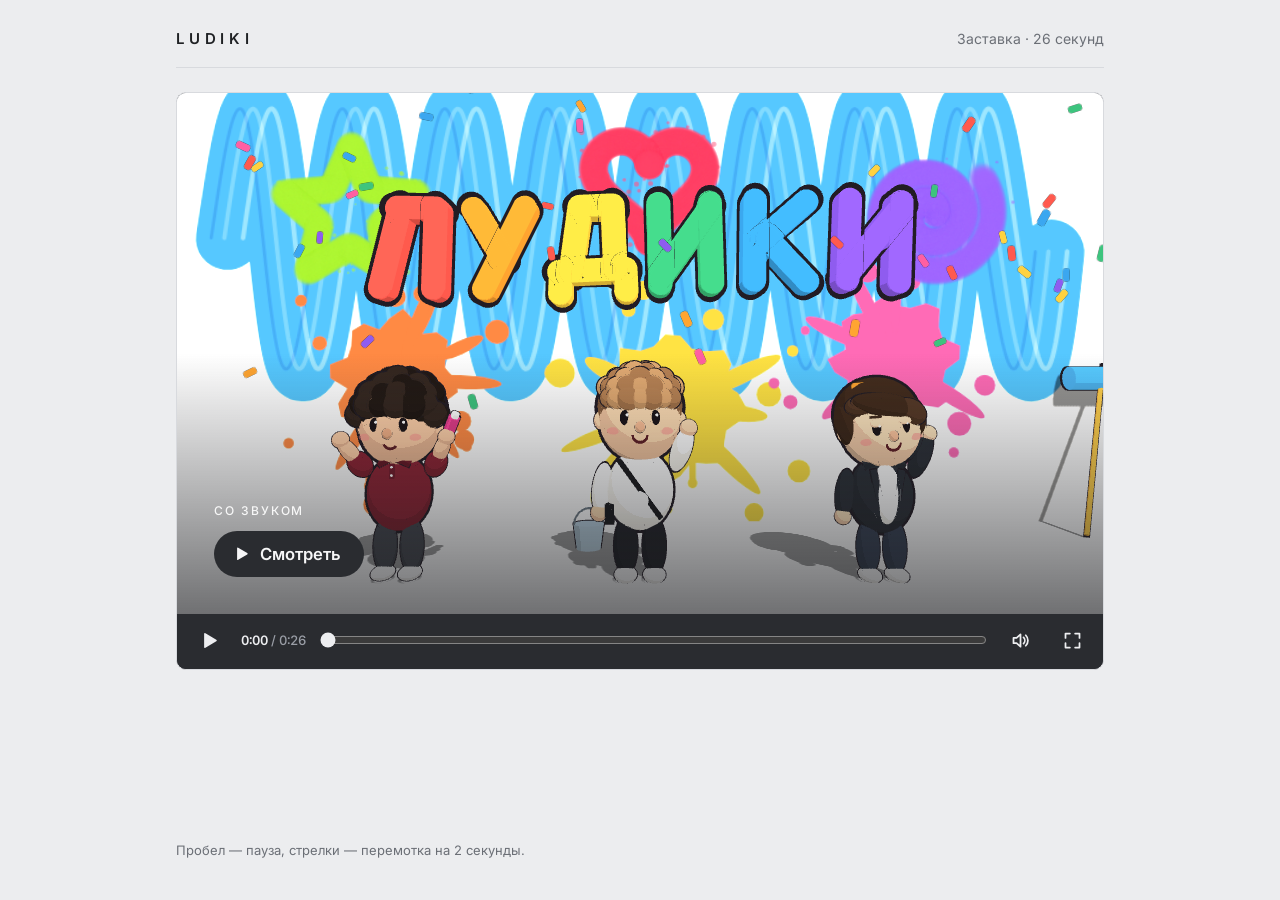
==== commit 64da5537: "Переименовать сайт в LUDIKI Co-Authored-By: Claude Sonnet 5.5 <noreply@anthropic.com> Claude-Session" ====
--- a/index.html
+++ b/index.html
@@ -3,13 +3,13 @@
 <head>
 <meta charset="utf-8">
 <meta name="viewport" content="width=device-width,initial-scale=1,viewport-fit=cover">
-<meta name="description" content="ЛУДИКИ — анимированная заставка со звуком, 26 секунд.">
+<meta name="description" content="LUDIKI — анимированная заставка со звуком, 26 секунд.">
 <meta name="theme-color" content="#ECEDEF" media="(prefers-color-scheme: light)">
 <meta name="theme-color" content="#151618" media="(prefers-color-scheme: dark)">
-<meta property="og:title" content="ЛУДИКИ">
+<meta property="og:title" content="LUDIKI">
 <meta property="og:description" content="Анимированная заставка со звуком, 26 секунд.">
 <link rel="icon" href="data:image/svg+xml,%3Csvg xmlns='http://www.w3.org/2000/svg' viewBox='0 0 64 64'%3E%3Crect width='64' height='64' rx='14' fill='%232A2C30'/%3E%3Cpath d='M24 18v28l22-14z' fill='%23F6F6F7'/%3E%3C/svg%3E">
-<title>ЛУДИКИ — заставка</title>
+<title>LUDIKI</title>
 <link rel="preconnect" href="https://fonts.googleapis.com">
 <link rel="preconnect" href="https://fonts.gstatic.com" crossorigin>
 <link rel="stylesheet" href="https://fonts.googleapis.com/css2?family=Inter:wght@400;500;600&display=swap" media="print" onload="this.media='all'">
@@ -68,13 +68,13 @@
 
 <div class="page">
   <header class="top">
-    <h1 class="brand">Лудики</h1>
+    <h1 class="brand">Ludiki</h1>
     <p class="sub">Заставка · 26 секунд</p>
   </header>
 
-  <section class="player" id="player" aria-label="Заставка Лудики">
+  <section class="player" id="player" aria-label="Заставка LUDIKI">
     <div class="stage" id="stage">
-      <canvas id="scene" aria-label="Анимированная заставка ЛУДИКИ"></canvas>
+      <canvas id="scene" aria-label="Анимированная заставка LUDIKI"></canvas>
       <div class="poster" id="poster">
         <p class="ep" id="posterEp">Со звуком</p>
         <button class="bigplay" id="start" type="button"><svg viewBox="0 0 24 24" aria-hidden="true"><path d="M7 4.5v15a1 1 0 0 0 1.5.86l12.4-7.5a1 1 0 0 0 0-1.72L8.5 3.64A1 1 0 0 0 7 4.5z"/></svg><span id="startLabel">Смотреть</span></button>
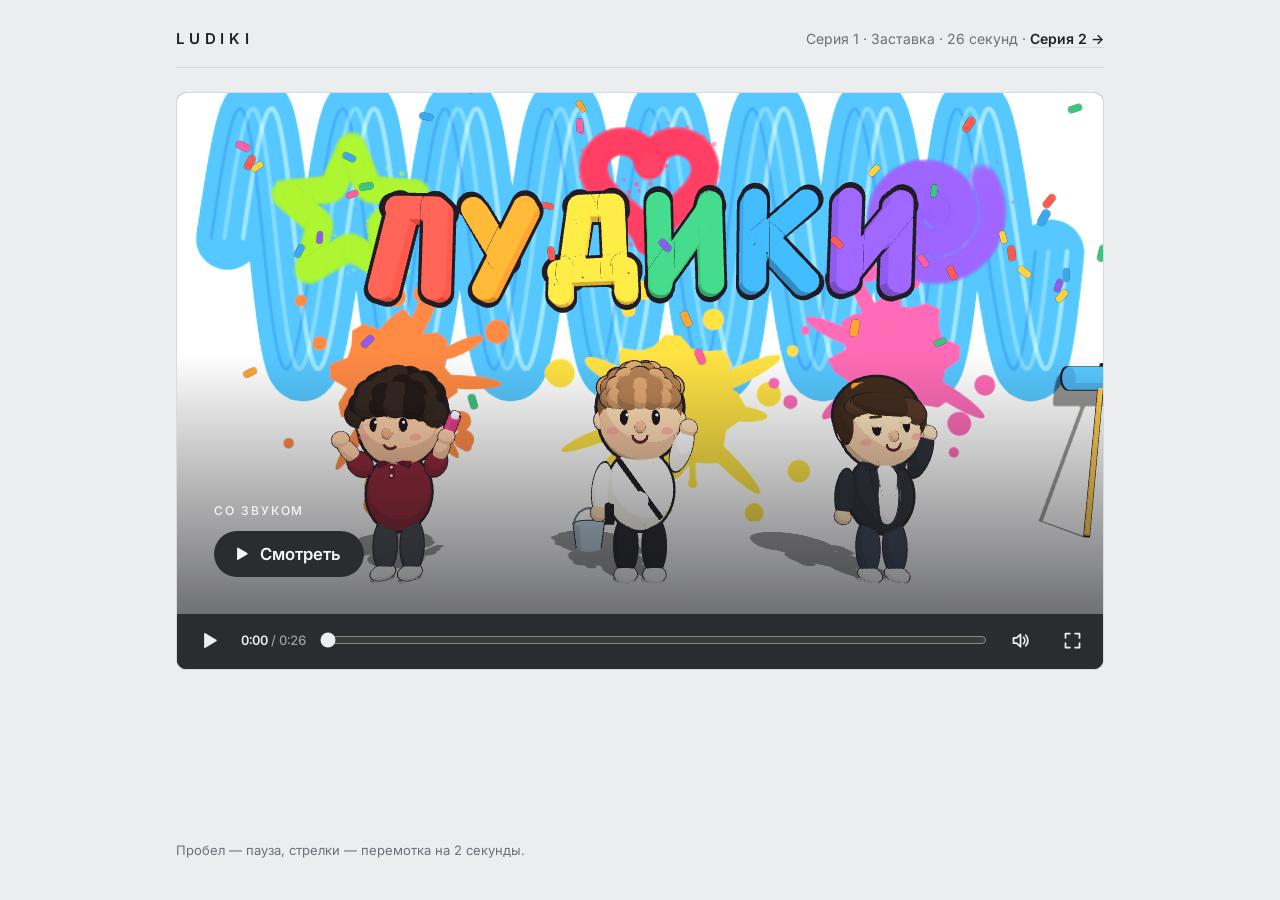
==== commit 95016781: "Добавить серию 2 «Экспресс» Новая заставка, крупные выразительные лица у тех же трёх героев, сцена с" ====
--- a/index.html
+++ b/index.html
@@ -35,6 +35,8 @@
 .top{display:flex;align-items:baseline;justify-content:space-between;gap:8px 24px;flex-wrap:wrap;padding-bottom:16px;border-bottom:1px solid var(--line)}
 .brand{margin:0;font-weight:600;font-size:15px;letter-spacing:.32em;text-transform:uppercase}
 .sub{margin:0;font-size:14px;color:var(--muted)}
+.sub a{color:var(--fg);font-weight:600;text-decoration:none;border-bottom:1px solid var(--line)}
+.sub a:hover{border-color:var(--fg)}
 .player{border-radius:10px;overflow:hidden;background:var(--chrome);border:1px solid var(--line)}
 .stage{position:relative;width:100%;max-width:100%;aspect-ratio:16/9;overflow:hidden;background:var(--stage-bg);container-type:inline-size;cursor:pointer;user-select:none;-webkit-user-select:none}
 .stage canvas{position:absolute;inset:0;width:100%;height:100%;display:block}
@@ -69,7 +71,7 @@
 <div class="page">
   <header class="top">
     <h1 class="brand">Ludiki</h1>
-    <p class="sub">Заставка · 26 секунд</p>
+    <p class="sub">Серия 1 · Заставка · 26 секунд · <a href="ep2.html">Серия 2 →</a></p>
   </header>
 
   <section class="player" id="player" aria-label="Заставка LUDIKI">
@@ -96,15 +98,7 @@
 window.addEventListener('error',function(e){ window.__report((e.message||'неизвестная')+(e.lineno?' (строка '+e.lineno+')':'')); });
 window.addEventListener('unhandledrejection',function(e){ window.__report(String(e.reason&&e.reason.message||e.reason)); });
 </script>
-<script>/* three.js r128 (MIT), встроен, чтобы не зависеть от CDN */
-/**
- * @license
- * Copyright 2010-2021 Three.js Authors
- * SPDX-License-Identifier: MIT
- */
-!function(t,e){"object"==typeof exports&&"undefined"!=typeof module?e(exports):"function"==typeof define&&define.amd?define(["exports"],e):e((t="undefined"!=typeof globalThis?globalThis:t||self).THREE={})}(this,(function(t){"use strict";const e="128",n=100,i=300,r=301,s=302,a=303,o=304,l=306,c=307,h=1e3,u=1001,d=1002,p=1003,m=1004,f=1005,g=1006,v=1007,y=1008,x=1009,_=1012,w=1014,b=1015,M=1016,S=1020,T=1022,E=1023,A=1026,L=1027,R=33776,C=33777,P=33778,D=33779,I=35840,N=35841,B=35842,z=35843,F=37492,O=37496,H=2300,G=2301,U=2302,k=2400,V=2401,W=2402,j=2500,q=2501,X=3e3,Y=3001,Z=3007,J=3002,Q=3004,K=3005,$=3006,tt=7680,et=35044,nt=35048,it="300 es";class rt{addEventListener(t,e){void 0===this._listeners&&(this._listeners={});const n=this._listeners;void 0===n[t]&&(n[t]=[]),-1===n[t].indexOf(e)&&n[t].push(e)}hasEventListener(t,e){if(void 0===this._listeners)return!1;const n=this._listeners;return void 0!==n[t]&&-1!==n[t].indexOf(e)}removeEventListener(t,e){if(void 0===this._listeners)return;const n=this._listeners[t];if(void 0!==n){const t=n.indexOf(e);-1!==t&&n.splice(t,1)}}dispatchEvent(t){if(void 0===this._listeners)return;const e=this._listeners[t.type];if(void 0!==e){t.target=this;const n=e.slice(0);for(let e=0,i=n.length;e<i;e++)n[e].call(this,t);t.target=null}}}const st=[];for(let t=0;t<256;t++)st[t]=(t<16?"0":"")+t.toString(16);let at=1234567;const ot=Math.PI/180,lt=180/Math.PI;function ct(){const t=4294967295*Math.random()|0,e=4294967295*Math.random()|0,n=4294967295*Math.random()|0,i=4294967295*Math.random()|0;return(st[255&t]+st[t>>8&255]+st[t>>16&255]+st[t>>24&255]+"-"+st[255&e]+st[e>>8&255]+"-"+st[e>>16&15|64]+st[e>>24&255]+"-"+st[63&n|128]+st[n>>8&255]+"-"+st[n>>16&255]+st[n>>24&255]+st[255&i]+st[i>>8&255]+st[i>>16&255]+st[i>>24&255]).toUpperCase()}function ht(t,e,n){return Math.max(e,Math.min(n,t))}function ut(t,e){return(t%e+e)%e}function dt(t,e,n){return(1-n)*t+n*e}function pt(t){return 0==(t&t-1)&&0!==t}function mt(t){return Math.pow(2,Math.ceil(Math.log(t)/Math.LN2))}function ft(t){return Math.pow(2,Math.floor(Math.log(t)/Math.LN2))}var gt=Object.freeze({__proto__:null,DEG2RAD:ot,RAD2DEG:lt,generateUUID:ct,clamp:ht,euclideanModulo:ut,mapLinear:function(t,e,n,i,r){return i+(t-e)*(r-i)/(n-e)},inverseLerp:function(t,e,n){return t!==e?(n-t)/(e-t):0},lerp:dt,damp:function(t,e,n,i){return dt(t,e,1-Math.exp(-n*i))},pingpong:function(t,e=1){return e-Math.abs(ut(t,2*e)-e)},smoothstep:function(t,e,n){return t<=e?0:t>=n?1:(t=(t-e)/(n-e))*t*(3-2*t)},smootherstep:function(t,e,n){return t<=e?0:t>=n?1:(t=(t-e)/(n-e))*t*t*(t*(6*t-15)+10)},randInt:function(t,e){return t+Math.floor(Math.random()*(e-t+1))},randFloat:function(t,e){return t+Math.random()*(e-t)},randFloatSpread:function(t){return t*(.5-Math.random())},seededRandom:function(t){return void 0!==t&&(at=t%2147483647),at=16807*at%2147483647,(at-1)/2147483646},degToRad:function(t){return t*ot},radToDeg:function(t){return t*lt},isPowerOfTwo:pt,ceilPowerOfTwo:mt,floorPowerOfTwo:ft,setQuaternionFromProperEuler:function(t,e,n,i,r){const s=Math.cos,a=Math.sin,o=s(n/2),l=a(n/2),c=s((e+i)/2),h=a((e+i)/2),u=s((e-i)/2),d=a((e-i)/2),p=s((i-e)/2),m=a((i-e)/2);switch(r){case"XYX":t.set(o*h,l*u,l*d,o*c);break;case"YZY":t.set(l*d,o*h,l*u,o*c);break;case"ZXZ":t.set(l*u,l*d,o*h,o*c);break;case"XZX":t.set(o*h,l*m,l*p,o*c);break;case"YXY":t.set(l*p,o*h,l*m,o*c);break;case"ZYZ":t.set(l*m,l*p,o*h,o*c);break;default:console.warn("THREE.MathUtils: .setQuaternionFromProperEuler() encountered an unknown order: "+r)}}});class vt{constructor(t=0,e=0){this.x=t,this.y=e}get width(){return this.x}set width(t){this.x=t}get height(){return this.y}set height(t){this.y=t}set(t,e){return this.x=t,this.y=e,this}setScalar(t){return this.x=t,this.y=t,this}setX(t){return this.x=t,this}setY(t){return this.y=t,this}setComponent(t,e){switch(t){case 0:this.x=e;break;case 1:this.y=e;break;default:throw new Error("index is out of range: "+t)}return this}getComponent(t){switch(t){case 0:return this.x;case 1:return this.y;default:throw new Error("index is out of range: "+t)}}clone(){return new this.constructor(this.x,this.y)}copy(t){return this.x=t.x,this.y=t.y,this}add(t,e){return void 0!==e?(console.warn("THREE.Vector2: .add() now only accepts one argument. Use .addVectors( a, b ) instead."),this.addVectors(t,e)):(this.x+=t.x,this.y+=t.y,this)}addScalar(t){return this.x+=t,this.y+=t,this}addVectors(t,e){return this.x=t.x+e.x,this.y=t.y+e.y,this}addScaledVector(t,e){return this.x+=t.x*e,this.y+=t.y*e,this}sub(t,e){return void 0!==e?(console.warn("THREE.Vector2: .sub() now only accepts one argument. Use .subVectors( a, b ) instead."),this.subVectors(t,e)):(this.x-=t.x,this.y-=t.y,this)}subScalar(t){return this.x-=t,this.y-=t,this}subVectors(t,e){return this.x=t.x-e.x,this.y=t.y-e.y,this}multiply(t){return this.x*=t.x,this.y*=t.y,this}multiplyScalar(t){return this.x*=t,this.y*=t,this}divide(t){return this.x/=t.x,this.y/=t.y,this}divideScalar(t){return this.multiplyScalar(1/t)}applyMatrix3(t){const e=this.x,n=this.y,i=t.elements;return this.x=i[0]*e+i[3]*n+i[6],this.y=i[1]*e+i[4]*n+i[7],this}min(t){return this.x=Math.min(this.x,t.x),this.y=Math.min(this.y,t.y),this}max(t){return this.x=Math.max(this.x,t.x),this.y=Math.max(this.y,t.y),this}clamp(t,e){return this.x=Math.max(t.x,Math.min(e.x,this.x)),this.y=Math.max(t.y,Math.min(e.y,this.y)),this}clampScalar(t,e){return this.x=Math.max(t,Math.min(e,this.x)),this.y=Math.max(t,Math.min(e,this.y)),this}clampLength(t,e){const n=this.length();return this.divideScalar(n||1).multiplyScalar(Math.max(t,Math.min(e,n)))}floor(){return this.x=Math.floor(this.x),this.y=Math.floor(this.y),this}ceil(){return this.x=Math.ceil(this.x),this.y=Math.ceil(this.y),this}round(){return this.x=Math.round(this.x),this.y=Math.round(this.y),this}roundToZero(){return this.x=this.x<0?Math.ceil(this.x):Math.floor(this.x),this.y=this.y<0?Math.ceil(this.y):Math.floor(this.y),this}negate(){return this.x=-this.x,this.y=-this.y,this}dot(t){return this.x*t.x+this.y*t.y}cross(t){return this.x*t.y-this.y*t.x}lengthSq(){return this.x*this.x+this.y*this.y}length(){return Math.sqrt(this.x*this.x+this.y*this.y)}manhattanLength(){return Math.abs(this.x)+Math.abs(this.y)}normalize(){return this.divideScalar(this.length()||1)}angle(){return Math.atan2(-this.y,-this.x)+Math.PI}distanceTo(t){return Math.sqrt(this.distanceToSquared(t))}distanceToSquared(t){const e=this.x-t.x,n=this.y-t.y;return e*e+n*n}manhattanDistanceTo(t){return Math.abs(this.x-t.x)+Math.abs(this.y-t.y)}setLength(t){return this.normalize().multiplyScalar(t)}lerp(t,e){return this.x+=(t.x-this.x)*e,this.y+=(t.y-this.y)*e,this}lerpVectors(t,e,n){return this.x=t.x+(e.x-t.x)*n,this.y=t.y+(e.y-t.y)*n,this}equals(t){return t.x===this.x&&t.y===this.y}fromArray(t,e=0){return this.x=t[e],this.y=t[e+1],this}toArray(t=[],e=0){return t[e]=this.x,t[e+1]=this.y,t}fromBufferAttribute(t,e,n){return void 0!==n&&console.warn("THREE.Vector2: offset has been removed from .fromBufferAttribute()."),this.x=t.getX(e),this.y=t.getY(e),this}rotateAround(t,e){const n=Math.cos(e),i=Math.sin(e),r=this.x-t.x,s=this.y-t.y;return this.x=r*n-s*i+t.x,this.y=r*i+s*n+t.y,this}random(){return this.x=Math.random(),this.y=Math.random(),this}}vt.prototype.isVector2=!0;class yt{constructor(){this.elements=[1,0,0,0,1,0,0,0,1],arguments.length>0&&console.error("THREE.Matrix3: the constructor no longer reads arguments. use .set() instead.")}set(t,e,n,i,r,s,a,o,l){const c=this.elements;return c[0]=t,c[1]=i,c[2]=a,c[3]=e,c[4]=r,c[5]=o,c[6]=n,c[7]=s,c[8]=l,this}identity(){return this.set(1,0,0,0,1,0,0,0,1),this}copy(t){const e=this.elements,n=t.elements;return e[0]=n[0],e[1]=n[1],e[2]=n[2],e[3]=n[3],e[4]=n[4],e[5]=n[5],e[6]=n[6],e[7]=n[7],e[8]=n[8],this}extractBasis(t,e,n){return t.setFromMatrix3Column(this,0),e.setFromMatrix3Column(this,1),n.setFromMatrix3Column(this,2),this}setFromMatrix4(t){const e=t.elements;return this.set(e[0],e[4],e[8],e[1],e[5],e[9],e[2],e[6],e[10]),this}multiply(t){return this.multiplyMatrices(this,t)}premultiply(t){return this.multiplyMatrices(t,this)}multiplyMatrices(t,e){const n=t.elements,i=e.elements,r=this.elements,s=n[0],a=n[3],o=n[6],l=n[1],c=n[4],h=n[7],u=n[2],d=n[5],p=n[8],m=i[0],f=i[3],g=i[6],v=i[1],y=i[4],x=i[7],_=i[2],w=i[5],b=i[8];return r[0]=s*m+a*v+o*_,r[3]=s*f+a*y+o*w,r[6]=s*g+a*x+o*b,r[1]=l*m+c*v+h*_,r[4]=l*f+c*y+h*w,r[7]=l*g+c*x+h*b,r[2]=u*m+d*v+p*_,r[5]=u*f+d*y+p*w,r[8]=u*g+d*x+p*b,this}multiplyScalar(t){const e=this.elements;return e[0]*=t,e[3]*=t,e[6]*=t,e[1]*=t,e[4]*=t,e[7]*=t,e[2]*=t,e[5]*=t,e[8]*=t,this}determinant(){const t=this.elements,e=t[0],n=t[1],i=t[2],r=t[3],s=t[4],a=t[5],o=t[6],l=t[7],c=t[8];return e*s*c-e*a*l-n*r*c+n*a*o+i*r*l-i*s*o}invert(){const t=this.elements,e=t[0],n=t[1],i=t[2],r=t[3],s=t[4],a=t[5],o=t[6],l=t[7],c=t[8],h=c*s-a*l,u=a*o-c*r,d=l*r-s*o,p=e*h+n*u+i*d;if(0===p)return this.set(0,0,0,0,0,0,0,0,0);const m=1/p;return t[0]=h*m,t[1]=(i*l-c*n)*m,t[2]=(a*n-i*s)*m,t[3]=u*m,t[4]=(c*e-i*o)*m,t[5]=(i*r-a*e)*m,t[6]=d*m,t[7]=(n*o-l*e)*m,t[8]=(s*e-n*r)*m,this}transpose(){let t;const e=this.elements;return t=e[1],e[1]=e[3],e[3]=t,t=e[2],e[2]=e[6],e[6]=t,t=e[5],e[5]=e[7],e[7]=t,this}getNormalMatrix(t){return this.setFromMatrix4(t).invert().transpose()}transposeIntoArray(t){const e=this.elements;return t[0]=e[0],t[1]=e[3],t[2]=e[6],t[3]=e[1],t[4]=e[4],t[5]=e[7],t[6]=e[2],t[7]=e[5],t[8]=e[8],this}setUvTransform(t,e,n,i,r,s,a){const o=Math.cos(r),l=Math.sin(r);return this.set(n*o,n*l,-n*(o*s+l*a)+s+t,-i*l,i*o,-i*(-l*s+o*a)+a+e,0,0,1),this}scale(t,e){const n=this.elements;return n[0]*=t,n[3]*=t,n[6]*=t,n[1]*=e,n[4]*=e,n[7]*=e,this}rotate(t){const e=Math.cos(t),n=Math.sin(t),i=this.elements,r=i[0],s=i[3],a=i[6],o=i[1],l=i[4],c=i[7];return i[0]=e*r+n*o,i[3]=e*s+n*l,i[6]=e*a+n*c,i[1]=-n*r+e*o,i[4]=-n*s+e*l,i[7]=-n*a+e*c,this}translate(t,e){const n=this.elements;return n[0]+=t*n[2],n[3]+=t*n[5],n[6]+=t*n[8],n[1]+=e*n[2],n[4]+=e*n[5],n[7]+=e*n[8],this}equals(t){const e=this.elements,n=t.elements;for(let t=0;t<9;t++)if(e[t]!==n[t])return!1;return!0}fromArray(t,e=0){for(let n=0;n<9;n++)this.elements[n]=t[n+e];return this}toArray(t=[],e=0){const n=this.elements;return t[e]=n[0],t[e+1]=n[1],t[e+2]=n[2],t[e+3]=n[3],t[e+4]=n[4],t[e+5]=n[5],t[e+6]=n[6],t[e+7]=n[7],t[e+8]=n[8],t}clone(){return(new this.constructor).fromArray(this.elements)}}let xt;yt.prototype.isMatrix3=!0;class _t{static getDataURL(t){if(/^data:/i.test(t.src))return t.src;if("undefined"==typeof HTMLCanvasElement)return t.src;let e;if(t instanceof HTMLCanvasElement)e=t;else{void 0===xt&&(xt=document.createElementNS("http://www.w3.org/1999/xhtml","canvas")),xt.width=t.width,xt.height=t.height;const n=xt.getContext("2d");t instanceof ImageData?n.putImageData(t,0,0):n.drawImage(t,0,0,t.width,t.height),e=xt}return e.width>2048||e.height>2048?(console.warn("THREE.ImageUtils.getDataURL: Image converted to jpg for performance reasons",t),e.toDataURL("image/jpeg",.6)):e.toDataURL("image/png")}}let wt=0;class bt extends rt{constructor(t=bt.DEFAULT_IMAGE,e=bt.DEFAULT_MAPPING,n=1001,i=1001,r=1006,s=1008,a=1023,o=1009,l=1,c=3e3){super(),Object.defineProperty(this,"id",{value:wt++}),this.uuid=ct(),this.name="",this.image=t,this.mipmaps=[],this.mapping=e,this.wrapS=n,this.wrapT=i,this.magFilter=r,this.minFilter=s,this.anisotropy=l,this.format=a,this.internalFormat=null,this.type=o,this.offset=new vt(0,0),this.repeat=new vt(1,1),this.center=new vt(0,0),this.rotation=0,this.matrixAutoUpdate=!0,this.matrix=new yt,this.generateMipmaps=!0,this.premultiplyAlpha=!1,this.flipY=!0,this.unpackAlignment=4,this.encoding=c,this.version=0,this.onUpdate=null}updateMatrix(){this.matrix.setUvTransform(this.offset.x,this.offset.y,this.repeat.x,this.repeat.y,this.rotation,this.center.x,this.center.y)}clone(){return(new this.constructor).copy(this)}copy(t){return this.name=t.name,this.image=t.image,this.mipmaps=t.mipmaps.slice(0),this.mapping=t.mapping,this.wrapS=t.wrapS,this.wrapT=t.wrapT,this.magFilter=t.magFilter,this.minFilter=t.minFilter,this.anisotropy=t.anisotropy,this.format=t.format,this.internalFormat=t.internalFormat,this.type=t.type,this.offset.copy(t.offset),this.repeat.copy(t.repeat),this.center.copy(t.center),this.rotation=t.rotation,this.matrixAutoUpdate=t.matrixAutoUpdate,this.matrix.copy(t.matrix),this.generateMipmaps=t.generateMipmaps,this.premultiplyAlpha=t.premultiplyAlpha,this.flipY=t.flipY,this.unpackAlignment=t.unpackAlignment,this.encoding=t.encoding,this}toJSON(t){const e=void 0===t||"string"==typeof t;if(!e&&void 0!==t.textures[this.uuid])return t.textures[this.uuid];const n={metadata:{version:4.5,type:"Texture",generator:"Texture.toJSON"},uuid:this.uuid,name:this.name,mapping:this.mapping,repeat:[this.repeat.x,this.repeat.y],offset:[this.offset.x,this.offset.y],center:[this.center.x,this.center.y],rotation:this.rotation,wrap:[this.wrapS,this.wrapT],format:this.format,type:this.type,encoding:this.encoding,minFilter:this.minFilter,magFilter:this.magFilter,anisotropy:this.anisotropy,flipY:this.flipY,premultiplyAlpha:this.premultiplyAlpha,unpackAlignment:this.unpackAlignment};if(void 0!==this.image){const i=this.image;if(void 0===i.uuid&&(i.uuid=ct()),!e&&void 0===t.images[i.uuid]){let e;if(Array.isArray(i)){e=[];for(let t=0,n=i.length;t<n;t++)i[t].isDataTexture?e.push(Mt(i[t].image)):e.push(Mt(i[t]))}else e=Mt(i);t.images[i.uuid]={uuid:i.uuid,url:e}}n.image=i.uuid}return e||(t.textures[this.uuid]=n),n}dispose(){this.dispatchEvent({type:"dispose"})}transformUv(t){if(this.mapping!==i)return t;if(t.applyMatrix3(this.matrix),t.x<0||t.x>1)switch(this.wrapS){case h:t.x=t.x-Math.floor(t.x);break;case u:t.x=t.x<0?0:1;break;case d:1===Math.abs(Math.floor(t.x)%2)?t.x=Math.ceil(t.x)-t.x:t.x=t.x-Math.floor(t.x)}if(t.y<0||t.y>1)switch(this.wrapT){case h:t.y=t.y-Math.floor(t.y);break;case u:t.y=t.y<0?0:1;break;case d:1===Math.abs(Math.floor(t.y)%2)?t.y=Math.ceil(t.y)-t.y:t.y=t.y-Math.floor(t.y)}return this.flipY&&(t.y=1-t.y),t}set needsUpdate(t){!0===t&&this.version++}}function Mt(t){return"undefined"!=typeof HTMLImageElement&&t instanceof HTMLImageElement||"undefined"!=typeof HTMLCanvasElement&&t instanceof HTMLCanvasElement||"undefined"!=typeof ImageBitmap&&t instanceof ImageBitmap?_t.getDataURL(t):t.data?{data:Array.prototype.slice.call(t.data),width:t.width,height:t.height,type:t.data.constructor.name}:(console.warn("THREE.Texture: Unable to serialize Texture."),{})}bt.DEFAULT_IMAGE=void 0,bt.DEFAULT_MAPPING=i,bt.prototype.isTexture=!0;class St{constructor(t=0,e=0,n=0,i=1){this.x=t,this.y=e,this.z=n,this.w=i}get width(){return this.z}set width(t){this.z=t}get height(){return this.w}set height(t){this.w=t}set(t,e,n,i){return this.x=t,this.y=e,this.z=n,this.w=i,this}setScalar(t){return this.x=t,this.y=t,this.z=t,this.w=t,this}setX(t){return this.x=t,this}setY(t){return this.y=t,this}setZ(t){return this.z=t,this}setW(t){return this.w=t,this}setComponent(t,e){switch(t){case 0:this.x=e;break;case 1:this.y=e;break;case 2:this.z=e;break;case 3:this.w=e;break;default:throw new Error("index is out of range: "+t)}return this}getComponent(t){switch(t){case 0:return this.x;case 1:return this.y;case 2:return this.z;case 3:return this.w;default:throw new Error("index is out of range: "+t)}}clone(){return new this.constructor(this.x,this.y,this.z,this.w)}copy(t){return this.x=t.x,this.y=t.y,this.z=t.z,this.w=void 0!==t.w?t.w:1,this}add(t,e){return void 0!==e?(console.warn("THREE.Vector4: .add() now only accepts one argument. Use .addVectors( a, b ) instead."),this.addVectors(t,e)):(this.x+=t.x,this.y+=t.y,this.z+=t.z,this.w+=t.w,this)}addScalar(t){return this.x+=t,this.y+=t,this.z+=t,this.w+=t,this}addVectors(t,e){return this.x=t.x+e.x,this.y=t.y+e.y,this.z=t.z+e.z,this.w=t.w+e.w,this}addScaledVector(t,e){return this.x+=t.x*e,this.y+=t.y*e,this.z+=t.z*e,this.w+=t.w*e,this}sub(t,e){return void 0!==e?(console.warn("THREE.Vector4: .sub() now only accepts one argument. Use .subVectors( a, b ) instead."),this.subVectors(t,e)):(this.x-=t.x,this.y-=t.y,this.z-=t.z,this.w-=t.w,this)}subScalar(t){return this.x-=t,this.y-=t,this.z-=t,this.w-=t,this}subVectors(t,e){return this.x=t.x-e.x,this.y=t.y-e.y,this.z=t.z-e.z,this.w=t.w-e.w,this}multiply(t){return this.x*=t.x,this.y*=t.y,this.z*=t.z,this.w*=t.w,this}multiplyScalar(t){return this.x*=t,this.y*=t,this.z*=t,this.w*=t,this}applyMatrix4(t){const e=this.x,n=this.y,i=this.z,r=this.w,s=t.elements;return this.x=s[0]*e+s[4]*n+s[8]*i+s[12]*r,this.y=s[1]*e+s[5]*n+s[9]*i+s[13]*r,this.z=s[2]*e+s[6]*n+s[10]*i+s[14]*r,this.w=s[3]*e+s[7]*n+s[11]*i+s[15]*r,this}divideScalar(t){return this.multiplyScalar(1/t)}setAxisAngleFromQuaternion(t){this.w=2*Math.acos(t.w);const e=Math.sqrt(1-t.w*t.w);return e<1e-4?(this.x=1,this.y=0,this.z=0):(this.x=t.x/e,this.y=t.y/e,this.z=t.z/e),this}setAxisAngleFromRotationMatrix(t){let e,n,i,r;const s=.01,a=.1,o=t.elements,l=o[0],c=o[4],h=o[8],u=o[1],d=o[5],p=o[9],m=o[2],f=o[6],g=o[10];if(Math.abs(c-u)<s&&Math.abs(h-m)<s&&Math.abs(p-f)<s){if(Math.abs(c+u)<a&&Math.abs(h+m)<a&&Math.abs(p+f)<a&&Math.abs(l+d+g-3)<a)return this.set(1,0,0,0),this;e=Math.PI;const t=(l+1)/2,o=(d+1)/2,v=(g+1)/2,y=(c+u)/4,x=(h+m)/4,_=(p+f)/4;return t>o&&t>v?t<s?(n=0,i=.707106781,r=.707106781):(n=Math.sqrt(t),i=y/n,r=x/n):o>v?o<s?(n=.707106781,i=0,r=.707106781):(i=Math.sqrt(o),n=y/i,r=_/i):v<s?(n=.707106781,i=.707106781,r=0):(r=Math.sqrt(v),n=x/r,i=_/r),this.set(n,i,r,e),this}let v=Math.sqrt((f-p)*(f-p)+(h-m)*(h-m)+(u-c)*(u-c));return Math.abs(v)<.001&&(v=1),this.x=(f-p)/v,this.y=(h-m)/v,this.z=(u-c)/v,this.w=Math.acos((l+d+g-1)/2),this}min(t){return this.x=Math.min(this.x,t.x),this.y=Math.min(this.y,t.y),this.z=Math.min(this.z,t.z),this.w=Math.min(this.w,t.w),this}max(t){return this.x=Math.max(this.x,t.x),this.y=Math.max(this.y,t.y),this.z=Math.max(this.z,t.z),this.w=Math.max(this.w,t.w),this}clamp(t,e){return this.x=Math.max(t.x,Math.min(e.x,this.x)),this.y=Math.max(t.y,Math.min(e.y,this.y)),this.z=Math.max(t.z,Math.min(e.z,this.z)),this.w=Math.max(t.w,Math.min(e.w,this.w)),this}clampScalar(t,e){return this.x=Math.max(t,Math.min(e,this.x)),this.y=Math.max(t,Math.min(e,this.y)),this.z=Math.max(t,Math.min(e,this.z)),this.w=Math.max(t,Math.min(e,this.w)),this}clampLength(t,e){const n=this.length();return this.divideScalar(n||1).multiplyScalar(Math.max(t,Math.min(e,n)))}floor(){return this.x=Math.floor(this.x),this.y=Math.floor(this.y),this.z=Math.floor(this.z),this.w=Math.floor(this.w),this}ceil(){return this.x=Math.ceil(this.x),this.y=Math.ceil(this.y),this.z=Math.ceil(this.z),this.w=Math.ceil(this.w),this}round(){return this.x=Math.round(this.x),this.y=Math.round(this.y),this.z=Math.round(this.z),this.w=Math.round(this.w),this}roundToZero(){return this.x=this.x<0?Math.ceil(this.x):Math.floor(this.x),this.y=this.y<0?Math.ceil(this.y):Math.floor(this.y),this.z=this.z<0?Math.ceil(this.z):Math.floor(this.z),this.w=this.w<0?Math.ceil(this.w):Math.floor(this.w),this}negate(){return this.x=-this.x,this.y=-this.y,this.z=-this.z,this.w=-this.w,this}dot(t){return this.x*t.x+this.y*t.y+this.z*t.z+this.w*t.w}lengthSq(){return this.x*this.x+this.y*this.y+this.z*this.z+this.w*this.w}length(){return Math.sqrt(this.x*this.x+this.y*this.y+this.z*this.z+this.w*this.w)}manhattanLength(){return Math.abs(this.x)+Math.abs(this.y)+Math.abs(this.z)+Math.abs(this.w)}normalize(){return this.divideScalar(this.length()||1)}setLength(t){return this.normalize().multiplyScalar(t)}lerp(t,e){return this.x+=(t.x-this.x)*e,this.y+=(t.y-this.y)*e,this.z+=(t.z-this.z)*e,this.w+=(t.w-this.w)*e,this}lerpVectors(t,e,n){return this.x=t.x+(e.x-t.x)*n,this.y=t.y+(e.y-t.y)*n,this.z=t.z+(e.z-t.z)*n,this.w=t.w+(e.w-t.w)*n,this}equals(t){return t.x===this.x&&t.y===this.y&&t.z===this.z&&t.w===this.w}fromArray(t,e=0){return this.x=t[e],this.y=t[e+1],this.z=t[e+2],this.w=t[e+3],this}toArray(t=[],e=0){return t[e]=this.x,t[e+1]=this.y,t[e+2]=this.z,t[e+3]=this.w,t}fromBufferAttribute(t,e,n){return void 0!==n&&console.warn("THREE.Vector4: offset has been removed from .fromBufferAttribute()."),this.x=t.getX(e),this.y=t.getY(e),this.z=t.getZ(e),this.w=t.getW(e),this}random(){return this.x=Math.random(),this.y=Math.random(),this.z=Math.random(),this.w=Math.random(),this}}St.prototype.isVector4=!0;class Tt extends rt{constructor(t,e,n){super(),this.width=t,this.height=e,this.depth=1,this.scissor=new St(0,0,t,e),this.scissorTest=!1,this.viewport=new St(0,0,t,e),n=n||{},this.texture=new bt(void 0,n.mapping,n.wrapS,n.wrapT,n.magFilter,n.minFilter,n.format,n.type,n.anisotropy,n.encoding),this.texture.image={},this.texture.image.width=t,this.texture.image.height=e,this.texture.image.depth=1,this.texture.generateMipmaps=void 0!==n.generateMipmaps&&n.generateMipmaps,this.texture.minFilter=void 0!==n.minFilter?n.minFilter:g,this.depthBuffer=void 0===n.depthBuffer||n.depthBuffer,this.stencilBuffer=void 0!==n.stencilBuffer&&n.stencilBuffer,this.depthTexture=void 0!==n.depthTexture?n.depthTexture:null}setTexture(t){t.image={width:this.width,height:this.height,depth:this.depth},this.texture=t}setSize(t,e,n=1){this.width===t&&this.height===e&&this.depth===n||(this.width=t,this.height=e,this.depth=n,this.texture.image.width=t,this.texture.image.height=e,this.texture.image.depth=n,this.dispose()),this.viewport.set(0,0,t,e),this.scissor.set(0,0,t,e)}clone(){return(new this.constructor).copy(this)}copy(t){return this.width=t.width,this.height=t.height,this.depth=t.depth,this.viewport.copy(t.viewport),this.texture=t.texture.clone(),this.depthBuffer=t.depthBuffer,this.stencilBuffer=t.stencilBuffer,this.depthTexture=t.depthTexture,this}dispose(){this.dispatchEvent({type:"dispose"})}}Tt.prototype.isWebGLRenderTarget=!0;class Et extends Tt{constructor(t,e,n){super(t,e,n),this.samples=4}copy(t){return super.copy.call(this,t),this.samples=t.samples,this}}Et.prototype.isWebGLMultisampleRenderTarget=!0;class At{constructor(t=0,e=0,n=0,i=1){this._x=t,this._y=e,this._z=n,this._w=i}static slerp(t,e,n,i){return console.warn("THREE.Quaternion: Static .slerp() has been deprecated. Use qm.slerpQuaternions( qa, qb, t ) instead."),n.slerpQuaternions(t,e,i)}static slerpFlat(t,e,n,i,r,s,a){let o=n[i+0],l=n[i+1],c=n[i+2],h=n[i+3];const u=r[s+0],d=r[s+1],p=r[s+2],m=r[s+3];if(0===a)return t[e+0]=o,t[e+1]=l,t[e+2]=c,void(t[e+3]=h);if(1===a)return t[e+0]=u,t[e+1]=d,t[e+2]=p,void(t[e+3]=m);if(h!==m||o!==u||l!==d||c!==p){let t=1-a;const e=o*u+l*d+c*p+h*m,n=e>=0?1:-1,i=1-e*e;if(i>Number.EPSILON){const r=Math.sqrt(i),s=Math.atan2(r,e*n);t=Math.sin(t*s)/r,a=Math.sin(a*s)/r}const r=a*n;if(o=o*t+u*r,l=l*t+d*r,c=c*t+p*r,h=h*t+m*r,t===1-a){const t=1/Math.sqrt(o*o+l*l+c*c+h*h);o*=t,l*=t,c*=t,h*=t}}t[e]=o,t[e+1]=l,t[e+2]=c,t[e+3]=h}static multiplyQuaternionsFlat(t,e,n,i,r,s){const a=n[i],o=n[i+1],l=n[i+2],c=n[i+3],h=r[s],u=r[s+1],d=r[s+2],p=r[s+3];return t[e]=a*p+c*h+o*d-l*u,t[e+1]=o*p+c*u+l*h-a*d,t[e+2]=l*p+c*d+a*u-o*h,t[e+3]=c*p-a*h-o*u-l*d,t}get x(){return this._x}set x(t){this._x=t,this._onChangeCallback()}get y(){return this._y}set y(t){this._y=t,this._onChangeCallback()}get z(){return this._z}set z(t){this._z=t,this._onChangeCallback()}get w(){return this._w}set w(t){this._w=t,this._onChangeCallback()}set(t,e,n,i){return this._x=t,this._y=e,this._z=n,this._w=i,this._onChangeCallback(),this}clone(){return new this.constructor(this._x,this._y,this._z,this._w)}copy(t){return this._x=t.x,this._y=t.y,this._z=t.z,this._w=t.w,this._onChangeCallback(),this}setFromEuler(t,e){if(!t||!t.isEuler)throw new Error("THREE.Quaternion: .setFromEuler() now expects an Euler rotation rather than a Vector3 and order.");const n=t._x,i=t._y,r=t._z,s=t._order,a=Math.cos,o=Math.sin,l=a(n/2),c=a(i/2),h=a(r/2),u=o(n/2),d=o(i/2),p=o(r/2);switch(s){case"XYZ":this._x=u*c*h+l*d*p,this._y=l*d*h-u*c*p,this._z=l*c*p+u*d*h,this._w=l*c*h-u*d*p;break;case"YXZ":this._x=u*c*h+l*d*p,this._y=l*d*h-u*c*p,this._z=l*c*p-u*d*h,this._w=l*c*h+u*d*p;break;case"ZXY":this._x=u*c*h-l*d*p,this._y=l*d*h+u*c*p,this._z=l*c*p+u*d*h,this._w=l*c*h-u*d*p;break;case"ZYX":this._x=u*c*h-l*d*p,this._y=l*d*h+u*c*p,this._z=l*c*p-u*d*h,this._w=l*c*h+u*d*p;break;case"YZX":this._x=u*c*h+l*d*p,this._y=l*d*h+u*c*p,this._z=l*c*p-u*d*h,this._w=l*c*h-u*d*p;break;case"XZY":this._x=u*c*h-l*d*p,this._y=l*d*h-u*c*p,this._z=l*c*p+u*d*h,this._w=l*c*h+u*d*p;break;default:console.warn("THREE.Quaternion: .setFromEuler() encountered an unknown order: "+s)}return!1!==e&&this._onChangeCallback(),this}setFromAxisAngle(t,e){const n=e/2,i=Math.sin(n);return this._x=t.x*i,this._y=t.y*i,this._z=t.z*i,this._w=Math.cos(n),this._onChangeCallback(),this}setFromRotationMatrix(t){const e=t.elements,n=e[0],i=e[4],r=e[8],s=e[1],a=e[5],o=e[9],l=e[2],c=e[6],h=e[10],u=n+a+h;if(u>0){const t=.5/Math.sqrt(u+1);this._w=.25/t,this._x=(c-o)*t,this._y=(r-l)*t,this._z=(s-i)*t}else if(n>a&&n>h){const t=2*Math.sqrt(1+n-a-h);this._w=(c-o)/t,this._x=.25*t,this._y=(i+s)/t,this._z=(r+l)/t}else if(a>h){const t=2*Math.sqrt(1+a-n-h);this._w=(r-l)/t,this._x=(i+s)/t,this._y=.25*t,this._z=(o+c)/t}else{const t=2*Math.sqrt(1+h-n-a);this._w=(s-i)/t,this._x=(r+l)/t,this._y=(o+c)/t,this._z=.25*t}return this._onChangeCallback(),this}setFromUnitVectors(t,e){let n=t.dot(e)+1;return n<Number.EPSILON?(n=0,Math.abs(t.x)>Math.abs(t.z)?(this._x=-t.y,this._y=t.x,this._z=0,this._w=n):(this._x=0,this._y=-t.z,this._z=t.y,this._w=n)):(this._x=t.y*e.z-t.z*e.y,this._y=t.z*e.x-t.x*e.z,this._z=t.x*e.y-t.y*e.x,this._w=n),this.normalize()}angleTo(t){return 2*Math.acos(Math.abs(ht(this.dot(t),-1,1)))}rotateTowards(t,e){const n=this.angleTo(t);if(0===n)return this;const i=Math.min(1,e/n);return this.slerp(t,i),this}identity(){return this.set(0,0,0,1)}invert(){return this.conjugate()}conjugate(){return this._x*=-1,this._y*=-1,this._z*=-1,this._onChangeCallback(),this}dot(t){return this._x*t._x+this._y*t._y+this._z*t._z+this._w*t._w}lengthSq(){return this._x*this._x+this._y*this._y+this._z*this._z+this._w*this._w}length(){return Math.sqrt(this._x*this._x+this._y*this._y+this._z*this._z+this._w*this._w)}normalize(){let t=this.length();return 0===t?(this._x=0,this._y=0,this._z=0,this._w=1):(t=1/t,this._x=this._x*t,this._y=this._y*t,this._z=this._z*t,this._w=this._w*t),this._onChangeCallback(),this}multiply(t,e){return void 0!==e?(console.warn("THREE.Quaternion: .multiply() now only accepts one argument. Use .multiplyQuaternions( a, b ) instead."),this.multiplyQuaternions(t,e)):this.multiplyQuaternions(this,t)}premultiply(t){return this.multiplyQuaternions(t,this)}multiplyQuaternions(t,e){const n=t._x,i=t._y,r=t._z,s=t._w,a=e._x,o=e._y,l=e._z,c=e._w;return this._x=n*c+s*a+i*l-r*o,this._y=i*c+s*o+r*a-n*l,this._z=r*c+s*l+n*o-i*a,this._w=s*c-n*a-i*o-r*l,this._onChangeCallback(),this}slerp(t,e){if(0===e)return this;if(1===e)return this.copy(t);const n=this._x,i=this._y,r=this._z,s=this._w;let a=s*t._w+n*t._x+i*t._y+r*t._z;if(a<0?(this._w=-t._w,this._x=-t._x,this._y=-t._y,this._z=-t._z,a=-a):this.copy(t),a>=1)return this._w=s,this._x=n,this._y=i,this._z=r,this;const o=1-a*a;if(o<=Number.EPSILON){const t=1-e;return this._w=t*s+e*this._w,this._x=t*n+e*this._x,this._y=t*i+e*this._y,this._z=t*r+e*this._z,this.normalize(),this._onChangeCallback(),this}const l=Math.sqrt(o),c=Math.atan2(l,a),h=Math.sin((1-e)*c)/l,u=Math.sin(e*c)/l;return this._w=s*h+this._w*u,this._x=n*h+this._x*u,this._y=i*h+this._y*u,this._z=r*h+this._z*u,this._onChangeCallback(),this}slerpQuaternions(t,e,n){this.copy(t).slerp(e,n)}equals(t){return t._x===this._x&&t._y===this._y&&t._z===this._z&&t._w===this._w}fromArray(t,e=0){return this._x=t[e],this._y=t[e+1],this._z=t[e+2],this._w=t[e+3],this._onChangeCallback(),this}toArray(t=[],e=0){return t[e]=this._x,t[e+1]=this._y,t[e+2]=this._z,t[e+3]=this._w,t}fromBufferAttribute(t,e){return this._x=t.getX(e),this._y=t.getY(e),this._z=t.getZ(e),this._w=t.getW(e),this}_onChange(t){return this._onChangeCallback=t,this}_onChangeCallback(){}}At.prototype.isQuaternion=!0;class Lt{constructor(t=0,e=0,n=0){this.x=t,this.y=e,this.z=n}set(t,e,n){return void 0===n&&(n=this.z),this.x=t,this.y=e,this.z=n,this}setScalar(t){return this.x=t,this.y=t,this.z=t,this}setX(t){return this.x=t,this}setY(t){return this.y=t,this}setZ(t){return this.z=t,this}setComponent(t,e){switch(t){case 0:this.x=e;break;case 1:this.y=e;break;case 2:this.z=e;break;default:throw new Error("index is out of range: "+t)}return this}getComponent(t){switch(t){case 0:return this.x;case 1:return this.y;case 2:return this.z;default:throw new Error("index is out of range: "+t)}}clone(){return new this.constructor(this.x,this.y,this.z)}copy(t){return this.x=t.x,this.y=t.y,this.z=t.z,this}add(t,e){return void 0!==e?(console.warn("THREE.Vector3: .add() now only accepts one argument. Use .addVectors( a, b ) instead."),this.addVectors(t,e)):(this.x+=t.x,this.y+=t.y,this.z+=t.z,this)}addScalar(t){return this.x+=t,this.y+=t,this.z+=t,this}addVectors(t,e){return this.x=t.x+e.x,this.y=t.y+e.y,this.z=t.z+e.z,this}addScaledVector(t,e){return this.x+=t.x*e,this.y+=t.y*e,this.z+=t.z*e,this}sub(t,e){return void 0!==e?(console.warn("THREE.Vector3: .sub() now only accepts one argument. Use .subVectors( a, b ) instead."),this.subVectors(t,e)):(this.x-=t.x,this.y-=t.y,this.z-=t.z,this)}subScalar(t){return this.x-=t,this.y-=t,this.z-=t,this}subVectors(t,e){return this.x=t.x-e.x,this.y=t.y-e.y,this.z=t.z-e.z,this}multiply(t,e){return void 0!==e?(console.warn("THREE.Vector3: .multiply() now only accepts one argument. Use .multiplyVectors( a, b ) instead."),this.multiplyVectors(t,e)):(this.x*=t.x,this.y*=t.y,this.z*=t.z,this)}multiplyScalar(t){return this.x*=t,this.y*=t,this.z*=t,this}multiplyVectors(t,e){return this.x=t.x*e.x,this.y=t.y*e.y,this.z=t.z*e.z,this}applyEuler(t){return t&&t.isEuler||console.error("THREE.Vector3: .applyEuler() now expects an Euler rotation rather than a Vector3 and order."),this.applyQuaternion(Ct.setFromEuler(t))}applyAxisAngle(t,e){return this.applyQuaternion(Ct.setFromAxisAngle(t,e))}applyMatrix3(t){const e=this.x,n=this.y,i=this.z,r=t.elements;return this.x=r[0]*e+r[3]*n+r[6]*i,this.y=r[1]*e+r[4]*n+r[7]*i,this.z=r[2]*e+r[5]*n+r[8]*i,this}applyNormalMatrix(t){return this.applyMatrix3(t).normalize()}applyMatrix4(t){const e=this.x,n=this.y,i=this.z,r=t.elements,s=1/(r[3]*e+r[7]*n+r[11]*i+r[15]);return this.x=(r[0]*e+r[4]*n+r[8]*i+r[12])*s,this.y=(r[1]*e+r[5]*n+r[9]*i+r[13])*s,this.z=(r[2]*e+r[6]*n+r[10]*i+r[14])*s,this}applyQuaternion(t){const e=this.x,n=this.y,i=this.z,r=t.x,s=t.y,a=t.z,o=t.w,l=o*e+s*i-a*n,c=o*n+a*e-r*i,h=o*i+r*n-s*e,u=-r*e-s*n-a*i;return this.x=l*o+u*-r+c*-a-h*-s,this.y=c*o+u*-s+h*-r-l*-a,this.z=h*o+u*-a+l*-s-c*-r,this}project(t){return this.applyMatrix4(t.matrixWorldInverse).applyMatrix4(t.projectionMatrix)}unproject(t){return this.applyMatrix4(t.projectionMatrixInverse).applyMatrix4(t.matrixWorld)}transformDirection(t){const e=this.x,n=this.y,i=this.z,r=t.elements;return this.x=r[0]*e+r[4]*n+r[8]*i,this.y=r[1]*e+r[5]*n+r[9]*i,this.z=r[2]*e+r[6]*n+r[10]*i,this.normalize()}divide(t){return this.x/=t.x,this.y/=t.y,this.z/=t.z,this}divideScalar(t){return this.multiplyScalar(1/t)}min(t){return this.x=Math.min(this.x,t.x),this.y=Math.min(this.y,t.y),this.z=Math.min(this.z,t.z),this}max(t){return this.x=Math.max(this.x,t.x),this.y=Math.max(this.y,t.y),this.z=Math.max(this.z,t.z),this}clamp(t,e){return this.x=Math.max(t.x,Math.min(e.x,this.x)),this.y=Math.max(t.y,Math.min(e.y,this.y)),this.z=Math.max(t.z,Math.min(e.z,this.z)),this}clampScalar(t,e){return this.x=Math.max(t,Math.min(e,this.x)),this.y=Math.max(t,Math.min(e,this.y)),this.z=Math.max(t,Math.min(e,this.z)),this}clampLength(t,e){const n=this.length();return this.divideScalar(n||1).multiplyScalar(Math.max(t,Math.min(e,n)))}floor(){return this.x=Math.floor(this.x),this.y=Math.floor(this.y),this.z=Math.floor(this.z),this}ceil(){return this.x=Math.ceil(this.x),this.y=Math.ceil(this.y),this.z=Math.ceil(this.z),this}round(){return this.x=Math.round(this.x),this.y=Math.round(this.y),this.z=Math.round(this.z),this}roundToZero(){return this.x=this.x<0?Math.ceil(this.x):Math.floor(this.x),this.y=this.y<0?Math.ceil(this.y):Math.floor(this.y),this.z=this.z<0?Math.ceil(this.z):Math.floor(this.z),this}negate(){return this.x=-this.x,this.y=-this.y,this.z=-this.z,this}dot(t){return this.x*t.x+this.y*t.y+this.z*t.z}lengthSq(){return this.x*this.x+this.y*this.y+this.z*this.z}length(){return Math.sqrt(this.x*this.x+this.y*this.y+this.z*this.z)}manhattanLength(){return Math.abs(this.x)+Math.abs(this.y)+Math.abs(this.z)}normalize(){return this.divideScalar(this.length()||1)}setLength(t){return this.normalize().multiplyScalar(t)}lerp(t,e){return this.x+=(t.x-this.x)*e,this.y+=(t.y-this.y)*e,this.z+=(t.z-this.z)*e,this}lerpVectors(t,e,n){return this.x=t.x+(e.x-t.x)*n,this.y=t.y+(e.y-t.y)*n,this.z=t.z+(e.z-t.z)*n,this}cross(t,e){return void 0!==e?(console.warn("THREE.Vector3: .cross() now only accepts one argument. Use .crossVectors( a, b ) instead."),this.crossVectors(t,e)):this.crossVectors(this,t)}crossVectors(t,e){const n=t.x,i=t.y,r=t.z,s=e.x,a=e.y,o=e.z;return this.x=i*o-r*a,this.y=r*s-n*o,this.z=n*a-i*s,this}projectOnVector(t){const e=t.lengthSq();if(0===e)return this.set(0,0,0);const n=t.dot(this)/e;return this.copy(t).multiplyScalar(n)}projectOnPlane(t){return Rt.copy(this).projectOnVector(t),this.sub(Rt)}reflect(t){return this.sub(Rt.copy(t).multiplyScalar(2*this.dot(t)))}angleTo(t){const e=Math.sqrt(this.lengthSq()*t.lengthSq());if(0===e)return Math.PI/2;const n=this.dot(t)/e;return Math.acos(ht(n,-1,1))}distanceTo(t){return Math.sqrt(this.distanceToSquared(t))}distanceToSquared(t){const e=this.x-t.x,n=this.y-t.y,i=this.z-t.z;return e*e+n*n+i*i}manhattanDistanceTo(t){return Math.abs(this.x-t.x)+Math.abs(this.y-t.y)+Math.abs(this.z-t.z)}setFromSpherical(t){return this.setFromSphericalCoords(t.radius,t.phi,t.theta)}setFromSphericalCoords(t,e,n){const i=Math.sin(e)*t;return this.x=i*Math.sin(n),this.y=Math.cos(e)*t,this.z=i*Math.cos(n),this}setFromCylindrical(t){return this.setFromCylindricalCoords(t.radius,t.theta,t.y)}setFromCylindricalCoords(t,e,n){return this.x=t*Math.sin(e),this.y=n,this.z=t*Math.cos(e),this}setFromMatrixPosition(t){const e=t.elements;return this.x=e[12],this.y=e[13],this.z=e[14],this}setFromMatrixScale(t){const e=this.setFromMatrixColumn(t,0).length(),n=this.setFromMatrixColumn(t,1).length(),i=this.setFromMatrixColumn(t,2).length();return this.x=e,this.y=n,this.z=i,this}setFromMatrixColumn(t,e){return this.fromArray(t.elements,4*e)}setFromMatrix3Column(t,e){return this.fromArray(t.elements,3*e)}equals(t){return t.x===this.x&&t.y===this.y&&t.z===this.z}fromArray(t,e=0){return this.x=t[e],this.y=t[e+1],this.z=t[e+2],this}toArray(t=[],e=0){return t[e]=this.x,t[e+1]=this.y,t[e+2]=this.z,t}fromBufferAttribute(t,e,n){return void 0!==n&&console.warn("THREE.Vector3: offset has been removed from .fromBufferAttribute()."),this.x=t.getX(e),this.y=t.getY(e),this.z=t.getZ(e),this}random(){return this.x=Math.random(),this.y=Math.random(),this.z=Math.random(),this}}Lt.prototype.isVector3=!0;const Rt=new Lt,Ct=new At;class Pt{constructor(t=new Lt(1/0,1/0,1/0),e=new Lt(-1/0,-1/0,-1/0)){this.min=t,this.max=e}set(t,e){return this.min.copy(t),this.max.copy(e),this}setFromArray(t){let e=1/0,n=1/0,i=1/0,r=-1/0,s=-1/0,a=-1/0;for(let o=0,l=t.length;o<l;o+=3){const l=t[o],c=t[o+1],h=t[o+2];l<e&&(e=l),c<n&&(n=c),h<i&&(i=h),l>r&&(r=l),c>s&&(s=c),h>a&&(a=h)}return this.min.set(e,n,i),this.max.set(r,s,a),this}setFromBufferAttribute(t){let e=1/0,n=1/0,i=1/0,r=-1/0,s=-1/0,a=-1/0;for(let o=0,l=t.count;o<l;o++){const l=t.getX(o),c=t.getY(o),h=t.getZ(o);l<e&&(e=l),c<n&&(n=c),h<i&&(i=h),l>r&&(r=l),c>s&&(s=c),h>a&&(a=h)}return this.min.set(e,n,i),this.max.set(r,s,a),this}setFromPoints(t){this.makeEmpty();for(let e=0,n=t.length;e<n;e++)this.expandByPoint(t[e]);return this}setFromCenterAndSize(t,e){const n=It.copy(e).multiplyScalar(.5);return this.min.copy(t).sub(n),this.max.copy(t).add(n),this}setFromObject(t){return this.makeEmpty(),this.expandByObject(t)}clone(){return(new this.constructor).copy(this)}copy(t){return this.min.copy(t.min),this.max.copy(t.max),this}makeEmpty(){return this.min.x=this.min.y=this.min.z=1/0,this.max.x=this.max.y=this.max.z=-1/0,this}isEmpty(){return this.max.x<this.min.x||this.max.y<this.min.y||this.max.z<this.min.z}getCenter(t){return void 0===t&&(console.warn("THREE.Box3: .getCenter() target is now required"),t=new Lt),this.isEmpty()?t.set(0,0,0):t.addVectors(this.min,this.max).multiplyScalar(.5)}getSize(t){return void 0===t&&(console.warn("THREE.Box3: .getSize() target is now required"),t=new Lt),this.isEmpty()?t.set(0,0,0):t.subVectors(this.max,this.min)}expandByPoint(t){return this.min.min(t),this.max.max(t),this}expandByVector(t){return this.min.sub(t),this.max.add(t),this}expandByScalar(t){return this.min.addScalar(-t),this.max.addScalar(t),this}expandByObject(t){t.updateWorldMatrix(!1,!1);const e=t.geometry;void 0!==e&&(null===e.boundingBox&&e.computeBoundingBox(),Nt.copy(e.boundingBox),Nt.applyMatrix4(t.matrixWorld),this.union(Nt));const n=t.children;for(let t=0,e=n.length;t<e;t++)this.expandByObject(n[t]);return this}containsPoint(t){return!(t.x<this.min.x||t.x>this.max.x||t.y<this.min.y||t.y>this.max.y||t.z<this.min.z||t.z>this.max.z)}containsBox(t){return this.min.x<=t.min.x&&t.max.x<=this.max.x&&this.min.y<=t.min.y&&t.max.y<=this.max.y&&this.min.z<=t.min.z&&t.max.z<=this.max.z}getParameter(t,e){return void 0===e&&(console.warn("THREE.Box3: .getParameter() target is now required"),e=new Lt),e.set((t.x-this.min.x)/(this.max.x-this.min.x),(t.y-this.min.y)/(this.max.y-this.min.y),(t.z-this.min.z)/(this.max.z-this.min.z))}intersectsBox(t){return!(t.max.x<this.min.x||t.min.x>this.max.x||t.max.y<this.min.y||t.min.y>this.max.y||t.max.z<this.min.z||t.min.z>this.max.z)}intersectsSphere(t){return this.clampPoint(t.center,It),It.distanceToSquared(t.center)<=t.radius*t.radius}intersectsPlane(t){let e,n;return t.normal.x>0?(e=t.normal.x*this.min.x,n=t.normal.x*this.max.x):(e=t.normal.x*this.max.x,n=t.normal.x*this.min.x),t.normal.y>0?(e+=t.normal.y*this.min.y,n+=t.normal.y*this.max.y):(e+=t.normal.y*this.max.y,n+=t.normal.y*this.min.y),t.normal.z>0?(e+=t.normal.z*this.min.z,n+=t.normal.z*this.max.z):(e+=t.normal.z*this.max.z,n+=t.normal.z*this.min.z),e<=-t.constant&&n>=-t.constant}intersectsTriangle(t){if(this.isEmpty())return!1;this.getCenter(Ut),kt.subVectors(this.max,Ut),Bt.subVectors(t.a,Ut),zt.subVectors(t.b,Ut),Ft.subVectors(t.c,Ut),Ot.subVectors(zt,Bt),Ht.subVectors(Ft,zt),Gt.subVectors(Bt,Ft);let e=[0,-Ot.z,Ot.y,0,-Ht.z,Ht.y,0,-Gt.z,Gt.y,Ot.z,0,-Ot.x,Ht.z,0,-Ht.x,Gt.z,0,-Gt.x,-Ot.y,Ot.x,0,-Ht.y,Ht.x,0,-Gt.y,Gt.x,0];return!!jt(e,Bt,zt,Ft,kt)&&(e=[1,0,0,0,1,0,0,0,1],!!jt(e,Bt,zt,Ft,kt)&&(Vt.crossVectors(Ot,Ht),e=[Vt.x,Vt.y,Vt.z],jt(e,Bt,zt,Ft,kt)))}clampPoint(t,e){return void 0===e&&(console.warn("THREE.Box3: .clampPoint() target is now required"),e=new Lt),e.copy(t).clamp(this.min,this.max)}distanceToPoint(t){return It.copy(t).clamp(this.min,this.max).sub(t).length()}getBoundingSphere(t){return void 0===t&&console.error("THREE.Box3: .getBoundingSphere() target is now required"),this.getCenter(t.center),t.radius=.5*this.getSize(It).length(),t}intersect(t){return this.min.max(t.min),this.max.min(t.max),this.isEmpty()&&this.makeEmpty(),this}union(t){return this.min.min(t.min),this.max.max(t.max),this}applyMatrix4(t){return this.isEmpty()||(Dt[0].set(this.min.x,this.min.y,this.min.z).applyMatrix4(t),Dt[1].set(this.min.x,this.min.y,this.max.z).applyMatrix4(t),Dt[2].set(this.min.x,this.max.y,this.min.z).applyMatrix4(t),Dt[3].set(this.min.x,this.max.y,this.max.z).applyMatrix4(t),Dt[4].set(this.max.x,this.min.y,this.min.z).applyMatrix4(t),Dt[5].set(this.max.x,this.min.y,this.max.z).applyMatrix4(t),Dt[6].set(this.max.x,this.max.y,this.min.z).applyMatrix4(t),Dt[7].set(this.max.x,this.max.y,this.max.z).applyMatrix4(t),this.setFromPoints(Dt)),this}translate(t){return this.min.add(t),this.max.add(t),this}equals(t){return t.min.equals(this.min)&&t.max.equals(this.max)}}Pt.prototype.isBox3=!0;const Dt=[new Lt,new Lt,new Lt,new Lt,new Lt,new Lt,new Lt,new Lt],It=new Lt,Nt=new Pt,Bt=new Lt,zt=new Lt,Ft=new Lt,Ot=new Lt,Ht=new Lt,Gt=new Lt,Ut=new Lt,kt=new Lt,Vt=new Lt,Wt=new Lt;function jt(t,e,n,i,r){for(let s=0,a=t.length-3;s<=a;s+=3){Wt.fromArray(t,s);const a=r.x*Math.abs(Wt.x)+r.y*Math.abs(Wt.y)+r.z*Math.abs(Wt.z),o=e.dot(Wt),l=n.dot(Wt),c=i.dot(Wt);if(Math.max(-Math.max(o,l,c),Math.min(o,l,c))>a)return!1}return!0}const qt=new Pt,Xt=new Lt,Yt=new Lt,Zt=new Lt;class Jt{constructor(t=new Lt,e=-1){this.center=t,this.radius=e}set(t,e){return this.center.copy(t),this.radius=e,this}setFromPoints(t,e){const n=this.center;void 0!==e?n.copy(e):qt.setFromPoints(t).getCenter(n);let i=0;for(let e=0,r=t.length;e<r;e++)i=Math.max(i,n.distanceToSquared(t[e]));return this.radius=Math.sqrt(i),this}copy(t){return this.center.copy(t.center),this.radius=t.radius,this}isEmpty(){return this.radius<0}makeEmpty(){return this.center.set(0,0,0),this.radius=-1,this}containsPoint(t){return t.distanceToSquared(this.center)<=this.radius*this.radius}distanceToPoint(t){return t.distanceTo(this.center)-this.radius}intersectsSphere(t){const e=this.radius+t.radius;return t.center.distanceToSquared(this.center)<=e*e}intersectsBox(t){return t.intersectsSphere(this)}intersectsPlane(t){return Math.abs(t.distanceToPoint(this.center))<=this.radius}clampPoint(t,e){const n=this.center.distanceToSquared(t);return void 0===e&&(console.warn("THREE.Sphere: .clampPoint() target is now required"),e=new Lt),e.copy(t),n>this.radius*this.radius&&(e.sub(this.center).normalize(),e.multiplyScalar(this.radius).add(this.center)),e}getBoundingBox(t){return void 0===t&&(console.warn("THREE.Sphere: .getBoundingBox() target is now required"),t=new Pt),this.isEmpty()?(t.makeEmpty(),t):(t.set(this.center,this.center),t.expandByScalar(this.radius),t)}applyMatrix4(t){return this.center.applyMatrix4(t),this.radius=this.radius*t.getMaxScaleOnAxis(),this}translate(t){return this.center.add(t),this}expandByPoint(t){Zt.subVectors(t,this.center);const e=Zt.lengthSq();if(e>this.radius*this.radius){const t=Math.sqrt(e),n=.5*(t-this.radius);this.center.add(Zt.multiplyScalar(n/t)),this.radius+=n}return this}union(t){return Yt.subVectors(t.center,this.center).normalize().multiplyScalar(t.radius),this.expandByPoint(Xt.copy(t.center).add(Yt)),this.expandByPoint(Xt.copy(t.center).sub(Yt)),this}equals(t){return t.center.equals(this.center)&&t.radius===this.radius}clone(){return(new this.constructor).copy(this)}}const Qt=new Lt,Kt=new Lt,$t=new Lt,te=new Lt,ee=new Lt,ne=new Lt,ie=new Lt;class re{constructor(t=new Lt,e=new Lt(0,0,-1)){this.origin=t,this.direction=e}set(t,e){return this.origin.copy(t),this.direction.copy(e),this}copy(t){return this.origin.copy(t.origin),this.direction.copy(t.direction),this}at(t,e){return void 0===e&&(console.warn("THREE.Ray: .at() target is now required"),e=new Lt),e.copy(this.direction).multiplyScalar(t).add(this.origin)}lookAt(t){return this.direction.copy(t).sub(this.origin).normalize(),this}recast(t){return this.origin.copy(this.at(t,Qt)),this}closestPointToPoint(t,e){void 0===e&&(console.warn("THREE.Ray: .closestPointToPoint() target is now required"),e=new Lt),e.subVectors(t,this.origin);const n=e.dot(this.direction);return n<0?e.copy(this.origin):e.copy(this.direction).multiplyScalar(n).add(this.origin)}distanceToPoint(t){return Math.sqrt(this.distanceSqToPoint(t))}distanceSqToPoint(t){const e=Qt.subVectors(t,this.origin).dot(this.direction);return e<0?this.origin.distanceToSquared(t):(Qt.copy(this.direction).multiplyScalar(e).add(this.origin),Qt.distanceToSquared(t))}distanceSqToSegment(t,e,n,i){Kt.copy(t).add(e).multiplyScalar(.5),$t.copy(e).sub(t).normalize(),te.copy(this.origin).sub(Kt);const r=.5*t.distanceTo(e),s=-this.direction.dot($t),a=te.dot(this.direction),o=-te.dot($t),l=te.lengthSq(),c=Math.abs(1-s*s);let h,u,d,p;if(c>0)if(h=s*o-a,u=s*a-o,p=r*c,h>=0)if(u>=-p)if(u<=p){const t=1/c;h*=t,u*=t,d=h*(h+s*u+2*a)+u*(s*h+u+2*o)+l}else u=r,h=Math.max(0,-(s*u+a)),d=-h*h+u*(u+2*o)+l;else u=-r,h=Math.max(0,-(s*u+a)),d=-h*h+u*(u+2*o)+l;else u<=-p?(h=Math.max(0,-(-s*r+a)),u=h>0?-r:Math.min(Math.max(-r,-o),r),d=-h*h+u*(u+2*o)+l):u<=p?(h=0,u=Math.min(Math.max(-r,-o),r),d=u*(u+2*o)+l):(h=Math.max(0,-(s*r+a)),u=h>0?r:Math.min(Math.max(-r,-o),r),d=-h*h+u*(u+2*o)+l);else u=s>0?-r:r,h=Math.max(0,-(s*u+a)),d=-h*h+u*(u+2*o)+l;return n&&n.copy(this.direction).multiplyScalar(h).add(this.origin),i&&i.copy($t).multiplyScalar(u).add(Kt),d}intersectSphere(t,e){Qt.subVectors(t.center,this.origin);const n=Qt.dot(this.direction),i=Qt.dot(Qt)-n*n,r=t.radius*t.radius;if(i>r)return null;const s=Math.sqrt(r-i),a=n-s,o=n+s;return a<0&&o<0?null:a<0?this.at(o,e):this.at(a,e)}intersectsSphere(t){return this.distanceSqToPoint(t.center)<=t.radius*t.radius}distanceToPlane(t){const e=t.normal.dot(this.direction);if(0===e)return 0===t.distanceToPoint(this.origin)?0:null;const n=-(this.origin.dot(t.normal)+t.constant)/e;return n>=0?n:null}intersectPlane(t,e){const n=this.distanceToPlane(t);return null===n?null:this.at(n,e)}intersectsPlane(t){const e=t.distanceToPoint(this.origin);if(0===e)return!0;return t.normal.dot(this.direction)*e<0}intersectBox(t,e){let n,i,r,s,a,o;const l=1/this.direction.x,c=1/this.direction.y,h=1/this.direction.z,u=this.origin;return l>=0?(n=(t.min.x-u.x)*l,i=(t.max.x-u.x)*l):(n=(t.max.x-u.x)*l,i=(t.min.x-u.x)*l),c>=0?(r=(t.min.y-u.y)*c,s=(t.max.y-u.y)*c):(r=(t.max.y-u.y)*c,s=(t.min.y-u.y)*c),n>s||r>i?null:((r>n||n!=n)&&(n=r),(s<i||i!=i)&&(i=s),h>=0?(a=(t.min.z-u.z)*h,o=(t.max.z-u.z)*h):(a=(t.max.z-u.z)*h,o=(t.min.z-u.z)*h),n>o||a>i?null:((a>n||n!=n)&&(n=a),(o<i||i!=i)&&(i=o),i<0?null:this.at(n>=0?n:i,e)))}intersectsBox(t){return null!==this.intersectBox(t,Qt)}intersectTriangle(t,e,n,i,r){ee.subVectors(e,t),ne.subVectors(n,t),ie.crossVectors(ee,ne);let s,a=this.direction.dot(ie);if(a>0){if(i)return null;s=1}else{if(!(a<0))return null;s=-1,a=-a}te.subVectors(this.origin,t);const o=s*this.direction.dot(ne.crossVectors(te,ne));if(o<0)return null;const l=s*this.direction.dot(ee.cross(te));if(l<0)return null;if(o+l>a)return null;const c=-s*te.dot(ie);return c<0?null:this.at(c/a,r)}applyMatrix4(t){return this.origin.applyMatrix4(t),this.direction.transformDirection(t),this}equals(t){return t.origin.equals(this.origin)&&t.direction.equals(this.direction)}clone(){return(new this.constructor).copy(this)}}class se{constructor(){this.elements=[1,0,0,0,0,1,0,0,0,0,1,0,0,0,0,1],arguments.length>0&&console.error("THREE.Matrix4: the constructor no longer reads arguments. use .set() instead.")}set(t,e,n,i,r,s,a,o,l,c,h,u,d,p,m,f){const g=this.elements;return g[0]=t,g[4]=e,g[8]=n,g[12]=i,g[1]=r,g[5]=s,g[9]=a,g[13]=o,g[2]=l,g[6]=c,g[10]=h,g[14]=u,g[3]=d,g[7]=p,g[11]=m,g[15]=f,this}identity(){return this.set(1,0,0,0,0,1,0,0,0,0,1,0,0,0,0,1),this}clone(){return(new se).fromArray(this.elements)}copy(t){const e=this.elements,n=t.elements;return e[0]=n[0],e[1]=n[1],e[2]=n[2],e[3]=n[3],e[4]=n[4],e[5]=n[5],e[6]=n[6],e[7]=n[7],e[8]=n[8],e[9]=n[9],e[10]=n[10],e[11]=n[11],e[12]=n[12],e[13]=n[13],e[14]=n[14],e[15]=n[15],this}copyPosition(t){const e=this.elements,n=t.elements;return e[12]=n[12],e[13]=n[13],e[14]=n[14],this}setFromMatrix3(t){const e=t.elements;return this.set(e[0],e[3],e[6],0,e[1],e[4],e[7],0,e[2],e[5],e[8],0,0,0,0,1),this}extractBasis(t,e,n){return t.setFromMatrixColumn(this,0),e.setFromMatrixColumn(this,1),n.setFromMatrixColumn(this,2),this}makeBasis(t,e,n){return this.set(t.x,e.x,n.x,0,t.y,e.y,n.y,0,t.z,e.z,n.z,0,0,0,0,1),this}extractRotation(t){const e=this.elements,n=t.elements,i=1/ae.setFromMatrixColumn(t,0).length(),r=1/ae.setFromMatrixColumn(t,1).length(),s=1/ae.setFromMatrixColumn(t,2).length();return e[0]=n[0]*i,e[1]=n[1]*i,e[2]=n[2]*i,e[3]=0,e[4]=n[4]*r,e[5]=n[5]*r,e[6]=n[6]*r,e[7]=0,e[8]=n[8]*s,e[9]=n[9]*s,e[10]=n[10]*s,e[11]=0,e[12]=0,e[13]=0,e[14]=0,e[15]=1,this}makeRotationFromEuler(t){t&&t.isEuler||console.error("THREE.Matrix4: .makeRotationFromEuler() now expects a Euler rotation rather than a Vector3 and order.");const e=this.elements,n=t.x,i=t.y,r=t.z,s=Math.cos(n),a=Math.sin(n),o=Math.cos(i),l=Math.sin(i),c=Math.cos(r),h=Math.sin(r);if("XYZ"===t.order){const t=s*c,n=s*h,i=a*c,r=a*h;e[0]=o*c,e[4]=-o*h,e[8]=l,e[1]=n+i*l,e[5]=t-r*l,e[9]=-a*o,e[2]=r-t*l,e[6]=i+n*l,e[10]=s*o}else if("YXZ"===t.order){const t=o*c,n=o*h,i=l*c,r=l*h;e[0]=t+r*a,e[4]=i*a-n,e[8]=s*l,e[1]=s*h,e[5]=s*c,e[9]=-a,e[2]=n*a-i,e[6]=r+t*a,e[10]=s*o}else if("ZXY"===t.order){const t=o*c,n=o*h,i=l*c,r=l*h;e[0]=t-r*a,e[4]=-s*h,e[8]=i+n*a,e[1]=n+i*a,e[5]=s*c,e[9]=r-t*a,e[2]=-s*l,e[6]=a,e[10]=s*o}else if("ZYX"===t.order){const t=s*c,n=s*h,i=a*c,r=a*h;e[0]=o*c,e[4]=i*l-n,e[8]=t*l+r,e[1]=o*h,e[5]=r*l+t,e[9]=n*l-i,e[2]=-l,e[6]=a*o,e[10]=s*o}else if("YZX"===t.order){const t=s*o,n=s*l,i=a*o,r=a*l;e[0]=o*c,e[4]=r-t*h,e[8]=i*h+n,e[1]=h,e[5]=s*c,e[9]=-a*c,e[2]=-l*c,e[6]=n*h+i,e[10]=t-r*h}else if("XZY"===t.order){const t=s*o,n=s*l,i=a*o,r=a*l;e[0]=o*c,e[4]=-h,e[8]=l*c,e[1]=t*h+r,e[5]=s*c,e[9]=n*h-i,e[2]=i*h-n,e[6]=a*c,e[10]=r*h+t}return e[3]=0,e[7]=0,e[11]=0,e[12]=0,e[13]=0,e[14]=0,e[15]=1,this}makeRotationFromQuaternion(t){return this.compose(le,t,ce)}lookAt(t,e,n){const i=this.elements;return de.subVectors(t,e),0===de.lengthSq()&&(de.z=1),de.normalize(),he.crossVectors(n,de),0===he.lengthSq()&&(1===Math.abs(n.z)?de.x+=1e-4:de.z+=1e-4,de.normalize(),he.crossVectors(n,de)),he.normalize(),ue.crossVectors(de,he),i[0]=he.x,i[4]=ue.x,i[8]=de.x,i[1]=he.y,i[5]=ue.y,i[9]=de.y,i[2]=he.z,i[6]=ue.z,i[10]=de.z,this}multiply(t,e){return void 0!==e?(console.warn("THREE.Matrix4: .multiply() now only accepts one argument. Use .multiplyMatrices( a, b ) instead."),this.multiplyMatrices(t,e)):this.multiplyMatrices(this,t)}premultiply(t){return this.multiplyMatrices(t,this)}multiplyMatrices(t,e){const n=t.elements,i=e.elements,r=this.elements,s=n[0],a=n[4],o=n[8],l=n[12],c=n[1],h=n[5],u=n[9],d=n[13],p=n[2],m=n[6],f=n[10],g=n[14],v=n[3],y=n[7],x=n[11],_=n[15],w=i[0],b=i[4],M=i[8],S=i[12],T=i[1],E=i[5],A=i[9],L=i[13],R=i[2],C=i[6],P=i[10],D=i[14],I=i[3],N=i[7],B=i[11],z=i[15];return r[0]=s*w+a*T+o*R+l*I,r[4]=s*b+a*E+o*C+l*N,r[8]=s*M+a*A+o*P+l*B,r[12]=s*S+a*L+o*D+l*z,r[1]=c*w+h*T+u*R+d*I,r[5]=c*b+h*E+u*C+d*N,r[9]=c*M+h*A+u*P+d*B,r[13]=c*S+h*L+u*D+d*z,r[2]=p*w+m*T+f*R+g*I,r[6]=p*b+m*E+f*C+g*N,r[10]=p*M+m*A+f*P+g*B,r[14]=p*S+m*L+f*D+g*z,r[3]=v*w+y*T+x*R+_*I,r[7]=v*b+y*E+x*C+_*N,r[11]=v*M+y*A+x*P+_*B,r[15]=v*S+y*L+x*D+_*z,this}multiplyScalar(t){const e=this.elements;return e[0]*=t,e[4]*=t,e[8]*=t,e[12]*=t,e[1]*=t,e[5]*=t,e[9]*=t,e[13]*=t,e[2]*=t,e[6]*=t,e[10]*=t,e[14]*=t,e[3]*=t,e[7]*=t,e[11]*=t,e[15]*=t,this}determinant(){const t=this.elements,e=t[0],n=t[4],i=t[8],r=t[12],s=t[1],a=t[5],o=t[9],l=t[13],c=t[2],h=t[6],u=t[10],d=t[14];return t[3]*(+r*o*h-i*l*h-r*a*u+n*l*u+i*a*d-n*o*d)+t[7]*(+e*o*d-e*l*u+r*s*u-i*s*d+i*l*c-r*o*c)+t[11]*(+e*l*h-e*a*d-r*s*h+n*s*d+r*a*c-n*l*c)+t[15]*(-i*a*c-e*o*h+e*a*u+i*s*h-n*s*u+n*o*c)}transpose(){const t=this.elements;let e;return e=t[1],t[1]=t[4],t[4]=e,e=t[2],t[2]=t[8],t[8]=e,e=t[6],t[6]=t[9],t[9]=e,e=t[3],t[3]=t[12],t[12]=e,e=t[7],t[7]=t[13],t[13]=e,e=t[11],t[11]=t[14],t[14]=e,this}setPosition(t,e,n){const i=this.elements;return t.isVector3?(i[12]=t.x,i[13]=t.y,i[14]=t.z):(i[12]=t,i[13]=e,i[14]=n),this}invert(){const t=this.elements,e=t[0],n=t[1],i=t[2],r=t[3],s=t[4],a=t[5],o=t[6],l=t[7],c=t[8],h=t[9],u=t[10],d=t[11],p=t[12],m=t[13],f=t[14],g=t[15],v=h*f*l-m*u*l+m*o*d-a*f*d-h*o*g+a*u*g,y=p*u*l-c*f*l-p*o*d+s*f*d+c*o*g-s*u*g,x=c*m*l-p*h*l+p*a*d-s*m*d-c*a*g+s*h*g,_=p*h*o-c*m*o-p*a*u+s*m*u+c*a*f-s*h*f,w=e*v+n*y+i*x+r*_;if(0===w)return this.set(0,0,0,0,0,0,0,0,0,0,0,0,0,0,0,0);const b=1/w;return t[0]=v*b,t[1]=(m*u*r-h*f*r-m*i*d+n*f*d+h*i*g-n*u*g)*b,t[2]=(a*f*r-m*o*r+m*i*l-n*f*l-a*i*g+n*o*g)*b,t[3]=(h*o*r-a*u*r-h*i*l+n*u*l+a*i*d-n*o*d)*b,t[4]=y*b,t[5]=(c*f*r-p*u*r+p*i*d-e*f*d-c*i*g+e*u*g)*b,t[6]=(p*o*r-s*f*r-p*i*l+e*f*l+s*i*g-e*o*g)*b,t[7]=(s*u*r-c*o*r+c*i*l-e*u*l-s*i*d+e*o*d)*b,t[8]=x*b,t[9]=(p*h*r-c*m*r-p*n*d+e*m*d+c*n*g-e*h*g)*b,t[10]=(s*m*r-p*a*r+p*n*l-e*m*l-s*n*g+e*a*g)*b,t[11]=(c*a*r-s*h*r-c*n*l+e*h*l+s*n*d-e*a*d)*b,t[12]=_*b,t[13]=(c*m*i-p*h*i+p*n*u-e*m*u-c*n*f+e*h*f)*b,t[14]=(p*a*i-s*m*i-p*n*o+e*m*o+s*n*f-e*a*f)*b,t[15]=(s*h*i-c*a*i+c*n*o-e*h*o-s*n*u+e*a*u)*b,this}scale(t){const e=this.elements,n=t.x,i=t.y,r=t.z;return e[0]*=n,e[4]*=i,e[8]*=r,e[1]*=n,e[5]*=i,e[9]*=r,e[2]*=n,e[6]*=i,e[10]*=r,e[3]*=n,e[7]*=i,e[11]*=r,this}getMaxScaleOnAxis(){const t=this.elements,e=t[0]*t[0]+t[1]*t[1]+t[2]*t[2],n=t[4]*t[4]+t[5]*t[5]+t[6]*t[6],i=t[8]*t[8]+t[9]*t[9]+t[10]*t[10];return Math.sqrt(Math.max(e,n,i))}makeTranslation(t,e,n){return this.set(1,0,0,t,0,1,0,e,0,0,1,n,0,0,0,1),this}makeRotationX(t){const e=Math.cos(t),n=Math.sin(t);return this.set(1,0,0,0,0,e,-n,0,0,n,e,0,0,0,0,1),this}makeRotationY(t){const e=Math.cos(t),n=Math.sin(t);return this.set(e,0,n,0,0,1,0,0,-n,0,e,0,0,0,0,1),this}makeRotationZ(t){const e=Math.cos(t),n=Math.sin(t);return this.set(e,-n,0,0,n,e,0,0,0,0,1,0,0,0,0,1),this}makeRotationAxis(t,e){const n=Math.cos(e),i=Math.sin(e),r=1-n,s=t.x,a=t.y,o=t.z,l=r*s,c=r*a;return this.set(l*s+n,l*a-i*o,l*o+i*a,0,l*a+i*o,c*a+n,c*o-i*s,0,l*o-i*a,c*o+i*s,r*o*o+n,0,0,0,0,1),this}makeScale(t,e,n){return this.set(t,0,0,0,0,e,0,0,0,0,n,0,0,0,0,1),this}makeShear(t,e,n){return this.set(1,e,n,0,t,1,n,0,t,e,1,0,0,0,0,1),this}compose(t,e,n){const i=this.elements,r=e._x,s=e._y,a=e._z,o=e._w,l=r+r,c=s+s,h=a+a,u=r*l,d=r*c,p=r*h,m=s*c,f=s*h,g=a*h,v=o*l,y=o*c,x=o*h,_=n.x,w=n.y,b=n.z;return i[0]=(1-(m+g))*_,i[1]=(d+x)*_,i[2]=(p-y)*_,i[3]=0,i[4]=(d-x)*w,i[5]=(1-(u+g))*w,i[6]=(f+v)*w,i[7]=0,i[8]=(p+y)*b,i[9]=(f-v)*b,i[10]=(1-(u+m))*b,i[11]=0,i[12]=t.x,i[13]=t.y,i[14]=t.z,i[15]=1,this}decompose(t,e,n){const i=this.elements;let r=ae.set(i[0],i[1],i[2]).length();const s=ae.set(i[4],i[5],i[6]).length(),a=ae.set(i[8],i[9],i[10]).length();this.determinant()<0&&(r=-r),t.x=i[12],t.y=i[13],t.z=i[14],oe.copy(this);const o=1/r,l=1/s,c=1/a;return oe.elements[0]*=o,oe.elements[1]*=o,oe.elements[2]*=o,oe.elements[4]*=l,oe.elements[5]*=l,oe.elements[6]*=l,oe.elements[8]*=c,oe.elements[9]*=c,oe.elements[10]*=c,e.setFromRotationMatrix(oe),n.x=r,n.y=s,n.z=a,this}makePerspective(t,e,n,i,r,s){void 0===s&&console.warn("THREE.Matrix4: .makePerspective() has been redefined and has a new signature. Please check the docs.");const a=this.elements,o=2*r/(e-t),l=2*r/(n-i),c=(e+t)/(e-t),h=(n+i)/(n-i),u=-(s+r)/(s-r),d=-2*s*r/(s-r);return a[0]=o,a[4]=0,a[8]=c,a[12]=0,a[1]=0,a[5]=l,a[9]=h,a[13]=0,a[2]=0,a[6]=0,a[10]=u,a[14]=d,a[3]=0,a[7]=0,a[11]=-1,a[15]=0,this}makeOrthographic(t,e,n,i,r,s){const a=this.elements,o=1/(e-t),l=1/(n-i),c=1/(s-r),h=(e+t)*o,u=(n+i)*l,d=(s+r)*c;return a[0]=2*o,a[4]=0,a[8]=0,a[12]=-h,a[1]=0,a[5]=2*l,a[9]=0,a[13]=-u,a[2]=0,a[6]=0,a[10]=-2*c,a[14]=-d,a[3]=0,a[7]=0,a[11]=0,a[15]=1,this}equals(t){const e=this.elements,n=t.elements;for(let t=0;t<16;t++)if(e[t]!==n[t])return!1;return!0}fromArray(t,e=0){for(let n=0;n<16;n++)this.elements[n]=t[n+e];return this}toArray(t=[],e=0){const n=this.elements;return t[e]=n[0],t[e+1]=n[1],t[e+2]=n[2],t[e+3]=n[3],t[e+4]=n[4],t[e+5]=n[5],t[e+6]=n[6],t[e+7]=n[7],t[e+8]=n[8],t[e+9]=n[9],t[e+10]=n[10],t[e+11]=n[11],t[e+12]=n[12],t[e+13]=n[13],t[e+14]=n[14],t[e+15]=n[15],t}}se.prototype.isMatrix4=!0;const ae=new Lt,oe=new se,le=new Lt(0,0,0),ce=new Lt(1,1,1),he=new Lt,ue=new Lt,de=new Lt,pe=new se,me=new At;class fe{constructor(t=0,e=0,n=0,i=fe.DefaultOrder){this._x=t,this._y=e,this._z=n,this._order=i}get x(){return this._x}set x(t){this._x=t,this._onChangeCallback()}get y(){return this._y}set y(t){this._y=t,this._onChangeCallback()}get z(){return this._z}set z(t){this._z=t,this._onChangeCallback()}get order(){return this._order}set order(t){this._order=t,this._onChangeCallback()}set(t,e,n,i){return this._x=t,this._y=e,this._z=n,this._order=i||this._order,this._onChangeCallback(),this}clone(){return new this.constructor(this._x,this._y,this._z,this._order)}copy(t){return this._x=t._x,this._y=t._y,this._z=t._z,this._order=t._order,this._onChangeCallback(),this}setFromRotationMatrix(t,e,n){const i=t.elements,r=i[0],s=i[4],a=i[8],o=i[1],l=i[5],c=i[9],h=i[2],u=i[6],d=i[10];switch(e=e||this._order){case"XYZ":this._y=Math.asin(ht(a,-1,1)),Math.abs(a)<.9999999?(this._x=Math.atan2(-c,d),this._z=Math.atan2(-s,r)):(this._x=Math.atan2(u,l),this._z=0);break;case"YXZ":this._x=Math.asin(-ht(c,-1,1)),Math.abs(c)<.9999999?(this._y=Math.atan2(a,d),this._z=Math.atan2(o,l)):(this._y=Math.atan2(-h,r),this._z=0);break;case"ZXY":this._x=Math.asin(ht(u,-1,1)),Math.abs(u)<.9999999?(this._y=Math.atan2(-h,d),this._z=Math.atan2(-s,l)):(this._y=0,this._z=Math.atan2(o,r));break;case"ZYX":this._y=Math.asin(-ht(h,-1,1)),Math.abs(h)<.9999999?(this._x=Math.atan2(u,d),this._z=Math.atan2(o,r)):(this._x=0,this._z=Math.atan2(-s,l));break;case"YZX":this._z=Math.asin(ht(o,-1,1)),Math.abs(o)<.9999999?(this._x=Math.atan2(-c,l),this._y=Math.atan2(-h,r)):(this._x=0,this._y=Math.atan2(a,d));break;case"XZY":this._z=Math.asin(-ht(s,-1,1)),Math.abs(s)<.9999999?(this._x=Math.atan2(u,l),this._y=Math.atan2(a,r)):(this._x=Math.atan2(-c,d),this._y=0);break;default:console.warn("THREE.Euler: .setFromRotationMatrix() encountered an unknown order: "+e)}return this._order=e,!1!==n&&this._onChangeCallback(),this}setFromQuaternion(t,e,n){return pe.makeRotationFromQuaternion(t),this.setFromRotationMatrix(pe,e,n)}setFromVector3(t,e){return this.set(t.x,t.y,t.z,e||this._order)}reorder(t){return me.setFromEuler(this),this.setFromQuaternion(me,t)}equals(t){return t._x===this._x&&t._y===this._y&&t._z===this._z&&t._order===this._order}fromArray(t){return this._x=t[0],this._y=t[1],this._z=t[2],void 0!==t[3]&&(this._order=t[3]),this._onChangeCallback(),this}toArray(t=[],e=0){return t[e]=this._x,t[e+1]=this._y,t[e+2]=this._z,t[e+3]=this._order,t}toVector3(t){return t?t.set(this._x,this._y,this._z):new Lt(this._x,this._y,this._z)}_onChange(t){return this._onChangeCallback=t,this}_onChangeCallback(){}}fe.prototype.isEuler=!0,fe.DefaultOrder="XYZ",fe.RotationOrders=["XYZ","YZX","ZXY","XZY","YXZ","ZYX"];class ge{constructor(){this.mask=1}set(t){this.mask=1<<t|0}enable(t){this.mask|=1<<t|0}enableAll(){this.mask=-1}toggle(t){this.mask^=1<<t|0}disable(t){this.mask&=~(1<<t|0)}disableAll(){this.mask=0}test(t){return 0!=(this.mask&t.mask)}}let ve=0;const ye=new Lt,xe=new At,_e=new se,we=new Lt,be=new Lt,Me=new Lt,Se=new At,Te=new Lt(1,0,0),Ee=new Lt(0,1,0),Ae=new Lt(0,0,1),Le={type:"added"},Re={type:"removed"};class Ce extends rt{constructor(){super(),Object.defineProperty(this,"id",{value:ve++}),this.uuid=ct(),this.name="",this.type="Object3D",this.parent=null,this.children=[],this.up=Ce.DefaultUp.clone();const t=new Lt,e=new fe,n=new At,i=new Lt(1,1,1);e._onChange((function(){n.setFromEuler(e,!1)})),n._onChange((function(){e.setFromQuaternion(n,void 0,!1)})),Object.defineProperties(this,{position:{configurable:!0,enumerable:!0,value:t},rotation:{configurable:!0,enumerable:!0,value:e},quaternion:{configurable:!0,enumerable:!0,value:n},scale:{configurable:!0,enumerable:!0,value:i},modelViewMatrix:{value:new se},normalMatrix:{value:new yt}}),this.matrix=new se,this.matrixWorld=new se,this.matrixAutoUpdate=Ce.DefaultMatrixAutoUpdate,this.matrixWorldNeedsUpdate=!1,this.layers=new ge,this.visible=!0,this.castShadow=!1,this.receiveShadow=!1,this.frustumCulled=!0,this.renderOrder=0,this.animations=[],this.userData={}}onBeforeRender(){}onAfterRender(){}applyMatrix4(t){this.matrixAutoUpdate&&this.updateMatrix(),this.matrix.premultiply(t),this.matrix.decompose(this.position,this.quaternion,this.scale)}applyQuaternion(t){return this.quaternion.premultiply(t),this}setRotationFromAxisAngle(t,e){this.quaternion.setFromAxisAngle(t,e)}setRotationFromEuler(t){this.quaternion.setFromEuler(t,!0)}setRotationFromMatrix(t){this.quaternion.setFromRotationMatrix(t)}setRotationFromQuaternion(t){this.quaternion.copy(t)}rotateOnAxis(t,e){return xe.setFromAxisAngle(t,e),this.quaternion.multiply(xe),this}rotateOnWorldAxis(t,e){return xe.setFromAxisAngle(t,e),this.quaternion.premultiply(xe),this}rotateX(t){return this.rotateOnAxis(Te,t)}rotateY(t){return this.rotateOnAxis(Ee,t)}rotateZ(t){return this.rotateOnAxis(Ae,t)}translateOnAxis(t,e){return ye.copy(t).applyQuaternion(this.quaternion),this.position.add(ye.multiplyScalar(e)),this}translateX(t){return this.translateOnAxis(Te,t)}translateY(t){return this.translateOnAxis(Ee,t)}translateZ(t){return this.translateOnAxis(Ae,t)}localToWorld(t){return t.applyMatrix4(this.matrixWorld)}worldToLocal(t){return t.applyMatrix4(_e.copy(this.matrixWorld).invert())}lookAt(t,e,n){t.isVector3?we.copy(t):we.set(t,e,n);const i=this.parent;this.updateWorldMatrix(!0,!1),be.setFromMatrixPosition(this.matrixWorld),this.isCamera||this.isLight?_e.lookAt(be,we,this.up):_e.lookAt(we,be,this.up),this.quaternion.setFromRotationMatrix(_e),i&&(_e.extractRotation(i.matrixWorld),xe.setFromRotationMatrix(_e),this.quaternion.premultiply(xe.invert()))}add(t){if(arguments.length>1){for(let t=0;t<arguments.length;t++)this.add(arguments[t]);return this}return t===this?(console.error("THREE.Object3D.add: object can't be added as a child of itself.",t),this):(t&&t.isObject3D?(null!==t.parent&&t.parent.remove(t),t.parent=this,this.children.push(t),t.dispatchEvent(Le)):console.error("THREE.Object3D.add: object not an instance of THREE.Object3D.",t),this)}remove(t){if(arguments.length>1){for(let t=0;t<arguments.length;t++)this.remove(arguments[t]);return this}const e=this.children.indexOf(t);return-1!==e&&(t.parent=null,this.children.splice(e,1),t.dispatchEvent(Re)),this}clear(){for(let t=0;t<this.children.length;t++){const e=this.children[t];e.parent=null,e.dispatchEvent(Re)}return this.children.length=0,this}attach(t){return this.updateWorldMatrix(!0,!1),_e.copy(this.matrixWorld).invert(),null!==t.parent&&(t.parent.updateWorldMatrix(!0,!1),_e.multiply(t.parent.matrixWorld)),t.applyMatrix4(_e),this.add(t),t.updateWorldMatrix(!1,!0),this}getObjectById(t){return this.getObjectByProperty("id",t)}getObjectByName(t){return this.getObjectByProperty("name",t)}getObjectByProperty(t,e){if(this[t]===e)return this;for(let n=0,i=this.children.length;n<i;n++){const i=this.children[n].getObjectByProperty(t,e);if(void 0!==i)return i}}getWorldPosition(t){return void 0===t&&(console.warn("THREE.Object3D: .getWorldPosition() target is now required"),t=new Lt),this.updateWorldMatrix(!0,!1),t.setFromMatrixPosition(this.matrixWorld)}getWorldQuaternion(t){return void 0===t&&(console.warn("THREE.Object3D: .getWorldQuaternion() target is now required"),t=new At),this.updateWorldMatrix(!0,!1),this.matrixWorld.decompose(be,t,Me),t}getWorldScale(t){return void 0===t&&(console.warn("THREE.Object3D: .getWorldScale() target is now required"),t=new Lt),this.updateWorldMatrix(!0,!1),this.matrixWorld.decompose(be,Se,t),t}getWorldDirection(t){void 0===t&&(console.warn("THREE.Object3D: .getWorldDirection() target is now required"),t=new Lt),this.updateWorldMatrix(!0,!1);const e=this.matrixWorld.elements;return t.set(e[8],e[9],e[10]).normalize()}raycast(){}traverse(t){t(this);const e=this.children;for(let n=0,i=e.length;n<i;n++)e[n].traverse(t)}traverseVisible(t){if(!1===this.visible)return;t(this);const e=this.children;for(let n=0,i=e.length;n<i;n++)e[n].traverseVisible(t)}traverseAncestors(t){const e=this.parent;null!==e&&(t(e),e.traverseAncestors(t))}updateMatrix(){this.matrix.compose(this.position,this.quaternion,this.scale),this.matrixWorldNeedsUpdate=!0}updateMatrixWorld(t){this.matrixAutoUpdate&&this.updateMatrix(),(this.matrixWorldNeedsUpdate||t)&&(null===this.parent?this.matrixWorld.copy(this.matrix):this.matrixWorld.multiplyMatrices(this.parent.matrixWorld,this.matrix),this.matrixWorldNeedsUpdate=!1,t=!0);const e=this.children;for(let n=0,i=e.length;n<i;n++)e[n].updateMatrixWorld(t)}updateWorldMatrix(t,e){const n=this.parent;if(!0===t&&null!==n&&n.updateWorldMatrix(!0,!1),this.matrixAutoUpdate&&this.updateMatrix(),null===this.parent?this.matrixWorld.copy(this.matrix):this.matrixWorld.multiplyMatrices(this.parent.matrixWorld,this.matrix),!0===e){const t=this.children;for(let e=0,n=t.length;e<n;e++)t[e].updateWorldMatrix(!1,!0)}}toJSON(t){const e=void 0===t||"string"==typeof t,n={};e&&(t={geometries:{},materials:{},textures:{},images:{},shapes:{},skeletons:{},animations:{}},n.metadata={version:4.5,type:"Object",generator:"Object3D.toJSON"});const i={};function r(e,n){return void 0===e[n.uuid]&&(e[n.uuid]=n.toJSON(t)),n.uuid}if(i.uuid=this.uuid,i.type=this.type,""!==this.name&&(i.name=this.name),!0===this.castShadow&&(i.castShadow=!0),!0===this.receiveShadow&&(i.receiveShadow=!0),!1===this.visible&&(i.visible=!1),!1===this.frustumCulled&&(i.frustumCulled=!1),0!==this.renderOrder&&(i.renderOrder=this.renderOrder),"{}"!==JSON.stringify(this.userData)&&(i.userData=this.userData),i.layers=this.layers.mask,i.matrix=this.matrix.toArray(),!1===this.matrixAutoUpdate&&(i.matrixAutoUpdate=!1),this.isInstancedMesh&&(i.type="InstancedMesh",i.count=this.count,i.instanceMatrix=this.instanceMatrix.toJSON(),null!==this.instanceColor&&(i.instanceColor=this.instanceColor.toJSON())),this.isMesh||this.isLine||this.isPoints){i.geometry=r(t.geometries,this.geometry);const e=this.geometry.parameters;if(void 0!==e&&void 0!==e.shapes){const n=e.shapes;if(Array.isArray(n))for(let e=0,i=n.length;e<i;e++){const i=n[e];r(t.shapes,i)}else r(t.shapes,n)}}if(this.isSkinnedMesh&&(i.bindMode=this.bindMode,i.bindMatrix=this.bindMatrix.toArray(),void 0!==this.skeleton&&(r(t.skeletons,this.skeleton),i.skeleton=this.skeleton.uuid)),void 0!==this.material)if(Array.isArray(this.material)){const e=[];for(let n=0,i=this.material.length;n<i;n++)e.push(r(t.materials,this.material[n]));i.material=e}else i.material=r(t.materials,this.material);if(this.children.length>0){i.children=[];for(let e=0;e<this.children.length;e++)i.children.push(this.children[e].toJSON(t).object)}if(this.animations.length>0){i.animations=[];for(let e=0;e<this.animations.length;e++){const n=this.animations[e];i.animations.push(r(t.animations,n))}}if(e){const e=s(t.geometries),i=s(t.materials),r=s(t.textures),a=s(t.images),o=s(t.shapes),l=s(t.skeletons),c=s(t.animations);e.length>0&&(n.geometries=e),i.length>0&&(n.materials=i),r.length>0&&(n.textures=r),a.length>0&&(n.images=a),o.length>0&&(n.shapes=o),l.length>0&&(n.skeletons=l),c.length>0&&(n.animations=c)}return n.object=i,n;function s(t){const e=[];for(const n in t){const i=t[n];delete i.metadata,e.push(i)}return e}}clone(t){return(new this.constructor).copy(this,t)}copy(t,e=!0){if(this.name=t.name,this.up.copy(t.up),this.position.copy(t.position),this.rotation.order=t.rotation.order,this.quaternion.copy(t.quaternion),this.scale.copy(t.scale),this.matrix.copy(t.matrix),this.matrixWorld.copy(t.matrixWorld),this.matrixAutoUpdate=t.matrixAutoUpdate,this.matrixWorldNeedsUpdate=t.matrixWorldNeedsUpdate,this.layers.mask=t.layers.mask,this.visible=t.visible,this.castShadow=t.castShadow,this.receiveShadow=t.receiveShadow,this.frustumCulled=t.frustumCulled,this.renderOrder=t.renderOrder,this.userData=JSON.parse(JSON.stringify(t.userData)),!0===e)for(let e=0;e<t.children.length;e++){const n=t.children[e];this.add(n.clone())}return this}}Ce.DefaultUp=new Lt(0,1,0),Ce.DefaultMatrixAutoUpdate=!0,Ce.prototype.isObject3D=!0;const Pe=new Lt,De=new Lt,Ie=new yt;class Ne{constructor(t=new Lt(1,0,0),e=0){this.normal=t,this.constant=e}set(t,e){return this.normal.copy(t),this.constant=e,this}setComponents(t,e,n,i){return this.normal.set(t,e,n),this.constant=i,this}setFromNormalAndCoplanarPoint(t,e){return this.normal.copy(t),this.constant=-e.dot(this.normal),this}setFromCoplanarPoints(t,e,n){const i=Pe.subVectors(n,e).cross(De.subVectors(t,e)).normalize();return this.setFromNormalAndCoplanarPoint(i,t),this}copy(t){return this.normal.copy(t.normal),this.constant=t.constant,this}normalize(){const t=1/this.normal.length();return this.normal.multiplyScalar(t),this.constant*=t,this}negate(){return this.constant*=-1,this.normal.negate(),this}distanceToPoint(t){return this.normal.dot(t)+this.constant}distanceToSphere(t){return this.distanceToPoint(t.center)-t.radius}projectPoint(t,e){return void 0===e&&(console.warn("THREE.Plane: .projectPoint() target is now required"),e=new Lt),e.copy(this.normal).multiplyScalar(-this.distanceToPoint(t)).add(t)}intersectLine(t,e){void 0===e&&(console.warn("THREE.Plane: .intersectLine() target is now required"),e=new Lt);const n=t.delta(Pe),i=this.normal.dot(n);if(0===i)return 0===this.distanceToPoint(t.start)?e.copy(t.start):null;const r=-(t.start.dot(this.normal)+this.constant)/i;return r<0||r>1?null:e.copy(n).multiplyScalar(r).add(t.start)}intersectsLine(t){const e=this.distanceToPoint(t.start),n=this.distanceToPoint(t.end);return e<0&&n>0||n<0&&e>0}intersectsBox(t){return t.intersectsPlane(this)}intersectsSphere(t){return t.intersectsPlane(this)}coplanarPoint(t){return void 0===t&&(console.warn("THREE.Plane: .coplanarPoint() target is now required"),t=new Lt),t.copy(this.normal).multiplyScalar(-this.constant)}applyMatrix4(t,e){const n=e||Ie.getNormalMatrix(t),i=this.coplanarPoint(Pe).applyMatrix4(t),r=this.normal.applyMatrix3(n).normalize();return this.constant=-i.dot(r),this}translate(t){return this.constant-=t.dot(this.normal),this}equals(t){return t.normal.equals(this.normal)&&t.constant===this.constant}clone(){return(new this.constructor).copy(this)}}Ne.prototype.isPlane=!0;const Be=new Lt,ze=new Lt,Fe=new Lt,Oe=new Lt,He=new Lt,Ge=new Lt,Ue=new Lt,ke=new Lt,Ve=new Lt,We=new Lt;class je{constructor(t=new Lt,e=new Lt,n=new Lt){this.a=t,this.b=e,this.c=n}static getNormal(t,e,n,i){void 0===i&&(console.warn("THREE.Triangle: .getNormal() target is now required"),i=new Lt),i.subVectors(n,e),Be.subVectors(t,e),i.cross(Be);const r=i.lengthSq();return r>0?i.multiplyScalar(1/Math.sqrt(r)):i.set(0,0,0)}static getBarycoord(t,e,n,i,r){Be.subVectors(i,e),ze.subVectors(n,e),Fe.subVectors(t,e);const s=Be.dot(Be),a=Be.dot(ze),o=Be.dot(Fe),l=ze.dot(ze),c=ze.dot(Fe),h=s*l-a*a;if(void 0===r&&(console.warn("THREE.Triangle: .getBarycoord() target is now required"),r=new Lt),0===h)return r.set(-2,-1,-1);const u=1/h,d=(l*o-a*c)*u,p=(s*c-a*o)*u;return r.set(1-d-p,p,d)}static containsPoint(t,e,n,i){return this.getBarycoord(t,e,n,i,Oe),Oe.x>=0&&Oe.y>=0&&Oe.x+Oe.y<=1}static getUV(t,e,n,i,r,s,a,o){return this.getBarycoord(t,e,n,i,Oe),o.set(0,0),o.addScaledVector(r,Oe.x),o.addScaledVector(s,Oe.y),o.addScaledVector(a,Oe.z),o}static isFrontFacing(t,e,n,i){return Be.subVectors(n,e),ze.subVectors(t,e),Be.cross(ze).dot(i)<0}set(t,e,n){return this.a.copy(t),this.b.copy(e),this.c.copy(n),this}setFromPointsAndIndices(t,e,n,i){return this.a.copy(t[e]),this.b.copy(t[n]),this.c.copy(t[i]),this}clone(){return(new this.constructor).copy(this)}copy(t){return this.a.copy(t.a),this.b.copy(t.b),this.c.copy(t.c),this}getArea(){return Be.subVectors(this.c,this.b),ze.subVectors(this.a,this.b),.5*Be.cross(ze).length()}getMidpoint(t){return void 0===t&&(console.warn("THREE.Triangle: .getMidpoint() target is now required"),t=new Lt),t.addVectors(this.a,this.b).add(this.c).multiplyScalar(1/3)}getNormal(t){return je.getNormal(this.a,this.b,this.c,t)}getPlane(t){return void 0===t&&(console.warn("THREE.Triangle: .getPlane() target is now required"),t=new Ne),t.setFromCoplanarPoints(this.a,this.b,this.c)}getBarycoord(t,e){return je.getBarycoord(t,this.a,this.b,this.c,e)}getUV(t,e,n,i,r){return je.getUV(t,this.a,this.b,this.c,e,n,i,r)}containsPoint(t){return je.containsPoint(t,this.a,this.b,this.c)}isFrontFacing(t){return je.isFrontFacing(this.a,this.b,this.c,t)}intersectsBox(t){return t.intersectsTriangle(this)}closestPointToPoint(t,e){void 0===e&&(console.warn("THREE.Triangle: .closestPointToPoint() target is now required"),e=new Lt);const n=this.a,i=this.b,r=this.c;let s,a;He.subVectors(i,n),Ge.subVectors(r,n),ke.subVectors(t,n);const o=He.dot(ke),l=Ge.dot(ke);if(o<=0&&l<=0)return e.copy(n);Ve.subVectors(t,i);const c=He.dot(Ve),h=Ge.dot(Ve);if(c>=0&&h<=c)return e.copy(i);const u=o*h-c*l;if(u<=0&&o>=0&&c<=0)return s=o/(o-c),e.copy(n).addScaledVector(He,s);We.subVectors(t,r);const d=He.dot(We),p=Ge.dot(We);if(p>=0&&d<=p)return e.copy(r);const m=d*l-o*p;if(m<=0&&l>=0&&p<=0)return a=l/(l-p),e.copy(n).addScaledVector(Ge,a);const f=c*p-d*h;if(f<=0&&h-c>=0&&d-p>=0)return Ue.subVectors(r,i),a=(h-c)/(h-c+(d-p)),e.copy(i).addScaledVector(Ue,a);const g=1/(f+m+u);return s=m*g,a=u*g,e.copy(n).addScaledVector(He,s).addScaledVector(Ge,a)}equals(t){return t.a.equals(this.a)&&t.b.equals(this.b)&&t.c.equals(this.c)}}let qe=0;function Xe(){Object.defineProperty(this,"id",{value:qe++}),this.uuid=ct(),this.name="",this.type="Material",this.fog=!0,this.blending=1,this.side=0,this.vertexColors=!1,this.opacity=1,this.transparent=!1,this.blendSrc=204,this.blendDst=205,this.blendEquation=n,this.blendSrcAlpha=null,this.blendDstAlpha=null,this.blendEquationAlpha=null,this.depthFunc=3,this.depthTest=!0,this.depthWrite=!0,this.stencilWriteMask=255,this.stencilFunc=519,this.stencilRef=0,this.stencilFuncMask=255,this.stencilFail=tt,this.stencilZFail=tt,this.stencilZPass=tt,this.stencilWrite=!1,this.clippingPlanes=null,this.clipIntersection=!1,this.clipShadows=!1,this.shadowSide=null,this.colorWrite=!0,this.precision=null,this.polygonOffset=!1,this.polygonOffsetFactor=0,this.polygonOffsetUnits=0,this.dithering=!1,this.alphaTest=0,this.alphaToCoverage=!1,this.premultipliedAlpha=!1,this.visible=!0,this.toneMapped=!0,this.userData={},this.version=0}Xe.prototype=Object.assign(Object.create(rt.prototype),{constructor:Xe,isMaterial:!0,onBuild:function(){},onBeforeCompile:function(){},customProgramCacheKey:function(){return this.onBeforeCompile.toString()},setValues:function(t){if(void 0!==t)for(const e in t){const n=t[e];if(void 0===n){console.warn("THREE.Material: '"+e+"' parameter is undefined.");continue}if("shading"===e){console.warn("THREE."+this.type+": .shading has been removed. Use the boolean .flatShading instead."),this.flatShading=1===n;continue}const i=this[e];void 0!==i?i&&i.isColor?i.set(n):i&&i.isVector3&&n&&n.isVector3?i.copy(n):this[e]=n:console.warn("THREE."+this.type+": '"+e+"' is not a property of this material.")}},toJSON:function(t){const e=void 0===t||"string"==typeof t;e&&(t={textures:{},images:{}});const n={metadata:{version:4.5,type:"Material",generator:"Material.toJSON"}};function i(t){const e=[];for(const n in t){const i=t[n];delete i.metadata,e.push(i)}return e}if(n.uuid=this.uuid,n.type=this.type,""!==this.name&&(n.name=this.name),this.color&&this.color.isColor&&(n.color=this.color.getHex()),void 0!==this.roughness&&(n.roughness=this.roughness),void 0!==this.metalness&&(n.metalness=this.metalness),this.sheen&&this.sheen.isColor&&(n.sheen=this.sheen.getHex()),this.emissive&&this.emissive.isColor&&(n.emissive=this.emissive.getHex()),this.emissiveIntensity&&1!==this.emissiveIntensity&&(n.emissiveIntensity=this.emissiveIntensity),this.specular&&this.specular.isColor&&(n.specular=this.specular.getHex()),void 0!==this.shininess&&(n.shininess=this.shininess),void 0!==this.clearcoat&&(n.clearcoat=this.clearcoat),void 0!==this.clearcoatRoughness&&(n.clearcoatRoughness=this.clearcoatRoughness),this.clearcoatMap&&this.clearcoatMap.isTexture&&(n.clearcoatMap=this.clearcoatMap.toJSON(t).uuid),this.clearcoatRoughnessMap&&this.clearcoatRoughnessMap.isTexture&&(n.clearcoatRoughnessMap=this.clearcoatRoughnessMap.toJSON(t).uuid),this.clearcoatNormalMap&&this.clearcoatNormalMap.isTexture&&(n.clearcoatNormalMap=this.clearcoatNormalMap.toJSON(t).uuid,n.clearcoatNormalScale=this.clearcoatNormalScale.toArray()),this.map&&this.map.isTexture&&(n.map=this.map.toJSON(t).uuid),this.matcap&&this.matcap.isTexture&&(n.matcap=this.matcap.toJSON(t).uuid),this.alphaMap&&this.alphaMap.isTexture&&(n.alphaMap=this.alphaMap.toJSON(t).uuid),this.lightMap&&this.lightMap.isTexture&&(n.lightMap=this.lightMap.toJSON(t).uuid,n.lightMapIntensity=this.lightMapIntensity),this.aoMap&&this.aoMap.isTexture&&(n.aoMap=this.aoMap.toJSON(t).uuid,n.aoMapIntensity=this.aoMapIntensity),this.bumpMap&&this.bumpMap.isTexture&&(n.bumpMap=this.bumpMap.toJSON(t).uuid,n.bumpScale=this.bumpScale),this.normalMap&&this.normalMap.isTexture&&(n.normalMap=this.normalMap.toJSON(t).uuid,n.normalMapType=this.normalMapType,n.normalScale=this.normalScale.toArray()),this.displacementMap&&this.displacementMap.isTexture&&(n.displacementMap=this.displacementMap.toJSON(t).uuid,n.displacementScale=this.displacementScale,n.displacementBias=this.displacementBias),this.roughnessMap&&this.roughnessMap.isTexture&&(n.roughnessMap=this.roughnessMap.toJSON(t).uuid),this.metalnessMap&&this.metalnessMap.isTexture&&(n.metalnessMap=this.metalnessMap.toJSON(t).uuid),this.emissiveMap&&this.emissiveMap.isTexture&&(n.emissiveMap=this.emissiveMap.toJSON(t).uuid),this.specularMap&&this.specularMap.isTexture&&(n.specularMap=this.specularMap.toJSON(t).uuid),this.envMap&&this.envMap.isTexture&&(n.envMap=this.envMap.toJSON(t).uuid,void 0!==this.combine&&(n.combine=this.combine)),void 0!==this.envMapIntensity&&(n.envMapIntensity=this.envMapIntensity),void 0!==this.reflectivity&&(n.reflectivity=this.reflectivity),void 0!==this.refractionRatio&&(n.refractionRatio=this.refractionRatio),this.gradientMap&&this.gradientMap.isTexture&&(n.gradientMap=this.gradientMap.toJSON(t).uuid),void 0!==this.size&&(n.size=this.size),null!==this.shadowSide&&(n.shadowSide=this.shadowSide),void 0!==this.sizeAttenuation&&(n.sizeAttenuation=this.sizeAttenuation),1!==this.blending&&(n.blending=this.blending),0!==this.side&&(n.side=this.side),this.vertexColors&&(n.vertexColors=!0),this.opacity<1&&(n.opacity=this.opacity),!0===this.transparent&&(n.transparent=this.transparent),n.depthFunc=this.depthFunc,n.depthTest=this.depthTest,n.depthWrite=this.depthWrite,n.colorWrite=this.colorWrite,n.stencilWrite=this.stencilWrite,n.stencilWriteMask=this.stencilWriteMask,n.stencilFunc=this.stencilFunc,n.stencilRef=this.stencilRef,n.stencilFuncMask=this.stencilFuncMask,n.stencilFail=this.stencilFail,n.stencilZFail=this.stencilZFail,n.stencilZPass=this.stencilZPass,this.rotation&&0!==this.rotation&&(n.rotation=this.rotation),!0===this.polygonOffset&&(n.polygonOffset=!0),0!==this.polygonOffsetFactor&&(n.polygonOffsetFactor=this.polygonOffsetFactor),0!==this.polygonOffsetUnits&&(n.polygonOffsetUnits=this.polygonOffsetUnits),this.linewidth&&1!==this.linewidth&&(n.linewidth=this.linewidth),void 0!==this.dashSize&&(n.dashSize=this.dashSize),void 0!==this.gapSize&&(n.gapSize=this.gapSize),void 0!==this.scale&&(n.scale=this.scale),!0===this.dithering&&(n.dithering=!0),this.alphaTest>0&&(n.alphaTest=this.alphaTest),!0===this.alphaToCoverage&&(n.alphaToCoverage=this.alphaToCoverage),!0===this.premultipliedAlpha&&(n.premultipliedAlpha=this.premultipliedAlpha),!0===this.wireframe&&(n.wireframe=this.wireframe),this.wireframeLinewidth>1&&(n.wireframeLinewidth=this.wireframeLinewidth),"round"!==this.wireframeLinecap&&(n.wireframeLinecap=this.wireframeLinecap),"round"!==this.wireframeLinejoin&&(n.wireframeLinejoin=this.wireframeLinejoin),!0===this.morphTargets&&(n.morphTargets=!0),!0===this.morphNormals&&(n.morphNormals=!0),!0===this.skinning&&(n.skinning=!0),!0===this.flatShading&&(n.flatShading=this.flatShading),!1===this.visible&&(n.visible=!1),!1===this.toneMapped&&(n.toneMapped=!1),"{}"!==JSON.stringify(this.userData)&&(n.userData=this.userData),e){const e=i(t.textures),r=i(t.images);e.length>0&&(n.textures=e),r.length>0&&(n.images=r)}return n},clone:function(){return(new this.constructor).copy(this)},copy:function(t){this.name=t.name,this.fog=t.fog,this.blending=t.blending,this.side=t.side,this.vertexColors=t.vertexColors,this.opacity=t.opacity,this.transparent=t.transparent,this.blendSrc=t.blendSrc,this.blendDst=t.blendDst,this.blendEquation=t.blendEquation,this.blendSrcAlpha=t.blendSrcAlpha,this.blendDstAlpha=t.blendDstAlpha,this.blendEquationAlpha=t.blendEquationAlpha,this.depthFunc=t.depthFunc,this.depthTest=t.depthTest,this.depthWrite=t.depthWrite,this.stencilWriteMask=t.stencilWriteMask,this.stencilFunc=t.stencilFunc,this.stencilRef=t.stencilRef,this.stencilFuncMask=t.stencilFuncMask,this.stencilFail=t.stencilFail,this.stencilZFail=t.stencilZFail,this.stencilZPass=t.stencilZPass,this.stencilWrite=t.stencilWrite;const e=t.clippingPlanes;let n=null;if(null!==e){const t=e.length;n=new Array(t);for(let i=0;i!==t;++i)n[i]=e[i].clone()}return this.clippingPlanes=n,this.clipIntersection=t.clipIntersection,this.clipShadows=t.clipShadows,this.shadowSide=t.shadowSide,this.colorWrite=t.colorWrite,this.precision=t.precision,this.polygonOffset=t.polygonOffset,this.polygonOffsetFactor=t.polygonOffsetFactor,this.polygonOffsetUnits=t.polygonOffsetUnits,this.dithering=t.dithering,this.alphaTest=t.alphaTest,this.alphaToCoverage=t.alphaToCoverage,this.premultipliedAlpha=t.premultipliedAlpha,this.visible=t.visible,this.toneMapped=t.toneMapped,this.userData=JSON.parse(JSON.stringify(t.userData)),this},dispose:function(){this.dispatchEvent({type:"dispose"})}}),Object.defineProperty(Xe.prototype,"needsUpdate",{set:function(t){!0===t&&this.version++}});const Ye={aliceblue:15792383,antiquewhite:16444375,aqua:65535,aquamarine:8388564,azure:15794175,beige:16119260,bisque:16770244,black:0,blanchedalmond:16772045,blue:255,blueviolet:9055202,brown:10824234,burlywood:14596231,cadetblue:6266528,chartreuse:8388352,chocolate:13789470,coral:16744272,cornflowerblue:6591981,cornsilk:16775388,crimson:14423100,cyan:65535,darkblue:139,darkcyan:35723,darkgoldenrod:12092939,darkgray:11119017,darkgreen:25600,darkgrey:11119017,darkkhaki:12433259,darkmagenta:9109643,darkolivegreen:5597999,darkorange:16747520,darkorchid:10040012,darkred:9109504,darksalmon:15308410,darkseagreen:9419919,darkslateblue:4734347,darkslategray:3100495,darkslategrey:3100495,darkturquoise:52945,darkviolet:9699539,deeppink:16716947,deepskyblue:49151,dimgray:6908265,dimgrey:6908265,dodgerblue:2003199,firebrick:11674146,floralwhite:16775920,forestgreen:2263842,fuchsia:16711935,gainsboro:14474460,ghostwhite:16316671,gold:16766720,goldenrod:14329120,gray:8421504,green:32768,greenyellow:11403055,grey:8421504,honeydew:15794160,hotpink:16738740,indianred:13458524,indigo:4915330,ivory:16777200,khaki:15787660,lavender:15132410,lavenderblush:16773365,lawngreen:8190976,lemonchiffon:16775885,lightblue:11393254,lightcoral:15761536,lightcyan:14745599,lightgoldenrodyellow:16448210,lightgray:13882323,lightgreen:9498256,lightgrey:13882323,lightpink:16758465,lightsalmon:16752762,lightseagreen:2142890,lightskyblue:8900346,lightslategray:7833753,lightslategrey:7833753,lightsteelblue:11584734,lightyellow:16777184,lime:65280,limegreen:3329330,linen:16445670,magenta:16711935,maroon:8388608,mediumaquamarine:6737322,mediumblue:205,mediumorchid:12211667,mediumpurple:9662683,mediumseagreen:3978097,mediumslateblue:8087790,mediumspringgreen:64154,mediumturquoise:4772300,mediumvioletred:13047173,midnightblue:1644912,mintcream:16121850,mistyrose:16770273,moccasin:16770229,navajowhite:16768685,navy:128,oldlace:16643558,olive:8421376,olivedrab:7048739,orange:16753920,orangered:16729344,orchid:14315734,palegoldenrod:15657130,palegreen:10025880,paleturquoise:11529966,palevioletred:14381203,papayawhip:16773077,peachpuff:16767673,peru:13468991,pink:16761035,plum:14524637,powderblue:11591910,purple:8388736,rebeccapurple:6697881,red:16711680,rosybrown:12357519,royalblue:4286945,saddlebrown:9127187,salmon:16416882,sandybrown:16032864,seagreen:3050327,seashell:16774638,sienna:10506797,silver:12632256,skyblue:8900331,slateblue:6970061,slategray:7372944,slategrey:7372944,snow:16775930,springgreen:65407,steelblue:4620980,tan:13808780,teal:32896,thistle:14204888,tomato:16737095,turquoise:4251856,violet:15631086,wheat:16113331,white:16777215,whitesmoke:16119285,yellow:16776960,yellowgreen:10145074},Ze={h:0,s:0,l:0},Je={h:0,s:0,l:0};function Qe(t,e,n){return n<0&&(n+=1),n>1&&(n-=1),n<1/6?t+6*(e-t)*n:n<.5?e:n<2/3?t+6*(e-t)*(2/3-n):t}function Ke(t){return t<.04045?.0773993808*t:Math.pow(.9478672986*t+.0521327014,2.4)}function $e(t){return t<.0031308?12.92*t:1.055*Math.pow(t,.41666)-.055}class tn{constructor(t,e,n){return void 0===e&&void 0===n?this.set(t):this.setRGB(t,e,n)}set(t){return t&&t.isColor?this.copy(t):"number"==typeof t?this.setHex(t):"string"==typeof t&&this.setStyle(t),this}setScalar(t){return this.r=t,this.g=t,this.b=t,this}setHex(t){return t=Math.floor(t),this.r=(t>>16&255)/255,this.g=(t>>8&255)/255,this.b=(255&t)/255,this}setRGB(t,e,n){return this.r=t,this.g=e,this.b=n,this}setHSL(t,e,n){if(t=ut(t,1),e=ht(e,0,1),n=ht(n,0,1),0===e)this.r=this.g=this.b=n;else{const i=n<=.5?n*(1+e):n+e-n*e,r=2*n-i;this.r=Qe(r,i,t+1/3),this.g=Qe(r,i,t),this.b=Qe(r,i,t-1/3)}return this}setStyle(t){function e(e){void 0!==e&&parseFloat(e)<1&&console.warn("THREE.Color: Alpha component of "+t+" will be ignored.")}let n;if(n=/^((?:rgb|hsl)a?)\(([^\)]*)\)/.exec(t)){let t;const i=n[1],r=n[2];switch(i){case"rgb":case"rgba":if(t=/^\s*(\d+)\s*,\s*(\d+)\s*,\s*(\d+)\s*(?:,\s*(\d*\.?\d+)\s*)?$/.exec(r))return this.r=Math.min(255,parseInt(t[1],10))/255,this.g=Math.min(255,parseInt(t[2],10))/255,this.b=Math.min(255,parseInt(t[3],10))/255,e(t[4]),this;if(t=/^\s*(\d+)\%\s*,\s*(\d+)\%\s*,\s*(\d+)\%\s*(?:,\s*(\d*\.?\d+)\s*)?$/.exec(r))return this.r=Math.min(100,parseInt(t[1],10))/100,this.g=Math.min(100,parseInt(t[2],10))/100,this.b=Math.min(100,parseInt(t[3],10))/100,e(t[4]),this;break;case"hsl":case"hsla":if(t=/^\s*(\d*\.?\d+)\s*,\s*(\d+)\%\s*,\s*(\d+)\%\s*(?:,\s*(\d*\.?\d+)\s*)?$/.exec(r)){const n=parseFloat(t[1])/360,i=parseInt(t[2],10)/100,r=parseInt(t[3],10)/100;return e(t[4]),this.setHSL(n,i,r)}}}else if(n=/^\#([A-Fa-f\d]+)$/.exec(t)){const t=n[1],e=t.length;if(3===e)return this.r=parseInt(t.charAt(0)+t.charAt(0),16)/255,this.g=parseInt(t.charAt(1)+t.charAt(1),16)/255,this.b=parseInt(t.charAt(2)+t.charAt(2),16)/255,this;if(6===e)return this.r=parseInt(t.charAt(0)+t.charAt(1),16)/255,this.g=parseInt(t.charAt(2)+t.charAt(3),16)/255,this.b=parseInt(t.charAt(4)+t.charAt(5),16)/255,this}return t&&t.length>0?this.setColorName(t):this}setColorName(t){const e=Ye[t.toLowerCase()];return void 0!==e?this.setHex(e):console.warn("THREE.Color: Unknown color "+t),this}clone(){return new this.constructor(this.r,this.g,this.b)}copy(t){return this.r=t.r,this.g=t.g,this.b=t.b,this}copyGammaToLinear(t,e=2){return this.r=Math.pow(t.r,e),this.g=Math.pow(t.g,e),this.b=Math.pow(t.b,e),this}copyLinearToGamma(t,e=2){const n=e>0?1/e:1;return this.r=Math.pow(t.r,n),this.g=Math.pow(t.g,n),this.b=Math.pow(t.b,n),this}convertGammaToLinear(t){return this.copyGammaToLinear(this,t),this}convertLinearToGamma(t){return this.copyLinearToGamma(this,t),this}copySRGBToLinear(t){return this.r=Ke(t.r),this.g=Ke(t.g),this.b=Ke(t.b),this}copyLinearToSRGB(t){return this.r=$e(t.r),this.g=$e(t.g),this.b=$e(t.b),this}convertSRGBToLinear(){return this.copySRGBToLinear(this),this}convertLinearToSRGB(){return this.copyLinearToSRGB(this),this}getHex(){return 255*this.r<<16^255*this.g<<8^255*this.b<<0}getHexString(){return("000000"+this.getHex().toString(16)).slice(-6)}getHSL(t){void 0===t&&(console.warn("THREE.Color: .getHSL() target is now required"),t={h:0,s:0,l:0});const e=this.r,n=this.g,i=this.b,r=Math.max(e,n,i),s=Math.min(e,n,i);let a,o;const l=(s+r)/2;if(s===r)a=0,o=0;else{const t=r-s;switch(o=l<=.5?t/(r+s):t/(2-r-s),r){case e:a=(n-i)/t+(n<i?6:0);break;case n:a=(i-e)/t+2;break;case i:a=(e-n)/t+4}a/=6}return t.h=a,t.s=o,t.l=l,t}getStyle(){return"rgb("+(255*this.r|0)+","+(255*this.g|0)+","+(255*this.b|0)+")"}offsetHSL(t,e,n){return this.getHSL(Ze),Ze.h+=t,Ze.s+=e,Ze.l+=n,this.setHSL(Ze.h,Ze.s,Ze.l),this}add(t){return this.r+=t.r,this.g+=t.g,this.b+=t.b,this}addColors(t,e){return this.r=t.r+e.r,this.g=t.g+e.g,this.b=t.b+e.b,this}addScalar(t){return this.r+=t,this.g+=t,this.b+=t,this}sub(t){return this.r=Math.max(0,this.r-t.r),this.g=Math.max(0,this.g-t.g),this.b=Math.max(0,this.b-t.b),this}multiply(t){return this.r*=t.r,this.g*=t.g,this.b*=t.b,this}multiplyScalar(t){return this.r*=t,this.g*=t,this.b*=t,this}lerp(t,e){return this.r+=(t.r-this.r)*e,this.g+=(t.g-this.g)*e,this.b+=(t.b-this.b)*e,this}lerpColors(t,e,n){return this.r=t.r+(e.r-t.r)*n,this.g=t.g+(e.g-t.g)*n,this.b=t.b+(e.b-t.b)*n,this}lerpHSL(t,e){this.getHSL(Ze),t.getHSL(Je);const n=dt(Ze.h,Je.h,e),i=dt(Ze.s,Je.s,e),r=dt(Ze.l,Je.l,e);return this.setHSL(n,i,r),this}equals(t){return t.r===this.r&&t.g===this.g&&t.b===this.b}fromArray(t,e=0){return this.r=t[e],this.g=t[e+1],this.b=t[e+2],this}toArray(t=[],e=0){return t[e]=this.r,t[e+1]=this.g,t[e+2]=this.b,t}fromBufferAttribute(t,e){return this.r=t.getX(e),this.g=t.getY(e),this.b=t.getZ(e),!0===t.normalized&&(this.r/=255,this.g/=255,this.b/=255),this}toJSON(){return this.getHex()}}tn.NAMES=Ye,tn.prototype.isColor=!0,tn.prototype.r=1,tn.prototype.g=1,tn.prototype.b=1;class en extends Xe{constructor(t){super(),this.type="MeshBasicMaterial",this.color=new tn(16777215),this.map=null,this.lightMap=null,this.lightMapIntensity=1,this.aoMap=null,this.aoMapIntensity=1,this.specularMap=null,this.alphaMap=null,this.envMap=null,this.combine=0,this.reflectivity=1,this.refractionRatio=.98,this.wireframe=!1,this.wireframeLinewidth=1,this.wireframeLinecap="round",this.wireframeLinejoin="round",this.skinning=!1,this.morphTargets=!1,this.setValues(t)}copy(t){return super.copy(t),this.color.copy(t.color),this.map=t.map,this.lightMap=t.lightMap,this.lightMapIntensity=t.lightMapIntensity,this.aoMap=t.aoMap,this.aoMapIntensity=t.aoMapIntensity,this.specularMap=t.specularMap,this.alphaMap=t.alphaMap,this.envMap=t.envMap,this.combine=t.combine,this.reflectivity=t.reflectivity,this.refractionRatio=t.refractionRatio,this.wireframe=t.wireframe,this.wireframeLinewidth=t.wireframeLinewidth,this.wireframeLinecap=t.wireframeLinecap,this.wireframeLinejoin=t.wireframeLinejoin,this.skinning=t.skinning,this.morphTargets=t.morphTargets,this}}en.prototype.isMeshBasicMaterial=!0;const nn=new Lt,rn=new vt;class sn{constructor(t,e,n){if(Array.isArray(t))throw new TypeError("THREE.BufferAttribute: array should be a Typed Array.");this.name="",this.array=t,this.itemSize=e,this.count=void 0!==t?t.length/e:0,this.normalized=!0===n,this.usage=et,this.updateRange={offset:0,count:-1},this.version=0,this.onUploadCallback=function(){}}set needsUpdate(t){!0===t&&this.version++}setUsage(t){return this.usage=t,this}copy(t){return this.name=t.name,this.array=new t.array.constructor(t.array),this.itemSize=t.itemSize,this.count=t.count,this.normalized=t.normalized,this.usage=t.usage,this}copyAt(t,e,n){t*=this.itemSize,n*=e.itemSize;for(let i=0,r=this.itemSize;i<r;i++)this.array[t+i]=e.array[n+i];return this}copyArray(t){return this.array.set(t),this}copyColorsArray(t){const e=this.array;let n=0;for(let i=0,r=t.length;i<r;i++){let r=t[i];void 0===r&&(console.warn("THREE.BufferAttribute.copyColorsArray(): color is undefined",i),r=new tn),e[n++]=r.r,e[n++]=r.g,e[n++]=r.b}return this}copyVector2sArray(t){const e=this.array;let n=0;for(let i=0,r=t.length;i<r;i++){let r=t[i];void 0===r&&(console.warn("THREE.BufferAttribute.copyVector2sArray(): vector is undefined",i),r=new vt),e[n++]=r.x,e[n++]=r.y}return this}copyVector3sArray(t){const e=this.array;let n=0;for(let i=0,r=t.length;i<r;i++){let r=t[i];void 0===r&&(console.warn("THREE.BufferAttribute.copyVector3sArray(): vector is undefined",i),r=new Lt),e[n++]=r.x,e[n++]=r.y,e[n++]=r.z}return this}copyVector4sArray(t){const e=this.array;let n=0;for(let i=0,r=t.length;i<r;i++){let r=t[i];void 0===r&&(console.warn("THREE.BufferAttribute.copyVector4sArray(): vector is undefined",i),r=new St),e[n++]=r.x,e[n++]=r.y,e[n++]=r.z,e[n++]=r.w}return this}applyMatrix3(t){if(2===this.itemSize)for(let e=0,n=this.count;e<n;e++)rn.fromBufferAttribute(this,e),rn.applyMatrix3(t),this.setXY(e,rn.x,rn.y);else if(3===this.itemSize)for(let e=0,n=this.count;e<n;e++)nn.fromBufferAttribute(this,e),nn.applyMatrix3(t),this.setXYZ(e,nn.x,nn.y,nn.z);return this}applyMatrix4(t){for(let e=0,n=this.count;e<n;e++)nn.x=this.getX(e),nn.y=this.getY(e),nn.z=this.getZ(e),nn.applyMatrix4(t),this.setXYZ(e,nn.x,nn.y,nn.z);return this}applyNormalMatrix(t){for(let e=0,n=this.count;e<n;e++)nn.x=this.getX(e),nn.y=this.getY(e),nn.z=this.getZ(e),nn.applyNormalMatrix(t),this.setXYZ(e,nn.x,nn.y,nn.z);return this}transformDirection(t){for(let e=0,n=this.count;e<n;e++)nn.x=this.getX(e),nn.y=this.getY(e),nn.z=this.getZ(e),nn.transformDirection(t),this.setXYZ(e,nn.x,nn.y,nn.z);return this}set(t,e=0){return this.array.set(t,e),this}getX(t){return this.array[t*this.itemSize]}setX(t,e){return this.array[t*this.itemSize]=e,this}getY(t){return this.array[t*this.itemSize+1]}setY(t,e){return this.array[t*this.itemSize+1]=e,this}getZ(t){return this.array[t*this.itemSize+2]}setZ(t,e){return this.array[t*this.itemSize+2]=e,this}getW(t){return this.array[t*this.itemSize+3]}setW(t,e){return this.array[t*this.itemSize+3]=e,this}setXY(t,e,n){return t*=this.itemSize,this.array[t+0]=e,this.array[t+1]=n,this}setXYZ(t,e,n,i){return t*=this.itemSize,this.array[t+0]=e,this.array[t+1]=n,this.array[t+2]=i,this}setXYZW(t,e,n,i,r){return t*=this.itemSize,this.array[t+0]=e,this.array[t+1]=n,this.array[t+2]=i,this.array[t+3]=r,this}onUpload(t){return this.onUploadCallback=t,this}clone(){return new this.constructor(this.array,this.itemSize).copy(this)}toJSON(){const t={itemSize:this.itemSize,type:this.array.constructor.name,array:Array.prototype.slice.call(this.array),normalized:this.normalized};return""!==this.name&&(t.name=this.name),this.usage!==et&&(t.usage=this.usage),0===this.updateRange.offset&&-1===this.updateRange.count||(t.updateRange=this.updateRange),t}}sn.prototype.isBufferAttribute=!0;class an extends sn{constructor(t,e,n){super(new Int8Array(t),e,n)}}class on extends sn{constructor(t,e,n){super(new Uint8Array(t),e,n)}}class ln extends sn{constructor(t,e,n){super(new Uint8ClampedArray(t),e,n)}}class cn extends sn{constructor(t,e,n){super(new Int16Array(t),e,n)}}class hn extends sn{constructor(t,e,n){super(new Uint16Array(t),e,n)}}class un extends sn{constructor(t,e,n){super(new Int32Array(t),e,n)}}class dn extends sn{constructor(t,e,n){super(new Uint32Array(t),e,n)}}class pn extends sn{constructor(t,e,n){super(new Uint16Array(t),e,n)}}pn.prototype.isFloat16BufferAttribute=!0;class mn extends sn{constructor(t,e,n){super(new Float32Array(t),e,n)}}class fn extends sn{constructor(t,e,n){super(new Float64Array(t),e,n)}}function gn(t){if(0===t.length)return-1/0;let e=t[0];for(let n=1,i=t.length;n<i;++n)t[n]>e&&(e=t[n]);return e}const vn={Int8Array:Int8Array,Uint8Array:Uint8Array,Uint8ClampedArray:Uint8ClampedArray,Int16Array:Int16Array,Uint16Array:Uint16Array,Int32Array:Int32Array,Uint32Array:Uint32Array,Float32Array:Float32Array,Float64Array:Float64Array};function yn(t,e){return new vn[t](e)}let xn=0;const _n=new se,wn=new Ce,bn=new Lt,Mn=new Pt,Sn=new Pt,Tn=new Lt;class En extends rt{constructor(){super(),Object.defineProperty(this,"id",{value:xn++}),this.uuid=ct(),this.name="",this.type="BufferGeometry",this.index=null,this.attributes={},this.morphAttributes={},this.morphTargetsRelative=!1,this.groups=[],this.boundingBox=null,this.boundingSphere=null,this.drawRange={start:0,count:1/0},this.userData={}}getIndex(){return this.index}setIndex(t){return Array.isArray(t)?this.index=new(gn(t)>65535?dn:hn)(t,1):this.index=t,this}getAttribute(t){return this.attributes[t]}setAttribute(t,e){return this.attributes[t]=e,this}deleteAttribute(t){return delete this.attributes[t],this}hasAttribute(t){return void 0!==this.attributes[t]}addGroup(t,e,n=0){this.groups.push({start:t,count:e,materialIndex:n})}clearGroups(){this.groups=[]}setDrawRange(t,e){this.drawRange.start=t,this.drawRange.count=e}applyMatrix4(t){const e=this.attributes.position;void 0!==e&&(e.applyMatrix4(t),e.needsUpdate=!0);const n=this.attributes.normal;if(void 0!==n){const e=(new yt).getNormalMatrix(t);n.applyNormalMatrix(e),n.needsUpdate=!0}const i=this.attributes.tangent;return void 0!==i&&(i.transformDirection(t),i.needsUpdate=!0),null!==this.boundingBox&&this.computeBoundingBox(),null!==this.boundingSphere&&this.computeBoundingSphere(),this}rotateX(t){return _n.makeRotationX(t),this.applyMatrix4(_n),this}rotateY(t){return _n.makeRotationY(t),this.applyMatrix4(_n),this}rotateZ(t){return _n.makeRotationZ(t),this.applyMatrix4(_n),this}translate(t,e,n){return _n.makeTranslation(t,e,n),this.applyMatrix4(_n),this}scale(t,e,n){return _n.makeScale(t,e,n),this.applyMatrix4(_n),this}lookAt(t){return wn.lookAt(t),wn.updateMatrix(),this.applyMatrix4(wn.matrix),this}center(){return this.computeBoundingBox(),this.boundingBox.getCenter(bn).negate(),this.translate(bn.x,bn.y,bn.z),this}setFromPoints(t){const e=[];for(let n=0,i=t.length;n<i;n++){const i=t[n];e.push(i.x,i.y,i.z||0)}return this.setAttribute("position",new mn(e,3)),this}computeBoundingBox(){null===this.boundingBox&&(this.boundingBox=new Pt);const t=this.attributes.position,e=this.morphAttributes.position;if(t&&t.isGLBufferAttribute)return console.error('THREE.BufferGeometry.computeBoundingBox(): GLBufferAttribute requires a manual bounding box. Alternatively set "mesh.frustumCulled" to "false".',this),void this.boundingBox.set(new Lt(-1/0,-1/0,-1/0),new Lt(1/0,1/0,1/0));if(void 0!==t){if(this.boundingBox.setFromBufferAttribute(t),e)for(let t=0,n=e.length;t<n;t++){const n=e[t];Mn.setFromBufferAttribute(n),this.morphTargetsRelative?(Tn.addVectors(this.boundingBox.min,Mn.min),this.boundingBox.expandByPoint(Tn),Tn.addVectors(this.boundingBox.max,Mn.max),this.boundingBox.expandByPoint(Tn)):(this.boundingBox.expandByPoint(Mn.min),this.boundingBox.expandByPoint(Mn.max))}}else this.boundingBox.makeEmpty();(isNaN(this.boundingBox.min.x)||isNaN(this.boundingBox.min.y)||isNaN(this.boundingBox.min.z))&&console.error('THREE.BufferGeometry.computeBoundingBox(): Computed min/max have NaN values. The "position" attribute is likely to have NaN values.',this)}computeBoundingSphere(){null===this.boundingSphere&&(this.boundingSphere=new Jt);const t=this.attributes.position,e=this.morphAttributes.position;if(t&&t.isGLBufferAttribute)return console.error('THREE.BufferGeometry.computeBoundingSphere(): GLBufferAttribute requires a manual bounding sphere. Alternatively set "mesh.frustumCulled" to "false".',this),void this.boundingSphere.set(new Lt,1/0);if(t){const n=this.boundingSphere.center;if(Mn.setFromBufferAttribute(t),e)for(let t=0,n=e.length;t<n;t++){const n=e[t];Sn.setFromBufferAttribute(n),this.morphTargetsRelative?(Tn.addVectors(Mn.min,Sn.min),Mn.expandByPoint(Tn),Tn.addVectors(Mn.max,Sn.max),Mn.expandByPoint(Tn)):(Mn.expandByPoint(Sn.min),Mn.expandByPoint(Sn.max))}Mn.getCenter(n);let i=0;for(let e=0,r=t.count;e<r;e++)Tn.fromBufferAttribute(t,e),i=Math.max(i,n.distanceToSquared(Tn));if(e)for(let r=0,s=e.length;r<s;r++){const s=e[r],a=this.morphTargetsRelative;for(let e=0,r=s.count;e<r;e++)Tn.fromBufferAttribute(s,e),a&&(bn.fromBufferAttribute(t,e),Tn.add(bn)),i=Math.max(i,n.distanceToSquared(Tn))}this.boundingSphere.radius=Math.sqrt(i),isNaN(this.boundingSphere.radius)&&console.error('THREE.BufferGeometry.computeBoundingSphere(): Computed radius is NaN. The "position" attribute is likely to have NaN values.',this)}}computeFaceNormals(){}computeTangents(){const t=this.index,e=this.attributes;if(null===t||void 0===e.position||void 0===e.normal||void 0===e.uv)return void console.error("THREE.BufferGeometry: .computeTangents() failed. Missing required attributes (index, position, normal or uv)");const n=t.array,i=e.position.array,r=e.normal.array,s=e.uv.array,a=i.length/3;void 0===e.tangent&&this.setAttribute("tangent",new sn(new Float32Array(4*a),4));const o=e.tangent.array,l=[],c=[];for(let t=0;t<a;t++)l[t]=new Lt,c[t]=new Lt;const h=new Lt,u=new Lt,d=new Lt,p=new vt,m=new vt,f=new vt,g=new Lt,v=new Lt;function y(t,e,n){h.fromArray(i,3*t),u.fromArray(i,3*e),d.fromArray(i,3*n),p.fromArray(s,2*t),m.fromArray(s,2*e),f.fromArray(s,2*n),u.sub(h),d.sub(h),m.sub(p),f.sub(p);const r=1/(m.x*f.y-f.x*m.y);isFinite(r)&&(g.copy(u).multiplyScalar(f.y).addScaledVector(d,-m.y).multiplyScalar(r),v.copy(d).multiplyScalar(m.x).addScaledVector(u,-f.x).multiplyScalar(r),l[t].add(g),l[e].add(g),l[n].add(g),c[t].add(v),c[e].add(v),c[n].add(v))}let x=this.groups;0===x.length&&(x=[{start:0,count:n.length}]);for(let t=0,e=x.length;t<e;++t){const e=x[t],i=e.start;for(let t=i,r=i+e.count;t<r;t+=3)y(n[t+0],n[t+1],n[t+2])}const _=new Lt,w=new Lt,b=new Lt,M=new Lt;function S(t){b.fromArray(r,3*t),M.copy(b);const e=l[t];_.copy(e),_.sub(b.multiplyScalar(b.dot(e))).normalize(),w.crossVectors(M,e);const n=w.dot(c[t])<0?-1:1;o[4*t]=_.x,o[4*t+1]=_.y,o[4*t+2]=_.z,o[4*t+3]=n}for(let t=0,e=x.length;t<e;++t){const e=x[t],i=e.start;for(let t=i,r=i+e.count;t<r;t+=3)S(n[t+0]),S(n[t+1]),S(n[t+2])}}computeVertexNormals(){const t=this.index,e=this.getAttribute("position");if(void 0!==e){let n=this.getAttribute("normal");if(void 0===n)n=new sn(new Float32Array(3*e.count),3),this.setAttribute("normal",n);else for(let t=0,e=n.count;t<e;t++)n.setXYZ(t,0,0,0);const i=new Lt,r=new Lt,s=new Lt,a=new Lt,o=new Lt,l=new Lt,c=new Lt,h=new Lt;if(t)for(let u=0,d=t.count;u<d;u+=3){const d=t.getX(u+0),p=t.getX(u+1),m=t.getX(u+2);i.fromBufferAttribute(e,d),r.fromBufferAttribute(e,p),s.fromBufferAttribute(e,m),c.subVectors(s,r),h.subVectors(i,r),c.cross(h),a.fromBufferAttribute(n,d),o.fromBufferAttribute(n,p),l.fromBufferAttribute(n,m),a.add(c),o.add(c),l.add(c),n.setXYZ(d,a.x,a.y,a.z),n.setXYZ(p,o.x,o.y,o.z),n.setXYZ(m,l.x,l.y,l.z)}else for(let t=0,a=e.count;t<a;t+=3)i.fromBufferAttribute(e,t+0),r.fromBufferAttribute(e,t+1),s.fromBufferAttribute(e,t+2),c.subVectors(s,r),h.subVectors(i,r),c.cross(h),n.setXYZ(t+0,c.x,c.y,c.z),n.setXYZ(t+1,c.x,c.y,c.z),n.setXYZ(t+2,c.x,c.y,c.z);this.normalizeNormals(),n.needsUpdate=!0}}merge(t,e){if(!t||!t.isBufferGeometry)return void console.error("THREE.BufferGeometry.merge(): geometry not an instance of THREE.BufferGeometry.",t);void 0===e&&(e=0,console.warn("THREE.BufferGeometry.merge(): Overwriting original geometry, starting at offset=0. Use BufferGeometryUtils.mergeBufferGeometries() for lossless merge."));const n=this.attributes;for(const i in n){if(void 0===t.attributes[i])continue;const r=n[i].array,s=t.attributes[i],a=s.array,o=s.itemSize*e,l=Math.min(a.length,r.length-o);for(let t=0,e=o;t<l;t++,e++)r[e]=a[t]}return this}normalizeNormals(){const t=this.attributes.normal;for(let e=0,n=t.count;e<n;e++)Tn.fromBufferAttribute(t,e),Tn.normalize(),t.setXYZ(e,Tn.x,Tn.y,Tn.z)}toNonIndexed(){function t(t,e){const n=t.array,i=t.itemSize,r=t.normalized,s=new n.constructor(e.length*i);let a=0,o=0;for(let t=0,r=e.length;t<r;t++){a=e[t]*i;for(let t=0;t<i;t++)s[o++]=n[a++]}return new sn(s,i,r)}if(null===this.index)return console.warn("THREE.BufferGeometry.toNonIndexed(): BufferGeometry is already non-indexed."),this;const e=new En,n=this.index.array,i=this.attributes;for(const r in i){const s=t(i[r],n);e.setAttribute(r,s)}const r=this.morphAttributes;for(const i in r){const s=[],a=r[i];for(let e=0,i=a.length;e<i;e++){const i=t(a[e],n);s.push(i)}e.morphAttributes[i]=s}e.morphTargetsRelative=this.morphTargetsRelative;const s=this.groups;for(let t=0,n=s.length;t<n;t++){const n=s[t];e.addGroup(n.start,n.count,n.materialIndex)}return e}toJSON(){const t={metadata:{version:4.5,type:"BufferGeometry",generator:"BufferGeometry.toJSON"}};if(t.uuid=this.uuid,t.type=this.type,""!==this.name&&(t.name=this.name),Object.keys(this.userData).length>0&&(t.userData=this.userData),void 0!==this.parameters){const e=this.parameters;for(const n in e)void 0!==e[n]&&(t[n]=e[n]);return t}t.data={attributes:{}};const e=this.index;null!==e&&(t.data.index={type:e.array.constructor.name,array:Array.prototype.slice.call(e.array)});const n=this.attributes;for(const e in n){const i=n[e];t.data.attributes[e]=i.toJSON(t.data)}const i={};let r=!1;for(const e in this.morphAttributes){const n=this.morphAttributes[e],s=[];for(let e=0,i=n.length;e<i;e++){const i=n[e];s.push(i.toJSON(t.data))}s.length>0&&(i[e]=s,r=!0)}r&&(t.data.morphAttributes=i,t.data.morphTargetsRelative=this.morphTargetsRelative);const s=this.groups;s.length>0&&(t.data.groups=JSON.parse(JSON.stringify(s)));const a=this.boundingSphere;return null!==a&&(t.data.boundingSphere={center:a.center.toArray(),radius:a.radius}),t}clone(){return(new En).copy(this)}copy(t){this.index=null,this.attributes={},this.morphAttributes={},this.groups=[],this.boundingBox=null,this.boundingSphere=null;const e={};this.name=t.name;const n=t.index;null!==n&&this.setIndex(n.clone(e));const i=t.attributes;for(const t in i){const n=i[t];this.setAttribute(t,n.clone(e))}const r=t.morphAttributes;for(const t in r){const n=[],i=r[t];for(let t=0,r=i.length;t<r;t++)n.push(i[t].clone(e));this.morphAttributes[t]=n}this.morphTargetsRelative=t.morphTargetsRelative;const s=t.groups;for(let t=0,e=s.length;t<e;t++){const e=s[t];this.addGroup(e.start,e.count,e.materialIndex)}const a=t.boundingBox;null!==a&&(this.boundingBox=a.clone());const o=t.boundingSphere;return null!==o&&(this.boundingSphere=o.clone()),this.drawRange.start=t.drawRange.start,this.drawRange.count=t.drawRange.count,this.userData=t.userData,this}dispose(){this.dispatchEvent({type:"dispose"})}}En.prototype.isBufferGeometry=!0;const An=new se,Ln=new re,Rn=new Jt,Cn=new Lt,Pn=new Lt,Dn=new Lt,In=new Lt,Nn=new Lt,Bn=new Lt,zn=new Lt,Fn=new Lt,On=new Lt,Hn=new vt,Gn=new vt,Un=new vt,kn=new Lt,Vn=new Lt;class Wn extends Ce{constructor(t=new En,e=new en){super(),this.type="Mesh",this.geometry=t,this.material=e,this.updateMorphTargets()}copy(t){return super.copy(t),void 0!==t.morphTargetInfluences&&(this.morphTargetInfluences=t.morphTargetInfluences.slice()),void 0!==t.morphTargetDictionary&&(this.morphTargetDictionary=Object.assign({},t.morphTargetDictionary)),this.material=t.material,this.geometry=t.geometry,this}updateMorphTargets(){const t=this.geometry;if(t.isBufferGeometry){const e=t.morphAttributes,n=Object.keys(e);if(n.length>0){const t=e[n[0]];if(void 0!==t){this.morphTargetInfluences=[],this.morphTargetDictionary={};for(let e=0,n=t.length;e<n;e++){const n=t[e].name||String(e);this.morphTargetInfluences.push(0),this.morphTargetDictionary[n]=e}}}}else{const e=t.morphTargets;void 0!==e&&e.length>0&&console.error("THREE.Mesh.updateMorphTargets() no longer supports THREE.Geometry. Use THREE.BufferGeometry instead.")}}raycast(t,e){const n=this.geometry,i=this.material,r=this.matrixWorld;if(void 0===i)return;if(null===n.boundingSphere&&n.computeBoundingSphere(),Rn.copy(n.boundingSphere),Rn.applyMatrix4(r),!1===t.ray.intersectsSphere(Rn))return;if(An.copy(r).invert(),Ln.copy(t.ray).applyMatrix4(An),null!==n.boundingBox&&!1===Ln.intersectsBox(n.boundingBox))return;let s;if(n.isBufferGeometry){const r=n.index,a=n.attributes.position,o=n.morphAttributes.position,l=n.morphTargetsRelative,c=n.attributes.uv,h=n.attributes.uv2,u=n.groups,d=n.drawRange;if(null!==r)if(Array.isArray(i))for(let n=0,p=u.length;n<p;n++){const p=u[n],m=i[p.materialIndex];for(let n=Math.max(p.start,d.start),i=Math.min(p.start+p.count,d.start+d.count);n<i;n+=3){const i=r.getX(n),u=r.getX(n+1),d=r.getX(n+2);s=jn(this,m,t,Ln,a,o,l,c,h,i,u,d),s&&(s.faceIndex=Math.floor(n/3),s.face.materialIndex=p.materialIndex,e.push(s))}}else{for(let n=Math.max(0,d.start),u=Math.min(r.count,d.start+d.count);n<u;n+=3){const u=r.getX(n),d=r.getX(n+1),p=r.getX(n+2);s=jn(this,i,t,Ln,a,o,l,c,h,u,d,p),s&&(s.faceIndex=Math.floor(n/3),e.push(s))}}else if(void 0!==a)if(Array.isArray(i))for(let n=0,r=u.length;n<r;n++){const r=u[n],p=i[r.materialIndex];for(let n=Math.max(r.start,d.start),i=Math.min(r.start+r.count,d.start+d.count);n<i;n+=3){s=jn(this,p,t,Ln,a,o,l,c,h,n,n+1,n+2),s&&(s.faceIndex=Math.floor(n/3),s.face.materialIndex=r.materialIndex,e.push(s))}}else{for(let n=Math.max(0,d.start),r=Math.min(a.count,d.start+d.count);n<r;n+=3){s=jn(this,i,t,Ln,a,o,l,c,h,n,n+1,n+2),s&&(s.faceIndex=Math.floor(n/3),e.push(s))}}}else n.isGeometry&&console.error("THREE.Mesh.raycast() no longer supports THREE.Geometry. Use THREE.BufferGeometry instead.")}}function jn(t,e,n,i,r,s,a,o,l,c,h,u){Cn.fromBufferAttribute(r,c),Pn.fromBufferAttribute(r,h),Dn.fromBufferAttribute(r,u);const d=t.morphTargetInfluences;if(e.morphTargets&&s&&d){zn.set(0,0,0),Fn.set(0,0,0),On.set(0,0,0);for(let t=0,e=s.length;t<e;t++){const e=d[t],n=s[t];0!==e&&(In.fromBufferAttribute(n,c),Nn.fromBufferAttribute(n,h),Bn.fromBufferAttribute(n,u),a?(zn.addScaledVector(In,e),Fn.addScaledVector(Nn,e),On.addScaledVector(Bn,e)):(zn.addScaledVector(In.sub(Cn),e),Fn.addScaledVector(Nn.sub(Pn),e),On.addScaledVector(Bn.sub(Dn),e)))}Cn.add(zn),Pn.add(Fn),Dn.add(On)}t.isSkinnedMesh&&e.skinning&&(t.boneTransform(c,Cn),t.boneTransform(h,Pn),t.boneTransform(u,Dn));const p=function(t,e,n,i,r,s,a,o){let l;if(l=1===e.side?i.intersectTriangle(a,s,r,!0,o):i.intersectTriangle(r,s,a,2!==e.side,o),null===l)return null;Vn.copy(o),Vn.applyMatrix4(t.matrixWorld);const c=n.ray.origin.distanceTo(Vn);return c<n.near||c>n.far?null:{distance:c,point:Vn.clone(),object:t}}(t,e,n,i,Cn,Pn,Dn,kn);if(p){o&&(Hn.fromBufferAttribute(o,c),Gn.fromBufferAttribute(o,h),Un.fromBufferAttribute(o,u),p.uv=je.getUV(kn,Cn,Pn,Dn,Hn,Gn,Un,new vt)),l&&(Hn.fromBufferAttribute(l,c),Gn.fromBufferAttribute(l,h),Un.fromBufferAttribute(l,u),p.uv2=je.getUV(kn,Cn,Pn,Dn,Hn,Gn,Un,new vt));const t={a:c,b:h,c:u,normal:new Lt,materialIndex:0};je.getNormal(Cn,Pn,Dn,t.normal),p.face=t}return p}Wn.prototype.isMesh=!0;class qn extends En{constructor(t=1,e=1,n=1,i=1,r=1,s=1){super(),this.type="BoxGeometry",this.parameters={width:t,height:e,depth:n,widthSegments:i,heightSegments:r,depthSegments:s};const a=this;i=Math.floor(i),r=Math.floor(r),s=Math.floor(s);const o=[],l=[],c=[],h=[];let u=0,d=0;function p(t,e,n,i,r,s,p,m,f,g,v){const y=s/f,x=p/g,_=s/2,w=p/2,b=m/2,M=f+1,S=g+1;let T=0,E=0;const A=new Lt;for(let s=0;s<S;s++){const a=s*x-w;for(let o=0;o<M;o++){const u=o*y-_;A[t]=u*i,A[e]=a*r,A[n]=b,l.push(A.x,A.y,A.z),A[t]=0,A[e]=0,A[n]=m>0?1:-1,c.push(A.x,A.y,A.z),h.push(o/f),h.push(1-s/g),T+=1}}for(let t=0;t<g;t++)for(let e=0;e<f;e++){const n=u+e+M*t,i=u+e+M*(t+1),r=u+(e+1)+M*(t+1),s=u+(e+1)+M*t;o.push(n,i,s),o.push(i,r,s),E+=6}a.addGroup(d,E,v),d+=E,u+=T}p("z","y","x",-1,-1,n,e,t,s,r,0),p("z","y","x",1,-1,n,e,-t,s,r,1),p("x","z","y",1,1,t,n,e,i,s,2),p("x","z","y",1,-1,t,n,-e,i,s,3),p("x","y","z",1,-1,t,e,n,i,r,4),p("x","y","z",-1,-1,t,e,-n,i,r,5),this.setIndex(o),this.setAttribute("position",new mn(l,3)),this.setAttribute("normal",new mn(c,3)),this.setAttribute("uv",new mn(h,2))}}function Xn(t){const e={};for(const n in t){e[n]={};for(const i in t[n]){const r=t[n][i];r&&(r.isColor||r.isMatrix3||r.isMatrix4||r.isVector2||r.isVector3||r.isVector4||r.isTexture||r.isQuaternion)?e[n][i]=r.clone():Array.isArray(r)?e[n][i]=r.slice():e[n][i]=r}}return e}function Yn(t){const e={};for(let n=0;n<t.length;n++){const i=Xn(t[n]);for(const t in i)e[t]=i[t]}return e}const Zn={clone:Xn,merge:Yn};class Jn extends Xe{constructor(t){super(),this.type="ShaderMaterial",this.defines={},this.uniforms={},this.vertexShader="void main() {\n\tgl_Position = projectionMatrix * modelViewMatrix * vec4( position, 1.0 );\n}",this.fragmentShader="void main() {\n\tgl_FragColor = vec4( 1.0, 0.0, 0.0, 1.0 );\n}",this.linewidth=1,this.wireframe=!1,this.wireframeLinewidth=1,this.fog=!1,this.lights=!1,this.clipping=!1,this.skinning=!1,this.morphTargets=!1,this.morphNormals=!1,this.extensions={derivatives:!1,fragDepth:!1,drawBuffers:!1,shaderTextureLOD:!1},this.defaultAttributeValues={color:[1,1,1],uv:[0,0],uv2:[0,0]},this.index0AttributeName=void 0,this.uniformsNeedUpdate=!1,this.glslVersion=null,void 0!==t&&(void 0!==t.attributes&&console.error("THREE.ShaderMaterial: attributes should now be defined in THREE.BufferGeometry instead."),this.setValues(t))}copy(t){return super.copy(t),this.fragmentShader=t.fragmentShader,this.vertexShader=t.vertexShader,this.uniforms=Xn(t.uniforms),this.defines=Object.assign({},t.defines),this.wireframe=t.wireframe,this.wireframeLinewidth=t.wireframeLinewidth,this.lights=t.lights,this.clipping=t.clipping,this.skinning=t.skinning,this.morphTargets=t.morphTargets,this.morphNormals=t.morphNormals,this.extensions=Object.assign({},t.extensions),this.glslVersion=t.glslVersion,this}toJSON(t){const e=super.toJSON(t);e.glslVersion=this.glslVersion,e.uniforms={};for(const n in this.uniforms){const i=this.uniforms[n].value;i&&i.isTexture?e.uniforms[n]={type:"t",value:i.toJSON(t).uuid}:i&&i.isColor?e.uniforms[n]={type:"c",value:i.getHex()}:i&&i.isVector2?e.uniforms[n]={type:"v2",value:i.toArray()}:i&&i.isVector3?e.uniforms[n]={type:"v3",value:i.toArray()}:i&&i.isVector4?e.uniforms[n]={type:"v4",value:i.toArray()}:i&&i.isMatrix3?e.uniforms[n]={type:"m3",value:i.toArray()}:i&&i.isMatrix4?e.uniforms[n]={type:"m4",value:i.toArray()}:e.uniforms[n]={value:i}}Object.keys(this.defines).length>0&&(e.defines=this.defines),e.vertexShader=this.vertexShader,e.fragmentShader=this.fragmentShader;const n={};for(const t in this.extensions)!0===this.extensions[t]&&(n[t]=!0);return Object.keys(n).length>0&&(e.extensions=n),e}}Jn.prototype.isShaderMaterial=!0;class Qn extends Ce{constructor(){super(),this.type="Camera",this.matrixWorldInverse=new se,this.projectionMatrix=new se,this.projectionMatrixInverse=new se}copy(t,e){return super.copy(t,e),this.matrixWorldInverse.copy(t.matrixWorldInverse),this.projectionMatrix.copy(t.projectionMatrix),this.projectionMatrixInverse.copy(t.projectionMatrixInverse),this}getWorldDirection(t){void 0===t&&(console.warn("THREE.Camera: .getWorldDirection() target is now required"),t=new Lt),this.updateWorldMatrix(!0,!1);const e=this.matrixWorld.elements;return t.set(-e[8],-e[9],-e[10]).normalize()}updateMatrixWorld(t){super.updateMatrixWorld(t),this.matrixWorldInverse.copy(this.matrixWorld).invert()}updateWorldMatrix(t,e){super.updateWorldMatrix(t,e),this.matrixWorldInverse.copy(this.matrixWorld).invert()}clone(){return(new this.constructor).copy(this)}}Qn.prototype.isCamera=!0;class Kn extends Qn{constructor(t=50,e=1,n=.1,i=2e3){super(),this.type="PerspectiveCamera",this.fov=t,this.zoom=1,this.near=n,this.far=i,this.focus=10,this.aspect=e,this.view=null,this.filmGauge=35,this.filmOffset=0,this.updateProjectionMatrix()}copy(t,e){return super.copy(t,e),this.fov=t.fov,this.zoom=t.zoom,this.near=t.near,this.far=t.far,this.focus=t.focus,this.aspect=t.aspect,this.view=null===t.view?null:Object.assign({},t.view),this.filmGauge=t.filmGauge,this.filmOffset=t.filmOffset,this}setFocalLength(t){const e=.5*this.getFilmHeight()/t;this.fov=2*lt*Math.atan(e),this.updateProjectionMatrix()}getFocalLength(){const t=Math.tan(.5*ot*this.fov);return.5*this.getFilmHeight()/t}getEffectiveFOV(){return 2*lt*Math.atan(Math.tan(.5*ot*this.fov)/this.zoom)}getFilmWidth(){return this.filmGauge*Math.min(this.aspect,1)}getFilmHeight(){return this.filmGauge/Math.max(this.aspect,1)}setViewOffset(t,e,n,i,r,s){this.aspect=t/e,null===this.view&&(this.view={enabled:!0,fullWidth:1,fullHeight:1,offsetX:0,offsetY:0,width:1,height:1}),this.view.enabled=!0,this.view.fullWidth=t,this.view.fullHeight=e,this.view.offsetX=n,this.view.offsetY=i,this.view.width=r,this.view.height=s,this.updateProjectionMatrix()}clearViewOffset(){null!==this.view&&(this.view.enabled=!1),this.updateProjectionMatrix()}updateProjectionMatrix(){const t=this.near;let e=t*Math.tan(.5*ot*this.fov)/this.zoom,n=2*e,i=this.aspect*n,r=-.5*i;const s=this.view;if(null!==this.view&&this.view.enabled){const t=s.fullWidth,a=s.fullHeight;r+=s.offsetX*i/t,e-=s.offsetY*n/a,i*=s.width/t,n*=s.height/a}const a=this.filmOffset;0!==a&&(r+=t*a/this.getFilmWidth()),this.projectionMatrix.makePerspective(r,r+i,e,e-n,t,this.far),this.projectionMatrixInverse.copy(this.projectionMatrix).invert()}toJSON(t){const e=super.toJSON(t);return e.object.fov=this.fov,e.object.zoom=this.zoom,e.object.near=this.near,e.object.far=this.far,e.object.focus=this.focus,e.object.aspect=this.aspect,null!==this.view&&(e.object.view=Object.assign({},this.view)),e.object.filmGauge=this.filmGauge,e.object.filmOffset=this.filmOffset,e}}Kn.prototype.isPerspectiveCamera=!0;const $n=90;class ti extends Ce{constructor(t,e,n){if(super(),this.type="CubeCamera",!0!==n.isWebGLCubeRenderTarget)return void console.error("THREE.CubeCamera: The constructor now expects an instance of WebGLCubeRenderTarget as third parameter.");this.renderTarget=n;const i=new Kn($n,1,t,e);i.layers=this.layers,i.up.set(0,-1,0),i.lookAt(new Lt(1,0,0)),this.add(i);const r=new Kn($n,1,t,e);r.layers=this.layers,r.up.set(0,-1,0),r.lookAt(new Lt(-1,0,0)),this.add(r);const s=new Kn($n,1,t,e);s.layers=this.layers,s.up.set(0,0,1),s.lookAt(new Lt(0,1,0)),this.add(s);const a=new Kn($n,1,t,e);a.layers=this.layers,a.up.set(0,0,-1),a.lookAt(new Lt(0,-1,0)),this.add(a);const o=new Kn($n,1,t,e);o.layers=this.layers,o.up.set(0,-1,0),o.lookAt(new Lt(0,0,1)),this.add(o);const l=new Kn($n,1,t,e);l.layers=this.layers,l.up.set(0,-1,0),l.lookAt(new Lt(0,0,-1)),this.add(l)}update(t,e){null===this.parent&&this.updateMatrixWorld();const n=this.renderTarget,[i,r,s,a,o,l]=this.children,c=t.xr.enabled,h=t.getRenderTarget();t.xr.enabled=!1;const u=n.texture.generateMipmaps;n.texture.generateMipmaps=!1,t.setRenderTarget(n,0),t.render(e,i),t.setRenderTarget(n,1),t.render(e,r),t.setRenderTarget(n,2),t.render(e,s),t.setRenderTarget(n,3),t.render(e,a),t.setRenderTarget(n,4),t.render(e,o),n.texture.generateMipmaps=u,t.setRenderTarget(n,5),t.render(e,l),t.setRenderTarget(h),t.xr.enabled=c}}class ei extends bt{constructor(t,e,n,i,s,a,o,l,c,h){super(t=void 0!==t?t:[],e=void 0!==e?e:r,n,i,s,a,o=void 0!==o?o:T,l,c,h),this._needsFlipEnvMap=!0,this.flipY=!1}get images(){return this.image}set images(t){this.image=t}}ei.prototype.isCubeTexture=!0;class ni extends Tt{constructor(t,e,n){Number.isInteger(e)&&(console.warn("THREE.WebGLCubeRenderTarget: constructor signature is now WebGLCubeRenderTarget( size, options )"),e=n),super(t,t,e),e=e||{},this.texture=new ei(void 0,e.mapping,e.wrapS,e.wrapT,e.magFilter,e.minFilter,e.format,e.type,e.anisotropy,e.encoding),this.texture.generateMipmaps=void 0!==e.generateMipmaps&&e.generateMipmaps,this.texture.minFilter=void 0!==e.minFilter?e.minFilter:g,this.texture._needsFlipEnvMap=!1}fromEquirectangularTexture(t,e){this.texture.type=e.type,this.texture.format=E,this.texture.encoding=e.encoding,this.texture.generateMipmaps=e.generateMipmaps,this.texture.minFilter=e.minFilter,this.texture.magFilter=e.magFilter;const n={uniforms:{tEquirect:{value:null}},vertexShader:"\n\n\t\t\t\tvarying vec3 vWorldDirection;\n\n\t\t\t\tvec3 transformDirection( in vec3 dir, in mat4 matrix ) {\n\n\t\t\t\t\treturn normalize( ( matrix * vec4( dir, 0.0 ) ).xyz );\n\n\t\t\t\t}\n\n\t\t\t\tvoid main() {\n\n\t\t\t\t\tvWorldDirection = transformDirection( position, modelMatrix );\n\n\t\t\t\t\t#include <begin_vertex>\n\t\t\t\t\t#include <project_vertex>\n\n\t\t\t\t}\n\t\t\t",fragmentShader:"\n\n\t\t\t\tuniform sampler2D tEquirect;\n\n\t\t\t\tvarying vec3 vWorldDirection;\n\n\t\t\t\t#include <common>\n\n\t\t\t\tvoid main() {\n\n\t\t\t\t\tvec3 direction = normalize( vWorldDirection );\n\n\t\t\t\t\tvec2 sampleUV = equirectUv( direction );\n\n\t\t\t\t\tgl_FragColor = texture2D( tEquirect, sampleUV );\n\n\t\t\t\t}\n\t\t\t"},i=new qn(5,5,5),r=new Jn({name:"CubemapFromEquirect",uniforms:Xn(n.uniforms),vertexShader:n.vertexShader,fragmentShader:n.fragmentShader,side:1,blending:0});r.uniforms.tEquirect.value=e;const s=new Wn(i,r),a=e.minFilter;e.minFilter===y&&(e.minFilter=g);return new ti(1,10,this).update(t,s),e.minFilter=a,s.geometry.dispose(),s.material.dispose(),this}clear(t,e,n,i){const r=t.getRenderTarget();for(let r=0;r<6;r++)t.setRenderTarget(this,r),t.clear(e,n,i);t.setRenderTarget(r)}}ni.prototype.isWebGLCubeRenderTarget=!0;class ii extends bt{constructor(t,e,n,i,r,s,a,o,l,c,h,u){super(null,s,a,o,l,c,i,r,h,u),this.image={data:t||null,width:e||1,height:n||1},this.magFilter=void 0!==l?l:p,this.minFilter=void 0!==c?c:p,this.generateMipmaps=!1,this.flipY=!1,this.unpackAlignment=1,this.needsUpdate=!0}}ii.prototype.isDataTexture=!0;const ri=new Jt,si=new Lt;class ai{constructor(t=new Ne,e=new Ne,n=new Ne,i=new Ne,r=new Ne,s=new Ne){this.planes=[t,e,n,i,r,s]}set(t,e,n,i,r,s){const a=this.planes;return a[0].copy(t),a[1].copy(e),a[2].copy(n),a[3].copy(i),a[4].copy(r),a[5].copy(s),this}copy(t){const e=this.planes;for(let n=0;n<6;n++)e[n].copy(t.planes[n]);return this}setFromProjectionMatrix(t){const e=this.planes,n=t.elements,i=n[0],r=n[1],s=n[2],a=n[3],o=n[4],l=n[5],c=n[6],h=n[7],u=n[8],d=n[9],p=n[10],m=n[11],f=n[12],g=n[13],v=n[14],y=n[15];return e[0].setComponents(a-i,h-o,m-u,y-f).normalize(),e[1].setComponents(a+i,h+o,m+u,y+f).normalize(),e[2].setComponents(a+r,h+l,m+d,y+g).normalize(),e[3].setComponents(a-r,h-l,m-d,y-g).normalize(),e[4].setComponents(a-s,h-c,m-p,y-v).normalize(),e[5].setComponents(a+s,h+c,m+p,y+v).normalize(),this}intersectsObject(t){const e=t.geometry;return null===e.boundingSphere&&e.computeBoundingSphere(),ri.copy(e.boundingSphere).applyMatrix4(t.matrixWorld),this.intersectsSphere(ri)}intersectsSprite(t){return ri.center.set(0,0,0),ri.radius=.7071067811865476,ri.applyMatrix4(t.matrixWorld),this.intersectsSphere(ri)}intersectsSphere(t){const e=this.planes,n=t.center,i=-t.radius;for(let t=0;t<6;t++){if(e[t].distanceToPoint(n)<i)return!1}return!0}intersectsBox(t){const e=this.planes;for(let n=0;n<6;n++){const i=e[n];if(si.x=i.normal.x>0?t.max.x:t.min.x,si.y=i.normal.y>0?t.max.y:t.min.y,si.z=i.normal.z>0?t.max.z:t.min.z,i.distanceToPoint(si)<0)return!1}return!0}containsPoint(t){const e=this.planes;for(let n=0;n<6;n++)if(e[n].distanceToPoint(t)<0)return!1;return!0}clone(){return(new this.constructor).copy(this)}}function oi(){let t=null,e=!1,n=null,i=null;function r(e,s){n(e,s),i=t.requestAnimationFrame(r)}return{start:function(){!0!==e&&null!==n&&(i=t.requestAnimationFrame(r),e=!0)},stop:function(){t.cancelAnimationFrame(i),e=!1},setAnimationLoop:function(t){n=t},setContext:function(e){t=e}}}function li(t,e){const n=e.isWebGL2,i=new WeakMap;return{get:function(t){return t.isInterleavedBufferAttribute&&(t=t.data),i.get(t)},remove:function(e){e.isInterleavedBufferAttribute&&(e=e.data);const n=i.get(e);n&&(t.deleteBuffer(n.buffer),i.delete(e))},update:function(e,r){if(e.isGLBufferAttribute){const t=i.get(e);return void((!t||t.version<e.version)&&i.set(e,{buffer:e.buffer,type:e.type,bytesPerElement:e.elementSize,version:e.version}))}e.isInterleavedBufferAttribute&&(e=e.data);const s=i.get(e);void 0===s?i.set(e,function(e,i){const r=e.array,s=e.usage,a=t.createBuffer();t.bindBuffer(i,a),t.bufferData(i,r,s),e.onUploadCallback();let o=5126;return r instanceof Float32Array?o=5126:r instanceof Float64Array?console.warn("THREE.WebGLAttributes: Unsupported data buffer format: Float64Array."):r instanceof Uint16Array?e.isFloat16BufferAttribute?n?o=5131:console.warn("THREE.WebGLAttributes: Usage of Float16BufferAttribute requires WebGL2."):o=5123:r instanceof Int16Array?o=5122:r instanceof Uint32Array?o=5125:r instanceof Int32Array?o=5124:r instanceof Int8Array?o=5120:r instanceof Uint8Array&&(o=5121),{buffer:a,type:o,bytesPerElement:r.BYTES_PER_ELEMENT,version:e.version}}(e,r)):s.version<e.version&&(!function(e,i,r){const s=i.array,a=i.updateRange;t.bindBuffer(r,e),-1===a.count?t.bufferSubData(r,0,s):(n?t.bufferSubData(r,a.offset*s.BYTES_PER_ELEMENT,s,a.offset,a.count):t.bufferSubData(r,a.offset*s.BYTES_PER_ELEMENT,s.subarray(a.offset,a.offset+a.count)),a.count=-1)}(s.buffer,e,r),s.version=e.version)}}}class ci extends En{constructor(t=1,e=1,n=1,i=1){super(),this.type="PlaneGeometry",this.parameters={width:t,height:e,widthSegments:n,heightSegments:i};const r=t/2,s=e/2,a=Math.floor(n),o=Math.floor(i),l=a+1,c=o+1,h=t/a,u=e/o,d=[],p=[],m=[],f=[];for(let t=0;t<c;t++){const e=t*u-s;for(let n=0;n<l;n++){const i=n*h-r;p.push(i,-e,0),m.push(0,0,1),f.push(n/a),f.push(1-t/o)}}for(let t=0;t<o;t++)for(let e=0;e<a;e++){const n=e+l*t,i=e+l*(t+1),r=e+1+l*(t+1),s=e+1+l*t;d.push(n,i,s),d.push(i,r,s)}this.setIndex(d),this.setAttribute("position",new mn(p,3)),this.setAttribute("normal",new mn(m,3)),this.setAttribute("uv",new mn(f,2))}}const hi={alphamap_fragment:"#ifdef USE_ALPHAMAP\n\tdiffuseColor.a *= texture2D( alphaMap, vUv ).g;\n#endif",alphamap_pars_fragment:"#ifdef USE_ALPHAMAP\n\tuniform sampler2D alphaMap;\n#endif",alphatest_fragment:"#ifdef ALPHATEST\n\tif ( diffuseColor.a < ALPHATEST ) discard;\n#endif",aomap_fragment:"#ifdef USE_AOMAP\n\tfloat ambientOcclusion = ( texture2D( aoMap, vUv2 ).r - 1.0 ) * aoMapIntensity + 1.0;\n\treflectedLight.indirectDiffuse *= ambientOcclusion;\n\t#if defined( USE_ENVMAP ) && defined( STANDARD )\n\t\tfloat dotNV = saturate( dot( geometry.normal, geometry.viewDir ) );\n\t\treflectedLight.indirectSpecular *= computeSpecularOcclusion( dotNV, ambientOcclusion, material.specularRoughness );\n\t#endif\n#endif",aomap_pars_fragment:"#ifdef USE_AOMAP\n\tuniform sampler2D aoMap;\n\tuniform float aoMapIntensity;\n#endif",begin_vertex:"vec3 transformed = vec3( position );",beginnormal_vertex:"vec3 objectNormal = vec3( normal );\n#ifdef USE_TANGENT\n\tvec3 objectTangent = vec3( tangent.xyz );\n#endif",bsdfs:"vec2 integrateSpecularBRDF( const in float dotNV, const in float roughness ) {\n\tconst vec4 c0 = vec4( - 1, - 0.0275, - 0.572, 0.022 );\n\tconst vec4 c1 = vec4( 1, 0.0425, 1.04, - 0.04 );\n\tvec4 r = roughness * c0 + c1;\n\tfloat a004 = min( r.x * r.x, exp2( - 9.28 * dotNV ) ) * r.x + r.y;\n\treturn vec2( -1.04, 1.04 ) * a004 + r.zw;\n}\nfloat punctualLightIntensityToIrradianceFactor( const in float lightDistance, const in float cutoffDistance, const in float decayExponent ) {\n#if defined ( PHYSICALLY_CORRECT_LIGHTS )\n\tfloat distanceFalloff = 1.0 / max( pow( lightDistance, decayExponent ), 0.01 );\n\tif( cutoffDistance > 0.0 ) {\n\t\tdistanceFalloff *= pow2( saturate( 1.0 - pow4( lightDistance / cutoffDistance ) ) );\n\t}\n\treturn distanceFalloff;\n#else\n\tif( cutoffDistance > 0.0 && decayExponent > 0.0 ) {\n\t\treturn pow( saturate( -lightDistance / cutoffDistance + 1.0 ), decayExponent );\n\t}\n\treturn 1.0;\n#endif\n}\nvec3 BRDF_Diffuse_Lambert( const in vec3 diffuseColor ) {\n\treturn RECIPROCAL_PI * diffuseColor;\n}\nvec3 F_Schlick( const in vec3 specularColor, const in float dotLH ) {\n\tfloat fresnel = exp2( ( -5.55473 * dotLH - 6.98316 ) * dotLH );\n\treturn ( 1.0 - specularColor ) * fresnel + specularColor;\n}\nvec3 F_Schlick_RoughnessDependent( const in vec3 F0, const in float dotNV, const in float roughness ) {\n\tfloat fresnel = exp2( ( -5.55473 * dotNV - 6.98316 ) * dotNV );\n\tvec3 Fr = max( vec3( 1.0 - roughness ), F0 ) - F0;\n\treturn Fr * fresnel + F0;\n}\nfloat G_GGX_Smith( const in float alpha, const in float dotNL, const in float dotNV ) {\n\tfloat a2 = pow2( alpha );\n\tfloat gl = dotNL + sqrt( a2 + ( 1.0 - a2 ) * pow2( dotNL ) );\n\tfloat gv = dotNV + sqrt( a2 + ( 1.0 - a2 ) * pow2( dotNV ) );\n\treturn 1.0 / ( gl * gv );\n}\nfloat G_GGX_SmithCorrelated( const in float alpha, const in float dotNL, const in float dotNV ) {\n\tfloat a2 = pow2( alpha );\n\tfloat gv = dotNL * sqrt( a2 + ( 1.0 - a2 ) * pow2( dotNV ) );\n\tfloat gl = dotNV * sqrt( a2 + ( 1.0 - a2 ) * pow2( dotNL ) );\n\treturn 0.5 / max( gv + gl, EPSILON );\n}\nfloat D_GGX( const in float alpha, const in float dotNH ) {\n\tfloat a2 = pow2( alpha );\n\tfloat denom = pow2( dotNH ) * ( a2 - 1.0 ) + 1.0;\n\treturn RECIPROCAL_PI * a2 / pow2( denom );\n}\nvec3 BRDF_Specular_GGX( const in IncidentLight incidentLight, const in vec3 viewDir, const in vec3 normal, const in vec3 specularColor, const in float roughness ) {\n\tfloat alpha = pow2( roughness );\n\tvec3 halfDir = normalize( incidentLight.direction + viewDir );\n\tfloat dotNL = saturate( dot( normal, incidentLight.direction ) );\n\tfloat dotNV = saturate( dot( normal, viewDir ) );\n\tfloat dotNH = saturate( dot( normal, halfDir ) );\n\tfloat dotLH = saturate( dot( incidentLight.direction, halfDir ) );\n\tvec3 F = F_Schlick( specularColor, dotLH );\n\tfloat G = G_GGX_SmithCorrelated( alpha, dotNL, dotNV );\n\tfloat D = D_GGX( alpha, dotNH );\n\treturn F * ( G * D );\n}\nvec2 LTC_Uv( const in vec3 N, const in vec3 V, const in float roughness ) {\n\tconst float LUT_SIZE = 64.0;\n\tconst float LUT_SCALE = ( LUT_SIZE - 1.0 ) / LUT_SIZE;\n\tconst float LUT_BIAS = 0.5 / LUT_SIZE;\n\tfloat dotNV = saturate( dot( N, V ) );\n\tvec2 uv = vec2( roughness, sqrt( 1.0 - dotNV ) );\n\tuv = uv * LUT_SCALE + LUT_BIAS;\n\treturn uv;\n}\nfloat LTC_ClippedSphereFormFactor( const in vec3 f ) {\n\tfloat l = length( f );\n\treturn max( ( l * l + f.z ) / ( l + 1.0 ), 0.0 );\n}\nvec3 LTC_EdgeVectorFormFactor( const in vec3 v1, const in vec3 v2 ) {\n\tfloat x = dot( v1, v2 );\n\tfloat y = abs( x );\n\tfloat a = 0.8543985 + ( 0.4965155 + 0.0145206 * y ) * y;\n\tfloat b = 3.4175940 + ( 4.1616724 + y ) * y;\n\tfloat v = a / b;\n\tfloat theta_sintheta = ( x > 0.0 ) ? v : 0.5 * inversesqrt( max( 1.0 - x * x, 1e-7 ) ) - v;\n\treturn cross( v1, v2 ) * theta_sintheta;\n}\nvec3 LTC_Evaluate( const in vec3 N, const in vec3 V, const in vec3 P, const in mat3 mInv, const in vec3 rectCoords[ 4 ] ) {\n\tvec3 v1 = rectCoords[ 1 ] - rectCoords[ 0 ];\n\tvec3 v2 = rectCoords[ 3 ] - rectCoords[ 0 ];\n\tvec3 lightNormal = cross( v1, v2 );\n\tif( dot( lightNormal, P - rectCoords[ 0 ] ) < 0.0 ) return vec3( 0.0 );\n\tvec3 T1, T2;\n\tT1 = normalize( V - N * dot( V, N ) );\n\tT2 = - cross( N, T1 );\n\tmat3 mat = mInv * transposeMat3( mat3( T1, T2, N ) );\n\tvec3 coords[ 4 ];\n\tcoords[ 0 ] = mat * ( rectCoords[ 0 ] - P );\n\tcoords[ 1 ] = mat * ( rectCoords[ 1 ] - P );\n\tcoords[ 2 ] = mat * ( rectCoords[ 2 ] - P );\n\tcoords[ 3 ] = mat * ( rectCoords[ 3 ] - P );\n\tcoords[ 0 ] = normalize( coords[ 0 ] );\n\tcoords[ 1 ] = normalize( coords[ 1 ] );\n\tcoords[ 2 ] = normalize( coords[ 2 ] );\n\tcoords[ 3 ] = normalize( coords[ 3 ] );\n\tvec3 vectorFormFactor = vec3( 0.0 );\n\tvectorFormFactor += LTC_EdgeVectorFormFactor( coords[ 0 ], coords[ 1 ] );\n\tvectorFormFactor += LTC_EdgeVectorFormFactor( coords[ 1 ], coords[ 2 ] );\n\tvectorFormFactor += LTC_EdgeVectorFormFactor( coords[ 2 ], coords[ 3 ] );\n\tvectorFormFactor += LTC_EdgeVectorFormFactor( coords[ 3 ], coords[ 0 ] );\n\tfloat result = LTC_ClippedSphereFormFactor( vectorFormFactor );\n\treturn vec3( result );\n}\nvec3 BRDF_Specular_GGX_Environment( const in vec3 viewDir, const in vec3 normal, const in vec3 specularColor, const in float roughness ) {\n\tfloat dotNV = saturate( dot( normal, viewDir ) );\n\tvec2 brdf = integrateSpecularBRDF( dotNV, roughness );\n\treturn specularColor * brdf.x + brdf.y;\n}\nvoid BRDF_Specular_Multiscattering_Environment( const in GeometricContext geometry, const in vec3 specularColor, const in float roughness, inout vec3 singleScatter, inout vec3 multiScatter ) {\n\tfloat dotNV = saturate( dot( geometry.normal, geometry.viewDir ) );\n\tvec3 F = F_Schlick_RoughnessDependent( specularColor, dotNV, roughness );\n\tvec2 brdf = integrateSpecularBRDF( dotNV, roughness );\n\tvec3 FssEss = F * brdf.x + brdf.y;\n\tfloat Ess = brdf.x + brdf.y;\n\tfloat Ems = 1.0 - Ess;\n\tvec3 Favg = specularColor + ( 1.0 - specularColor ) * 0.047619;\tvec3 Fms = FssEss * Favg / ( 1.0 - Ems * Favg );\n\tsingleScatter += FssEss;\n\tmultiScatter += Fms * Ems;\n}\nfloat G_BlinnPhong_Implicit( ) {\n\treturn 0.25;\n}\nfloat D_BlinnPhong( const in float shininess, const in float dotNH ) {\n\treturn RECIPROCAL_PI * ( shininess * 0.5 + 1.0 ) * pow( dotNH, shininess );\n}\nvec3 BRDF_Specular_BlinnPhong( const in IncidentLight incidentLight, const in GeometricContext geometry, const in vec3 specularColor, const in float shininess ) {\n\tvec3 halfDir = normalize( incidentLight.direction + geometry.viewDir );\n\tfloat dotNH = saturate( dot( geometry.normal, halfDir ) );\n\tfloat dotLH = saturate( dot( incidentLight.direction, halfDir ) );\n\tvec3 F = F_Schlick( specularColor, dotLH );\n\tfloat G = G_BlinnPhong_Implicit( );\n\tfloat D = D_BlinnPhong( shininess, dotNH );\n\treturn F * ( G * D );\n}\nfloat GGXRoughnessToBlinnExponent( const in float ggxRoughness ) {\n\treturn ( 2.0 / pow2( ggxRoughness + 0.0001 ) - 2.0 );\n}\nfloat BlinnExponentToGGXRoughness( const in float blinnExponent ) {\n\treturn sqrt( 2.0 / ( blinnExponent + 2.0 ) );\n}\n#if defined( USE_SHEEN )\nfloat D_Charlie(float roughness, float NoH) {\n\tfloat invAlpha = 1.0 / roughness;\n\tfloat cos2h = NoH * NoH;\n\tfloat sin2h = max(1.0 - cos2h, 0.0078125);\treturn (2.0 + invAlpha) * pow(sin2h, invAlpha * 0.5) / (2.0 * PI);\n}\nfloat V_Neubelt(float NoV, float NoL) {\n\treturn saturate(1.0 / (4.0 * (NoL + NoV - NoL * NoV)));\n}\nvec3 BRDF_Specular_Sheen( const in float roughness, const in vec3 L, const in GeometricContext geometry, vec3 specularColor ) {\n\tvec3 N = geometry.normal;\n\tvec3 V = geometry.viewDir;\n\tvec3 H = normalize( V + L );\n\tfloat dotNH = saturate( dot( N, H ) );\n\treturn specularColor * D_Charlie( roughness, dotNH ) * V_Neubelt( dot(N, V), dot(N, L) );\n}\n#endif",bumpmap_pars_fragment:"#ifdef USE_BUMPMAP\n\tuniform sampler2D bumpMap;\n\tuniform float bumpScale;\n\tvec2 dHdxy_fwd() {\n\t\tvec2 dSTdx = dFdx( vUv );\n\t\tvec2 dSTdy = dFdy( vUv );\n\t\tfloat Hll = bumpScale * texture2D( bumpMap, vUv ).x;\n\t\tfloat dBx = bumpScale * texture2D( bumpMap, vUv + dSTdx ).x - Hll;\n\t\tfloat dBy = bumpScale * texture2D( bumpMap, vUv + dSTdy ).x - Hll;\n\t\treturn vec2( dBx, dBy );\n\t}\n\tvec3 perturbNormalArb( vec3 surf_pos, vec3 surf_norm, vec2 dHdxy, float faceDirection ) {\n\t\tvec3 vSigmaX = vec3( dFdx( surf_pos.x ), dFdx( surf_pos.y ), dFdx( surf_pos.z ) );\n\t\tvec3 vSigmaY = vec3( dFdy( surf_pos.x ), dFdy( surf_pos.y ), dFdy( surf_pos.z ) );\n\t\tvec3 vN = surf_norm;\n\t\tvec3 R1 = cross( vSigmaY, vN );\n\t\tvec3 R2 = cross( vN, vSigmaX );\n\t\tfloat fDet = dot( vSigmaX, R1 ) * faceDirection;\n\t\tvec3 vGrad = sign( fDet ) * ( dHdxy.x * R1 + dHdxy.y * R2 );\n\t\treturn normalize( abs( fDet ) * surf_norm - vGrad );\n\t}\n#endif",clipping_planes_fragment:"#if NUM_CLIPPING_PLANES > 0\n\tvec4 plane;\n\t#pragma unroll_loop_start\n\tfor ( int i = 0; i < UNION_CLIPPING_PLANES; i ++ ) {\n\t\tplane = clippingPlanes[ i ];\n\t\tif ( dot( vClipPosition, plane.xyz ) > plane.w ) discard;\n\t}\n\t#pragma unroll_loop_end\n\t#if UNION_CLIPPING_PLANES < NUM_CLIPPING_PLANES\n\t\tbool clipped = true;\n\t\t#pragma unroll_loop_start\n\t\tfor ( int i = UNION_CLIPPING_PLANES; i < NUM_CLIPPING_PLANES; i ++ ) {\n\t\t\tplane = clippingPlanes[ i ];\n\t\t\tclipped = ( dot( vClipPosition, plane.xyz ) > plane.w ) && clipped;\n\t\t}\n\t\t#pragma unroll_loop_end\n\t\tif ( clipped ) discard;\n\t#endif\n#endif",clipping_planes_pars_fragment:"#if NUM_CLIPPING_PLANES > 0\n\tvarying vec3 vClipPosition;\n\tuniform vec4 clippingPlanes[ NUM_CLIPPING_PLANES ];\n#endif",clipping_planes_pars_vertex:"#if NUM_CLIPPING_PLANES > 0\n\tvarying vec3 vClipPosition;\n#endif",clipping_planes_vertex:"#if NUM_CLIPPING_PLANES > 0\n\tvClipPosition = - mvPosition.xyz;\n#endif",color_fragment:"#if defined( USE_COLOR_ALPHA )\n\tdiffuseColor *= vColor;\n#elif defined( USE_COLOR )\n\tdiffuseColor.rgb *= vColor;\n#endif",color_pars_fragment:"#if defined( USE_COLOR_ALPHA )\n\tvarying vec4 vColor;\n#elif defined( USE_COLOR )\n\tvarying vec3 vColor;\n#endif",color_pars_vertex:"#if defined( USE_COLOR_ALPHA )\n\tvarying vec4 vColor;\n#elif defined( USE_COLOR ) || defined( USE_INSTANCING_COLOR )\n\tvarying vec3 vColor;\n#endif",color_vertex:"#if defined( USE_COLOR_ALPHA )\n\tvColor = vec4( 1.0 );\n#elif defined( USE_COLOR ) || defined( USE_INSTANCING_COLOR )\n\tvColor = vec3( 1.0 );\n#endif\n#ifdef USE_COLOR\n\tvColor *= color;\n#endif\n#ifdef USE_INSTANCING_COLOR\n\tvColor.xyz *= instanceColor.xyz;\n#endif",common:"#define PI 3.141592653589793\n#define PI2 6.283185307179586\n#define PI_HALF 1.5707963267948966\n#define RECIPROCAL_PI 0.3183098861837907\n#define RECIPROCAL_PI2 0.15915494309189535\n#define EPSILON 1e-6\n#ifndef saturate\n#define saturate(a) clamp( a, 0.0, 1.0 )\n#endif\n#define whiteComplement(a) ( 1.0 - saturate( a ) )\nfloat pow2( const in float x ) { return x*x; }\nfloat pow3( const in float x ) { return x*x*x; }\nfloat pow4( const in float x ) { float x2 = x*x; return x2*x2; }\nfloat average( const in vec3 color ) { return dot( color, vec3( 0.3333 ) ); }\nhighp float rand( const in vec2 uv ) {\n\tconst highp float a = 12.9898, b = 78.233, c = 43758.5453;\n\thighp float dt = dot( uv.xy, vec2( a,b ) ), sn = mod( dt, PI );\n\treturn fract(sin(sn) * c);\n}\n#ifdef HIGH_PRECISION\n\tfloat precisionSafeLength( vec3 v ) { return length( v ); }\n#else\n\tfloat max3( vec3 v ) { return max( max( v.x, v.y ), v.z ); }\n\tfloat precisionSafeLength( vec3 v ) {\n\t\tfloat maxComponent = max3( abs( v ) );\n\t\treturn length( v / maxComponent ) * maxComponent;\n\t}\n#endif\nstruct IncidentLight {\n\tvec3 color;\n\tvec3 direction;\n\tbool visible;\n};\nstruct ReflectedLight {\n\tvec3 directDiffuse;\n\tvec3 directSpecular;\n\tvec3 indirectDiffuse;\n\tvec3 indirectSpecular;\n};\nstruct GeometricContext {\n\tvec3 position;\n\tvec3 normal;\n\tvec3 viewDir;\n#ifdef CLEARCOAT\n\tvec3 clearcoatNormal;\n#endif\n};\nvec3 transformDirection( in vec3 dir, in mat4 matrix ) {\n\treturn normalize( ( matrix * vec4( dir, 0.0 ) ).xyz );\n}\nvec3 inverseTransformDirection( in vec3 dir, in mat4 matrix ) {\n\treturn normalize( ( vec4( dir, 0.0 ) * matrix ).xyz );\n}\nvec3 projectOnPlane(in vec3 point, in vec3 pointOnPlane, in vec3 planeNormal ) {\n\tfloat distance = dot( planeNormal, point - pointOnPlane );\n\treturn - distance * planeNormal + point;\n}\nfloat sideOfPlane( in vec3 point, in vec3 pointOnPlane, in vec3 planeNormal ) {\n\treturn sign( dot( point - pointOnPlane, planeNormal ) );\n}\nvec3 linePlaneIntersect( in vec3 pointOnLine, in vec3 lineDirection, in vec3 pointOnPlane, in vec3 planeNormal ) {\n\treturn lineDirection * ( dot( planeNormal, pointOnPlane - pointOnLine ) / dot( planeNormal, lineDirection ) ) + pointOnLine;\n}\nmat3 transposeMat3( const in mat3 m ) {\n\tmat3 tmp;\n\ttmp[ 0 ] = vec3( m[ 0 ].x, m[ 1 ].x, m[ 2 ].x );\n\ttmp[ 1 ] = vec3( m[ 0 ].y, m[ 1 ].y, m[ 2 ].y );\n\ttmp[ 2 ] = vec3( m[ 0 ].z, m[ 1 ].z, m[ 2 ].z );\n\treturn tmp;\n}\nfloat linearToRelativeLuminance( const in vec3 color ) {\n\tvec3 weights = vec3( 0.2126, 0.7152, 0.0722 );\n\treturn dot( weights, color.rgb );\n}\nbool isPerspectiveMatrix( mat4 m ) {\n\treturn m[ 2 ][ 3 ] == - 1.0;\n}\nvec2 equirectUv( in vec3 dir ) {\n\tfloat u = atan( dir.z, dir.x ) * RECIPROCAL_PI2 + 0.5;\n\tfloat v = asin( clamp( dir.y, - 1.0, 1.0 ) ) * RECIPROCAL_PI + 0.5;\n\treturn vec2( u, v );\n}",cube_uv_reflection_fragment:"#ifdef ENVMAP_TYPE_CUBE_UV\n\t#define cubeUV_maxMipLevel 8.0\n\t#define cubeUV_minMipLevel 4.0\n\t#define cubeUV_maxTileSize 256.0\n\t#define cubeUV_minTileSize 16.0\n\tfloat getFace( vec3 direction ) {\n\t\tvec3 absDirection = abs( direction );\n\t\tfloat face = - 1.0;\n\t\tif ( absDirection.x > absDirection.z ) {\n\t\t\tif ( absDirection.x > absDirection.y )\n\t\t\t\tface = direction.x > 0.0 ? 0.0 : 3.0;\n\t\t\telse\n\t\t\t\tface = direction.y > 0.0 ? 1.0 : 4.0;\n\t\t} else {\n\t\t\tif ( absDirection.z > absDirection.y )\n\t\t\t\tface = direction.z > 0.0 ? 2.0 : 5.0;\n\t\t\telse\n\t\t\t\tface = direction.y > 0.0 ? 1.0 : 4.0;\n\t\t}\n\t\treturn face;\n\t}\n\tvec2 getUV( vec3 direction, float face ) {\n\t\tvec2 uv;\n\t\tif ( face == 0.0 ) {\n\t\t\tuv = vec2( direction.z, direction.y ) / abs( direction.x );\n\t\t} else if ( face == 1.0 ) {\n\t\t\tuv = vec2( - direction.x, - direction.z ) / abs( direction.y );\n\t\t} else if ( face == 2.0 ) {\n\t\t\tuv = vec2( - direction.x, direction.y ) / abs( direction.z );\n\t\t} else if ( face == 3.0 ) {\n\t\t\tuv = vec2( - direction.z, direction.y ) / abs( direction.x );\n\t\t} else if ( face == 4.0 ) {\n\t\t\tuv = vec2( - direction.x, direction.z ) / abs( direction.y );\n\t\t} else {\n\t\t\tuv = vec2( direction.x, direction.y ) / abs( direction.z );\n\t\t}\n\t\treturn 0.5 * ( uv + 1.0 );\n\t}\n\tvec3 bilinearCubeUV( sampler2D envMap, vec3 direction, float mipInt ) {\n\t\tfloat face = getFace( direction );\n\t\tfloat filterInt = max( cubeUV_minMipLevel - mipInt, 0.0 );\n\t\tmipInt = max( mipInt, cubeUV_minMipLevel );\n\t\tfloat faceSize = exp2( mipInt );\n\t\tfloat texelSize = 1.0 / ( 3.0 * cubeUV_maxTileSize );\n\t\tvec2 uv = getUV( direction, face ) * ( faceSize - 1.0 );\n\t\tvec2 f = fract( uv );\n\t\tuv += 0.5 - f;\n\t\tif ( face > 2.0 ) {\n\t\t\tuv.y += faceSize;\n\t\t\tface -= 3.0;\n\t\t}\n\t\tuv.x += face * faceSize;\n\t\tif ( mipInt < cubeUV_maxMipLevel ) {\n\t\t\tuv.y += 2.0 * cubeUV_maxTileSize;\n\t\t}\n\t\tuv.y += filterInt * 2.0 * cubeUV_minTileSize;\n\t\tuv.x += 3.0 * max( 0.0, cubeUV_maxTileSize - 2.0 * faceSize );\n\t\tuv *= texelSize;\n\t\tvec3 tl = envMapTexelToLinear( texture2D( envMap, uv ) ).rgb;\n\t\tuv.x += texelSize;\n\t\tvec3 tr = envMapTexelToLinear( texture2D( envMap, uv ) ).rgb;\n\t\tuv.y += texelSize;\n\t\tvec3 br = envMapTexelToLinear( texture2D( envMap, uv ) ).rgb;\n\t\tuv.x -= texelSize;\n\t\tvec3 bl = envMapTexelToLinear( texture2D( envMap, uv ) ).rgb;\n\t\tvec3 tm = mix( tl, tr, f.x );\n\t\tvec3 bm = mix( bl, br, f.x );\n\t\treturn mix( tm, bm, f.y );\n\t}\n\t#define r0 1.0\n\t#define v0 0.339\n\t#define m0 - 2.0\n\t#define r1 0.8\n\t#define v1 0.276\n\t#define m1 - 1.0\n\t#define r4 0.4\n\t#define v4 0.046\n\t#define m4 2.0\n\t#define r5 0.305\n\t#define v5 0.016\n\t#define m5 3.0\n\t#define r6 0.21\n\t#define v6 0.0038\n\t#define m6 4.0\n\tfloat roughnessToMip( float roughness ) {\n\t\tfloat mip = 0.0;\n\t\tif ( roughness >= r1 ) {\n\t\t\tmip = ( r0 - roughness ) * ( m1 - m0 ) / ( r0 - r1 ) + m0;\n\t\t} else if ( roughness >= r4 ) {\n\t\t\tmip = ( r1 - roughness ) * ( m4 - m1 ) / ( r1 - r4 ) + m1;\n\t\t} else if ( roughness >= r5 ) {\n\t\t\tmip = ( r4 - roughness ) * ( m5 - m4 ) / ( r4 - r5 ) + m4;\n\t\t} else if ( roughness >= r6 ) {\n\t\t\tmip = ( r5 - roughness ) * ( m6 - m5 ) / ( r5 - r6 ) + m5;\n\t\t} else {\n\t\t\tmip = - 2.0 * log2( 1.16 * roughness );\t\t}\n\t\treturn mip;\n\t}\n\tvec4 textureCubeUV( sampler2D envMap, vec3 sampleDir, float roughness ) {\n\t\tfloat mip = clamp( roughnessToMip( roughness ), m0, cubeUV_maxMipLevel );\n\t\tfloat mipF = fract( mip );\n\t\tfloat mipInt = floor( mip );\n\t\tvec3 color0 = bilinearCubeUV( envMap, sampleDir, mipInt );\n\t\tif ( mipF == 0.0 ) {\n\t\t\treturn vec4( color0, 1.0 );\n\t\t} else {\n\t\t\tvec3 color1 = bilinearCubeUV( envMap, sampleDir, mipInt + 1.0 );\n\t\t\treturn vec4( mix( color0, color1, mipF ), 1.0 );\n\t\t}\n\t}\n#endif",defaultnormal_vertex:"vec3 transformedNormal = objectNormal;\n#ifdef USE_INSTANCING\n\tmat3 m = mat3( instanceMatrix );\n\ttransformedNormal /= vec3( dot( m[ 0 ], m[ 0 ] ), dot( m[ 1 ], m[ 1 ] ), dot( m[ 2 ], m[ 2 ] ) );\n\ttransformedNormal = m * transformedNormal;\n#endif\ntransformedNormal = normalMatrix * transformedNormal;\n#ifdef FLIP_SIDED\n\ttransformedNormal = - transformedNormal;\n#endif\n#ifdef USE_TANGENT\n\tvec3 transformedTangent = ( modelViewMatrix * vec4( objectTangent, 0.0 ) ).xyz;\n\t#ifdef FLIP_SIDED\n\t\ttransformedTangent = - transformedTangent;\n\t#endif\n#endif",displacementmap_pars_vertex:"#ifdef USE_DISPLACEMENTMAP\n\tuniform sampler2D displacementMap;\n\tuniform float displacementScale;\n\tuniform float displacementBias;\n#endif",displacementmap_vertex:"#ifdef USE_DISPLACEMENTMAP\n\ttransformed += normalize( objectNormal ) * ( texture2D( displacementMap, vUv ).x * displacementScale + displacementBias );\n#endif",emissivemap_fragment:"#ifdef USE_EMISSIVEMAP\n\tvec4 emissiveColor = texture2D( emissiveMap, vUv );\n\temissiveColor.rgb = emissiveMapTexelToLinear( emissiveColor ).rgb;\n\ttotalEmissiveRadiance *= emissiveColor.rgb;\n#endif",emissivemap_pars_fragment:"#ifdef USE_EMISSIVEMAP\n\tuniform sampler2D emissiveMap;\n#endif",encodings_fragment:"gl_FragColor = linearToOutputTexel( gl_FragColor );",encodings_pars_fragment:"\nvec4 LinearToLinear( in vec4 value ) {\n\treturn value;\n}\nvec4 GammaToLinear( in vec4 value, in float gammaFactor ) {\n\treturn vec4( pow( value.rgb, vec3( gammaFactor ) ), value.a );\n}\nvec4 LinearToGamma( in vec4 value, in float gammaFactor ) {\n\treturn vec4( pow( value.rgb, vec3( 1.0 / gammaFactor ) ), value.a );\n}\nvec4 sRGBToLinear( in vec4 value ) {\n\treturn vec4( mix( pow( value.rgb * 0.9478672986 + vec3( 0.0521327014 ), vec3( 2.4 ) ), value.rgb * 0.0773993808, vec3( lessThanEqual( value.rgb, vec3( 0.04045 ) ) ) ), value.a );\n}\nvec4 LinearTosRGB( in vec4 value ) {\n\treturn vec4( mix( pow( value.rgb, vec3( 0.41666 ) ) * 1.055 - vec3( 0.055 ), value.rgb * 12.92, vec3( lessThanEqual( value.rgb, vec3( 0.0031308 ) ) ) ), value.a );\n}\nvec4 RGBEToLinear( in vec4 value ) {\n\treturn vec4( value.rgb * exp2( value.a * 255.0 - 128.0 ), 1.0 );\n}\nvec4 LinearToRGBE( in vec4 value ) {\n\tfloat maxComponent = max( max( value.r, value.g ), value.b );\n\tfloat fExp = clamp( ceil( log2( maxComponent ) ), -128.0, 127.0 );\n\treturn vec4( value.rgb / exp2( fExp ), ( fExp + 128.0 ) / 255.0 );\n}\nvec4 RGBMToLinear( in vec4 value, in float maxRange ) {\n\treturn vec4( value.rgb * value.a * maxRange, 1.0 );\n}\nvec4 LinearToRGBM( in vec4 value, in float maxRange ) {\n\tfloat maxRGB = max( value.r, max( value.g, value.b ) );\n\tfloat M = clamp( maxRGB / maxRange, 0.0, 1.0 );\n\tM = ceil( M * 255.0 ) / 255.0;\n\treturn vec4( value.rgb / ( M * maxRange ), M );\n}\nvec4 RGBDToLinear( in vec4 value, in float maxRange ) {\n\treturn vec4( value.rgb * ( ( maxRange / 255.0 ) / value.a ), 1.0 );\n}\nvec4 LinearToRGBD( in vec4 value, in float maxRange ) {\n\tfloat maxRGB = max( value.r, max( value.g, value.b ) );\n\tfloat D = max( maxRange / maxRGB, 1.0 );\n\tD = clamp( floor( D ) / 255.0, 0.0, 1.0 );\n\treturn vec4( value.rgb * ( D * ( 255.0 / maxRange ) ), D );\n}\nconst mat3 cLogLuvM = mat3( 0.2209, 0.3390, 0.4184, 0.1138, 0.6780, 0.7319, 0.0102, 0.1130, 0.2969 );\nvec4 LinearToLogLuv( in vec4 value ) {\n\tvec3 Xp_Y_XYZp = cLogLuvM * value.rgb;\n\tXp_Y_XYZp = max( Xp_Y_XYZp, vec3( 1e-6, 1e-6, 1e-6 ) );\n\tvec4 vResult;\n\tvResult.xy = Xp_Y_XYZp.xy / Xp_Y_XYZp.z;\n\tfloat Le = 2.0 * log2(Xp_Y_XYZp.y) + 127.0;\n\tvResult.w = fract( Le );\n\tvResult.z = ( Le - ( floor( vResult.w * 255.0 ) ) / 255.0 ) / 255.0;\n\treturn vResult;\n}\nconst mat3 cLogLuvInverseM = mat3( 6.0014, -2.7008, -1.7996, -1.3320, 3.1029, -5.7721, 0.3008, -1.0882, 5.6268 );\nvec4 LogLuvToLinear( in vec4 value ) {\n\tfloat Le = value.z * 255.0 + value.w;\n\tvec3 Xp_Y_XYZp;\n\tXp_Y_XYZp.y = exp2( ( Le - 127.0 ) / 2.0 );\n\tXp_Y_XYZp.z = Xp_Y_XYZp.y / value.y;\n\tXp_Y_XYZp.x = value.x * Xp_Y_XYZp.z;\n\tvec3 vRGB = cLogLuvInverseM * Xp_Y_XYZp.rgb;\n\treturn vec4( max( vRGB, 0.0 ), 1.0 );\n}",envmap_fragment:"#ifdef USE_ENVMAP\n\t#ifdef ENV_WORLDPOS\n\t\tvec3 cameraToFrag;\n\t\tif ( isOrthographic ) {\n\t\t\tcameraToFrag = normalize( vec3( - viewMatrix[ 0 ][ 2 ], - viewMatrix[ 1 ][ 2 ], - viewMatrix[ 2 ][ 2 ] ) );\n\t\t} else {\n\t\t\tcameraToFrag = normalize( vWorldPosition - cameraPosition );\n\t\t}\n\t\tvec3 worldNormal = inverseTransformDirection( normal, viewMatrix );\n\t\t#ifdef ENVMAP_MODE_REFLECTION\n\t\t\tvec3 reflectVec = reflect( cameraToFrag, worldNormal );\n\t\t#else\n\t\t\tvec3 reflectVec = refract( cameraToFrag, worldNormal, refractionRatio );\n\t\t#endif\n\t#else\n\t\tvec3 reflectVec = vReflect;\n\t#endif\n\t#ifdef ENVMAP_TYPE_CUBE\n\t\tvec4 envColor = textureCube( envMap, vec3( flipEnvMap * reflectVec.x, reflectVec.yz ) );\n\t#elif defined( ENVMAP_TYPE_CUBE_UV )\n\t\tvec4 envColor = textureCubeUV( envMap, reflectVec, 0.0 );\n\t#else\n\t\tvec4 envColor = vec4( 0.0 );\n\t#endif\n\t#ifndef ENVMAP_TYPE_CUBE_UV\n\t\tenvColor = envMapTexelToLinear( envColor );\n\t#endif\n\t#ifdef ENVMAP_BLENDING_MULTIPLY\n\t\toutgoingLight = mix( outgoingLight, outgoingLight * envColor.xyz, specularStrength * reflectivity );\n\t#elif defined( ENVMAP_BLENDING_MIX )\n\t\toutgoingLight = mix( outgoingLight, envColor.xyz, specularStrength * reflectivity );\n\t#elif defined( ENVMAP_BLENDING_ADD )\n\t\toutgoingLight += envColor.xyz * specularStrength * reflectivity;\n\t#endif\n#endif",envmap_common_pars_fragment:"#ifdef USE_ENVMAP\n\tuniform float envMapIntensity;\n\tuniform float flipEnvMap;\n\tuniform int maxMipLevel;\n\t#ifdef ENVMAP_TYPE_CUBE\n\t\tuniform samplerCube envMap;\n\t#else\n\t\tuniform sampler2D envMap;\n\t#endif\n\t\n#endif",envmap_pars_fragment:"#ifdef USE_ENVMAP\n\tuniform float reflectivity;\n\t#if defined( USE_BUMPMAP ) || defined( USE_NORMALMAP ) || defined( PHONG )\n\t\t#define ENV_WORLDPOS\n\t#endif\n\t#ifdef ENV_WORLDPOS\n\t\tvarying vec3 vWorldPosition;\n\t\tuniform float refractionRatio;\n\t#else\n\t\tvarying vec3 vReflect;\n\t#endif\n#endif",envmap_pars_vertex:"#ifdef USE_ENVMAP\n\t#if defined( USE_BUMPMAP ) || defined( USE_NORMALMAP ) ||defined( PHONG )\n\t\t#define ENV_WORLDPOS\n\t#endif\n\t#ifdef ENV_WORLDPOS\n\t\t\n\t\tvarying vec3 vWorldPosition;\n\t#else\n\t\tvarying vec3 vReflect;\n\t\tuniform float refractionRatio;\n\t#endif\n#endif",envmap_physical_pars_fragment:"#if defined( USE_ENVMAP )\n\t#ifdef ENVMAP_MODE_REFRACTION\n\t\tuniform float refractionRatio;\n\t#endif\n\tvec3 getLightProbeIndirectIrradiance( const in GeometricContext geometry, const in int maxMIPLevel ) {\n\t\tvec3 worldNormal = inverseTransformDirection( geometry.normal, viewMatrix );\n\t\t#ifdef ENVMAP_TYPE_CUBE\n\t\t\tvec3 queryVec = vec3( flipEnvMap * worldNormal.x, worldNormal.yz );\n\t\t\t#ifdef TEXTURE_LOD_EXT\n\t\t\t\tvec4 envMapColor = textureCubeLodEXT( envMap, queryVec, float( maxMIPLevel ) );\n\t\t\t#else\n\t\t\t\tvec4 envMapColor = textureCube( envMap, queryVec, float( maxMIPLevel ) );\n\t\t\t#endif\n\t\t\tenvMapColor.rgb = envMapTexelToLinear( envMapColor ).rgb;\n\t\t#elif defined( ENVMAP_TYPE_CUBE_UV )\n\t\t\tvec4 envMapColor = textureCubeUV( envMap, worldNormal, 1.0 );\n\t\t#else\n\t\t\tvec4 envMapColor = vec4( 0.0 );\n\t\t#endif\n\t\treturn PI * envMapColor.rgb * envMapIntensity;\n\t}\n\tfloat getSpecularMIPLevel( const in float roughness, const in int maxMIPLevel ) {\n\t\tfloat maxMIPLevelScalar = float( maxMIPLevel );\n\t\tfloat sigma = PI * roughness * roughness / ( 1.0 + roughness );\n\t\tfloat desiredMIPLevel = maxMIPLevelScalar + log2( sigma );\n\t\treturn clamp( desiredMIPLevel, 0.0, maxMIPLevelScalar );\n\t}\n\tvec3 getLightProbeIndirectRadiance( const in vec3 viewDir, const in vec3 normal, const in float roughness, const in int maxMIPLevel ) {\n\t\t#ifdef ENVMAP_MODE_REFLECTION\n\t\t\tvec3 reflectVec = reflect( -viewDir, normal );\n\t\t\treflectVec = normalize( mix( reflectVec, normal, roughness * roughness) );\n\t\t#else\n\t\t\tvec3 reflectVec = refract( -viewDir, normal, refractionRatio );\n\t\t#endif\n\t\treflectVec = inverseTransformDirection( reflectVec, viewMatrix );\n\t\tfloat specularMIPLevel = getSpecularMIPLevel( roughness, maxMIPLevel );\n\t\t#ifdef ENVMAP_TYPE_CUBE\n\t\t\tvec3 queryReflectVec = vec3( flipEnvMap * reflectVec.x, reflectVec.yz );\n\t\t\t#ifdef TEXTURE_LOD_EXT\n\t\t\t\tvec4 envMapColor = textureCubeLodEXT( envMap, queryReflectVec, specularMIPLevel );\n\t\t\t#else\n\t\t\t\tvec4 envMapColor = textureCube( envMap, queryReflectVec, specularMIPLevel );\n\t\t\t#endif\n\t\t\tenvMapColor.rgb = envMapTexelToLinear( envMapColor ).rgb;\n\t\t#elif defined( ENVMAP_TYPE_CUBE_UV )\n\t\t\tvec4 envMapColor = textureCubeUV( envMap, reflectVec, roughness );\n\t\t#endif\n\t\treturn envMapColor.rgb * envMapIntensity;\n\t}\n#endif",envmap_vertex:"#ifdef USE_ENVMAP\n\t#ifdef ENV_WORLDPOS\n\t\tvWorldPosition = worldPosition.xyz;\n\t#else\n\t\tvec3 cameraToVertex;\n\t\tif ( isOrthographic ) {\n\t\t\tcameraToVertex = normalize( vec3( - viewMatrix[ 0 ][ 2 ], - viewMatrix[ 1 ][ 2 ], - viewMatrix[ 2 ][ 2 ] ) );\n\t\t} else {\n\t\t\tcameraToVertex = normalize( worldPosition.xyz - cameraPosition );\n\t\t}\n\t\tvec3 worldNormal = inverseTransformDirection( transformedNormal, viewMatrix );\n\t\t#ifdef ENVMAP_MODE_REFLECTION\n\t\t\tvReflect = reflect( cameraToVertex, worldNormal );\n\t\t#else\n\t\t\tvReflect = refract( cameraToVertex, worldNormal, refractionRatio );\n\t\t#endif\n\t#endif\n#endif",fog_vertex:"#ifdef USE_FOG\n\tfogDepth = - mvPosition.z;\n#endif",fog_pars_vertex:"#ifdef USE_FOG\n\tvarying float fogDepth;\n#endif",fog_fragment:"#ifdef USE_FOG\n\t#ifdef FOG_EXP2\n\t\tfloat fogFactor = 1.0 - exp( - fogDensity * fogDensity * fogDepth * fogDepth );\n\t#else\n\t\tfloat fogFactor = smoothstep( fogNear, fogFar, fogDepth );\n\t#endif\n\tgl_FragColor.rgb = mix( gl_FragColor.rgb, fogColor, fogFactor );\n#endif",fog_pars_fragment:"#ifdef USE_FOG\n\tuniform vec3 fogColor;\n\tvarying float fogDepth;\n\t#ifdef FOG_EXP2\n\t\tuniform float fogDensity;\n\t#else\n\t\tuniform float fogNear;\n\t\tuniform float fogFar;\n\t#endif\n#endif",gradientmap_pars_fragment:"#ifdef USE_GRADIENTMAP\n\tuniform sampler2D gradientMap;\n#endif\nvec3 getGradientIrradiance( vec3 normal, vec3 lightDirection ) {\n\tfloat dotNL = dot( normal, lightDirection );\n\tvec2 coord = vec2( dotNL * 0.5 + 0.5, 0.0 );\n\t#ifdef USE_GRADIENTMAP\n\t\treturn texture2D( gradientMap, coord ).rgb;\n\t#else\n\t\treturn ( coord.x < 0.7 ) ? vec3( 0.7 ) : vec3( 1.0 );\n\t#endif\n}",lightmap_fragment:"#ifdef USE_LIGHTMAP\n\tvec4 lightMapTexel= texture2D( lightMap, vUv2 );\n\treflectedLight.indirectDiffuse += PI * lightMapTexelToLinear( lightMapTexel ).rgb * lightMapIntensity;\n#endif",lightmap_pars_fragment:"#ifdef USE_LIGHTMAP\n\tuniform sampler2D lightMap;\n\tuniform float lightMapIntensity;\n#endif",lights_lambert_vertex:"vec3 diffuse = vec3( 1.0 );\nGeometricContext geometry;\ngeometry.position = mvPosition.xyz;\ngeometry.normal = normalize( transformedNormal );\ngeometry.viewDir = ( isOrthographic ) ? vec3( 0, 0, 1 ) : normalize( -mvPosition.xyz );\nGeometricContext backGeometry;\nbackGeometry.position = geometry.position;\nbackGeometry.normal = -geometry.normal;\nbackGeometry.viewDir = geometry.viewDir;\nvLightFront = vec3( 0.0 );\nvIndirectFront = vec3( 0.0 );\n#ifdef DOUBLE_SIDED\n\tvLightBack = vec3( 0.0 );\n\tvIndirectBack = vec3( 0.0 );\n#endif\nIncidentLight directLight;\nfloat dotNL;\nvec3 directLightColor_Diffuse;\nvIndirectFront += getAmbientLightIrradiance( ambientLightColor );\nvIndirectFront += getLightProbeIrradiance( lightProbe, geometry );\n#ifdef DOUBLE_SIDED\n\tvIndirectBack += getAmbientLightIrradiance( ambientLightColor );\n\tvIndirectBack += getLightProbeIrradiance( lightProbe, backGeometry );\n#endif\n#if NUM_POINT_LIGHTS > 0\n\t#pragma unroll_loop_start\n\tfor ( int i = 0; i < NUM_POINT_LIGHTS; i ++ ) {\n\t\tgetPointDirectLightIrradiance( pointLights[ i ], geometry, directLight );\n\t\tdotNL = dot( geometry.normal, directLight.direction );\n\t\tdirectLightColor_Diffuse = PI * directLight.color;\n\t\tvLightFront += saturate( dotNL ) * directLightColor_Diffuse;\n\t\t#ifdef DOUBLE_SIDED\n\t\t\tvLightBack += saturate( -dotNL ) * directLightColor_Diffuse;\n\t\t#endif\n\t}\n\t#pragma unroll_loop_end\n#endif\n#if NUM_SPOT_LIGHTS > 0\n\t#pragma unroll_loop_start\n\tfor ( int i = 0; i < NUM_SPOT_LIGHTS; i ++ ) {\n\t\tgetSpotDirectLightIrradiance( spotLights[ i ], geometry, directLight );\n\t\tdotNL = dot( geometry.normal, directLight.direction );\n\t\tdirectLightColor_Diffuse = PI * directLight.color;\n\t\tvLightFront += saturate( dotNL ) * directLightColor_Diffuse;\n\t\t#ifdef DOUBLE_SIDED\n\t\t\tvLightBack += saturate( -dotNL ) * directLightColor_Diffuse;\n\t\t#endif\n\t}\n\t#pragma unroll_loop_end\n#endif\n#if NUM_DIR_LIGHTS > 0\n\t#pragma unroll_loop_start\n\tfor ( int i = 0; i < NUM_DIR_LIGHTS; i ++ ) {\n\t\tgetDirectionalDirectLightIrradiance( directionalLights[ i ], geometry, directLight );\n\t\tdotNL = dot( geometry.normal, directLight.direction );\n\t\tdirectLightColor_Diffuse = PI * directLight.color;\n\t\tvLightFront += saturate( dotNL ) * directLightColor_Diffuse;\n\t\t#ifdef DOUBLE_SIDED\n\t\t\tvLightBack += saturate( -dotNL ) * directLightColor_Diffuse;\n\t\t#endif\n\t}\n\t#pragma unroll_loop_end\n#endif\n#if NUM_HEMI_LIGHTS > 0\n\t#pragma unroll_loop_start\n\tfor ( int i = 0; i < NUM_HEMI_LIGHTS; i ++ ) {\n\t\tvIndirectFront += getHemisphereLightIrradiance( hemisphereLights[ i ], geometry );\n\t\t#ifdef DOUBLE_SIDED\n\t\t\tvIndirectBack += getHemisphereLightIrradiance( hemisphereLights[ i ], backGeometry );\n\t\t#endif\n\t}\n\t#pragma unroll_loop_end\n#endif",lights_pars_begin:"uniform bool receiveShadow;\nuniform vec3 ambientLightColor;\nuniform vec3 lightProbe[ 9 ];\nvec3 shGetIrradianceAt( in vec3 normal, in vec3 shCoefficients[ 9 ] ) {\n\tfloat x = normal.x, y = normal.y, z = normal.z;\n\tvec3 result = shCoefficients[ 0 ] * 0.886227;\n\tresult += shCoefficients[ 1 ] * 2.0 * 0.511664 * y;\n\tresult += shCoefficients[ 2 ] * 2.0 * 0.511664 * z;\n\tresult += shCoefficients[ 3 ] * 2.0 * 0.511664 * x;\n\tresult += shCoefficients[ 4 ] * 2.0 * 0.429043 * x * y;\n\tresult += shCoefficients[ 5 ] * 2.0 * 0.429043 * y * z;\n\tresult += shCoefficients[ 6 ] * ( 0.743125 * z * z - 0.247708 );\n\tresult += shCoefficients[ 7 ] * 2.0 * 0.429043 * x * z;\n\tresult += shCoefficients[ 8 ] * 0.429043 * ( x * x - y * y );\n\treturn result;\n}\nvec3 getLightProbeIrradiance( const in vec3 lightProbe[ 9 ], const in GeometricContext geometry ) {\n\tvec3 worldNormal = inverseTransformDirection( geometry.normal, viewMatrix );\n\tvec3 irradiance = shGetIrradianceAt( worldNormal, lightProbe );\n\treturn irradiance;\n}\nvec3 getAmbientLightIrradiance( const in vec3 ambientLightColor ) {\n\tvec3 irradiance = ambientLightColor;\n\t#ifndef PHYSICALLY_CORRECT_LIGHTS\n\t\tirradiance *= PI;\n\t#endif\n\treturn irradiance;\n}\n#if NUM_DIR_LIGHTS > 0\n\tstruct DirectionalLight {\n\t\tvec3 direction;\n\t\tvec3 color;\n\t};\n\tuniform DirectionalLight directionalLights[ NUM_DIR_LIGHTS ];\n\tvoid getDirectionalDirectLightIrradiance( const in DirectionalLight directionalLight, const in GeometricContext geometry, out IncidentLight directLight ) {\n\t\tdirectLight.color = directionalLight.color;\n\t\tdirectLight.direction = directionalLight.direction;\n\t\tdirectLight.visible = true;\n\t}\n#endif\n#if NUM_POINT_LIGHTS > 0\n\tstruct PointLight {\n\t\tvec3 position;\n\t\tvec3 color;\n\t\tfloat distance;\n\t\tfloat decay;\n\t};\n\tuniform PointLight pointLights[ NUM_POINT_LIGHTS ];\n\tvoid getPointDirectLightIrradiance( const in PointLight pointLight, const in GeometricContext geometry, out IncidentLight directLight ) {\n\t\tvec3 lVector = pointLight.position - geometry.position;\n\t\tdirectLight.direction = normalize( lVector );\n\t\tfloat lightDistance = length( lVector );\n\t\tdirectLight.color = pointLight.color;\n\t\tdirectLight.color *= punctualLightIntensityToIrradianceFactor( lightDistance, pointLight.distance, pointLight.decay );\n\t\tdirectLight.visible = ( directLight.color != vec3( 0.0 ) );\n\t}\n#endif\n#if NUM_SPOT_LIGHTS > 0\n\tstruct SpotLight {\n\t\tvec3 position;\n\t\tvec3 direction;\n\t\tvec3 color;\n\t\tfloat distance;\n\t\tfloat decay;\n\t\tfloat coneCos;\n\t\tfloat penumbraCos;\n\t};\n\tuniform SpotLight spotLights[ NUM_SPOT_LIGHTS ];\n\tvoid getSpotDirectLightIrradiance( const in SpotLight spotLight, const in GeometricContext geometry, out IncidentLight directLight ) {\n\t\tvec3 lVector = spotLight.position - geometry.position;\n\t\tdirectLight.direction = normalize( lVector );\n\t\tfloat lightDistance = length( lVector );\n\t\tfloat angleCos = dot( directLight.direction, spotLight.direction );\n\t\tif ( angleCos > spotLight.coneCos ) {\n\t\t\tfloat spotEffect = smoothstep( spotLight.coneCos, spotLight.penumbraCos, angleCos );\n\t\t\tdirectLight.color = spotLight.color;\n\t\t\tdirectLight.color *= spotEffect * punctualLightIntensityToIrradianceFactor( lightDistance, spotLight.distance, spotLight.decay );\n\t\t\tdirectLight.visible = true;\n\t\t} else {\n\t\t\tdirectLight.color = vec3( 0.0 );\n\t\t\tdirectLight.visible = false;\n\t\t}\n\t}\n#endif\n#if NUM_RECT_AREA_LIGHTS > 0\n\tstruct RectAreaLight {\n\t\tvec3 color;\n\t\tvec3 position;\n\t\tvec3 halfWidth;\n\t\tvec3 halfHeight;\n\t};\n\tuniform sampler2D ltc_1;\tuniform sampler2D ltc_2;\n\tuniform RectAreaLight rectAreaLights[ NUM_RECT_AREA_LIGHTS ];\n#endif\n#if NUM_HEMI_LIGHTS > 0\n\tstruct HemisphereLight {\n\t\tvec3 direction;\n\t\tvec3 skyColor;\n\t\tvec3 groundColor;\n\t};\n\tuniform HemisphereLight hemisphereLights[ NUM_HEMI_LIGHTS ];\n\tvec3 getHemisphereLightIrradiance( const in HemisphereLight hemiLight, const in GeometricContext geometry ) {\n\t\tfloat dotNL = dot( geometry.normal, hemiLight.direction );\n\t\tfloat hemiDiffuseWeight = 0.5 * dotNL + 0.5;\n\t\tvec3 irradiance = mix( hemiLight.groundColor, hemiLight.skyColor, hemiDiffuseWeight );\n\t\t#ifndef PHYSICALLY_CORRECT_LIGHTS\n\t\t\tirradiance *= PI;\n\t\t#endif\n\t\treturn irradiance;\n\t}\n#endif",lights_toon_fragment:"ToonMaterial material;\nmaterial.diffuseColor = diffuseColor.rgb;",lights_toon_pars_fragment:"varying vec3 vViewPosition;\n#ifndef FLAT_SHADED\n\tvarying vec3 vNormal;\n#endif\nstruct ToonMaterial {\n\tvec3 diffuseColor;\n};\nvoid RE_Direct_Toon( const in IncidentLight directLight, const in GeometricContext geometry, const in ToonMaterial material, inout ReflectedLight reflectedLight ) {\n\tvec3 irradiance = getGradientIrradiance( geometry.normal, directLight.direction ) * directLight.color;\n\t#ifndef PHYSICALLY_CORRECT_LIGHTS\n\t\tirradiance *= PI;\n\t#endif\n\treflectedLight.directDiffuse += irradiance * BRDF_Diffuse_Lambert( material.diffuseColor );\n}\nvoid RE_IndirectDiffuse_Toon( const in vec3 irradiance, const in GeometricContext geometry, const in ToonMaterial material, inout ReflectedLight reflectedLight ) {\n\treflectedLight.indirectDiffuse += irradiance * BRDF_Diffuse_Lambert( material.diffuseColor );\n}\n#define RE_Direct\t\t\t\tRE_Direct_Toon\n#define RE_IndirectDiffuse\t\tRE_IndirectDiffuse_Toon\n#define Material_LightProbeLOD( material )\t(0)",lights_phong_fragment:"BlinnPhongMaterial material;\nmaterial.diffuseColor = diffuseColor.rgb;\nmaterial.specularColor = specular;\nmaterial.specularShininess = shininess;\nmaterial.specularStrength = specularStrength;",lights_phong_pars_fragment:"varying vec3 vViewPosition;\n#ifndef FLAT_SHADED\n\tvarying vec3 vNormal;\n#endif\nstruct BlinnPhongMaterial {\n\tvec3 diffuseColor;\n\tvec3 specularColor;\n\tfloat specularShininess;\n\tfloat specularStrength;\n};\nvoid RE_Direct_BlinnPhong( const in IncidentLight directLight, const in GeometricContext geometry, const in BlinnPhongMaterial material, inout ReflectedLight reflectedLight ) {\n\tfloat dotNL = saturate( dot( geometry.normal, directLight.direction ) );\n\tvec3 irradiance = dotNL * directLight.color;\n\t#ifndef PHYSICALLY_CORRECT_LIGHTS\n\t\tirradiance *= PI;\n\t#endif\n\treflectedLight.directDiffuse += irradiance * BRDF_Diffuse_Lambert( material.diffuseColor );\n\treflectedLight.directSpecular += irradiance * BRDF_Specular_BlinnPhong( directLight, geometry, material.specularColor, material.specularShininess ) * material.specularStrength;\n}\nvoid RE_IndirectDiffuse_BlinnPhong( const in vec3 irradiance, const in GeometricContext geometry, const in BlinnPhongMaterial material, inout ReflectedLight reflectedLight ) {\n\treflectedLight.indirectDiffuse += irradiance * BRDF_Diffuse_Lambert( material.diffuseColor );\n}\n#define RE_Direct\t\t\t\tRE_Direct_BlinnPhong\n#define RE_IndirectDiffuse\t\tRE_IndirectDiffuse_BlinnPhong\n#define Material_LightProbeLOD( material )\t(0)",lights_physical_fragment:"PhysicalMaterial material;\nmaterial.diffuseColor = diffuseColor.rgb * ( 1.0 - metalnessFactor );\nvec3 dxy = max( abs( dFdx( geometryNormal ) ), abs( dFdy( geometryNormal ) ) );\nfloat geometryRoughness = max( max( dxy.x, dxy.y ), dxy.z );\nmaterial.specularRoughness = max( roughnessFactor, 0.0525 );material.specularRoughness += geometryRoughness;\nmaterial.specularRoughness = min( material.specularRoughness, 1.0 );\n#ifdef REFLECTIVITY\n\tmaterial.specularColor = mix( vec3( MAXIMUM_SPECULAR_COEFFICIENT * pow2( reflectivity ) ), diffuseColor.rgb, metalnessFactor );\n#else\n\tmaterial.specularColor = mix( vec3( DEFAULT_SPECULAR_COEFFICIENT ), diffuseColor.rgb, metalnessFactor );\n#endif\n#ifdef CLEARCOAT\n\tmaterial.clearcoat = clearcoat;\n\tmaterial.clearcoatRoughness = clearcoatRoughness;\n\t#ifdef USE_CLEARCOATMAP\n\t\tmaterial.clearcoat *= texture2D( clearcoatMap, vUv ).x;\n\t#endif\n\t#ifdef USE_CLEARCOAT_ROUGHNESSMAP\n\t\tmaterial.clearcoatRoughness *= texture2D( clearcoatRoughnessMap, vUv ).y;\n\t#endif\n\tmaterial.clearcoat = saturate( material.clearcoat );\tmaterial.clearcoatRoughness = max( material.clearcoatRoughness, 0.0525 );\n\tmaterial.clearcoatRoughness += geometryRoughness;\n\tmaterial.clearcoatRoughness = min( material.clearcoatRoughness, 1.0 );\n#endif\n#ifdef USE_SHEEN\n\tmaterial.sheenColor = sheen;\n#endif",lights_physical_pars_fragment:"struct PhysicalMaterial {\n\tvec3 diffuseColor;\n\tfloat specularRoughness;\n\tvec3 specularColor;\n#ifdef CLEARCOAT\n\tfloat clearcoat;\n\tfloat clearcoatRoughness;\n#endif\n#ifdef USE_SHEEN\n\tvec3 sheenColor;\n#endif\n};\n#define MAXIMUM_SPECULAR_COEFFICIENT 0.16\n#define DEFAULT_SPECULAR_COEFFICIENT 0.04\nfloat clearcoatDHRApprox( const in float roughness, const in float dotNL ) {\n\treturn DEFAULT_SPECULAR_COEFFICIENT + ( 1.0 - DEFAULT_SPECULAR_COEFFICIENT ) * ( pow( 1.0 - dotNL, 5.0 ) * pow( 1.0 - roughness, 2.0 ) );\n}\n#if NUM_RECT_AREA_LIGHTS > 0\n\tvoid RE_Direct_RectArea_Physical( const in RectAreaLight rectAreaLight, const in GeometricContext geometry, const in PhysicalMaterial material, inout ReflectedLight reflectedLight ) {\n\t\tvec3 normal = geometry.normal;\n\t\tvec3 viewDir = geometry.viewDir;\n\t\tvec3 position = geometry.position;\n\t\tvec3 lightPos = rectAreaLight.position;\n\t\tvec3 halfWidth = rectAreaLight.halfWidth;\n\t\tvec3 halfHeight = rectAreaLight.halfHeight;\n\t\tvec3 lightColor = rectAreaLight.color;\n\t\tfloat roughness = material.specularRoughness;\n\t\tvec3 rectCoords[ 4 ];\n\t\trectCoords[ 0 ] = lightPos + halfWidth - halfHeight;\t\trectCoords[ 1 ] = lightPos - halfWidth - halfHeight;\n\t\trectCoords[ 2 ] = lightPos - halfWidth + halfHeight;\n\t\trectCoords[ 3 ] = lightPos + halfWidth + halfHeight;\n\t\tvec2 uv = LTC_Uv( normal, viewDir, roughness );\n\t\tvec4 t1 = texture2D( ltc_1, uv );\n\t\tvec4 t2 = texture2D( ltc_2, uv );\n\t\tmat3 mInv = mat3(\n\t\t\tvec3( t1.x, 0, t1.y ),\n\t\t\tvec3(\t\t0, 1,\t\t0 ),\n\t\t\tvec3( t1.z, 0, t1.w )\n\t\t);\n\t\tvec3 fresnel = ( material.specularColor * t2.x + ( vec3( 1.0 ) - material.specularColor ) * t2.y );\n\t\treflectedLight.directSpecular += lightColor * fresnel * LTC_Evaluate( normal, viewDir, position, mInv, rectCoords );\n\t\treflectedLight.directDiffuse += lightColor * material.diffuseColor * LTC_Evaluate( normal, viewDir, position, mat3( 1.0 ), rectCoords );\n\t}\n#endif\nvoid RE_Direct_Physical( const in IncidentLight directLight, const in GeometricContext geometry, const in PhysicalMaterial material, inout ReflectedLight reflectedLight ) {\n\tfloat dotNL = saturate( dot( geometry.normal, directLight.direction ) );\n\tvec3 irradiance = dotNL * directLight.color;\n\t#ifndef PHYSICALLY_CORRECT_LIGHTS\n\t\tirradiance *= PI;\n\t#endif\n\t#ifdef CLEARCOAT\n\t\tfloat ccDotNL = saturate( dot( geometry.clearcoatNormal, directLight.direction ) );\n\t\tvec3 ccIrradiance = ccDotNL * directLight.color;\n\t\t#ifndef PHYSICALLY_CORRECT_LIGHTS\n\t\t\tccIrradiance *= PI;\n\t\t#endif\n\t\tfloat clearcoatDHR = material.clearcoat * clearcoatDHRApprox( material.clearcoatRoughness, ccDotNL );\n\t\treflectedLight.directSpecular += ccIrradiance * material.clearcoat * BRDF_Specular_GGX( directLight, geometry.viewDir, geometry.clearcoatNormal, vec3( DEFAULT_SPECULAR_COEFFICIENT ), material.clearcoatRoughness );\n\t#else\n\t\tfloat clearcoatDHR = 0.0;\n\t#endif\n\t#ifdef USE_SHEEN\n\t\treflectedLight.directSpecular += ( 1.0 - clearcoatDHR ) * irradiance * BRDF_Specular_Sheen(\n\t\t\tmaterial.specularRoughness,\n\t\t\tdirectLight.direction,\n\t\t\tgeometry,\n\t\t\tmaterial.sheenColor\n\t\t);\n\t#else\n\t\treflectedLight.directSpecular += ( 1.0 - clearcoatDHR ) * irradiance * BRDF_Specular_GGX( directLight, geometry.viewDir, geometry.normal, material.specularColor, material.specularRoughness);\n\t#endif\n\treflectedLight.directDiffuse += ( 1.0 - clearcoatDHR ) * irradiance * BRDF_Diffuse_Lambert( material.diffuseColor );\n}\nvoid RE_IndirectDiffuse_Physical( const in vec3 irradiance, const in GeometricContext geometry, const in PhysicalMaterial material, inout ReflectedLight reflectedLight ) {\n\treflectedLight.indirectDiffuse += irradiance * BRDF_Diffuse_Lambert( material.diffuseColor );\n}\nvoid RE_IndirectSpecular_Physical( const in vec3 radiance, const in vec3 irradiance, const in vec3 clearcoatRadiance, const in GeometricContext geometry, const in PhysicalMaterial material, inout ReflectedLight reflectedLight) {\n\t#ifdef CLEARCOAT\n\t\tfloat ccDotNV = saturate( dot( geometry.clearcoatNormal, geometry.viewDir ) );\n\t\treflectedLight.indirectSpecular += clearcoatRadiance * material.clearcoat * BRDF_Specular_GGX_Environment( geometry.viewDir, geometry.clearcoatNormal, vec3( DEFAULT_SPECULAR_COEFFICIENT ), material.clearcoatRoughness );\n\t\tfloat ccDotNL = ccDotNV;\n\t\tfloat clearcoatDHR = material.clearcoat * clearcoatDHRApprox( material.clearcoatRoughness, ccDotNL );\n\t#else\n\t\tfloat clearcoatDHR = 0.0;\n\t#endif\n\tfloat clearcoatInv = 1.0 - clearcoatDHR;\n\tvec3 singleScattering = vec3( 0.0 );\n\tvec3 multiScattering = vec3( 0.0 );\n\tvec3 cosineWeightedIrradiance = irradiance * RECIPROCAL_PI;\n\tBRDF_Specular_Multiscattering_Environment( geometry, material.specularColor, material.specularRoughness, singleScattering, multiScattering );\n\tvec3 diffuse = material.diffuseColor * ( 1.0 - ( singleScattering + multiScattering ) );\n\treflectedLight.indirectSpecular += clearcoatInv * radiance * singleScattering;\n\treflectedLight.indirectSpecular += multiScattering * cosineWeightedIrradiance;\n\treflectedLight.indirectDiffuse += diffuse * cosineWeightedIrradiance;\n}\n#define RE_Direct\t\t\t\tRE_Direct_Physical\n#define RE_Direct_RectArea\t\tRE_Direct_RectArea_Physical\n#define RE_IndirectDiffuse\t\tRE_IndirectDiffuse_Physical\n#define RE_IndirectSpecular\t\tRE_IndirectSpecular_Physical\nfloat computeSpecularOcclusion( const in float dotNV, const in float ambientOcclusion, const in float roughness ) {\n\treturn saturate( pow( dotNV + ambientOcclusion, exp2( - 16.0 * roughness - 1.0 ) ) - 1.0 + ambientOcclusion );\n}",lights_fragment_begin:"\nGeometricContext geometry;\ngeometry.position = - vViewPosition;\ngeometry.normal = normal;\ngeometry.viewDir = ( isOrthographic ) ? vec3( 0, 0, 1 ) : normalize( vViewPosition );\n#ifdef CLEARCOAT\n\tgeometry.clearcoatNormal = clearcoatNormal;\n#endif\nIncidentLight directLight;\n#if ( NUM_POINT_LIGHTS > 0 ) && defined( RE_Direct )\n\tPointLight pointLight;\n\t#if defined( USE_SHADOWMAP ) && NUM_POINT_LIGHT_SHADOWS > 0\n\tPointLightShadow pointLightShadow;\n\t#endif\n\t#pragma unroll_loop_start\n\tfor ( int i = 0; i < NUM_POINT_LIGHTS; i ++ ) {\n\t\tpointLight = pointLights[ i ];\n\t\tgetPointDirectLightIrradiance( pointLight, geometry, directLight );\n\t\t#if defined( USE_SHADOWMAP ) && ( UNROLLED_LOOP_INDEX < NUM_POINT_LIGHT_SHADOWS )\n\t\tpointLightShadow = pointLightShadows[ i ];\n\t\tdirectLight.color *= all( bvec2( directLight.visible, receiveShadow ) ) ? getPointShadow( pointShadowMap[ i ], pointLightShadow.shadowMapSize, pointLightShadow.shadowBias, pointLightShadow.shadowRadius, vPointShadowCoord[ i ], pointLightShadow.shadowCameraNear, pointLightShadow.shadowCameraFar ) : 1.0;\n\t\t#endif\n\t\tRE_Direct( directLight, geometry, material, reflectedLight );\n\t}\n\t#pragma unroll_loop_end\n#endif\n#if ( NUM_SPOT_LIGHTS > 0 ) && defined( RE_Direct )\n\tSpotLight spotLight;\n\t#if defined( USE_SHADOWMAP ) && NUM_SPOT_LIGHT_SHADOWS > 0\n\tSpotLightShadow spotLightShadow;\n\t#endif\n\t#pragma unroll_loop_start\n\tfor ( int i = 0; i < NUM_SPOT_LIGHTS; i ++ ) {\n\t\tspotLight = spotLights[ i ];\n\t\tgetSpotDirectLightIrradiance( spotLight, geometry, directLight );\n\t\t#if defined( USE_SHADOWMAP ) && ( UNROLLED_LOOP_INDEX < NUM_SPOT_LIGHT_SHADOWS )\n\t\tspotLightShadow = spotLightShadows[ i ];\n\t\tdirectLight.color *= all( bvec2( directLight.visible, receiveShadow ) ) ? getShadow( spotShadowMap[ i ], spotLightShadow.shadowMapSize, spotLightShadow.shadowBias, spotLightShadow.shadowRadius, vSpotShadowCoord[ i ] ) : 1.0;\n\t\t#endif\n\t\tRE_Direct( directLight, geometry, material, reflectedLight );\n\t}\n\t#pragma unroll_loop_end\n#endif\n#if ( NUM_DIR_LIGHTS > 0 ) && defined( RE_Direct )\n\tDirectionalLight directionalLight;\n\t#if defined( USE_SHADOWMAP ) && NUM_DIR_LIGHT_SHADOWS > 0\n\tDirectionalLightShadow directionalLightShadow;\n\t#endif\n\t#pragma unroll_loop_start\n\tfor ( int i = 0; i < NUM_DIR_LIGHTS; i ++ ) {\n\t\tdirectionalLight = directionalLights[ i ];\n\t\tgetDirectionalDirectLightIrradiance( directionalLight, geometry, directLight );\n\t\t#if defined( USE_SHADOWMAP ) && ( UNROLLED_LOOP_INDEX < NUM_DIR_LIGHT_SHADOWS )\n\t\tdirectionalLightShadow = directionalLightShadows[ i ];\n\t\tdirectLight.color *= all( bvec2( directLight.visible, receiveShadow ) ) ? getShadow( directionalShadowMap[ i ], directionalLightShadow.shadowMapSize, directionalLightShadow.shadowBias, directionalLightShadow.shadowRadius, vDirectionalShadowCoord[ i ] ) : 1.0;\n\t\t#endif\n\t\tRE_Direct( directLight, geometry, material, reflectedLight );\n\t}\n\t#pragma unroll_loop_end\n#endif\n#if ( NUM_RECT_AREA_LIGHTS > 0 ) && defined( RE_Direct_RectArea )\n\tRectAreaLight rectAreaLight;\n\t#pragma unroll_loop_start\n\tfor ( int i = 0; i < NUM_RECT_AREA_LIGHTS; i ++ ) {\n\t\trectAreaLight = rectAreaLights[ i ];\n\t\tRE_Direct_RectArea( rectAreaLight, geometry, material, reflectedLight );\n\t}\n\t#pragma unroll_loop_end\n#endif\n#if defined( RE_IndirectDiffuse )\n\tvec3 iblIrradiance = vec3( 0.0 );\n\tvec3 irradiance = getAmbientLightIrradiance( ambientLightColor );\n\tirradiance += getLightProbeIrradiance( lightProbe, geometry );\n\t#if ( NUM_HEMI_LIGHTS > 0 )\n\t\t#pragma unroll_loop_start\n\t\tfor ( int i = 0; i < NUM_HEMI_LIGHTS; i ++ ) {\n\t\t\tirradiance += getHemisphereLightIrradiance( hemisphereLights[ i ], geometry );\n\t\t}\n\t\t#pragma unroll_loop_end\n\t#endif\n#endif\n#if defined( RE_IndirectSpecular )\n\tvec3 radiance = vec3( 0.0 );\n\tvec3 clearcoatRadiance = vec3( 0.0 );\n#endif",lights_fragment_maps:"#if defined( RE_IndirectDiffuse )\n\t#ifdef USE_LIGHTMAP\n\t\tvec4 lightMapTexel= texture2D( lightMap, vUv2 );\n\t\tvec3 lightMapIrradiance = lightMapTexelToLinear( lightMapTexel ).rgb * lightMapIntensity;\n\t\t#ifndef PHYSICALLY_CORRECT_LIGHTS\n\t\t\tlightMapIrradiance *= PI;\n\t\t#endif\n\t\tirradiance += lightMapIrradiance;\n\t#endif\n\t#if defined( USE_ENVMAP ) && defined( STANDARD ) && defined( ENVMAP_TYPE_CUBE_UV )\n\t\tiblIrradiance += getLightProbeIndirectIrradiance( geometry, maxMipLevel );\n\t#endif\n#endif\n#if defined( USE_ENVMAP ) && defined( RE_IndirectSpecular )\n\tradiance += getLightProbeIndirectRadiance( geometry.viewDir, geometry.normal, material.specularRoughness, maxMipLevel );\n\t#ifdef CLEARCOAT\n\t\tclearcoatRadiance += getLightProbeIndirectRadiance( geometry.viewDir, geometry.clearcoatNormal, material.clearcoatRoughness, maxMipLevel );\n\t#endif\n#endif",lights_fragment_end:"#if defined( RE_IndirectDiffuse )\n\tRE_IndirectDiffuse( irradiance, geometry, material, reflectedLight );\n#endif\n#if defined( RE_IndirectSpecular )\n\tRE_IndirectSpecular( radiance, iblIrradiance, clearcoatRadiance, geometry, material, reflectedLight );\n#endif",logdepthbuf_fragment:"#if defined( USE_LOGDEPTHBUF ) && defined( USE_LOGDEPTHBUF_EXT )\n\tgl_FragDepthEXT = vIsPerspective == 0.0 ? gl_FragCoord.z : log2( vFragDepth ) * logDepthBufFC * 0.5;\n#endif",logdepthbuf_pars_fragment:"#if defined( USE_LOGDEPTHBUF ) && defined( USE_LOGDEPTHBUF_EXT )\n\tuniform float logDepthBufFC;\n\tvarying float vFragDepth;\n\tvarying float vIsPerspective;\n#endif",logdepthbuf_pars_vertex:"#ifdef USE_LOGDEPTHBUF\n\t#ifdef USE_LOGDEPTHBUF_EXT\n\t\tvarying float vFragDepth;\n\t\tvarying float vIsPerspective;\n\t#else\n\t\tuniform float logDepthBufFC;\n\t#endif\n#endif",logdepthbuf_vertex:"#ifdef USE_LOGDEPTHBUF\n\t#ifdef USE_LOGDEPTHBUF_EXT\n\t\tvFragDepth = 1.0 + gl_Position.w;\n\t\tvIsPerspective = float( isPerspectiveMatrix( projectionMatrix ) );\n\t#else\n\t\tif ( isPerspectiveMatrix( projectionMatrix ) ) {\n\t\t\tgl_Position.z = log2( max( EPSILON, gl_Position.w + 1.0 ) ) * logDepthBufFC - 1.0;\n\t\t\tgl_Position.z *= gl_Position.w;\n\t\t}\n\t#endif\n#endif",map_fragment:"#ifdef USE_MAP\n\tvec4 texelColor = texture2D( map, vUv );\n\ttexelColor = mapTexelToLinear( texelColor );\n\tdiffuseColor *= texelColor;\n#endif",map_pars_fragment:"#ifdef USE_MAP\n\tuniform sampler2D map;\n#endif",map_particle_fragment:"#if defined( USE_MAP ) || defined( USE_ALPHAMAP )\n\tvec2 uv = ( uvTransform * vec3( gl_PointCoord.x, 1.0 - gl_PointCoord.y, 1 ) ).xy;\n#endif\n#ifdef USE_MAP\n\tvec4 mapTexel = texture2D( map, uv );\n\tdiffuseColor *= mapTexelToLinear( mapTexel );\n#endif\n#ifdef USE_ALPHAMAP\n\tdiffuseColor.a *= texture2D( alphaMap, uv ).g;\n#endif",map_particle_pars_fragment:"#if defined( USE_MAP ) || defined( USE_ALPHAMAP )\n\tuniform mat3 uvTransform;\n#endif\n#ifdef USE_MAP\n\tuniform sampler2D map;\n#endif\n#ifdef USE_ALPHAMAP\n\tuniform sampler2D alphaMap;\n#endif",metalnessmap_fragment:"float metalnessFactor = metalness;\n#ifdef USE_METALNESSMAP\n\tvec4 texelMetalness = texture2D( metalnessMap, vUv );\n\tmetalnessFactor *= texelMetalness.b;\n#endif",metalnessmap_pars_fragment:"#ifdef USE_METALNESSMAP\n\tuniform sampler2D metalnessMap;\n#endif",morphnormal_vertex:"#ifdef USE_MORPHNORMALS\n\tobjectNormal *= morphTargetBaseInfluence;\n\tobjectNormal += morphNormal0 * morphTargetInfluences[ 0 ];\n\tobjectNormal += morphNormal1 * morphTargetInfluences[ 1 ];\n\tobjectNormal += morphNormal2 * morphTargetInfluences[ 2 ];\n\tobjectNormal += morphNormal3 * morphTargetInfluences[ 3 ];\n#endif",morphtarget_pars_vertex:"#ifdef USE_MORPHTARGETS\n\tuniform float morphTargetBaseInfluence;\n\t#ifndef USE_MORPHNORMALS\n\t\tuniform float morphTargetInfluences[ 8 ];\n\t#else\n\t\tuniform float morphTargetInfluences[ 4 ];\n\t#endif\n#endif",morphtarget_vertex:"#ifdef USE_MORPHTARGETS\n\ttransformed *= morphTargetBaseInfluence;\n\ttransformed += morphTarget0 * morphTargetInfluences[ 0 ];\n\ttransformed += morphTarget1 * morphTargetInfluences[ 1 ];\n\ttransformed += morphTarget2 * morphTargetInfluences[ 2 ];\n\ttransformed += morphTarget3 * morphTargetInfluences[ 3 ];\n\t#ifndef USE_MORPHNORMALS\n\t\ttransformed += morphTarget4 * morphTargetInfluences[ 4 ];\n\t\ttransformed += morphTarget5 * morphTargetInfluences[ 5 ];\n\t\ttransformed += morphTarget6 * morphTargetInfluences[ 6 ];\n\t\ttransformed += morphTarget7 * morphTargetInfluences[ 7 ];\n\t#endif\n#endif",normal_fragment_begin:"float faceDirection = gl_FrontFacing ? 1.0 : - 1.0;\n#ifdef FLAT_SHADED\n\tvec3 fdx = vec3( dFdx( vViewPosition.x ), dFdx( vViewPosition.y ), dFdx( vViewPosition.z ) );\n\tvec3 fdy = vec3( dFdy( vViewPosition.x ), dFdy( vViewPosition.y ), dFdy( vViewPosition.z ) );\n\tvec3 normal = normalize( cross( fdx, fdy ) );\n#else\n\tvec3 normal = normalize( vNormal );\n\t#ifdef DOUBLE_SIDED\n\t\tnormal = normal * faceDirection;\n\t#endif\n\t#ifdef USE_TANGENT\n\t\tvec3 tangent = normalize( vTangent );\n\t\tvec3 bitangent = normalize( vBitangent );\n\t\t#ifdef DOUBLE_SIDED\n\t\t\ttangent = tangent * faceDirection;\n\t\t\tbitangent = bitangent * faceDirection;\n\t\t#endif\n\t\t#if defined( TANGENTSPACE_NORMALMAP ) || defined( USE_CLEARCOAT_NORMALMAP )\n\t\t\tmat3 vTBN = mat3( tangent, bitangent, normal );\n\t\t#endif\n\t#endif\n#endif\nvec3 geometryNormal = normal;",normal_fragment_maps:"#ifdef OBJECTSPACE_NORMALMAP\n\tnormal = texture2D( normalMap, vUv ).xyz * 2.0 - 1.0;\n\t#ifdef FLIP_SIDED\n\t\tnormal = - normal;\n\t#endif\n\t#ifdef DOUBLE_SIDED\n\t\tnormal = normal * faceDirection;\n\t#endif\n\tnormal = normalize( normalMatrix * normal );\n#elif defined( TANGENTSPACE_NORMALMAP )\n\tvec3 mapN = texture2D( normalMap, vUv ).xyz * 2.0 - 1.0;\n\tmapN.xy *= normalScale;\n\t#ifdef USE_TANGENT\n\t\tnormal = normalize( vTBN * mapN );\n\t#else\n\t\tnormal = perturbNormal2Arb( -vViewPosition, normal, mapN, faceDirection );\n\t#endif\n#elif defined( USE_BUMPMAP )\n\tnormal = perturbNormalArb( -vViewPosition, normal, dHdxy_fwd(), faceDirection );\n#endif",normalmap_pars_fragment:"#ifdef USE_NORMALMAP\n\tuniform sampler2D normalMap;\n\tuniform vec2 normalScale;\n#endif\n#ifdef OBJECTSPACE_NORMALMAP\n\tuniform mat3 normalMatrix;\n#endif\n#if ! defined ( USE_TANGENT ) && ( defined ( TANGENTSPACE_NORMALMAP ) || defined ( USE_CLEARCOAT_NORMALMAP ) )\n\tvec3 perturbNormal2Arb( vec3 eye_pos, vec3 surf_norm, vec3 mapN, float faceDirection ) {\n\t\tvec3 q0 = vec3( dFdx( eye_pos.x ), dFdx( eye_pos.y ), dFdx( eye_pos.z ) );\n\t\tvec3 q1 = vec3( dFdy( eye_pos.x ), dFdy( eye_pos.y ), dFdy( eye_pos.z ) );\n\t\tvec2 st0 = dFdx( vUv.st );\n\t\tvec2 st1 = dFdy( vUv.st );\n\t\tvec3 N = surf_norm;\n\t\tvec3 q1perp = cross( q1, N );\n\t\tvec3 q0perp = cross( N, q0 );\n\t\tvec3 T = q1perp * st0.x + q0perp * st1.x;\n\t\tvec3 B = q1perp * st0.y + q0perp * st1.y;\n\t\tfloat det = max( dot( T, T ), dot( B, B ) );\n\t\tfloat scale = ( det == 0.0 ) ? 0.0 : faceDirection * inversesqrt( det );\n\t\treturn normalize( T * ( mapN.x * scale ) + B * ( mapN.y * scale ) + N * mapN.z );\n\t}\n#endif",clearcoat_normal_fragment_begin:"#ifdef CLEARCOAT\n\tvec3 clearcoatNormal = geometryNormal;\n#endif",clearcoat_normal_fragment_maps:"#ifdef USE_CLEARCOAT_NORMALMAP\n\tvec3 clearcoatMapN = texture2D( clearcoatNormalMap, vUv ).xyz * 2.0 - 1.0;\n\tclearcoatMapN.xy *= clearcoatNormalScale;\n\t#ifdef USE_TANGENT\n\t\tclearcoatNormal = normalize( vTBN * clearcoatMapN );\n\t#else\n\t\tclearcoatNormal = perturbNormal2Arb( - vViewPosition, clearcoatNormal, clearcoatMapN, faceDirection );\n\t#endif\n#endif",clearcoat_pars_fragment:"#ifdef USE_CLEARCOATMAP\n\tuniform sampler2D clearcoatMap;\n#endif\n#ifdef USE_CLEARCOAT_ROUGHNESSMAP\n\tuniform sampler2D clearcoatRoughnessMap;\n#endif\n#ifdef USE_CLEARCOAT_NORMALMAP\n\tuniform sampler2D clearcoatNormalMap;\n\tuniform vec2 clearcoatNormalScale;\n#endif",packing:"vec3 packNormalToRGB( const in vec3 normal ) {\n\treturn normalize( normal ) * 0.5 + 0.5;\n}\nvec3 unpackRGBToNormal( const in vec3 rgb ) {\n\treturn 2.0 * rgb.xyz - 1.0;\n}\nconst float PackUpscale = 256. / 255.;const float UnpackDownscale = 255. / 256.;\nconst vec3 PackFactors = vec3( 256. * 256. * 256., 256. * 256., 256. );\nconst vec4 UnpackFactors = UnpackDownscale / vec4( PackFactors, 1. );\nconst float ShiftRight8 = 1. / 256.;\nvec4 packDepthToRGBA( const in float v ) {\n\tvec4 r = vec4( fract( v * PackFactors ), v );\n\tr.yzw -= r.xyz * ShiftRight8;\treturn r * PackUpscale;\n}\nfloat unpackRGBAToDepth( const in vec4 v ) {\n\treturn dot( v, UnpackFactors );\n}\nvec4 pack2HalfToRGBA( vec2 v ) {\n\tvec4 r = vec4( v.x, fract( v.x * 255.0 ), v.y, fract( v.y * 255.0 ));\n\treturn vec4( r.x - r.y / 255.0, r.y, r.z - r.w / 255.0, r.w);\n}\nvec2 unpackRGBATo2Half( vec4 v ) {\n\treturn vec2( v.x + ( v.y / 255.0 ), v.z + ( v.w / 255.0 ) );\n}\nfloat viewZToOrthographicDepth( const in float viewZ, const in float near, const in float far ) {\n\treturn ( viewZ + near ) / ( near - far );\n}\nfloat orthographicDepthToViewZ( const in float linearClipZ, const in float near, const in float far ) {\n\treturn linearClipZ * ( near - far ) - near;\n}\nfloat viewZToPerspectiveDepth( const in float viewZ, const in float near, const in float far ) {\n\treturn (( near + viewZ ) * far ) / (( far - near ) * viewZ );\n}\nfloat perspectiveDepthToViewZ( const in float invClipZ, const in float near, const in float far ) {\n\treturn ( near * far ) / ( ( far - near ) * invClipZ - far );\n}",premultiplied_alpha_fragment:"#ifdef PREMULTIPLIED_ALPHA\n\tgl_FragColor.rgb *= gl_FragColor.a;\n#endif",project_vertex:"vec4 mvPosition = vec4( transformed, 1.0 );\n#ifdef USE_INSTANCING\n\tmvPosition = instanceMatrix * mvPosition;\n#endif\nmvPosition = modelViewMatrix * mvPosition;\ngl_Position = projectionMatrix * mvPosition;",dithering_fragment:"#ifdef DITHERING\n\tgl_FragColor.rgb = dithering( gl_FragColor.rgb );\n#endif",dithering_pars_fragment:"#ifdef DITHERING\n\tvec3 dithering( vec3 color ) {\n\t\tfloat grid_position = rand( gl_FragCoord.xy );\n\t\tvec3 dither_shift_RGB = vec3( 0.25 / 255.0, -0.25 / 255.0, 0.25 / 255.0 );\n\t\tdither_shift_RGB = mix( 2.0 * dither_shift_RGB, -2.0 * dither_shift_RGB, grid_position );\n\t\treturn color + dither_shift_RGB;\n\t}\n#endif",roughnessmap_fragment:"float roughnessFactor = roughness;\n#ifdef USE_ROUGHNESSMAP\n\tvec4 texelRoughness = texture2D( roughnessMap, vUv );\n\troughnessFactor *= texelRoughness.g;\n#endif",roughnessmap_pars_fragment:"#ifdef USE_ROUGHNESSMAP\n\tuniform sampler2D roughnessMap;\n#endif",shadowmap_pars_fragment:"#ifdef USE_SHADOWMAP\n\t#if NUM_DIR_LIGHT_SHADOWS > 0\n\t\tuniform sampler2D directionalShadowMap[ NUM_DIR_LIGHT_SHADOWS ];\n\t\tvarying vec4 vDirectionalShadowCoord[ NUM_DIR_LIGHT_SHADOWS ];\n\t\tstruct DirectionalLightShadow {\n\t\t\tfloat shadowBias;\n\t\t\tfloat shadowNormalBias;\n\t\t\tfloat shadowRadius;\n\t\t\tvec2 shadowMapSize;\n\t\t};\n\t\tuniform DirectionalLightShadow directionalLightShadows[ NUM_DIR_LIGHT_SHADOWS ];\n\t#endif\n\t#if NUM_SPOT_LIGHT_SHADOWS > 0\n\t\tuniform sampler2D spotShadowMap[ NUM_SPOT_LIGHT_SHADOWS ];\n\t\tvarying vec4 vSpotShadowCoord[ NUM_SPOT_LIGHT_SHADOWS ];\n\t\tstruct SpotLightShadow {\n\t\t\tfloat shadowBias;\n\t\t\tfloat shadowNormalBias;\n\t\t\tfloat shadowRadius;\n\t\t\tvec2 shadowMapSize;\n\t\t};\n\t\tuniform SpotLightShadow spotLightShadows[ NUM_SPOT_LIGHT_SHADOWS ];\n\t#endif\n\t#if NUM_POINT_LIGHT_SHADOWS > 0\n\t\tuniform sampler2D pointShadowMap[ NUM_POINT_LIGHT_SHADOWS ];\n\t\tvarying vec4 vPointShadowCoord[ NUM_POINT_LIGHT_SHADOWS ];\n\t\tstruct PointLightShadow {\n\t\t\tfloat shadowBias;\n\t\t\tfloat shadowNormalBias;\n\t\t\tfloat shadowRadius;\n\t\t\tvec2 shadowMapSize;\n\t\t\tfloat shadowCameraNear;\n\t\t\tfloat shadowCameraFar;\n\t\t};\n\t\tuniform PointLightShadow pointLightShadows[ NUM_POINT_LIGHT_SHADOWS ];\n\t#endif\n\tfloat texture2DCompare( sampler2D depths, vec2 uv, float compare ) {\n\t\treturn step( compare, unpackRGBAToDepth( texture2D( depths, uv ) ) );\n\t}\n\tvec2 texture2DDistribution( sampler2D shadow, vec2 uv ) {\n\t\treturn unpackRGBATo2Half( texture2D( shadow, uv ) );\n\t}\n\tfloat VSMShadow (sampler2D shadow, vec2 uv, float compare ){\n\t\tfloat occlusion = 1.0;\n\t\tvec2 distribution = texture2DDistribution( shadow, uv );\n\t\tfloat hard_shadow = step( compare , distribution.x );\n\t\tif (hard_shadow != 1.0 ) {\n\t\t\tfloat distance = compare - distribution.x ;\n\t\t\tfloat variance = max( 0.00000, distribution.y * distribution.y );\n\t\t\tfloat softness_probability = variance / (variance + distance * distance );\t\t\tsoftness_probability = clamp( ( softness_probability - 0.3 ) / ( 0.95 - 0.3 ), 0.0, 1.0 );\t\t\tocclusion = clamp( max( hard_shadow, softness_probability ), 0.0, 1.0 );\n\t\t}\n\t\treturn occlusion;\n\t}\n\tfloat getShadow( sampler2D shadowMap, vec2 shadowMapSize, float shadowBias, float shadowRadius, vec4 shadowCoord ) {\n\t\tfloat shadow = 1.0;\n\t\tshadowCoord.xyz /= shadowCoord.w;\n\t\tshadowCoord.z += shadowBias;\n\t\tbvec4 inFrustumVec = bvec4 ( shadowCoord.x >= 0.0, shadowCoord.x <= 1.0, shadowCoord.y >= 0.0, shadowCoord.y <= 1.0 );\n\t\tbool inFrustum = all( inFrustumVec );\n\t\tbvec2 frustumTestVec = bvec2( inFrustum, shadowCoord.z <= 1.0 );\n\t\tbool frustumTest = all( frustumTestVec );\n\t\tif ( frustumTest ) {\n\t\t#if defined( SHADOWMAP_TYPE_PCF )\n\t\t\tvec2 texelSize = vec2( 1.0 ) / shadowMapSize;\n\t\t\tfloat dx0 = - texelSize.x * shadowRadius;\n\t\t\tfloat dy0 = - texelSize.y * shadowRadius;\n\t\t\tfloat dx1 = + texelSize.x * shadowRadius;\n\t\t\tfloat dy1 = + texelSize.y * shadowRadius;\n\t\t\tfloat dx2 = dx0 / 2.0;\n\t\t\tfloat dy2 = dy0 / 2.0;\n\t\t\tfloat dx3 = dx1 / 2.0;\n\t\t\tfloat dy3 = dy1 / 2.0;\n\t\t\tshadow = (\n\t\t\t\ttexture2DCompare( shadowMap, shadowCoord.xy + vec2( dx0, dy0 ), shadowCoord.z ) +\n\t\t\t\ttexture2DCompare( shadowMap, shadowCoord.xy + vec2( 0.0, dy0 ), shadowCoord.z ) +\n\t\t\t\ttexture2DCompare( shadowMap, shadowCoord.xy + vec2( dx1, dy0 ), shadowCoord.z ) +\n\t\t\t\ttexture2DCompare( shadowMap, shadowCoord.xy + vec2( dx2, dy2 ), shadowCoord.z ) +\n\t\t\t\ttexture2DCompare( shadowMap, shadowCoord.xy + vec2( 0.0, dy2 ), shadowCoord.z ) +\n\t\t\t\ttexture2DCompare( shadowMap, shadowCoord.xy + vec2( dx3, dy2 ), shadowCoord.z ) +\n\t\t\t\ttexture2DCompare( shadowMap, shadowCoord.xy + vec2( dx0, 0.0 ), shadowCoord.z ) +\n\t\t\t\ttexture2DCompare( shadowMap, shadowCoord.xy + vec2( dx2, 0.0 ), shadowCoord.z ) +\n\t\t\t\ttexture2DCompare( shadowMap, shadowCoord.xy, shadowCoord.z ) +\n\t\t\t\ttexture2DCompare( shadowMap, shadowCoord.xy + vec2( dx3, 0.0 ), shadowCoord.z ) +\n\t\t\t\ttexture2DCompare( shadowMap, shadowCoord.xy + vec2( dx1, 0.0 ), shadowCoord.z ) +\n\t\t\t\ttexture2DCompare( shadowMap, shadowCoord.xy + vec2( dx2, dy3 ), shadowCoord.z ) +\n\t\t\t\ttexture2DCompare( shadowMap, shadowCoord.xy + vec2( 0.0, dy3 ), shadowCoord.z ) +\n\t\t\t\ttexture2DCompare( shadowMap, shadowCoord.xy + vec2( dx3, dy3 ), shadowCoord.z ) +\n\t\t\t\ttexture2DCompare( shadowMap, shadowCoord.xy + vec2( dx0, dy1 ), shadowCoord.z ) +\n\t\t\t\ttexture2DCompare( shadowMap, shadowCoord.xy + vec2( 0.0, dy1 ), shadowCoord.z ) +\n\t\t\t\ttexture2DCompare( shadowMap, shadowCoord.xy + vec2( dx1, dy1 ), shadowCoord.z )\n\t\t\t) * ( 1.0 / 17.0 );\n\t\t#elif defined( SHADOWMAP_TYPE_PCF_SOFT )\n\t\t\tvec2 texelSize = vec2( 1.0 ) / shadowMapSize;\n\t\t\tfloat dx = texelSize.x;\n\t\t\tfloat dy = texelSize.y;\n\t\t\tvec2 uv = shadowCoord.xy;\n\t\t\tvec2 f = fract( uv * shadowMapSize + 0.5 );\n\t\t\tuv -= f * texelSize;\n\t\t\tshadow = (\n\t\t\t\ttexture2DCompare( shadowMap, uv, shadowCoord.z ) +\n\t\t\t\ttexture2DCompare( shadowMap, uv + vec2( dx, 0.0 ), shadowCoord.z ) +\n\t\t\t\ttexture2DCompare( shadowMap, uv + vec2( 0.0, dy ), shadowCoord.z ) +\n\t\t\t\ttexture2DCompare( shadowMap, uv + texelSize, shadowCoord.z ) +\n\t\t\t\tmix( texture2DCompare( shadowMap, uv + vec2( -dx, 0.0 ), shadowCoord.z ), \n\t\t\t\t\t texture2DCompare( shadowMap, uv + vec2( 2.0 * dx, 0.0 ), shadowCoord.z ),\n\t\t\t\t\t f.x ) +\n\t\t\t\tmix( texture2DCompare( shadowMap, uv + vec2( -dx, dy ), shadowCoord.z ), \n\t\t\t\t\t texture2DCompare( shadowMap, uv + vec2( 2.0 * dx, dy ), shadowCoord.z ),\n\t\t\t\t\t f.x ) +\n\t\t\t\tmix( texture2DCompare( shadowMap, uv + vec2( 0.0, -dy ), shadowCoord.z ), \n\t\t\t\t\t texture2DCompare( shadowMap, uv + vec2( 0.0, 2.0 * dy ), shadowCoord.z ),\n\t\t\t\t\t f.y ) +\n\t\t\t\tmix( texture2DCompare( shadowMap, uv + vec2( dx, -dy ), shadowCoord.z ), \n\t\t\t\t\t texture2DCompare( shadowMap, uv + vec2( dx, 2.0 * dy ), shadowCoord.z ),\n\t\t\t\t\t f.y ) +\n\t\t\t\tmix( mix( texture2DCompare( shadowMap, uv + vec2( -dx, -dy ), shadowCoord.z ), \n\t\t\t\t\t\t\ttexture2DCompare( shadowMap, uv + vec2( 2.0 * dx, -dy ), shadowCoord.z ),\n\t\t\t\t\t\t\tf.x ),\n\t\t\t\t\t mix( texture2DCompare( shadowMap, uv + vec2( -dx, 2.0 * dy ), shadowCoord.z ), \n\t\t\t\t\t\t\ttexture2DCompare( shadowMap, uv + vec2( 2.0 * dx, 2.0 * dy ), shadowCoord.z ),\n\t\t\t\t\t\t\tf.x ),\n\t\t\t\t\t f.y )\n\t\t\t) * ( 1.0 / 9.0 );\n\t\t#elif defined( SHADOWMAP_TYPE_VSM )\n\t\t\tshadow = VSMShadow( shadowMap, shadowCoord.xy, shadowCoord.z );\n\t\t#else\n\t\t\tshadow = texture2DCompare( shadowMap, shadowCoord.xy, shadowCoord.z );\n\t\t#endif\n\t\t}\n\t\treturn shadow;\n\t}\n\tvec2 cubeToUV( vec3 v, float texelSizeY ) {\n\t\tvec3 absV = abs( v );\n\t\tfloat scaleToCube = 1.0 / max( absV.x, max( absV.y, absV.z ) );\n\t\tabsV *= scaleToCube;\n\t\tv *= scaleToCube * ( 1.0 - 2.0 * texelSizeY );\n\t\tvec2 planar = v.xy;\n\t\tfloat almostATexel = 1.5 * texelSizeY;\n\t\tfloat almostOne = 1.0 - almostATexel;\n\t\tif ( absV.z >= almostOne ) {\n\t\t\tif ( v.z > 0.0 )\n\t\t\t\tplanar.x = 4.0 - v.x;\n\t\t} else if ( absV.x >= almostOne ) {\n\t\t\tfloat signX = sign( v.x );\n\t\t\tplanar.x = v.z * signX + 2.0 * signX;\n\t\t} else if ( absV.y >= almostOne ) {\n\t\t\tfloat signY = sign( v.y );\n\t\t\tplanar.x = v.x + 2.0 * signY + 2.0;\n\t\t\tplanar.y = v.z * signY - 2.0;\n\t\t}\n\t\treturn vec2( 0.125, 0.25 ) * planar + vec2( 0.375, 0.75 );\n\t}\n\tfloat getPointShadow( sampler2D shadowMap, vec2 shadowMapSize, float shadowBias, float shadowRadius, vec4 shadowCoord, float shadowCameraNear, float shadowCameraFar ) {\n\t\tvec2 texelSize = vec2( 1.0 ) / ( shadowMapSize * vec2( 4.0, 2.0 ) );\n\t\tvec3 lightToPosition = shadowCoord.xyz;\n\t\tfloat dp = ( length( lightToPosition ) - shadowCameraNear ) / ( shadowCameraFar - shadowCameraNear );\t\tdp += shadowBias;\n\t\tvec3 bd3D = normalize( lightToPosition );\n\t\t#if defined( SHADOWMAP_TYPE_PCF ) || defined( SHADOWMAP_TYPE_PCF_SOFT ) || defined( SHADOWMAP_TYPE_VSM )\n\t\t\tvec2 offset = vec2( - 1, 1 ) * shadowRadius * texelSize.y;\n\t\t\treturn (\n\t\t\t\ttexture2DCompare( shadowMap, cubeToUV( bd3D + offset.xyy, texelSize.y ), dp ) +\n\t\t\t\ttexture2DCompare( shadowMap, cubeToUV( bd3D + offset.yyy, texelSize.y ), dp ) +\n\t\t\t\ttexture2DCompare( shadowMap, cubeToUV( bd3D + offset.xyx, texelSize.y ), dp ) +\n\t\t\t\ttexture2DCompare( shadowMap, cubeToUV( bd3D + offset.yyx, texelSize.y ), dp ) +\n\t\t\t\ttexture2DCompare( shadowMap, cubeToUV( bd3D, texelSize.y ), dp ) +\n\t\t\t\ttexture2DCompare( shadowMap, cubeToUV( bd3D + offset.xxy, texelSize.y ), dp ) +\n\t\t\t\ttexture2DCompare( shadowMap, cubeToUV( bd3D + offset.yxy, texelSize.y ), dp ) +\n\t\t\t\ttexture2DCompare( shadowMap, cubeToUV( bd3D + offset.xxx, texelSize.y ), dp ) +\n\t\t\t\ttexture2DCompare( shadowMap, cubeToUV( bd3D + offset.yxx, texelSize.y ), dp )\n\t\t\t) * ( 1.0 / 9.0 );\n\t\t#else\n\t\t\treturn texture2DCompare( shadowMap, cubeToUV( bd3D, texelSize.y ), dp );\n\t\t#endif\n\t}\n#endif",shadowmap_pars_vertex:"#ifdef USE_SHADOWMAP\n\t#if NUM_DIR_LIGHT_SHADOWS > 0\n\t\tuniform mat4 directionalShadowMatrix[ NUM_DIR_LIGHT_SHADOWS ];\n\t\tvarying vec4 vDirectionalShadowCoord[ NUM_DIR_LIGHT_SHADOWS ];\n\t\tstruct DirectionalLightShadow {\n\t\t\tfloat shadowBias;\n\t\t\tfloat shadowNormalBias;\n\t\t\tfloat shadowRadius;\n\t\t\tvec2 shadowMapSize;\n\t\t};\n\t\tuniform DirectionalLightShadow directionalLightShadows[ NUM_DIR_LIGHT_SHADOWS ];\n\t#endif\n\t#if NUM_SPOT_LIGHT_SHADOWS > 0\n\t\tuniform mat4 spotShadowMatrix[ NUM_SPOT_LIGHT_SHADOWS ];\n\t\tvarying vec4 vSpotShadowCoord[ NUM_SPOT_LIGHT_SHADOWS ];\n\t\tstruct SpotLightShadow {\n\t\t\tfloat shadowBias;\n\t\t\tfloat shadowNormalBias;\n\t\t\tfloat shadowRadius;\n\t\t\tvec2 shadowMapSize;\n\t\t};\n\t\tuniform SpotLightShadow spotLightShadows[ NUM_SPOT_LIGHT_SHADOWS ];\n\t#endif\n\t#if NUM_POINT_LIGHT_SHADOWS > 0\n\t\tuniform mat4 pointShadowMatrix[ NUM_POINT_LIGHT_SHADOWS ];\n\t\tvarying vec4 vPointShadowCoord[ NUM_POINT_LIGHT_SHADOWS ];\n\t\tstruct PointLightShadow {\n\t\t\tfloat shadowBias;\n\t\t\tfloat shadowNormalBias;\n\t\t\tfloat shadowRadius;\n\t\t\tvec2 shadowMapSize;\n\t\t\tfloat shadowCameraNear;\n\t\t\tfloat shadowCameraFar;\n\t\t};\n\t\tuniform PointLightShadow pointLightShadows[ NUM_POINT_LIGHT_SHADOWS ];\n\t#endif\n#endif",shadowmap_vertex:"#ifdef USE_SHADOWMAP\n\t#if NUM_DIR_LIGHT_SHADOWS > 0 || NUM_SPOT_LIGHT_SHADOWS > 0 || NUM_POINT_LIGHT_SHADOWS > 0\n\t\tvec3 shadowWorldNormal = inverseTransformDirection( transformedNormal, viewMatrix );\n\t\tvec4 shadowWorldPosition;\n\t#endif\n\t#if NUM_DIR_LIGHT_SHADOWS > 0\n\t#pragma unroll_loop_start\n\tfor ( int i = 0; i < NUM_DIR_LIGHT_SHADOWS; i ++ ) {\n\t\tshadowWorldPosition = worldPosition + vec4( shadowWorldNormal * directionalLightShadows[ i ].shadowNormalBias, 0 );\n\t\tvDirectionalShadowCoord[ i ] = directionalShadowMatrix[ i ] * shadowWorldPosition;\n\t}\n\t#pragma unroll_loop_end\n\t#endif\n\t#if NUM_SPOT_LIGHT_SHADOWS > 0\n\t#pragma unroll_loop_start\n\tfor ( int i = 0; i < NUM_SPOT_LIGHT_SHADOWS; i ++ ) {\n\t\tshadowWorldPosition = worldPosition + vec4( shadowWorldNormal * spotLightShadows[ i ].shadowNormalBias, 0 );\n\t\tvSpotShadowCoord[ i ] = spotShadowMatrix[ i ] * shadowWorldPosition;\n\t}\n\t#pragma unroll_loop_end\n\t#endif\n\t#if NUM_POINT_LIGHT_SHADOWS > 0\n\t#pragma unroll_loop_start\n\tfor ( int i = 0; i < NUM_POINT_LIGHT_SHADOWS; i ++ ) {\n\t\tshadowWorldPosition = worldPosition + vec4( shadowWorldNormal * pointLightShadows[ i ].shadowNormalBias, 0 );\n\t\tvPointShadowCoord[ i ] = pointShadowMatrix[ i ] * shadowWorldPosition;\n\t}\n\t#pragma unroll_loop_end\n\t#endif\n#endif",shadowmask_pars_fragment:"float getShadowMask() {\n\tfloat shadow = 1.0;\n\t#ifdef USE_SHADOWMAP\n\t#if NUM_DIR_LIGHT_SHADOWS > 0\n\tDirectionalLightShadow directionalLight;\n\t#pragma unroll_loop_start\n\tfor ( int i = 0; i < NUM_DIR_LIGHT_SHADOWS; i ++ ) {\n\t\tdirectionalLight = directionalLightShadows[ i ];\n\t\tshadow *= receiveShadow ? getShadow( directionalShadowMap[ i ], directionalLight.shadowMapSize, directionalLight.shadowBias, directionalLight.shadowRadius, vDirectionalShadowCoord[ i ] ) : 1.0;\n\t}\n\t#pragma unroll_loop_end\n\t#endif\n\t#if NUM_SPOT_LIGHT_SHADOWS > 0\n\tSpotLightShadow spotLight;\n\t#pragma unroll_loop_start\n\tfor ( int i = 0; i < NUM_SPOT_LIGHT_SHADOWS; i ++ ) {\n\t\tspotLight = spotLightShadows[ i ];\n\t\tshadow *= receiveShadow ? getShadow( spotShadowMap[ i ], spotLight.shadowMapSize, spotLight.shadowBias, spotLight.shadowRadius, vSpotShadowCoord[ i ] ) : 1.0;\n\t}\n\t#pragma unroll_loop_end\n\t#endif\n\t#if NUM_POINT_LIGHT_SHADOWS > 0\n\tPointLightShadow pointLight;\n\t#pragma unroll_loop_start\n\tfor ( int i = 0; i < NUM_POINT_LIGHT_SHADOWS; i ++ ) {\n\t\tpointLight = pointLightShadows[ i ];\n\t\tshadow *= receiveShadow ? getPointShadow( pointShadowMap[ i ], pointLight.shadowMapSize, pointLight.shadowBias, pointLight.shadowRadius, vPointShadowCoord[ i ], pointLight.shadowCameraNear, pointLight.shadowCameraFar ) : 1.0;\n\t}\n\t#pragma unroll_loop_end\n\t#endif\n\t#endif\n\treturn shadow;\n}",skinbase_vertex:"#ifdef USE_SKINNING\n\tmat4 boneMatX = getBoneMatrix( skinIndex.x );\n\tmat4 boneMatY = getBoneMatrix( skinIndex.y );\n\tmat4 boneMatZ = getBoneMatrix( skinIndex.z );\n\tmat4 boneMatW = getBoneMatrix( skinIndex.w );\n#endif",skinning_pars_vertex:"#ifdef USE_SKINNING\n\tuniform mat4 bindMatrix;\n\tuniform mat4 bindMatrixInverse;\n\t#ifdef BONE_TEXTURE\n\t\tuniform highp sampler2D boneTexture;\n\t\tuniform int boneTextureSize;\n\t\tmat4 getBoneMatrix( const in float i ) {\n\t\t\tfloat j = i * 4.0;\n\t\t\tfloat x = mod( j, float( boneTextureSize ) );\n\t\t\tfloat y = floor( j / float( boneTextureSize ) );\n\t\t\tfloat dx = 1.0 / float( boneTextureSize );\n\t\t\tfloat dy = 1.0 / float( boneTextureSize );\n\t\t\ty = dy * ( y + 0.5 );\n\t\t\tvec4 v1 = texture2D( boneTexture, vec2( dx * ( x + 0.5 ), y ) );\n\t\t\tvec4 v2 = texture2D( boneTexture, vec2( dx * ( x + 1.5 ), y ) );\n\t\t\tvec4 v3 = texture2D( boneTexture, vec2( dx * ( x + 2.5 ), y ) );\n\t\t\tvec4 v4 = texture2D( boneTexture, vec2( dx * ( x + 3.5 ), y ) );\n\t\t\tmat4 bone = mat4( v1, v2, v3, v4 );\n\t\t\treturn bone;\n\t\t}\n\t#else\n\t\tuniform mat4 boneMatrices[ MAX_BONES ];\n\t\tmat4 getBoneMatrix( const in float i ) {\n\t\t\tmat4 bone = boneMatrices[ int(i) ];\n\t\t\treturn bone;\n\t\t}\n\t#endif\n#endif",skinning_vertex:"#ifdef USE_SKINNING\n\tvec4 skinVertex = bindMatrix * vec4( transformed, 1.0 );\n\tvec4 skinned = vec4( 0.0 );\n\tskinned += boneMatX * skinVertex * skinWeight.x;\n\tskinned += boneMatY * skinVertex * skinWeight.y;\n\tskinned += boneMatZ * skinVertex * skinWeight.z;\n\tskinned += boneMatW * skinVertex * skinWeight.w;\n\ttransformed = ( bindMatrixInverse * skinned ).xyz;\n#endif",skinnormal_vertex:"#ifdef USE_SKINNING\n\tmat4 skinMatrix = mat4( 0.0 );\n\tskinMatrix += skinWeight.x * boneMatX;\n\tskinMatrix += skinWeight.y * boneMatY;\n\tskinMatrix += skinWeight.z * boneMatZ;\n\tskinMatrix += skinWeight.w * boneMatW;\n\tskinMatrix = bindMatrixInverse * skinMatrix * bindMatrix;\n\tobjectNormal = vec4( skinMatrix * vec4( objectNormal, 0.0 ) ).xyz;\n\t#ifdef USE_TANGENT\n\t\tobjectTangent = vec4( skinMatrix * vec4( objectTangent, 0.0 ) ).xyz;\n\t#endif\n#endif",specularmap_fragment:"float specularStrength;\n#ifdef USE_SPECULARMAP\n\tvec4 texelSpecular = texture2D( specularMap, vUv );\n\tspecularStrength = texelSpecular.r;\n#else\n\tspecularStrength = 1.0;\n#endif",specularmap_pars_fragment:"#ifdef USE_SPECULARMAP\n\tuniform sampler2D specularMap;\n#endif",tonemapping_fragment:"#if defined( TONE_MAPPING )\n\tgl_FragColor.rgb = toneMapping( gl_FragColor.rgb );\n#endif",tonemapping_pars_fragment:"#ifndef saturate\n#define saturate(a) clamp( a, 0.0, 1.0 )\n#endif\nuniform float toneMappingExposure;\nvec3 LinearToneMapping( vec3 color ) {\n\treturn toneMappingExposure * color;\n}\nvec3 ReinhardToneMapping( vec3 color ) {\n\tcolor *= toneMappingExposure;\n\treturn saturate( color / ( vec3( 1.0 ) + color ) );\n}\nvec3 OptimizedCineonToneMapping( vec3 color ) {\n\tcolor *= toneMappingExposure;\n\tcolor = max( vec3( 0.0 ), color - 0.004 );\n\treturn pow( ( color * ( 6.2 * color + 0.5 ) ) / ( color * ( 6.2 * color + 1.7 ) + 0.06 ), vec3( 2.2 ) );\n}\nvec3 RRTAndODTFit( vec3 v ) {\n\tvec3 a = v * ( v + 0.0245786 ) - 0.000090537;\n\tvec3 b = v * ( 0.983729 * v + 0.4329510 ) + 0.238081;\n\treturn a / b;\n}\nvec3 ACESFilmicToneMapping( vec3 color ) {\n\tconst mat3 ACESInputMat = mat3(\n\t\tvec3( 0.59719, 0.07600, 0.02840 ),\t\tvec3( 0.35458, 0.90834, 0.13383 ),\n\t\tvec3( 0.04823, 0.01566, 0.83777 )\n\t);\n\tconst mat3 ACESOutputMat = mat3(\n\t\tvec3(\t1.60475, -0.10208, -0.00327 ),\t\tvec3( -0.53108,\t1.10813, -0.07276 ),\n\t\tvec3( -0.07367, -0.00605,\t1.07602 )\n\t);\n\tcolor *= toneMappingExposure / 0.6;\n\tcolor = ACESInputMat * color;\n\tcolor = RRTAndODTFit( color );\n\tcolor = ACESOutputMat * color;\n\treturn saturate( color );\n}\nvec3 CustomToneMapping( vec3 color ) { return color; }",transmissionmap_fragment:"#ifdef USE_TRANSMISSIONMAP\n\ttotalTransmission *= texture2D( transmissionMap, vUv ).r;\n#endif",transmissionmap_pars_fragment:"#ifdef USE_TRANSMISSIONMAP\n\tuniform sampler2D transmissionMap;\n#endif",uv_pars_fragment:"#if ( defined( USE_UV ) && ! defined( UVS_VERTEX_ONLY ) )\n\tvarying vec2 vUv;\n#endif",uv_pars_vertex:"#ifdef USE_UV\n\t#ifdef UVS_VERTEX_ONLY\n\t\tvec2 vUv;\n\t#else\n\t\tvarying vec2 vUv;\n\t#endif\n\tuniform mat3 uvTransform;\n#endif",uv_vertex:"#ifdef USE_UV\n\tvUv = ( uvTransform * vec3( uv, 1 ) ).xy;\n#endif",uv2_pars_fragment:"#if defined( USE_LIGHTMAP ) || defined( USE_AOMAP )\n\tvarying vec2 vUv2;\n#endif",uv2_pars_vertex:"#if defined( USE_LIGHTMAP ) || defined( USE_AOMAP )\n\tattribute vec2 uv2;\n\tvarying vec2 vUv2;\n\tuniform mat3 uv2Transform;\n#endif",uv2_vertex:"#if defined( USE_LIGHTMAP ) || defined( USE_AOMAP )\n\tvUv2 = ( uv2Transform * vec3( uv2, 1 ) ).xy;\n#endif",worldpos_vertex:"#if defined( USE_ENVMAP ) || defined( DISTANCE ) || defined ( USE_SHADOWMAP )\n\tvec4 worldPosition = vec4( transformed, 1.0 );\n\t#ifdef USE_INSTANCING\n\t\tworldPosition = instanceMatrix * worldPosition;\n\t#endif\n\tworldPosition = modelMatrix * worldPosition;\n#endif",background_frag:"uniform sampler2D t2D;\nvarying vec2 vUv;\nvoid main() {\n\tvec4 texColor = texture2D( t2D, vUv );\n\tgl_FragColor = mapTexelToLinear( texColor );\n\t#include <tonemapping_fragment>\n\t#include <encodings_fragment>\n}",background_vert:"varying vec2 vUv;\nuniform mat3 uvTransform;\nvoid main() {\n\tvUv = ( uvTransform * vec3( uv, 1 ) ).xy;\n\tgl_Position = vec4( position.xy, 1.0, 1.0 );\n}",cube_frag:"#include <envmap_common_pars_fragment>\nuniform float opacity;\nvarying vec3 vWorldDirection;\n#include <cube_uv_reflection_fragment>\nvoid main() {\n\tvec3 vReflect = vWorldDirection;\n\t#include <envmap_fragment>\n\tgl_FragColor = envColor;\n\tgl_FragColor.a *= opacity;\n\t#include <tonemapping_fragment>\n\t#include <encodings_fragment>\n}",cube_vert:"varying vec3 vWorldDirection;\n#include <common>\nvoid main() {\n\tvWorldDirection = transformDirection( position, modelMatrix );\n\t#include <begin_vertex>\n\t#include <project_vertex>\n\tgl_Position.z = gl_Position.w;\n}",depth_frag:"#if DEPTH_PACKING == 3200\n\tuniform float opacity;\n#endif\n#include <common>\n#include <packing>\n#include <uv_pars_fragment>\n#include <map_pars_fragment>\n#include <alphamap_pars_fragment>\n#include <logdepthbuf_pars_fragment>\n#include <clipping_planes_pars_fragment>\nvarying vec2 vHighPrecisionZW;\nvoid main() {\n\t#include <clipping_planes_fragment>\n\tvec4 diffuseColor = vec4( 1.0 );\n\t#if DEPTH_PACKING == 3200\n\t\tdiffuseColor.a = opacity;\n\t#endif\n\t#include <map_fragment>\n\t#include <alphamap_fragment>\n\t#include <alphatest_fragment>\n\t#include <logdepthbuf_fragment>\n\tfloat fragCoordZ = 0.5 * vHighPrecisionZW[0] / vHighPrecisionZW[1] + 0.5;\n\t#if DEPTH_PACKING == 3200\n\t\tgl_FragColor = vec4( vec3( 1.0 - fragCoordZ ), opacity );\n\t#elif DEPTH_PACKING == 3201\n\t\tgl_FragColor = packDepthToRGBA( fragCoordZ );\n\t#endif\n}",depth_vert:"#include <common>\n#include <uv_pars_vertex>\n#include <displacementmap_pars_vertex>\n#include <morphtarget_pars_vertex>\n#include <skinning_pars_vertex>\n#include <logdepthbuf_pars_vertex>\n#include <clipping_planes_pars_vertex>\nvarying vec2 vHighPrecisionZW;\nvoid main() {\n\t#include <uv_vertex>\n\t#include <skinbase_vertex>\n\t#ifdef USE_DISPLACEMENTMAP\n\t\t#include <beginnormal_vertex>\n\t\t#include <morphnormal_vertex>\n\t\t#include <skinnormal_vertex>\n\t#endif\n\t#include <begin_vertex>\n\t#include <morphtarget_vertex>\n\t#include <skinning_vertex>\n\t#include <displacementmap_vertex>\n\t#include <project_vertex>\n\t#include <logdepthbuf_vertex>\n\t#include <clipping_planes_vertex>\n\tvHighPrecisionZW = gl_Position.zw;\n}",distanceRGBA_frag:"#define DISTANCE\nuniform vec3 referencePosition;\nuniform float nearDistance;\nuniform float farDistance;\nvarying vec3 vWorldPosition;\n#include <common>\n#include <packing>\n#include <uv_pars_fragment>\n#include <map_pars_fragment>\n#include <alphamap_pars_fragment>\n#include <clipping_planes_pars_fragment>\nvoid main () {\n\t#include <clipping_planes_fragment>\n\tvec4 diffuseColor = vec4( 1.0 );\n\t#include <map_fragment>\n\t#include <alphamap_fragment>\n\t#include <alphatest_fragment>\n\tfloat dist = length( vWorldPosition - referencePosition );\n\tdist = ( dist - nearDistance ) / ( farDistance - nearDistance );\n\tdist = saturate( dist );\n\tgl_FragColor = packDepthToRGBA( dist );\n}",distanceRGBA_vert:"#define DISTANCE\nvarying vec3 vWorldPosition;\n#include <common>\n#include <uv_pars_vertex>\n#include <displacementmap_pars_vertex>\n#include <morphtarget_pars_vertex>\n#include <skinning_pars_vertex>\n#include <clipping_planes_pars_vertex>\nvoid main() {\n\t#include <uv_vertex>\n\t#include <skinbase_vertex>\n\t#ifdef USE_DISPLACEMENTMAP\n\t\t#include <beginnormal_vertex>\n\t\t#include <morphnormal_vertex>\n\t\t#include <skinnormal_vertex>\n\t#endif\n\t#include <begin_vertex>\n\t#include <morphtarget_vertex>\n\t#include <skinning_vertex>\n\t#include <displacementmap_vertex>\n\t#include <project_vertex>\n\t#include <worldpos_vertex>\n\t#include <clipping_planes_vertex>\n\tvWorldPosition = worldPosition.xyz;\n}",equirect_frag:"uniform sampler2D tEquirect;\nvarying vec3 vWorldDirection;\n#include <common>\nvoid main() {\n\tvec3 direction = normalize( vWorldDirection );\n\tvec2 sampleUV = equirectUv( direction );\n\tvec4 texColor = texture2D( tEquirect, sampleUV );\n\tgl_FragColor = mapTexelToLinear( texColor );\n\t#include <tonemapping_fragment>\n\t#include <encodings_fragment>\n}",equirect_vert:"varying vec3 vWorldDirection;\n#include <common>\nvoid main() {\n\tvWorldDirection = transformDirection( position, modelMatrix );\n\t#include <begin_vertex>\n\t#include <project_vertex>\n}",linedashed_frag:"uniform vec3 diffuse;\nuniform float opacity;\nuniform float dashSize;\nuniform float totalSize;\nvarying float vLineDistance;\n#include <common>\n#include <color_pars_fragment>\n#include <fog_pars_fragment>\n#include <logdepthbuf_pars_fragment>\n#include <clipping_planes_pars_fragment>\nvoid main() {\n\t#include <clipping_planes_fragment>\n\tif ( mod( vLineDistance, totalSize ) > dashSize ) {\n\t\tdiscard;\n\t}\n\tvec3 outgoingLight = vec3( 0.0 );\n\tvec4 diffuseColor = vec4( diffuse, opacity );\n\t#include <logdepthbuf_fragment>\n\t#include <color_fragment>\n\toutgoingLight = diffuseColor.rgb;\n\tgl_FragColor = vec4( outgoingLight, diffuseColor.a );\n\t#include <tonemapping_fragment>\n\t#include <encodings_fragment>\n\t#include <fog_fragment>\n\t#include <premultiplied_alpha_fragment>\n}",linedashed_vert:"uniform float scale;\nattribute float lineDistance;\nvarying float vLineDistance;\n#include <common>\n#include <color_pars_vertex>\n#include <fog_pars_vertex>\n#include <morphtarget_pars_vertex>\n#include <logdepthbuf_pars_vertex>\n#include <clipping_planes_pars_vertex>\nvoid main() {\n\tvLineDistance = scale * lineDistance;\n\t#include <color_vertex>\n\t#include <begin_vertex>\n\t#include <morphtarget_vertex>\n\t#include <project_vertex>\n\t#include <logdepthbuf_vertex>\n\t#include <clipping_planes_vertex>\n\t#include <fog_vertex>\n}",meshbasic_frag:"uniform vec3 diffuse;\nuniform float opacity;\n#ifndef FLAT_SHADED\n\tvarying vec3 vNormal;\n#endif\n#include <common>\n#include <dithering_pars_fragment>\n#include <color_pars_fragment>\n#include <uv_pars_fragment>\n#include <uv2_pars_fragment>\n#include <map_pars_fragment>\n#include <alphamap_pars_fragment>\n#include <aomap_pars_fragment>\n#include <lightmap_pars_fragment>\n#include <envmap_common_pars_fragment>\n#include <envmap_pars_fragment>\n#include <cube_uv_reflection_fragment>\n#include <fog_pars_fragment>\n#include <specularmap_pars_fragment>\n#include <logdepthbuf_pars_fragment>\n#include <clipping_planes_pars_fragment>\nvoid main() {\n\t#include <clipping_planes_fragment>\n\tvec4 diffuseColor = vec4( diffuse, opacity );\n\t#include <logdepthbuf_fragment>\n\t#include <map_fragment>\n\t#include <color_fragment>\n\t#include <alphamap_fragment>\n\t#include <alphatest_fragment>\n\t#include <specularmap_fragment>\n\tReflectedLight reflectedLight = ReflectedLight( vec3( 0.0 ), vec3( 0.0 ), vec3( 0.0 ), vec3( 0.0 ) );\n\t#ifdef USE_LIGHTMAP\n\t\n\t\tvec4 lightMapTexel= texture2D( lightMap, vUv2 );\n\t\treflectedLight.indirectDiffuse += lightMapTexelToLinear( lightMapTexel ).rgb * lightMapIntensity;\n\t#else\n\t\treflectedLight.indirectDiffuse += vec3( 1.0 );\n\t#endif\n\t#include <aomap_fragment>\n\treflectedLight.indirectDiffuse *= diffuseColor.rgb;\n\tvec3 outgoingLight = reflectedLight.indirectDiffuse;\n\t#include <envmap_fragment>\n\tgl_FragColor = vec4( outgoingLight, diffuseColor.a );\n\t#include <tonemapping_fragment>\n\t#include <encodings_fragment>\n\t#include <fog_fragment>\n\t#include <premultiplied_alpha_fragment>\n\t#include <dithering_fragment>\n}",meshbasic_vert:"#include <common>\n#include <uv_pars_vertex>\n#include <uv2_pars_vertex>\n#include <envmap_pars_vertex>\n#include <color_pars_vertex>\n#include <fog_pars_vertex>\n#include <morphtarget_pars_vertex>\n#include <skinning_pars_vertex>\n#include <logdepthbuf_pars_vertex>\n#include <clipping_planes_pars_vertex>\nvoid main() {\n\t#include <uv_vertex>\n\t#include <uv2_vertex>\n\t#include <color_vertex>\n\t#include <skinbase_vertex>\n\t#ifdef USE_ENVMAP\n\t#include <beginnormal_vertex>\n\t#include <morphnormal_vertex>\n\t#include <skinnormal_vertex>\n\t#include <defaultnormal_vertex>\n\t#endif\n\t#include <begin_vertex>\n\t#include <morphtarget_vertex>\n\t#include <skinning_vertex>\n\t#include <project_vertex>\n\t#include <logdepthbuf_vertex>\n\t#include <worldpos_vertex>\n\t#include <clipping_planes_vertex>\n\t#include <envmap_vertex>\n\t#include <fog_vertex>\n}",meshlambert_frag:"uniform vec3 diffuse;\nuniform vec3 emissive;\nuniform float opacity;\nvarying vec3 vLightFront;\nvarying vec3 vIndirectFront;\n#ifdef DOUBLE_SIDED\n\tvarying vec3 vLightBack;\n\tvarying vec3 vIndirectBack;\n#endif\n#include <common>\n#include <packing>\n#include <dithering_pars_fragment>\n#include <color_pars_fragment>\n#include <uv_pars_fragment>\n#include <uv2_pars_fragment>\n#include <map_pars_fragment>\n#include <alphamap_pars_fragment>\n#include <aomap_pars_fragment>\n#include <lightmap_pars_fragment>\n#include <emissivemap_pars_fragment>\n#include <envmap_common_pars_fragment>\n#include <envmap_pars_fragment>\n#include <cube_uv_reflection_fragment>\n#include <bsdfs>\n#include <lights_pars_begin>\n#include <fog_pars_fragment>\n#include <shadowmap_pars_fragment>\n#include <shadowmask_pars_fragment>\n#include <specularmap_pars_fragment>\n#include <logdepthbuf_pars_fragment>\n#include <clipping_planes_pars_fragment>\nvoid main() {\n\t#include <clipping_planes_fragment>\n\tvec4 diffuseColor = vec4( diffuse, opacity );\n\tReflectedLight reflectedLight = ReflectedLight( vec3( 0.0 ), vec3( 0.0 ), vec3( 0.0 ), vec3( 0.0 ) );\n\tvec3 totalEmissiveRadiance = emissive;\n\t#include <logdepthbuf_fragment>\n\t#include <map_fragment>\n\t#include <color_fragment>\n\t#include <alphamap_fragment>\n\t#include <alphatest_fragment>\n\t#include <specularmap_fragment>\n\t#include <emissivemap_fragment>\n\t#ifdef DOUBLE_SIDED\n\t\treflectedLight.indirectDiffuse += ( gl_FrontFacing ) ? vIndirectFront : vIndirectBack;\n\t#else\n\t\treflectedLight.indirectDiffuse += vIndirectFront;\n\t#endif\n\t#include <lightmap_fragment>\n\treflectedLight.indirectDiffuse *= BRDF_Diffuse_Lambert( diffuseColor.rgb );\n\t#ifdef DOUBLE_SIDED\n\t\treflectedLight.directDiffuse = ( gl_FrontFacing ) ? vLightFront : vLightBack;\n\t#else\n\t\treflectedLight.directDiffuse = vLightFront;\n\t#endif\n\treflectedLight.directDiffuse *= BRDF_Diffuse_Lambert( diffuseColor.rgb ) * getShadowMask();\n\t#include <aomap_fragment>\n\tvec3 outgoingLight = reflectedLight.directDiffuse + reflectedLight.indirectDiffuse + totalEmissiveRadiance;\n\t#include <envmap_fragment>\n\tgl_FragColor = vec4( outgoingLight, diffuseColor.a );\n\t#include <tonemapping_fragment>\n\t#include <encodings_fragment>\n\t#include <fog_fragment>\n\t#include <premultiplied_alpha_fragment>\n\t#include <dithering_fragment>\n}",meshlambert_vert:"#define LAMBERT\nvarying vec3 vLightFront;\nvarying vec3 vIndirectFront;\n#ifdef DOUBLE_SIDED\n\tvarying vec3 vLightBack;\n\tvarying vec3 vIndirectBack;\n#endif\n#include <common>\n#include <uv_pars_vertex>\n#include <uv2_pars_vertex>\n#include <envmap_pars_vertex>\n#include <bsdfs>\n#include <lights_pars_begin>\n#include <color_pars_vertex>\n#include <fog_pars_vertex>\n#include <morphtarget_pars_vertex>\n#include <skinning_pars_vertex>\n#include <shadowmap_pars_vertex>\n#include <logdepthbuf_pars_vertex>\n#include <clipping_planes_pars_vertex>\nvoid main() {\n\t#include <uv_vertex>\n\t#include <uv2_vertex>\n\t#include <color_vertex>\n\t#include <beginnormal_vertex>\n\t#include <morphnormal_vertex>\n\t#include <skinbase_vertex>\n\t#include <skinnormal_vertex>\n\t#include <defaultnormal_vertex>\n\t#include <begin_vertex>\n\t#include <morphtarget_vertex>\n\t#include <skinning_vertex>\n\t#include <project_vertex>\n\t#include <logdepthbuf_vertex>\n\t#include <clipping_planes_vertex>\n\t#include <worldpos_vertex>\n\t#include <envmap_vertex>\n\t#include <lights_lambert_vertex>\n\t#include <shadowmap_vertex>\n\t#include <fog_vertex>\n}",meshmatcap_frag:"#define MATCAP\nuniform vec3 diffuse;\nuniform float opacity;\nuniform sampler2D matcap;\nvarying vec3 vViewPosition;\n#ifndef FLAT_SHADED\n\tvarying vec3 vNormal;\n#endif\n#include <common>\n#include <dithering_pars_fragment>\n#include <color_pars_fragment>\n#include <uv_pars_fragment>\n#include <map_pars_fragment>\n#include <alphamap_pars_fragment>\n#include <fog_pars_fragment>\n#include <bumpmap_pars_fragment>\n#include <normalmap_pars_fragment>\n#include <logdepthbuf_pars_fragment>\n#include <clipping_planes_pars_fragment>\nvoid main() {\n\t#include <clipping_planes_fragment>\n\tvec4 diffuseColor = vec4( diffuse, opacity );\n\t#include <logdepthbuf_fragment>\n\t#include <map_fragment>\n\t#include <color_fragment>\n\t#include <alphamap_fragment>\n\t#include <alphatest_fragment>\n\t#include <normal_fragment_begin>\n\t#include <normal_fragment_maps>\n\tvec3 viewDir = normalize( vViewPosition );\n\tvec3 x = normalize( vec3( viewDir.z, 0.0, - viewDir.x ) );\n\tvec3 y = cross( viewDir, x );\n\tvec2 uv = vec2( dot( x, normal ), dot( y, normal ) ) * 0.495 + 0.5;\n\t#ifdef USE_MATCAP\n\t\tvec4 matcapColor = texture2D( matcap, uv );\n\t\tmatcapColor = matcapTexelToLinear( matcapColor );\n\t#else\n\t\tvec4 matcapColor = vec4( 1.0 );\n\t#endif\n\tvec3 outgoingLight = diffuseColor.rgb * matcapColor.rgb;\n\tgl_FragColor = vec4( outgoingLight, diffuseColor.a );\n\t#include <tonemapping_fragment>\n\t#include <encodings_fragment>\n\t#include <fog_fragment>\n\t#include <premultiplied_alpha_fragment>\n\t#include <dithering_fragment>\n}",meshmatcap_vert:"#define MATCAP\nvarying vec3 vViewPosition;\n#ifndef FLAT_SHADED\n\tvarying vec3 vNormal;\n#endif\n#include <common>\n#include <uv_pars_vertex>\n#include <color_pars_vertex>\n#include <displacementmap_pars_vertex>\n#include <fog_pars_vertex>\n#include <morphtarget_pars_vertex>\n#include <skinning_pars_vertex>\n#include <logdepthbuf_pars_vertex>\n#include <clipping_planes_pars_vertex>\nvoid main() {\n\t#include <uv_vertex>\n\t#include <color_vertex>\n\t#include <beginnormal_vertex>\n\t#include <morphnormal_vertex>\n\t#include <skinbase_vertex>\n\t#include <skinnormal_vertex>\n\t#include <defaultnormal_vertex>\n\t#ifndef FLAT_SHADED\n\t\tvNormal = normalize( transformedNormal );\n\t#endif\n\t#include <begin_vertex>\n\t#include <morphtarget_vertex>\n\t#include <skinning_vertex>\n\t#include <displacementmap_vertex>\n\t#include <project_vertex>\n\t#include <logdepthbuf_vertex>\n\t#include <clipping_planes_vertex>\n\t#include <fog_vertex>\n\tvViewPosition = - mvPosition.xyz;\n}",meshtoon_frag:"#define TOON\nuniform vec3 diffuse;\nuniform vec3 emissive;\nuniform float opacity;\n#include <common>\n#include <packing>\n#include <dithering_pars_fragment>\n#include <color_pars_fragment>\n#include <uv_pars_fragment>\n#include <uv2_pars_fragment>\n#include <map_pars_fragment>\n#include <alphamap_pars_fragment>\n#include <aomap_pars_fragment>\n#include <lightmap_pars_fragment>\n#include <emissivemap_pars_fragment>\n#include <gradientmap_pars_fragment>\n#include <fog_pars_fragment>\n#include <bsdfs>\n#include <lights_pars_begin>\n#include <lights_toon_pars_fragment>\n#include <shadowmap_pars_fragment>\n#include <bumpmap_pars_fragment>\n#include <normalmap_pars_fragment>\n#include <logdepthbuf_pars_fragment>\n#include <clipping_planes_pars_fragment>\nvoid main() {\n\t#include <clipping_planes_fragment>\n\tvec4 diffuseColor = vec4( diffuse, opacity );\n\tReflectedLight reflectedLight = ReflectedLight( vec3( 0.0 ), vec3( 0.0 ), vec3( 0.0 ), vec3( 0.0 ) );\n\tvec3 totalEmissiveRadiance = emissive;\n\t#include <logdepthbuf_fragment>\n\t#include <map_fragment>\n\t#include <color_fragment>\n\t#include <alphamap_fragment>\n\t#include <alphatest_fragment>\n\t#include <normal_fragment_begin>\n\t#include <normal_fragment_maps>\n\t#include <emissivemap_fragment>\n\t#include <lights_toon_fragment>\n\t#include <lights_fragment_begin>\n\t#include <lights_fragment_maps>\n\t#include <lights_fragment_end>\n\t#include <aomap_fragment>\n\tvec3 outgoingLight = reflectedLight.directDiffuse + reflectedLight.indirectDiffuse + totalEmissiveRadiance;\n\tgl_FragColor = vec4( outgoingLight, diffuseColor.a );\n\t#include <tonemapping_fragment>\n\t#include <encodings_fragment>\n\t#include <fog_fragment>\n\t#include <premultiplied_alpha_fragment>\n\t#include <dithering_fragment>\n}",meshtoon_vert:"#define TOON\nvarying vec3 vViewPosition;\n#ifndef FLAT_SHADED\n\tvarying vec3 vNormal;\n#endif\n#include <common>\n#include <uv_pars_vertex>\n#include <uv2_pars_vertex>\n#include <displacementmap_pars_vertex>\n#include <color_pars_vertex>\n#include <fog_pars_vertex>\n#include <morphtarget_pars_vertex>\n#include <skinning_pars_vertex>\n#include <shadowmap_pars_vertex>\n#include <logdepthbuf_pars_vertex>\n#include <clipping_planes_pars_vertex>\nvoid main() {\n\t#include <uv_vertex>\n\t#include <uv2_vertex>\n\t#include <color_vertex>\n\t#include <beginnormal_vertex>\n\t#include <morphnormal_vertex>\n\t#include <skinbase_vertex>\n\t#include <skinnormal_vertex>\n\t#include <defaultnormal_vertex>\n#ifndef FLAT_SHADED\n\tvNormal = normalize( transformedNormal );\n#endif\n\t#include <begin_vertex>\n\t#include <morphtarget_vertex>\n\t#include <skinning_vertex>\n\t#include <displacementmap_vertex>\n\t#include <project_vertex>\n\t#include <logdepthbuf_vertex>\n\t#include <clipping_planes_vertex>\n\tvViewPosition = - mvPosition.xyz;\n\t#include <worldpos_vertex>\n\t#include <shadowmap_vertex>\n\t#include <fog_vertex>\n}",meshphong_frag:"#define PHONG\nuniform vec3 diffuse;\nuniform vec3 emissive;\nuniform vec3 specular;\nuniform float shininess;\nuniform float opacity;\n#include <common>\n#include <packing>\n#include <dithering_pars_fragment>\n#include <color_pars_fragment>\n#include <uv_pars_fragment>\n#include <uv2_pars_fragment>\n#include <map_pars_fragment>\n#include <alphamap_pars_fragment>\n#include <aomap_pars_fragment>\n#include <lightmap_pars_fragment>\n#include <emissivemap_pars_fragment>\n#include <envmap_common_pars_fragment>\n#include <envmap_pars_fragment>\n#include <cube_uv_reflection_fragment>\n#include <fog_pars_fragment>\n#include <bsdfs>\n#include <lights_pars_begin>\n#include <lights_phong_pars_fragment>\n#include <shadowmap_pars_fragment>\n#include <bumpmap_pars_fragment>\n#include <normalmap_pars_fragment>\n#include <specularmap_pars_fragment>\n#include <logdepthbuf_pars_fragment>\n#include <clipping_planes_pars_fragment>\nvoid main() {\n\t#include <clipping_planes_fragment>\n\tvec4 diffuseColor = vec4( diffuse, opacity );\n\tReflectedLight reflectedLight = ReflectedLight( vec3( 0.0 ), vec3( 0.0 ), vec3( 0.0 ), vec3( 0.0 ) );\n\tvec3 totalEmissiveRadiance = emissive;\n\t#include <logdepthbuf_fragment>\n\t#include <map_fragment>\n\t#include <color_fragment>\n\t#include <alphamap_fragment>\n\t#include <alphatest_fragment>\n\t#include <specularmap_fragment>\n\t#include <normal_fragment_begin>\n\t#include <normal_fragment_maps>\n\t#include <emissivemap_fragment>\n\t#include <lights_phong_fragment>\n\t#include <lights_fragment_begin>\n\t#include <lights_fragment_maps>\n\t#include <lights_fragment_end>\n\t#include <aomap_fragment>\n\tvec3 outgoingLight = reflectedLight.directDiffuse + reflectedLight.indirectDiffuse + reflectedLight.directSpecular + reflectedLight.indirectSpecular + totalEmissiveRadiance;\n\t#include <envmap_fragment>\n\tgl_FragColor = vec4( outgoingLight, diffuseColor.a );\n\t#include <tonemapping_fragment>\n\t#include <encodings_fragment>\n\t#include <fog_fragment>\n\t#include <premultiplied_alpha_fragment>\n\t#include <dithering_fragment>\n}",meshphong_vert:"#define PHONG\nvarying vec3 vViewPosition;\n#ifndef FLAT_SHADED\n\tvarying vec3 vNormal;\n#endif\n#include <common>\n#include <uv_pars_vertex>\n#include <uv2_pars_vertex>\n#include <displacementmap_pars_vertex>\n#include <envmap_pars_vertex>\n#include <color_pars_vertex>\n#include <fog_pars_vertex>\n#include <morphtarget_pars_vertex>\n#include <skinning_pars_vertex>\n#include <shadowmap_pars_vertex>\n#include <logdepthbuf_pars_vertex>\n#include <clipping_planes_pars_vertex>\nvoid main() {\n\t#include <uv_vertex>\n\t#include <uv2_vertex>\n\t#include <color_vertex>\n\t#include <beginnormal_vertex>\n\t#include <morphnormal_vertex>\n\t#include <skinbase_vertex>\n\t#include <skinnormal_vertex>\n\t#include <defaultnormal_vertex>\n#ifndef FLAT_SHADED\n\tvNormal = normalize( transformedNormal );\n#endif\n\t#include <begin_vertex>\n\t#include <morphtarget_vertex>\n\t#include <skinning_vertex>\n\t#include <displacementmap_vertex>\n\t#include <project_vertex>\n\t#include <logdepthbuf_vertex>\n\t#include <clipping_planes_vertex>\n\tvViewPosition = - mvPosition.xyz;\n\t#include <worldpos_vertex>\n\t#include <envmap_vertex>\n\t#include <shadowmap_vertex>\n\t#include <fog_vertex>\n}",meshphysical_frag:"#define STANDARD\n#ifdef PHYSICAL\n\t#define REFLECTIVITY\n\t#define CLEARCOAT\n\t#define TRANSMISSION\n#endif\nuniform vec3 diffuse;\nuniform vec3 emissive;\nuniform float roughness;\nuniform float metalness;\nuniform float opacity;\n#ifdef TRANSMISSION\n\tuniform float transmission;\n#endif\n#ifdef REFLECTIVITY\n\tuniform float reflectivity;\n#endif\n#ifdef CLEARCOAT\n\tuniform float clearcoat;\n\tuniform float clearcoatRoughness;\n#endif\n#ifdef USE_SHEEN\n\tuniform vec3 sheen;\n#endif\nvarying vec3 vViewPosition;\n#ifndef FLAT_SHADED\n\tvarying vec3 vNormal;\n\t#ifdef USE_TANGENT\n\t\tvarying vec3 vTangent;\n\t\tvarying vec3 vBitangent;\n\t#endif\n#endif\n#include <common>\n#include <packing>\n#include <dithering_pars_fragment>\n#include <color_pars_fragment>\n#include <uv_pars_fragment>\n#include <uv2_pars_fragment>\n#include <map_pars_fragment>\n#include <alphamap_pars_fragment>\n#include <aomap_pars_fragment>\n#include <lightmap_pars_fragment>\n#include <emissivemap_pars_fragment>\n#include <transmissionmap_pars_fragment>\n#include <bsdfs>\n#include <cube_uv_reflection_fragment>\n#include <envmap_common_pars_fragment>\n#include <envmap_physical_pars_fragment>\n#include <fog_pars_fragment>\n#include <lights_pars_begin>\n#include <lights_physical_pars_fragment>\n#include <shadowmap_pars_fragment>\n#include <bumpmap_pars_fragment>\n#include <normalmap_pars_fragment>\n#include <clearcoat_pars_fragment>\n#include <roughnessmap_pars_fragment>\n#include <metalnessmap_pars_fragment>\n#include <logdepthbuf_pars_fragment>\n#include <clipping_planes_pars_fragment>\nvoid main() {\n\t#include <clipping_planes_fragment>\n\tvec4 diffuseColor = vec4( diffuse, opacity );\n\tReflectedLight reflectedLight = ReflectedLight( vec3( 0.0 ), vec3( 0.0 ), vec3( 0.0 ), vec3( 0.0 ) );\n\tvec3 totalEmissiveRadiance = emissive;\n\t#ifdef TRANSMISSION\n\t\tfloat totalTransmission = transmission;\n\t#endif\n\t#include <logdepthbuf_fragment>\n\t#include <map_fragment>\n\t#include <color_fragment>\n\t#include <alphamap_fragment>\n\t#include <alphatest_fragment>\n\t#include <roughnessmap_fragment>\n\t#include <metalnessmap_fragment>\n\t#include <normal_fragment_begin>\n\t#include <normal_fragment_maps>\n\t#include <clearcoat_normal_fragment_begin>\n\t#include <clearcoat_normal_fragment_maps>\n\t#include <emissivemap_fragment>\n\t#include <transmissionmap_fragment>\n\t#include <lights_physical_fragment>\n\t#include <lights_fragment_begin>\n\t#include <lights_fragment_maps>\n\t#include <lights_fragment_end>\n\t#include <aomap_fragment>\n\tvec3 outgoingLight = reflectedLight.directDiffuse + reflectedLight.indirectDiffuse + reflectedLight.directSpecular + reflectedLight.indirectSpecular + totalEmissiveRadiance;\n\t#ifdef TRANSMISSION\n\t\tdiffuseColor.a *= mix( saturate( 1. - totalTransmission + linearToRelativeLuminance( reflectedLight.directSpecular + reflectedLight.indirectSpecular ) ), 1.0, metalness );\n\t#endif\n\tgl_FragColor = vec4( outgoingLight, diffuseColor.a );\n\t#include <tonemapping_fragment>\n\t#include <encodings_fragment>\n\t#include <fog_fragment>\n\t#include <premultiplied_alpha_fragment>\n\t#include <dithering_fragment>\n}",meshphysical_vert:"#define STANDARD\nvarying vec3 vViewPosition;\n#ifndef FLAT_SHADED\n\tvarying vec3 vNormal;\n\t#ifdef USE_TANGENT\n\t\tvarying vec3 vTangent;\n\t\tvarying vec3 vBitangent;\n\t#endif\n#endif\n#include <common>\n#include <uv_pars_vertex>\n#include <uv2_pars_vertex>\n#include <displacementmap_pars_vertex>\n#include <color_pars_vertex>\n#include <fog_pars_vertex>\n#include <morphtarget_pars_vertex>\n#include <skinning_pars_vertex>\n#include <shadowmap_pars_vertex>\n#include <logdepthbuf_pars_vertex>\n#include <clipping_planes_pars_vertex>\nvoid main() {\n\t#include <uv_vertex>\n\t#include <uv2_vertex>\n\t#include <color_vertex>\n\t#include <beginnormal_vertex>\n\t#include <morphnormal_vertex>\n\t#include <skinbase_vertex>\n\t#include <skinnormal_vertex>\n\t#include <defaultnormal_vertex>\n#ifndef FLAT_SHADED\n\tvNormal = normalize( transformedNormal );\n\t#ifdef USE_TANGENT\n\t\tvTangent = normalize( transformedTangent );\n\t\tvBitangent = normalize( cross( vNormal, vTangent ) * tangent.w );\n\t#endif\n#endif\n\t#include <begin_vertex>\n\t#include <morphtarget_vertex>\n\t#include <skinning_vertex>\n\t#include <displacementmap_vertex>\n\t#include <project_vertex>\n\t#include <logdepthbuf_vertex>\n\t#include <clipping_planes_vertex>\n\tvViewPosition = - mvPosition.xyz;\n\t#include <worldpos_vertex>\n\t#include <shadowmap_vertex>\n\t#include <fog_vertex>\n}",normal_frag:"#define NORMAL\nuniform float opacity;\n#if defined( FLAT_SHADED ) || defined( USE_BUMPMAP ) || defined( TANGENTSPACE_NORMALMAP )\n\tvarying vec3 vViewPosition;\n#endif\n#ifndef FLAT_SHADED\n\tvarying vec3 vNormal;\n\t#ifdef USE_TANGENT\n\t\tvarying vec3 vTangent;\n\t\tvarying vec3 vBitangent;\n\t#endif\n#endif\n#include <packing>\n#include <uv_pars_fragment>\n#include <bumpmap_pars_fragment>\n#include <normalmap_pars_fragment>\n#include <logdepthbuf_pars_fragment>\n#include <clipping_planes_pars_fragment>\nvoid main() {\n\t#include <clipping_planes_fragment>\n\t#include <logdepthbuf_fragment>\n\t#include <normal_fragment_begin>\n\t#include <normal_fragment_maps>\n\tgl_FragColor = vec4( packNormalToRGB( normal ), opacity );\n}",normal_vert:"#define NORMAL\n#if defined( FLAT_SHADED ) || defined( USE_BUMPMAP ) || defined( TANGENTSPACE_NORMALMAP )\n\tvarying vec3 vViewPosition;\n#endif\n#ifndef FLAT_SHADED\n\tvarying vec3 vNormal;\n\t#ifdef USE_TANGENT\n\t\tvarying vec3 vTangent;\n\t\tvarying vec3 vBitangent;\n\t#endif\n#endif\n#include <common>\n#include <uv_pars_vertex>\n#include <displacementmap_pars_vertex>\n#include <morphtarget_pars_vertex>\n#include <skinning_pars_vertex>\n#include <logdepthbuf_pars_vertex>\n#include <clipping_planes_pars_vertex>\nvoid main() {\n\t#include <uv_vertex>\n\t#include <beginnormal_vertex>\n\t#include <morphnormal_vertex>\n\t#include <skinbase_vertex>\n\t#include <skinnormal_vertex>\n\t#include <defaultnormal_vertex>\n#ifndef FLAT_SHADED\n\tvNormal = normalize( transformedNormal );\n\t#ifdef USE_TANGENT\n\t\tvTangent = normalize( transformedTangent );\n\t\tvBitangent = normalize( cross( vNormal, vTangent ) * tangent.w );\n\t#endif\n#endif\n\t#include <begin_vertex>\n\t#include <morphtarget_vertex>\n\t#include <skinning_vertex>\n\t#include <displacementmap_vertex>\n\t#include <project_vertex>\n\t#include <logdepthbuf_vertex>\n\t#include <clipping_planes_vertex>\n#if defined( FLAT_SHADED ) || defined( USE_BUMPMAP ) || defined( TANGENTSPACE_NORMALMAP )\n\tvViewPosition = - mvPosition.xyz;\n#endif\n}",points_frag:"uniform vec3 diffuse;\nuniform float opacity;\n#include <common>\n#include <color_pars_fragment>\n#include <map_particle_pars_fragment>\n#include <fog_pars_fragment>\n#include <logdepthbuf_pars_fragment>\n#include <clipping_planes_pars_fragment>\nvoid main() {\n\t#include <clipping_planes_fragment>\n\tvec3 outgoingLight = vec3( 0.0 );\n\tvec4 diffuseColor = vec4( diffuse, opacity );\n\t#include <logdepthbuf_fragment>\n\t#include <map_particle_fragment>\n\t#include <color_fragment>\n\t#include <alphatest_fragment>\n\toutgoingLight = diffuseColor.rgb;\n\tgl_FragColor = vec4( outgoingLight, diffuseColor.a );\n\t#include <tonemapping_fragment>\n\t#include <encodings_fragment>\n\t#include <fog_fragment>\n\t#include <premultiplied_alpha_fragment>\n}",points_vert:"uniform float size;\nuniform float scale;\n#include <common>\n#include <color_pars_vertex>\n#include <fog_pars_vertex>\n#include <morphtarget_pars_vertex>\n#include <logdepthbuf_pars_vertex>\n#include <clipping_planes_pars_vertex>\nvoid main() {\n\t#include <color_vertex>\n\t#include <begin_vertex>\n\t#include <morphtarget_vertex>\n\t#include <project_vertex>\n\tgl_PointSize = size;\n\t#ifdef USE_SIZEATTENUATION\n\t\tbool isPerspective = isPerspectiveMatrix( projectionMatrix );\n\t\tif ( isPerspective ) gl_PointSize *= ( scale / - mvPosition.z );\n\t#endif\n\t#include <logdepthbuf_vertex>\n\t#include <clipping_planes_vertex>\n\t#include <worldpos_vertex>\n\t#include <fog_vertex>\n}",shadow_frag:"uniform vec3 color;\nuniform float opacity;\n#include <common>\n#include <packing>\n#include <fog_pars_fragment>\n#include <bsdfs>\n#include <lights_pars_begin>\n#include <shadowmap_pars_fragment>\n#include <shadowmask_pars_fragment>\nvoid main() {\n\tgl_FragColor = vec4( color, opacity * ( 1.0 - getShadowMask() ) );\n\t#include <tonemapping_fragment>\n\t#include <encodings_fragment>\n\t#include <fog_fragment>\n}",shadow_vert:"#include <common>\n#include <fog_pars_vertex>\n#include <shadowmap_pars_vertex>\nvoid main() {\n\t#include <begin_vertex>\n\t#include <project_vertex>\n\t#include <worldpos_vertex>\n\t#include <beginnormal_vertex>\n\t#include <morphnormal_vertex>\n\t#include <skinbase_vertex>\n\t#include <skinnormal_vertex>\n\t#include <defaultnormal_vertex>\n\t#include <shadowmap_vertex>\n\t#include <fog_vertex>\n}",sprite_frag:"uniform vec3 diffuse;\nuniform float opacity;\n#include <common>\n#include <uv_pars_fragment>\n#include <map_pars_fragment>\n#include <alphamap_pars_fragment>\n#include <fog_pars_fragment>\n#include <logdepthbuf_pars_fragment>\n#include <clipping_planes_pars_fragment>\nvoid main() {\n\t#include <clipping_planes_fragment>\n\tvec3 outgoingLight = vec3( 0.0 );\n\tvec4 diffuseColor = vec4( diffuse, opacity );\n\t#include <logdepthbuf_fragment>\n\t#include <map_fragment>\n\t#include <alphamap_fragment>\n\t#include <alphatest_fragment>\n\toutgoingLight = diffuseColor.rgb;\n\tgl_FragColor = vec4( outgoingLight, diffuseColor.a );\n\t#include <tonemapping_fragment>\n\t#include <encodings_fragment>\n\t#include <fog_fragment>\n}",sprite_vert:"uniform float rotation;\nuniform vec2 center;\n#include <common>\n#include <uv_pars_vertex>\n#include <fog_pars_vertex>\n#include <logdepthbuf_pars_vertex>\n#include <clipping_planes_pars_vertex>\nvoid main() {\n\t#include <uv_vertex>\n\tvec4 mvPosition = modelViewMatrix * vec4( 0.0, 0.0, 0.0, 1.0 );\n\tvec2 scale;\n\tscale.x = length( vec3( modelMatrix[ 0 ].x, modelMatrix[ 0 ].y, modelMatrix[ 0 ].z ) );\n\tscale.y = length( vec3( modelMatrix[ 1 ].x, modelMatrix[ 1 ].y, modelMatrix[ 1 ].z ) );\n\t#ifndef USE_SIZEATTENUATION\n\t\tbool isPerspective = isPerspectiveMatrix( projectionMatrix );\n\t\tif ( isPerspective ) scale *= - mvPosition.z;\n\t#endif\n\tvec2 alignedPosition = ( position.xy - ( center - vec2( 0.5 ) ) ) * scale;\n\tvec2 rotatedPosition;\n\trotatedPosition.x = cos( rotation ) * alignedPosition.x - sin( rotation ) * alignedPosition.y;\n\trotatedPosition.y = sin( rotation ) * alignedPosition.x + cos( rotation ) * alignedPosition.y;\n\tmvPosition.xy += rotatedPosition;\n\tgl_Position = projectionMatrix * mvPosition;\n\t#include <logdepthbuf_vertex>\n\t#include <clipping_planes_vertex>\n\t#include <fog_vertex>\n}"},ui={common:{diffuse:{value:new tn(15658734)},opacity:{value:1},map:{value:null},uvTransform:{value:new yt},uv2Transform:{value:new yt},alphaMap:{value:null}},specularmap:{specularMap:{value:null}},envmap:{envMap:{value:null},flipEnvMap:{value:-1},reflectivity:{value:1},refractionRatio:{value:.98},maxMipLevel:{value:0}},aomap:{aoMap:{value:null},aoMapIntensity:{value:1}},lightmap:{lightMap:{value:null},lightMapIntensity:{value:1}},emissivemap:{emissiveMap:{value:null}},bumpmap:{bumpMap:{value:null},bumpScale:{value:1}},normalmap:{normalMap:{value:null},normalScale:{value:new vt(1,1)}},displacementmap:{displacementMap:{value:null},displacementScale:{value:1},displacementBias:{value:0}},roughnessmap:{roughnessMap:{value:null}},metalnessmap:{metalnessMap:{value:null}},gradientmap:{gradientMap:{value:null}},fog:{fogDensity:{value:25e-5},fogNear:{value:1},fogFar:{value:2e3},fogColor:{value:new tn(16777215)}},lights:{ambientLightColor:{value:[]},lightProbe:{value:[]},directionalLights:{value:[],properties:{direction:{},color:{}}},directionalLightShadows:{value:[],properties:{shadowBias:{},shadowNormalBias:{},shadowRadius:{},shadowMapSize:{}}},directionalShadowMap:{value:[]},directionalShadowMatrix:{value:[]},spotLights:{value:[],properties:{color:{},position:{},direction:{},distance:{},coneCos:{},penumbraCos:{},decay:{}}},spotLightShadows:{value:[],properties:{shadowBias:{},shadowNormalBias:{},shadowRadius:{},shadowMapSize:{}}},spotShadowMap:{value:[]},spotShadowMatrix:{value:[]},pointLights:{value:[],properties:{color:{},position:{},decay:{},distance:{}}},pointLightShadows:{value:[],properties:{shadowBias:{},shadowNormalBias:{},shadowRadius:{},shadowMapSize:{},shadowCameraNear:{},shadowCameraFar:{}}},pointShadowMap:{value:[]},pointShadowMatrix:{value:[]},hemisphereLights:{value:[],properties:{direction:{},skyColor:{},groundColor:{}}},rectAreaLights:{value:[],properties:{color:{},position:{},width:{},height:{}}},ltc_1:{value:null},ltc_2:{value:null}},points:{diffuse:{value:new tn(15658734)},opacity:{value:1},size:{value:1},scale:{value:1},map:{value:null},alphaMap:{value:null},uvTransform:{value:new yt}},sprite:{diffuse:{value:new tn(15658734)},opacity:{value:1},center:{value:new vt(.5,.5)},rotation:{value:0},map:{value:null},alphaMap:{value:null},uvTransform:{value:new yt}}},di={basic:{uniforms:Yn([ui.common,ui.specularmap,ui.envmap,ui.aomap,ui.lightmap,ui.fog]),vertexShader:hi.meshbasic_vert,fragmentShader:hi.meshbasic_frag},lambert:{uniforms:Yn([ui.common,ui.specularmap,ui.envmap,ui.aomap,ui.lightmap,ui.emissivemap,ui.fog,ui.lights,{emissive:{value:new tn(0)}}]),vertexShader:hi.meshlambert_vert,fragmentShader:hi.meshlambert_frag},phong:{uniforms:Yn([ui.common,ui.specularmap,ui.envmap,ui.aomap,ui.lightmap,ui.emissivemap,ui.bumpmap,ui.normalmap,ui.displacementmap,ui.fog,ui.lights,{emissive:{value:new tn(0)},specular:{value:new tn(1118481)},shininess:{value:30}}]),vertexShader:hi.meshphong_vert,fragmentShader:hi.meshphong_frag},standard:{uniforms:Yn([ui.common,ui.envmap,ui.aomap,ui.lightmap,ui.emissivemap,ui.bumpmap,ui.normalmap,ui.displacementmap,ui.roughnessmap,ui.metalnessmap,ui.fog,ui.lights,{emissive:{value:new tn(0)},roughness:{value:1},metalness:{value:0},envMapIntensity:{value:1}}]),vertexShader:hi.meshphysical_vert,fragmentShader:hi.meshphysical_frag},toon:{uniforms:Yn([ui.common,ui.aomap,ui.lightmap,ui.emissivemap,ui.bumpmap,ui.normalmap,ui.displacementmap,ui.gradientmap,ui.fog,ui.lights,{emissive:{value:new tn(0)}}]),vertexShader:hi.meshtoon_vert,fragmentShader:hi.meshtoon_frag},matcap:{uniforms:Yn([ui.common,ui.bumpmap,ui.normalmap,ui.displacementmap,ui.fog,{matcap:{value:null}}]),vertexShader:hi.meshmatcap_vert,fragmentShader:hi.meshmatcap_frag},points:{uniforms:Yn([ui.points,ui.fog]),vertexShader:hi.points_vert,fragmentShader:hi.points_frag},dashed:{uniforms:Yn([ui.common,ui.fog,{scale:{value:1},dashSize:{value:1},totalSize:{value:2}}]),vertexShader:hi.linedashed_vert,fragmentShader:hi.linedashed_frag},depth:{uniforms:Yn([ui.common,ui.displacementmap]),vertexShader:hi.depth_vert,fragmentShader:hi.depth_frag},normal:{uniforms:Yn([ui.common,ui.bumpmap,ui.normalmap,ui.displacementmap,{opacity:{value:1}}]),vertexShader:hi.normal_vert,fragmentShader:hi.normal_frag},sprite:{uniforms:Yn([ui.sprite,ui.fog]),vertexShader:hi.sprite_vert,fragmentShader:hi.sprite_frag},background:{uniforms:{uvTransform:{value:new yt},t2D:{value:null}},vertexShader:hi.background_vert,fragmentShader:hi.background_frag},cube:{uniforms:Yn([ui.envmap,{opacity:{value:1}}]),vertexShader:hi.cube_vert,fragmentShader:hi.cube_frag},equirect:{uniforms:{tEquirect:{value:null}},vertexShader:hi.equirect_vert,fragmentShader:hi.equirect_frag},distanceRGBA:{uniforms:Yn([ui.common,ui.displacementmap,{referencePosition:{value:new Lt},nearDistance:{value:1},farDistance:{value:1e3}}]),vertexShader:hi.distanceRGBA_vert,fragmentShader:hi.distanceRGBA_frag},shadow:{uniforms:Yn([ui.lights,ui.fog,{color:{value:new tn(0)},opacity:{value:1}}]),vertexShader:hi.shadow_vert,fragmentShader:hi.shadow_frag}};function pi(t,e,n,i,r){const s=new tn(0);let a,o,c=0,h=null,u=0,d=null;function p(t,e){n.buffers.color.setClear(t.r,t.g,t.b,e,r)}return{getClearColor:function(){return s},setClearColor:function(t,e=1){s.set(t),c=e,p(s,c)},getClearAlpha:function(){return c},setClearAlpha:function(t){c=t,p(s,c)},render:function(n,r,m,f){let g=!0===r.isScene?r.background:null;g&&g.isTexture&&(g=e.get(g));const v=t.xr,y=v.getSession&&v.getSession();y&&"additive"===y.environmentBlendMode&&(g=null),null===g?p(s,c):g&&g.isColor&&(p(g,1),f=!0),(t.autoClear||f)&&t.clear(t.autoClearColor,t.autoClearDepth,t.autoClearStencil),g&&(g.isCubeTexture||g.mapping===l)?(void 0===o&&(o=new Wn(new qn(1,1,1),new Jn({name:"BackgroundCubeMaterial",uniforms:Xn(di.cube.uniforms),vertexShader:di.cube.vertexShader,fragmentShader:di.cube.fragmentShader,side:1,depthTest:!1,depthWrite:!1,fog:!1})),o.geometry.deleteAttribute("normal"),o.geometry.deleteAttribute("uv"),o.onBeforeRender=function(t,e,n){this.matrixWorld.copyPosition(n.matrixWorld)},Object.defineProperty(o.material,"envMap",{get:function(){return this.uniforms.envMap.value}}),i.update(o)),o.material.uniforms.envMap.value=g,o.material.uniforms.flipEnvMap.value=g.isCubeTexture&&g._needsFlipEnvMap?-1:1,h===g&&u===g.version&&d===t.toneMapping||(o.material.needsUpdate=!0,h=g,u=g.version,d=t.toneMapping),n.unshift(o,o.geometry,o.material,0,0,null)):g&&g.isTexture&&(void 0===a&&(a=new Wn(new ci(2,2),new Jn({name:"BackgroundMaterial",uniforms:Xn(di.background.uniforms),vertexShader:di.background.vertexShader,fragmentShader:di.background.fragmentShader,side:0,depthTest:!1,depthWrite:!1,fog:!1})),a.geometry.deleteAttribute("normal"),Object.defineProperty(a.material,"map",{get:function(){return this.uniforms.t2D.value}}),i.update(a)),a.material.uniforms.t2D.value=g,!0===g.matrixAutoUpdate&&g.updateMatrix(),a.material.uniforms.uvTransform.value.copy(g.matrix),h===g&&u===g.version&&d===t.toneMapping||(a.material.needsUpdate=!0,h=g,u=g.version,d=t.toneMapping),n.unshift(a,a.geometry,a.material,0,0,null))}}}function mi(t,e,n,i){const r=t.getParameter(34921),s=i.isWebGL2?null:e.get("OES_vertex_array_object"),a=i.isWebGL2||null!==s,o={},l=d(null);let c=l;function h(e){return i.isWebGL2?t.bindVertexArray(e):s.bindVertexArrayOES(e)}function u(e){return i.isWebGL2?t.deleteVertexArray(e):s.deleteVertexArrayOES(e)}function d(t){const e=[],n=[],i=[];for(let t=0;t<r;t++)e[t]=0,n[t]=0,i[t]=0;return{geometry:null,program:null,wireframe:!1,newAttributes:e,enabledAttributes:n,attributeDivisors:i,object:t,attributes:{},index:null}}function p(){const t=c.newAttributes;for(let e=0,n=t.length;e<n;e++)t[e]=0}function m(t){f(t,0)}function f(n,r){const s=c.newAttributes,a=c.enabledAttributes,o=c.attributeDivisors;if(s[n]=1,0===a[n]&&(t.enableVertexAttribArray(n),a[n]=1),o[n]!==r){(i.isWebGL2?t:e.get("ANGLE_instanced_arrays"))[i.isWebGL2?"vertexAttribDivisor":"vertexAttribDivisorANGLE"](n,r),o[n]=r}}function g(){const e=c.newAttributes,n=c.enabledAttributes;for(let i=0,r=n.length;i<r;i++)n[i]!==e[i]&&(t.disableVertexAttribArray(i),n[i]=0)}function v(e,n,r,s,a,o){!0!==i.isWebGL2||5124!==r&&5125!==r?t.vertexAttribPointer(e,n,r,s,a,o):t.vertexAttribIPointer(e,n,r,a,o)}function y(){x(),c!==l&&(c=l,h(c.object))}function x(){l.geometry=null,l.program=null,l.wireframe=!1}return{setup:function(r,l,u,y,x){let _=!1;if(a){const e=function(e,n,r){const a=!0===r.wireframe;let l=o[e.id];void 0===l&&(l={},o[e.id]=l);let c=l[n.id];void 0===c&&(c={},l[n.id]=c);let h=c[a];void 0===h&&(h=d(i.isWebGL2?t.createVertexArray():s.createVertexArrayOES()),c[a]=h);return h}(y,u,l);c!==e&&(c=e,h(c.object)),_=function(t,e){const n=c.attributes,i=t.attributes;let r=0;for(const t in i){const e=n[t],s=i[t];if(void 0===e)return!0;if(e.attribute!==s)return!0;if(e.data!==s.data)return!0;r++}return c.attributesNum!==r||c.index!==e}(y,x),_&&function(t,e){const n={},i=t.attributes;let r=0;for(const t in i){const e=i[t],s={};s.attribute=e,e.data&&(s.data=e.data),n[t]=s,r++}c.attributes=n,c.attributesNum=r,c.index=e}(y,x)}else{const t=!0===l.wireframe;c.geometry===y.id&&c.program===u.id&&c.wireframe===t||(c.geometry=y.id,c.program=u.id,c.wireframe=t,_=!0)}!0===r.isInstancedMesh&&(_=!0),null!==x&&n.update(x,34963),_&&(!function(r,s,a,o){if(!1===i.isWebGL2&&(r.isInstancedMesh||o.isInstancedBufferGeometry)&&null===e.get("ANGLE_instanced_arrays"))return;p();const l=o.attributes,c=a.getAttributes(),h=s.defaultAttributeValues;for(const e in c){const i=c[e];if(i>=0){const s=l[e];if(void 0!==s){const e=s.normalized,r=s.itemSize,a=n.get(s);if(void 0===a)continue;const l=a.buffer,c=a.type,h=a.bytesPerElement;if(s.isInterleavedBufferAttribute){const n=s.data,a=n.stride,u=s.offset;n&&n.isInstancedInterleavedBuffer?(f(i,n.meshPerAttribute),void 0===o._maxInstanceCount&&(o._maxInstanceCount=n.meshPerAttribute*n.count)):m(i),t.bindBuffer(34962,l),v(i,r,c,e,a*h,u*h)}else s.isInstancedBufferAttribute?(f(i,s.meshPerAttribute),void 0===o._maxInstanceCount&&(o._maxInstanceCount=s.meshPerAttribute*s.count)):m(i),t.bindBuffer(34962,l),v(i,r,c,e,0,0)}else if("instanceMatrix"===e){const e=n.get(r.instanceMatrix);if(void 0===e)continue;const s=e.buffer,a=e.type;f(i+0,1),f(i+1,1),f(i+2,1),f(i+3,1),t.bindBuffer(34962,s),t.vertexAttribPointer(i+0,4,a,!1,64,0),t.vertexAttribPointer(i+1,4,a,!1,64,16),t.vertexAttribPointer(i+2,4,a,!1,64,32),t.vertexAttribPointer(i+3,4,a,!1,64,48)}else if("instanceColor"===e){const e=n.get(r.instanceColor);if(void 0===e)continue;const s=e.buffer,a=e.type;f(i,1),t.bindBuffer(34962,s),t.vertexAttribPointer(i,3,a,!1,12,0)}else if(void 0!==h){const n=h[e];if(void 0!==n)switch(n.length){case 2:t.vertexAttrib2fv(i,n);break;case 3:t.vertexAttrib3fv(i,n);break;case 4:t.vertexAttrib4fv(i,n);break;default:t.vertexAttrib1fv(i,n)}}}}g()}(r,l,u,y),null!==x&&t.bindBuffer(34963,n.get(x).buffer))},reset:y,resetDefaultState:x,dispose:function(){y();for(const t in o){const e=o[t];for(const t in e){const n=e[t];for(const t in n)u(n[t].object),delete n[t];delete e[t]}delete o[t]}},releaseStatesOfGeometry:function(t){if(void 0===o[t.id])return;const e=o[t.id];for(const t in e){const n=e[t];for(const t in n)u(n[t].object),delete n[t];delete e[t]}delete o[t.id]},releaseStatesOfProgram:function(t){for(const e in o){const n=o[e];if(void 0===n[t.id])continue;const i=n[t.id];for(const t in i)u(i[t].object),delete i[t];delete n[t.id]}},initAttributes:p,enableAttribute:m,disableUnusedAttributes:g}}function fi(t,e,n,i){const r=i.isWebGL2;let s;this.setMode=function(t){s=t},this.render=function(e,i){t.drawArrays(s,e,i),n.update(i,s,1)},this.renderInstances=function(i,a,o){if(0===o)return;let l,c;if(r)l=t,c="drawArraysInstanced";else if(l=e.get("ANGLE_instanced_arrays"),c="drawArraysInstancedANGLE",null===l)return void console.error("THREE.WebGLBufferRenderer: using THREE.InstancedBufferGeometry but hardware does not support extension ANGLE_instanced_arrays.");l[c](s,i,a,o),n.update(a,s,o)}}function gi(t,e,n){let i;function r(e){if("highp"===e){if(t.getShaderPrecisionFormat(35633,36338).precision>0&&t.getShaderPrecisionFormat(35632,36338).precision>0)return"highp";e="mediump"}return"mediump"===e&&t.getShaderPrecisionFormat(35633,36337).precision>0&&t.getShaderPrecisionFormat(35632,36337).precision>0?"mediump":"lowp"}const s="undefined"!=typeof WebGL2RenderingContext&&t instanceof WebGL2RenderingContext||"undefined"!=typeof WebGL2ComputeRenderingContext&&t instanceof WebGL2ComputeRenderingContext;let a=void 0!==n.precision?n.precision:"highp";const o=r(a);o!==a&&(console.warn("THREE.WebGLRenderer:",a,"not supported, using",o,"instead."),a=o);const l=!0===n.logarithmicDepthBuffer,c=t.getParameter(34930),h=t.getParameter(35660),u=t.getParameter(3379),d=t.getParameter(34076),p=t.getParameter(34921),m=t.getParameter(36347),f=t.getParameter(36348),g=t.getParameter(36349),v=h>0,y=s||e.has("OES_texture_float");return{isWebGL2:s,getMaxAnisotropy:function(){if(void 0!==i)return i;if(!0===e.has("EXT_texture_filter_anisotropic")){const n=e.get("EXT_texture_filter_anisotropic");i=t.getParameter(n.MAX_TEXTURE_MAX_ANISOTROPY_EXT)}else i=0;return i},getMaxPrecision:r,precision:a,logarithmicDepthBuffer:l,maxTextures:c,maxVertexTextures:h,maxTextureSize:u,maxCubemapSize:d,maxAttributes:p,maxVertexUniforms:m,maxVaryings:f,maxFragmentUniforms:g,vertexTextures:v,floatFragmentTextures:y,floatVertexTextures:v&&y,maxSamples:s?t.getParameter(36183):0}}function vi(t){const e=this;let n=null,i=0,r=!1,s=!1;const a=new Ne,o=new yt,l={value:null,needsUpdate:!1};function c(){l.value!==n&&(l.value=n,l.needsUpdate=i>0),e.numPlanes=i,e.numIntersection=0}function h(t,n,i,r){const s=null!==t?t.length:0;let c=null;if(0!==s){if(c=l.value,!0!==r||null===c){const e=i+4*s,r=n.matrixWorldInverse;o.getNormalMatrix(r),(null===c||c.length<e)&&(c=new Float32Array(e));for(let e=0,n=i;e!==s;++e,n+=4)a.copy(t[e]).applyMatrix4(r,o),a.normal.toArray(c,n),c[n+3]=a.constant}l.value=c,l.needsUpdate=!0}return e.numPlanes=s,e.numIntersection=0,c}this.uniform=l,this.numPlanes=0,this.numIntersection=0,this.init=function(t,e,s){const a=0!==t.length||e||0!==i||r;return r=e,n=h(t,s,0),i=t.length,a},this.beginShadows=function(){s=!0,h(null)},this.endShadows=function(){s=!1,c()},this.setState=function(e,a,o){const u=e.clippingPlanes,d=e.clipIntersection,p=e.clipShadows,m=t.get(e);if(!r||null===u||0===u.length||s&&!p)s?h(null):c();else{const t=s?0:i,e=4*t;let r=m.clippingState||null;l.value=r,r=h(u,a,e,o);for(let t=0;t!==e;++t)r[t]=n[t];m.clippingState=r,this.numIntersection=d?this.numPlanes:0,this.numPlanes+=t}}}function yi(t){let e=new WeakMap;function n(t,e){return e===a?t.mapping=r:e===o&&(t.mapping=s),t}function i(t){const n=t.target;n.removeEventListener("dispose",i);const r=e.get(n);void 0!==r&&(e.delete(n),r.dispose())}return{get:function(r){if(r&&r.isTexture){const s=r.mapping;if(s===a||s===o){if(e.has(r)){return n(e.get(r).texture,r.mapping)}{const s=r.image;if(s&&s.height>0){const a=t.getRenderTarget(),o=new ni(s.height/2);return o.fromEquirectangularTexture(t,r),e.set(r,o),t.setRenderTarget(a),r.addEventListener("dispose",i),n(o.texture,r.mapping)}return null}}}return r},dispose:function(){e=new WeakMap}}}function xi(t){const e={};function n(n){if(void 0!==e[n])return e[n];let i;switch(n){case"WEBGL_depth_texture":i=t.getExtension("WEBGL_depth_texture")||t.getExtension("MOZ_WEBGL_depth_texture")||t.getExtension("WEBKIT_WEBGL_depth_texture");break;case"EXT_texture_filter_anisotropic":i=t.getExtension("EXT_texture_filter_anisotropic")||t.getExtension("MOZ_EXT_texture_filter_anisotropic")||t.getExtension("WEBKIT_EXT_texture_filter_anisotropic");break;case"WEBGL_compressed_texture_s3tc":i=t.getExtension("WEBGL_compressed_texture_s3tc")||t.getExtension("MOZ_WEBGL_compressed_texture_s3tc")||t.getExtension("WEBKIT_WEBGL_compressed_texture_s3tc");break;case"WEBGL_compressed_texture_pvrtc":i=t.getExtension("WEBGL_compressed_texture_pvrtc")||t.getExtension("WEBKIT_WEBGL_compressed_texture_pvrtc");break;default:i=t.getExtension(n)}return e[n]=i,i}return{has:function(t){return null!==n(t)},init:function(t){t.isWebGL2?n("EXT_color_buffer_float"):(n("WEBGL_depth_texture"),n("OES_texture_float"),n("OES_texture_half_float"),n("OES_texture_half_float_linear"),n("OES_standard_derivatives"),n("OES_element_index_uint"),n("OES_vertex_array_object"),n("ANGLE_instanced_arrays")),n("OES_texture_float_linear"),n("EXT_color_buffer_half_float")},get:function(t){const e=n(t);return null===e&&console.warn("THREE.WebGLRenderer: "+t+" extension not supported."),e}}}function _i(t,e,n,i){const r={},s=new WeakMap;function a(t){const o=t.target;null!==o.index&&e.remove(o.index);for(const t in o.attributes)e.remove(o.attributes[t]);o.removeEventListener("dispose",a),delete r[o.id];const l=s.get(o);l&&(e.remove(l),s.delete(o)),i.releaseStatesOfGeometry(o),!0===o.isInstancedBufferGeometry&&delete o._maxInstanceCount,n.memory.geometries--}function o(t){const n=[],i=t.index,r=t.attributes.position;let a=0;if(null!==i){const t=i.array;a=i.version;for(let e=0,i=t.length;e<i;e+=3){const i=t[e+0],r=t[e+1],s=t[e+2];n.push(i,r,r,s,s,i)}}else{const t=r.array;a=r.version;for(let e=0,i=t.length/3-1;e<i;e+=3){const t=e+0,i=e+1,r=e+2;n.push(t,i,i,r,r,t)}}const o=new(gn(n)>65535?dn:hn)(n,1);o.version=a;const l=s.get(t);l&&e.remove(l),s.set(t,o)}return{get:function(t,e){return!0===r[e.id]||(e.addEventListener("dispose",a),r[e.id]=!0,n.memory.geometries++),e},update:function(t){const n=t.attributes;for(const t in n)e.update(n[t],34962);const i=t.morphAttributes;for(const t in i){const n=i[t];for(let t=0,i=n.length;t<i;t++)e.update(n[t],34962)}},getWireframeAttribute:function(t){const e=s.get(t);if(e){const n=t.index;null!==n&&e.version<n.version&&o(t)}else o(t);return s.get(t)}}}function wi(t,e,n,i){const r=i.isWebGL2;let s,a,o;this.setMode=function(t){s=t},this.setIndex=function(t){a=t.type,o=t.bytesPerElement},this.render=function(e,i){t.drawElements(s,i,a,e*o),n.update(i,s,1)},this.renderInstances=function(i,l,c){if(0===c)return;let h,u;if(r)h=t,u="drawElementsInstanced";else if(h=e.get("ANGLE_instanced_arrays"),u="drawElementsInstancedANGLE",null===h)return void console.error("THREE.WebGLIndexedBufferRenderer: using THREE.InstancedBufferGeometry but hardware does not support extension ANGLE_instanced_arrays.");h[u](s,l,a,i*o,c),n.update(l,s,c)}}function bi(t){const e={frame:0,calls:0,triangles:0,points:0,lines:0};return{memory:{geometries:0,textures:0},render:e,programs:null,autoReset:!0,reset:function(){e.frame++,e.calls=0,e.triangles=0,e.points=0,e.lines=0},update:function(t,n,i){switch(e.calls++,n){case 4:e.triangles+=i*(t/3);break;case 1:e.lines+=i*(t/2);break;case 3:e.lines+=i*(t-1);break;case 2:e.lines+=i*t;break;case 0:e.points+=i*t;break;default:console.error("THREE.WebGLInfo: Unknown draw mode:",n)}}}}function Mi(t,e){return t[0]-e[0]}function Si(t,e){return Math.abs(e[1])-Math.abs(t[1])}function Ti(t){const e={},n=new Float32Array(8),i=[];for(let t=0;t<8;t++)i[t]=[t,0];return{update:function(r,s,a,o){const l=r.morphTargetInfluences,c=void 0===l?0:l.length;let h=e[s.id];if(void 0===h){h=[];for(let t=0;t<c;t++)h[t]=[t,0];e[s.id]=h}for(let t=0;t<c;t++){const e=h[t];e[0]=t,e[1]=l[t]}h.sort(Si);for(let t=0;t<8;t++)t<c&&h[t][1]?(i[t][0]=h[t][0],i[t][1]=h[t][1]):(i[t][0]=Number.MAX_SAFE_INTEGER,i[t][1]=0);i.sort(Mi);const u=a.morphTargets&&s.morphAttributes.position,d=a.morphNormals&&s.morphAttributes.normal;let p=0;for(let t=0;t<8;t++){const e=i[t],r=e[0],a=e[1];r!==Number.MAX_SAFE_INTEGER&&a?(u&&s.getAttribute("morphTarget"+t)!==u[r]&&s.setAttribute("morphTarget"+t,u[r]),d&&s.getAttribute("morphNormal"+t)!==d[r]&&s.setAttribute("morphNormal"+t,d[r]),n[t]=a,p+=a):(u&&!0===s.hasAttribute("morphTarget"+t)&&s.deleteAttribute("morphTarget"+t),d&&!0===s.hasAttribute("morphNormal"+t)&&s.deleteAttribute("morphNormal"+t),n[t]=0)}const m=s.morphTargetsRelative?1:1-p;o.getUniforms().setValue(t,"morphTargetBaseInfluence",m),o.getUniforms().setValue(t,"morphTargetInfluences",n)}}}function Ei(t,e,n,i){let r=new WeakMap;function s(t){const e=t.target;e.removeEventListener("dispose",s),n.remove(e.instanceMatrix),null!==e.instanceColor&&n.remove(e.instanceColor)}return{update:function(t){const a=i.render.frame,o=t.geometry,l=e.get(t,o);return r.get(l)!==a&&(e.update(l),r.set(l,a)),t.isInstancedMesh&&(!1===t.hasEventListener("dispose",s)&&t.addEventListener("dispose",s),n.update(t.instanceMatrix,34962),null!==t.instanceColor&&n.update(t.instanceColor,34962)),l},dispose:function(){r=new WeakMap}}}di.physical={uniforms:Yn([di.standard.uniforms,{clearcoat:{value:0},clearcoatMap:{value:null},clearcoatRoughness:{value:0},clearcoatRoughnessMap:{value:null},clearcoatNormalScale:{value:new vt(1,1)},clearcoatNormalMap:{value:null},sheen:{value:new tn(0)},transmission:{value:0},transmissionMap:{value:null}}]),vertexShader:hi.meshphysical_vert,fragmentShader:hi.meshphysical_frag};class Ai extends bt{constructor(t=null,e=1,n=1,i=1){super(null),this.image={data:t,width:e,height:n,depth:i},this.magFilter=p,this.minFilter=p,this.wrapR=u,this.generateMipmaps=!1,this.flipY=!1,this.unpackAlignment=1,this.needsUpdate=!0}}Ai.prototype.isDataTexture2DArray=!0;class Li extends bt{constructor(t=null,e=1,n=1,i=1){super(null),this.image={data:t,width:e,height:n,depth:i},this.magFilter=p,this.minFilter=p,this.wrapR=u,this.generateMipmaps=!1,this.flipY=!1,this.unpackAlignment=1,this.needsUpdate=!0}}Li.prototype.isDataTexture3D=!0;const Ri=new bt,Ci=new Ai,Pi=new Li,Di=new ei,Ii=[],Ni=[],Bi=new Float32Array(16),zi=new Float32Array(9),Fi=new Float32Array(4);function Oi(t,e,n){const i=t[0];if(i<=0||i>0)return t;const r=e*n;let s=Ii[r];if(void 0===s&&(s=new Float32Array(r),Ii[r]=s),0!==e){i.toArray(s,0);for(let i=1,r=0;i!==e;++i)r+=n,t[i].toArray(s,r)}return s}function Hi(t,e){if(t.length!==e.length)return!1;for(let n=0,i=t.length;n<i;n++)if(t[n]!==e[n])return!1;return!0}function Gi(t,e){for(let n=0,i=e.length;n<i;n++)t[n]=e[n]}function Ui(t,e){let n=Ni[e];void 0===n&&(n=new Int32Array(e),Ni[e]=n);for(let i=0;i!==e;++i)n[i]=t.allocateTextureUnit();return n}function ki(t,e){const n=this.cache;n[0]!==e&&(t.uniform1f(this.addr,e),n[0]=e)}function Vi(t,e){const n=this.cache;if(void 0!==e.x)n[0]===e.x&&n[1]===e.y||(t.uniform2f(this.addr,e.x,e.y),n[0]=e.x,n[1]=e.y);else{if(Hi(n,e))return;t.uniform2fv(this.addr,e),Gi(n,e)}}function Wi(t,e){const n=this.cache;if(void 0!==e.x)n[0]===e.x&&n[1]===e.y&&n[2]===e.z||(t.uniform3f(this.addr,e.x,e.y,e.z),n[0]=e.x,n[1]=e.y,n[2]=e.z);else if(void 0!==e.r)n[0]===e.r&&n[1]===e.g&&n[2]===e.b||(t.uniform3f(this.addr,e.r,e.g,e.b),n[0]=e.r,n[1]=e.g,n[2]=e.b);else{if(Hi(n,e))return;t.uniform3fv(this.addr,e),Gi(n,e)}}function ji(t,e){const n=this.cache;if(void 0!==e.x)n[0]===e.x&&n[1]===e.y&&n[2]===e.z&&n[3]===e.w||(t.uniform4f(this.addr,e.x,e.y,e.z,e.w),n[0]=e.x,n[1]=e.y,n[2]=e.z,n[3]=e.w);else{if(Hi(n,e))return;t.uniform4fv(this.addr,e),Gi(n,e)}}function qi(t,e){const n=this.cache,i=e.elements;if(void 0===i){if(Hi(n,e))return;t.uniformMatrix2fv(this.addr,!1,e),Gi(n,e)}else{if(Hi(n,i))return;Fi.set(i),t.uniformMatrix2fv(this.addr,!1,Fi),Gi(n,i)}}function Xi(t,e){const n=this.cache,i=e.elements;if(void 0===i){if(Hi(n,e))return;t.uniformMatrix3fv(this.addr,!1,e),Gi(n,e)}else{if(Hi(n,i))return;zi.set(i),t.uniformMatrix3fv(this.addr,!1,zi),Gi(n,i)}}function Yi(t,e){const n=this.cache,i=e.elements;if(void 0===i){if(Hi(n,e))return;t.uniformMatrix4fv(this.addr,!1,e),Gi(n,e)}else{if(Hi(n,i))return;Bi.set(i),t.uniformMatrix4fv(this.addr,!1,Bi),Gi(n,i)}}function Zi(t,e){const n=this.cache;n[0]!==e&&(t.uniform1i(this.addr,e),n[0]=e)}function Ji(t,e){const n=this.cache;Hi(n,e)||(t.uniform2iv(this.addr,e),Gi(n,e))}function Qi(t,e){const n=this.cache;Hi(n,e)||(t.uniform3iv(this.addr,e),Gi(n,e))}function Ki(t,e){const n=this.cache;Hi(n,e)||(t.uniform4iv(this.addr,e),Gi(n,e))}function $i(t,e){const n=this.cache;n[0]!==e&&(t.uniform1ui(this.addr,e),n[0]=e)}function tr(t,e){const n=this.cache;Hi(n,e)||(t.uniform2uiv(this.addr,e),Gi(n,e))}function er(t,e){const n=this.cache;Hi(n,e)||(t.uniform3uiv(this.addr,e),Gi(n,e))}function nr(t,e){const n=this.cache;Hi(n,e)||(t.uniform4uiv(this.addr,e),Gi(n,e))}function ir(t,e,n){const i=this.cache,r=n.allocateTextureUnit();i[0]!==r&&(t.uniform1i(this.addr,r),i[0]=r),n.safeSetTexture2D(e||Ri,r)}function rr(t,e,n){const i=this.cache,r=n.allocateTextureUnit();i[0]!==r&&(t.uniform1i(this.addr,r),i[0]=r),n.setTexture3D(e||Pi,r)}function sr(t,e,n){const i=this.cache,r=n.allocateTextureUnit();i[0]!==r&&(t.uniform1i(this.addr,r),i[0]=r),n.safeSetTextureCube(e||Di,r)}function ar(t,e,n){const i=this.cache,r=n.allocateTextureUnit();i[0]!==r&&(t.uniform1i(this.addr,r),i[0]=r),n.setTexture2DArray(e||Ci,r)}function or(t,e){t.uniform1fv(this.addr,e)}function lr(t,e){const n=Oi(e,this.size,2);t.uniform2fv(this.addr,n)}function cr(t,e){const n=Oi(e,this.size,3);t.uniform3fv(this.addr,n)}function hr(t,e){const n=Oi(e,this.size,4);t.uniform4fv(this.addr,n)}function ur(t,e){const n=Oi(e,this.size,4);t.uniformMatrix2fv(this.addr,!1,n)}function dr(t,e){const n=Oi(e,this.size,9);t.uniformMatrix3fv(this.addr,!1,n)}function pr(t,e){const n=Oi(e,this.size,16);t.uniformMatrix4fv(this.addr,!1,n)}function mr(t,e){t.uniform1iv(this.addr,e)}function fr(t,e){t.uniform2iv(this.addr,e)}function gr(t,e){t.uniform3iv(this.addr,e)}function vr(t,e){t.uniform4iv(this.addr,e)}function yr(t,e){t.uniform1uiv(this.addr,e)}function xr(t,e){t.uniform2uiv(this.addr,e)}function _r(t,e){t.uniform3uiv(this.addr,e)}function wr(t,e){t.uniform4uiv(this.addr,e)}function br(t,e,n){const i=e.length,r=Ui(n,i);t.uniform1iv(this.addr,r);for(let t=0;t!==i;++t)n.safeSetTexture2D(e[t]||Ri,r[t])}function Mr(t,e,n){const i=e.length,r=Ui(n,i);t.uniform1iv(this.addr,r);for(let t=0;t!==i;++t)n.safeSetTextureCube(e[t]||Di,r[t])}function Sr(t,e,n){this.id=t,this.addr=n,this.cache=[],this.setValue=function(t){switch(t){case 5126:return ki;case 35664:return Vi;case 35665:return Wi;case 35666:return ji;case 35674:return qi;case 35675:return Xi;case 35676:return Yi;case 5124:case 35670:return Zi;case 35667:case 35671:return Ji;case 35668:case 35672:return Qi;case 35669:case 35673:return Ki;case 5125:return $i;case 36294:return tr;case 36295:return er;case 36296:return nr;case 35678:case 36198:case 36298:case 36306:case 35682:return ir;case 35679:case 36299:case 36307:return rr;case 35680:case 36300:case 36308:case 36293:return sr;case 36289:case 36303:case 36311:case 36292:return ar}}(e.type)}function Tr(t,e,n){this.id=t,this.addr=n,this.cache=[],this.size=e.size,this.setValue=function(t){switch(t){case 5126:return or;case 35664:return lr;case 35665:return cr;case 35666:return hr;case 35674:return ur;case 35675:return dr;case 35676:return pr;case 5124:case 35670:return mr;case 35667:case 35671:return fr;case 35668:case 35672:return gr;case 35669:case 35673:return vr;case 5125:return yr;case 36294:return xr;case 36295:return _r;case 36296:return wr;case 35678:case 36198:case 36298:case 36306:case 35682:return br;case 35680:case 36300:case 36308:case 36293:return Mr}}(e.type)}function Er(t){this.id=t,this.seq=[],this.map={}}Tr.prototype.updateCache=function(t){const e=this.cache;t instanceof Float32Array&&e.length!==t.length&&(this.cache=new Float32Array(t.length)),Gi(e,t)},Er.prototype.setValue=function(t,e,n){const i=this.seq;for(let r=0,s=i.length;r!==s;++r){const s=i[r];s.setValue(t,e[s.id],n)}};const Ar=/(\w+)(\])?(\[|\.)?/g;function Lr(t,e){t.seq.push(e),t.map[e.id]=e}function Rr(t,e,n){const i=t.name,r=i.length;for(Ar.lastIndex=0;;){const s=Ar.exec(i),a=Ar.lastIndex;let o=s[1];const l="]"===s[2],c=s[3];if(l&&(o|=0),void 0===c||"["===c&&a+2===r){Lr(n,void 0===c?new Sr(o,t,e):new Tr(o,t,e));break}{let t=n.map[o];void 0===t&&(t=new Er(o),Lr(n,t)),n=t}}}function Cr(t,e){this.seq=[],this.map={};const n=t.getProgramParameter(e,35718);for(let i=0;i<n;++i){const n=t.getActiveUniform(e,i);Rr(n,t.getUniformLocation(e,n.name),this)}}function Pr(t,e,n){const i=t.createShader(e);return t.shaderSource(i,n),t.compileShader(i),i}Cr.prototype.setValue=function(t,e,n,i){const r=this.map[e];void 0!==r&&r.setValue(t,n,i)},Cr.prototype.setOptional=function(t,e,n){const i=e[n];void 0!==i&&this.setValue(t,n,i)},Cr.upload=function(t,e,n,i){for(let r=0,s=e.length;r!==s;++r){const s=e[r],a=n[s.id];!1!==a.needsUpdate&&s.setValue(t,a.value,i)}},Cr.seqWithValue=function(t,e){const n=[];for(let i=0,r=t.length;i!==r;++i){const r=t[i];r.id in e&&n.push(r)}return n};let Dr=0;function Ir(t){switch(t){case X:return["Linear","( value )"];case Y:return["sRGB","( value )"];case J:return["RGBE","( value )"];case Q:return["RGBM","( value, 7.0 )"];case K:return["RGBM","( value, 16.0 )"];case $:return["RGBD","( value, 256.0 )"];case Z:return["Gamma","( value, float( GAMMA_FACTOR ) )"];case 3003:return["LogLuv","( value )"];default:return console.warn("THREE.WebGLProgram: Unsupported encoding:",t),["Linear","( value )"]}}function Nr(t,e,n){const i=t.getShaderParameter(e,35713),r=t.getShaderInfoLog(e).trim();if(i&&""===r)return"";return"THREE.WebGLShader: gl.getShaderInfoLog() "+n+"\n"+r+function(t){const e=t.split("\n");for(let t=0;t<e.length;t++)e[t]=t+1+": "+e[t];return e.join("\n")}(t.getShaderSource(e))}function Br(t,e){const n=Ir(e);return"vec4 "+t+"( vec4 value ) { return "+n[0]+"ToLinear"+n[1]+"; }"}function zr(t,e){const n=Ir(e);return"vec4 "+t+"( vec4 value ) { return LinearTo"+n[0]+n[1]+"; }"}function Fr(t,e){let n;switch(e){case 1:n="Linear";break;case 2:n="Reinhard";break;case 3:n="OptimizedCineon";break;case 4:n="ACESFilmic";break;case 5:n="Custom";break;default:console.warn("THREE.WebGLProgram: Unsupported toneMapping:",e),n="Linear"}return"vec3 "+t+"( vec3 color ) { return "+n+"ToneMapping( color ); }"}function Or(t){return""!==t}function Hr(t,e){return t.replace(/NUM_DIR_LIGHTS/g,e.numDirLights).replace(/NUM_SPOT_LIGHTS/g,e.numSpotLights).replace(/NUM_RECT_AREA_LIGHTS/g,e.numRectAreaLights).replace(/NUM_POINT_LIGHTS/g,e.numPointLights).replace(/NUM_HEMI_LIGHTS/g,e.numHemiLights).replace(/NUM_DIR_LIGHT_SHADOWS/g,e.numDirLightShadows).replace(/NUM_SPOT_LIGHT_SHADOWS/g,e.numSpotLightShadows).replace(/NUM_POINT_LIGHT_SHADOWS/g,e.numPointLightShadows)}function Gr(t,e){return t.replace(/NUM_CLIPPING_PLANES/g,e.numClippingPlanes).replace(/UNION_CLIPPING_PLANES/g,e.numClippingPlanes-e.numClipIntersection)}const Ur=/^[ \t]*#include +<([\w\d./]+)>/gm;function kr(t){return t.replace(Ur,Vr)}function Vr(t,e){const n=hi[e];if(void 0===n)throw new Error("Can not resolve #include <"+e+">");return kr(n)}const Wr=/#pragma unroll_loop[\s]+?for \( int i \= (\d+)\; i < (\d+)\; i \+\+ \) \{([\s\S]+?)(?=\})\}/g,jr=/#pragma unroll_loop_start\s+for\s*\(\s*int\s+i\s*=\s*(\d+)\s*;\s*i\s*<\s*(\d+)\s*;\s*i\s*\+\+\s*\)\s*{([\s\S]+?)}\s+#pragma unroll_loop_end/g;function qr(t){return t.replace(jr,Yr).replace(Wr,Xr)}function Xr(t,e,n,i){return console.warn("WebGLProgram: #pragma unroll_loop shader syntax is deprecated. Please use #pragma unroll_loop_start syntax instead."),Yr(t,e,n,i)}function Yr(t,e,n,i){let r="";for(let t=parseInt(e);t<parseInt(n);t++)r+=i.replace(/\[\s*i\s*\]/g,"[ "+t+" ]").replace(/UNROLLED_LOOP_INDEX/g,t);return r}function Zr(t){let e="precision "+t.precision+" float;\nprecision "+t.precision+" int;";return"highp"===t.precision?e+="\n#define HIGH_PRECISION":"mediump"===t.precision?e+="\n#define MEDIUM_PRECISION":"lowp"===t.precision&&(e+="\n#define LOW_PRECISION"),e}function Jr(t,e,n,i){const a=t.getContext(),o=n.defines;let h=n.vertexShader,u=n.fragmentShader;const d=function(t){let e="SHADOWMAP_TYPE_BASIC";return 1===t.shadowMapType?e="SHADOWMAP_TYPE_PCF":2===t.shadowMapType?e="SHADOWMAP_TYPE_PCF_SOFT":3===t.shadowMapType&&(e="SHADOWMAP_TYPE_VSM"),e}(n),p=function(t){let e="ENVMAP_TYPE_CUBE";if(t.envMap)switch(t.envMapMode){case r:case s:e="ENVMAP_TYPE_CUBE";break;case l:case c:e="ENVMAP_TYPE_CUBE_UV"}return e}(n),m=function(t){let e="ENVMAP_MODE_REFLECTION";if(t.envMap)switch(t.envMapMode){case s:case c:e="ENVMAP_MODE_REFRACTION"}return e}(n),f=function(t){let e="ENVMAP_BLENDING_NONE";if(t.envMap)switch(t.combine){case 0:e="ENVMAP_BLENDING_MULTIPLY";break;case 1:e="ENVMAP_BLENDING_MIX";break;case 2:e="ENVMAP_BLENDING_ADD"}return e}(n),g=t.gammaFactor>0?t.gammaFactor:1,v=n.isWebGL2?"":function(t){return[t.extensionDerivatives||t.envMapCubeUV||t.bumpMap||t.tangentSpaceNormalMap||t.clearcoatNormalMap||t.flatShading||"physical"===t.shaderID?"#extension GL_OES_standard_derivatives : enable":"",(t.extensionFragDepth||t.logarithmicDepthBuffer)&&t.rendererExtensionFragDepth?"#extension GL_EXT_frag_depth : enable":"",t.extensionDrawBuffers&&t.rendererExtensionDrawBuffers?"#extension GL_EXT_draw_buffers : require":"",(t.extensionShaderTextureLOD||t.envMap)&&t.rendererExtensionShaderTextureLod?"#extension GL_EXT_shader_texture_lod : enable":""].filter(Or).join("\n")}(n),y=function(t){const e=[];for(const n in t){const i=t[n];!1!==i&&e.push("#define "+n+" "+i)}return e.join("\n")}(o),x=a.createProgram();let _,w,b=n.glslVersion?"#version "+n.glslVersion+"\n":"";n.isRawShaderMaterial?(_=[y].filter(Or).join("\n"),_.length>0&&(_+="\n"),w=[v,y].filter(Or).join("\n"),w.length>0&&(w+="\n")):(_=[Zr(n),"#define SHADER_NAME "+n.shaderName,y,n.instancing?"#define USE_INSTANCING":"",n.instancingColor?"#define USE_INSTANCING_COLOR":"",n.supportsVertexTextures?"#define VERTEX_TEXTURES":"","#define GAMMA_FACTOR "+g,"#define MAX_BONES "+n.maxBones,n.useFog&&n.fog?"#define USE_FOG":"",n.useFog&&n.fogExp2?"#define FOG_EXP2":"",n.map?"#define USE_MAP":"",n.envMap?"#define USE_ENVMAP":"",n.envMap?"#define "+m:"",n.lightMap?"#define USE_LIGHTMAP":"",n.aoMap?"#define USE_AOMAP":"",n.emissiveMap?"#define USE_EMISSIVEMAP":"",n.bumpMap?"#define USE_BUMPMAP":"",n.normalMap?"#define USE_NORMALMAP":"",n.normalMap&&n.objectSpaceNormalMap?"#define OBJECTSPACE_NORMALMAP":"",n.normalMap&&n.tangentSpaceNormalMap?"#define TANGENTSPACE_NORMALMAP":"",n.clearcoatMap?"#define USE_CLEARCOATMAP":"",n.clearcoatRoughnessMap?"#define USE_CLEARCOAT_ROUGHNESSMAP":"",n.clearcoatNormalMap?"#define USE_CLEARCOAT_NORMALMAP":"",n.displacementMap&&n.supportsVertexTextures?"#define USE_DISPLACEMENTMAP":"",n.specularMap?"#define USE_SPECULARMAP":"",n.roughnessMap?"#define USE_ROUGHNESSMAP":"",n.metalnessMap?"#define USE_METALNESSMAP":"",n.alphaMap?"#define USE_ALPHAMAP":"",n.transmissionMap?"#define USE_TRANSMISSIONMAP":"",n.vertexTangents?"#define USE_TANGENT":"",n.vertexColors?"#define USE_COLOR":"",n.vertexAlphas?"#define USE_COLOR_ALPHA":"",n.vertexUvs?"#define USE_UV":"",n.uvsVertexOnly?"#define UVS_VERTEX_ONLY":"",n.flatShading?"#define FLAT_SHADED":"",n.skinning?"#define USE_SKINNING":"",n.useVertexTexture?"#define BONE_TEXTURE":"",n.morphTargets?"#define USE_MORPHTARGETS":"",n.morphNormals&&!1===n.flatShading?"#define USE_MORPHNORMALS":"",n.doubleSided?"#define DOUBLE_SIDED":"",n.flipSided?"#define FLIP_SIDED":"",n.shadowMapEnabled?"#define USE_SHADOWMAP":"",n.shadowMapEnabled?"#define "+d:"",n.sizeAttenuation?"#define USE_SIZEATTENUATION":"",n.logarithmicDepthBuffer?"#define USE_LOGDEPTHBUF":"",n.logarithmicDepthBuffer&&n.rendererExtensionFragDepth?"#define USE_LOGDEPTHBUF_EXT":"","uniform mat4 modelMatrix;","uniform mat4 modelViewMatrix;","uniform mat4 projectionMatrix;","uniform mat4 viewMatrix;","uniform mat3 normalMatrix;","uniform vec3 cameraPosition;","uniform bool isOrthographic;","#ifdef USE_INSTANCING","\tattribute mat4 instanceMatrix;","#endif","#ifdef USE_INSTANCING_COLOR","\tattribute vec3 instanceColor;","#endif","attribute vec3 position;","attribute vec3 normal;","attribute vec2 uv;","#ifdef USE_TANGENT","\tattribute vec4 tangent;","#endif","#if defined( USE_COLOR_ALPHA )","\tattribute vec4 color;","#elif defined( USE_COLOR )","\tattribute vec3 color;","#endif","#ifdef USE_MORPHTARGETS","\tattribute vec3 morphTarget0;","\tattribute vec3 morphTarget1;","\tattribute vec3 morphTarget2;","\tattribute vec3 morphTarget3;","\t#ifdef USE_MORPHNORMALS","\t\tattribute vec3 morphNormal0;","\t\tattribute vec3 morphNormal1;","\t\tattribute vec3 morphNormal2;","\t\tattribute vec3 morphNormal3;","\t#else","\t\tattribute vec3 morphTarget4;","\t\tattribute vec3 morphTarget5;","\t\tattribute vec3 morphTarget6;","\t\tattribute vec3 morphTarget7;","\t#endif","#endif","#ifdef USE_SKINNING","\tattribute vec4 skinIndex;","\tattribute vec4 skinWeight;","#endif","\n"].filter(Or).join("\n"),w=[v,Zr(n),"#define SHADER_NAME "+n.shaderName,y,n.alphaTest?"#define ALPHATEST "+n.alphaTest+(n.alphaTest%1?"":".0"):"","#define GAMMA_FACTOR "+g,n.useFog&&n.fog?"#define USE_FOG":"",n.useFog&&n.fogExp2?"#define FOG_EXP2":"",n.map?"#define USE_MAP":"",n.matcap?"#define USE_MATCAP":"",n.envMap?"#define USE_ENVMAP":"",n.envMap?"#define "+p:"",n.envMap?"#define "+m:"",n.envMap?"#define "+f:"",n.lightMap?"#define USE_LIGHTMAP":"",n.aoMap?"#define USE_AOMAP":"",n.emissiveMap?"#define USE_EMISSIVEMAP":"",n.bumpMap?"#define USE_BUMPMAP":"",n.normalMap?"#define USE_NORMALMAP":"",n.normalMap&&n.objectSpaceNormalMap?"#define OBJECTSPACE_NORMALMAP":"",n.normalMap&&n.tangentSpaceNormalMap?"#define TANGENTSPACE_NORMALMAP":"",n.clearcoatMap?"#define USE_CLEARCOATMAP":"",n.clearcoatRoughnessMap?"#define USE_CLEARCOAT_ROUGHNESSMAP":"",n.clearcoatNormalMap?"#define USE_CLEARCOAT_NORMALMAP":"",n.specularMap?"#define USE_SPECULARMAP":"",n.roughnessMap?"#define USE_ROUGHNESSMAP":"",n.metalnessMap?"#define USE_METALNESSMAP":"",n.alphaMap?"#define USE_ALPHAMAP":"",n.sheen?"#define USE_SHEEN":"",n.transmissionMap?"#define USE_TRANSMISSIONMAP":"",n.vertexTangents?"#define USE_TANGENT":"",n.vertexColors||n.instancingColor?"#define USE_COLOR":"",n.vertexAlphas?"#define USE_COLOR_ALPHA":"",n.vertexUvs?"#define USE_UV":"",n.uvsVertexOnly?"#define UVS_VERTEX_ONLY":"",n.gradientMap?"#define USE_GRADIENTMAP":"",n.flatShading?"#define FLAT_SHADED":"",n.doubleSided?"#define DOUBLE_SIDED":"",n.flipSided?"#define FLIP_SIDED":"",n.shadowMapEnabled?"#define USE_SHADOWMAP":"",n.shadowMapEnabled?"#define "+d:"",n.premultipliedAlpha?"#define PREMULTIPLIED_ALPHA":"",n.physicallyCorrectLights?"#define PHYSICALLY_CORRECT_LIGHTS":"",n.logarithmicDepthBuffer?"#define USE_LOGDEPTHBUF":"",n.logarithmicDepthBuffer&&n.rendererExtensionFragDepth?"#define USE_LOGDEPTHBUF_EXT":"",(n.extensionShaderTextureLOD||n.envMap)&&n.rendererExtensionShaderTextureLod?"#define TEXTURE_LOD_EXT":"","uniform mat4 viewMatrix;","uniform vec3 cameraPosition;","uniform bool isOrthographic;",0!==n.toneMapping?"#define TONE_MAPPING":"",0!==n.toneMapping?hi.tonemapping_pars_fragment:"",0!==n.toneMapping?Fr("toneMapping",n.toneMapping):"",n.dithering?"#define DITHERING":"",hi.encodings_pars_fragment,n.map?Br("mapTexelToLinear",n.mapEncoding):"",n.matcap?Br("matcapTexelToLinear",n.matcapEncoding):"",n.envMap?Br("envMapTexelToLinear",n.envMapEncoding):"",n.emissiveMap?Br("emissiveMapTexelToLinear",n.emissiveMapEncoding):"",n.lightMap?Br("lightMapTexelToLinear",n.lightMapEncoding):"",zr("linearToOutputTexel",n.outputEncoding),n.depthPacking?"#define DEPTH_PACKING "+n.depthPacking:"","\n"].filter(Or).join("\n")),h=kr(h),h=Hr(h,n),h=Gr(h,n),u=kr(u),u=Hr(u,n),u=Gr(u,n),h=qr(h),u=qr(u),n.isWebGL2&&!0!==n.isRawShaderMaterial&&(b="#version 300 es\n",_=["#define attribute in","#define varying out","#define texture2D texture"].join("\n")+"\n"+_,w=["#define varying in",n.glslVersion===it?"":"out highp vec4 pc_fragColor;",n.glslVersion===it?"":"#define gl_FragColor pc_fragColor","#define gl_FragDepthEXT gl_FragDepth","#define texture2D texture","#define textureCube texture","#define texture2DProj textureProj","#define texture2DLodEXT textureLod","#define texture2DProjLodEXT textureProjLod","#define textureCubeLodEXT textureLod","#define texture2DGradEXT textureGrad","#define texture2DProjGradEXT textureProjGrad","#define textureCubeGradEXT textureGrad"].join("\n")+"\n"+w);const M=b+w+u,S=Pr(a,35633,b+_+h),T=Pr(a,35632,M);if(a.attachShader(x,S),a.attachShader(x,T),void 0!==n.index0AttributeName?a.bindAttribLocation(x,0,n.index0AttributeName):!0===n.morphTargets&&a.bindAttribLocation(x,0,"position"),a.linkProgram(x),t.debug.checkShaderErrors){const t=a.getProgramInfoLog(x).trim(),e=a.getShaderInfoLog(S).trim(),n=a.getShaderInfoLog(T).trim();let i=!0,r=!0;if(!1===a.getProgramParameter(x,35714)){i=!1;const e=Nr(a,S,"vertex"),n=Nr(a,T,"fragment");console.error("THREE.WebGLProgram: shader error: ",a.getError(),"35715",a.getProgramParameter(x,35715),"gl.getProgramInfoLog",t,e,n)}else""!==t?console.warn("THREE.WebGLProgram: gl.getProgramInfoLog()",t):""!==e&&""!==n||(r=!1);r&&(this.diagnostics={runnable:i,programLog:t,vertexShader:{log:e,prefix:_},fragmentShader:{log:n,prefix:w}})}let E,A;return a.deleteShader(S),a.deleteShader(T),this.getUniforms=function(){return void 0===E&&(E=new Cr(a,x)),E},this.getAttributes=function(){return void 0===A&&(A=function(t,e){const n={},i=t.getProgramParameter(e,35721);for(let r=0;r<i;r++){const i=t.getActiveAttrib(e,r).name;n[i]=t.getAttribLocation(e,i)}return n}(a,x)),A},this.destroy=function(){i.releaseStatesOfProgram(this),a.deleteProgram(x),this.program=void 0},this.name=n.shaderName,this.id=Dr++,this.cacheKey=e,this.usedTimes=1,this.program=x,this.vertexShader=S,this.fragmentShader=T,this}function Qr(t,e,n,i,r,s){const a=[],o=i.isWebGL2,h=i.logarithmicDepthBuffer,u=i.floatVertexTextures,d=i.maxVertexUniforms,p=i.vertexTextures;let m=i.precision;const f={MeshDepthMaterial:"depth",MeshDistanceMaterial:"distanceRGBA",MeshNormalMaterial:"normal",MeshBasicMaterial:"basic",MeshLambertMaterial:"lambert",MeshPhongMaterial:"phong",MeshToonMaterial:"toon",MeshStandardMaterial:"physical",MeshPhysicalMaterial:"physical",MeshMatcapMaterial:"matcap",LineBasicMaterial:"basic",LineDashedMaterial:"dashed",PointsMaterial:"points",ShadowMaterial:"shadow",SpriteMaterial:"sprite"},g=["precision","isWebGL2","supportsVertexTextures","outputEncoding","instancing","instancingColor","map","mapEncoding","matcap","matcapEncoding","envMap","envMapMode","envMapEncoding","envMapCubeUV","lightMap","lightMapEncoding","aoMap","emissiveMap","emissiveMapEncoding","bumpMap","normalMap","objectSpaceNormalMap","tangentSpaceNormalMap","clearcoatMap","clearcoatRoughnessMap","clearcoatNormalMap","displacementMap","specularMap","roughnessMap","metalnessMap","gradientMap","alphaMap","combine","vertexColors","vertexAlphas","vertexTangents","vertexUvs","uvsVertexOnly","fog","useFog","fogExp2","flatShading","sizeAttenuation","logarithmicDepthBuffer","skinning","maxBones","useVertexTexture","morphTargets","morphNormals","premultipliedAlpha","numDirLights","numPointLights","numSpotLights","numHemiLights","numRectAreaLights","numDirLightShadows","numPointLightShadows","numSpotLightShadows","shadowMapEnabled","shadowMapType","toneMapping","physicallyCorrectLights","alphaTest","doubleSided","flipSided","numClippingPlanes","numClipIntersection","depthPacking","dithering","sheen","transmissionMap"];function v(t){let e;return t&&t.isTexture?e=t.encoding:t&&t.isWebGLRenderTarget?(console.warn("THREE.WebGLPrograms.getTextureEncodingFromMap: don't use render targets as textures. Use their .texture property instead."),e=t.texture.encoding):e=X,e}return{getParameters:function(r,a,g,y,x){const _=y.fog,w=r.isMeshStandardMaterial?y.environment:null,b=e.get(r.envMap||w),M=f[r.type],S=x.isSkinnedMesh?function(t){const e=t.skeleton.bones;if(u)return 1024;{const t=d,n=Math.floor((t-20)/4),i=Math.min(n,e.length);return i<e.length?(console.warn("THREE.WebGLRenderer: Skeleton has "+e.length+" bones. This GPU supports "+i+"."),0):i}}(x):0;let T,E;if(null!==r.precision&&(m=i.getMaxPrecision(r.precision),m!==r.precision&&console.warn("THREE.WebGLProgram.getParameters:",r.precision,"not supported, using",m,"instead.")),M){const t=di[M];T=t.vertexShader,E=t.fragmentShader}else T=r.vertexShader,E=r.fragmentShader;const A=t.getRenderTarget();return{isWebGL2:o,shaderID:M,shaderName:r.type,vertexShader:T,fragmentShader:E,defines:r.defines,isRawShaderMaterial:!0===r.isRawShaderMaterial,glslVersion:r.glslVersion,precision:m,instancing:!0===x.isInstancedMesh,instancingColor:!0===x.isInstancedMesh&&null!==x.instanceColor,supportsVertexTextures:p,outputEncoding:null!==A?v(A.texture):t.outputEncoding,map:!!r.map,mapEncoding:v(r.map),matcap:!!r.matcap,matcapEncoding:v(r.matcap),envMap:!!b,envMapMode:b&&b.mapping,envMapEncoding:v(b),envMapCubeUV:!!b&&(b.mapping===l||b.mapping===c),lightMap:!!r.lightMap,lightMapEncoding:v(r.lightMap),aoMap:!!r.aoMap,emissiveMap:!!r.emissiveMap,emissiveMapEncoding:v(r.emissiveMap),bumpMap:!!r.bumpMap,normalMap:!!r.normalMap,objectSpaceNormalMap:1===r.normalMapType,tangentSpaceNormalMap:0===r.normalMapType,clearcoatMap:!!r.clearcoatMap,clearcoatRoughnessMap:!!r.clearcoatRoughnessMap,clearcoatNormalMap:!!r.clearcoatNormalMap,displacementMap:!!r.displacementMap,roughnessMap:!!r.roughnessMap,metalnessMap:!!r.metalnessMap,specularMap:!!r.specularMap,alphaMap:!!r.alphaMap,gradientMap:!!r.gradientMap,sheen:!!r.sheen,transmissionMap:!!r.transmissionMap,combine:r.combine,vertexTangents:r.normalMap&&r.vertexTangents,vertexColors:r.vertexColors,vertexAlphas:!0===r.vertexColors&&x.geometry&&x.geometry.attributes.color&&4===x.geometry.attributes.color.itemSize,vertexUvs:!!(r.map||r.bumpMap||r.normalMap||r.specularMap||r.alphaMap||r.emissiveMap||r.roughnessMap||r.metalnessMap||r.clearcoatMap||r.clearcoatRoughnessMap||r.clearcoatNormalMap||r.displacementMap||r.transmissionMap),uvsVertexOnly:!(r.map||r.bumpMap||r.normalMap||r.specularMap||r.alphaMap||r.emissiveMap||r.roughnessMap||r.metalnessMap||r.clearcoatNormalMap||r.transmissionMap||!r.displacementMap),fog:!!_,useFog:r.fog,fogExp2:_&&_.isFogExp2,flatShading:!!r.flatShading,sizeAttenuation:r.sizeAttenuation,logarithmicDepthBuffer:h,skinning:r.skinning&&S>0,maxBones:S,useVertexTexture:u,morphTargets:r.morphTargets,morphNormals:r.morphNormals,numDirLights:a.directional.length,numPointLights:a.point.length,numSpotLights:a.spot.length,numRectAreaLights:a.rectArea.length,numHemiLights:a.hemi.length,numDirLightShadows:a.directionalShadowMap.length,numPointLightShadows:a.pointShadowMap.length,numSpotLightShadows:a.spotShadowMap.length,numClippingPlanes:s.numPlanes,numClipIntersection:s.numIntersection,dithering:r.dithering,shadowMapEnabled:t.shadowMap.enabled&&g.length>0,shadowMapType:t.shadowMap.type,toneMapping:r.toneMapped?t.toneMapping:0,physicallyCorrectLights:t.physicallyCorrectLights,premultipliedAlpha:r.premultipliedAlpha,alphaTest:r.alphaTest,doubleSided:2===r.side,flipSided:1===r.side,depthPacking:void 0!==r.depthPacking&&r.depthPacking,index0AttributeName:r.index0AttributeName,extensionDerivatives:r.extensions&&r.extensions.derivatives,extensionFragDepth:r.extensions&&r.extensions.fragDepth,extensionDrawBuffers:r.extensions&&r.extensions.drawBuffers,extensionShaderTextureLOD:r.extensions&&r.extensions.shaderTextureLOD,rendererExtensionFragDepth:o||n.has("EXT_frag_depth"),rendererExtensionDrawBuffers:o||n.has("WEBGL_draw_buffers"),rendererExtensionShaderTextureLod:o||n.has("EXT_shader_texture_lod"),customProgramCacheKey:r.customProgramCacheKey()}},getProgramCacheKey:function(e){const n=[];if(e.shaderID?n.push(e.shaderID):(n.push(e.fragmentShader),n.push(e.vertexShader)),void 0!==e.defines)for(const t in e.defines)n.push(t),n.push(e.defines[t]);if(!1===e.isRawShaderMaterial){for(let t=0;t<g.length;t++)n.push(e[g[t]]);n.push(t.outputEncoding),n.push(t.gammaFactor)}return n.push(e.customProgramCacheKey),n.join()},getUniforms:function(t){const e=f[t.type];let n;if(e){const t=di[e];n=Zn.clone(t.uniforms)}else n=t.uniforms;return n},acquireProgram:function(e,n){let i;for(let t=0,e=a.length;t<e;t++){const e=a[t];if(e.cacheKey===n){i=e,++i.usedTimes;break}}return void 0===i&&(i=new Jr(t,n,e,r),a.push(i)),i},releaseProgram:function(t){if(0==--t.usedTimes){const e=a.indexOf(t);a[e]=a[a.length-1],a.pop(),t.destroy()}},programs:a}}function Kr(){let t=new WeakMap;return{get:function(e){let n=t.get(e);return void 0===n&&(n={},t.set(e,n)),n},remove:function(e){t.delete(e)},update:function(e,n,i){t.get(e)[n]=i},dispose:function(){t=new WeakMap}}}function $r(t,e){return t.groupOrder!==e.groupOrder?t.groupOrder-e.groupOrder:t.renderOrder!==e.renderOrder?t.renderOrder-e.renderOrder:t.program!==e.program?t.program.id-e.program.id:t.material.id!==e.material.id?t.material.id-e.material.id:t.z!==e.z?t.z-e.z:t.id-e.id}function ts(t,e){return t.groupOrder!==e.groupOrder?t.groupOrder-e.groupOrder:t.renderOrder!==e.renderOrder?t.renderOrder-e.renderOrder:t.z!==e.z?e.z-t.z:t.id-e.id}function es(t){const e=[];let n=0;const i=[],r=[],s={id:-1};function a(i,r,a,o,l,c){let h=e[n];const u=t.get(a);return void 0===h?(h={id:i.id,object:i,geometry:r,material:a,program:u.program||s,groupOrder:o,renderOrder:i.renderOrder,z:l,group:c},e[n]=h):(h.id=i.id,h.object=i,h.geometry=r,h.material=a,h.program=u.program||s,h.groupOrder=o,h.renderOrder=i.renderOrder,h.z=l,h.group=c),n++,h}return{opaque:i,transparent:r,init:function(){n=0,i.length=0,r.length=0},push:function(t,e,n,s,o,l){const c=a(t,e,n,s,o,l);(!0===n.transparent?r:i).push(c)},unshift:function(t,e,n,s,o,l){const c=a(t,e,n,s,o,l);(!0===n.transparent?r:i).unshift(c)},finish:function(){for(let t=n,i=e.length;t<i;t++){const n=e[t];if(null===n.id)break;n.id=null,n.object=null,n.geometry=null,n.material=null,n.program=null,n.group=null}},sort:function(t,e){i.length>1&&i.sort(t||$r),r.length>1&&r.sort(e||ts)}}}function ns(t){let e=new WeakMap;return{get:function(n,i){let r;return!1===e.has(n)?(r=new es(t),e.set(n,[r])):i>=e.get(n).length?(r=new es(t),e.get(n).push(r)):r=e.get(n)[i],r},dispose:function(){e=new WeakMap}}}function is(){const t={};return{get:function(e){if(void 0!==t[e.id])return t[e.id];let n;switch(e.type){case"DirectionalLight":n={direction:new Lt,color:new tn};break;case"SpotLight":n={position:new Lt,direction:new Lt,color:new tn,distance:0,coneCos:0,penumbraCos:0,decay:0};break;case"PointLight":n={position:new Lt,color:new tn,distance:0,decay:0};break;case"HemisphereLight":n={direction:new Lt,skyColor:new tn,groundColor:new tn};break;case"RectAreaLight":n={color:new tn,position:new Lt,halfWidth:new Lt,halfHeight:new Lt}}return t[e.id]=n,n}}}let rs=0;function ss(t,e){return(e.castShadow?1:0)-(t.castShadow?1:0)}function as(t,e){const n=new is,i=function(){const t={};return{get:function(e){if(void 0!==t[e.id])return t[e.id];let n;switch(e.type){case"DirectionalLight":case"SpotLight":n={shadowBias:0,shadowNormalBias:0,shadowRadius:1,shadowMapSize:new vt};break;case"PointLight":n={shadowBias:0,shadowNormalBias:0,shadowRadius:1,shadowMapSize:new vt,shadowCameraNear:1,shadowCameraFar:1e3}}return t[e.id]=n,n}}}(),r={version:0,hash:{directionalLength:-1,pointLength:-1,spotLength:-1,rectAreaLength:-1,hemiLength:-1,numDirectionalShadows:-1,numPointShadows:-1,numSpotShadows:-1},ambient:[0,0,0],probe:[],directional:[],directionalShadow:[],directionalShadowMap:[],directionalShadowMatrix:[],spot:[],spotShadow:[],spotShadowMap:[],spotShadowMatrix:[],rectArea:[],rectAreaLTC1:null,rectAreaLTC2:null,point:[],pointShadow:[],pointShadowMap:[],pointShadowMatrix:[],hemi:[]};for(let t=0;t<9;t++)r.probe.push(new Lt);const s=new Lt,a=new se,o=new se;return{setup:function(s){let a=0,o=0,l=0;for(let t=0;t<9;t++)r.probe[t].set(0,0,0);let c=0,h=0,u=0,d=0,p=0,m=0,f=0,g=0;s.sort(ss);for(let t=0,e=s.length;t<e;t++){const e=s[t],v=e.color,y=e.intensity,x=e.distance,_=e.shadow&&e.shadow.map?e.shadow.map.texture:null;if(e.isAmbientLight)a+=v.r*y,o+=v.g*y,l+=v.b*y;else if(e.isLightProbe)for(let t=0;t<9;t++)r.probe[t].addScaledVector(e.sh.coefficients[t],y);else if(e.isDirectionalLight){const t=n.get(e);if(t.color.copy(e.color).multiplyScalar(e.intensity),e.castShadow){const t=e.shadow,n=i.get(e);n.shadowBias=t.bias,n.shadowNormalBias=t.normalBias,n.shadowRadius=t.radius,n.shadowMapSize=t.mapSize,r.directionalShadow[c]=n,r.directionalShadowMap[c]=_,r.directionalShadowMatrix[c]=e.shadow.matrix,m++}r.directional[c]=t,c++}else if(e.isSpotLight){const t=n.get(e);if(t.position.setFromMatrixPosition(e.matrixWorld),t.color.copy(v).multiplyScalar(y),t.distance=x,t.coneCos=Math.cos(e.angle),t.penumbraCos=Math.cos(e.angle*(1-e.penumbra)),t.decay=e.decay,e.castShadow){const t=e.shadow,n=i.get(e);n.shadowBias=t.bias,n.shadowNormalBias=t.normalBias,n.shadowRadius=t.radius,n.shadowMapSize=t.mapSize,r.spotShadow[u]=n,r.spotShadowMap[u]=_,r.spotShadowMatrix[u]=e.shadow.matrix,g++}r.spot[u]=t,u++}else if(e.isRectAreaLight){const t=n.get(e);t.color.copy(v).multiplyScalar(y),t.halfWidth.set(.5*e.width,0,0),t.halfHeight.set(0,.5*e.height,0),r.rectArea[d]=t,d++}else if(e.isPointLight){const t=n.get(e);if(t.color.copy(e.color).multiplyScalar(e.intensity),t.distance=e.distance,t.decay=e.decay,e.castShadow){const t=e.shadow,n=i.get(e);n.shadowBias=t.bias,n.shadowNormalBias=t.normalBias,n.shadowRadius=t.radius,n.shadowMapSize=t.mapSize,n.shadowCameraNear=t.camera.near,n.shadowCameraFar=t.camera.far,r.pointShadow[h]=n,r.pointShadowMap[h]=_,r.pointShadowMatrix[h]=e.shadow.matrix,f++}r.point[h]=t,h++}else if(e.isHemisphereLight){const t=n.get(e);t.skyColor.copy(e.color).multiplyScalar(y),t.groundColor.copy(e.groundColor).multiplyScalar(y),r.hemi[p]=t,p++}}d>0&&(e.isWebGL2||!0===t.has("OES_texture_float_linear")?(r.rectAreaLTC1=ui.LTC_FLOAT_1,r.rectAreaLTC2=ui.LTC_FLOAT_2):!0===t.has("OES_texture_half_float_linear")?(r.rectAreaLTC1=ui.LTC_HALF_1,r.rectAreaLTC2=ui.LTC_HALF_2):console.error("THREE.WebGLRenderer: Unable to use RectAreaLight. Missing WebGL extensions.")),r.ambient[0]=a,r.ambient[1]=o,r.ambient[2]=l;const v=r.hash;v.directionalLength===c&&v.pointLength===h&&v.spotLength===u&&v.rectAreaLength===d&&v.hemiLength===p&&v.numDirectionalShadows===m&&v.numPointShadows===f&&v.numSpotShadows===g||(r.directional.length=c,r.spot.length=u,r.rectArea.length=d,r.point.length=h,r.hemi.length=p,r.directionalShadow.length=m,r.directionalShadowMap.length=m,r.pointShadow.length=f,r.pointShadowMap.length=f,r.spotShadow.length=g,r.spotShadowMap.length=g,r.directionalShadowMatrix.length=m,r.pointShadowMatrix.length=f,r.spotShadowMatrix.length=g,v.directionalLength=c,v.pointLength=h,v.spotLength=u,v.rectAreaLength=d,v.hemiLength=p,v.numDirectionalShadows=m,v.numPointShadows=f,v.numSpotShadows=g,r.version=rs++)},setupView:function(t,e){let n=0,i=0,l=0,c=0,h=0;const u=e.matrixWorldInverse;for(let e=0,d=t.length;e<d;e++){const d=t[e];if(d.isDirectionalLight){const t=r.directional[n];t.direction.setFromMatrixPosition(d.matrixWorld),s.setFromMatrixPosition(d.target.matrixWorld),t.direction.sub(s),t.direction.transformDirection(u),n++}else if(d.isSpotLight){const t=r.spot[l];t.position.setFromMatrixPosition(d.matrixWorld),t.position.applyMatrix4(u),t.direction.setFromMatrixPosition(d.matrixWorld),s.setFromMatrixPosition(d.target.matrixWorld),t.direction.sub(s),t.direction.transformDirection(u),l++}else if(d.isRectAreaLight){const t=r.rectArea[c];t.position.setFromMatrixPosition(d.matrixWorld),t.position.applyMatrix4(u),o.identity(),a.copy(d.matrixWorld),a.premultiply(u),o.extractRotation(a),t.halfWidth.set(.5*d.width,0,0),t.halfHeight.set(0,.5*d.height,0),t.halfWidth.applyMatrix4(o),t.halfHeight.applyMatrix4(o),c++}else if(d.isPointLight){const t=r.point[i];t.position.setFromMatrixPosition(d.matrixWorld),t.position.applyMatrix4(u),i++}else if(d.isHemisphereLight){const t=r.hemi[h];t.direction.setFromMatrixPosition(d.matrixWorld),t.direction.transformDirection(u),t.direction.normalize(),h++}}},state:r}}function os(t,e){const n=new as(t,e),i=[],r=[];return{init:function(){i.length=0,r.length=0},state:{lightsArray:i,shadowsArray:r,lights:n},setupLights:function(){n.setup(i)},setupLightsView:function(t){n.setupView(i,t)},pushLight:function(t){i.push(t)},pushShadow:function(t){r.push(t)}}}function ls(t,e){let n=new WeakMap;return{get:function(i,r=0){let s;return!1===n.has(i)?(s=new os(t,e),n.set(i,[s])):r>=n.get(i).length?(s=new os(t,e),n.get(i).push(s)):s=n.get(i)[r],s},dispose:function(){n=new WeakMap}}}class cs extends Xe{constructor(t){super(),this.type="MeshDepthMaterial",this.depthPacking=3200,this.skinning=!1,this.morphTargets=!1,this.map=null,this.alphaMap=null,this.displacementMap=null,this.displacementScale=1,this.displacementBias=0,this.wireframe=!1,this.wireframeLinewidth=1,this.fog=!1,this.setValues(t)}copy(t){return super.copy(t),this.depthPacking=t.depthPacking,this.skinning=t.skinning,this.morphTargets=t.morphTargets,this.map=t.map,this.alphaMap=t.alphaMap,this.displacementMap=t.displacementMap,this.displacementScale=t.displacementScale,this.displacementBias=t.displacementBias,this.wireframe=t.wireframe,this.wireframeLinewidth=t.wireframeLinewidth,this}}cs.prototype.isMeshDepthMaterial=!0;class hs extends Xe{constructor(t){super(),this.type="MeshDistanceMaterial",this.referencePosition=new Lt,this.nearDistance=1,this.farDistance=1e3,this.skinning=!1,this.morphTargets=!1,this.map=null,this.alphaMap=null,this.displacementMap=null,this.displacementScale=1,this.displacementBias=0,this.fog=!1,this.setValues(t)}copy(t){return super.copy(t),this.referencePosition.copy(t.referencePosition),this.nearDistance=t.nearDistance,this.farDistance=t.farDistance,this.skinning=t.skinning,this.morphTargets=t.morphTargets,this.map=t.map,this.alphaMap=t.alphaMap,this.displacementMap=t.displacementMap,this.displacementScale=t.displacementScale,this.displacementBias=t.displacementBias,this}}hs.prototype.isMeshDistanceMaterial=!0;function us(t,e,n){let i=new ai;const r=new vt,s=new vt,a=new St,o=[],l=[],c={},h=n.maxTextureSize,u={0:1,1:0,2:2},d=new Jn({defines:{SAMPLE_RATE:2/8,HALF_SAMPLE_RATE:1/8},uniforms:{shadow_pass:{value:null},resolution:{value:new vt},radius:{value:4}},vertexShader:"void main() {\n\tgl_Position = vec4( position, 1.0 );\n}",fragmentShader:"uniform sampler2D shadow_pass;\nuniform vec2 resolution;\nuniform float radius;\n#include <packing>\nvoid main() {\n\tfloat mean = 0.0;\n\tfloat squared_mean = 0.0;\n\tfloat depth = unpackRGBAToDepth( texture2D( shadow_pass, ( gl_FragCoord.xy ) / resolution ) );\n\tfor ( float i = -1.0; i < 1.0 ; i += SAMPLE_RATE) {\n\t\t#ifdef HORIZONTAL_PASS\n\t\t\tvec2 distribution = unpackRGBATo2Half( texture2D( shadow_pass, ( gl_FragCoord.xy + vec2( i, 0.0 ) * radius ) / resolution ) );\n\t\t\tmean += distribution.x;\n\t\t\tsquared_mean += distribution.y * distribution.y + distribution.x * distribution.x;\n\t\t#else\n\t\t\tfloat depth = unpackRGBAToDepth( texture2D( shadow_pass, ( gl_FragCoord.xy + vec2( 0.0, i ) * radius ) / resolution ) );\n\t\t\tmean += depth;\n\t\t\tsquared_mean += depth * depth;\n\t\t#endif\n\t}\n\tmean = mean * HALF_SAMPLE_RATE;\n\tsquared_mean = squared_mean * HALF_SAMPLE_RATE;\n\tfloat std_dev = sqrt( squared_mean - mean * mean );\n\tgl_FragColor = pack2HalfToRGBA( vec2( mean, std_dev ) );\n}"}),m=d.clone();m.defines.HORIZONTAL_PASS=1;const f=new En;f.setAttribute("position",new sn(new Float32Array([-1,-1,.5,3,-1,.5,-1,3,.5]),3));const v=new Wn(f,d),y=this;function x(n,i){const r=e.update(v);d.uniforms.shadow_pass.value=n.map.texture,d.uniforms.resolution.value=n.mapSize,d.uniforms.radius.value=n.radius,t.setRenderTarget(n.mapPass),t.clear(),t.renderBufferDirect(i,null,r,d,v,null),m.uniforms.shadow_pass.value=n.mapPass.texture,m.uniforms.resolution.value=n.mapSize,m.uniforms.radius.value=n.radius,t.setRenderTarget(n.map),t.clear(),t.renderBufferDirect(i,null,r,m,v,null)}function _(t,e,n){const i=t<<0|e<<1|n<<2;let r=o[i];return void 0===r&&(r=new cs({depthPacking:3201,morphTargets:t,skinning:e}),o[i]=r),r}function w(t,e,n){const i=t<<0|e<<1|n<<2;let r=l[i];return void 0===r&&(r=new hs({morphTargets:t,skinning:e}),l[i]=r),r}function b(e,n,i,r,s,a,o){let l=null,h=_,d=e.customDepthMaterial;if(!0===r.isPointLight&&(h=w,d=e.customDistanceMaterial),void 0===d){let t=!1;!0===i.morphTargets&&(t=n.morphAttributes&&n.morphAttributes.position&&n.morphAttributes.position.length>0);let r=!1;!0===e.isSkinnedMesh&&(!0===i.skinning?r=!0:console.warn("THREE.WebGLShadowMap: THREE.SkinnedMesh with material.skinning set to false:",e));l=h(t,r,!0===e.isInstancedMesh)}else l=d;if(t.localClippingEnabled&&!0===i.clipShadows&&0!==i.clippingPlanes.length){const t=l.uuid,e=i.uuid;let n=c[t];void 0===n&&(n={},c[t]=n);let r=n[e];void 0===r&&(r=l.clone(),n[e]=r),l=r}return l.visible=i.visible,l.wireframe=i.wireframe,l.side=3===o?null!==i.shadowSide?i.shadowSide:i.side:null!==i.shadowSide?i.shadowSide:u[i.side],l.clipShadows=i.clipShadows,l.clippingPlanes=i.clippingPlanes,l.clipIntersection=i.clipIntersection,l.wireframeLinewidth=i.wireframeLinewidth,l.linewidth=i.linewidth,!0===r.isPointLight&&!0===l.isMeshDistanceMaterial&&(l.referencePosition.setFromMatrixPosition(r.matrixWorld),l.nearDistance=s,l.farDistance=a),l}function M(n,r,s,a,o){if(!1===n.visible)return;if(n.layers.test(r.layers)&&(n.isMesh||n.isLine||n.isPoints)&&(n.castShadow||n.receiveShadow&&3===o)&&(!n.frustumCulled||i.intersectsObject(n))){n.modelViewMatrix.multiplyMatrices(s.matrixWorldInverse,n.matrixWorld);const i=e.update(n),r=n.material;if(Array.isArray(r)){const e=i.groups;for(let l=0,c=e.length;l<c;l++){const c=e[l],h=r[c.materialIndex];if(h&&h.visible){const e=b(n,i,h,a,s.near,s.far,o);t.renderBufferDirect(s,null,i,e,n,c)}}}else if(r.visible){const e=b(n,i,r,a,s.near,s.far,o);t.renderBufferDirect(s,null,i,e,n,null)}}const l=n.children;for(let t=0,e=l.length;t<e;t++)M(l[t],r,s,a,o)}this.enabled=!1,this.autoUpdate=!0,this.needsUpdate=!1,this.type=1,this.render=function(e,n,o){if(!1===y.enabled)return;if(!1===y.autoUpdate&&!1===y.needsUpdate)return;if(0===e.length)return;const l=t.getRenderTarget(),c=t.getActiveCubeFace(),u=t.getActiveMipmapLevel(),d=t.state;d.setBlending(0),d.buffers.color.setClear(1,1,1,1),d.buffers.depth.setTest(!0),d.setScissorTest(!1);for(let l=0,c=e.length;l<c;l++){const c=e[l],u=c.shadow;if(void 0===u){console.warn("THREE.WebGLShadowMap:",c,"has no shadow.");continue}if(!1===u.autoUpdate&&!1===u.needsUpdate)continue;r.copy(u.mapSize);const m=u.getFrameExtents();if(r.multiply(m),s.copy(u.mapSize),(r.x>h||r.y>h)&&(r.x>h&&(s.x=Math.floor(h/m.x),r.x=s.x*m.x,u.mapSize.x=s.x),r.y>h&&(s.y=Math.floor(h/m.y),r.y=s.y*m.y,u.mapSize.y=s.y)),null===u.map&&!u.isPointLightShadow&&3===this.type){const t={minFilter:g,magFilter:g,format:E};u.map=new Tt(r.x,r.y,t),u.map.texture.name=c.name+".shadowMap",u.mapPass=new Tt(r.x,r.y,t),u.camera.updateProjectionMatrix()}if(null===u.map){const t={minFilter:p,magFilter:p,format:E};u.map=new Tt(r.x,r.y,t),u.map.texture.name=c.name+".shadowMap",u.camera.updateProjectionMatrix()}t.setRenderTarget(u.map),t.clear();const f=u.getViewportCount();for(let t=0;t<f;t++){const e=u.getViewport(t);a.set(s.x*e.x,s.y*e.y,s.x*e.z,s.y*e.w),d.viewport(a),u.updateMatrices(c,t),i=u.getFrustum(),M(n,o,u.camera,c,this.type)}u.isPointLightShadow||3!==this.type||x(u,o),u.needsUpdate=!1}y.needsUpdate=!1,t.setRenderTarget(l,c,u)}}function ds(t,e,i){const r=i.isWebGL2;const s=new function(){let e=!1;const n=new St;let i=null;const r=new St(0,0,0,0);return{setMask:function(n){i===n||e||(t.colorMask(n,n,n,n),i=n)},setLocked:function(t){e=t},setClear:function(e,i,s,a,o){!0===o&&(e*=a,i*=a,s*=a),n.set(e,i,s,a),!1===r.equals(n)&&(t.clearColor(e,i,s,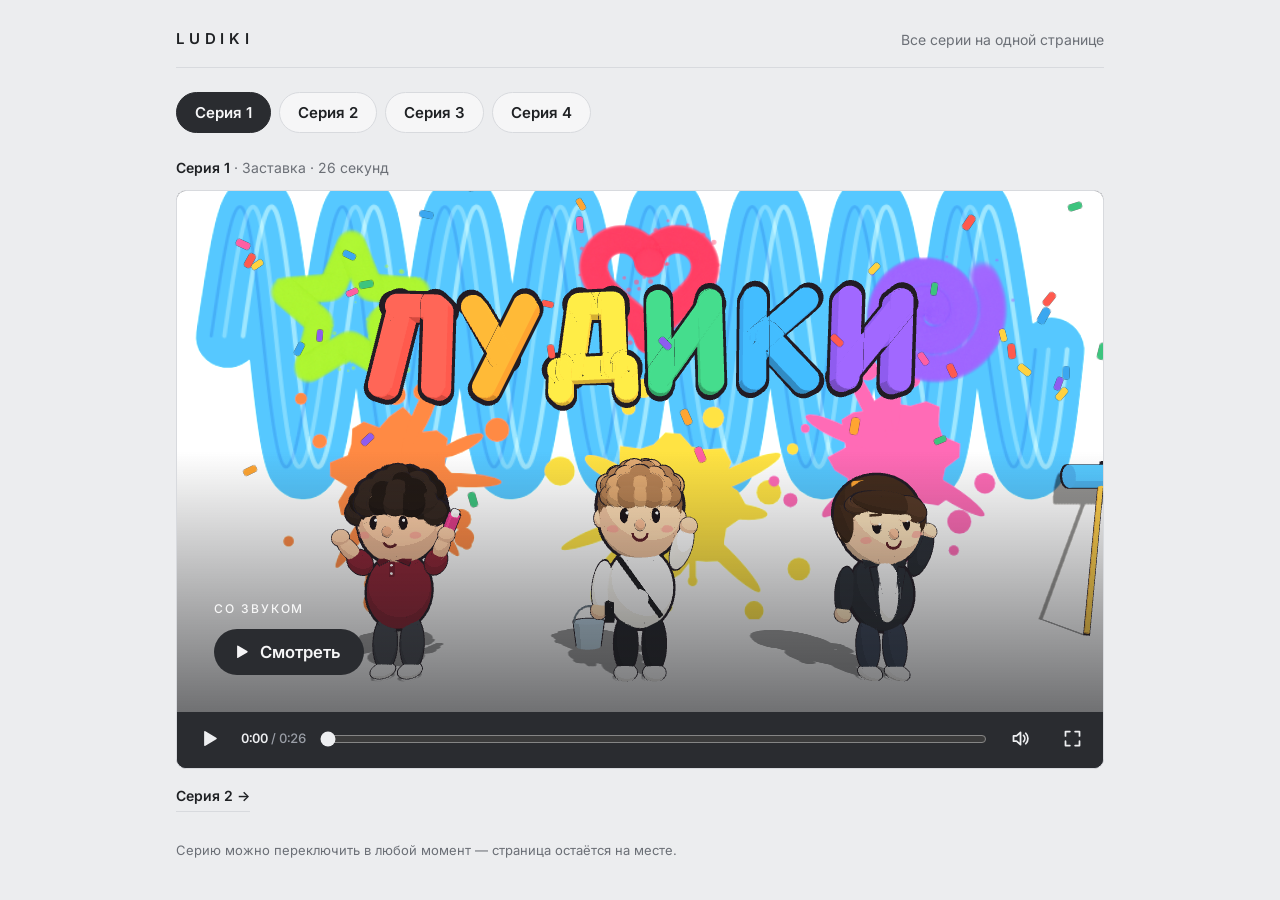
==== commit f9b92b26: "Общая страница со всеми сериями: переключение 1–4 без перехода между страницами Главная страница теп" ====
--- a/index.html
+++ b/index.html
@@ -3,13 +3,13 @@
 <head>
 <meta charset="utf-8">
 <meta name="viewport" content="width=device-width,initial-scale=1,viewport-fit=cover">
-<meta name="description" content="LUDIKI — анимированная заставка со звуком, 26 секунд.">
+<meta name="description" content="LUDIKI — все серии мультфильма в одном месте: переключайтесь между сериями, не покидая страницу.">
 <meta name="theme-color" content="#ECEDEF" media="(prefers-color-scheme: light)">
 <meta name="theme-color" content="#151618" media="(prefers-color-scheme: dark)">
-<meta property="og:title" content="LUDIKI">
-<meta property="og:description" content="Анимированная заставка со звуком, 26 секунд.">
+<meta property="og:title" content="LUDIKI — все серии">
+<meta property="og:description" content="Мультфильм ЛУДИКИ: серии 1–4 на одной странице.">
 <link rel="icon" href="data:image/svg+xml,%3Csvg xmlns='http://www.w3.org/2000/svg' viewBox='0 0 64 64'%3E%3Crect width='64' height='64' rx='14' fill='%232A2C30'/%3E%3Cpath d='M24 18v28l22-14z' fill='%23F6F6F7'/%3E%3C/svg%3E">
-<title>LUDIKI</title>
+<title>LUDIKI — все серии</title>
 <link rel="preconnect" href="https://fonts.googleapis.com">
 <link rel="preconnect" href="https://fonts.gstatic.com" crossorigin>
 <link rel="stylesheet" href="https://fonts.googleapis.com/css2?family=Inter:wght@400;500;600&display=swap" media="print" onload="this.media='all'">
@@ -63,540 +63,79 @@
 .foot{margin:auto 0 0;font-size:13px;color:var(--muted)}
 @media (hover:none){ .foot{display:none} }
 @media (max-width:520px){ .controls{flex-wrap:wrap;padding:6px 8px 8px} .scrub{order:-1;flex-basis:100%} .time{margin-right:auto} .player{border-radius:8px} }
+
+
+.top{align-items:center}
+.tabs{display:flex;flex-wrap:wrap;gap:8px}
+.tab{appearance:none;border:1px solid var(--line);background:var(--surface);color:var(--fg);font:600 15px/1 var(--font);padding:12px 18px;border-radius:999px;cursor:pointer;display:inline-flex;align-items:baseline;gap:8px;transition:background .15s,color .15s,border-color .15s}
+.tab small{font-weight:500;font-size:12px;color:var(--muted)}
+.tab:hover{border-color:var(--muted)}
+.tab:focus-visible{outline:2px solid var(--fg);outline-offset:2px}
+.tab[aria-selected="true"]{background:var(--btn);color:var(--btn-fg);border-color:var(--btn)}
+.tab[aria-selected="true"] small{color:inherit;opacity:.7}
+.view{display:flex;flex-direction:column;gap:12px}
+.meta{margin:0;font-size:14px;color:var(--muted)}
+.meta b{color:var(--fg);font-weight:600}
+#frame{display:block;width:100%;border:0;background:transparent;color-scheme:normal}
+.nav{display:flex;justify-content:space-between;gap:12px;flex-wrap:wrap}
+.nav button{appearance:none;border:0;background:none;color:var(--fg);font:600 14px/1 var(--font);padding:8px 0;cursor:pointer;border-bottom:1px solid var(--line)}
+.nav button:hover{border-color:var(--fg)}
+.nav button[hidden]{display:none}
+@media (max-width:520px){ .tabs{gap:6px} .tab{padding:11px 12px;font-size:14px} .tab small{display:none} }
 </style>
 </head>
 <body>
-
-
 <div class="page">
   <header class="top">
     <h1 class="brand">Ludiki</h1>
-    <p class="sub">Серия 1 · Заставка · 26 секунд · <a href="ep2.html">Серия 2 →</a></p>
+    <p class="sub" id="sub">Все серии на одной странице</p>
   </header>
 
-  <section class="player" id="player" aria-label="Заставка LUDIKI">
-    <div class="stage" id="stage">
-      <canvas id="scene" aria-label="Анимированная заставка LUDIKI"></canvas>
-      <div class="poster" id="poster">
-        <p class="ep" id="posterEp">Со звуком</p>
-        <button class="bigplay" id="start" type="button"><svg viewBox="0 0 24 24" aria-hidden="true"><path d="M7 4.5v15a1 1 0 0 0 1.5.86l12.4-7.5a1 1 0 0 0 0-1.72L8.5 3.64A1 1 0 0 0 7 4.5z"/></svg><span id="startLabel">Смотреть</span></button>
-      </div>
-    </div>
-    <div class="controls">
-      <button class="ctl" id="play" type="button" aria-label="Смотреть"><svg viewBox="0 0 24 24" aria-hidden="true"><path id="playIcon" d="M7 4.5v15a1 1 0 0 0 1.5.86l12.4-7.5a1 1 0 0 0 0-1.72L8.5 3.64A1 1 0 0 0 7 4.5z"/></svg></button>
-      <div class="time" id="time"><b>0:00</b> / 0:26</div>
-      <div class="scrub"><div class="ticks" id="ticks"></div><input id="scrub" type="range" min="0" max="260" step="1" value="0" aria-label="Перемотка"></div>
-      <button class="ctl" id="sound" type="button" aria-label="Выключить звук" aria-pressed="false"><svg viewBox="0 0 24 24" aria-hidden="true"><path id="soundIcon" d="M4 9h3.5L12 5v14l-4.5-4H4zM15.5 8.5a5 5 0 0 1 0 7M18 6a8.5 8.5 0 0 1 0 12" style="fill:none;stroke:currentColor;stroke-width:2;stroke-linecap:round;stroke-linejoin:round"/></svg></button>
-      <button class="ctl" id="fs" type="button" aria-label="Во весь экран"><svg viewBox="0 0 24 24" aria-hidden="true"><path d="M4 9V4h5M20 9V4h-5M4 15v5h5M20 15v5h-5" style="fill:none;stroke:currentColor;stroke-width:2;stroke-linecap:round;stroke-linejoin:round"/></svg></button>
-    </div>
+  <nav class="tabs" role="tablist" aria-label="Серии"><button class="tab" role="tab" id="tab1" data-ep="1" aria-selected="false" aria-controls="view"><span>Серия 1</span></button><button class="tab" role="tab" id="tab2" data-ep="2" aria-selected="false" aria-controls="view"><span>Серия 2</span></button><button class="tab" role="tab" id="tab3" data-ep="3" aria-selected="false" aria-controls="view"><span>Серия 3</span></button><button class="tab" role="tab" id="tab4" data-ep="4" aria-selected="false" aria-controls="view"><span>Серия 4</span></button></nav>
+
+  <section class="view" id="view" role="tabpanel">
+    <p class="meta" id="meta"></p>
+    <iframe id="frame" title="Плеер LUDIKI" allow="fullscreen; autoplay" allowfullscreen scrolling="no"></iframe>
+    <div class="nav"><button type="button" id="prev" hidden></button><button type="button" id="next" hidden></button></div>
   </section>
 
-  <p class="foot">Пробел — пауза, стрелки — перемотка на 2 секунды.</p>
+  <p class="foot">Серию можно переключить в любой момент — страница остаётся на месте.</p>
 </div>
 <script>
-window.__report=function(msg){ try{ var h=document.getElementById('stage')||document.body; if(h.querySelector('.fail[data-r]')) return; var d=document.createElement('div'); d.className='fail'; d.setAttribute('data-r','1'); d.textContent='Ошибка: '+msg; h.appendChild(d); }catch(e){} };
-window.addEventListener('error',function(e){ window.__report((e.message||'неизвестная')+(e.lineno?' (строка '+e.lineno+')':'')); });
-window.addEventListener('unhandledrejection',function(e){ window.__report(String(e.reason&&e.reason.message||e.reason)); });
-</script>
-<script src="vendor/three.r128.min.js"></script>
-<script>
 (function(){
-try{
-'use strict';
-const $=id=>document.getElementById(id);
-const stage=$('stage'), canvas=$('scene'), posterEl=$('poster'), startBtn=$('start'), startLabel=$('startLabel'), posterEp=$('posterEp');
-const playBtn=$('play'), playIcon=$('playIcon'), timeEl=$('time'), scrub=$('scrub'), soundBtn=$('sound'), soundIcon=$('soundIcon'), fsBtn=$('fs'), playerEl=$('player');
-const DUR=26, POSTER_T=21.9;
-const reduceMotion=window.matchMedia&&window.matchMedia('(prefers-reduced-motion: reduce)').matches;
-function fail(msg){ const d=document.createElement('div'); d.className='fail'; d.textContent=msg; stage.appendChild(d); posterEl.hidden=true; }
-if(!window.THREE){ fail('Не удалось загрузить three.js. Проверьте интернет и обновите страницу.'); return; }
-let renderer;
-try{ try{ renderer=new THREE.WebGLRenderer({canvas,antialias:true}); }catch(e0){ renderer=new THREE.WebGLRenderer({canvas,antialias:false}); } }catch(e){ fail('Браузер не смог запустить 3D-графику (WebGL). Откройте страницу в другом браузере.'); return; }
-
-/* ---------- helpers ---------- */
-const TAU=Math.PI*2;
-const clamp=(x,a,b)=>x<a?a:(x>b?b:x);
-const sm=x=>{x=clamp(x,0,1);return x*x*(3-2*x);};
-const seg=(t,a,b)=>clamp((t-a)/(b-a),0,1);
-const lerp=(a,b,k)=>a+(b-a)*k;
-const bump=(t,a,b)=>(t>a&&t<b)?Math.sin(Math.PI*(t-a)/(b-a)):0;
-const win=(t,a,b,fi,fo)=>sm(seg(t,a,a+fi))*(1-sm(seg(t,b-fo,b)));
-function tr(keys,t,linear){
-  const n=keys.length; if(t<=keys[0][0]) return keys[0][1]; if(t>=keys[n-1][0]) return keys[n-1][1];
-  for(let i=0;i<n-1;i++){ const a=keys[i], b=keys[i+1]; if(t<b[0]){ let k=(t-a[0])/(b[0]-a[0]); if(!linear) k=sm(k); const va=a[1], vb=b[1]; if(Array.isArray(va)) return va.map((v,j)=>lerp(v,vb[j],k)); return lerp(va,vb,k); } }
-  return keys[n-1][1];
+var EPS=[{"n": 1, "name": "Заставка", "dur": "26 секунд", "src": "ep1.html"}, {"n": 2, "name": "«Экспресс»", "dur": "34 секунды", "src": "ep2.html"}, {"n": 3, "name": "", "dur": "2 минуты 7 секунд", "src": "ep3.html"}, {"n": 4, "name": "", "dur": "1 минута 33 секунды", "src": "ep4.html"}];
+var frame=document.getElementById('frame'), meta=document.getElementById('meta'), prev=document.getElementById('prev'), next=document.getElementById('next');
+var cur=0;
+function ratioH(){ return Math.round(frame.getBoundingClientRect().width*9/16)+58; }
+function fromHash(){ var m=/^#?ep(\d+)$/.exec(location.hash); var n=m?+m[1]:1; return EPS.some(function(e){return e.n===n})?n:1; }
+function show(n,push){
+  var e=EPS.filter(function(x){return x.n===n})[0]; if(!e) return;
+  cur=n;
+  EPS.forEach(function(x){ var t=document.getElementById('tab'+x.n); t.setAttribute('aria-selected',x.n===n); t.tabIndex=x.n===n?0:-1; });
+  meta.innerHTML='<b>Серия '+n+'</b>'+(e.name?' · '+e.name:'')+' · '+e.dur;
+  document.title='LUDIKI — серия '+n;
+  frame.style.height=ratioH()+'px';
+  frame.src=e.src+'?embed';
+  var p=EPS.filter(function(x){return x.n===n-1})[0], q=EPS.filter(function(x){return x.n===n+1})[0];
+  prev.hidden=!p; next.hidden=!q;
+  if(p) prev.textContent='← Серия '+p.n; if(q) next.textContent='Серия '+q.n+' →';
+  if(push!==false){ try{ history.replaceState(null,'','#ep'+n); }catch(_){ location.hash='ep'+n; } }
 }
-function trA(keys,t){
-  const n=keys.length; if(t<=keys[0][0]) return keys[0][1]; if(t>=keys[n-1][0]) return keys[n-1][1];
-  for(let i=0;i<n-1;i++){ const a=keys[i], b=keys[i+1]; if(t<b[0]){ const k=sm((t-a[0])/(b[0]-a[0])); let d=b[1]-a[1]; d=((d+Math.PI)%TAU+TAU)%TAU-Math.PI; return a[1]+d*k; } }
-  return keys[n-1][1];
-}
-function spd(keys,t){ const a=tr(keys,t,true), b=tr(keys,t+0.05,true); return Math.hypot(b[0]-a[0],b[1]-a[1])/0.05; }
-function rng(seed){ return function(){ seed|=0; seed=seed+0x6D2B79F5|0; let t=Math.imul(seed^seed>>>15,1|seed); t=t+Math.imul(t^t>>>7,61|t)^t; return ((t^t>>>14)>>>0)/4294967296; }; }
-const midi=m=>440*Math.pow(2,(m-69)/12);
-
-/* ---------- scene ---------- */
-renderer.setPixelRatio(Math.min(window.devicePixelRatio||1,2));
-renderer.shadowMap.enabled=true; renderer.shadowMap.type=THREE.PCFSoftShadowMap;
-const scene=new THREE.Scene(); scene.background=new THREE.Color(0xFFFFFF);
-const camera=new THREE.PerspectiveCamera(40,16/9,0.1,200);
-function canvasTex(w,h,draw){ const c=document.createElement('canvas'); c.width=w; c.height=h; draw(c.getContext('2d'),w,h); return new THREE.CanvasTexture(c); }
-const grad=canvasTex(3,1,g=>{ ['#7a7a7a','#c4c4c4','#ffffff'].forEach((c,i)=>{g.fillStyle=c; g.fillRect(i,0,1,1);}); });
-grad.minFilter=grad.magFilter=THREE.NearestFilter; grad.generateMipmaps=false;
-const toon=(color,extra)=>new THREE.MeshToonMaterial(Object.assign({color,gradientMap:grad},extra||{}));
-const basic=(color,extra)=>new THREE.MeshBasicMaterial(Object.assign({color},extra||{}));
-const OUT=new THREE.MeshBasicMaterial({color:0x221C24,side:THREE.BackSide});
-const GEO={ sph:new THREE.SphereGeometry(1,28,18), sphLo:new THREE.SphereGeometry(1,14,10), cyl:new THREE.CylinderGeometry(1,1,1,18), box:new THREE.BoxGeometry(1,1,1) };
-function addOutline(mesh,s){ const o=new THREE.Mesh(mesh.geometry,OUT); o.scale.setScalar(s); mesh.add(o); return o; }
-function part(geo,mat,parent,o){
-  o=o||{}; const m=new THREE.Mesh(geo,mat);
-  if(o.p) m.position.set(o.p[0],o.p[1],o.p[2]);
-  if(o.r) m.rotation.set(o.r[0],o.r[1],o.r[2]);
-  if(o.s!==undefined){ if(typeof o.s==='number') m.scale.setScalar(o.s); else m.scale.set(o.s[0],o.s[1],o.s[2]); }
-  m.castShadow=o.cast!==false; m.receiveShadow=!!o.recv;
-  const ol=o.o===undefined?1.07:o.o; if(ol) addOutline(m,ol);
-  parent.add(m); return m;
-}
-function group(parent,p){ const g=new THREE.Group(); if(p) g.position.set(p[0],p[1],p[2]); parent.add(g); return g; }
-const WHITE=basic(0xFFFFFF), INK=basic(0x1B1418), MOUTHC=basic(0x5E1F25), BLUSH=basic(0xFF8C8C,{transparent:true,opacity:0.5});
-
-scene.add(new THREE.HemisphereLight(0xFFFFFF,0xF2EEE6,0.6));
-const key=new THREE.DirectionalLight(0xFFFFFF,0.55);
-key.position.set(4,12,10); key.target.position.set(0,1,-1);
-key.castShadow=true; key.shadow.mapSize.set(2048,2048);
-Object.assign(key.shadow.camera,{left:-15,right:15,top:15,bottom:-15,near:1,far:50});
-key.shadow.bias=-0.0006; key.shadow.normalBias=0.02;
-scene.add(key,key.target);
-
-// paintable wall
-const WALL={w:26,h:13,z:-3};
-const PW=1024, PH=512;
-const pc=document.createElement('canvas'); pc.width=PW; pc.height=PH; const pg=pc.getContext('2d');
-const paintTex=new THREE.CanvasTexture(pc);
-const wx=x=>(x+WALL.w/2)/WALL.w*PW, wy=y=>(WALL.h-y)/WALL.h*PH, ws=u=>u/WALL.w*PW;
-const wall=new THREE.Mesh(new THREE.PlaneGeometry(WALL.w,WALL.h),toon(0xFFFFFF,{map:paintTex}));
-wall.position.set(0,WALL.h/2,WALL.z); wall.receiveShadow=true; scene.add(wall);
-const floor=new THREE.Mesh(new THREE.PlaneGeometry(60,40),toon(0xFFFFFF));
-floor.rotation.x=-Math.PI/2; floor.position.set(0,0,WALL.z+20); floor.receiveShadow=true; scene.add(floor);
-
-/* ---------- characters ---------- */
-function curls(head,mat,mat2,center,rad,rows,cr){
-  rows.forEach(([e,a0,a1,n],ri)=>{ for(let i=0;i<n;i++){ const a=n===1?0:lerp(a0,a1,i/(n-1)); const d=[Math.sin(a)*Math.cos(e),Math.sin(e),Math.cos(a)*Math.cos(e)];
-    part(GEO.sphLo,(i+ri)%2?mat2:mat,head,{p:[center[0]+d[0]*rad,center[1]+d[1]*rad,center[2]+d[2]*rad],s:cr*(0.9+((i*7+ri*3)%5)*0.05),o:1.1}); } });
-}
-function makeKid(c){
-  const R={c}; R.root=group(scene); R.base=c.scale||1; R.root.scale.setScalar(R.base);
-  const skin=toon(c.skin), top=toon(c.top), pants=toon(c.pants), shoe=toon(c.shoe), brow=toon(c.brow);
-  R.hipsY=0.82; R.hips=group(R.root,[0,R.hipsY,0]);
-  part(GEO.sph,top,R.hips,{p:[0,0.42,0],s:[0.47,0.56,0.36]});
-  part(GEO.cyl,skin,R.hips,{p:[0,0.98,0],s:[0.13,0.18,0.13],o:0});
-  R.head=group(R.hips,[0,1.42,0]);
-  part(GEO.sph,skin,R.head,{s:[0.58,0.6,0.56]});
-  for(const sx of [-1,1]){
-    part(GEO.sph,skin,R.head,{p:[0.56*sx,-0.02,0.02],s:[0.09,0.13,0.07],o:1.12});
-    part(GEO.sph,BLUSH,R.head,{p:[0.36*sx,-0.14,0.44],s:[0.09,0.05,0.03],o:0,cast:false});
-  }
-  part(GEO.sph,toon(c.skinDark),R.head,{p:[0,-0.08,0.56],s:[0.065,0.075,0.06],o:1.12});
-  R.eyes=[];
-  for(const sx of [-1,1]){ const e=group(R.head,[0.2*sx,0.04,0.5]); part(GEO.sph,INK,e,{s:[0.072,0.105,0.04],o:0,cast:false}); part(GEO.sphLo,WHITE,e,{p:[0.025,0.04,0.034],s:0.022,o:0,cast:false}); R.eyes.push(e); }
-  if(c.lids) for(const sx of [-1,1]) part(GEO.sph,skin,R.head,{p:[0.2*sx,0.115,0.515],s:[0.1,0.06,0.045],o:0,cast:false});
-  for(const sx of [-1,1]) part(GEO.box,brow,R.head,{p:[0.2*sx,0.21,0.5],s:[0.17,c.browT,0.03],r:[0,0,c.browTilt*sx],o:0,cast:false});
-  const arcGeo=(len)=>new THREE.TorusGeometry(0.1,0.02,6,16,len);
-  R.mouths={};
-  R.mouths.flat=part(GEO.box,MOUTHC,R.head,{p:[0,-0.26,0.51],s:[0.13,0.022,0.02],o:0,cast:false});
-  R.mouths.smile=part(arcGeo(Math.PI),MOUTHC,R.head,{p:[0,-0.19,0.505],r:[0,0,Math.PI],o:0,cast:false});
-  R.mouths.smirk=part(arcGeo(Math.PI*0.7),MOUTHC,R.head,{p:[0.03,-0.2,0.505],r:[0,0,Math.PI+0.35],o:0,cast:false});
-  R.mouths.open=part(GEO.sph,MOUTHC,R.head,{p:[0,-0.25,0.5],s:[0.1,0.075,0.03],o:0,cast:false});
-  R.setMouth=k=>{ for(const m in R.mouths) R.mouths[m].visible=(m===k); };
-  R.setMouth(c.mouth);
-  R.armA=group(R.hips,[0.5,0.74,0]); R.armB=group(R.hips,[-0.5,0.74,0]);
-  for(const a of [R.armA,R.armB]){
-    if(c.shortSleeve){ part(GEO.sph,top,a,{p:[0,-0.15,0],s:[0.16,0.22,0.16]}); part(GEO.sph,skin,a,{p:[0,-0.42,0],s:[0.11,0.26,0.11]}); }
-    else part(GEO.sph,top,a,{p:[0,-0.3,0],s:[0.14,0.36,0.14]});
-    part(GEO.sph,skin,a,{p:[0,-0.64,0.02],s:0.12});
-  }
-  R.handA=group(R.armA,[0,-0.68,0.05]); R.handB=group(R.armB,[0,-0.68,0.05]);
-  R.legY=0.82; R.legA=group(R.root,[0.2,R.legY,0]); R.legB=group(R.root,[-0.2,R.legY,0]);
-  for(const l of [R.legA,R.legB]){ part(GEO.sph,pants,l,{p:[0,-0.36,0],s:[0.17,0.4,0.17]}); part(GEO.sph,shoe,l,{p:[0,-0.74,0.08],s:[0.16,0.1,0.26]}); }
-  c.build(R,{skin,top});
-  return R;
-}
-// A: dark straight hair with a long side-swept fringe, black jacket over a white tee, earbud
-const KA=makeKid({skin:0xF1CBAA,skinDark:0xE2AE8C,top:0x262A31,pants:0x30394A,shoe:0xF4F4F4,brow:0x3A2619,browT:0.035,browTilt:0.05,mouth:'flat',lids:true,
-  build(R,m){ const h=toon(0x3A2619), h2=toon(0x4B3222), H=R.head;
-    part(GEO.sph,h,H,{p:[0,0.2,-0.1],s:[0.62,0.56,0.58]});
-    part(GEO.sph,h,H,{p:[0,-0.04,-0.36],s:[0.52,0.44,0.3]});
-    for(const sx of [-1,1]) part(GEO.sph,h,H,{p:[0.52*sx,0.1,0.0],s:[0.14,0.3,0.32]});
-    part(GEO.sph,h,H,{p:[0.02,0.34,0.4],s:[0.52,0.17,0.2],r:[0.25,0,-0.28]});
-    part(GEO.sph,h2,H,{p:[0.34,0.22,0.4],s:[0.24,0.18,0.17],r:[0.2,0,-0.65]});
-    part(GEO.sph,h2,H,{p:[-0.3,0.4,0.3],s:[0.26,0.14,0.2],r:[0.3,0,0.2]});
-    const bud=basic(0xFAFAFA); part(GEO.sph,bud,H,{p:[0.6,-0.05,0.08],s:[0.045,0.06,0.045],o:1.2}); part(GEO.cyl,bud,H,{p:[0.6,-0.15,0.09],s:[0.018,0.13,0.018],o:1.3});
-    part(GEO.sph,toon(0xF4F4F1),R.hips,{p:[0,0.46,0.22],s:[0.22,0.44,0.16],o:0});
-    for(const sx of [-1,1]){ part(GEO.box,m.top,R.hips,{p:[0.17*sx,0.62,0.31],s:[0.09,0.42,0.06],r:[0,0,-0.18*sx],o:1.1}); part(GEO.box,m.top,R.hips,{p:[0.2*sx,0.92,0.14],s:[0.2,0.1,0.14],r:[0.5,0,-0.4*sx],o:1.1}); }
-  }});
-// B: light brown curls, white long-sleeve, black trousers, crossbody strap
-const KB=makeKid({skin:0xEFC4A1,skinDark:0xDDA885,top:0xF6F5F1,pants:0x1D1E23,shoe:0xF2F2F2,brow:0x6E4B30,browT:0.035,browTilt:-0.08,mouth:'smile',scale:1.06,
-  build(R){ const h=toon(0xA0724A), h2=toon(0xC59565), side=toon(0x7E583A), H=R.head;
-    part(GEO.sph,side,H,{p:[0,0.16,-0.08],s:[0.61,0.56,0.58]});
-    curls(H,h,h2,[0,0.12,0],0.56,[[0.33,-0.9,0.9,7],[0.62,-1.5,1.5,9],[0.92,-2.5,2.5,9],[1.28,-2.6,2.6,6]],0.15);
-    const blk=toon(0x18181B);
-    part(GEO.box,blk,R.hips,{p:[0.0,0.48,0.345],s:[0.07,1.0,0.03],r:[0.12,0,0.62],o:0});
-    part(GEO.box,blk,R.hips,{p:[0.0,0.48,-0.345],s:[0.07,1.0,0.03],r:[-0.12,0,-0.62],o:0});
-    part(GEO.box,blk,R.hips,{p:[-0.42,0.12,0.12],s:[0.12,0.26,0.24]});
-  }});
-// C: dark wavy curls, thick brows, burgundy polo
-const KC=makeKid({skin:0xEAB896,skinDark:0xD69C78,top:0x7B1F2E,pants:0x3A3D44,shoe:0xF0F0F0,brow:0x1A120E,browT:0.058,browTilt:0.12,mouth:'smirk',shortSleeve:true,
-  build(R,m){ const h=toon(0x1E1612), h2=toon(0x2E221C), H=R.head;
-    part(GEO.sph,h,H,{p:[0,0.2,-0.08],s:[0.65,0.6,0.62]});
-    part(GEO.sph,h,H,{p:[0,-0.02,-0.36],s:[0.54,0.44,0.32]});
-    curls(H,h,h2,[0,0.12,0],0.58,[[0.1,-1.5,-1.25,2],[0.1,1.25,1.5,2],[0.36,-1.0,1.0,6],[0.66,-1.6,1.6,8],[0.98,-2.6,2.6,8],[1.32,-2.4,2.4,5]],0.19);
-    part(GEO.sphLo,h2,H,{p:[-0.1,0.3,0.5],s:0.13,o:1.1}); part(GEO.sphLo,h,H,{p:[0.16,0.31,0.49],s:0.12,o:1.1});
-    const dk=toon(0x641826);
-    for(const sx of [-1,1]) part(GEO.box,dk,R.hips,{p:[0.14*sx,0.93,0.2],s:[0.2,0.07,0.17],r:[0.45,0,-0.5*sx],o:1.12});
-    part(GEO.box,dk,R.hips,{p:[0,0.78,0.335],s:[0.07,0.22,0.03],o:0});
-    [0.84,0.72].forEach(y=>part(GEO.sphLo,toon(0xF2E9E4),R.hips,{p:[0,y,0.355],s:0.02,o:0}));
-  }});
-
-/* ---------- tools ---------- */
-const POLE=part(GEO.cyl,toon(0xF2B642),scene,{s:[0.045,1,0.045],o:1.2});
-const roller=group(scene);
-part(new THREE.CylinderGeometry(0.24,0.24,1.35,20),toon(0x4CB1EF),roller,{r:[0,0,Math.PI/2],o:1.06});
-part(GEO.cyl,toon(0x9AA3AD),roller,{p:[0,0,0.32],r:[Math.PI/2,0,0],s:[0.03,0.64,0.03],o:1.2});
-const bucket=group(scene);
-part(new THREE.CylinderGeometry(0.27,0.21,0.44,20),toon(0x9FB4C2),bucket,{p:[0,-0.24,0],o:1.06});
-const bucketPaint=part(new THREE.CircleGeometry(0.25,20),toon(0xFF7A3D),bucket,{p:[0,-0.035,0],r:[-Math.PI/2,0,0],o:0,cast:false});
-part(new THREE.TorusGeometry(0.27,0.018,6,20,Math.PI),toon(0x5F6B75),bucket,{p:[0,-0.02,0],o:0});
-const can=group(KC.handA,[0,-0.02,0.06]);
-part(GEO.cyl,toon(0xE23C8C),can,{p:[0,-0.1,0],s:[0.085,0.3,0.085],o:1.12});
-part(GEO.cyl,toon(0xF5F5F5),can,{p:[0,-0.28,0],s:[0.06,0.07,0.06],o:1.15});
-const nozzle=group(can,[0,-0.34,0]);
-
-/* ---------- letters ---------- */
-function stadium(hl,r){ const s=new THREE.Shape(); s.moveTo(-hl+r,-r); s.lineTo(hl-r,-r); s.absarc(hl-r,0,r,-Math.PI/2,Math.PI/2,false); s.lineTo(-hl+r,r); s.absarc(-hl+r,0,r,Math.PI/2,Math.PI*1.5,false); return s; }
-function barGeo(len,w,d){ const g=new THREE.ExtrudeGeometry(stadium(len/2+w/2,w/2),{depth:d,bevelEnabled:true,bevelThickness:0.03,bevelSize:0.03,bevelSegments:2,curveSegments:10}); g.translate(0,0,-d/2); return g; }
-const LETTER_DEFS=[
-  ['Л',0xFF5A4E,[[0.12,0.14,0.36,1.26],[0.32,1.26,0.86,1.26],[0.86,0.14,0.86,1.26]]],
-  ['У',0xFFA531,[[0.86,1.26,0.28,0.14],[0.14,1.26,0.52,0.6]]],
-  ['Д',0xFFD23F,[[0.2,0.36,0.36,1.26],[0.36,1.26,0.82,1.26],[0.82,0.36,0.82,1.26],[0.04,0.36,0.96,0.36],[0.04,0.36,0.04,0.06],[0.96,0.36,0.96,0.06]]],
-  ['И',0x3DC47E,[[0.14,0.14,0.14,1.26],[0.86,0.14,0.86,1.26],[0.14,0.22,0.86,1.18]]],
-  ['К',0x3BA7F0,[[0.14,0.14,0.14,1.26],[0.24,0.7,0.86,1.26],[0.32,0.72,0.88,0.14]]],
-  ['И',0x8E5CF0,[[0.14,0.14,0.14,1.26],[0.86,0.14,0.86,1.26],[0.14,0.22,0.86,1.18]]]
-];
-const W_BAR=0.28, D_BAR=0.3;
-const LETTERS=LETTER_DEFS.map(([ch,col,bars],i)=>{
-  const g=group(scene); const inner=group(g,[-0.5,0,0]); const mat=toon(0xFFFFFF);
-  bars.forEach(([x1,y1,x2,y2])=>{ const len=Math.hypot(x2-x1,y2-y1), ang=Math.atan2(y2-y1,x2-x1);
-    const m=new THREE.Mesh(barGeo(len,W_BAR,D_BAR),mat); m.position.set((x1+x2)/2,(y1+y2)/2,0); m.rotation.z=ang; inner.add(m);
-    const o=new THREE.Mesh(barGeo(len+0.07,W_BAR+0.07,D_BAR+0.07),OUT); o.position.copy(m.position); o.rotation.z=ang; inner.add(o); });
-  return {g,mat,color:new THREE.Color(col),i};
+EPS.forEach(function(x){ document.getElementById('tab'+x.n).addEventListener('click',function(){ if(cur!==x.n) show(x.n); }); });
+document.querySelector('.tabs').addEventListener('keydown',function(ev){
+  if(ev.key!=='ArrowRight'&&ev.key!=='ArrowLeft') return;
+  var n=cur+(ev.key==='ArrowRight'?1:-1); if(n<1||n>EPS.length) return;
+  show(n); document.getElementById('tab'+n).focus(); ev.preventDefault();
 });
-const OWNERS=[KC,KC,KB,KB,KA,KA];
-const LINEUP={C:[-3.6,0.8],B:[0,0.8],A:[3.6,0.8]};
-const OWN_X=[LINEUP.C[0],LINEUP.C[0],LINEUP.B[0],LINEUP.B[0],LINEUP.A[0],LINEUP.A[0]];
-const SIDE=[-1,1,-1,1,-1,1];
-const FALL0=15.2, PICK0=16.45, TOSS=17.88;
-LETTERS.forEach(L=>{ const i=L.i; L.fall=FALL0+i*0.09; L.floor=new THREE.Vector3(OWN_X[i]+SIDE[i]*0.56,0,2.15); L.launch=TOSS+0.02+i*0.04; L.dur=1.25; L.land=L.launch+L.dur; L.final=new THREE.Vector3((i-2.5)*1.62,4.45,-0.4); });
-
-/* ---------- paint definitions ---------- */
-function rollerXY(t){ const u=seg(t,4.3,8.0), x=lerp(-8.8,8.8,u); return [x,6.0+2.8*Math.sin((x+8.8)*2.85)]; }
-const SPLATS=[{rel:8.3,x:-5.2,y:3.0,r:1.45,c:'#FF7A3D',hex:0xFF7A3D},{rel:9.0,x:0.7,y:2.4,r:1.65,c:'#FFC93C',hex:0xFFC93C},{rel:9.7,x:5.4,y:3.4,r:1.45,c:'#FF5FA2',hex:0xFF5FA2}];
-SPLATS.forEach((S,si)=>{ S.imp=S.rel+0.35; const r=rng(50+si);
-  S.blob=[]; for(let i=0;i<30;i++) S.blob.push(0.82+0.12*Math.sin(i*1.7+si)+0.1*r());
-  S.sats=[]; for(let i=0;i<11;i++) S.sats.push({a:r()*TAU,d:1.15+r()*0.7,r:0.06+r()*0.14});
-  S.spikes=[]; for(let i=0;i<7;i++) S.spikes.push({a:r()*TAU,d:0.85+r()*0.2,l:0.35+r()*0.3,w:0.07+r()*0.05});
-  S.drips=[]; for(let i=0;i<4;i++) S.drips.push({x:(r()-0.5)*1.2,len:0.6+r()*1.3,w:0.12+r()*0.1});
+prev.addEventListener('click',function(){ show(cur-1); window.scrollTo({top:0,behavior:'smooth'}); });
+next.addEventListener('click',function(){ show(cur+1); window.scrollTo({top:0,behavior:'smooth'}); });
+window.addEventListener('message',function(ev){
+  if(ev.source!==frame.contentWindow||!ev.data) return;
+  if(ev.data.ludiki==='height'&&ev.data.h) frame.style.height=ev.data.h+'px';
 });
-function brush(color){ const c=document.createElement('canvas'); c.width=c.height=48; const g=c.getContext('2d'); const gr=g.createRadialGradient(24,24,0,24,24,24); const col=new THREE.Color(color); const rgb=Math.round(col.r*255)+','+Math.round(col.g*255)+','+Math.round(col.b*255); gr.addColorStop(0,'rgba('+rgb+',0.95)'); gr.addColorStop(0.45,'rgba('+rgb+',0.75)'); gr.addColorStop(1,'rgba('+rgb+',0)'); g.fillStyle=gr; g.fillRect(0,0,48,48); return c; }
-const STAR_V=[]; for(let k=0;k<=10;k++){ const a=Math.PI/2+k*Math.PI/5, rr=k%2?0.45:1; STAR_V.push([Math.cos(a)*rr,Math.sin(a)*rr]); }
-const SPRAYS=[
-  {t0:10.7,t1:11.5,c:'#8E5CF0',hex:0x8E5CF0,stand:[5.0,-1.2],path:u=>{ const th=u*4.2*Math.PI, r=1.4*(0.1+0.9*u); return [6.2+r*Math.cos(th),6.5+r*Math.sin(th)]; }},
-  {t0:12.0,t1:12.8,c:'#FF3B5C',hex:0xFF3B5C,stand:[0.4,-1.2],path:u=>{ const th=u*TAU, s=0.075; return [0.2+16*Math.pow(Math.sin(th),3)*s, 7.2+(13*Math.cos(th)-5*Math.cos(2*th)-2*Math.cos(3*th)-Math.cos(4*th))*s]; }},
-  {t0:13.3,t1:14.1,c:'#9BDB2F',hex:0x9BDB2F,stand:[-5.0,-1.2],path:u=>{ const f=u*10, k=Math.min(9,Math.floor(f)), q=f-k, a=STAR_V[k], b=STAR_V[k+1]; return [-6.2+1.5*lerp(a[0],b[0],q),6.5+1.5*lerp(a[1],b[1],q)]; }}
-];
-SPRAYS.forEach((S,si)=>{ S.brush=brush(S.hex); const r=rng(80+si); S.mist=[]; for(let i=0;i<90;i++) S.mist.push({u:r(),dx:(r()-0.5)*ws(0.9),dy:(r()-0.5)*ws(0.9),r:0.8+r()*1.6}); });
-function sprayAt(t){ for(const S of SPRAYS) if(t>=S.t0&&t<S.t1) return S; return null; }
-
-function drawPaint(t){
-  pg.globalAlpha=1; pg.fillStyle='#FFFFFF'; pg.fillRect(0,0,PW,PH);
-  if(t>4.3){
-    const tEnd=Math.min(t,8.0), pts=[];
-    for(let s=4.3;s<tEnd;s+=0.008){ const h=rollerXY(s); pts.push([wx(h[0]),wy(h[1])]); }
-    const h=rollerXY(tEnd); pts.push([wx(h[0]),wy(h[1])]);
-    pg.lineCap='round'; pg.lineJoin='round';
-    const stroke=(w,col,dx)=>{ pg.strokeStyle=col; pg.lineWidth=w; pg.beginPath(); pts.forEach((p,i)=>i?pg.lineTo(p[0]+dx,p[1]):pg.moveTo(p[0]+dx,p[1])); pg.stroke(); };
-    stroke(ws(1.38),'#4CB1EF',0); stroke(ws(0.1),'rgba(255,255,255,0.35)',ws(0.32)); stroke(ws(0.07),'rgba(25,100,170,0.28)',-ws(0.36)); stroke(ws(0.09),'rgba(255,255,255,0.22)',-ws(0.08));
-  }
-  SPLATS.forEach(S=>{
-    if(t<S.imp) return;
-    const k=sm(seg(t,S.imp,S.imp+0.14)), cx=wx(S.x), cy=wy(S.y), R=ws(S.r)*(0.3+0.7*k);
-    pg.fillStyle=S.c;
-    pg.beginPath(); S.blob.forEach((v,i)=>{ const a=i/S.blob.length*TAU, px=cx+Math.cos(a)*R*v, py=cy+Math.sin(a)*R*v; i?pg.lineTo(px,py):pg.moveTo(px,py); }); pg.closePath(); pg.fill();
-    S.sats.forEach(s=>{ pg.beginPath(); pg.arc(cx+Math.cos(s.a)*R*s.d,cy+Math.sin(s.a)*R*s.d,R*s.r,0,TAU); pg.fill(); });
-    S.spikes.forEach(s=>{ pg.save(); pg.translate(cx,cy); pg.rotate(s.a); pg.beginPath(); pg.ellipse(R*s.d,0,R*s.l,R*s.w,0,0,TAU); pg.fill(); pg.restore(); });
-    const kd=sm(seg(t,S.imp+0.15,S.imp+2.4));
-    S.drips.forEach(d=>{ const x0=cx+R*d.x, y0=cy+R*0.55, L=ws(d.len)*kd, w=ws(d.w); pg.fillRect(x0-w/2,y0,w,L); pg.beginPath(); pg.arc(x0,y0+L,w*0.72,0,TAU); pg.fill(); });
-  });
-  const BRR=ws(0.33);
-  SPRAYS.forEach(S=>{
-    if(t<S.t0) return; const u=seg(t,S.t0,S.t1), N=320, n=Math.floor(u*N);
-    for(let i=0;i<=n;i++){ const q=S.path(i/N); pg.drawImage(S.brush,wx(q[0])-BRR,wy(q[1])-BRR,BRR*2,BRR*2); }
-    pg.fillStyle=S.c; pg.globalAlpha=0.55;
-    S.mist.forEach(m=>{ if(m.u<=u){ const q=S.path(m.u); pg.beginPath(); pg.arc(wx(q[0])+m.dx,wy(q[1])+m.dy,m.r,0,TAU); pg.fill(); } });
-    pg.globalAlpha=1;
-  });
-  paintTex.needsUpdate=true;
-}
-
-/* ---------- sprites: blobs, spray mist, confetti, letter splashes ---------- */
-const dotTex=canvasTex(32,32,g=>{ g.fillStyle='#fff'; g.beginPath(); g.arc(16,16,14,0,TAU); g.fill(); });
-const confTex=canvasTex(32,32,g=>{ g.fillStyle='#fff'; g.beginPath(); if(g.roundRect) g.roundRect(4,10,24,12,5); else g.rect(4,10,24,12); g.fill(); });
-function spr(tex,color,scale){ const s=new THREE.Sprite(new THREE.SpriteMaterial({map:tex,color,transparent:true,depthWrite:false})); s.scale.setScalar(scale); s.visible=false; scene.add(s); return s; }
-const blobs=SPLATS.map(S=>{ const m=part(GEO.sph,toon(S.hex),scene,{s:0.22,o:1.12}); m.visible=false; return m; });
-const mist=[]; for(let i=0;i<16;i++) mist.push(spr(dotTex,0xffffff,0.12));
-const PALETTE=[0xFF5A4E,0xFFA531,0xFFD23F,0x3DC47E,0x3BA7F0,0x8E5CF0,0xFF5FA2];
-const confetti=[]; (function(){ const r=rng(99); for(let i=0;i<80;i++){ const s=spr(confTex,PALETTE[i%PALETTE.length],0.32); confetti.push({s,t0:19.3+r()*2.2,x:(r()-0.5)*18,z:-1.6+r()*4,sp:2.0+r()*1.6,ph:r()*TAU,rot:(r()-0.5)*8}); } })();
-const splashes=[]; LETTERS.forEach(L=>{ for(let j=0;j<7;j++){ const a=j/7*TAU+L.i; splashes.push({L,s:spr(dotTex,L.color.getHex(),0.16),dx:Math.cos(a),dy:Math.sin(a)}); } });
-
-/* ---------- posing ---------- */
-function resetRig(R){
-  R.hips.position.y=R.hipsY; R.hips.rotation.set(0,0,0); R.head.rotation.set(0,0,0);
-  for(const k of ['armA','armB','legA','legB']) R[k].rotation.set(0,0,0);
-  R.armA.rotation.z=0.12; R.armB.rotation.z=-0.12; R.root.scale.setScalar(R.base);
-}
-function walk(R,t,amt,freq){ const ph=t*freq, s=Math.sin(ph)*0.75*amt; R.legA.rotation.x=s; R.legB.rotation.x=-s; R.armA.rotation.x+=-s*0.7; R.armB.rotation.x+=s*0.7; R.hips.position.y+=Math.abs(Math.cos(ph))*0.07*amt; }
-function blink(R,t,off){ const c=(t+off)%3.1, s=c<0.11?0.12:1; R.eyes.forEach(e=>e.scale.y=s); }
-function place(R,x,z,rot,lift){ R.root.position.set(x,lift||0,z); R.root.rotation.y=rot; }
-function letterActs(R,t,o){
-  let lift=0;
-  const pk=win(t,PICK0,PICK0+0.55,0.22,0.25);
-  if(pk>0){ R.hips.rotation.x+=0.55*pk; R.armA.rotation.x=lerp(R.armA.rotation.x,-0.75,pk); R.armB.rotation.x=lerp(R.armB.rotation.x,-0.75,pk); R.head.rotation.x+=0.25*pk; }
-  if(t>=PICK0+0.4&&t<TOSS){ const c=sm(seg(t,PICK0+0.4,PICK0+0.6)), cr=win(t,TOSS-0.55,TOSS+0.02,0.35,0.05);
-    R.armA.rotation.x=lerp(R.armA.rotation.x,-1.15+0.45*cr,c); R.armB.rotation.x=lerp(R.armB.rotation.x,-1.15+0.45*cr,c); R.armA.rotation.z=0.12-0.28*c; R.armB.rotation.z=-0.12+0.28*c;
-    R.hips.rotation.x+=0.22*cr; lift-=0.15*cr; R.legA.rotation.x-=0.35*cr; R.legB.rotation.x-=0.35*cr; }
-  if(t>=TOSS&&t<19.45){ const k=sm(seg(t,TOSS,TOSS+0.18)); R.armA.rotation.x=lerp(-0.7,-2.95,k); R.armB.rotation.x=lerp(-0.7,-2.95,k); R.armA.rotation.z=0.12+0.15*k; R.armB.rotation.z=-0.12-0.15*k; R.hips.rotation.x-=0.12*bump(t,TOSS,TOSS+0.4); R.head.rotation.x=-0.42*sm(seg(t,TOSS+0.05,TOSS+0.4)); }
-  lift+=0.32*bump(t,TOSS+0.02,TOSS+0.42);
-  if(t>=19.35&&t<21.3){ const k=win(t,19.35,21.3,0.12,0.3); R.armA.rotation.x=lerp(R.armA.rotation.x,-2.8+0.25*Math.sin(t*10+o),k); R.armB.rotation.x=lerp(R.armB.rotation.x,-2.8+0.25*Math.sin(t*10+o+1),k); R.armA.rotation.z=0.12+0.35*k; R.armB.rotation.z=-0.12-0.35*k; lift+=0.38*Math.max(0,Math.sin((t-19.35)*Math.PI*2.4+o))*k; R.head.rotation.x=-0.15*k; }
-  return lift;
-}
-
-const A_PATH=[[0,[-12,0.8]],[0.6,[-12,0.8]],[3.0,[-3.6,0.8]],[3.5,[-3.6,0.8]],[4.3,[-8.4,-1.7]],[8.0,[9.2,-1.7]],[8.8,[7.0,1.4]],[14.2,[7.0,1.4]],[15.0,[3.6,0.8]],[16.4,[3.6,0.8]],[16.7,[3.6,1.4]]];
-const A_ROT=[[0,1.571],[2.7,1.571],[3.0,0],[3.5,0],[3.7,-2.05],[4.2,2.6],[8.0,2.6],[8.2,-0.42],[8.7,-0.42],[8.95,-2.7],[14.2,-2.7],[14.4,-1.75],[14.85,-1.75],[15.1,0]];
-const B_PATH=[[0,[12,0.8]],[0.9,[12,0.8]],[3.2,[0,0.8]],[3.9,[0,0.8]],[4.6,[-5.2,0.9]],[7.9,[-5.2,0.9]],[8.3,[0,-0.6]],[10.2,[0,-0.6]],[10.8,[-2.6,1.6]],[14.3,[-2.6,1.6]],[15.0,[0,0.8]],[16.4,[0,0.8]],[16.7,[0,1.4]]];
-const B_ROT=[[0,-1.571],[2.9,-1.571],[3.2,0],[3.9,0],[4.0,-1.4],[4.5,-1.4],[4.7,2.76],[7.85,2.76],[7.95,2.06],[8.25,2.06],[8.35,Math.PI],[10.1,Math.PI],[10.2,-0.64],[10.7,-0.64],[10.9,3.0],[14.25,3.0],[14.4,0.93],[14.9,0.93],[15.1,0]];
-const C_PATH=[[0,[3.6,0.8]],[3.9,[3.6,0.8]],[4.6,[5.2,0.9]],[10.2,[5.2,0.9]],[10.6,[5.0,-1.2]],[11.5,[5.0,-1.2]],[12.0,[0.4,-1.2]],[12.8,[0.4,-1.2]],[13.3,[-5.0,-1.2]],[14.1,[-5.0,-1.2]],[14.9,[-3.6,0.8]],[16.4,[-3.6,0.8]],[16.7,[-3.6,1.4]]];
-const C_ROT=[[0,0],[3.9,0],[4.0,0.9],[4.5,0.9],[4.7,-2.76],[10.1,-2.76],[10.2,-2.98],[10.55,Math.PI],[11.5,Math.PI],[11.6,-1.571],[11.9,-1.571],[12.0,Math.PI],[12.8,Math.PI],[12.9,-1.571],[13.2,-1.571],[13.3,Math.PI],[14.1,Math.PI],[14.2,0.61],[14.8,0.61],[15.0,0]];
-
-function poseA(t){
-  const R=KA; resetRig(R); const p=tr(A_PATH,t,true), rot=trA(A_ROT,t), run=clamp(spd(A_PATH,t)/3,0,1);
-  if(t<4.3) R.armA.rotation.x=-1.0;
-  if(run>0.03) walk(R,t,run,11);
-  if(t>=3.1&&t<3.6) R.head.rotation.z=0.2*bump(t,3.1,3.6);
-  if(t>=4.3&&t<8.0){ const h=rollerXY(t), k=(h[1]-6.0)/2.8; R.armA.rotation.x=-2.05-0.25*k; R.armB.rotation.x=-1.9-0.25*k; R.armA.rotation.z=-0.1; R.armB.rotation.z=0.1; }
-  if(t>=8.9&&t<14.2){ const k=win(t,8.9,14.2,0.3,0.3); R.armA.rotation.x=-1.25*k; R.armA.rotation.z=0.12-1.0*k; R.armB.rotation.x=-1.1*k; R.armB.rotation.z=-0.12+1.0*k; R.head.rotation.z=0.07*Math.sin(t*Math.PI*2)*k; }
-  let lift=letterActs(R,t,0.0);
-  if(t>=21.3){ const k=sm(seg(t,21.3,21.6)); R.armA.rotation.x=-2.9*k; R.armA.rotation.z=0.12+0.15*k; R.head.rotation.z=0.12*k; }
-  R.setMouth(t>=19.35&&t<21.3?'open':(t>=21.4?'smile':'flat'));
-  blink(R,t,0.4); place(R,p[0],p[1],rot,lift);
-}
-function poseB(t){
-  const R=KB; resetRig(R); const p=tr(B_PATH,t,true), rot=trA(B_ROT,t), run=clamp(spd(B_PATH,t)/3,0,1);
-  if(t<10.2) R.armA.rotation.x=-0.25;
-  if(run>0.03) walk(R,t,run,10);
-  if(t>=3.3&&t<3.95){ const k=win(t,3.3,3.95,0.12,0.15); R.armB.rotation.x=-2.7*k; R.armB.rotation.z=-0.12-(0.35+0.3*Math.sin(t*14))*k; }
-  if(t>=4.6&&t<7.9) R.head.rotation.z=0.09*Math.sin(t*Math.PI*2);
-  SPLATS.forEach(S=>{ const ph=(t-(S.rel-0.45))/0.6; if(ph<0||ph>1) return; let arm,lean;
-    if(ph<0.55){ const k=sm(ph/0.55); arm=lerp(-0.3,0.75,k); lean=lerp(0,-0.18,k); } else if(ph<0.8){ const k=sm((ph-0.55)/0.25); arm=lerp(0.75,-2.2,k); lean=lerp(-0.18,0.25,k); } else { const k=sm((ph-0.8)/0.2); arm=lerp(-2.2,-0.6,k); lean=lerp(0.25,0,k); }
-    R.armA.rotation.x=arm; R.armB.rotation.x=arm; R.armA.rotation.z=-0.2; R.armB.rotation.z=0.2; R.hips.rotation.x=lean; });
-  if(t>=10.9&&t<14.2){ const k=win(t,10.9,14.2,0.3,0.3), c=Math.abs(Math.sin(t*Math.PI*2)); R.armA.rotation.x=-1.3*k; R.armB.rotation.x=-1.3*k; R.armA.rotation.z=0.12-(0.15+0.3*c)*k; R.armB.rotation.z=-0.12+(0.15+0.3*c)*k; }
-  let lift=letterActs(R,t,1.1);
-  if(t>=21.3){ const k=sm(seg(t,21.3,21.6)); R.armA.rotation.x=-2.7*k; R.armA.rotation.z=0.12+(0.35+0.3*Math.sin(t*8))*k; }
-  R.setMouth(t>=19.35&&t<21.3?'open':'smile');
-  blink(R,t,1.3); place(R,p[0],p[1],rot,lift);
-}
-function poseC(t){
-  const R=KC; resetRig(R); const p=tr(C_PATH,t,true), rot=trA(C_ROT,t), run=clamp(spd(C_PATH,t)/3,0,1);
-  let lift=0;
-  if(t<2.4) lift=60;
-  else if(t<2.9){ const k=seg(t,2.4,2.9); lift=lerp(10,0,k*k); R.armA.rotation.x=-2.8; R.armB.rotation.x=-2.8; }
-  if(t>=2.9&&t<3.25){ const s=bump(t,2.9,3.25); R.root.scale.set(R.base*(1+0.18*s),R.base*(1-0.24*s),R.base*(1+0.18*s)); }
-  if(t>=3.3&&t<3.9){ const k=win(t,3.3,3.9,0.12,0.15); R.armA.rotation.x=-2.7*k; R.armB.rotation.x=-2.7*k; lift+=0.3*bump(t,3.35,3.75); }
-  if(run>0.03) walk(R,t,run,11);
-  if(t>=4.6&&t<10.2) R.head.rotation.x=0.06*Math.sin(t*Math.PI*2);
-  const S=sprayAt(t);
-  if(S){ const q=S.path(seg(t,S.t0,S.t1)); const up=(q[1]-6.5)/1.5; R.armA.rotation.x=-2.25-0.2*up; R.armA.rotation.z=0.12+0.12*((q[0]-S.stand[0]-1.2)/1.5); R.armB.rotation.x=-0.25; R.head.rotation.x=-0.3; }
-  else if(t>=10.2&&t<14.2) R.armA.rotation.x=-1.0;
-  lift+=letterActs(R,t,2.2);
-  if(t>=21.3){ const k=sm(seg(t,21.3,21.6)); R.armA.rotation.x=(-2.6+0.15*Math.sin(t*6))*k; R.armB.rotation.x=(-2.6+0.15*Math.sin(t*6+1))*k; R.armA.rotation.z=0.12+0.3*k; R.armB.rotation.z=-0.12-0.3*k; lift+=0.09*Math.abs(Math.sin(t*4))*k; }
-  R.setMouth((t>=19.35&&t<21.3)||(t>=3.3&&t<3.9)?'open':'smirk');
-  blink(R,t,2.1); place(R,p[0],p[1],rot,lift);
-}
-
-/* ---------- props per frame ---------- */
-const _v=new THREE.Vector3(), _v2=new THREE.Vector3(), _q=new THREE.Quaternion(), UP=new THREE.Vector3(0,1,0), _e=new THREE.Euler();
-function setPole(a,b){ _v.subVectors(b,a); const len=_v.length(); POLE.position.addVectors(a,b).multiplyScalar(0.5); POLE.quaternion.setFromUnitVectors(UP,_v.normalize()); POLE.scale.set(0.045,len,0.045); }
-const ROLLER_REST={head:new THREE.Vector3(9.6,3.0,WALL.z+0.28),foot:new THREE.Vector3(8.4,0.05,-1.4)};
-const RELEASE=SPLATS.map(S=>{ poseB(S.rel); KB.root.updateMatrixWorld(true); return KB.handA.getWorldPosition(new THREE.Vector3()).add(new THREE.Vector3(0,0.25,0)); });
-const carried=new THREE.Vector3();
-function carryPos(L,t){ const o=OWNERS[L.i]; const cr=win(t,TOSS-0.55,TOSS+0.02,0.35,0.05); carried.set(o.root.position.x+SIDE[L.i]*0.34*o.base,(0.95-0.22*cr)*o.base+o.root.position.y*0.6,o.root.position.z+0.55); return carried; }
-function poseProps(t){
-  // roller
-  KA.root.updateMatrixWorld(true); const hand=KA.handA.getWorldPosition(_v2.set(0,0,0));
-  let head;
-  if(t<4.3){ const carry=KA.root.localToWorld(new THREE.Vector3(0.25,3.1,-0.9)); const s=rollerXY(4.3); head=carry.lerp(new THREE.Vector3(s[0],s[1],WALL.z+0.28),sm(seg(t,3.9,4.3))); }
-  else if(t<8.0){ const h=rollerXY(t); head=new THREE.Vector3(h[0],h[1],WALL.z+0.28); }
-  else { const k=sm(seg(t,8.0,8.5)); const h=rollerXY(8.0); head=new THREE.Vector3(h[0],h[1],WALL.z+0.28).lerp(ROLLER_REST.head,k); if(k>0) hand.lerp(ROLLER_REST.foot,k); }
-  roller.position.copy(head); roller.children[0].rotation.x=t<8?head.y*3:0;
-  setPole(hand,head);
-  // bucket
-  if(t<10.2){ KB.root.updateMatrixWorld(true); KB.handA.getWorldPosition(bucket.position); const tilt=Math.max(0,-KB.armA.rotation.x-0.9); _e.set(tilt,KB.root.rotation.y,0,'YXZ'); bucket.quaternion.setFromEuler(_e);
-    let cur=SPLATS.find(S=>t<S.rel+0.05)||SPLATS[2]; bucketPaint.material.color.setHex(cur.hex); bucketPaint.visible=t<9.75; }
-  else { bucket.position.set(-0.9,0.46,-0.5); bucket.rotation.set(0,0.4,0); bucketPaint.visible=false; }
-  // flying paint blobs
-  SPLATS.forEach((S,i)=>{ const b=blobs[i]; const k=(t-S.rel)/(S.imp-S.rel); if(k<0||k>=1){ b.visible=false; return; } b.visible=true; const P=RELEASE[i];
-    b.position.set(lerp(P.x,S.x,k),lerp(P.y,S.y,k)+2.2*k*(1-k),lerp(P.z,WALL.z+0.1,k)); b.scale.set(0.22,0.22,0.22+0.25*k); });
-  // spray mist
-  const S=sprayAt(t);
-  if(S){ KC.root.updateMatrixWorld(true); nozzle.getWorldPosition(_v); const q=S.path(seg(t,S.t0,S.t1)); _v2.set(q[0],q[1],WALL.z+0.05);
-    mist.forEach((m,i)=>{ const f=(i/mist.length+t*3.2)%1; m.visible=true; m.position.lerpVectors(_v,_v2,f); m.position.x+=Math.sin(i*3.1+t*9)*0.15*f; m.position.y+=Math.cos(i*2.3+t*7)*0.15*f; m.material.color.setHex(S.hex); m.material.opacity=0.85*(1-f*0.6); m.scale.setScalar(0.06+0.22*f); }); }
-  else mist.forEach(m=>m.visible=false);
-  // letters
-  LETTERS.forEach(L=>{
-    const g=L.g, i=L.i; let col=0;
-    if(t<L.fall){ g.visible=false; return; }
-    g.visible=true;
-    if(t<PICK0+0.3){ const k=seg(t,L.fall,L.fall+0.45); const after=t-(L.fall+0.45);
-      let y=lerp(10,0,k*k); if(after>0) y=0.5*Math.abs(Math.sin(after*9))*Math.exp(-after*5);
-      g.position.set(L.floor.x,y,L.floor.z); g.scale.setScalar(1); g.rotation.set(0,0,after>0?0.18*Math.sin(after*11+i)*Math.exp(-after*4):0.4*(1-k)*SIDE[i]); }
-    else if(t<L.launch){ const k=sm(seg(t,PICK0+0.3,PICK0+0.6)); const cp=carryPos(L,t); g.position.lerpVectors(L.floor,cp,k); g.scale.setScalar(lerp(1,0.55,k)); g.rotation.set(0,0,0); }
-    else if(t<L.land){ const u=(t-L.launch)/L.dur, P0=carryPos(L,L.launch).clone(); const C=new THREE.Vector3(lerp(P0.x,L.final.x,0.35),10.4,0.6), F=L.final;
-      const a=(1-u)*(1-u), b=2*(1-u)*u, c=u*u; g.position.set(a*P0.x+b*C.x+c*F.x,a*P0.y+b*C.y+c*F.y,a*P0.z+b*C.z+c*F.z);
-      const s=sm(u); g.scale.setScalar(lerp(0.55,1.25,s)); g.rotation.set((1-s)*1.3*Math.sin(i),(1-s)*TAU*1.5*(i%2?1:-1),0); col=sm(seg(u,0.35,0.7)); }
-    else { const after=t-L.land; g.position.set(L.final.x,L.final.y+0.07*Math.sin(t*2.2+i*0.8)*sm(seg(after,0.3,1)),L.final.z); g.scale.setScalar(1.25*(1+0.2*bump(after,0,0.3))); g.rotation.set(0,0,0.045*Math.sin(t*1.7+i)*sm(seg(after,0.3,1))); col=1; }
-    L.mat.color.setRGB(1,1,1).lerp(L.color,col);
-  });
-  splashes.forEach(sp=>{ const L=sp.L, u=(t-L.launch)/L.dur, k=seg(u,0.42,0.85); if(u<0.42||u>0.85){ sp.s.visible=false; return; } sp.s.visible=true; sp.s.position.set(L.g.position.x+sp.dx*(0.3+1.4*k),L.g.position.y+0.6+sp.dy*(0.3+1.4*k)-0.8*k*k,L.g.position.z+0.3); sp.s.material.opacity=1-k; });
-  confetti.forEach(c=>{ const k=t-c.t0; if(k<0){ c.s.visible=false; return; } const y=11-k*c.sp; if(y<-0.3){ c.s.visible=false; return; } c.s.visible=true; c.s.position.set(c.x+0.5*Math.sin(k*2+c.ph),y,c.z); c.s.material.rotation=k*c.rot; });
-}
-
-/* ---------- camera ---------- */
-function cameraAt(t){
-  let p,q;
-  if(t<4){ const k=sm(seg(t,0,4)); p=[0,lerp(2.0,1.9,k),lerp(9.2,8.6,k)]; q=[0,1.45,-2]; }
-  else if(t<8.1){ const ax=KA.root.position.x; p=[ax*0.3,3.3,10.6]; q=[ax*0.4,4.7,-2.5]; }
-  else if(t<10.5){ const k=sm(seg(t,8.1,10.5)); p=[lerp(0.6,0.2,k),2.6,lerp(10.2,9.8,k)]; q=[0,3.0,-2.5]; }
-  else if(t<14.3){ const cx=KC.root.position.x; p=[cx*0.35,3.2,10.6]; q=[cx*0.45,4.6,-2.5]; }
-  else if(t<17.6){ const k=sm(seg(t,14.3,15.2)); p=[lerp(-1.6,0,k),lerp(3.2,2.1,k),lerp(10.6,9.2,k)]; q=[0,lerp(4.6,1.75,k),lerp(-2.5,0,k)]; }
-  else if(t<19.4){ const k=sm(seg(t,17.6,19.2)); p=[0,lerp(2.1,2.9,k),lerp(9.2,12.6,k)]; q=[0,lerp(1.75,3.5,k),lerp(0,-1,k)]; }
-  else { const k=sm(seg(t,19.4,26)); p=[0,lerp(2.9,3.0,k),lerp(12.6,11.3,k)]; q=[0,3.45,-1]; }
-  camera.position.set(p[0],p[1],p[2]);
-  if(!reduceMotion){ for(const S of SPLATS){ if(t>S.imp&&t<S.imp+0.18){ const a=0.05*(1-seg(t,S.imp,S.imp+0.18)); camera.position.x+=Math.sin(t*90)*a; camera.position.y+=Math.sin(t*70)*a; } } }
-  camera.lookAt(q[0],q[1],q[2]);
-}
-
-/* ---------- audio ---------- */
-const AudioEngine=(function(){
-  let ctx=null, master=null, noiseBuf=null, muted=false; const EV=[]; let idx=0;
-  const CH={C:[60,64,67,72],F:[53,57,60,65],G:[55,59,62,67],Am:[57,60,64,69]};
-  const BARS=['C','F','C','G','Am','F','C','G','F','G','C','F','C'];
-  const MEL={C:[79,76,72,76],F:[77,72,69,72],G:[79,74,71,74],Am:[76,72,69,72]};
-  for(let n=0;n*0.25<24;n++){
-    const time=n*0.25; if(time>=TOSS&&time<19.3) continue;
-    const bar=Math.floor(time/2), i=n%8, name=BARS[bar], ch=CH[name];
-    EV.push({t:time,k:'pluck',f:midi(ch[[0,1,2,3,2,1,2,1][i]]),v:time<4?0.07:0.09});
-    if(time>=1&&i%2===0) EV.push({t:time,k:'bass',f:midi(ch[i%4===0?0:2]-12),v:0.15});
-    if(time>=4&&i%2===1) EV.push({t:time,k:'hat'});
-    if(time>=4&&(i===2||i===6)) EV.push({t:time,k:'clap'});
-    if(time>=4&&time<14&&i%2===0&&bar%2===1) EV.push({t:time,k:'mel',f:midi(MEL[name][i/2])});
-    if(time>=19.3&&i%2===0) EV.push({t:time,k:'mel',f:midi(MEL[name][i/2]+12),v:0.02});
-  }
-  for(let s=16.9;s<TOSS;s+=Math.max(0.045,0.16-(s-16.9)*0.14)) EV.push({t:s,k:'snare',v:0.05+0.12*seg(s,16.9,TOSS)});
-  EV.push({t:2.4,k:'fall'}); EV.push({t:2.9,k:'boing'});
-  for(let s=4.3;s<8.0;s+=0.12) EV.push({t:s,k:'squish'});
-  SPLATS.forEach(S=>{ EV.push({t:S.rel,k:'whoosh',v:0.12}); EV.push({t:S.imp,k:'splat'}); });
-  SPRAYS.forEach(S=>{ for(let s=S.t0;s<S.t1;s+=0.07) EV.push({t:s,k:'hiss'}); EV.push({t:S.t0-0.05,k:'rattle'}); });
-  LETTERS.forEach(L=>{ EV.push({t:L.fall+0.45,k:'thud'}); EV.push({t:L.land,k:'chime',f:midi([72,74,76,79,81,84][L.i])}); });
-  EV.push({t:PICK0+0.3,k:'pop'}); EV.push({t:TOSS,k:'whoosh',v:0.3});
-  EV.push({t:19.3,k:'tada'}); EV.push({t:24.0,k:'final'});
-  EV.sort((a,b)=>a.t-b.t);
-  function env(g,time,peak,a,d){ g.gain.setValueAtTime(0.0001,time); g.gain.exponentialRampToValueAtTime(peak,time+a); g.gain.exponentialRampToValueAtTime(0.0001,time+a+d); }
-  function osc(time,type,f,dur,vol,f2){ const o=ctx.createOscillator(), g=ctx.createGain(); o.type=type; o.frequency.setValueAtTime(f,time); if(f2) o.frequency.exponentialRampToValueAtTime(f2,time+dur); env(g,time,vol,0.008,dur); o.connect(g); g.connect(master); o.start(time); o.stop(time+dur+0.05); }
-  function nz(time,dur,vol,ftype,f,f2,q){ const s=ctx.createBufferSource(); s.buffer=noiseBuf; const fl=ctx.createBiquadFilter(); fl.type=ftype; fl.frequency.setValueAtTime(f,time); if(f2) fl.frequency.exponentialRampToValueAtTime(f2,time+dur); fl.Q.value=q||1; const g=ctx.createGain(); env(g,time,vol,0.005,dur); s.connect(fl); fl.connect(g); g.connect(master); s.start(time,Math.random()*2); s.stop(time+dur+0.05); }
-  const PLAY={
-    pluck:(w,e)=>osc(w,'triangle',e.f,0.28,e.v), bass:(w,e)=>osc(w,'sine',e.f,0.32,e.v), mel:(w,e)=>osc(w,'square',e.f,0.2,e.v||0.026),
-    hat:w=>nz(w,0.035,0.04,'highpass',7000), clap:w=>{ nz(w,0.09,0.13,'bandpass',1500,1200,0.8); nz(w+0.012,0.07,0.08,'bandpass',1800,1300,0.8); },
-    snare:(w,e)=>nz(w,0.06,e.v,'bandpass',1900,1500,0.7),
-    fall:w=>osc(w,'sine',1300,0.5,0.08,380), boing:w=>osc(w,'triangle',170,0.3,0.25,430),
-    squish:w=>nz(w,0.11,0.07,'bandpass',420,300,1.4), whoosh:(w,e)=>nz(w,0.35,e.v,'bandpass',600,2400,0.8),
-    splat:w=>{ nz(w,0.22,0.35,'lowpass',1400,200); osc(w,'sine',220,0.18,0.25,70); },
-    hiss:w=>nz(w,0.09,0.045,'highpass',5200), rattle:w=>{ for(let i=0;i<4;i++) osc(w-0.3+i*0.07,'square',1800+i*80,0.03,0.02); },
-    thud:w=>{ osc(w,'sine',140,0.2,0.3,60); nz(w,0.06,0.1,'lowpass',600); }, pop:w=>{ for(let i=0;i<3;i++) osc(w+i*0.06,'sine',500+i*120,0.1,0.15,1100+i*200); },
-    chime:(w,e)=>{ osc(w,'triangle',e.f,0.6,0.16); osc(w,'sine',e.f*2,0.4,0.06); },
-    tada:w=>{ [60,64,67,72,76].forEach((m,i)=>osc(w+i*0.02,'triangle',midi(m),1.4,0.09)); osc(w,'sine',midi(36),1.0,0.2); nz(w,1.2,0.12,'highpass',4500,3000); },
-    final:w=>{ [48,60,64,67,72,79].forEach(m=>osc(w,'triangle',midi(m),2.2,0.07)); nz(w,1.5,0.08,'highpass',5000,3000); }
-  };
-  return {
-    init(){ if(ctx){ if(ctx.state==='suspended') ctx.resume(); return; } const AC=window.AudioContext||window.webkitAudioContext; if(!AC) return; try{ ctx=new AC(); }catch(e){ ctx=null; return; }
-      master=ctx.createGain(); master.gain.value=muted?0:0.85; master.connect(ctx.destination);
-      const len=ctx.sampleRate*3; noiseBuf=ctx.createBuffer(1,len,ctx.sampleRate); const d=noiseBuf.getChannelData(0); for(let i=0;i<len;i++) d[i]=Math.random()*2-1; },
-    seek(T){ idx=0; while(idx<EV.length&&EV[idx].t<T) idx++; },
-    tick(T){ if(!ctx) return; const now=ctx.currentTime; while(idx<EV.length&&EV[idx].t<=T+0.12){ const e=EV[idx]; if(e.t>=T-0.06){ try{ PLAY[e.k](now+Math.max(0,e.t-T),e); }catch(err){} } idx++; } },
-    setMuted(m){ muted=m; if(ctx&&master) master.gain.setTargetAtTime(m?0:0.85,ctx.currentTime,0.05); }
-  };
-})();
-
-/* ---------- playback ---------- */
-let T=0, playing=false, last=performance.now(), dirty=true, scrubbing=false, muted=false, posterVisible=true;
-const PLAY_D='M7 4.5v15a1 1 0 0 0 1.5.86l12.4-7.5a1 1 0 0 0 0-1.72L8.5 3.64A1 1 0 0 0 7 4.5z', PAUSE_D='M6 4h4v16H6zM14 4h4v16h-4z';
-const fmt=s=>{ s=Math.floor(s); return Math.floor(s/60)+':'+String(s%60).padStart(2,'0'); };
-const beatBtns=[...document.querySelectorAll('#beats button')];
-const ticks=$('ticks'); beatBtns.slice(1).forEach(b=>{ const i=document.createElement('i'); i.style.left=(parseFloat(b.dataset.t)/DUR*100)+'%'; ticks.appendChild(i); });
-function render(){
-  const t=posterVisible?POSTER_T:T;
-  poseA(t); poseB(t); poseC(t); poseProps(t); drawPaint(t); cameraAt(t);
-  renderer.render(scene,camera);
-  timeEl.innerHTML='<b>'+fmt(T)+'</b> / 0:26';
-  if(!scrubbing) scrub.value=Math.round(T*10);
-  let cur=0; beatBtns.forEach((b,i)=>{ if(T>=parseFloat(b.dataset.t)-0.01) cur=i; });
-  beatBtns.forEach((b,i)=>b.setAttribute('aria-current',(!posterVisible&&i===cur)?'true':'false'));
-}
-function setPlaying(p){
-  playing=p; playIcon.setAttribute('d',p?PAUSE_D:PLAY_D); playBtn.setAttribute('aria-label',p?'Пауза':'Смотреть');
-  if(p){ try{ AudioEngine.init(); AudioEngine.seek(T); }catch(e){} posterVisible=false; posterEl.hidden=true; last=performance.now(); }
-  dirty=true;
-}
-function play(){ if(T>=DUR-0.01) T=0; setPlaying(true); }
-function pause(){ setPlaying(false); }
-function seek(t){ T=clamp(t,0,DUR); AudioEngine.seek(T); if(posterVisible){ posterVisible=false; posterEl.hidden=true; } dirty=true; }
-function frame(now){
-  const dt=Math.min((now-last)/1000,0.1); last=now;
-  if(playing){ T=Math.min(DUR,T+dt); AudioEngine.tick(T); if(T>=DUR){ setPlaying(false); posterEp.textContent="Конец"; startLabel.textContent='Смотреть ещё раз'; posterVisible=true; posterEl.hidden=false; } dirty=true; }
-  if(dirty){ dirty=false; try{ render(); }catch(e){ window.__report('кадр: '+((e&&e.message)||e)); } }
-  requestAnimationFrame(frame);
-}
-startBtn.addEventListener('click',e=>{ e.stopPropagation(); if(T>=DUR-0.01) T=0; play(); });
-posterEl.addEventListener('click',e=>{ if(e.target===posterEl){ if(T>=DUR-0.01) T=0; play(); } });
-stage.addEventListener('click',e=>{ if(posterEl.contains(e.target)) return; playing?pause():play(); });
-playBtn.addEventListener('click',()=>{ playing?pause():play(); });
-scrub.addEventListener('input',()=>{ scrubbing=true; seek(scrub.value/10); });
-scrub.addEventListener('change',()=>{ scrubbing=false; });
-soundBtn.addEventListener('click',()=>{ muted=!muted; AudioEngine.setMuted(muted); soundBtn.setAttribute('aria-pressed',String(muted)); soundBtn.setAttribute('aria-label',muted?'Включить звук':'Выключить звук'); soundIcon.setAttribute('d',muted?'M4 9h3.5L12 5v14l-4.5-4H4zM16 9l5 6M21 9l-5 6':'M4 9h3.5L12 5v14l-4.5-4H4zM15.5 8.5a5 5 0 0 1 0 7M18 6a8.5 8.5 0 0 1 0 12'); });
-if(!(document.fullscreenEnabled&&playerEl.requestFullscreen)) fsBtn.hidden=true;
-fsBtn.addEventListener('click',()=>{ try{ if(document.fullscreenElement) document.exitFullscreen().catch(()=>{}); else { const r=playerEl.requestFullscreen(); if(r&&r.catch) r.catch(()=>{}); } }catch(e){} });
-beatBtns.forEach(b=>b.addEventListener('click',()=>{ seek(parseFloat(b.dataset.t)); play(); }));
-document.addEventListener('keydown',e=>{
-  const tag=e.target&&e.target.tagName;
-  if(tag==='TEXTAREA'||(tag==='INPUT'&&e.target.type!=='range')) return;
-  if(e.code==='Space'&&tag!=='BUTTON'){ e.preventDefault(); playing?pause():play(); }
-  else if(e.code==='ArrowRight'&&e.target===document.body) seek(T+2);
-  else if(e.code==='ArrowLeft'&&e.target===document.body) seek(T-2);
-});
-
-function resize(){ const w=stage.clientWidth, h=stage.clientHeight; if(!w||!h) return; renderer.setSize(w,h,false); camera.aspect=w/h; camera.updateProjectionMatrix(); dirty=true; }
-if(window.ResizeObserver) new ResizeObserver(resize).observe(stage); else window.addEventListener('resize',resize);
-resize();
-window.__seek=function(t){ posterVisible=false; posterEl.hidden=true; T=t; render(); };
-requestAnimationFrame(frame);
-}catch(err){ window.__report((err&&err.message)||String(err)); }
+window.addEventListener('hashchange',function(){ var n=fromHash(); if(n!==cur) show(n,false); });
+window.addEventListener('resize',function(){ if(!frame.dataset.h) frame.style.minHeight=''; });
+show(fromHash(),false);
 })();
 </script>
 </body>
